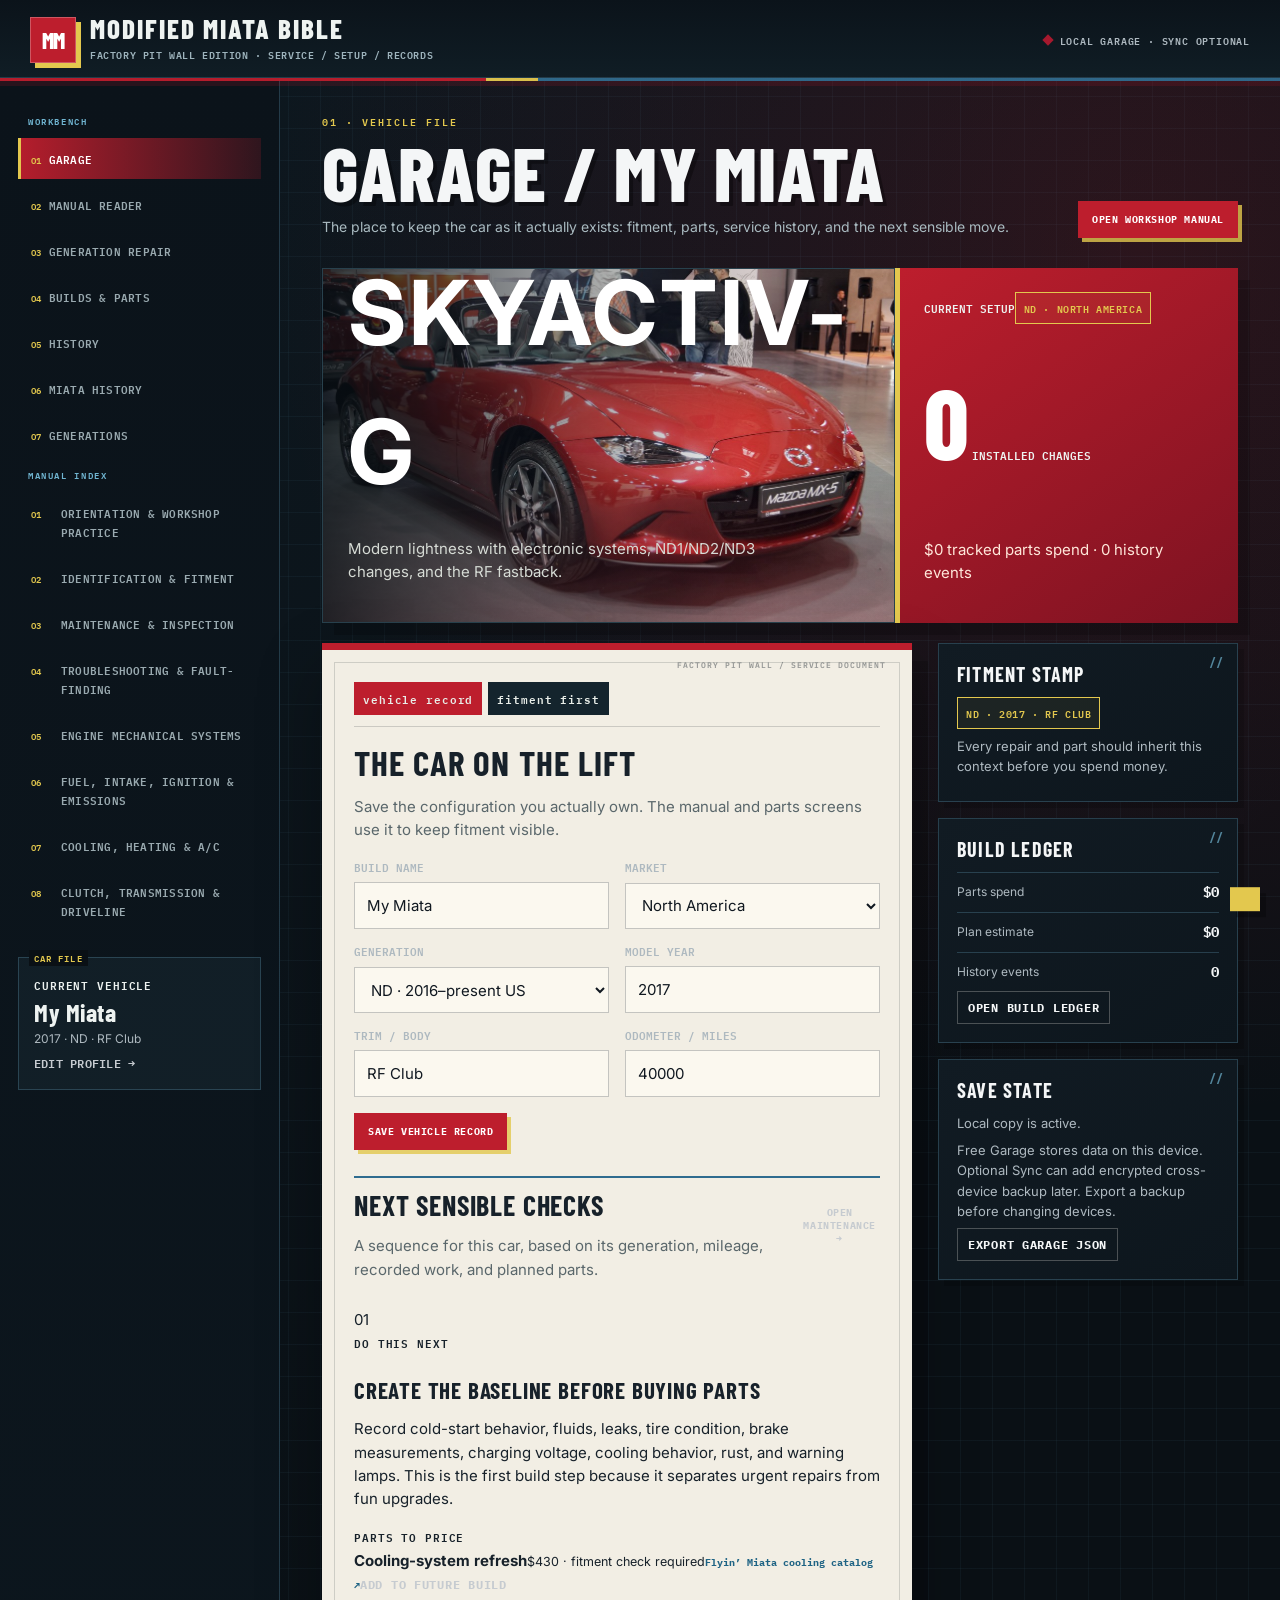
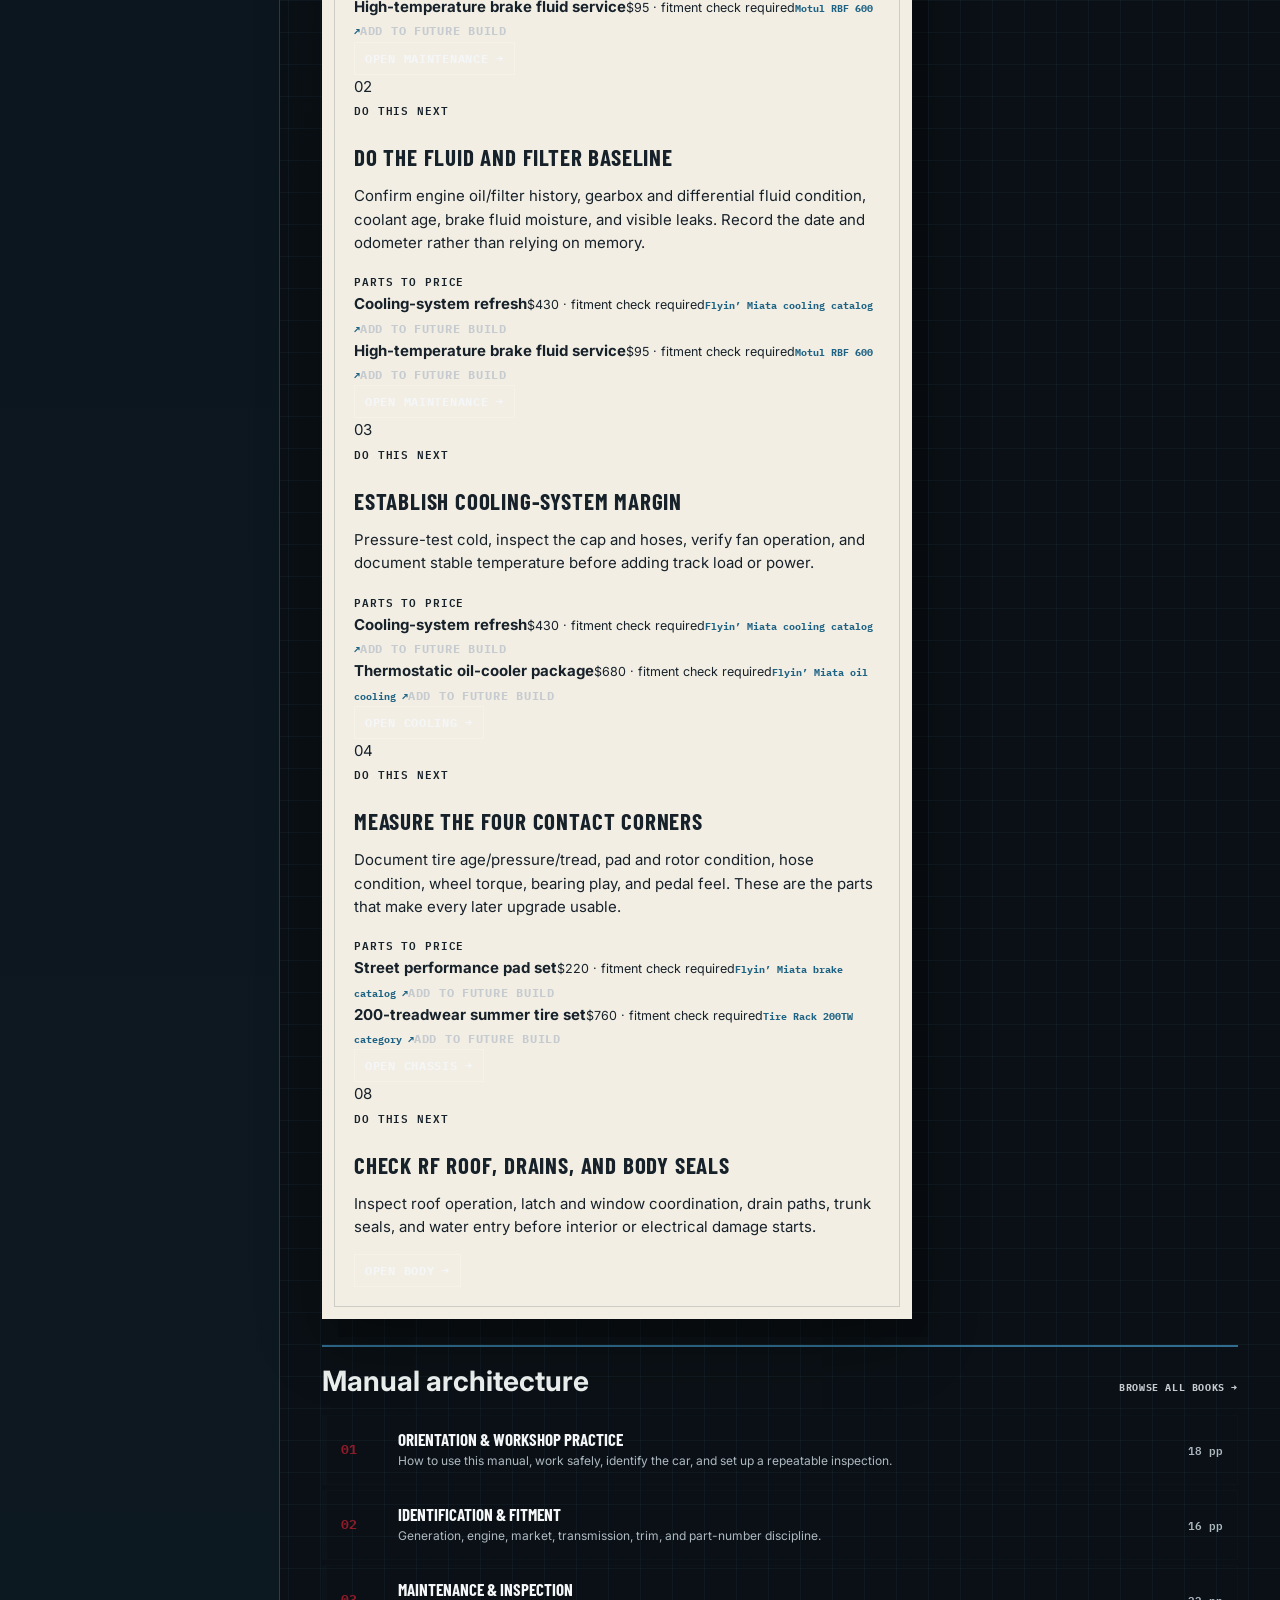
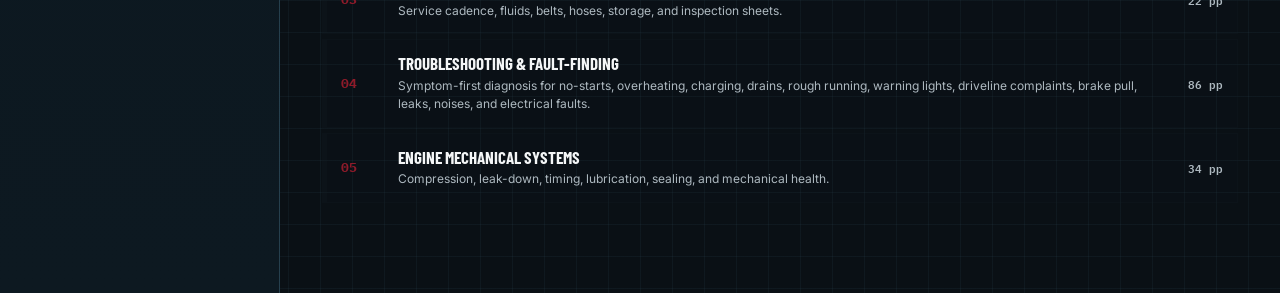
==== preview.html @ fbc11eaf "Remove manual companion warning banner" ====
<!doctype html>
<html lang="en">
<head>
  <meta charset="utf-8">
  <meta name="viewport" content="width=device-width, initial-scale=1">
  <meta name="theme-color" content="#101820">
  <meta name="description" content="Modified Miata Bible — a source-aware workshop manual, garage, and build planner for NA, NB, NC, and ND Miatas.">
  <title>Modified Miata Bible — Workshop edition</title>
  <link rel="preconnect" href="https://fonts.googleapis.com">
  <link rel="preconnect" href="https://fonts.gstatic.com" crossorigin>
  <link href="https://fonts.googleapis.com/css2?family=Barlow+Condensed:wght@500;600;700;800&family=IBM+Plex+Mono:wght@500;600&family=Inter:wght@400;500;600;700&display=swap" rel="stylesheet">
  <style id="miata-bible-inline-styles">
:root{
  --ink:#101820;--ink-2:#18232d;--ink-3:#24323d;--paper:#f4f6f7;--paper-2:#e4e8eb;--steel:#aeb8bf;--line:rgba(228,232,235,.17);--vermilion:#a6192e;--vermilion-dark:#7d1021;--amber:#c6cbd0;--green:#75b798;--white:#ffffff;--muted:#aeb9c0;--blue:#3d7397;--mono:'IBM Plex Mono',monospace;--display:'Barlow Condensed',Impact,sans-serif;--body:Inter,system-ui,sans-serif;--radius:3px;--shadow:0 24px 60px rgba(0,0,0,.28)
}
*{box-sizing:border-box}html{scroll-behavior:smooth}body{margin:0;background:var(--ink);color:var(--paper);font:15px/1.55 var(--body)}button,input,select,textarea{font:inherit}button{cursor:pointer}a{color:inherit}button:focus-visible,input:focus-visible,select:focus-visible,textarea:focus-visible,a:focus-visible{outline:3px solid var(--amber);outline-offset:3px}.skip-link{position:fixed;left:16px;top:12px;z-index:20;padding:10px 14px;background:var(--amber);color:var(--ink);transform:translateY(-160%);font-weight:800}.skip-link:focus{transform:none}.noscript{padding:32px;max-width:760px;margin:auto}.app-shell{min-height:100vh;display:grid;grid-template-columns:280px minmax(0,1fr);grid-template-rows:auto 1fr}.topbar{grid-column:1/-1;display:flex;align-items:center;justify-content:space-between;gap:24px;padding:22px 30px 18px;border-bottom:1px solid var(--line);background:linear-gradient(90deg,#0f171e 0%,#14232d 65%,#182c37 100%);position:sticky;top:0;z-index:10}.brand-lockup{display:flex;align-items:center;gap:14px}.brand-mark{display:grid;place-items:center;width:42px;height:42px;background:var(--vermilion);color:var(--white);font:800 22px/1 var(--display);letter-spacing:-.04em;box-shadow:5px 5px 0 rgba(243,182,77,.8)}.eyebrow,.mono{font:600 11px var(--mono);letter-spacing:.08em;text-transform:uppercase}.brand-name{font:800 27px/.9 var(--display);letter-spacing:.03em;text-transform:uppercase}.brand-sub{color:var(--muted);font-size:12px;margin-top:5px}.sync-pill{display:flex;align-items:center;gap:8px;color:var(--muted);font:600 11px var(--mono);text-transform:uppercase}.sync-dot{width:8px;height:8px;background:var(--amber);border-radius:50%;box-shadow:0 0 0 4px rgba(243,182,77,.12)}.sync-dot.saved{background:var(--green)}.sync-dot.offline{background:var(--vermilion)}.rail{background:#0d151c;border-right:1px solid var(--line);padding:26px 18px 36px;min-height:calc(100vh - 86px)}.rail-label{color:var(--muted);font:600 10px var(--mono);text-transform:uppercase;letter-spacing:.1em;margin:12px 10px 9px}.rail nav{display:grid;gap:3px}.rail button,.top-nav button{border:0;background:transparent;color:var(--muted);text-align:left;padding:10px 11px;border-radius:var(--radius);font-weight:600}.rail button:hover,.rail button.active,.top-nav button:hover,.top-nav button.active{background:var(--vermilion);color:var(--white)}.rail button.active{box-shadow:4px 0 0 var(--amber)}.chapter-link{display:flex;gap:10px;align-items:baseline}.chapter-number{color:var(--amber);font:600 10px var(--mono);min-width:20px}.rail-vehicle{margin-top:26px;padding:15px;border:1px solid var(--line);background:rgba(255,255,255,.025)}.rail-vehicle strong{display:block;font:700 22px var(--display);letter-spacing:.02em}.rail-vehicle p{margin:3px 0;color:var(--muted);font-size:12px}.main{min-width:0;background:radial-gradient(circle at 84% 10%,rgba(213,83,61,.12),transparent 30%),var(--ink);padding:28px 38px 80px}.top-nav{display:none}.view{max-width:1440px;margin:0 auto}.view-head{display:flex;justify-content:space-between;align-items:flex-end;gap:24px;margin:4px 0 26px}.view-kicker{color:var(--amber);font:600 11px var(--mono);text-transform:uppercase;letter-spacing:.12em}.view-title{font:800 clamp(34px,5vw,68px)/.9 var(--display);text-transform:uppercase;letter-spacing:-.02em;margin:7px 0 0;color:var(--paper)}.view-deck{max-width:680px;color:var(--muted);margin:10px 0 0}.button{border:1px solid rgba(255,250,241,.25);background:transparent;color:var(--paper);padding:10px 13px;border-radius:var(--radius);font-weight:700}.button:hover{border-color:var(--amber);color:var(--amber)}.button.primary{background:var(--vermilion);border-color:var(--vermilion);color:var(--white)}.button.primary:hover{background:var(--vermilion-dark);border-color:var(--vermilion-dark)}.button.small{font-size:12px;padding:8px 10px}.button.text{padding:0;border:0;color:var(--amber)}.button.danger{border-color:rgba(213,83,61,.6);color:#ff9c89}.workbench{display:grid;grid-template-columns:minmax(0,1fr) 300px;gap:22px}.sheet{background:var(--paper);color:var(--ink);padding:26px;box-shadow:var(--shadow);border-radius:var(--radius);position:relative}.sheet:before{content:'';position:absolute;inset:10px;pointer-events:none;border:1px solid rgba(16,24,32,.1)}.sheet>*{position:relative}.sheet h2,.sheet h3{font-family:var(--display);text-transform:uppercase;letter-spacing:.02em}.sheet h2{font-size:32px;line-height:1;margin:0 0 12px}.sheet h3{font-size:23px;line-height:1.05;margin:24px 0 8px}.sheet p{max-width:78ch}.sheet .muted{color:#58676b}.index-tabs{display:flex;gap:6px;flex-wrap:wrap;margin-bottom:18px}.index-tab{font:600 11px var(--mono);background:var(--ink);color:var(--paper);padding:7px 9px;border-radius:2px}.index-tab.active{background:var(--vermilion)}.notice{border-left:4px solid var(--amber);background:rgba(243,182,77,.12);padding:12px 14px;margin:15px 0}.notice.danger{border-left-color:var(--vermilion);background:rgba(213,83,61,.11)}.notice.success{border-left-color:var(--green);background:rgba(131,200,158,.12)}.context-rail{display:grid;gap:14px;align-content:start}.context-card{border:1px solid var(--line);background:rgba(255,255,255,.04);padding:18px;border-radius:var(--radius)}.context-card h3{font:700 18px var(--display);text-transform:uppercase;margin:0 0 11px;color:var(--paper)}.context-card p{color:var(--muted);font-size:13px;margin:7px 0}.fitment-stamp{display:inline-flex;gap:7px;align-items:center;border:1px solid rgba(243,182,77,.65);color:var(--amber);padding:6px 8px;font:600 10px var(--mono);letter-spacing:.06em;text-transform:uppercase}.metric-row{display:flex;justify-content:space-between;gap:15px;border-top:1px solid var(--line);padding:10px 0;color:var(--muted);font-size:12px}.metric-row b{color:var(--paper);font:700 14px var(--mono)}.field{display:grid;gap:6px;margin:12px 0}.field label{font:600 11px var(--mono);text-transform:uppercase;color:var(--muted)}.field input,.field select,.field textarea,.search-input{width:100%;background:var(--ink-2);color:var(--paper);border:1px solid rgba(255,255,255,.16);border-radius:var(--radius);padding:11px 12px}.sheet .field input,.sheet .field select,.sheet .field textarea{background:#fffaf1;color:var(--ink);border-color:rgba(16,24,32,.2)}.field textarea{min-height:110px;resize:vertical}.form-grid{display:grid;grid-template-columns:repeat(2,minmax(0,1fr));gap:12px 16px}.form-grid .field{margin:0}.hero-grid{display:grid;grid-template-columns:1.25fr .75fr;gap:18px;margin-bottom:20px}.hero-photo{min-height:325px;position:relative;overflow:hidden;background:#192b37}.hero-photo img{width:100%;height:100%;object-fit:cover;display:block;filter:saturate(.85) contrast(1.05)}.hero-photo:after{content:'';position:absolute;inset:0;background:linear-gradient(90deg,rgba(16,24,32,.75),transparent 70%)}.hero-copy{position:absolute;left:25px;bottom:24px;z-index:1;max-width:470px}.hero-copy .eyebrow{color:var(--amber)}.hero-copy h2{color:var(--white);font-size:clamp(40px,6vw,82px);margin:8px 0 4px}.hero-copy p{color:#d6dbd5}.hero-stat{background:var(--vermilion);padding:24px;display:flex;flex-direction:column;justify-content:space-between}.hero-stat .eyebrow{color:#ffd8c7}.hero-stat strong{font:800 clamp(46px,7vw,86px)/.85 var(--display);color:var(--white);letter-spacing:-.04em}.hero-stat p{color:#ffe7da}.stat-label{font:600 11px var(--mono);text-transform:uppercase}.section-band{display:flex;justify-content:space-between;align-items:baseline;border-top:1px solid var(--line);padding-top:15px;margin:26px 0 12px}.section-band h2{margin:0;font-size:25px}.section-band a{color:var(--amber);font:600 11px var(--mono);text-decoration:none}.quick-grid{display:grid;grid-template-columns:repeat(3,1fr);gap:10px}.quick-card{padding:17px;background:var(--ink-2);border:1px solid var(--line);border-top:3px solid var(--vermilion);min-height:120px}.quick-card h3{font-size:21px;margin:0 0 7px}.quick-card p{font-size:12px;color:var(--muted);margin:0}.chapter-list{display:grid;gap:8px}.chapter-row{display:grid;grid-template-columns:45px minmax(0,1fr) 60px;gap:12px;align-items:center;padding:13px 14px;background:rgba(255,255,255,.035);border:1px solid var(--line);text-align:left;color:var(--paper)}.chapter-row:hover{border-color:var(--amber);background:rgba(255,255,255,.06)}.chapter-row .num{font:700 13px var(--mono);color:var(--amber)}.chapter-row strong{font:700 17px var(--display);text-transform:uppercase}.chapter-row small{display:block;color:var(--muted);font-size:12px}.chapter-row .pages{font:600 11px var(--mono);color:var(--muted);text-align:right}.filter-bar{display:grid;grid-template-columns:minmax(0,1fr) 180px 180px;gap:10px;margin-bottom:18px}.search-input{background:rgba(255,255,255,.05)}.procedure-list{display:grid;gap:10px}.procedure-card{border:1px solid rgba(16,24,32,.14);padding:17px;background:rgba(255,255,255,.38)}.procedure-card summary{cursor:pointer;list-style:none}.procedure-card summary::-webkit-details-marker{display:none}.procedure-card summary:after{content:'+';float:right;color:var(--vermilion);font:700 22px var(--mono)}.procedure-card[open] summary:after{content:'−'}.procedure-title{font:700 23px var(--display);text-transform:uppercase;line-height:1}.procedure-meta{display:flex;flex-wrap:wrap;gap:8px;margin:7px 0}.meta-tag{font:600 10px var(--mono);color:#5b6b6d;border:1px solid rgba(16,24,32,.2);padding:4px 6px}.procedure-body{border-top:1px solid rgba(16,24,32,.15);margin-top:12px;padding-top:12px}.procedure-body h4{font:700 12px var(--mono);text-transform:uppercase;letter-spacing:.06em;margin:17px 0 6px;color:var(--vermilion-dark)}.procedure-body ol{padding-left:22px}.procedure-body li{margin:7px 0}.procedure-body ul{padding-left:20px}.photo-grid{display:grid;grid-template-columns:repeat(4,1fr);gap:10px}.generation-card{background:var(--ink-2);border:1px solid var(--line);overflow:hidden}.generation-card img{width:100%;height:155px;object-fit:cover;display:block}.generation-card .generation-copy{padding:13px}.generation-card h3{font-size:26px;margin:8px 0 4px}.generation-card p{font-size:12px;color:var(--muted);min-height:58px;margin:0}.generation-card a{display:block;margin-top:10px;color:var(--amber);font:600 10px var(--mono);text-decoration:none}.build-grid{display:grid;grid-template-columns:repeat(2,1fr);gap:12px}.build-card{border:1px solid var(--line);padding:17px;background:rgba(255,255,255,.035)}.build-card h3{font:700 25px var(--display);text-transform:uppercase;margin:0 0 5px}.build-card p{color:var(--muted);font-size:13px;margin:0 0 13px}.part-row,.history-row{display:grid;grid-template-columns:1fr auto;gap:16px;align-items:center;border-bottom:1px solid rgba(16,24,32,.14);padding:13px 0}.part-row:last-child,.history-row:last-child{border-bottom:0}.part-row h3,.history-row h3{margin:0;font-size:22px}.part-row p,.history-row p{margin:3px 0 0;color:#58676b;font-size:12px}.price{font:600 14px var(--mono);white-space:nowrap}.empty-state{padding:28px 0;color:var(--muted)}.toast{position:fixed;right:20px;bottom:20px;background:var(--green);color:var(--ink);padding:12px 15px;font:700 12px var(--mono);box-shadow:var(--shadow);transform:translateY(130%);transition:transform .2s ease;z-index:30}.toast.show{transform:none}.mobile-menu{display:none}
@media(max-width:1080px){.app-shell{grid-template-columns:220px minmax(0,1fr)}.main{padding:24px}.workbench{grid-template-columns:1fr}.context-rail{grid-template-columns:repeat(3,1fr)}.photo-grid{grid-template-columns:repeat(2,1fr)}}
@media(max-width:760px){.app-shell{display:block}.topbar{position:relative;padding:17px 18px}.brand-name{font-size:24px}.sync-pill{display:none}.rail{display:none}.main{padding:20px 15px 70px}.top-nav{display:flex;gap:3px;overflow:auto;margin:0 -15px 20px;padding:0 15px 8px}.top-nav button{white-space:nowrap;font-size:12px;padding:9px}.view-head{display:block;margin-bottom:20px}.view-title{font-size:48px}.hero-grid{grid-template-columns:1fr}.hero-photo{min-height:300px}.quick-grid,.build-grid,.context-rail{grid-template-columns:1fr}.photo-grid{grid-template-columns:1fr 1fr}.form-grid,.filter-bar{grid-template-columns:1fr}.sheet{padding:19px}.sheet:before{inset:7px}.chapter-row{grid-template-columns:34px minmax(0,1fr) 45px}.chapter-row strong{font-size:18px}.chapter-row small{font-size:11px}.generation-card img{height:130px}.generation-card h3{font-size:22px}.generation-card p{min-height:78px}}
@media(prefers-reduced-motion:reduce){*,*::before,*::after{scroll-behavior:auto!important;transition-duration:.01ms!important;animation-duration:.01ms!important;animation-iteration-count:1!important}}

/* Generation field manual and original circuit maps */
.generation-copy h1{font:800 35px/1 var(--display);text-transform:uppercase;margin:28px 0 10px}.generation-copy h2{font:700 27px/1.03 var(--display);text-transform:uppercase;margin:25px 0 8px}.generation-copy h3{font:700 21px/1.05 var(--display);text-transform:uppercase;margin:21px 0 7px}.generation-copy h4{font:600 12px var(--mono);text-transform:uppercase;color:var(--vermilion-dark);margin:18px 0 6px}.generation-copy p{max-width:88ch}.generation-copy ul,.generation-copy ol{max-width:86ch;padding-left:24px}.generation-copy li{margin:7px 0}.generation-copy a{color:var(--vermilion-dark);font-weight:700}.diagram-source{margin:16px 0;padding:14px;background:#172630;color:#dce9e4;border-left:4px solid var(--amber);overflow:auto}.diagram-source pre{white-space:pre-wrap;font:12px/1.5 var(--mono);margin:9px 0 0}.circuit-stack{display:grid;gap:12px}.circuit-card{background:var(--ink-2);color:var(--paper);border:1px solid var(--line);padding:17px}.circuit-card h3{font:700 24px/1 var(--display);text-transform:uppercase;margin:8px 0}.circuit-card p{font-size:12px}.circuit-flow{display:flex;align-items:stretch;gap:7px;overflow:auto;padding:13px 0 5px}.circuit-node{min-width:112px;min-height:60px;display:grid;place-items:center;text-align:center;padding:9px;background:#243d4a;border:1px solid rgba(243,182,77,.7);color:var(--paper);font:600 11px/1.2 var(--mono)}.circuit-node:first-child{background:var(--vermilion);border-color:var(--vermilion);color:var(--white)}.circuit-node:last-of-type{background:#2d5549}.circuit-arrow{display:grid;place-items:center;color:var(--amber);font:700 20px var(--mono)}.diagram-caption{color:var(--muted)!important;font:600 10px var(--mono)!important;text-transform:uppercase;letter-spacing:.04em}.generation-copy .notice{color:var(--ink)}
@media(max-width:760px){.circuit-flow{align-items:flex-start}.circuit-node{min-width:125px}.circuit-arrow{padding-top:18px}}

/* Recommended parts / sponsor-ready editorial layer */
.recommendation-panel{margin:24px 0 28px;padding:18px;border:1px solid rgba(16,24,32,.16);background:linear-gradient(135deg,rgba(246,241,231,.72),rgba(255,255,255,.58));}
.recommendation-list{display:grid;gap:10px;}
.recommendation-card{display:flex;align-items:flex-start;justify-content:space-between;gap:18px;padding:14px 0;border-top:1px solid rgba(16,24,32,.14);}
.recommendation-card:first-child{border-top:0;}
.recommendation-card h5{margin:4px 0 5px;font-size:17px;}
.recommendation-card p{margin:0;max-width:70ch;color:#58676b;font-size:14px;line-height:1.55;}
.recommendation-card .button{flex:none;white-space:nowrap;}
.recommendation-disclosure{margin:16px 0 0;color:#58676b;font-size:12px;line-height:1.5;}
@media (max-width:700px){.recommendation-card{display:block}.recommendation-card .button{display:inline-block;margin-top:10px}}

/* Estimated Build planner */
.build-tabs{display:flex;gap:8px;flex-wrap:wrap;margin:0 0 18px}
.custom-part-form{display:grid;grid-template-columns:minmax(0,1fr) 170px auto;gap:10px;align-items:end;padding:15px;background:rgba(16,24,32,.06);border:1px solid rgba(16,24,32,.14);margin:16px 0 20px}
.custom-part-form .field{margin:0}
.suggestion-card{display:grid;grid-template-columns:minmax(0,1fr) auto;gap:10px;padding:13px 0;border-top:1px solid var(--line)}
.suggestion-card:first-of-type{border-top:0}
.suggestion-card h3{font:700 20px/1 var(--display);text-transform:uppercase;margin:5px 0}
.suggestion-card p{margin:0;color:var(--muted);font-size:12px;line-height:1.45}
.suggestion-card.required h3{color:var(--vermilion)}
.suggestion-card.recommended h3{color:var(--amber)}
.suggestion-actions{display:grid;align-content:start;justify-items:end;gap:7px}
.suggestion-actions strong{font:700 13px var(--mono);color:var(--paper)}
@media(max-width:760px){.custom-part-form{grid-template-columns:1fr}.suggestion-card{display:block}.suggestion-actions{display:flex;align-items:center;justify-content:space-between;margin-top:9px}}

/* Top recommendation cards and delivered-cost estimates */
.top-recommendations{margin:20px 0 24px;padding:18px;background:rgba(16,24,32,.045);border:1px solid rgba(16,24,32,.14)}
.top-rec-grid{display:grid;grid-template-columns:repeat(3,minmax(0,1fr));gap:10px}
.top-rec-card{display:flex;flex-direction:column;gap:8px;padding:15px;background:var(--ink-2);color:var(--paper);border-top:3px solid var(--vermilion)}
.top-rec-card h3{font:700 23px/1 var(--display);text-transform:uppercase;margin:2px 0}
.top-rec-card p{font-size:12px;color:var(--muted);margin:0;flex:1}
.top-rec-cost{display:grid;gap:4px;border-top:1px solid var(--line);padding-top:10px;font:600 11px var(--mono);color:var(--muted)}
.top-rec-cost span{display:flex;justify-content:space-between;gap:10px}.top-rec-cost b{color:var(--paper)}.top-rec-cost strong{color:var(--amber);font-size:13px;margin-top:3px}
.top-rec-actions{display:flex;justify-content:space-between;gap:10px;align-items:center;flex-wrap:wrap;margin-top:4px}
@media(max-width:1080px){.top-rec-grid{grid-template-columns:1fr}}

/* Factory Pit Wall visual overhaul */
:root{--factory-paper:#f2eee4;--factory-paper-deep:#d8d2c4;--pit-blue:#2f6c8f;--pit-blue-bright:#70b5d1;--pit-red:#bd1e2d;--pit-yellow:#e3c84e;--graphite:#0a1015;--graphite-2:#111b23;--graphite-3:#1a2730;--rule-blue:rgba(112,181,209,.25);--paper-ink:#17212a}
body{background-color:var(--graphite);background-image:linear-gradient(rgba(112,181,209,.055) 1px,transparent 1px),linear-gradient(90deg,rgba(112,181,209,.055) 1px,transparent 1px);background-size:32px 32px;color:#eef3f1}
.topbar{padding:16px 30px 14px;background:linear-gradient(180deg,#0b131a,#101d25);border-bottom:1px solid var(--rule-blue);box-shadow:0 8px 0 rgba(189,30,45,.16)}
.topbar:after{content:'';position:absolute;left:0;right:0;bottom:-4px;height:3px;background:linear-gradient(90deg,var(--pit-red) 0 38%,var(--pit-yellow) 38% 42%,var(--pit-blue) 42% 100%);opacity:.95}
.brand-mark{width:46px;height:46px;background:var(--pit-red);box-shadow:5px 5px 0 var(--pit-yellow);border:1px solid rgba(255,255,255,.25)}
.brand-name{letter-spacing:.075em}.brand-sub{font:600 10px var(--mono);letter-spacing:.06em;text-transform:uppercase;color:#9eb4bd}
.sync-pill{font-size:10px;letter-spacing:.08em}.sync-dot{border-radius:0;transform:rotate(45deg);width:8px;height:8px;background:var(--pit-yellow);box-shadow:none}
.rail{background:linear-gradient(180deg,#0b131a,#0d1921);border-right:1px solid var(--rule-blue);padding-top:23px}.rail-label{color:var(--pit-blue-bright);font-size:9px;letter-spacing:.18em}.rail nav{gap:5px}.rail button,.top-nav button{border-radius:0;border-left:3px solid transparent;padding:11px 10px;color:#9aaab0;font:600 11px var(--mono);letter-spacing:.02em;text-transform:uppercase}.rail button:hover,.rail button.active,.top-nav button:hover,.top-nav button.active{background:linear-gradient(90deg,rgba(189,30,45,.95),rgba(189,30,45,.2));color:#fff;border-left-color:var(--pit-yellow)}.rail button.active{box-shadow:none}.chapter-number{color:var(--pit-yellow);font-size:9px}.rail-vehicle{border-radius:0;background:rgba(112,181,209,.06);border-color:var(--rule-blue);position:relative}.rail-vehicle:before{content:'CAR FILE';position:absolute;top:-8px;left:10px;background:var(--graphite);padding:0 5px;color:var(--pit-yellow);font:600 9px var(--mono);letter-spacing:.12em}.rail-vehicle strong{font-size:25px}
.main{padding:32px 42px 90px;background:radial-gradient(circle at 86% 5%,rgba(189,30,45,.18),transparent 26%),linear-gradient(135deg,rgba(47,108,143,.08),transparent 40%)}
.view-head{margin:2px 0 30px}.view-kicker{color:var(--pit-yellow);font-size:10px;letter-spacing:.2em}.view-title{font-size:clamp(42px,6vw,82px);letter-spacing:.015em;text-shadow:4px 4px 0 rgba(0,0,0,.32)}.view-deck{max-width:720px;color:#a9bac0;font-size:14px}
.button{border-radius:0;text-transform:uppercase;font:700 10px var(--mono);letter-spacing:.06em;padding:11px 13px}.button.primary{background:var(--pit-red);border-color:var(--pit-red);box-shadow:4px 4px 0 rgba(227,200,78,.8)}.button.primary:hover{background:#8f1522;border-color:#8f1522}.button:hover{transform:translate(-1px,-1px);transition:transform 160ms cubic-bezier(.23,1,.32,1),border-color 160ms ease}.button:active{transform:scale(.97)}
.workbench{gap:26px}.sheet{background:var(--factory-paper);color:var(--paper-ink);border-radius:0;padding:32px;box-shadow:16px 18px 0 rgba(0,0,0,.18),0 24px 60px rgba(0,0,0,.28);border-top:7px solid var(--pit-red)}.sheet:before{inset:12px;border:1px solid rgba(23,33,42,.16)}.sheet:after{content:'FACTORY PIT WALL / SERVICE DOCUMENT';position:absolute;right:26px;top:9px;color:rgba(23,33,42,.42);font:600 8px var(--mono);letter-spacing:.12em}.sheet h2{font-size:35px;letter-spacing:.03em}.sheet h3{letter-spacing:.035em}.sheet .muted{color:#5a676b}.index-tabs{border-bottom:1px solid rgba(23,33,42,.18);padding-bottom:11px}.index-tab{border-radius:0;background:#14242d;color:#e9eee9;letter-spacing:.08em}.index-tab.active{background:var(--pit-red)}
.context-rail{gap:16px}.context-card{border-radius:0;background:linear-gradient(145deg,var(--graphite-2),#0d161d);border-color:var(--rule-blue);box-shadow:6px 6px 0 rgba(0,0,0,.18);position:relative}.context-card:before{content:'//';position:absolute;right:14px;top:10px;color:var(--pit-blue-bright);font:700 12px var(--mono);opacity:.7}.context-card h3{font:700 20px var(--display);letter-spacing:.06em}.metric-row{border-top-color:var(--rule-blue)}.fitment-stamp{border-radius:0;border-color:var(--pit-yellow);color:var(--pit-yellow);background:rgba(227,200,78,.06)}
.hero-grid{gap:0;box-shadow:12px 12px 0 rgba(0,0,0,.2)}.hero-photo{min-height:355px;background:#101a20;border:1px solid var(--rule-blue)}.hero-photo:after{background:linear-gradient(90deg,rgba(8,14,19,.84),rgba(8,14,19,.05) 75%),linear-gradient(0deg,rgba(189,30,45,.28),transparent 42%)}.hero-copy h2{font-size:clamp(48px,7vw,94px);letter-spacing:.035em}.hero-stat{border-left:5px solid var(--pit-yellow);background:linear-gradient(145deg,var(--pit-red),#7d1221)}.hero-stat strong{font-size:clamp(50px,8vw,98px)}
.section-band{border-top:2px solid var(--pit-blue);padding-top:13px}.section-band h2{font-size:28px}.section-band .eyebrow{color:#5d7077}.quick-card,.build-card{border-radius:0;background:linear-gradient(145deg,#17262f,#0e171e);border-color:var(--rule-blue);border-top:3px solid var(--pit-red);box-shadow:4px 4px 0 rgba(0,0,0,.16)}.quick-card h3,.build-card h3{letter-spacing:.04em}.chapter-list{gap:5px}.chapter-row{border-radius:0;background:rgba(23,33,42,.055);border-left:5px solid var(--pit-blue);border-color:rgba(23,33,42,.15)}.chapter-row:hover{border-left-color:var(--pit-red);background:rgba(189,30,45,.08)}.chapter-row .num{color:#8e1b2a}
.procedure-card{border-radius:0;background:rgba(255,255,255,.42);border-left:4px solid var(--pit-blue);box-shadow:3px 3px 0 rgba(23,33,42,.08)}.procedure-card[open]{border-left-color:var(--pit-red)}.procedure-title{letter-spacing:.04em}.procedure-card summary:after{color:var(--pit-red)}.procedure-body h4{color:#173f59}.notice{border-radius:0;border-left-width:5px}.notice.danger{border-left-color:var(--pit-red)}
.photo-grid{gap:0;background:#111d24;padding:8px}.generation-card{border-radius:0;border-color:var(--rule-blue);background:#14232b}.generation-card img{filter:saturate(.72) contrast(1.08);height:175px}.generation-card .generation-copy{padding:15px}.generation-card h3{letter-spacing:.06em}.generation-card a{color:var(--pit-yellow)}
.top-recommendations{border-radius:0;background:linear-gradient(135deg,#d7d0c0,#f1ede2);border:0;border-top:5px solid var(--pit-red);box-shadow:7px 7px 0 rgba(23,33,42,.14)}.top-rec-card{border-radius:0;background:linear-gradient(145deg,#17262f,#101a21);border-top-color:var(--pit-red);box-shadow:3px 3px 0 rgba(0,0,0,.15)}.top-rec-card h3{letter-spacing:.04em}.top-rec-cost strong{color:var(--pit-yellow)}
.custom-part-form{border-radius:0;background:rgba(47,108,143,.08);border:1px solid rgba(47,108,143,.32)}.field input,.field select,.field textarea,.search-input{border-radius:0}.sheet .field input,.sheet .field select,.sheet .field textarea{background:#fbf8ef;border-color:rgba(23,33,42,.24)}
.toast{border-radius:0;background:var(--pit-yellow);box-shadow:6px 6px 0 rgba(0,0,0,.25)}
@media(max-width:760px){.main{padding:22px 15px 70px}.sheet{padding:22px 18px}.sheet:after{display:none}.topbar{padding:14px 18px}.brand-sub{font-size:9px}.hero-grid{box-shadow:6px 6px 0 rgba(0,0,0,.2)}.hero-photo{min-height:330px}.view-title{font-size:52px}.top-rec-grid{gap:8px}}

/* Reliable Street Build library */
.street-build-library{margin-top:34px;padding-top:18px;border-top:2px solid var(--pit-blue)}
.street-option-grid{display:grid;grid-template-columns:repeat(2,minmax(0,1fr));gap:12px;margin-top:16px}
.street-option-card{background:linear-gradient(145deg,#14242d,#0d161d);border:1px solid var(--rule-blue);border-left:4px solid var(--pit-yellow);padding:17px;box-shadow:4px 4px 0 rgba(0,0,0,.16);display:flex;flex-direction:column;gap:10px}
.street-option-card:hover{border-left-color:var(--pit-red);transform:translateY(-2px);transition:transform 180ms cubic-bezier(.23,1,.32,1),border-color 180ms ease}
.street-option-head{display:flex;justify-content:space-between;gap:10px;align-items:flex-start}.street-option-head .fitment-stamp{font-size:8px;padding:4px 6px;text-align:right}.street-option-card h3{font-size:24px;line-height:1.02;letter-spacing:.035em;margin:0;color:#f3f0e7}.street-option-card p{margin:0;color:#b3c1c5;font-size:12px;line-height:1.55}.street-option-parts{display:grid;gap:4px;border-top:1px solid var(--rule-blue);padding-top:10px;color:#dce5e3;font:11px var(--mono)}.street-option-parts strong{color:var(--pit-yellow);font-size:9px;letter-spacing:.14em;text-transform:uppercase}.street-option-card .notice{margin-top:auto;font-size:11px;padding:10px;background:rgba(189,30,45,.1);border-color:rgba(189,30,45,.6)}.street-option-card .button{align-self:flex-start;margin-top:2px}
@media(max-width:900px){.street-option-grid{grid-template-columns:1fr}}

/* Searchable diagnostic tree system */
.diagnostic-finder{margin:24px 0 28px;padding:20px;background:linear-gradient(145deg,#e7e1d5,#f5f1e8);border-top:5px solid var(--pit-red);box-shadow:7px 7px 0 rgba(23,33,42,.12);color:var(--paper-ink)}
.diagnostic-finder .section-band{border-top:0;padding-top:0}.diagnostic-finder .muted{color:#526268}.diagnostic-tree-list{display:grid;gap:10px;margin-top:16px}.diagnostic-tree{background:rgba(255,255,255,.5);border:1px solid rgba(23,33,42,.18);border-left:5px solid var(--pit-blue)}.diagnostic-tree[open]{border-left-color:var(--pit-red)}.diagnostic-tree summary{padding:15px 16px}.diagnostic-tree-body{padding:0 16px 18px}.diagnostic-tree-body h4{margin-top:20px;color:#174c68}.diagnostic-columns{display:grid;grid-template-columns:1.35fr .85fr;gap:15px}.diagnostic-columns ol{margin:8px 0 0;padding-left:22px}.diagnostic-columns li{margin:5px 0;font-size:12px}.diagnostic-columns .notice{background:rgba(189,30,45,.08);color:var(--paper-ink)}.diagnostic-columns .notice p{margin:7px 0 0}.diagnostic-branches{display:grid;grid-template-columns:repeat(2,minmax(0,1fr));gap:10px}.diagnostic-branch{background:#14242d;color:#eaf0ed;border:1px solid var(--rule-blue);padding:13px}.diagnostic-branch strong{font:700 9px var(--mono);letter-spacing:.15em;color:var(--pit-yellow)}.diagnostic-branch p{font-size:12px;line-height:1.45;margin:5px 0 10px}.diagnostic-branch .fitment-stamp{display:inline-block;font-size:9px;color:var(--pit-blue-bright);border-color:var(--pit-blue-bright)}.diagnostic-evidence{display:grid;grid-template-columns:repeat(3,minmax(0,1fr));gap:8px;margin-top:15px}.diagnostic-evidence>div{padding:11px;background:rgba(47,108,143,.1);border-top:3px solid var(--pit-blue)}.diagnostic-evidence>div:nth-child(2){border-top-color:var(--pit-red)}.diagnostic-evidence>div:nth-child(3){border-top-color:var(--pit-yellow)}.diagnostic-evidence strong{font:700 9px var(--mono);letter-spacing:.14em;text-transform:uppercase}.diagnostic-evidence p{font-size:11px;line-height:1.45;margin:6px 0 0}.diagnostic-tree .procedure-meta{margin-top:7px}
@media(max-width:760px){.diagnostic-columns,.diagnostic-branches,.diagnostic-evidence{grid-template-columns:1fr}}

/* Premium performance catalog */
.performance-toolbar{display:grid;grid-template-columns:auto auto 1fr;gap:20px;align-items:center;margin:18px 0 22px;padding:15px 18px;background:linear-gradient(90deg,var(--pit-red),#7c1522);color:#fff;box-shadow:6px 6px 0 rgba(0,0,0,.2)}.performance-toolbar strong{display:block;font:700 19px var(--display);letter-spacing:.04em}.performance-toolbar .eyebrow{color:var(--pit-yellow)}.performance-toolbar p{margin:0;color:#f5dad5;font-size:11px;line-height:1.5}.performance-grid{display:grid;grid-template-columns:repeat(3,minmax(0,1fr));gap:12px}.performance-card{background:linear-gradient(145deg,#14252e,#0e171d);border:1px solid var(--rule-blue);border-top:4px solid var(--pit-blue);color:#edf2ef}.performance-card[open]{border-top-color:var(--pit-yellow);box-shadow:0 10px 30px rgba(0,0,0,.22)}.performance-card summary{padding:16px;min-height:144px}.performance-card h3{font-size:23px;line-height:1.03;margin:12px 0;color:#fff;letter-spacing:.035em}.performance-card-top{display:flex;justify-content:space-between;align-items:center;gap:8px}.price-range{color:var(--pit-yellow);font:700 13px var(--mono);white-space:nowrap}.performance-open{display:block;color:#8fb5c2;font:10px var(--mono);letter-spacing:.06em;text-transform:uppercase}.performance-body{padding:0 16px 16px;border-top:1px solid var(--rule-blue)}.performance-body>p{font-size:12px;line-height:1.55;color:#b4c3c7}.performance-dependency{padding:11px;background:rgba(189,30,45,.12);border-left:3px solid var(--pit-red)}.performance-dependency strong{font:700 9px var(--mono);letter-spacing:.12em;text-transform:uppercase;color:#ffc5be}.performance-dependency p{margin:6px 0 0;font-size:11px;line-height:1.45;color:#f0ddda}.performance-actions{display:flex;flex-wrap:wrap;gap:8px;margin-top:13px}.other-upgrade-panel{margin-top:30px;padding:24px;background:linear-gradient(135deg,#e7e1d5,#f5f1e8);border-top:5px solid var(--pit-yellow);color:var(--paper-ink);box-shadow:7px 7px 0 rgba(0,0,0,.14)}.other-upgrade-panel h2{margin:5px 0;font-size:30px}.other-upgrade-panel p{max-width:650px;color:#53636a;font-size:12px}.other-upgrade-form{display:grid;grid-template-columns:1fr .45fr 1fr auto;gap:9px;align-items:center}.other-upgrade-form input{border:1px solid rgba(23,33,42,.25);border-radius:0;background:#fffdf6;padding:12px;font:12px var(--mono)}.catalog-buy-row{display:flex;justify-content:space-between;align-items:center;gap:8px;margin:8px 0 12px;padding:8px 10px;background:rgba(47,108,143,.08);font:10px var(--mono);color:#d9e6e7}.catalog-buy-row strong{color:var(--pit-yellow)}.product-link{color:var(--pit-blue-bright);font:700 10px var(--mono);text-decoration:none}.sheet .product-link{color:#1e6384}.product-link:hover{text-decoration:underline}.build-tabs{display:flex;gap:8px;flex-wrap:wrap}
@media(max-width:1000px){.performance-grid{grid-template-columns:repeat(2,minmax(0,1fr))}.performance-toolbar{grid-template-columns:1fr 1fr}.performance-toolbar p{grid-column:1/-1}}@media(max-width:680px){.performance-grid{grid-template-columns:1fr}.performance-toolbar{grid-template-columns:1fr}.other-upgrade-form{grid-template-columns:1fr}.performance-card summary{min-height:0}}

.performance-labor{margin:13px 0;padding:11px;background:rgba(232,186,43,.1);border:1px solid rgba(232,186,43,.45);color:#eef3ef}.performance-labor strong{font:700 9px var(--mono);letter-spacing:.13em;text-transform:uppercase;color:var(--pit-yellow)}.performance-labor p{margin:6px 0 4px;font:700 11px var(--mono);color:#fff}.performance-labor small{display:block;color:#b8c6c7;font-size:10px;line-height:1.4}.catalog-buy-row span{color:#9fc0c7;font-size:9px}.catalog-buy-row{flex-wrap:wrap}

.performance-hero{display:grid;grid-template-columns:1.15fr .85fr;min-height:285px;margin:8px 0 20px;overflow:hidden;background:#101b23;position:relative;box-shadow:9px 9px 0 rgba(0,0,0,.18);border:1px solid #314955}.performance-hero:before{content:"";position:absolute;inset:0;background:linear-gradient(125deg,transparent 0 56%,rgba(189,30,45,.22) 56% 71%,transparent 71%),repeating-linear-gradient(90deg,rgba(143,181,194,.05) 0 1px,transparent 1px 42px);pointer-events:none}.performance-hero-copy{padding:34px;position:relative;z-index:1}.performance-hero-copy .eyebrow{color:var(--pit-yellow)}.performance-hero-copy h2{font-size:58px;line-height:.9;color:#fff;margin:13px 0 18px;letter-spacing:.02em}.performance-hero-copy h2 em{color:#f0b72f;font-style:normal}.performance-hero-copy p{max-width:520px;color:#b7c8cb;font-size:13px;line-height:1.55;margin:0}.hero-metrics{display:flex;flex-wrap:wrap;gap:8px;margin-top:24px}.hero-metrics span{border:1px solid #3b5b68;padding:7px 9px;color:#d0dcdd;font:9px var(--mono);text-transform:uppercase;letter-spacing:.08em}.hero-metrics b{color:var(--pit-yellow);margin-right:4px}.performance-hero-visual{position:relative;min-height:285px;overflow:hidden;background:radial-gradient(circle at 45% 45%,rgba(47,108,143,.45),transparent 35%),linear-gradient(135deg,#192b35,#0c141a)}.performance-hero-visual:before,.performance-hero-visual:after{content:"";position:absolute;border:1px solid rgba(236,197,56,.3);border-radius:50%;inset:35px 50px 25px 25px}.performance-hero-visual:after{inset:64px 80px 54px 55px;border-color:rgba(143,181,194,.25)}.dial{position:absolute;width:72px;height:72px;border-radius:50%;border:2px solid var(--pit-yellow);display:grid;place-items:center;background:#14242c;z-index:2;box-shadow:0 0 0 7px rgba(232,186,43,.08)}.dial span{font:8px var(--mono);color:#9cb5bc;letter-spacing:.1em;position:absolute;top:17px}.dial b{font:700 25px var(--display);color:#fff;margin-top:11px}.dial-one{top:42px;left:44px}.dial-two{top:120px;right:50px;border-color:var(--pit-red)}.dial-three{bottom:35px;left:100px;border-color:var(--pit-blue-bright)}.hero-grid-line{position:absolute;left:0;right:0;top:50%;border-top:1px dashed rgba(143,181,194,.35);transform:rotate(-18deg)}.hero-caption{position:absolute;right:18px;bottom:13px;color:#8aaab4;font:9px var(--mono);letter-spacing:.16em}.performance-card summary{cursor:pointer}.performance-card summary::-webkit-details-marker{color:var(--pit-yellow)}
@media(max-width:760px){.performance-hero{grid-template-columns:1fr}.performance-hero-copy h2{font-size:43px}.performance-hero-visual{min-height:220px}.performance-hero-copy{padding:25px}}

/* Dyno & Drag Racer estimator */
.dyno-estimator{margin:0 0 26px;background:#0c171e;color:#edf3f1;border:1px solid #385462;border-top:5px solid var(--pit-yellow);box-shadow:8px 8px 0 rgba(0,0,0,.2);overflow:hidden}.dyno-head{display:grid;grid-template-columns:1fr 260px;gap:20px;padding:22px 24px;background:linear-gradient(120deg,#142d3a,#10181e)}.dyno-head h2{font-size:42px;line-height:.95;margin:7px 0 10px;color:#fff}.dyno-head p{max-width:670px;color:#b5c6ca;font-size:12px;line-height:1.5;margin:0}.dyno-readout{display:flex;flex-direction:column;justify-content:center;align-items:flex-end;border-left:1px solid #3c5663;padding-left:22px}.dyno-readout .eyebrow{color:var(--pit-yellow)}.dyno-readout strong{font:700 68px/.9 var(--display);color:#f3bd32;letter-spacing:.02em}.dyno-readout small{color:#b6c7ca;font:10px var(--mono);text-align:right;margin-top:7px}.dyno-controls{display:grid;grid-template-columns:repeat(4,1fr);gap:1px;background:#35515d}.dyno-control-card{padding:14px;background:#13222a}.dyno-control-card label{display:block;color:#f1f5f2;font:700 10px var(--mono);letter-spacing:.1em;text-transform:uppercase;margin-bottom:8px}.dyno-control-card input,.dyno-control-card select{width:100%;border:1px solid #486976;border-radius:0;background:#0b141a;color:#fff;padding:9px;font:12px var(--mono)}.dyno-control-card small{display:block;color:#9eb5ba;font-size:10px;line-height:1.4;margin-top:7px}.dyno-results{display:grid;grid-template-columns:repeat(4,1fr);gap:1px;background:#35515d}.dyno-results>div{background:#101b22;padding:15px}.dyno-results span{display:block;color:#95b1ba;font:9px var(--mono);letter-spacing:.1em;text-transform:uppercase}.dyno-results strong{display:block;color:#fff;font:700 27px var(--display);margin:8px 0 3px}.dyno-results small{color:#aabec3;font-size:10px}.dyno-layout{display:grid;grid-template-columns:1.35fr .65fr;gap:20px;padding:20px 24px}.dyno-layout .section-band{border-color:#3c5c68}.dyno-layout h3{color:#fff}.dyno-upgrade-grid{display:grid;grid-template-columns:repeat(2,minmax(0,1fr));gap:8px}.dyno-upgrade{display:flex;gap:10px;align-items:flex-start;padding:12px;background:#15262e;border:1px solid #355361;cursor:pointer;transition:background .16s,border-color .16s,transform .16s}.dyno-upgrade:hover{transform:translateY(-1px);border-color:var(--pit-yellow)}.dyno-upgrade.selected{background:#42391b;border-color:var(--pit-yellow)}.dyno-upgrade input{accent-color:var(--pit-yellow);margin-top:3px}.dyno-upgrade strong{display:block;color:#f4f5f1;font:12px var(--display);line-height:1.1}.dyno-upgrade small{display:block;color:#a9c0c4;font:9px var(--mono);line-height:1.4;margin-top:5px}.dyno-explain{border-left:1px solid #385462;padding-left:20px}.dyno-explain h3{font-size:24px;line-height:1.05;color:var(--pit-yellow);margin:8px 0 12px}.dyno-explain p{font-size:11px;line-height:1.55;color:#b8c8cb}.dyno-explain .notice{margin-top:15px;background:rgba(189,30,45,.14);border-color:var(--pit-red);color:#e5d9d6;font-size:10px;line-height:1.45}
@media(max-width:900px){.dyno-head{grid-template-columns:1fr}.dyno-readout{align-items:flex-start;border-left:0;border-top:1px solid #3c5663;padding:15px 0 0}.dyno-readout small{text-align:left}.dyno-controls,.dyno-results{grid-template-columns:repeat(2,1fr)}.dyno-layout{grid-template-columns:1fr}.dyno-explain{border-left:0;border-top:1px solid #385462;padding:18px 0 0}}@media(max-width:600px){.dyno-head h2{font-size:34px}.dyno-controls,.dyno-results,.dyno-upgrade-grid{grid-template-columns:1fr}.dyno-layout{padding:16px}.dyno-readout strong{font-size:53px}}

.recommendation-panel{margin:18px 0 22px;padding:16px;background:linear-gradient(135deg,rgba(19,37,45,.96),rgba(15,25,31,.96));border:1px solid #486774;border-left:4px solid var(--pit-yellow)}.recommendation-panel .section-band{margin-top:0}.recommendation-list{display:grid;grid-template-columns:repeat(2,minmax(0,1fr));gap:9px}.recommendation-card{display:flex;justify-content:space-between;gap:14px;align-items:flex-end;padding:13px;background:#102029;border:1px solid #365562;min-height:148px}.recommendation-card h5{font:700 16px/1.05 var(--display);color:#fff;margin:5px 0}.recommendation-card p{font-size:11px;line-height:1.45;color:#b8c9cc;margin:8px 0 0;max-width:410px}.recommendation-price{color:#a9c1c5;font:9px var(--mono);text-transform:uppercase;letter-spacing:.08em}.recommendation-price strong{color:var(--pit-yellow);font-size:11px;margin-left:4px}.recommendation-card .button{flex:0 0 auto}.recommendation-disclosure{margin:14px 0 0;color:#9fb6bb;font-size:10px;line-height:1.45;border-top:1px solid #365562;padding-top:10px}@media(max-width:760px){.recommendation-list{grid-template-columns:1fr}.recommendation-card{align-items:flex-start;flex-direction:column}.recommendation-card .button{align-self:flex-start}}

.repair-plate{margin:22px 0 26px;background:#101820;border:1px solid #3c5c66;box-shadow:0 8px 0 rgba(16,24,32,.09);overflow:hidden}.repair-plate img{display:block;width:100%;height:auto;max-height:410px;object-fit:cover;background:#101820}.repair-plate figcaption{display:grid;grid-template-columns:minmax(0,1fr) auto;gap:5px 18px;padding:13px 16px;color:#eef3f0}.repair-plate figcaption strong{font:700 13px var(--mono);text-transform:uppercase;letter-spacing:.06em;color:var(--pit-yellow)}.repair-plate figcaption span{font-size:13px;color:#d1dfe0}.repair-plate figcaption small{grid-column:1/-1;color:#91a8ad;font:10px/1.35 var(--mono);text-transform:uppercase;letter-spacing:.04em}.repair-plate + h4{margin-top:26px}@media(max-width:760px){.repair-plate figcaption{grid-template-columns:1fr}.repair-plate figcaption span{font-size:12px}.repair-plate img{max-height:none}}@media print{.repair-plate{break-inside:avoid;border:1px solid #777;box-shadow:none}.repair-plate figcaption{color:#111;background:#eee}.repair-plate figcaption strong,.repair-plate figcaption span,.repair-plate figcaption small{color:#111}}

</style>
</head>
<body>
<style id="miata-bible-body-styles">
:root{
  --ink:#101820;--ink-2:#18232d;--ink-3:#24323d;--paper:#f4f6f7;--paper-2:#e4e8eb;--steel:#aeb8bf;--line:rgba(228,232,235,.17);--vermilion:#a6192e;--vermilion-dark:#7d1021;--amber:#c6cbd0;--green:#75b798;--white:#ffffff;--muted:#aeb9c0;--blue:#3d7397;--mono:'IBM Plex Mono',monospace;--display:'Barlow Condensed',Impact,sans-serif;--body:Inter,system-ui,sans-serif;--radius:3px;--shadow:0 24px 60px rgba(0,0,0,.28)
}
*{box-sizing:border-box}html{scroll-behavior:smooth}body{margin:0;background:var(--ink);color:var(--paper);font:15px/1.55 var(--body)}button,input,select,textarea{font:inherit}button{cursor:pointer}a{color:inherit}button:focus-visible,input:focus-visible,select:focus-visible,textarea:focus-visible,a:focus-visible{outline:3px solid var(--amber);outline-offset:3px}.skip-link{position:fixed;left:16px;top:12px;z-index:20;padding:10px 14px;background:var(--amber);color:var(--ink);transform:translateY(-160%);font-weight:800}.skip-link:focus{transform:none}.noscript{padding:32px;max-width:760px;margin:auto}.app-shell{min-height:100vh;display:grid;grid-template-columns:280px minmax(0,1fr);grid-template-rows:auto 1fr}.topbar{grid-column:1/-1;display:flex;align-items:center;justify-content:space-between;gap:24px;padding:22px 30px 18px;border-bottom:1px solid var(--line);background:linear-gradient(90deg,#0f171e 0%,#14232d 65%,#182c37 100%);position:sticky;top:0;z-index:10}.brand-lockup{display:flex;align-items:center;gap:14px}.brand-mark{display:grid;place-items:center;width:42px;height:42px;background:var(--vermilion);color:var(--white);font:800 22px/1 var(--display);letter-spacing:-.04em;box-shadow:5px 5px 0 rgba(243,182,77,.8)}.eyebrow,.mono{font:600 11px var(--mono);letter-spacing:.08em;text-transform:uppercase}.brand-name{font:800 27px/.9 var(--display);letter-spacing:.03em;text-transform:uppercase}.brand-sub{color:var(--muted);font-size:12px;margin-top:5px}.sync-pill{display:flex;align-items:center;gap:8px;color:var(--muted);font:600 11px var(--mono);text-transform:uppercase}.sync-dot{width:8px;height:8px;background:var(--amber);border-radius:50%;box-shadow:0 0 0 4px rgba(243,182,77,.12)}.sync-dot.saved{background:var(--green)}.sync-dot.offline{background:var(--vermilion)}.rail{background:#0d151c;border-right:1px solid var(--line);padding:26px 18px 36px;min-height:calc(100vh - 86px)}.rail-label{color:var(--muted);font:600 10px var(--mono);text-transform:uppercase;letter-spacing:.1em;margin:12px 10px 9px}.rail nav{display:grid;gap:3px}.rail button,.top-nav button{border:0;background:transparent;color:var(--muted);text-align:left;padding:10px 11px;border-radius:var(--radius);font-weight:600}.rail button:hover,.rail button.active,.top-nav button:hover,.top-nav button.active{background:var(--vermilion);color:var(--white)}.rail button.active{box-shadow:4px 0 0 var(--amber)}.chapter-link{display:flex;gap:10px;align-items:baseline}.chapter-number{color:var(--amber);font:600 10px var(--mono);min-width:20px}.rail-vehicle{margin-top:26px;padding:15px;border:1px solid var(--line);background:rgba(255,255,255,.025)}.rail-vehicle strong{display:block;font:700 22px var(--display);letter-spacing:.02em}.rail-vehicle p{margin:3px 0;color:var(--muted);font-size:12px}.main{min-width:0;background:radial-gradient(circle at 84% 10%,rgba(213,83,61,.12),transparent 30%),var(--ink);padding:28px 38px 80px}.top-nav{display:none}.view{max-width:1440px;margin:0 auto}.view-head{display:flex;justify-content:space-between;align-items:flex-end;gap:24px;margin:4px 0 26px}.view-kicker{color:var(--amber);font:600 11px var(--mono);text-transform:uppercase;letter-spacing:.12em}.view-title{font:800 clamp(34px,5vw,68px)/.9 var(--display);text-transform:uppercase;letter-spacing:-.02em;margin:7px 0 0;color:var(--paper)}.view-deck{max-width:680px;color:var(--muted);margin:10px 0 0}.button{border:1px solid rgba(255,250,241,.25);background:transparent;color:var(--paper);padding:10px 13px;border-radius:var(--radius);font-weight:700}.button:hover{border-color:var(--amber);color:var(--amber)}.button.primary{background:var(--vermilion);border-color:var(--vermilion);color:var(--white)}.button.primary:hover{background:var(--vermilion-dark);border-color:var(--vermilion-dark)}.button.small{font-size:12px;padding:8px 10px}.button.text{padding:0;border:0;color:var(--amber)}.button.danger{border-color:rgba(213,83,61,.6);color:#ff9c89}.workbench{display:grid;grid-template-columns:minmax(0,1fr) 300px;gap:22px}.sheet{background:var(--paper);color:var(--ink);padding:26px;box-shadow:var(--shadow);border-radius:var(--radius);position:relative}.sheet:before{content:'';position:absolute;inset:10px;pointer-events:none;border:1px solid rgba(16,24,32,.1)}.sheet>*{position:relative}.sheet h2,.sheet h3{font-family:var(--display);text-transform:uppercase;letter-spacing:.02em}.sheet h2{font-size:32px;line-height:1;margin:0 0 12px}.sheet h3{font-size:23px;line-height:1.05;margin:24px 0 8px}.sheet p{max-width:78ch}.sheet .muted{color:#58676b}.index-tabs{display:flex;gap:6px;flex-wrap:wrap;margin-bottom:18px}.index-tab{font:600 11px var(--mono);background:var(--ink);color:var(--paper);padding:7px 9px;border-radius:2px}.index-tab.active{background:var(--vermilion)}.notice{border-left:4px solid var(--amber);background:rgba(243,182,77,.12);padding:12px 14px;margin:15px 0}.notice.danger{border-left-color:var(--vermilion);background:rgba(213,83,61,.11)}.notice.success{border-left-color:var(--green);background:rgba(131,200,158,.12)}.context-rail{display:grid;gap:14px;align-content:start}.context-card{border:1px solid var(--line);background:rgba(255,255,255,.04);padding:18px;border-radius:var(--radius)}.context-card h3{font:700 18px var(--display);text-transform:uppercase;margin:0 0 11px;color:var(--paper)}.context-card p{color:var(--muted);font-size:13px;margin:7px 0}.fitment-stamp{display:inline-flex;gap:7px;align-items:center;border:1px solid rgba(243,182,77,.65);color:var(--amber);padding:6px 8px;font:600 10px var(--mono);letter-spacing:.06em;text-transform:uppercase}.metric-row{display:flex;justify-content:space-between;gap:15px;border-top:1px solid var(--line);padding:10px 0;color:var(--muted);font-size:12px}.metric-row b{color:var(--paper);font:700 14px var(--mono)}.field{display:grid;gap:6px;margin:12px 0}.field label{font:600 11px var(--mono);text-transform:uppercase;color:var(--muted)}.field input,.field select,.field textarea,.search-input{width:100%;background:var(--ink-2);color:var(--paper);border:1px solid rgba(255,255,255,.16);border-radius:var(--radius);padding:11px 12px}.sheet .field input,.sheet .field select,.sheet .field textarea{background:#fffaf1;color:var(--ink);border-color:rgba(16,24,32,.2)}.field textarea{min-height:110px;resize:vertical}.form-grid{display:grid;grid-template-columns:repeat(2,minmax(0,1fr));gap:12px 16px}.form-grid .field{margin:0}.hero-grid{display:grid;grid-template-columns:1.25fr .75fr;gap:18px;margin-bottom:20px}.hero-photo{min-height:325px;position:relative;overflow:hidden;background:#192b37}.hero-photo img{width:100%;height:100%;object-fit:cover;display:block;filter:saturate(.85) contrast(1.05)}.hero-photo:after{content:'';position:absolute;inset:0;background:linear-gradient(90deg,rgba(16,24,32,.75),transparent 70%)}.hero-copy{position:absolute;left:25px;bottom:24px;z-index:1;max-width:470px}.hero-copy .eyebrow{color:var(--amber)}.hero-copy h2{color:var(--white);font-size:clamp(40px,6vw,82px);margin:8px 0 4px}.hero-copy p{color:#d6dbd5}.hero-stat{background:var(--vermilion);padding:24px;display:flex;flex-direction:column;justify-content:space-between}.hero-stat .eyebrow{color:#ffd8c7}.hero-stat strong{font:800 clamp(46px,7vw,86px)/.85 var(--display);color:var(--white);letter-spacing:-.04em}.hero-stat p{color:#ffe7da}.stat-label{font:600 11px var(--mono);text-transform:uppercase}.section-band{display:flex;justify-content:space-between;align-items:baseline;border-top:1px solid var(--line);padding-top:15px;margin:26px 0 12px}.section-band h2{margin:0;font-size:25px}.section-band a{color:var(--amber);font:600 11px var(--mono);text-decoration:none}.quick-grid{display:grid;grid-template-columns:repeat(3,1fr);gap:10px}.quick-card{padding:17px;background:var(--ink-2);border:1px solid var(--line);border-top:3px solid var(--vermilion);min-height:120px}.quick-card h3{font-size:21px;margin:0 0 7px}.quick-card p{font-size:12px;color:var(--muted);margin:0}.chapter-list{display:grid;gap:8px}.chapter-row{display:grid;grid-template-columns:45px minmax(0,1fr) 60px;gap:12px;align-items:center;padding:13px 14px;background:rgba(255,255,255,.035);border:1px solid var(--line);text-align:left;color:var(--paper)}.chapter-row:hover{border-color:var(--amber);background:rgba(255,255,255,.06)}.chapter-row .num{font:700 13px var(--mono);color:var(--amber)}.chapter-row strong{font:700 17px var(--display);text-transform:uppercase}.chapter-row small{display:block;color:var(--muted);font-size:12px}.chapter-row .pages{font:600 11px var(--mono);color:var(--muted);text-align:right}.filter-bar{display:grid;grid-template-columns:minmax(0,1fr) 180px 180px;gap:10px;margin-bottom:18px}.search-input{background:rgba(255,255,255,.05)}.procedure-list{display:grid;gap:10px}.procedure-card{border:1px solid rgba(16,24,32,.14);padding:17px;background:rgba(255,255,255,.38)}.procedure-card summary{cursor:pointer;list-style:none}.procedure-card summary::-webkit-details-marker{display:none}.procedure-card summary:after{content:'+';float:right;color:var(--vermilion);font:700 22px var(--mono)}.procedure-card[open] summary:after{content:'−'}.procedure-title{font:700 23px var(--display);text-transform:uppercase;line-height:1}.procedure-meta{display:flex;flex-wrap:wrap;gap:8px;margin:7px 0}.meta-tag{font:600 10px var(--mono);color:#5b6b6d;border:1px solid rgba(16,24,32,.2);padding:4px 6px}.procedure-body{border-top:1px solid rgba(16,24,32,.15);margin-top:12px;padding-top:12px}.procedure-body h4{font:700 12px var(--mono);text-transform:uppercase;letter-spacing:.06em;margin:17px 0 6px;color:var(--vermilion-dark)}.procedure-body ol{padding-left:22px}.procedure-body li{margin:7px 0}.procedure-body ul{padding-left:20px}.photo-grid{display:grid;grid-template-columns:repeat(4,1fr);gap:10px}.generation-card{background:var(--ink-2);border:1px solid var(--line);overflow:hidden}.generation-card img{width:100%;height:155px;object-fit:cover;display:block}.generation-card .generation-copy{padding:13px}.generation-card h3{font-size:26px;margin:8px 0 4px}.generation-card p{font-size:12px;color:var(--muted);min-height:58px;margin:0}.generation-card a{display:block;margin-top:10px;color:var(--amber);font:600 10px var(--mono);text-decoration:none}.build-grid{display:grid;grid-template-columns:repeat(2,1fr);gap:12px}.build-card{border:1px solid var(--line);padding:17px;background:rgba(255,255,255,.035)}.build-card h3{font:700 25px var(--display);text-transform:uppercase;margin:0 0 5px}.build-card p{color:var(--muted);font-size:13px;margin:0 0 13px}.part-row,.history-row{display:grid;grid-template-columns:1fr auto;gap:16px;align-items:center;border-bottom:1px solid rgba(16,24,32,.14);padding:13px 0}.part-row:last-child,.history-row:last-child{border-bottom:0}.part-row h3,.history-row h3{margin:0;font-size:22px}.part-row p,.history-row p{margin:3px 0 0;color:#58676b;font-size:12px}.price{font:600 14px var(--mono);white-space:nowrap}.empty-state{padding:28px 0;color:var(--muted)}.toast{position:fixed;right:20px;bottom:20px;background:var(--green);color:var(--ink);padding:12px 15px;font:700 12px var(--mono);box-shadow:var(--shadow);transform:translateY(130%);transition:transform .2s ease;z-index:30}.toast.show{transform:none}.mobile-menu{display:none}
@media(max-width:1080px){.app-shell{grid-template-columns:220px minmax(0,1fr)}.main{padding:24px}.workbench{grid-template-columns:1fr}.context-rail{grid-template-columns:repeat(3,1fr)}.photo-grid{grid-template-columns:repeat(2,1fr)}}
@media(max-width:760px){.app-shell{display:block}.topbar{position:relative;padding:17px 18px}.brand-name{font-size:24px}.sync-pill{display:none}.rail{display:none}.main{padding:20px 15px 70px}.top-nav{display:flex;gap:3px;overflow:auto;margin:0 -15px 20px;padding:0 15px 8px}.top-nav button{white-space:nowrap;font-size:12px;padding:9px}.view-head{display:block;margin-bottom:20px}.view-title{font-size:48px}.hero-grid{grid-template-columns:1fr}.hero-photo{min-height:300px}.quick-grid,.build-grid,.context-rail{grid-template-columns:1fr}.photo-grid{grid-template-columns:1fr 1fr}.form-grid,.filter-bar{grid-template-columns:1fr}.sheet{padding:19px}.sheet:before{inset:7px}.chapter-row{grid-template-columns:34px minmax(0,1fr) 45px}.chapter-row strong{font-size:18px}.chapter-row small{font-size:11px}.generation-card img{height:130px}.generation-card h3{font-size:22px}.generation-card p{min-height:78px}}
@media(prefers-reduced-motion:reduce){*,*::before,*::after{scroll-behavior:auto!important;transition-duration:.01ms!important;animation-duration:.01ms!important;animation-iteration-count:1!important}}

/* Generation field manual and original circuit maps */
.generation-copy h1{font:800 35px/1 var(--display);text-transform:uppercase;margin:28px 0 10px}.generation-copy h2{font:700 27px/1.03 var(--display);text-transform:uppercase;margin:25px 0 8px}.generation-copy h3{font:700 21px/1.05 var(--display);text-transform:uppercase;margin:21px 0 7px}.generation-copy h4{font:600 12px var(--mono);text-transform:uppercase;color:var(--vermilion-dark);margin:18px 0 6px}.generation-copy p{max-width:88ch}.generation-copy ul,.generation-copy ol{max-width:86ch;padding-left:24px}.generation-copy li{margin:7px 0}.generation-copy a{color:var(--vermilion-dark);font-weight:700}.diagram-source{margin:16px 0;padding:14px;background:#172630;color:#dce9e4;border-left:4px solid var(--amber);overflow:auto}.diagram-source pre{white-space:pre-wrap;font:12px/1.5 var(--mono);margin:9px 0 0}.circuit-stack{display:grid;gap:12px}.circuit-card{background:var(--ink-2);color:var(--paper);border:1px solid var(--line);padding:17px}.circuit-card h3{font:700 24px/1 var(--display);text-transform:uppercase;margin:8px 0}.circuit-card p{font-size:12px}.circuit-flow{display:flex;align-items:stretch;gap:7px;overflow:auto;padding:13px 0 5px}.circuit-node{min-width:112px;min-height:60px;display:grid;place-items:center;text-align:center;padding:9px;background:#243d4a;border:1px solid rgba(243,182,77,.7);color:var(--paper);font:600 11px/1.2 var(--mono)}.circuit-node:first-child{background:var(--vermilion);border-color:var(--vermilion);color:var(--white)}.circuit-node:last-of-type{background:#2d5549}.circuit-arrow{display:grid;place-items:center;color:var(--amber);font:700 20px var(--mono)}.diagram-caption{color:var(--muted)!important;font:600 10px var(--mono)!important;text-transform:uppercase;letter-spacing:.04em}.generation-copy .notice{color:var(--ink)}
@media(max-width:760px){.circuit-flow{align-items:flex-start}.circuit-node{min-width:125px}.circuit-arrow{padding-top:18px}}

/* Recommended parts / sponsor-ready editorial layer */
.recommendation-panel{margin:24px 0 28px;padding:18px;border:1px solid rgba(16,24,32,.16);background:linear-gradient(135deg,rgba(246,241,231,.72),rgba(255,255,255,.58));}
.recommendation-list{display:grid;gap:10px;}
.recommendation-card{display:flex;align-items:flex-start;justify-content:space-between;gap:18px;padding:14px 0;border-top:1px solid rgba(16,24,32,.14);}
.recommendation-card:first-child{border-top:0;}
.recommendation-card h5{margin:4px 0 5px;font-size:17px;}
.recommendation-card p{margin:0;max-width:70ch;color:#58676b;font-size:14px;line-height:1.55;}
.recommendation-card .button{flex:none;white-space:nowrap;}
.recommendation-disclosure{margin:16px 0 0;color:#58676b;font-size:12px;line-height:1.5;}
@media (max-width:700px){.recommendation-card{display:block}.recommendation-card .button{display:inline-block;margin-top:10px}}

/* Estimated Build planner */
.build-tabs{display:flex;gap:8px;flex-wrap:wrap;margin:0 0 18px}
.custom-part-form{display:grid;grid-template-columns:minmax(0,1fr) 170px auto;gap:10px;align-items:end;padding:15px;background:rgba(16,24,32,.06);border:1px solid rgba(16,24,32,.14);margin:16px 0 20px}
.custom-part-form .field{margin:0}
.suggestion-card{display:grid;grid-template-columns:minmax(0,1fr) auto;gap:10px;padding:13px 0;border-top:1px solid var(--line)}
.suggestion-card:first-of-type{border-top:0}
.suggestion-card h3{font:700 20px/1 var(--display);text-transform:uppercase;margin:5px 0}
.suggestion-card p{margin:0;color:var(--muted);font-size:12px;line-height:1.45}
.suggestion-card.required h3{color:var(--vermilion)}
.suggestion-card.recommended h3{color:var(--amber)}
.suggestion-actions{display:grid;align-content:start;justify-items:end;gap:7px}
.suggestion-actions strong{font:700 13px var(--mono);color:var(--paper)}
@media(max-width:760px){.custom-part-form{grid-template-columns:1fr}.suggestion-card{display:block}.suggestion-actions{display:flex;align-items:center;justify-content:space-between;margin-top:9px}}

/* Top recommendation cards and delivered-cost estimates */
.top-recommendations{margin:20px 0 24px;padding:18px;background:rgba(16,24,32,.045);border:1px solid rgba(16,24,32,.14)}
.top-rec-grid{display:grid;grid-template-columns:repeat(3,minmax(0,1fr));gap:10px}
.top-rec-card{display:flex;flex-direction:column;gap:8px;padding:15px;background:var(--ink-2);color:var(--paper);border-top:3px solid var(--vermilion)}
.top-rec-card h3{font:700 23px/1 var(--display);text-transform:uppercase;margin:2px 0}
.top-rec-card p{font-size:12px;color:var(--muted);margin:0;flex:1}
.top-rec-cost{display:grid;gap:4px;border-top:1px solid var(--line);padding-top:10px;font:600 11px var(--mono);color:var(--muted)}
.top-rec-cost span{display:flex;justify-content:space-between;gap:10px}.top-rec-cost b{color:var(--paper)}.top-rec-cost strong{color:var(--amber);font-size:13px;margin-top:3px}
.top-rec-actions{display:flex;justify-content:space-between;gap:10px;align-items:center;flex-wrap:wrap;margin-top:4px}
@media(max-width:1080px){.top-rec-grid{grid-template-columns:1fr}}

/* Factory Pit Wall visual overhaul */
:root{--factory-paper:#f2eee4;--factory-paper-deep:#d8d2c4;--pit-blue:#2f6c8f;--pit-blue-bright:#70b5d1;--pit-red:#bd1e2d;--pit-yellow:#e3c84e;--graphite:#0a1015;--graphite-2:#111b23;--graphite-3:#1a2730;--rule-blue:rgba(112,181,209,.25);--paper-ink:#17212a}
body{background-color:var(--graphite);background-image:linear-gradient(rgba(112,181,209,.055) 1px,transparent 1px),linear-gradient(90deg,rgba(112,181,209,.055) 1px,transparent 1px);background-size:32px 32px;color:#eef3f1}
.topbar{padding:16px 30px 14px;background:linear-gradient(180deg,#0b131a,#101d25);border-bottom:1px solid var(--rule-blue);box-shadow:0 8px 0 rgba(189,30,45,.16)}
.topbar:after{content:'';position:absolute;left:0;right:0;bottom:-4px;height:3px;background:linear-gradient(90deg,var(--pit-red) 0 38%,var(--pit-yellow) 38% 42%,var(--pit-blue) 42% 100%);opacity:.95}
.brand-mark{width:46px;height:46px;background:var(--pit-red);box-shadow:5px 5px 0 var(--pit-yellow);border:1px solid rgba(255,255,255,.25)}
.brand-name{letter-spacing:.075em}.brand-sub{font:600 10px var(--mono);letter-spacing:.06em;text-transform:uppercase;color:#9eb4bd}
.sync-pill{font-size:10px;letter-spacing:.08em}.sync-dot{border-radius:0;transform:rotate(45deg);width:8px;height:8px;background:var(--pit-yellow);box-shadow:none}
.rail{background:linear-gradient(180deg,#0b131a,#0d1921);border-right:1px solid var(--rule-blue);padding-top:23px}.rail-label{color:var(--pit-blue-bright);font-size:9px;letter-spacing:.18em}.rail nav{gap:5px}.rail button,.top-nav button{border-radius:0;border-left:3px solid transparent;padding:11px 10px;color:#9aaab0;font:600 11px var(--mono);letter-spacing:.02em;text-transform:uppercase}.rail button:hover,.rail button.active,.top-nav button:hover,.top-nav button.active{background:linear-gradient(90deg,rgba(189,30,45,.95),rgba(189,30,45,.2));color:#fff;border-left-color:var(--pit-yellow)}.rail button.active{box-shadow:none}.chapter-number{color:var(--pit-yellow);font-size:9px}.rail-vehicle{border-radius:0;background:rgba(112,181,209,.06);border-color:var(--rule-blue);position:relative}.rail-vehicle:before{content:'CAR FILE';position:absolute;top:-8px;left:10px;background:var(--graphite);padding:0 5px;color:var(--pit-yellow);font:600 9px var(--mono);letter-spacing:.12em}.rail-vehicle strong{font-size:25px}
.main{padding:32px 42px 90px;background:radial-gradient(circle at 86% 5%,rgba(189,30,45,.18),transparent 26%),linear-gradient(135deg,rgba(47,108,143,.08),transparent 40%)}
.view-head{margin:2px 0 30px}.view-kicker{color:var(--pit-yellow);font-size:10px;letter-spacing:.2em}.view-title{font-size:clamp(42px,6vw,82px);letter-spacing:.015em;text-shadow:4px 4px 0 rgba(0,0,0,.32)}.view-deck{max-width:720px;color:#a9bac0;font-size:14px}
.button{border-radius:0;text-transform:uppercase;font:700 10px var(--mono);letter-spacing:.06em;padding:11px 13px}.button.primary{background:var(--pit-red);border-color:var(--pit-red);box-shadow:4px 4px 0 rgba(227,200,78,.8)}.button.primary:hover{background:#8f1522;border-color:#8f1522}.button:hover{transform:translate(-1px,-1px);transition:transform 160ms cubic-bezier(.23,1,.32,1),border-color 160ms ease}.button:active{transform:scale(.97)}
.workbench{gap:26px}.sheet{background:var(--factory-paper);color:var(--paper-ink);border-radius:0;padding:32px;box-shadow:16px 18px 0 rgba(0,0,0,.18),0 24px 60px rgba(0,0,0,.28);border-top:7px solid var(--pit-red)}.sheet:before{inset:12px;border:1px solid rgba(23,33,42,.16)}.sheet:after{content:'FACTORY PIT WALL / SERVICE DOCUMENT';position:absolute;right:26px;top:9px;color:rgba(23,33,42,.42);font:600 8px var(--mono);letter-spacing:.12em}.sheet h2{font-size:35px;letter-spacing:.03em}.sheet h3{letter-spacing:.035em}.sheet .muted{color:#5a676b}.index-tabs{border-bottom:1px solid rgba(23,33,42,.18);padding-bottom:11px}.index-tab{border-radius:0;background:#14242d;color:#e9eee9;letter-spacing:.08em}.index-tab.active{background:var(--pit-red)}
.context-rail{gap:16px}.context-card{border-radius:0;background:linear-gradient(145deg,var(--graphite-2),#0d161d);border-color:var(--rule-blue);box-shadow:6px 6px 0 rgba(0,0,0,.18);position:relative}.context-card:before{content:'//';position:absolute;right:14px;top:10px;color:var(--pit-blue-bright);font:700 12px var(--mono);opacity:.7}.context-card h3{font:700 20px var(--display);letter-spacing:.06em}.metric-row{border-top-color:var(--rule-blue)}.fitment-stamp{border-radius:0;border-color:var(--pit-yellow);color:var(--pit-yellow);background:rgba(227,200,78,.06)}
.hero-grid{gap:0;box-shadow:12px 12px 0 rgba(0,0,0,.2)}.hero-photo{min-height:355px;background:#101a20;border:1px solid var(--rule-blue)}.hero-photo:after{background:linear-gradient(90deg,rgba(8,14,19,.84),rgba(8,14,19,.05) 75%),linear-gradient(0deg,rgba(189,30,45,.28),transparent 42%)}.hero-copy h2{font-size:clamp(48px,7vw,94px);letter-spacing:.035em}.hero-stat{border-left:5px solid var(--pit-yellow);background:linear-gradient(145deg,var(--pit-red),#7d1221)}.hero-stat strong{font-size:clamp(50px,8vw,98px)}
.section-band{border-top:2px solid var(--pit-blue);padding-top:13px}.section-band h2{font-size:28px}.section-band .eyebrow{color:#5d7077}.quick-card,.build-card{border-radius:0;background:linear-gradient(145deg,#17262f,#0e171e);border-color:var(--rule-blue);border-top:3px solid var(--pit-red);box-shadow:4px 4px 0 rgba(0,0,0,.16)}.quick-card h3,.build-card h3{letter-spacing:.04em}.chapter-list{gap:5px}.chapter-row{border-radius:0;background:rgba(23,33,42,.055);border-left:5px solid var(--pit-blue);border-color:rgba(23,33,42,.15)}.chapter-row:hover{border-left-color:var(--pit-red);background:rgba(189,30,45,.08)}.chapter-row .num{color:#8e1b2a}
.procedure-card{border-radius:0;background:rgba(255,255,255,.42);border-left:4px solid var(--pit-blue);box-shadow:3px 3px 0 rgba(23,33,42,.08)}.procedure-card[open]{border-left-color:var(--pit-red)}.procedure-title{letter-spacing:.04em}.procedure-card summary:after{color:var(--pit-red)}.procedure-body h4{color:#173f59}.notice{border-radius:0;border-left-width:5px}.notice.danger{border-left-color:var(--pit-red)}
.photo-grid{gap:0;background:#111d24;padding:8px}.generation-card{border-radius:0;border-color:var(--rule-blue);background:#14232b}.generation-card img{filter:saturate(.72) contrast(1.08);height:175px}.generation-card .generation-copy{padding:15px}.generation-card h3{letter-spacing:.06em}.generation-card a{color:var(--pit-yellow)}
.top-recommendations{border-radius:0;background:linear-gradient(135deg,#d7d0c0,#f1ede2);border:0;border-top:5px solid var(--pit-red);box-shadow:7px 7px 0 rgba(23,33,42,.14)}.top-rec-card{border-radius:0;background:linear-gradient(145deg,#17262f,#101a21);border-top-color:var(--pit-red);box-shadow:3px 3px 0 rgba(0,0,0,.15)}.top-rec-card h3{letter-spacing:.04em}.top-rec-cost strong{color:var(--pit-yellow)}
.custom-part-form{border-radius:0;background:rgba(47,108,143,.08);border:1px solid rgba(47,108,143,.32)}.field input,.field select,.field textarea,.search-input{border-radius:0}.sheet .field input,.sheet .field select,.sheet .field textarea{background:#fbf8ef;border-color:rgba(23,33,42,.24)}
.toast{border-radius:0;background:var(--pit-yellow);box-shadow:6px 6px 0 rgba(0,0,0,.25)}
@media(max-width:760px){.main{padding:22px 15px 70px}.sheet{padding:22px 18px}.sheet:after{display:none}.topbar{padding:14px 18px}.brand-sub{font-size:9px}.hero-grid{box-shadow:6px 6px 0 rgba(0,0,0,.2)}.hero-photo{min-height:330px}.view-title{font-size:52px}.top-rec-grid{gap:8px}}

/* Reliable Street Build library */
.street-build-library{margin-top:34px;padding-top:18px;border-top:2px solid var(--pit-blue)}
.street-option-grid{display:grid;grid-template-columns:repeat(2,minmax(0,1fr));gap:12px;margin-top:16px}
.street-option-card{background:linear-gradient(145deg,#14242d,#0d161d);border:1px solid var(--rule-blue);border-left:4px solid var(--pit-yellow);padding:17px;box-shadow:4px 4px 0 rgba(0,0,0,.16);display:flex;flex-direction:column;gap:10px}
.street-option-card:hover{border-left-color:var(--pit-red);transform:translateY(-2px);transition:transform 180ms cubic-bezier(.23,1,.32,1),border-color 180ms ease}
.street-option-head{display:flex;justify-content:space-between;gap:10px;align-items:flex-start}.street-option-head .fitment-stamp{font-size:8px;padding:4px 6px;text-align:right}.street-option-card h3{font-size:24px;line-height:1.02;letter-spacing:.035em;margin:0;color:#f3f0e7}.street-option-card p{margin:0;color:#b3c1c5;font-size:12px;line-height:1.55}.street-option-parts{display:grid;gap:4px;border-top:1px solid var(--rule-blue);padding-top:10px;color:#dce5e3;font:11px var(--mono)}.street-option-parts strong{color:var(--pit-yellow);font-size:9px;letter-spacing:.14em;text-transform:uppercase}.street-option-card .notice{margin-top:auto;font-size:11px;padding:10px;background:rgba(189,30,45,.1);border-color:rgba(189,30,45,.6)}.street-option-card .button{align-self:flex-start;margin-top:2px}
@media(max-width:900px){.street-option-grid{grid-template-columns:1fr}}

/* Searchable diagnostic tree system */
.diagnostic-finder{margin:24px 0 28px;padding:20px;background:linear-gradient(145deg,#e7e1d5,#f5f1e8);border-top:5px solid var(--pit-red);box-shadow:7px 7px 0 rgba(23,33,42,.12);color:var(--paper-ink)}
.diagnostic-finder .section-band{border-top:0;padding-top:0}.diagnostic-finder .muted{color:#526268}.diagnostic-tree-list{display:grid;gap:10px;margin-top:16px}.diagnostic-tree{background:rgba(255,255,255,.5);border:1px solid rgba(23,33,42,.18);border-left:5px solid var(--pit-blue)}.diagnostic-tree[open]{border-left-color:var(--pit-red)}.diagnostic-tree summary{padding:15px 16px}.diagnostic-tree-body{padding:0 16px 18px}.diagnostic-tree-body h4{margin-top:20px;color:#174c68}.diagnostic-columns{display:grid;grid-template-columns:1.35fr .85fr;gap:15px}.diagnostic-columns ol{margin:8px 0 0;padding-left:22px}.diagnostic-columns li{margin:5px 0;font-size:12px}.diagnostic-columns .notice{background:rgba(189,30,45,.08);color:var(--paper-ink)}.diagnostic-columns .notice p{margin:7px 0 0}.diagnostic-branches{display:grid;grid-template-columns:repeat(2,minmax(0,1fr));gap:10px}.diagnostic-branch{background:#14242d;color:#eaf0ed;border:1px solid var(--rule-blue);padding:13px}.diagnostic-branch strong{font:700 9px var(--mono);letter-spacing:.15em;color:var(--pit-yellow)}.diagnostic-branch p{font-size:12px;line-height:1.45;margin:5px 0 10px}.diagnostic-branch .fitment-stamp{display:inline-block;font-size:9px;color:var(--pit-blue-bright);border-color:var(--pit-blue-bright)}.diagnostic-evidence{display:grid;grid-template-columns:repeat(3,minmax(0,1fr));gap:8px;margin-top:15px}.diagnostic-evidence>div{padding:11px;background:rgba(47,108,143,.1);border-top:3px solid var(--pit-blue)}.diagnostic-evidence>div:nth-child(2){border-top-color:var(--pit-red)}.diagnostic-evidence>div:nth-child(3){border-top-color:var(--pit-yellow)}.diagnostic-evidence strong{font:700 9px var(--mono);letter-spacing:.14em;text-transform:uppercase}.diagnostic-evidence p{font-size:11px;line-height:1.45;margin:6px 0 0}.diagnostic-tree .procedure-meta{margin-top:7px}
@media(max-width:760px){.diagnostic-columns,.diagnostic-branches,.diagnostic-evidence{grid-template-columns:1fr}}

/* Premium performance catalog */
.performance-toolbar{display:grid;grid-template-columns:auto auto 1fr;gap:20px;align-items:center;margin:18px 0 22px;padding:15px 18px;background:linear-gradient(90deg,var(--pit-red),#7c1522);color:#fff;box-shadow:6px 6px 0 rgba(0,0,0,.2)}.performance-toolbar strong{display:block;font:700 19px var(--display);letter-spacing:.04em}.performance-toolbar .eyebrow{color:var(--pit-yellow)}.performance-toolbar p{margin:0;color:#f5dad5;font-size:11px;line-height:1.5}.performance-grid{display:grid;grid-template-columns:repeat(3,minmax(0,1fr));gap:12px}.performance-card{background:linear-gradient(145deg,#14252e,#0e171d);border:1px solid var(--rule-blue);border-top:4px solid var(--pit-blue);color:#edf2ef}.performance-card[open]{border-top-color:var(--pit-yellow);box-shadow:0 10px 30px rgba(0,0,0,.22)}.performance-card summary{padding:16px;min-height:144px}.performance-card h3{font-size:23px;line-height:1.03;margin:12px 0;color:#fff;letter-spacing:.035em}.performance-card-top{display:flex;justify-content:space-between;align-items:center;gap:8px}.price-range{color:var(--pit-yellow);font:700 13px var(--mono);white-space:nowrap}.performance-open{display:block;color:#8fb5c2;font:10px var(--mono);letter-spacing:.06em;text-transform:uppercase}.performance-body{padding:0 16px 16px;border-top:1px solid var(--rule-blue)}.performance-body>p{font-size:12px;line-height:1.55;color:#b4c3c7}.performance-dependency{padding:11px;background:rgba(189,30,45,.12);border-left:3px solid var(--pit-red)}.performance-dependency strong{font:700 9px var(--mono);letter-spacing:.12em;text-transform:uppercase;color:#ffc5be}.performance-dependency p{margin:6px 0 0;font-size:11px;line-height:1.45;color:#f0ddda}.performance-actions{display:flex;flex-wrap:wrap;gap:8px;margin-top:13px}.other-upgrade-panel{margin-top:30px;padding:24px;background:linear-gradient(135deg,#e7e1d5,#f5f1e8);border-top:5px solid var(--pit-yellow);color:var(--paper-ink);box-shadow:7px 7px 0 rgba(0,0,0,.14)}.other-upgrade-panel h2{margin:5px 0;font-size:30px}.other-upgrade-panel p{max-width:650px;color:#53636a;font-size:12px}.other-upgrade-form{display:grid;grid-template-columns:1fr .45fr 1fr auto;gap:9px;align-items:center}.other-upgrade-form input{border:1px solid rgba(23,33,42,.25);border-radius:0;background:#fffdf6;padding:12px;font:12px var(--mono)}.catalog-buy-row{display:flex;justify-content:space-between;align-items:center;gap:8px;margin:8px 0 12px;padding:8px 10px;background:rgba(47,108,143,.08);font:10px var(--mono);color:#d9e6e7}.catalog-buy-row strong{color:var(--pit-yellow)}.product-link{color:var(--pit-blue-bright);font:700 10px var(--mono);text-decoration:none}.sheet .product-link{color:#1e6384}.product-link:hover{text-decoration:underline}.build-tabs{display:flex;gap:8px;flex-wrap:wrap}
@media(max-width:1000px){.performance-grid{grid-template-columns:repeat(2,minmax(0,1fr))}.performance-toolbar{grid-template-columns:1fr 1fr}.performance-toolbar p{grid-column:1/-1}}@media(max-width:680px){.performance-grid{grid-template-columns:1fr}.performance-toolbar{grid-template-columns:1fr}.other-upgrade-form{grid-template-columns:1fr}.performance-card summary{min-height:0}}

.performance-labor{margin:13px 0;padding:11px;background:rgba(232,186,43,.1);border:1px solid rgba(232,186,43,.45);color:#eef3ef}.performance-labor strong{font:700 9px var(--mono);letter-spacing:.13em;text-transform:uppercase;color:var(--pit-yellow)}.performance-labor p{margin:6px 0 4px;font:700 11px var(--mono);color:#fff}.performance-labor small{display:block;color:#b8c6c7;font-size:10px;line-height:1.4}.catalog-buy-row span{color:#9fc0c7;font-size:9px}.catalog-buy-row{flex-wrap:wrap}

.performance-hero{display:grid;grid-template-columns:1.15fr .85fr;min-height:285px;margin:8px 0 20px;overflow:hidden;background:#101b23;position:relative;box-shadow:9px 9px 0 rgba(0,0,0,.18);border:1px solid #314955}.performance-hero:before{content:"";position:absolute;inset:0;background:linear-gradient(125deg,transparent 0 56%,rgba(189,30,45,.22) 56% 71%,transparent 71%),repeating-linear-gradient(90deg,rgba(143,181,194,.05) 0 1px,transparent 1px 42px);pointer-events:none}.performance-hero-copy{padding:34px;position:relative;z-index:1}.performance-hero-copy .eyebrow{color:var(--pit-yellow)}.performance-hero-copy h2{font-size:58px;line-height:.9;color:#fff;margin:13px 0 18px;letter-spacing:.02em}.performance-hero-copy h2 em{color:#f0b72f;font-style:normal}.performance-hero-copy p{max-width:520px;color:#b7c8cb;font-size:13px;line-height:1.55;margin:0}.hero-metrics{display:flex;flex-wrap:wrap;gap:8px;margin-top:24px}.hero-metrics span{border:1px solid #3b5b68;padding:7px 9px;color:#d0dcdd;font:9px var(--mono);text-transform:uppercase;letter-spacing:.08em}.hero-metrics b{color:var(--pit-yellow);margin-right:4px}.performance-hero-visual{position:relative;min-height:285px;overflow:hidden;background:radial-gradient(circle at 45% 45%,rgba(47,108,143,.45),transparent 35%),linear-gradient(135deg,#192b35,#0c141a)}.performance-hero-visual:before,.performance-hero-visual:after{content:"";position:absolute;border:1px solid rgba(236,197,56,.3);border-radius:50%;inset:35px 50px 25px 25px}.performance-hero-visual:after{inset:64px 80px 54px 55px;border-color:rgba(143,181,194,.25)}.dial{position:absolute;width:72px;height:72px;border-radius:50%;border:2px solid var(--pit-yellow);display:grid;place-items:center;background:#14242c;z-index:2;box-shadow:0 0 0 7px rgba(232,186,43,.08)}.dial span{font:8px var(--mono);color:#9cb5bc;letter-spacing:.1em;position:absolute;top:17px}.dial b{font:700 25px var(--display);color:#fff;margin-top:11px}.dial-one{top:42px;left:44px}.dial-two{top:120px;right:50px;border-color:var(--pit-red)}.dial-three{bottom:35px;left:100px;border-color:var(--pit-blue-bright)}.hero-grid-line{position:absolute;left:0;right:0;top:50%;border-top:1px dashed rgba(143,181,194,.35);transform:rotate(-18deg)}.hero-caption{position:absolute;right:18px;bottom:13px;color:#8aaab4;font:9px var(--mono);letter-spacing:.16em}.performance-card summary{cursor:pointer}.performance-card summary::-webkit-details-marker{color:var(--pit-yellow)}
@media(max-width:760px){.performance-hero{grid-template-columns:1fr}.performance-hero-copy h2{font-size:43px}.performance-hero-visual{min-height:220px}.performance-hero-copy{padding:25px}}

/* Dyno & Drag Racer estimator */
.dyno-estimator{margin:0 0 26px;background:#0c171e;color:#edf3f1;border:1px solid #385462;border-top:5px solid var(--pit-yellow);box-shadow:8px 8px 0 rgba(0,0,0,.2);overflow:hidden}.dyno-head{display:grid;grid-template-columns:1fr 260px;gap:20px;padding:22px 24px;background:linear-gradient(120deg,#142d3a,#10181e)}.dyno-head h2{font-size:42px;line-height:.95;margin:7px 0 10px;color:#fff}.dyno-head p{max-width:670px;color:#b5c6ca;font-size:12px;line-height:1.5;margin:0}.dyno-readout{display:flex;flex-direction:column;justify-content:center;align-items:flex-end;border-left:1px solid #3c5663;padding-left:22px}.dyno-readout .eyebrow{color:var(--pit-yellow)}.dyno-readout strong{font:700 68px/.9 var(--display);color:#f3bd32;letter-spacing:.02em}.dyno-readout small{color:#b6c7ca;font:10px var(--mono);text-align:right;margin-top:7px}.dyno-controls{display:grid;grid-template-columns:repeat(4,1fr);gap:1px;background:#35515d}.dyno-control-card{padding:14px;background:#13222a}.dyno-control-card label{display:block;color:#f1f5f2;font:700 10px var(--mono);letter-spacing:.1em;text-transform:uppercase;margin-bottom:8px}.dyno-control-card input,.dyno-control-card select{width:100%;border:1px solid #486976;border-radius:0;background:#0b141a;color:#fff;padding:9px;font:12px var(--mono)}.dyno-control-card small{display:block;color:#9eb5ba;font-size:10px;line-height:1.4;margin-top:7px}.dyno-results{display:grid;grid-template-columns:repeat(4,1fr);gap:1px;background:#35515d}.dyno-results>div{background:#101b22;padding:15px}.dyno-results span{display:block;color:#95b1ba;font:9px var(--mono);letter-spacing:.1em;text-transform:uppercase}.dyno-results strong{display:block;color:#fff;font:700 27px var(--display);margin:8px 0 3px}.dyno-results small{color:#aabec3;font-size:10px}.dyno-layout{display:grid;grid-template-columns:1.35fr .65fr;gap:20px;padding:20px 24px}.dyno-layout .section-band{border-color:#3c5c68}.dyno-layout h3{color:#fff}.dyno-upgrade-grid{display:grid;grid-template-columns:repeat(2,minmax(0,1fr));gap:8px}.dyno-upgrade{display:flex;gap:10px;align-items:flex-start;padding:12px;background:#15262e;border:1px solid #355361;cursor:pointer;transition:background .16s,border-color .16s,transform .16s}.dyno-upgrade:hover{transform:translateY(-1px);border-color:var(--pit-yellow)}.dyno-upgrade.selected{background:#42391b;border-color:var(--pit-yellow)}.dyno-upgrade input{accent-color:var(--pit-yellow);margin-top:3px}.dyno-upgrade strong{display:block;color:#f4f5f1;font:12px var(--display);line-height:1.1}.dyno-upgrade small{display:block;color:#a9c0c4;font:9px var(--mono);line-height:1.4;margin-top:5px}.dyno-explain{border-left:1px solid #385462;padding-left:20px}.dyno-explain h3{font-size:24px;line-height:1.05;color:var(--pit-yellow);margin:8px 0 12px}.dyno-explain p{font-size:11px;line-height:1.55;color:#b8c8cb}.dyno-explain .notice{margin-top:15px;background:rgba(189,30,45,.14);border-color:var(--pit-red);color:#e5d9d6;font-size:10px;line-height:1.45}
@media(max-width:900px){.dyno-head{grid-template-columns:1fr}.dyno-readout{align-items:flex-start;border-left:0;border-top:1px solid #3c5663;padding:15px 0 0}.dyno-readout small{text-align:left}.dyno-controls,.dyno-results{grid-template-columns:repeat(2,1fr)}.dyno-layout{grid-template-columns:1fr}.dyno-explain{border-left:0;border-top:1px solid #385462;padding:18px 0 0}}@media(max-width:600px){.dyno-head h2{font-size:34px}.dyno-controls,.dyno-results,.dyno-upgrade-grid{grid-template-columns:1fr}.dyno-layout{padding:16px}.dyno-readout strong{font-size:53px}}

.recommendation-panel{margin:18px 0 22px;padding:16px;background:linear-gradient(135deg,rgba(19,37,45,.96),rgba(15,25,31,.96));border:1px solid #486774;border-left:4px solid var(--pit-yellow)}.recommendation-panel .section-band{margin-top:0}.recommendation-list{display:grid;grid-template-columns:repeat(2,minmax(0,1fr));gap:9px}.recommendation-card{display:flex;justify-content:space-between;gap:14px;align-items:flex-end;padding:13px;background:#102029;border:1px solid #365562;min-height:148px}.recommendation-card h5{font:700 16px/1.05 var(--display);color:#fff;margin:5px 0}.recommendation-card p{font-size:11px;line-height:1.45;color:#b8c9cc;margin:8px 0 0;max-width:410px}.recommendation-price{color:#a9c1c5;font:9px var(--mono);text-transform:uppercase;letter-spacing:.08em}.recommendation-price strong{color:var(--pit-yellow);font-size:11px;margin-left:4px}.recommendation-card .button{flex:0 0 auto}.recommendation-disclosure{margin:14px 0 0;color:#9fb6bb;font-size:10px;line-height:1.45;border-top:1px solid #365562;padding-top:10px}@media(max-width:760px){.recommendation-list{grid-template-columns:1fr}.recommendation-card{align-items:flex-start;flex-direction:column}.recommendation-card .button{align-self:flex-start}}

.repair-plate{margin:22px 0 26px;background:#101820;border:1px solid #3c5c66;box-shadow:0 8px 0 rgba(16,24,32,.09);overflow:hidden}.repair-plate img{display:block;width:100%;height:auto;max-height:410px;object-fit:cover;background:#101820}.repair-plate figcaption{display:grid;grid-template-columns:minmax(0,1fr) auto;gap:5px 18px;padding:13px 16px;color:#eef3f0}.repair-plate figcaption strong{font:700 13px var(--mono);text-transform:uppercase;letter-spacing:.06em;color:var(--pit-yellow)}.repair-plate figcaption span{font-size:13px;color:#d1dfe0}.repair-plate figcaption small{grid-column:1/-1;color:#91a8ad;font:10px/1.35 var(--mono);text-transform:uppercase;letter-spacing:.04em}.repair-plate + h4{margin-top:26px}@media(max-width:760px){.repair-plate figcaption{grid-template-columns:1fr}.repair-plate figcaption span{font-size:12px}.repair-plate img{max-height:none}}@media print{.repair-plate{break-inside:avoid;border:1px solid #777;box-shadow:none}.repair-plate figcaption{color:#111;background:#eee}.repair-plate figcaption strong,.repair-plate figcaption span,.repair-plate figcaption small{color:#111}}

</style>
  <a class="skip-link" href="#main">Skip to content</a>
  <div id="app" aria-live="polite"></div>
  <noscript><main class="noscript"><h1>Modified Miata Bible</h1><p>This workshop requires JavaScript for its manual reader, garage, and build tools.</p></main></noscript>
  <script>
const generations = [
  { id:'NA', years:'1990–1997 US', engine:'1.6L / 1.8L BP', note:'The original lightweight roadster. Pop-up lamps, simple systems, and the widest restoration spread.', image:'assets/na.jpg', imageCredit:'Ondroeu / Wikimedia Commons', source:'https://commons.wikimedia.org/wiki/File:Mazda_MX-5_NA.jpg', watch:['Rust in sills, rails, and front chassis legs','Cooling-system age and brittle plastics','Timing-belt service history'] },
  { id:'NB', years:'1999–2005 US', engine:'1.8L BP / Mazdaspeed', note:'Fixed lamps, sharper bodywork, and a familiar mechanical core with more trim variation.', image:'assets/nb.jpg', imageCredit:'Elise240SX / Wikimedia Commons', source:'https://commons.wikimedia.org/wiki/File:1999_Mazda_MX-5_Miata_Base_in_Highlight_Silver_Metallic,_Front_Left,_08-06-2022.jpg', watch:['Front frame rails and rocker corrosion','Variable trim and brake-package fitment','Timing-belt and cooling history'] },
  { id:'NC', years:'2006–2015 US', engine:'2.0L MZR', note:'A larger, more planted generation. More room, more weight, and more powertrain variations.', image:'assets/nc.jpg', imageCredit:'M 93 / Wikimedia Commons', source:'https://commons.wikimedia.org/wiki/File:Mazda_MX-5_NC_front.JPG', watch:['Chassis weight and ride-height choices','PRHT hardware and drains','Cooling, belt, and suspension wear'] },
  { id:'ND', years:'2016–present US', engine:'1.5L / 2.0L SKYACTIV-G', note:'Modern lightness with electronic systems, ND1/ND2/ND3 changes, and the RF fastback.', image:'assets/nd.jpg', imageCredit:'Flyz1 / Wikimedia Commons', source:'https://commons.wikimedia.org/wiki/File:Mazda_MX-5_(MSP16).jpg', watch:['ND1/ND2/ND3 engine and ECU deltas','Electronic diagnostics before parts swapping','RF roof and body-seal inspection'] }
];

const miataHistory = [
  {period:'1989–1993 · NA early years',generation:'NA',years:'1990–1993 model years in the United States',headline:'The lightweight roadster arrives',summary:'The NA introduced Mazda’s front-engine, rear-wheel-drive two-seat roadster formula to the United States. Early cars used the 1.6L engine, five-speed manual, pop-up lamps, and a very low curb weight. Automatic transmission and ABS became available for 1991; special editions followed, including British Racing Green and Sunburst Yellow.',milestones:['1989: Chicago Auto Show debut; U.S. sale begins as a 1990 model.','1991: Automatic transmission and ABS become available; first U.S. special edition arrives.','1992: Sunburst Yellow special edition.','1993: Black/red-leather Limited Edition with Bilstein dampers and BBS wheels.'],service:'Early-car priorities: rust, cooling plastics, timing-belt history, seals, brakes, and evidence of chassis repair.',source:'https://www.mazdausa.com/discover/mazda-mx-5-miata-fans'},
  {period:'1994–1997 · NA late years',generation:'NA',years:'1994–1997 model years in the United States',headline:'More displacement, protection, and electronics',summary:'The 1.8L engine replaced the original 1.6L in the U.S. lineup for 1994, bringing more power, larger brakes, additional bracing, and a passenger airbag. The available Torsen limited-slip differential replaced the earlier viscous unit in applicable packages. OBD-II arrived for 1996.',milestones:['1994: 1.8L engine, larger brakes, additional bracing, passenger airbag, and new option structure.','1994–1997: R Package and M Edition variants add suspension, wheel, and trim differences.','1996: OBD-II controls and a power increase for the 1.8L.','1997: Final NA model year; STO and M Edition close the generation.'],service:'Late NA fitment depends heavily on 1.6 versus 1.8, brake package, ABS, differential, and OBD generation.',source:'https://www.caranddriver.com/features/g26111823/mazda-mx-5-miata-history/'},
  {period:'1998–2000 · NB launch',generation:'NB',years:'1999–2000 model years in the United States',headline:'Fixed lamps and a deeper mechanical package',summary:'The NB replaced the pop-up headlights with fixed lamps and introduced new bodywork and interior while retaining the familiar lightweight rear-drive character. The U.S. 1.8L received generation-specific intake, exhaust, control, and chassis changes. The early NB is not simply an NA parts catalog with a different nose.',milestones:['1997: NB debuts at the Tokyo Motor Show.','1999: NB goes on sale in the United States with fixed headlamps and redesigned body/interior.','2000: Additional chassis and engine updates arrive; the model reaches a Guinness-recognized sales milestone.'],service:'Confirm NB year, engine control system, brakes, immobilizer/security equipment, and market before ordering parts.',source:'https://www.mazdausa.com/discover/mazda-mx-5-miata-fans'},
  {period:'2001–2005 · NB development',generation:'NB',years:'2001–2005 model years in the United States',headline:'Special editions, variable valve timing, and Mazdaspeed',summary:'The NB matured through trim and calibration changes, special editions, and later performance variants. The Mazdaspeed MX-5 added factory turbocharging and its own cooling, intake, exhaust, clutch, ECU, and chassis considerations. Not every NB engine, brake, sensor, or ECU part is interchangeable.',milestones:['2001: Mid-generation updates bring revised equipment and engine-control changes.','2002–2003: Special editions and trim packages create fitment variation.','2004–2005: Mazdaspeed MX-5 turbo model adds factory forced-induction hardware and unique calibration.'],service:'Use exact year, engine, turbo/non-turbo status, brake package, and market when following NB procedures.',source:'https://www.caranddriver.com/features/g26111823/mazda-mx-5-miata-history/'},
  {period:'2005–2008 · NC launch',generation:'NC',years:'2006–2008 model years in the United States',headline:'A larger platform with the MZR 2.0L',summary:'The NC launched after its 2005 international debut with a larger, more planted chassis and a 2.0L MZR engine in the U.S. The retractable hardtop became an important body-style branch soon afterward. NC service planning must account for greater mass, different suspension geometry, electronic systems, and PRHT hardware.',milestones:['2005: Third-generation NC launches internationally.','2006: NC reaches the U.S. market with the 2.0L engine.','2007: Power Retractable Hard Top becomes available.','2008: Trim and equipment changes continue while the core platform remains NC.'],service:'Check soft-top versus PRHT, transmission, ABS/DSC, engine-control, and underbody hardware before parts selection.',source:'https://www.mazdausa.com/discover/mazda-mx-5-miata-fans'},
  {period:'2009–2012 · NC refresh',generation:'NC',years:'2009–2012 model years in the United States',headline:'NC2 refresh and equipment development',summary:'The NC received a substantial refresh during this period, with changes to styling, engine control, equipment, and trim. Special editions and suspension packages can change brakes, wheels, dampers, and alignment assumptions.',milestones:['2009: Refreshed body and equipment; generation-specific service and body parts matter.','2010–2011: Trim and special-edition combinations continue to vary.','2012: Late-NC equipment and color changes lead toward the final refresh.'],service:'Do not assume every NC electrical, body, or suspension part crosses NC1/NC2/NC3 without verification.',source:'https://www.caranddriver.com/features/g26111823/mazda-mx-5-miata-history/'},
  {period:'2013–2015 · NC final years',generation:'NC',years:'2013–2015 model years in the United States',headline:'Final NC revisions and Club focus',summary:'The final NC years added revised trim and performance equipment while preserving the third-generation platform. Later cars can have different brakes, dampers, wheels, electronics, and interior/body details from earlier NCs.',milestones:['2013: Late refresh and Club-oriented equipment expand the setup choices.','2014: Special editions and final-year trim combinations continue.','2015: Final NC model year before the ND transition.'],service:'Treat late NC as its own fitment branch when selecting chassis, brake, body, and control parts.',source:'https://www.caranddriver.com/features/g26111823/mazda-mx-5-miata-history/'},
  {period:'2014–2017 · ND launch and RF',generation:'ND',years:'2016–2017 model years in the United States',headline:'The fourth generation returns to compact lightness',summary:'The ND was unveiled in the United States in 2014 and went on sale for the 2016 model year. It returned to a smaller, lighter footprint while introducing SKYACTIV-G engines, modern networked electronics, and new suspension/body architecture. The RF retractable fastback joined for 2017.',milestones:['2014: ND unveiled in the United States.','2016: First U.S. ND model year with SKYACTIV-G powertrains.','2017: RF retractable fastback joins the roadster.'],service:'Separate ND soft-top and RF procedures, and confirm 1.5L/2.0L, transmission, market, and electronic revision.',source:'https://www.mazdausa.com/discover/mazda-mx-5-miata-fans'},
  {period:'2018–2023 · ND2 development',generation:'ND',years:'2018–2023 model years in the United States',headline:'More power and revised safety/electronic content',summary:'Later ND cars received important engine, control, trim, and safety changes. The 2.0L upgrade commonly called ND2 is not a universal retrofit assumption; calibration, engine, transmission, intake/exhaust, and chassis compatibility must be verified.',milestones:['2018: Important 2.0L and equipment updates arrive for applicable cars.','2019: 30th Anniversary Racing Orange edition marks three decades of MX-5.','2020–2023: Trim, safety, color, and equipment changes continue across soft-top and RF forms.'],service:'Use the exact model year and engine-control revision for ECU, engine, clutch, exhaust, and sensor work.',source:'https://www.caranddriver.com/features/g26111823/mazda-mx-5-miata-history/'},
  {period:'2024–present · ND3 era',generation:'ND',years:'2024 model year onward in the United States',headline:'Updated electronics, safety, and continued roadster formula',summary:'The current ND era continues the lightweight roadster and RF formats while adding newer electronic, safety, interface, and trim revisions. Current-year fitment and software should be checked against the VIN and authorized information before service.',milestones:['2024: ND3-era updates begin with revised equipment and electronic content.','Current: Roadster and RF body styles continue with market-specific trim and calibration differences.'],service:'Treat current cars as VIN- and software-sensitive; use current service information for network, safety, ADAS, and calibration work.',source:'https://www.mazdausa.com/discover/mazda-mx-5-miata-fans'}
];

const books = [
  {id:'orientation', number:'01', title:'Orientation & workshop practice', pages:18, description:'How to use this manual, work safely, identify the car, and set up a repeatable inspection.'},
  {id:'fitment', number:'02', title:'Identification & fitment', pages:16, description:'Generation, engine, market, transmission, trim, and part-number discipline.'},
  {id:'maintenance', number:'03', title:'Maintenance & inspection', pages:22, description:'Service cadence, fluids, belts, hoses, storage, and inspection sheets.'},
  {id:'diagnostics', number:'04', title:'Troubleshooting & fault-finding', pages:86, description:'Symptom-first diagnosis for no-starts, overheating, charging, drains, rough running, warning lights, driveline complaints, brake pull, leaks, noises, and electrical faults.'},
  {id:'engine', number:'05', title:'Engine mechanical systems', pages:34, description:'Compression, leak-down, timing, lubrication, sealing, and mechanical health.'},
  {id:'fuel', number:'06', title:'Fuel, intake, ignition & emissions', pages:22, description:'Air metering, fuel delivery, ignition, sensors, vacuum, and ECU context.'},
  {id:'cooling', number:'07', title:'Cooling, heating & A/C', pages:18, description:'Thermal management, fans, radiators, thermostats, HVAC, and refrigerant safety.'},
  {id:'driveline', number:'08', title:'Clutch, transmission & driveline', pages:28, description:'Clutch hydraulics, gearboxes, differential, axles, hubs, and driveline noise.'},
  {id:'chassis', number:'09', title:'Brakes, steering & suspension', pages:34, description:'Brake systems, ABS, steering, alignment, suspension, tires, and chassis setup.'},
  {id:'body', number:'10', title:'Body, top, leaks & corrosion', pages:18, description:'Soft tops, RF/PRHT notes, drains, seals, rust triage, glass, and trim.'},
  {id:'electrical', number:'11', title:'Electrical, lighting & accessories', pages:22, description:'Lighting, windows, instruments, charging, starting, switches, and accessories.'},
  {id:'generation', number:'12', title:'Generation books: NA / NB / NC / ND', pages:54, description:'Known differences, recurring checks, engine families, and fitment deltas by chassis.'},
  {id:'builds', number:'13', title:'Performance builds & track engineering', pages:96, description:'Street, autocross, HPDE, track, naturally aspirated, forced-induction, cooling, braking, suspension, safety, data logging, and repeatable setup.'},
  {id:'index', number:'14', title:'Indexes, forms & job sheets', pages:14, description:'Symptom index, component index, sources, inspection logs, and printable worksheets.'}
];

const common = {tools:['Floor jack and stands','Torque wrench','Inspection light','Nitrile gloves'], sources:['Mazda owner/service information for the exact VIN and market','OEM parts catalog or verified supplier fitment'], related:[]};

const procedures = [
  {id:'safe-lift',book:'orientation',system:'Safety',title:'Lift and support the Miata safely',applies:['NA','NB','NC','ND'],tags:['lift','jack','stands','safety'],difficulty:'Foundational',time:'30–45 min',symptoms:'Before any under-car inspection or repair.',tools:['Quality floor jack','Four rated stands','Wheel chocks','Flat working surface'],safety:'Never work under a vehicle supported only by a jack. Confirm the stand points for your generation before loading them.',steps:['Park on a hard, level surface and set the parking brake.','Chock the wheels that remain on the ground.','Use the correct front or rear lift point for the chassis, then place stands at verified structural support points.','Lower the car onto the stands, test stability, and keep the jack lightly positioned only as a secondary support.'],verify:'The vehicle is stable, level enough for the job, and cannot roll or rock under controlled hand pressure.',mistakes:'Using a pinch weld that is already rust-thinned; lifting one corner when the procedure requires a level car.',...common},
  {id:'fitment-id',book:'fitment',system:'Identification',title:'Build a fitment record before ordering parts',applies:['NA','NB','NC','ND'],tags:['fitment','vin','part number','trim'],difficulty:'Foundational',time:'15 min',symptoms:'Any repair or modification with multiple trim or market variants.',tools:['Phone camera','Notebook or build log'],safety:'A fitment record prevents expensive mistakes; it does not replace checking the current parts catalog.',steps:['Record VIN, production date, generation, engine, transmission, market, body style, ABS status, and current wheel/brake setup.','Photograph the original part, connector, mounting pattern, and label.','Record the old part number and compare it to the replacement supplier’s application notes.','Keep uncertain fitment marked as conditional until a physical or catalog match is confirmed.'],verify:'The part can be traced to the car’s exact configuration and the replacement number is documented.',mistakes:'Assuming all NB, ND, or “Club” parts are interchangeable.',...common},
  {id:'maintenance-baseline',book:'maintenance',system:'Inspection',title:'Create a first-day condition baseline',applies:['NA','NB','NC','ND'],tags:['inspection','baseline','used car'],difficulty:'Foundational',time:'2–4 hr',symptoms:'A newly purchased or newly acquired Miata with incomplete records.',tools:['Tire gauge','Flashlight','Paper towels','Paint marker'],safety:'Do not road-test a car with an active fuel leak, unsafe tire, severe brake fault, or loose wheel.',steps:['Photograph the car, odometer, warning lights, engine bay, underbody, tires, and fluid reservoirs.','Record cold-start behavior, idle quality, temperature behavior, clutch feel, brake feel, steering feel, and noises.','Mark urgent safety items separately from deferred maintenance and cosmetic work.','Create a parts-and-evidence list before buying anything.'],verify:'The baseline separates “must not drive,” “service soon,” and “monitor” items.',mistakes:'Starting with cosmetic upgrades before verifying brakes, tires, fluids, cooling, and rust.',...common},
  {id:'oil-service',book:'maintenance',system:'Lubrication',title:'Plan an engine oil and filter service',applies:['NA','NB','NC','ND'],tags:['oil','filter','service'],difficulty:'Foundational',time:'45–75 min',symptoms:'Routine service, unknown history, or oil contamination concern.',tools:['Drain pan','Filter wrench','Correct oil and filter','New sealing washer if specified'],safety:'Confirm the exact oil specification and capacity for the engine before filling. Keep hot oil off skin.',steps:['Confirm engine, market, capacity, filter, and service interval.','Warm the engine appropriately, then secure the vehicle if access requires lifting.','Drain into a clean pan and inspect for coolant, fuel smell, glitter, or unusual debris.','Install the correct filter and sealing hardware, fill in stages, check the level, and inspect for leaks.'],verify:'Oil level is correct on the specified measurement surface and the filter/drain area remains dry after running.',mistakes:'Overfilling; relying on a generic capacity; tightening a filter dry or with the wrong seal.',...common},
  {id:'cooling-triage',book:'cooling',system:'Cooling',title:'Diagnose an overheating complaint',applies:['NA','NB','NC','ND'],tags:['overheating','radiator','fan','thermostat'],difficulty:'Intermediate',time:'1–3 hr diagnosis',symptoms:'Temperature rise, coolant loss, fan concern, hot smell, or heater output change.',tools:['Cooling-system pressure tester','Infrared thermometer','Scan tool where supported'],safety:'Never open a hot pressurized cooling system. Let the car cool fully before removing a cap or hose.',steps:['Record when the temperature rises: idle, highway, load, or after shutdown.','Inspect level, cap, radiator airflow, hoses, belt routing, and visible leak paths cold.','Verify fan command and actual fan operation using the generation-appropriate procedure.','Pressure-test only with a cool system and trace leaks before replacing parts.','Refill and bleed using the correct method for the chassis and confirm stable temperature.'],verify:'The original symptom is reproduced or eliminated, and the system holds pressure without unexplained loss.',mistakes:'Replacing a thermostat without checking airflow, fan control, cap, leaks, or trapped air.',...common},
  {id:'no-start',book:'diagnostics',system:'Starting / ignition / fuel',title:'No-start: crank but will not fire',applies:['NA','NB','NC','ND'],tags:['no start','crank','spark','fuel','diagnosis'],difficulty:'Intermediate',time:'1–4 hr diagnosis',symptoms:'Starter turns the engine but it does not run.',tools:['Multimeter','Approved spark tester','Fuel-pressure test method for the model','Scan tool where supported'],safety:'Fuel vapors ignite easily. Do not create sparks and do not open a pressurized system without the correct procedure.',steps:['Confirm battery voltage and cranking speed before interpreting other tests.','Record diagnostic codes and freeze-frame data if available.','Establish whether the engine has the required spark, fuel delivery, injector command, compression, and timing signal.','Test power, ground, fuses, relays, connectors, and grounds with the wiring diagram.','Change one variable at a time and document the result.'],verify:'The failed requirement is identified before a component is replaced.',mistakes:'Swapping sensors based on internet folklore; clearing codes before recording them; ignoring low cranking voltage.',...common},
  {id:'parasitic-draw',book:'diagnostics',system:'Electrical',title:'Find a parasitic battery draw',applies:['NA','NB','NC','ND'],tags:['battery','draw','electrical','sleep'],difficulty:'Advanced',time:'1–3 hr diagnosis',symptoms:'Battery goes flat after sitting despite charging correctly while driving.',tools:['Fused current meter','Battery charger','Wiring diagram'],safety:'Never place an unfused meter in a high-current path or crank the engine through the meter.',steps:['Fully charge the battery and confirm it can hold charge.','Allow the vehicle to enter its normal sleep state, accounting for alarms, accessories, and modules.','Measure the baseline current using the correct fused setup.','Remove one fuse or isolate one circuit at a time, then trace the changed circuit to the component or wiring fault.','Restore the system and confirm the final draw after sleep.'],verify:'The draw is repeatable and the suspect circuit is isolated without relying on guesswork.',mistakes:'Pulling fuses before the car sleeps; waking modules during the test; using a meter without a fused lead.',...common},
  {id:'compression-plan',book:'engine',system:'Engine mechanical',title:'Plan a useful compression test',applies:['NA','NB','NC','ND'],tags:['compression','engine health','leakdown'],difficulty:'Intermediate',time:'1–2 hr',symptoms:'Hard starting, low power, misfire, oil use, or pre-purchase engine-health check.',tools:['Compression gauge','Battery charger','Model-specific disabling method'],safety:'Follow the exact engine-specific method for disabling fuel and ignition. Keep connectors and fuel vapors controlled.',steps:['Warm the engine as required, then prepare the approved fuel/ignition disable method.','Use a consistent battery state and record the number of pulses per cylinder.','Compare cylinders to one another and to current service limits.','If a cylinder is low, plan a wet test or leak-down test to separate ring, valve, and head-gasket clues.'],verify:'The result includes conditions, readings, and comparison notes—not just one number.',mistakes:'Testing with a weak battery; comparing different pulse counts; treating one low reading as a diagnosis.',...common},
  {id:'clutch-hydraulic',book:'driveline',system:'Clutch hydraulics',title:'Diagnose a low or inconsistent clutch pedal',applies:['NA','NB','NC','ND'],tags:['clutch','master','slave','bleed'],difficulty:'Intermediate',time:'1–2 hr',symptoms:'Engagement changes, hard shifting, pedal sinks, or clutch drags.',tools:['Flashlight','Correct fluid','Bleed equipment'],safety:'Keep fluid off paint and never let the reservoir run dry during bleeding.',steps:['Record pedal height, free play, bite point, and changes between cold and warm operation.','Inspect master, line, fittings, slave, and bellhousing area for dampness.','Check for air or contaminated fluid using the correct bleed sequence.','After service, confirm release, engagement, and leak-free operation.'],verify:'The pedal is consistent and the clutch releases without forcing gears or creeping.',mistakes:'Replacing the clutch before checking hydraulics; letting the reservoir empty; ignoring a damp firewall or slave.',...common},
  {id:'brake-inspection',book:'chassis',system:'Brakes',title:'Perform a brake safety inspection',applies:['NA','NB','NC','ND'],tags:['brakes','pads','rotors','fluid'],difficulty:'Foundational',time:'60–90 min',symptoms:'Routine inspection, noise, pull, vibration, or track preparation.',tools:['Wheel chocks','Tread-depth gauge','Brake measurement tools','Torque wrench'],safety:'Brake work is safety-critical. Do not drive with a soft pedal, severe leak, loose caliper, or damaged hose.',steps:['Inspect pad thickness, rotor condition, hose condition, caliper hardware, and fluid level.','Look for uneven wear, overheating, contamination, and seized guide hardware.','Measure against the correct generation and brake-package limits.','After any work, restore pedal pressure and test at low speed in a safe area.'],verify:'All four corners are documented and any measurement is tied to the correct brake package.',mistakes:'Mixing brake fitment across trims; lubricating friction surfaces; judging by pad thickness alone.',...common},
  {id:'alignment-baseline',book:'chassis',system:'Suspension / alignment',title:'Create an alignment and tire-wear baseline',applies:['NA','NB','NC','ND'],tags:['alignment','tires','suspension','handling'],difficulty:'Intermediate',time:'1–2 hr inspection',symptoms:'Pulling, wandering, uneven wear, or a new suspension setup.',tools:['Tire gauge','Tread-depth gauge','Ride-height notes','Alignment shop worksheet'],safety:'Inspect for loose or damaged suspension parts before driving to an alignment shop.',steps:['Record cold pressures, tire sizes, date codes, and tread depth at multiple points.','Measure ride height consistently and note steering-wheel position.','Inspect ball joints, tie rods, bushings, wheel bearings, and spring/damper fitment.','Obtain a four-wheel alignment and record the actual before/after values.'],verify:'Tire wear, ride height, and alignment values can be compared at the next inspection.',mistakes:'Chasing alignment numbers before fixing worn joints; changing several variables without notes.',...common},
  {id:'wheel-torque',book:'chassis',system:'Wheels / tires',title:'Install a wheel and verify torque',applies:['NA','NB','NC','ND'],tags:['wheels','lug nuts','torque','safety'],difficulty:'Foundational',time:'30–45 min',symptoms:'Wheel removal, tire service, or new wheel installation.',tools:['Torque wrench','Correct socket','Brush','Wheel chocks'],safety:'Use the correct seat type and hardware. Never rely on an impact gun for final torque.',steps:['Inspect wheel seats, studs, nuts, hub faces, and wheel clearance.','Start every fastener by hand and snug in a star pattern.','Lower enough to prevent rotation, then torque to the verified value for the exact hardware.','Recheck after the first short drive when a wheel has been removed.'],verify:'Hardware type and torque value are recorded in the build log.',mistakes:'Mixing cone and ball seats; anti-seize on studs without manufacturer approval; skipping the recheck.',...common},
  {id:'soft-top-drains',book:'body',system:'Convertible top / water management',title:'Clean and verify soft-top drains',applies:['NA','NB','NC','ND'],tags:['soft top','drains','water leak','convertible'],difficulty:'Foundational',time:'45–90 min',symptoms:'Wet carpets, water in the seat-belt tower, mildew, or slow drainage.',tools:['Flexible purpose-made drain tool','Gentle water source','Dry towels'],safety:'Do not use a rigid wire that can puncture a drain or force debris into the body cavity.',steps:['Remove loose debris from the top well and drain entrances.','Use a gentle cleaning method and watch below the car for the expected exit path.','Inspect header, side, and quarter seals for gaps or tears.','Dry the cabin and repeat a controlled water test.'],verify:'Water exits through the intended drains and the cabin remains dry after testing.',mistakes:'Pressure-washing seals; pushing debris deeper; sealing over rust or blocked drains.',...common},
  {id:'rust-triage',book:'body',system:'Body / chassis',title:'Triage rust before modifying the car',applies:['NA','NB','NC','ND'],tags:['rust','corrosion','chassis','restoration'],difficulty:'Intermediate',time:'2–4 hr inspection',symptoms:'Bubbling paint, flaking underbody, soft seams, or an unknown-history car.',tools:['Inspection light','Camera','Small probe for sound metal only','Cleaning supplies'],safety:'Do not puncture weakened structural areas or assume undercoating means protection.',steps:['Wash and dry the car so corrosion and seam damage are visible.','Inspect rocker seams, floor drains, subframes, suspension mounts, wheel arches, and windshield surrounds.','Photograph and date each finding before removing trim or coatings.','Separate cosmetic surface rust from structural corrosion that needs qualified fabrication.'],verify:'Each concern has a location, photo, severity, and recommended next action.',mistakes:'Hiding rust with undercoating; treating a structural area like a cosmetic paint job.',...common},
  {id:'charging-check',book:'electrical',system:'Starting / charging',title:'Check charging voltage and ground quality',applies:['NA','NB','NC','ND'],tags:['alternator','battery','ground','voltage drop'],difficulty:'Foundational',time:'45–90 min',symptoms:'Slow cranking, battery warning, dim lights, or repeated battery failure.',tools:['Multimeter','Battery charger','Back-probe leads'],safety:'Keep probes clear of belts and pulleys. Prevent accidental shorts at the positive terminal.',steps:['Inspect terminals, hold-down, battery grounds, engine ground strap, and belt condition.','Test rested battery voltage, cranking behavior, and charging voltage under sensible loads.','Use voltage-drop tests across positive and ground paths rather than relying only on static resistance.','Repair the connection or charging fault, then repeat the test.'],verify:'Battery, cable, ground, and alternator results are documented separately.',mistakes:'Replacing an alternator before checking grounds; trusting a clean-looking terminal; measuring resistance only.',...common},
  {id:'lighting-fault',book:'electrical',system:'Lighting',title:'Diagnose one exterior light that does not work',applies:['NA','NB','NC','ND'],tags:['headlight','tail light','fuse','connector'],difficulty:'Foundational',time:'30–90 min',symptoms:'One lamp, side, or function is dark or intermittent.',tools:['Multimeter or test light','Wiring diagram','Replacement bulb only after testing'],safety:'Some systems use switched grounds, modules, or high-current circuits. Test according to the diagram.',steps:['Confirm the symptom with the switch in each relevant position.','Inspect bulb, socket, connector, grounds, fuse, and wiring for heat or corrosion.','Check for power and ground at the socket under load.','Repair the root cause and verify all related lamps.'],verify:'The test identifies whether the fault is supply, control, ground, connector, or lamp.',mistakes:'Installing a bulb repeatedly into a melted socket; assuming a fuse is the only possible fault.',...common},
  {id:'pre-track',book:'builds',system:'Track preparation',title:'Prepare a street Miata for a track day',applies:['NA','NB','NC','ND'],tags:['track','safety','tires','brakes'],difficulty:'Advanced',time:'4–8 hr',symptoms:'Preparing a road car for a first event or new season.',tools:['Inspection tools','Tire gauge','Torque wrench','Notebook'],safety:'Track use raises heat and load. A street inspection is not a substitute for a qualified inspection of a modified car.',steps:['Inspect brakes, fluid, pedal, tires, wheel torque, hubs, leaks, belts, battery hold-down, and loose trim.','Verify seat, belt, helmet, and roll-bar geometry where applicable.','Start with conservative tire pressures and log hot pressures and temperatures.','Change one setup variable at a time and record what the car actually did.'],verify:'The car has a written inspection record, baseline pressures, and a plan for returning to road trim.',mistakes:'Adding power before tires and brakes; chasing internet setup numbers without measuring the car.',...common},
  {id:'na-nb-clutch-lightweight-flywheel',book:'driveline',system:'Clutch / driveline',title:'NA/NB clutch upgrade and lightweight flywheel — complete job plan',applies:['NA','NB'],tags:['clutch','flywheel','lightweight','transmission','pilot bearing','release bearing','hydraulics','break-in'],difficulty:'Advanced',time:'10–16 hr first-time DIY',symptoms:'Slipping under load, clutch chatter, high engagement point, noisy release bearing, leaking rear main seal, or a planned torque-capacity and response upgrade.',tools:['Transmission jack or stable transmission-support solution','Full socket and wrench set with long extensions and universal joints','Clutch alignment tool matched to the replacement disc','Pilot-bearing puller or approved extraction method','Torque wrench covering the exact fastener ranges','Brake cleaner or non-petroleum friction-surface cleaner','Drain pan, line plugs, paint marker, inspection light','New clutch kit, matched flywheel, pilot bearing/bushing, release bearing, rear cover gasket/seal as needed, fresh gearbox oil'],safety:'This is a heavy under-car job. Support the vehicle on rated stands at verified structural points, support the transmission before removing the PPF/tunnel hardware, disconnect the battery before starter work, and never use the transmission bolts to pull a misaligned gearbox into the engine. Keep friction surfaces dry and stop if the bellhousing, flywheel, crank flange, or chassis threads are damaged.',steps:['Confirm the exact car before buying parts. Record year, engine, transmission, market, clutch diameter, input-spline pattern, flywheel type, and whether the car has a turbo kit or other torque increase. The 1.6, 1.8, Mazdaspeed, five-speed, and six-speed combinations are not a single universal fitment.','Choose the clutch by use and torque, not by the largest stage number. A street organic disc generally preserves smoother engagement; more aggressive compounds can raise pedal effort, noise, heat sensitivity, and driveline shock. A flywheel and clutch must be a matched working set when the kit requires it.','Before disassembly, road-test and record the symptom: slip in a high gear, chatter on takeoff, gear clash with the pedal down, bearing noise, or hydraulic fade. Check pedal free play, master/slave travel, fluid condition, and leaks so a hydraulic fault is not mistaken for a worn disc.','Measure and photograph the existing setup. Mark driveshaft-to-differential orientation, label electrical connectors, and bag hardware by location. Drain the transmission before lowering it; remove the shift lever and inspect the turret oil while access is easy.','Remove the exhaust and undertrays required for access, then disconnect the battery negative cable. Remove the driveshaft after marking its flange orientation. Keep the driveshaft supported and protect the seal and splines from dirt.','Unbolt the slave cylinder and hydraulic-line bracket, then move the slave aside without hanging its hose. Remove the starter and any sensors, grounds, braces, or brackets that cross the bellhousing. Do not open the hydraulic circuit unless you are replacing or bleeding it.','Support the transmission with a transmission jack. Remove the PPF/tunnel brace and transmission mount using a controlled sequence. Keep the differential supported as the driveline load changes; do not allow the powertrain to rotate onto a hose, harness, or shifter turret.','Remove the bellhousing fasteners and separate the transmission straight back. If it will not release, stop and find the remaining fastener or dowel bind. Never pry against a machined sealing surface and never draw the transmission in with bellhousing bolts.','Inspect the input shaft splines, pilot nose, front seal area, release fork, pivot ball, guide tube, and bellhousing for cracks or abnormal wear. Any oil on the friction disc requires source diagnosis before installing new parts.','Remove the pressure plate gradually in a crisscross pattern so spring load is released evenly. Remove the disc and flywheel with the crank locked using the correct tool; do not use the starter ring gear as a pry point.','Inspect the rear main seal area, rear cover, crank flange, flywheel locating surface, dowel pins, and threaded holes. Replace a leaking seal only after confirming the leak source; a new seal installed too deep, crooked, or on a worn seal track can create a new leak.','Replace the pilot bearing/bushing while access is available. Note the original depth, extract it without scoring the crank, lightly lubricate only where the bearing design permits, and drive the new unit squarely to the verified depth. Do not pack the cavity with grease or use a random depth from another engine.','Select the lightweight flywheel with a clear tradeoff in mind. Lower rotational inertia improves rev response and heel-toe feel, but can increase closed-throttle gear rattle, make takeoff less forgiving, and expose driveline lash. Weight is only one variable; inertia distribution, balance, friction-surface height, ring gear, and clutch diameter matter.','Have a used flywheel resurfaced only by a shop that can preserve the correct friction-surface height and step. Replace a flywheel that is cracked, heat-checked beyond service limits, warped, below minimum thickness, or incompatible with the new clutch. Follow the kit maker’s rule for single-mass conversions; do not assume an OEM dual-mass unit can be machined.','Clean the crank flange and flywheel mating surfaces. Install the replacement flywheel with new fasteners when required, the specified thread-sealing compound where the fastener enters an oil-wet area, and the exact year/engine torque sequence. Tighten in stages and a star pattern; record the source specification on the job sheet instead of using a generic internet number.','Clean both friction faces with non-petroleum cleaner. Install the disc in the correct orientation using the alignment tool. Confirm the hub springs and protruding hub face are on the side specified by the kit; an inverted disc can clamp but will not operate correctly.','Install the pressure plate over the dowels, start every bolt by hand, and tighten in a gradual crisscross pattern. Torque only to the exact clutch/flywheel specification. Remove the alignment tool only after the plate is fully and evenly seated.','Service the release fork and pivot. Apply only a thin film of the manufacturer-approved lubricant to the pivot and guide surfaces; keep grease off the disc, flywheel, pressure plate, and release-bearing face. Install the new release bearing and confirm the retaining spring is completely engaged.','Test-fit the transmission input shaft through the disc and pilot bearing. If the gearbox will not slide home with light hand pressure and small controlled rotation, remove it and correct alignment. Do not use bellhousing bolts to force engagement.','Reinstall the transmission, bellhousing, PPF, mount, driveshaft, starter, slave cylinder, exhaust, braces, shifter, and undertrays in the reverse sequence. Restore grounds and connectors. Refill the transmission with the correct fluid and level for the exact gearbox.','Bleed the clutch hydraulics only if the system was opened or pedal travel remains wrong. Set pedal free play to the vehicle-specific requirement. Verify the slave-cylinder pushrod is not preloading the release fork and that the clutch fully releases before driving.','Before starting, rotate the engine by hand if access allows, confirm no tool or wiring is trapped, check for leaks, and confirm the starter interlock and neutral-start behavior are intentional. Start in neutral, listen for abnormal contact, then select gears with the clutch depressed.','Perform a stationary test for reverse engagement and creep, then a low-speed road test. Check for clutch slip under controlled load, chatter, vibration, gear clash, release noise, fluid leaks, and driveline vibration. Stop immediately for a smell of burning friction material, severe chatter, or a pedal that does not return.','Break in the clutch using the kit maker’s instructions. As a conservative street baseline, avoid launches, high-rpm shifts, and repeated slip until the friction surfaces have completed their bedding period; EXEDY publishes a 500-city-mile or 1,000-highway-mile easy-driving recommendation for its OE replacement kits, but the supplied kit instructions control.','After break-in, recheck fluid leaks, pedal feel, fastener witness marks, and any new gear rattle. Record clutch brand, disc compound, flywheel weight, resurfacing or replacement decision, torque-source document, mileage, and break-in completion in the Modified Miata history.'],verify:'The pedal has consistent travel, the clutch releases without creep, all gears engage hot and cold, the clutch holds the engine’s actual torque without slip, the flywheel and clutch produce no unsafe vibration, and the system is leak-free after a complete heat cycle and road test.',mistakes:'Buying a clutch by generation alone; mixing a clutch and flywheel with different diameter or step height; reusing a heat-spotted flywheel; contaminating friction surfaces with grease; forgetting the pilot bearing; pulling the transmission in with bolts; leaving the slave cylinder preloaded; skipping break-in; or using a generic torque value when the exact engine/transmission source is available.',sources:['https://flyinmiata.com/products/fm-na-nb-clutch-flywheel-happy-meal','https://www.exedyusa.com/faq/','https://www.youtube.com/watch?v=kuW20YByn-4'],recommendations:[{name:'Flyin’ Miata NA/NB Happy Meal',kind:'Best supported all-in-one',why:'A matched clutch and lightweight-flywheel package covering 1990–2005 fitment, with pilot/release bearings included. It costs more than piecing together parts, but reduces compatibility risk and gives one supplier a documented installation path.',url:'https://flyinmiata.com/products/fm-na-nb-clutch-flywheel-happy-meal'},{name:'Flyin’ Miata Level 1 clutch',kind:'Value performance choice',why:'A sensible street/turbo-on-stock-internals option when you already have a compatible flywheel. Near-stock manners are more useful for most road cars than an aggressive race disc.',url:'https://flyinmiata.com/products/fm-level-1-clutch'},{name:'Flyin’ Miata NA/NB flywheel locking tool',kind:'Low-cost job tool',why:'A purpose-made locking tool is cheap insurance when breaking loose and accurately torquing flywheel fasteners; safer than improvising against the ring gear.',url:'https://flyinmiata.com/products/flywheel-locking-tool-na-nb'}],recommendationDisclosure:'Editorial links only. No paid sponsorship or affiliate relationship is claimed. Verify exact year, engine, transmission, clutch diameter, and current supplier fitment before ordering.',related:['clutch-hydraulics','driveline-noise']},
  {id:'nc-clutch-lightweight-flywheel',book:'driveline',system:'Clutch / driveline',title:'NC clutch and lightweight flywheel replacement — powertrain removal without shortcuts',applies:['NC'],tags:['NC','clutch','flywheel','transmission','PPF','pilot bearing','break-in'],difficulty:'Advanced',time:'12–20 hr first-time DIY',symptoms:'Clutch slip, release noise, failed pilot bearing, hydraulic release problems, or a planned street/track clutch and flywheel upgrade.',tools:['Transmission jack','Engine support or safe powertrain support plan','Clutch alignment tool for the NC kit','Pilot-bearing puller','Torque wrench and angle/sequence notes for the exact engine/transmission','Drain pans and line plugs','Non-petroleum friction cleaner','New flywheel and clutch hardware where specified'],safety:'The NC requires substantial underbody, exhaust, starter, shifter, cooling, and powertrain access. Support the transmission and powertrain independently before removing the mount or PPF. Protect oxygen-sensor wiring, heater hoses, coolant, and the aluminum bellhousing. Treat the supplier installation video as an orientation aid, not a substitute for the exact service procedure.',steps:['Identify NC1/NC2/NC3, manual transmission type, clutch diameter, flywheel type, and any turbo/supercharger torque increase. Confirm the replacement clutch is designed for the selected flywheel; some larger or performance kits require their supplied flywheel.','Baseline the complaint and inspect the hydraulic system before pulling the transmission. A low or inconsistent pedal, external leak, or air in the line can imitate a worn clutch.','Disconnect the battery. Remove center-console and shifter access parts, record connector locations, and drain the transmission before under-car removal.','Remove splash shields, braces, exhaust sections, oxygen-sensor connections, starter wiring, slave cylinder and hydraulic-line bracket, shifter components, driveshaft, and the transmission support hardware in a controlled sequence. Mark driveline orientation where the design requires it.','Support the transmission, remove the powertrain/PPF and mount hardware, then separate the transmission from the engine without hanging it from the input shaft or wiring.','Inspect the input shaft, pilot bearing, release fork, guide tube, bellhousing, rear main seal area, crank flange, dowels, and flywheel surface. Replace the pilot bearing and address any oil leak before installing new friction parts.','Replace or machine the flywheel only according to the clutch manufacturer and exact service limits. Preserve the specified friction-surface height and use new flywheel fasteners or sealing compound if required by the source.','Install the disc with the correct orientation and alignment tool. Install the pressure plate over the dowels and tighten evenly in a star pattern to the exact kit and vehicle specification.','Lubricate only the approved release-fork, pivot, guide-tube, and input-spline surfaces with a thin film; wipe all excess from the disc and flywheel. Confirm the release-bearing retaining hardware is seated.','Reinstall the transmission by aligning the input shaft through the disc and pilot bearing. If it does not seat with light hand pressure and small rotation, stop and realign.','Reinstall the starter, exhaust, oxygen-sensor connectors, driveshaft, shifter, slave cylinder, mount, braces, PPF, undertrays, and console. Refill the correct transmission fluid and restore every heat shield and ground.','Bleed and set the clutch hydraulics if opened. Confirm the release fork has free movement and the clutch does not drag or pre-load at rest.','Run a stationary gear-engagement test, low-speed release test, and controlled road test. Then follow the kit maker’s break-in distance and driving limits before track use.','After the first heat cycle and after break-in, inspect for leaks, abnormal gear rattle, driveline vibration, fastener movement, and clutch slip.'],verify:'The transmission is fully seated without forced fasteners, all wiring and heat shields are restored, the clutch releases cleanly, the engine holds torque without slip, and the vehicle passes a controlled post-install road test.',mistakes:'Treating the NC like an NA/NB; leaving exhaust or oxygen-sensor hardware unsecured; using a flywheel step from another engine; omitting the pilot bearing; or taking a street clutch straight to track abuse before bedding.',sources:['https://www.youtube.com/watch?v=kuW20YByn-4','https://www.exedyusa.com/faq/'],recommendations:[{name:'ACT ZM10-HDSS street-sprung clutch kit',kind:'Street / mild track benchmark',why:'A documented NC application with a sprung street disc and higher clamp load. It is a reasonable middle ground when the stock clutch is marginal but a harsh race disc would make the car worse on the street.',url:'https://www.advancedclutch.com/zm10-hdss-act-heavy-duty-performance-street-sprung-clutch-kit'},{name:'ACT 601140 XACT Streetlite flywheel',kind:'Matched lightweight-flywheel option',why:'A purpose-built NC flywheel from the clutch manufacturer, with published application data and a durable steel construction. Use the clutch maker’s compatibility list rather than mixing random pressure plates and flywheels.',url:'https://www.advancedclutch.com/601140-act-xact-streetlite-clutch-flywheel'},{name:'EXEDY replacement / performance catalog',kind:'OEM-style alternative',why:'Use the OE-style route when smooth engagement and stock power are the priority. EXEDY documents flywheel resurfacing or replacement requirements, bearing contents, and break-in guidance, which is more valuable than a bargain kit with no installation support.',url:'https://www.exedyusa.com/'}],recommendationDisclosure:'Editorial links only. No paid sponsorship or affiliate relationship is claimed. Confirm NC1/NC2/NC3, transmission, clutch diameter, and flywheel requirements before ordering.',related:['na-nb-clutch-lightweight-flywheel']},
  {id:'nd-clutch-lightweight-flywheel',book:'driveline',system:'Clutch / driveline',title:'ND clutch upgrade and lightweight flywheel — electronic-era drivetrain workflow',applies:['ND'],tags:['ND','ND1','ND2','ND3','clutch','flywheel','transmission','RF','break-in'],difficulty:'Advanced',time:'12–22 hr first-time DIY',symptoms:'Slip, release-bearing noise, difficult engagement, clutch damage after a power upgrade, or a planned ND clutch/flywheel conversion.',tools:['Transmission jack','Stable lift and underbody support','ND-compatible clutch alignment tool','Pilot-bearing service tool','Torque wrench with exact fastener coverage','Scan/diagnostic capability if warning lamps or calibration are triggered','Drain pans, line plugs, non-petroleum cleaner','Exact ND clutch/flywheel installation documents'],safety:'ND1, ND2, and ND3 parts and calibrations are not automatically interchangeable. Disconnect the battery as directed by the vehicle and service information, protect sensor and network wiring, and do not disturb SRS, immobilizer, or CAN connectors casually. Confirm the replacement kit’s compatibility with the engine revision, transmission, RF/soft-top body, and intended use.',steps:['Record the VIN, ND revision, engine, transmission, body style, clutch history, modifications, and measured symptom. Do not order by “ND” alone.','Check the pedal, hydraulic fluid, slave-cylinder travel, clutch engagement, and stored diagnostic codes. A hydraulic or electronic fault should be resolved before declaring the friction assembly worn.','Plan the job around the ND’s access path. Disconnect the battery, remove the interior shifter access, underbody shields, exhaust sections, driveshaft, starter, sensors, harness brackets, and slave cylinder as required by the exact procedure.','Support the transmission and powertrain before removing its mount/crossmember. Keep the driveshaft and PPF-related hardware controlled and mark orientation if the service information requires it.','Separate the transmission from the engine straight back. Do not let the input shaft carry the transmission’s weight or contact the clutch fingers at an angle.','Inspect the pilot bearing, release bearing and fork, input shaft, bellhousing, rear main seal area, flywheel surface, dowels, and threaded holes. If the car has power modifications, inspect for heat damage and disc glazing rather than assuming the clutch rating alone explains the failure.','Use the clutch manufacturer’s compatibility chart. A performance clutch may require its own flywheel, different friction diameter, or different release characteristics. Do not mix a pressure plate, disc, and flywheel from unrelated kits.','Replace the pilot bearing if the kit or service procedure calls for it. Install it squarely to the verified depth and keep the crank bore clean.','Install the flywheel using the exact new-fastener, thread-sealant, staged-torque, and star-pattern instructions for the engine revision. Record the source and units on the job sheet; do not reuse the NC/NA/NB values.','Clean the new friction surfaces with non-petroleum cleaner. Align the disc in the correct orientation, seat the pressure plate on its dowels, and tighten gradually in a cross pattern to the exact kit specification.','Service the release fork and bearing with only the approved lubricant and only on the approved contact points. Any grease on the friction faces is a teardown-level mistake.','Reinstall the transmission without using bolts to force alignment. Reconnect every starter, sensor, ground, network, and oxygen-sensor connection before shields and undertrays hide the work.','Bleed the clutch only if the circuit was opened or air is present. Confirm pedal travel and release before starting, then check for warning lamps and scan data after reconnecting the battery.','Perform a stationary gear test, low-speed clutch-release test, and controlled road test. Monitor for clutch slip, chatter, release noise, vibration, warning lamps, and abnormal drivetrain sound.','Follow the clutch kit’s break-in procedure. Keep the car out of hard launches, repeated high-rpm shifts, and track use until the friction surfaces are bedded.','After break-in, repeat the leak, fastener, pedal, engagement, and diagnostic checks. Log the ND revision, kit, flywheel, software or calibration state, mileage, and break-in completion.'],verify:'The clutch releases cleanly, the ND has no new diagnostic warnings, all network and sensor functions operate, the flywheel/clutch produce no unsafe vibration, and the car holds the intended torque after break-in.',mistakes:'Treating all NDs as one fitment; mixing ND1/ND2/ND3 parts; losing a network ground; forcing the transmission onto the engine; using a generic torque figure; contaminating the disc; or skipping a post-repair scan when the vehicle reports a fault.',sources:['https://www.youtube.com/watch?v=vdTbxB89Ahw','https://www.exedyusa.com/faq/'],recommendations:[{name:'Flyin’ Miata ND Happy Meal',kind:'Supported ND conversion path',why:'A complete ND clutch and lightweight-flywheel package from a Miata specialist. The supplier publishes fitment and torque-capacity notes, but ND1/ND2/ND3 and warranty implications still need to be checked for the specific car.',url:'https://flyinmiata.com/products/fm-nd-happy-meal'},{name:'ACT ND clutch and flywheel catalog',kind:'Documented comparison option',why:'ACT publishes ND application-specific kits and installation guidance. A cataloged match is preferable to combining an unknown pressure plate with an unrelated flywheel.',url:'https://www.advancedclutch.com/'},{name:'EXEDY OEM replacement catalog',kind:'OEM-manners value route',why:'For a stock or lightly modified ND, a quality OE-style kit can be the better buy than a race clutch: predictable pedal feel, easier street break-in, and less drivetrain shock.',url:'https://www.exedyusa.com/'}],recommendationDisclosure:'Editorial links only. No paid sponsorship or affiliate relationship is claimed. Verify ND1/ND2/ND3, engine, transmission, soft-top/RF body, warranty, and kit-specific flywheel requirements.',related:['nc-clutch-lightweight-flywheel']},
  {id:'performance-baseline',book:'builds',system:'Performance build planning',title:'Build a performance baseline before adding speed',applies:['NA','NB','NC','ND'],tags:['performance','baseline','street','track','build order'],difficulty:'Intermediate',time:'2–6 hr',symptoms:'Planning a faster car, entering autocross/HPDE, or trying to stop wasting money on mismatched upgrades.',tools:['Tire gauge','Inspection light','Compression or leak-down plan','Notebook / lap or road log','Torque wrench'],safety:'Do not add power to a car with unknown brakes, tires, cooling, oil pressure, battery security, rust, or drivetrain condition. Performance modifications increase heat and failure consequences.',steps:['Record the exact generation, engine, transmission, trim, market, current tires, brakes, suspension, differential, power modifications, and known faults.','Separate the project into safety, reliability, control, grip, thermal margin, power, and cosmetic categories.','Measure baseline tire pressures, tread depth, ride height, alignment, brake condition, fluid condition, engine health, and temperature behavior.','Choose one operating goal: reliable street, back-road, autocross, HPDE, time attack, or race. The correct part depends on the goal.','Build a staged plan where each upgrade has a required companion check, a budget, and a way to verify whether it helped.'],verify:'The car has a written baseline, a defined operating goal, a budget, and a change log before parts are ordered.',mistakes:'Starting with horsepower; copying a race setup onto a street car; ignoring tires and brakes; changing several variables at once; measuring only peak power.',...common},
  {id:'suspension-tuning',book:'builds',system:'Performance suspension',title:'Tune Miata suspension as a system',applies:['NA','NB','NC','ND'],tags:['coilovers','springs','damping','alignment','corner balance','handling'],difficulty:'Advanced',time:'1–3 sessions',symptoms:'Installing dampers, changing ride height, solving understeer/oversteer, or preparing for track use.',tools:['Ride-height gauge','Tire-pressure gauge','Alignment report','Corner-weight scales where available','Notebook'],safety:'A lower car can lose bump travel, damage tires, overload bump stops, or create unsafe clearance. Confirm steering, brake-line, wheel, exhaust, and top/RF clearances at full travel.',steps:['Choose tire and use case before choosing spring rates.','Set ride height with repeatable reference points and preserve usable bump and droop travel.','Verify spring preload, damper adjustment direction, bump-stop engagement, and fastener security.','Align the car after ride height changes; record actual values, not only target numbers.','Change one variable at a time and use tire temperatures, wear, driver feedback, and repeatable behavior to judge the result.','Corner-balance only after the car, driver/load assumptions, pressures, and alignment are settled.'],verify:'The car is stable at the intended limit, tires wear predictably, controls remain clear, and the setup can be returned to a documented baseline.',mistakes:'Using spring rates without checking damper compatibility; lowering until the chassis rides bump stops; chasing internet alignment numbers; interpreting tire heat without pressure and camber context.',sources:['https://www.mazdamotorsports.com/2020/04/07/baseline-setup-for-spec-miata/','https://949racing.com/supermiata/tech-info/miata-race-alignment-info/'],related:['alignment-baseline']},
  {id:'track-brake-thermal',book:'builds',system:'Track brakes and thermal margin',title:'Build a brake package for repeated track stops',applies:['NA','NB','NC','ND'],tags:['track','brakes','fluid','pads','rotors','heat'],difficulty:'Advanced',time:'4–8 hr plus testing',symptoms:'Long pedal, fade, smoke, pad knockback, cracked rotors, or preparing a street car for repeated high-energy stops.',tools:['Brake temperature method','Tire gauge','Torque wrench','Fluid service equipment','Inspection light'],safety:'Brake failure is an immediate stop condition. Do not solve fade by fitting an aggressive pad without matching fluid, rotor condition, cooling, tire grip, and driver expectations.',steps:['Measure the current brake package, pad compound, rotor thickness, hose condition, fluid age, tire grip, and event length.','Select a pad compound for the actual temperature range and accept its cold bite, dust, noise, and rotor tradeoffs.','Flush with a compatible high-temperature fluid and verify pedal consistency before the event.','Inspect caliper hardware, guide movement, hose routing, rotor cracks, wheel clearance, and pad taper.','Log hot pedal feel, tire pressure, pad condition, rotor condition, and temperature evidence after each session.','Change one brake variable at a time and retain a road-safe return-to-street plan.'],verify:'The pedal remains consistent, pad and rotor temperatures are controlled, the system has no leaks or cracks, and the car can return to the road without an unsafe compromise.',mistakes:'Using race pads on the street without understanding cold performance; ignoring fluid age; treating a long pedal as a pad problem; running a track session with unknown rotors.',...common},
  {id:'forced-induction-plan',book:'builds',system:'Forced induction',title:'Plan a Miata forced-induction build before buying the kit',applies:['NA','NB','NC','ND'],tags:['turbo','supercharger','boost','fuel','ECU','wideband','cooling'],difficulty:'Expert',time:'Planning: 6–12 hr',symptoms:'Considering turbocharging or supercharging, increasing torque, or diagnosing a boost project that was assembled in the wrong order.',tools:['Compression / leak-down tools','Fuel-pressure test plan','Wideband plan','Boost-leak test equipment','Wiring documentation','Budget sheet'],safety:'Forced induction can turn a small fuel, cooling, oil, ignition, clutch, or calibration error into engine or fire damage. Do not use a generic map, unknown fuel pressure, unsecured oil feed, or improvised high-current wiring.',steps:['Define power, fuel, emissions, response, noise, climate, and reliability goals before choosing a turbo, supercharger, intercooler, or ECU.','Baseline compression, leak-down, cooling performance, oil leaks, charging voltage, grounds, fuel delivery, ignition, and clutch condition.','Size injectors, pump, regulator, lines, intercooler, exhaust, oil control, and clutch as one torque and heat system.','Design wiring with proper fusing, relay control, grounds, heat protection, strain relief, and service access.','Plan wideband placement, boost reference, sensor calibration, fail-safes, and a conservative first-start procedure.','Tune on measured data with a qualified calibration strategy, then recheck plugs, oil, coolant, fasteners, belt/boost leaks, and driveline behavior.'],verify:'The car has documented baseline health, fuel and thermal margin, safe wiring, a calibration plan, a torque-capacity plan, and a conservative validation sequence.',mistakes:'Buying the biggest turbo; tuning around a fuel-pressure problem; grounding sensors randomly; routing oil or fuel lines near heat; skipping a wideband; adding boost before brakes and tires.',sources:['https://www.mazdamotorsports.com/technical-information/','https://www.tunedbyshawn.com/pages/haltech-kb/fuel-pump-wiring-7-4-2020'],related:['performance-baseline','cooling-triage']}
,

  {id:'trouble-no-crank',book:'diagnostics',system:'Starting',title:'No crank or slow crank: prove the starting circuit',applies:['NA','NB','NC','ND'],tags:['troubleshooting','no crank','battery','starter','voltage drop'],difficulty:'Intermediate',time:'45–120 min',symptoms:'The key is turned and the engine does not turn, turns slowly, clicks, or works intermittently.',tools:['Digital multimeter','Battery charger','Voltage-drop leads','Test light','Wiring diagram'],safety:'Keep hands, clothing, and tools away from belts and fans. Disable starting only using the correct model procedure.',steps:['Confirm the complaint and record whether the symptom is a single click, rapid clicks, silence, slow crank, or intermittent crank.','Test battery state of charge and terminal condition before condemning the starter.','Measure voltage at the battery while cranking and compare it with voltage at the starter feed and ground path.','Test the start-command path through the switch, clutch or neutral safety input, relay, immobilizer boundary, and starter solenoid as applicable.','Inspect grounds between battery, engine, chassis, and starter. Clean and retest before replacing a component.'],verify:'The failed portion is identified as battery capacity, cable/ground loss, control command, solenoid, or starter motor.',mistakes:'Replacing a starter because of a dirty ground; measuring open-circuit voltage only; ignoring an immobilizer or clutch-switch input.',...common},
  {id:'trouble-crank-no-start',book:'diagnostics',system:'Engine start',title:'Crank but no start: separate spark, fuel, compression, and timing',applies:['NA','NB','NC','ND'],tags:['troubleshooting','no start','spark','fuel','compression','timing'],difficulty:'Advanced',time:'1–4 hr',symptoms:'The starter turns the engine at normal speed but the engine will not run.',tools:['Battery support','Approved spark tester','Fuel-pressure method','Compression or leak-down tools','Scan tool where supported'],safety:'Control fuel vapors and ignition sources. Do not repeatedly spray starting fluid into an unknown engine system.',steps:['Record battery voltage during cranking, engine speed data, codes, and whether the engine briefly fires.','Establish the four requirements: adequate cranking speed, usable spark at the correct time, fuel delivery and injector command, and compression with correct mechanical timing.','Check power, grounds, fuses, relays, crank/cam signal plausibility, and immobilizer boundaries before replacing sensors.','If fuel is present, check for flooding, contaminated fuel, incorrect pressure, injector leakage, and a lost ignition reference.','If spark and fuel are present, move to compression, valve timing, and mechanical damage instead of swapping more electrical parts.'],verify:'At least one required condition is proven missing or out of specification before a part is ordered.',mistakes:'Calling a pump bad without measuring pressure; confusing a crank sensor code with proof the sensor is bad; ignoring mechanical timing.',...common},
  {id:'trouble-rough-idle',book:'diagnostics',system:'Air / fuel / ignition',title:'Rough idle, stalling, or hunting: test the air and control loop',applies:['NA','NB','NC','ND'],tags:['troubleshooting','rough idle','stall','vacuum leak','misfire'],difficulty:'Intermediate',time:'1–3 hr',symptoms:'Unstable idle, stalling at stops, hunting RPM, stumble after start, or intermittent misfire.',tools:['Scan tool where supported','Smoke-test method','Multimeter','Fuel-trim data','Ignition inspection tools'],safety:'Do not create an uncontrolled fuel or ignition hazard while testing. Keep the engine clear of loose clothing and rotating parts.',steps:['Capture the symptom cold, warm, loaded, unloaded, with accessories on, and during deceleration.','Record codes, misfire counters, fuel trims, coolant temperature plausibility, throttle position, and idle-control behavior where available.','Check unmetered air, cracked hoses, intake leaks, throttle-body contamination, PCV routing, and brake-booster leaks.','Confirm fuel pressure, injector balance clues, ignition condition, and correct plug heat range or gap for the engine.','Repair the proven cause, clear learned values only when appropriate, and verify the symptom through a repeatable drive cycle.'],verify:'The repair changes the measured evidence and the original symptom does not return under the same conditions.',mistakes:'Cleaning a throttle body as a universal cure; replacing oxygen sensors from a lean code without checking for air leaks; ignoring low battery voltage.',...common},
  {id:'trouble-overheat',book:'diagnostics',system:'Cooling',title:'Overheats in traffic, at speed, or after shutdown: classify the heat event',applies:['NA','NB','NC','ND'],tags:['troubleshooting','overheating','coolant','fan','air lock'],difficulty:'Advanced',time:'1–4 hr',symptoms:'Temperature rises in traffic, during highway load, after shutdown, on hills, or only with A/C operating.',tools:['Pressure tester','Infrared thermometer','Scan tool where supported','Cooling-system fill and bleed equipment'],safety:'Never open a hot pressurized system. Coolant can burn and fans can start unexpectedly.',steps:['Classify the event by speed, ambient temperature, engine load, A/C state, heater output, and whether coolant is lost.','Inspect for low level, cap failure, leaks, collapsed hoses, blocked airflow, belt problems, and incorrect coolant mix.','Verify fan command and actual fan operation, then check radiator temperature distribution and thermostat behavior.','Pressure-test cold, inspect for combustion-gas evidence when appropriate, and search for trapped air after service.','Bleed using the exact generation procedure and verify stable temperature under the original complaint conditions.'],verify:'The cooling system reaches and holds normal operating temperature without unexplained loss, fan failure, pressure loss, or repeatable temperature spikes.',mistakes:'Installing a thermostat without finding the leak; blaming the radiator before checking fan control; treating a trapped-air condition as a bad head gasket.',...common},
  {id:'trouble-charge',book:'diagnostics',system:'Charging',title:'Battery goes flat or voltage is unstable: test the charge path',applies:['NA','NB','NC','ND'],tags:['troubleshooting','alternator','charging','battery','voltage'],difficulty:'Intermediate',time:'1–3 hr',symptoms:'Dead battery, dim lights, charging warning, unstable accessories, or repeated battery replacement.',tools:['Multimeter','Battery tester or charger','Voltage-drop leads','Belt inspection tools'],safety:'Avoid shorting alternator terminals. Keep the meter on the correct range and protect the battery from sparks.',steps:['Test battery health separately from the charging system.','Measure charging voltage at the battery under idle, electrical load, and elevated speed where appropriate.','Measure positive and ground-side voltage drop between the alternator, battery, engine, and chassis.','Inspect belt tension, pulley condition, main fuses, connectors, grounds, and alternator control wiring.','After repair, verify cold and warm charging behavior and confirm the battery can recover from a normal start.'],verify:'The fault is attributed to battery capacity, belt drive, alternator output, wiring loss, control input, or an abnormal electrical load.',mistakes:'Replacing the alternator without measuring voltage drop; assuming 14 volts proves the battery is healthy; overlooking an intermittent belt slip.',...common},
  {id:'trouble-parasitic',book:'diagnostics',system:'Battery drain',title:'Battery dies while parked: isolate a parasitic draw without waking the car',applies:['NA','NB','NC','ND'],tags:['troubleshooting','parasitic draw','sleep current','accessories'],difficulty:'Advanced',time:'1–3 hr',symptoms:'A known-good battery goes flat after hours or days parked.',tools:['Fused current meter','Charger','Fuse map','Wiring diagram','Thermal camera optional'],safety:'Do not crank through an inline meter. Use fused leads and follow the correct sleep procedure for the generation.',steps:['Confirm the battery can hold charge and record how long the vehicle takes to fail.','Set up the vehicle so doors, hood, alarm, infotainment, and modules can reach their normal sleep state.','Measure baseline sleep current without repeatedly opening the car or pressing buttons.','Remove one fuse or isolate one accessory at a time, recording the current change and restoring the circuit after each test.','Trace the affected circuit to a relay, module, lamp, aftermarket accessory, wiring fault, or water intrusion.'],verify:'The draw is repeatable, the affected circuit is identified, and the final sleep current is confirmed after repair.',mistakes:'Testing before the modules sleep; using an unfused meter; blaming the battery when an accessory is keeping the car awake.',...common},
  {id:'trouble-brake-pull',book:'diagnostics',system:'Brakes / steering',title:'Pulling, wandering, or uneven braking: compare the four corners',applies:['NA','NB','NC','ND'],tags:['troubleshooting','brake pull','steering','tire wear','alignment'],difficulty:'Intermediate',time:'1–3 hr',symptoms:'The car pulls under braking, drifts on a level road, has a crooked wheel, or develops uneven tire wear.',tools:['Tire gauge','Tread-depth gauge','Infrared thermometer','Lift and inspection tools','Alignment report'],safety:'Do not continue driving if a wheel is loose, a hose leaks, a tire is damaged, or a caliper is binding severely.',steps:['Confirm road crown and wind are not being mistaken for a vehicle fault.','Swap or compare tire pressures, sizes, wear, and construction before changing alignment.','Inspect wheel bearings, ball joints, tie rods, bushings, caliper slides, hoses, pad wear, and rotor condition.','Compare corner temperatures only after a controlled test and allow for brake-use differences.','Obtain a four-wheel alignment after worn parts are corrected and record actual values.'],verify:'The direction of the pull is repeatable, the physical cause is identified, and the post-repair alignment and brake behavior are documented.',mistakes:'Adjusting alignment around a seized caliper; blaming road crown; replacing tires without checking a bent wheel or worn joint.',...common},
  {id:'trouble-noise-vibration',book:'diagnostics',system:'NVH / driveline',title:'Noise, vibration, and harshness: locate the operating condition',applies:['NA','NB','NC','ND'],tags:['troubleshooting','noise','vibration','driveline','wheel bearing'],difficulty:'Advanced',time:'1–4 hr',symptoms:'Hum, rumble, click, clunk, shudder, vibration, or harshness that changes with speed, RPM, gear, steering, braking, or load.',tools:['Road-test notes','Lift and stands','Chassis ears optional','Torque wrench','Inspection light'],safety:'Use a second person for road-test observations and never work near rotating driveline components unless the approved procedure allows it.',steps:['Record whether the symptom follows road speed, engine RPM, gear, throttle, steering angle, braking, or bumps.','Separate tire/wheel speed symptoms from engine and driveline speed symptoms.','Inspect wheel balance, tire defects, hubs, bearings, axle joints, driveshaft, PPF or mounts, exhaust contact, and loose shields.','Reproduce the symptom with one controlled variable at a time and document the exact speed or RPM band.','Repair the confirmed source, then repeat the same road test to verify the change.'],verify:'The symptom has a repeatable trigger and the repair changes that trigger without creating a new vibration or clearance issue.',mistakes:'Replacing wheel bearings based only on a noise description; ignoring tire defects; confusing engine resonance with driveshaft vibration.',...common},
  {id:'trouble-water-leak',book:'diagnostics',system:'Body / water management',title:'Find a water leak without guessing at the carpet',applies:['NA','NB','NC','ND'],tags:['troubleshooting','water leak','top','drains','seal'],difficulty:'Intermediate',time:'1–3 hr',symptoms:'Wet carpet, damp seat-belt tower, water in the trunk, mildew, or a leak that appears only when parked a certain way.',tools:['Dry towels','Low-pressure water source','Inspection light','Trim tools','Drain-cleaning tool'],safety:'Do not use high-pressure water against seals or force rigid wire into drains. Protect electrical modules and dry wet interiors promptly.',steps:['Dry the vehicle and map the wettest point, then work backward to the highest likely entry point.','Inspect top drains, cowl and windshield paths, trunk seals, lamps, grommets, door membranes, and body seams for the generation.','Introduce a small amount of water to one zone at a time while observing from inside.','Clear drains with a purpose-made flexible tool and repair seals or body seams only after the path is proven.','Dry insulation and carpet fully, then repeat the test in the original parking and weather condition.'],verify:'The water path is reproduced, repaired, and retested without merely masking the wet carpet.',mistakes:'Pouring water everywhere at once; sealing the lowest wet point; leaving insulation damp; using silicone where a replaceable seal is required.',...common}
,

  {id:'timing-belt-na-nb',book:'engine',system:'Engine timing drive',title:'Replace the NA/NB timing belt and inspect the front cover',applies:['NA','NB'],tags:['timing belt','water pump','cam seals','crank seal','front cover'],difficulty:'Advanced',time:'5–10 hr',symptoms:'Unknown service history, belt age, oil contamination, water-pump noise, cam-seal leak, front-cover leak, or a broken belt/no-start condition.',tools:['Quality jack and stands','Crank-holding method','Pulley puller as required','Torque wrench','Cam/crank timing references','Cooling-system fill and bleed equipment','Paint marker and inspection light'],safety:'Support the vehicle securely, disconnect the battery where appropriate, control coolant and oil spills, and never rotate the engine with tools or fingers in a pinch point. Confirm the exact engine, market, and service information before using timing marks or torque values.',steps:['Record the exact chassis, engine, transmission, market, mileage, prior belt date, and any leak or overheating symptoms before disassembly.','Remove the required covers, accessory drive components, crank pulley, and timing covers using an organized fastener map. Photograph routing and label connectors and brackets.','Rotate the engine by hand in its normal direction to the verified reference position. Confirm crank and cam marks using the exact engine procedure; do not trust paint marks from a previous repair.','Inspect the old belt for oil, coolant, glazing, fraying, missing teeth, abnormal tracking, and tension. If the belt failed, inspect the cam drive, valves, tensioner path, and compression before assuming only a belt is needed.','With access available, inspect or renew the water pump, tensioner or idler components, cam seals, crank seal, front-cover sealing surfaces, and any oil or coolant source that could contaminate the new belt. Replace only with parts matched to the exact engine and belt system.','Clean sealing and mating surfaces without gouging aluminum. Keep oil, coolant, sealant, and fingerprints off the new belt and pulley teeth.','Install the belt with the tension side controlled, maintain the verified cam/crank relationship, set tension using the engine-specific method, and tighten fasteners to the authorized specification.','Rotate the engine by hand through at least two complete crank revolutions. Return to the reference position and confirm the marks, belt tracking, tension, and absence of binding.','Reassemble covers, accessory drives, hoses, connectors, and coolant plumbing. Refill and bleed the cooling system using the generation-appropriate method.','Start the engine and monitor oil pressure indication, belt tracking, coolant temperature, leaks, idle quality, and abnormal noise. Recheck after a complete heat cycle and document the parts, date, mileage, and observations.'],verify:'The engine rotates freely by hand, cam and crank references return correctly, the belt tracks centrally, there are no oil or coolant leaks, coolant temperature is stable, and the build record contains the service date and mileage.',mistakes:'Replacing only the belt after an oil leak; relying on old paint marks; turning the crank backward as a timing method; reusing a contaminated belt; pinching the belt between teeth; skipping the two-revolution recheck; failing to bleed the cooling system.',sources:['Mazda service information for the exact engine and market','Mazda owner information for maintenance context','Verified belt, pump, seal, and tensioner manufacturer instructions'],related:['compression-plan','cooling-triage','maintenance-baseline']},
  {id:'timing-chain-boundary-nc-nd',book:'engine',system:'Engine timing drive',title:'NC/ND timing-chain service boundary and diagnosis',applies:['NC','ND'],tags:['timing chain','cam timing','VVT','chain noise','diagnosis'],difficulty:'Advanced',time:'Diagnosis: 2–6 hr',symptoms:'Timing correlation codes, chain noise, VVT faults, extended cranking, cam/crank mismatch, or suspected chain wear.',tools:['Scan tool where supported','Compression or leak-down tools','Mechanical timing references','Oil-pressure test method','Engine-specific locking tools'],safety:'Do not apply the NA/NB belt procedure to an NC or ND. Timing-chain work can require engine-specific locking, cover removal, oil control, and calibration procedures.',steps:['Confirm the exact engine and revision, record codes and freeze-frame data, and listen for when the noise or starting symptom occurs.','Check oil level, oil condition, oil-pressure evidence, VVT control, battery voltage, and cam/crank correlation before condemning chain components.','Inspect for mechanical timing errors, guide or tensioner concerns, and prior repair evidence using the engine-specific service procedure.','If the chain must be serviced, use the exact locking, mark, tensioner, guide, sealant, and verification sequence for the engine.','After assembly, verify hand rotation, correlation data, oil pressure, leak-free operation, and the original symptom under the same conditions.'],verify:'The timing fault is separated from low voltage, oil-pressure, VVT, sensor, wiring, and calibration causes before chain parts are ordered.',mistakes:'Assuming every timing code means a stretched chain; using NA/NB belt marks; ignoring oil pressure or VVT control; starting without the required locking method.',sources:['Mazda service information for the exact NC or ND engine','Authorized parts and timing-component instructions'],related:['trouble-crank-no-start','compression-plan']}
,

  {id:'maintenance-fluid-map',book:'maintenance',system:'Routine service',title:'Build a generation-correct fluid and filter service plan',applies:['NA','NB','NC','ND'],tags:['maintenance','fluids','filters','service schedule'],difficulty:'Foundational',time:'1–3 hr planning',symptoms:'Unknown history, overdue service, new ownership, or preparing for long storage.',tools:['VIN and fitment record','Service log','Drain pans','Labels'],safety:'Use the exact fluid specification and disposal method for the vehicle and market. Never mix fluids because a container looks similar.',steps:['Record engine, transmission, differential, brake, clutch, coolant, A/C, and power-assist system configuration.','Separate time-based, mileage-based, condition-based, and event-based service items.','Inspect filters, belts, hoses, seals, plugs, battery, tires, brakes, and fluid contamination before ordering a kit.','Write a service sequence that prevents cross-contamination and leaves a verification step after each fluid is filled.','Record brand, specification, quantity, date, mileage, and any abnormal finding.'],verify:'The car has a traceable service record and no fluid level, leak, specification, or disposal question is left undocumented.',mistakes:'Using a generic internet capacity; filling to a mark without the correct surface or temperature; mixing coolant or brake fluids.',...common},
  {id:'spark-plug-service',book:'fuel',system:'Ignition',title:'Inspect and replace spark plugs by engine and use case',applies:['NA','NB','NC','ND'],tags:['spark plugs','ignition','misfire','maintenance'],difficulty:'Foundational',time:'45–90 min',symptoms:'Scheduled service, misfire, hard start, poor fuel economy, or plug-reading investigation.',tools:['Correct plug socket','Torque wrench','Gap gauge only where specified','Compressed air'],safety:'Keep debris out of the plug well and use the correct plug type. Do not force a plug into a damaged aluminum thread.',steps:['Confirm engine, plug application, heat range, reach, and any forced-induction or track requirement.','Clean around the plug before removal and remove one plug at a time if maintaining cylinder evidence.','Read deposits, wear, oil, fuel fouling, and insulator condition as clues—not as a single diagnosis.','Install the correct plug without cross-threading, use the manufacturer’s installation method, and restore coil or wire routing.','Start, scan or road-test as appropriate, and compare the original symptom and plug evidence.'],verify:'Every plug is correctly seated, the engine starts cleanly, and the old plugs are labeled by cylinder when diagnosis matters.',mistakes:'Changing heat range to hide a tune problem; using anti-seize without manufacturer approval; over-gapping a plug for boost.',...common},
  {id:'valve-clearance',book:'engine',system:'Valve train',title:'Check valve clearance and interpret the result',applies:['NA','NB','NC','ND'],tags:['valve clearance','lash','tappet','noise','maintenance'],difficulty:'Advanced',time:'2–6 hr',symptoms:'Valve noise, hard starting, compression variation, scheduled inspection, or camshaft work.',tools:['Feeler gauges or engine-specific measurement tools','Crank-turning tool','Service record','Torque wrench'],safety:'Use the exact cold or warm condition, cylinder position, and adjustment method for the engine. Do not rotate a cam or crank with interference risk ignored.',steps:['Confirm the engine’s valve-train design and the specified inspection condition.','Record each measurement by cylinder and valve before changing anything.','Compare to the exact engine limits and look for patterns rather than adjusting blindly.','If adjustment is supported, calculate the correction, install the correct component, and remeasure.','Investigate abnormal clearance with compression, leak-down, cam wear, lubrication, or timing evidence as appropriate.'],verify:'The record shows original and final measurements, the correct adjustment method, and a follow-up start or compression check where needed.',mistakes:'Using a generic clearance; measuring on the wrong cam position; treating one outlier as proof of a bent valve without further evidence.',...common},
  {id:'oil-pressure-test',book:'engine',system:'Lubrication',title:'Test low oil pressure before replacing parts',applies:['NA','NB','NC','ND'],tags:['oil pressure','warning light','lubrication','diagnosis'],difficulty:'Advanced',time:'1–3 hr',symptoms:'Oil warning lamp, hot-idle pressure concern, ticking, knocking, or a new leak after service.',tools:['Verified mechanical pressure gauge','Correct adapter','Oil-temperature measurement','Scan data where supported'],safety:'Stop operating the engine if oil pressure is genuinely low or a mechanical noise indicates damage. Keep the gauge and fittings away from belts and exhaust heat.',steps:['Confirm oil level, viscosity, filter, temperature, warning-light behavior, and the sensor circuit.','Test with a verified gauge at the engine using the exact adapter and conditions.','Compare cold, warm idle, and specified-speed behavior to the correct engine information.','If low, inspect pickup, filter, relief valve, pump, bearing clearance, leaks, and oil condition in a logical order.','Repair the proven cause and retest before returning the vehicle to load.'],verify:'The mechanical measurement explains the warning or rules out low pressure without guessing from lamp behavior alone.',mistakes:'Replacing the sender before measuring pressure; using the wrong oil viscosity as a universal cure; continuing to drive after a real low-pressure finding.',...common},
  {id:'fuel-pressure-test',book:'fuel',system:'Fuel delivery',title:'Test fuel pressure, volume, and hold behavior',applies:['NA','NB','NC','ND'],tags:['fuel pressure','pump','injector','no-start','lean'],difficulty:'Advanced',time:'1–3 hr',symptoms:'Crank/no-start, lean operation, stumble under load, hard hot start, fuel smell, or suspected pump fault.',tools:['Model-correct pressure test method','Fuel-safe gauge','Catch and containment equipment','Multimeter'],safety:'Fuel is flammable and pressurized. Work in ventilation, eliminate ignition sources, protect paint, and follow the vehicle-specific test connection and depressurization method.',steps:['Record the symptom, fuel quality, battery voltage, and whether the issue occurs hot, cold, idle, or load.','Measure pressure with the correct reference condition and compare prime, idle, load, and shutdown hold behavior.','Check pump power and ground under load before condemning the pump.','If pressure is high or low, separate regulator, return, filter, line restriction, pump, injector leak, and control faults.','Repair, clean spills, and verify pressure and driveability under the original complaint.'],verify:'Pressure and electrical evidence identify the failed portion of the fuel-delivery system before replacement.',mistakes:'Testing with an unsafe improvised fitting; replacing an injector for a pump fault; ignoring fuel contamination or low voltage.',...common},
  {id:'smoke-test-intake',book:'fuel',system:'Intake / vacuum',title:'Smoke-test an intake or vacuum leak without masking the fault',applies:['NA','NB','NC','ND'],tags:['smoke test','vacuum leak','intake','lean','idle'],difficulty:'Intermediate',time:'1–2 hr',symptoms:'Lean codes, high idle, hunting, poor cold start, brake-booster concern, or unexplained fuel trims.',tools:['Approved low-pressure smoke tester','Plugs and adapters','Scan tool where supported','Soapy-water method optional'],safety:'Use low pressure and keep smoke equipment away from fuel vapors, hot surfaces, and sensitive sensors unless the approved method protects them.',steps:['Record trims, idle speed, symptoms, and whether the leak appears cold or warm.','Seal or isolate the system using the engine-appropriate method and introduce low-pressure smoke.','Inspect hoses, manifold joints, throttle body, PCV, brake-booster circuit, evaporative connections, intercooler plumbing, and shaft seals.','Repair one leak at a time and confirm the fuel-trim or idle change after the repair.','Repeat the test if the first leak was large enough to hide smaller leaks.'],verify:'The leak path is visually located and the post-repair data moves toward normal under the same conditions.',mistakes:'Using shop air at damaging pressure; spraying flammable cleaner around a running engine; stopping after the first leak.',...common},
  {id:'water-pump-thermostat',book:'cooling',system:'Cooling service',title:'Replace a thermostat or water pump and prove circulation',applies:['NA','NB','NC','ND'],tags:['water pump','thermostat','coolant','overheating'],difficulty:'Advanced',time:'3–8 hr',symptoms:'Overheating, coolant leak, pump noise, thermostat fault, poor heater output, or scheduled timing-system access work.',tools:['Cooling drain and fill equipment','Pressure tester','Pulley or timing tools as applicable','Torque wrench'],safety:'Cool the engine fully, contain coolant, protect belts from contamination, and confirm whether pump access overlaps timing-belt or chain work.',steps:['Prove the suspected fault with leak, temperature, circulation, or pressure evidence before removing parts.','Drain and contain coolant, then document hose and fastener routing.','Replace the component with the exact engine and gasket or seal method; correct any contaminated belt or chain component.','Inspect mating surfaces, bleed paths, fan operation, and cap condition before refill.','Refill, bleed, pressure-test cold, heat-cycle, and retest the original complaint.'],verify:'The system reaches stable temperature, produces expected heater output, holds pressure, and remains leak-free after a heat cycle.',mistakes:'Installing a thermostat backward; using excess sealant; ignoring a contaminated timing belt; releasing coolant without a plan.',...common},
  {id:'hvac-heater-diagnosis',book:'cooling',system:'HVAC',title:'Diagnose heater airflow, temperature, and control complaints',applies:['NA','NB','NC','ND'],tags:['heater','HVAC','blower','airflow','defrost'],difficulty:'Intermediate',time:'1–4 hr',symptoms:'No heat, weak airflow, stuck mode door, fogging, blower speeds missing, or temperature that changes with RPM.',tools:['Thermometer','Multimeter','Fuses and wiring reference','Trim tools','Cooling-system test method'],safety:'Protect airbags and wiring when removing trim. Do not bypass a fuse or disturb refrigerant circuits without the correct equipment and qualification.',steps:['Separate coolant-temperature, airflow, blend-door, mode-door, blower, and electrical symptoms.','Confirm engine reaches normal temperature and heater hoses show the expected temperature relationship.','Test blower power, ground, resistor or controller, switch inputs, and airflow restrictions.','Inspect filters where fitted, ducts, drains, blend and mode control, and cable or actuator travel.','Verify defrost and demist function before returning the car to road use.'],verify:'The fault is attributed to heat supply, airflow, door control, blower control, or wiring and the defrost path works.',mistakes:'Changing the heater core before proving coolant flow; bypassing a blower resistor; ignoring a low engine operating temperature.',...common},
  {id:'transmission-fluid-service',book:'driveline',system:'Transmission',title:'Service manual transmission fluid and inspect the shift system',applies:['NA','NB','NC','ND'],tags:['transmission fluid','gear oil','shifter','shift quality'],difficulty:'Intermediate',time:'1–3 hr',symptoms:'Routine service, gear noise, difficult shifting, leaks, or unknown fluid history.',tools:['Correct fill method','Drain pan','Inspection light','Torque wrench','Fluid pump'],safety:'Support the car level and securely. Confirm fluid specification and filling order before opening a plug; do not rely on color alone.',steps:['Inspect case, plugs, shifter area, driveshaft, mounts, and PPF or braces for leaks or damage.','Open the fill point before the drain point when practical, then inspect fluid for metal, water, odor, and level clues.','Refill with the exact fluid and quantity method for the transmission, then clean and monitor the plugs and case.','Road-test all gears under the original complaint conditions and check for leaks after heat.'],verify:'Correct fluid is documented, shift quality and noise are recorded, and the case remains dry after a heat cycle.',mistakes:'Using differential oil in a synchronized gearbox; opening a drain before proving fill access; overfilling while the car is not level.',...common},
  {id:'differential-fluid-service',book:'driveline',system:'Differential',title:'Service differential fluid and investigate gear noise',applies:['NA','NB','NC','ND'],tags:['differential','gear oil','LSD','whine','service'],difficulty:'Intermediate',time:'1–3 hr',symptoms:'Routine service, whine, clunk, leak, limited-slip concern, or track-preparation service.',tools:['Correct fluid and additive guidance','Fluid pump','Drain pan','Torque wrench','Road-test notes'],safety:'Use the exact differential and limited-slip requirements. Support the car level and never confuse a gear-oil leak with an axle-seal or pinion-seal leak.',steps:['Record when the noise occurs: acceleration, deceleration, steady speed, cornering, or coast.','Inspect mounts, axle seals, pinion area, breather, cover, and driveshaft before draining.','Drain into a clean pan and inspect for water, glitter, chunks, or burnt odor.','Refill with the correct specification, clean the area, and repeat the exact road test.'],verify:'The fluid, leak source, and noise condition are documented, and the differential remains dry and quiet within the expected baseline.',mistakes:'Adding friction modifier without knowing the LSD requirement; blaming gears before checking bearings or tires; ignoring a blocked breather.',...common},
  {id:'hub-bearing-service',book:'driveline',system:'Hubs and bearings',title:'Diagnose wheel-bearing play and replace the correct hub assembly',applies:['NA','NB','NC','ND'],tags:['wheel bearing','hub','play','hum','ABS'],difficulty:'Advanced',time:'2–6 hr',symptoms:'Hum, growl, wheel play, uneven ABS signal, vibration, or a loose-feeling corner.',tools:['Lift and stands','Dial indicator where useful','Hub tools','Torque wrench','ABS inspection tools'],safety:'A loose hub is a safety-critical fault. Support the car correctly and do not treat a tire or suspension defect as a bearing diagnosis.',steps:['Road-test to determine whether noise follows speed, load, or cornering.','Inspect tire and wheel condition, then check play and roughness with the correct unloaded and loaded method.','Consider bearing, hub, knuckle, ball joint, tie rod, axle nut, and ABS sensor causes separately.','Replace the bearing or hub with the correct generation and press or torque method.','Verify sensor clearance, torque, wheel rotation, and post-repair road behavior.'],verify:'Play and noise are eliminated without an ABS or wheel-clearance fault, and final torque is documented.',mistakes:'Pressing on the wrong bearing race; reusing a torque-to-yield or damaged axle nut; blaming ABS for a mechanical hub fault.',...common},
  {id:'brake-pad-rotor-service',book:'chassis',system:'Brake service',title:'Replace pads and rotors while preserving caliper function',applies:['NA','NB','NC','ND'],tags:['brakes','pads','rotors','caliper','bed-in'],difficulty:'Intermediate',time:'2–5 hr',symptoms:'Worn friction material, vibration, noise, overheating, or a pad-and-rotor refresh.',tools:['Brake tools','Torque wrench','Micrometer','Brake cleaner','Bleed equipment'],safety:'Never contaminate friction surfaces. Support calipers without hanging them from hoses, and verify the pedal before moving the car.',steps:['Confirm brake-package fitment and measure pad, rotor, hose, caliper, and hardware condition.','Inspect piston and guide movement before installing new parts.','Install the matched pad and rotor package, clean friction surfaces, and restore hardware and torque.','Check fluid level and pedal travel, then perform a controlled low-speed test.','Bed in only according to the pad and rotor maker’s method, then inspect for abnormal heat or pull.'],verify:'Pedal is firm, wheel rotates freely, braking is straight, and bed-in evidence is recorded.',mistakes:'Replacing pads over a seized guide; machining below minimum thickness; contaminating a rotor; bedding with one hard stop.',...common},
  {id:'brake-fluid-bleed',book:'chassis',system:'Brake hydraulics',title:'Flush and bleed brake fluid without introducing air',applies:['NA','NB','NC','ND'],tags:['brake fluid','bleeding','pedal','ABS'],difficulty:'Intermediate',time:'1–3 hr',symptoms:'Soft pedal, old fluid, track preparation, hydraulic component replacement, or air in the system.',tools:['Correct fluid','Bleed equipment','Catch bottles','Wrench set','Pressure or vacuum tool as appropriate'],safety:'Use the correct fluid, protect paint, keep the reservoir from running dry, and follow ABS or DSC bleeding requirements for the generation.',steps:['Inspect hoses, calipers, master cylinder, reservoir, and leak points before bleeding.','Confirm the fluid specification and bleeding sequence for the exact system.','Flush until clean fluid appears without allowing air into the system.','If the pedal remains soft, separate trapped air, hose expansion, caliper movement, pad knockback, and master-cylinder bypass.','Perform a stationary pedal check and controlled road test before returning the car to service.'],verify:'Fluid is clean, the pedal is consistent, and no leak or ABS/DSC fault is present after the procedure.',mistakes:'Letting the reservoir empty; forcing a seized bleeder; using contaminated fluid; pumping the pedal past a damaged master-cylinder travel range.',...common},
  {id:'abs-dsc-warning',book:'diagnostics',system:'ABS / DSC',title:'Diagnose ABS, DSC, and traction-control warnings',applies:['NA','NB','NC','ND'],tags:['ABS','DSC','traction control','warning light','scan tool'],difficulty:'Advanced',time:'1–4 hr',symptoms:'ABS, DSC, traction, brake, or stability-control warning lamps; inconsistent intervention; or a dead speed signal.',tools:['Compatible scan tool','Multimeter','Wheel-speed inspection tools','Wiring reference','Brake inspection tools'],safety:'Do not road-test an unstable car in traffic. Do not bypass safety systems or clear codes before recording them.',steps:['Record every module code, freeze-frame, warning sequence, and whether the fault is key-on, moving, braking, or cornering related.','Inspect tire size, pressure, wheel bearings, tone rings, sensors, wiring, battery voltage, and brake-fluid level.','Compare live wheel-speed data and sensor power or signal behavior under the correct test conditions.','Separate a mechanical wheel or tire fault from sensor, wiring, module, hydraulic, or network faults.','Repair the proven cause, clear codes only after recording them, and verify the warning does not return in a controlled test.'],verify:'The system fault is identified at the correct module or mechanical source and the vehicle’s braking and stability behavior is confirmed.',mistakes:'Replacing a sensor without checking the hub or tone ring; ignoring low battery voltage; treating a stored code as a current failure.',...common},
  {id:'scan-code-workflow',book:'diagnostics',system:'Scan data',title:'Capture codes and live data before clearing anything',applies:['NA','NB','NC','ND'],tags:['scan tool','DTC','freeze frame','diagnosis'],difficulty:'Foundational',time:'30–90 min',symptoms:'Any warning light, intermittent fault, failed inspection, or repair that may erase evidence.',tools:['Compatible scan tool','Battery support','Notebook or camera','VIN and fitment record'],safety:'Use the scan tool’s correct vehicle profile. Do not reprogram modules or clear safety-system codes without the exact procedure.',steps:['Record VIN, mileage, warning lamps, customer symptom, recent work, battery state, and environmental conditions.','Read all available modules and save codes, status, freeze-frame, monitor state, and live data snapshots.','Separate a code’s monitored circuit from the failed component; test power, ground, signal, plausibility, and mechanical cause.','Only clear codes after the evidence is saved and the repair is complete.','Repeat the drive cycle or self-test required to verify the repair.'],verify:'A repair record contains the original evidence, the test path, the correction, and the post-repair result.',mistakes:'Clearing codes before saving them; replacing the named sensor automatically; ignoring module communication and low-voltage codes.',...common},
  {id:'aftermarket-wiring',book:'electrical',system:'Accessory wiring',title:'Install aftermarket power and signal wiring without creating a new fault',applies:['NA','NB','NC','ND'],tags:['wiring','accessories','relay','fuse','ground','mods'],difficulty:'Intermediate',time:'1–4 hr',symptoms:'Adding lights, gauges, pumps, fans, audio, ECU equipment, or a forced-induction accessory.',tools:['Wire tools','Crimper','Heat-shrink','Fuse and relay selection','Multimeter','Harness loom'],safety:'Every added power branch needs appropriate overcurrent protection close to the source. Protect heat, movement, water, SRS, CAN, fuel, and high-current paths.',steps:['Define load current, duty cycle, source, control method, fuse location, ground path, heat exposure, and service access.','Use a relay when the switch or module should not carry the load; size wire and fuse to the load and routing.','Make grounds clean and mechanically secure without sharing sensitive sensor grounds casually.','Protect the harness with loom, grommets, strain relief, labels, and a reversible connector strategy.','Load-test the circuit, inspect voltage drop and heat, then verify factory systems and sleep current.'],verify:'The accessory works at the intended load without excess voltage drop, heat, fuse failure, warning lights, network faults, or parasitic draw.',mistakes:'Using an add-a-fuse with no load analysis; grounding sensors to a noisy high-current point; twisting wires together; routing near exhaust or moving parts.',...common},
  {id:'prepurchase-inspection',book:'fitment',system:'Vehicle buying',title:'Perform a Miata pre-purchase inspection that separates urgent risk from deferred work',applies:['NA','NB','NC','ND'],tags:['pre-purchase','inspection','rust','used car','buying'],difficulty:'Intermediate',time:'2–4 hr',symptoms:'Evaluating a used Miata, project car, modified car, or incomplete service history.',tools:['Flashlight','Mirror','Tire gauge','Paint meter optional','Scan tool where supported','Inspection sheet'],safety:'Do not crawl under an unsupported vehicle or road-test a car with unsafe tires, brakes, steering, fuel leaks, or structural corrosion.',steps:['Verify VIN, title, market, generation, engine, transmission, trim, modifications, and service records.','Inspect structure, rails, rockers, floors, suspension pickups, brake lines, fuel lines, drains, top, seals, and collision evidence.','Cold-start and road-test the vehicle while recording temperature, warning lamps, smoke, noises, clutch, gearbox, brakes, steering, and vibration.','Scan supported modules and photograph evidence before changing anything.','Classify findings as stop-driving, immediate service, planned repair, monitor, or cosmetic.'],verify:'The report explains condition, risk, likely cost bands, evidence gaps, and whether the car matches the intended use.',mistakes:'Focusing on paint before structural rust; accepting a warm engine as proof of health; ignoring modified wiring; treating a seller’s parts list as service evidence.',...common},
  {id:'storage-winterization',book:'maintenance',system:'Storage',title:'Prepare a Miata for seasonal or long-term storage',applies:['NA','NB','NC','ND'],tags:['storage','winterization','battery','fluids','tires'],difficulty:'Foundational',time:'1–3 hr',symptoms:'Winter storage, long travel, project pause, or preserving a car that will not be driven.',tools:['Battery maintainer','Tire gauge','Cover or breathable storage materials','Fuel and fluid plan','Desiccant where appropriate'],safety:'Do not store a fuel-leaking, coolant-leaking, rodent-damaged, or structurally unsafe car. Use a safe battery-maintainer installation.',steps:['Service urgent leaks, tires, brakes, cooling, and battery issues before storage.','Choose fuel strategy, oil service timing, tire-pressure plan, moisture control, and battery isolation for the storage length.','Clean and dry the interior, clear drains, protect the top, and avoid trapping moisture under a non-breathable cover.','Record mileage, fluids, tire pressure, battery state, and any open repair.','On return to service, inspect rodents, leaks, brakes, tires, battery, fluids, and warning lamps before driving normally.'],verify:'The storage record contains preparation and return-to-service checklists rather than only a cover and a disconnected battery.',mistakes:'Storing a dirty wet car; parking on low tires; leaving the parking brake seized; starting briefly without reaching full temperature.',...common},
  {id:'post-mod-validation',book:'builds',system:'Modification validation',title:'Validate a modification before calling the build finished',applies:['NA','NB','NC','ND'],tags:['mods','validation','build log','road test','track prep'],difficulty:'Advanced',time:'1–3 sessions',symptoms:'Any new power, fuel, suspension, brake, wheel, tire, safety, or electrical modification.',tools:['Build log','Torque record','Scan tool where supported','Tire gauge','Inspection tools','Data notes'],safety:'Use a staged low-risk test. Do not validate an unknown power or safety modification at the limit or in traffic.',steps:['Record part numbers, fitment, installed torque evidence, fluids, wiring changes, settings, and baseline symptoms.','Inspect clearance, heat, leaks, connectors, fastener witness marks, tire rub, brake-line routing, and safety-system compatibility.','Perform a gentle stationary test, then a low-load road test, then a controlled load test appropriate to the modification.','Capture temperatures, pressures, codes, noises, handling changes, and driver observations.','If the result is not understood, return to the last known-good configuration instead of stacking another change.'],verify:'The modification has a documented baseline, staged validation result, and a clear return-to-known-good plan.',mistakes:'Testing several mods at once; skipping post-install torque checks; assuming no warning light means no fault; chasing dyno numbers before heat and reliability.',...common},


  {"id": "engine-remove-install", "book": "engine", "system": "Engine mechanical", "title": "Remove and reinstall the engine as a documented assembly", "applies": ["NA", "NB", "NC", "ND"], "tags": ["engine removal", "hoist", "mounts", "harness"], "difficulty": "Advanced", "time": "10–24 hr", "symptoms": "Engine replacement, rebuild, major seal work, or a powertrain swap.", "tools": ["Engine hoist and load leveler", "Engine stand", "Labeling tape and bags", "Torque wrench", "Service information for fluids and connectors"], "safety": "Support the car and powertrain independently. Drain and contain fuel, coolant, oil, and refrigerant-related fluids before separation.", "steps": ["Photograph and label every connector, hose, ground, bracket, and fastener before disassembly.", "Record the exact engine, transmission, ECU, immobilizer, exhaust, accessory, and mount combination.", "Disconnect the battery, drain fluids, remove intake/exhaust/cooling/accessory connections, and support the transmission and engine at approved points.", "Lift slowly while checking for trapped wiring, hoses, grounds, shifter, PPF, and body clearance.", "On installation, renew accessible seals and mounts as justified, reconnect by the record, fill fluids, prime lubrication where applicable, and run a staged leak and temperature check."], "verify": "The engine starts or cranks as intended, has no fluid leaks, stable temperature, correct charging, no new warning lamps, and every removed system is verified.", "mistakes": "Pulling on wiring or hoses; mixing fasteners; forgetting grounds; running the engine dry after a long-open lubrication system.", "sources": ["Mazda owner/service information for the exact VIN and market", "OEM parts catalog or verified supplier fitment"], "related": []},
  {"id": "head-gasket-service", "book": "engine", "system": "Engine mechanical", "title": "Diagnose and plan a head-gasket or cylinder-head repair", "applies": ["NA", "NB", "NC", "ND"], "tags": ["head gasket", "cylinder head", "coolant loss", "compression"], "difficulty": "Advanced", "time": "12–30 hr", "symptoms": "Coolant loss, combustion gas, low compression, oil/coolant mixing, or repeated overheating.", "tools": ["Cooling pressure tester", "Combustion-gas test where appropriate", "Compression/leak-down equipment", "Straightedge and inspection lighting"], "safety": "Do not condemn a head gasket from one symptom. Do not machine or torque a head without the engine-specific limits and sequence.", "steps": ["Confirm the symptom with pressure, combustion-gas, compression, leak-down, oil, and cooling evidence.", "Decide whether the head, block, fasteners, and gasket surfaces require machine-shop inspection.", "Document cam timing, connector routing, coolant paths, and fastener locations before removal.", "Use new sealing components and the approved tightening method; do not improvise a torque-angle sequence.", "Prime fluids, bleed cooling, verify oil pressure and temperature, then retest for leaks and combustion evidence."], "verify": "The original symptom is absent and repeatable cold/hot checks show stable fluids, compression behavior, temperature, and no unexplained pressure rise.", "mistakes": "Replacing the gasket without correcting overheating; reusing damaged fasteners; skipping surface checks; failing to retest after first heat cycle.", "sources": ["Mazda owner/service information for the exact VIN and market", "OEM parts catalog or verified supplier fitment"], "related": []},
  {"id": "valve-train-service", "book": "engine", "system": "Engine mechanical", "title": "Inspect and service valve train, camshafts, and valve clearance", "applies": ["NA", "NB", "NC", "ND"], "tags": ["valves", "cams", "lash", "tappets"], "difficulty": "Advanced", "time": "6–18 hr", "symptoms": "Valve noise, misfire, low compression, timing work, or clearance outside the service window.", "tools": ["Feeler gauges or approved measuring tools", "Cam-timing references", "Micrometer/caliper as needed", "Clean trays and labeling"], "safety": "Keep dirt out of the open engine. Follow the engine-specific clearance measurement position and never force a valve adjustment against a cam lobe.", "steps": ["Identify the engine and exact valve-train design before ordering shims, buckets, adjusters, or seals.", "Measure and record every valve in a repeatable crank position.", "Inspect cam lobes, journals, followers, lash hardware, and oil passages for wear or scoring.", "Correct only the positions supported by the measurements, then rotate the engine by hand through the required verification.", "Reassemble with the correct sealing method and confirm timing, oiling, and noise after startup."], "verify": "All measurements are recorded, corrected clearances are within the verified range, timing marks agree, and the engine has no abnormal noise or misfire.", "mistakes": "Adjusting by feel; losing shim locations; reusing damaged cam-cover seals; rotating against interference without understanding the engine.", "sources": ["Mazda owner/service information for the exact VIN and market", "OEM parts catalog or verified supplier fitment"], "related": []},
  {"id": "oil-pan-pickup-service", "book": "engine", "system": "Lubrication", "title": "Remove the oil pan and inspect pickup, baffle, and sealing surfaces", "applies": ["NA", "NB", "NC", "ND"], "tags": ["oil pan", "pickup", "baffle", "oil leak"], "difficulty": "Intermediate", "time": "4–10 hr", "symptoms": "Oil leak, low oil pressure evidence, suspected debris, track preparation, or bottom-end inspection.", "tools": ["Drain pan", "Plastic scraper", "Torque wrench", "Oil-pressure test equipment", "Clean inspection tray"], "safety": "Support the vehicle securely and keep debris out of the open sump. Do not run an engine with an uncertain pickup seal or blocked oil path.", "steps": ["Confirm the leak or pressure symptom with cleaning and measurement first.", "Remove the pan without bending the flange and inspect debris, sealant fragments, pickup screen, baffle, and fastener condition.", "Measure or document any wear evidence and inspect the sealing surfaces for distortion.", "Reassemble with the approved sealant or gasket pattern, cure time, and torque sequence.", "Refill with the correct oil, prime as appropriate, and verify pressure and leaks."], "verify": "The pan is dry, the pickup is unobstructed, oil pressure is stable under the approved test, and no new debris appears after service.", "mistakes": "Overusing sealant; blocking the pickup; overtightening a thin flange; treating a low-pressure symptom as an oil-pan-only repair.", "sources": ["Mazda owner/service information for the exact VIN and market", "OEM parts catalog or verified supplier fitment"], "related": []},
  {"id": "throttle-body-iac-service", "book": "fuel", "system": "Air / fuel / ignition", "title": "Service the throttle body and idle-control system without creating a new fault", "applies": ["NA", "NB", "NC", "ND"], "tags": ["throttle body", "idle air", "IAC", "idle"], "difficulty": "Intermediate", "time": "2–6 hr", "symptoms": "Hunting idle, stall, throttle contamination, poor response, or an idle-control code.", "tools": ["Approved cleaner", "Lint-free cloths", "Multimeter or scan tool where supported", "New gasket if required"], "safety": "Do not flood electronic throttle motors or use a cleaner that attacks coatings, seals, or sensors. Account for relearn requirements.", "steps": ["Record idle symptoms, codes, trims, and throttle data before cleaning.", "Inspect for unmetered-air leaks, cable or pedal issues, deposits, connector damage, and coolant passages where fitted.", "Clean only the serviceable surfaces and replace a damaged gasket or hose.", "Perform the generation-appropriate idle or throttle relearn and confirm warm/cold behavior."], "verify": "Idle speed, trims, throttle response, and fault status are stable in the same conditions that created the complaint.", "mistakes": "Cleaning before checking for leaks; forcing an electronic plate; skipping relearn; replacing an idle valve without measuring its control circuit.", "sources": ["Mazda owner/service information for the exact VIN and market", "OEM parts catalog or verified supplier fitment"], "related": []},
  {"id": "injector-service", "book": "fuel", "system": "Fuel delivery", "title": "Test, remove, reseal, and verify fuel injectors", "applies": ["NA", "NB", "NC", "ND"], "tags": ["injectors", "fuel rail", "leak", "dead time"], "difficulty": "Intermediate", "time": "3–8 hr", "symptoms": "Misfire, fuel trim imbalance, fuel odor, hard start, or a planned injector change.", "tools": ["Fuel-pressure test method", "Noid light or approved injector test", "New seals and clips", "Clean fuel-safe work area"], "safety": "Relieve pressure using the correct method. Keep fuel away from ignition sources and do not reuse damaged injector seals.", "steps": ["Confirm the symptom with trim, balance, pressure, and electrical evidence before removing injectors.", "Identify injector connector, flow, impedance, and calibration data for the exact ECU and engine.", "Depressurize, cap open fuel paths, remove the rail carefully, and inspect for cracked clips or contamination.", "Install lubricated new seals, verify seating, and pressure-test before starting.", "For upgraded injectors, enter correct characterization data and validate idle, trims, and load response."], "verify": "No leaks occur at key-on or running pressure, the misfire or trim issue is resolved, and calibration data matches the fitted injectors.", "mistakes": "Using flow rate alone; dry-installing seals; mixing injector data; starting with a fuel leak.", "sources": ["Mazda owner/service information for the exact VIN and market", "OEM parts catalog or verified supplier fitment"], "related": []},
  {"id": "fuel-tank-pump-service", "book": "fuel", "system": "Fuel delivery", "title": "Remove the fuel tank and service the pump, sender, and contamination safely", "applies": ["NA", "NB", "NC", "ND"], "tags": ["fuel tank", "fuel pump", "sender", "contamination"], "difficulty": "Advanced", "time": "6–14 hr", "symptoms": "Pump noise, low pressure/volume, sender fault, stale fuel, or tank contamination.", "tools": ["Fuel-safe drain and storage equipment", "Approved lifting support", "Fire extinguisher", "Pressure test method", "New seals as required"], "safety": "Fuel work is a fire hazard. Work ventilated, control static and ignition sources, and do not improvise tank support or fuel storage.", "steps": ["Confirm pressure, volume, electrical supply, and tank condition before removing the tank.", "Drain and store fuel legally and safely; mark lines, vents, and electrical connections.", "Support and lower the tank while checking straps, shields, filler, vent, and brake/fuel line clearance.", "Inspect the pump sock, sender, wiring, tank interior, and sealing flange.", "Reassemble, leak-test, verify pressure/volume, and document sender operation."], "verify": "The tank is dry externally, pressure and volume meet the verified requirement, the sender reads plausibly, and the engine restarts without fuel odor.", "mistakes": "Replacing a pump without testing voltage drop; damaging the sender arm; pinching a vent; reusing a flattened seal.", "sources": ["Mazda owner/service information for the exact VIN and market", "OEM parts catalog or verified supplier fitment"], "related": []},
  {"id": "evap-diagnosis", "book": "fuel", "system": "Emissions / EVAP", "title": "Diagnose an EVAP leak or purge fault without replacing parts by code", "applies": ["NA", "NB", "NC", "ND"], "tags": ["EVAP", "purge", "vapor leak", "emissions"], "difficulty": "Advanced", "time": "2–8 hr diagnosis", "symptoms": "EVAP code, fuel odor, hard fill, purge symptom, or inspection failure.", "tools": ["Low-pressure smoke machine", "Scan tool", "Hand vacuum pump where appropriate", "Fuel-safe plugs and adapters"], "safety": "Do not pressurize a fuel tank beyond the approved test pressure. Use a low-pressure method and keep vapors away from ignition.", "steps": ["Record code, freeze-frame, fuel level, and recent work.", "Inspect cap/seal, hoses, purge and vent valves, canister, tank connections, and wiring.", "Apply a controlled low-pressure test and observe smoke or commanded valve behavior.", "Repair the actual leak or control fault, then complete the required monitor drive cycle or verification."], "verify": "The leak path or control fault is proven, repaired, and the monitor completes without returning the original code.", "mistakes": "Using shop air pressure; clearing the code without a monitor; blaming the gas cap without inspection.", "sources": ["Mazda owner/service information for the exact VIN and market", "OEM parts catalog or verified supplier fitment"], "related": []},
  {"id": "radiator-fan-service", "book": "cooling", "system": "Cooling", "title": "Test and service radiator fans, relays, control, and airflow", "applies": ["NA", "NB", "NC", "ND"], "tags": ["radiator fan", "fan relay", "overheat", "airflow"], "difficulty": "Intermediate", "time": "2–8 hr", "symptoms": "Overheating in traffic, fan not running, A/C pressure concern, or fan noise.", "tools": ["Multimeter", "Scan tool or command method where supported", "Current-safe test leads", "Infrared thermometer"], "safety": "Keep hands and tools away from an automatically commanded fan. Do not bypass protection with an unfused jumper.", "steps": ["Classify when the temperature rises and whether A/C request changes fan behavior.", "Verify power, ground, fuse, relay/control command, connector condition, and motor current separately.", "Inspect shroud, condenser/radiator airflow, debris, and fan blade condition.", "Replace only the failed component, restore routing and protection, and retest hot and under A/C load."], "verify": "Fan command, current, airflow, and temperature behavior agree with the repair and no fuse or connector overheats.", "mistakes": "Testing only by applying battery power; ignoring ground-side control; installing a fan backward; overlooking blocked airflow.", "sources": ["Mazda owner/service information for the exact VIN and market", "OEM parts catalog or verified supplier fitment"], "related": []},
  {"id": "heater-core-valve-service", "book": "cooling", "system": "HVAC", "title": "Diagnose heater output and service heater-core valves and hoses", "applies": ["NA", "NB", "NC", "ND"], "tags": ["heater", "heater core", "blend door", "coolant"], "difficulty": "Intermediate", "time": "3–10 hr", "symptoms": "No cabin heat, coolant smell, fogging, restricted flow, or uneven heater output.", "tools": ["Cooling pressure tester", "Temperature probe", "Clamps and catch pan", "Approved coolant"], "safety": "Never open a hot cooling system. Treat coolant inside the cabin as a leak and protect electronics and carpet.", "steps": ["Compare engine temperature, hose temperatures, airflow, control movement, and coolant level.", "Separate restricted coolant flow from blend-door, cable, actuator, or blower problems.", "Pressure-test before replacing a heater core or valve and inspect firewall passages.", "After service, refill and bleed correctly, dry the interior, and verify heat and defrost operation."], "verify": "Cabin temperature and airflow are stable, no coolant odor or leak remains, and the engine cooling system remains full and controlled.", "mistakes": "Replacing a heater core for a blend-door fault; trapping air; leaving coolant under carpet; ignoring defrost safety.", "sources": ["Mazda owner/service information for the exact VIN and market", "OEM parts catalog or verified supplier fitment"], "related": []},
  {"id": "ac-system-diagnosis", "book": "cooling", "system": "HVAC / A/C", "title": "Diagnose A/C pressure, airflow, leak, and compressor complaints", "applies": ["NA", "NB", "NC", "ND"], "tags": ["A/C", "refrigerant", "compressor", "condenser"], "difficulty": "Advanced", "time": "2–8 hr diagnosis", "symptoms": "Warm air, cycling, noise, pressure imbalance, leak, or poor defrost performance.", "tools": ["Approved manifold or service equipment", "Thermometer", "Electrical test tools", "Leak-detection method"], "safety": "Refrigerant handling and recovery are regulated. Use qualified equipment and do not vent refrigerant or guess the charge.", "steps": ["Confirm blower, mode doors, condenser airflow, clutch/control, and cabin temperature before connecting gauges.", "Record ambient conditions and pressures using the exact system procedure.", "Separate low charge, restriction, compressor fault, electrical control, and airflow problems.", "Repair the leak or failed component, evacuate and charge by verified mass, then confirm outlet temperature and cycling."], "verify": "The system is leak-free, correctly charged, cools under repeatable conditions, and the compressor/control system behaves normally.", "mistakes": "Topping off blindly; venting refrigerant; diagnosing by pressure alone; ignoring condenser airflow.", "sources": ["Mazda owner/service information for the exact VIN and market", "OEM parts catalog or verified supplier fitment"], "related": []},
  {"id": "transmission-remove-install", "book": "driveline", "system": "Transmission / driveline", "title": "Remove and reinstall the manual transmission with driveline alignment checks", "applies": ["NA", "NB", "NC", "ND"], "tags": ["transmission removal", "PPF", "driveshaft", "clutch"], "difficulty": "Advanced", "time": "10–22 hr", "symptoms": "Clutch service, gear noise, synchronizer diagnosis, seal repair, or transmission replacement.", "tools": ["Transmission jack", "Support stands", "Torque wrench", "Driveline marking tools", "Fluid and seal supplies"], "safety": "Support the transmission and vehicle independently. Do not work under a suspended assembly or force the input shaft into the clutch.", "steps": ["Record shifter, PPF, driveshaft, wiring, mount, and exhaust routing before removal.", "Disconnect battery and required systems, support the powertrain, and remove driveline components in a controlled order.", "Inspect input splines, seals, mount, PPF/shaft alignment, and clutch release components before reinstalling.", "Install without hanging the transmission on the input shaft, restore fasteners and fluids, and verify clutch release and gear selection."], "verify": "All gears select with the engine off and running, no driveline vibration or leaks appear, and clutch engagement is repeatable.", "mistakes": "Forcing the input shaft; missing a ground or reverse switch; mixing fluid; failing to mark or inspect driveline alignment.", "sources": ["Mazda owner/service information for the exact VIN and market", "OEM parts catalog or verified supplier fitment"], "related": []},
  {"id": "shifter-turret-service", "book": "driveline", "system": "Transmission / driveline", "title": "Service shifter turret, bushings, and gear-lever isolation", "applies": ["NA", "NB", "NC", "ND"], "tags": ["shifter", "turret", "bushing", "gear selection"], "difficulty": "Intermediate", "time": "2–6 hr", "symptoms": "Loose shift feel, gear rattle, difficult selection, or oil leak at the turret.", "tools": ["Trim tools", "Correct gear oil", "Seals/bushings", "Torque wrench"], "safety": "Keep debris out of the transmission and verify the correct fluid level after service.", "steps": ["Compare lever movement and gear selection with clutch release verified.", "Remove the trim and lever/turret components without tearing boots or losing spring hardware.", "Inspect bushings, boots, turret oil, wear surfaces, and heat damage.", "Renew worn parts, refill to the correct level, and road-test every gear under load and coast."], "verify": "Shift effort and centering are improved without new noise, leakage, or gear pop-out.", "mistakes": "Replacing a shifter for a clutch fault; overfilling; tearing an inner boot; losing detent hardware.", "sources": ["Mazda owner/service information for the exact VIN and market", "OEM parts catalog or verified supplier fitment"], "related": []},
  {"id": "driveshaft-ppf-service", "book": "driveline", "system": "Driveline", "title": "Inspect driveshaft, PPF, U-joints, and driveline angles", "applies": ["NA", "NB", "NC", "ND"], "tags": ["driveshaft", "PPF", "U-joint", "vibration"], "difficulty": "Advanced", "time": "4–12 hr", "symptoms": "Load-change clunk, vibration, flange noise, or driveline removal.", "tools": ["Dial indicator where needed", "Torque wrench", "Support equipment", "Paint marker"], "safety": "Support rotating assemblies and keep hands clear during any powered test. Replace damaged structural or driveline parts rather than straightening them by guess.", "steps": ["Classify vibration by road speed, engine speed, gear, throttle, and coast.", "Inspect flange fasteners, U-joints, shaft play, PPF fasteners, mounts, and signs of contact.", "Mark orientation before separation and verify runout, alignment, and fastener condition.", "Reassemble to the verified sequence, torque, and alignment, then repeat the same road test."], "verify": "The original operating condition no longer produces abnormal vibration or clunk and all fasteners remain secure.", "mistakes": "Replacing a bearing without isolating road-speed versus engine-speed vibration; mixing flange orientation; ignoring PPF or mount damage.", "sources": ["Mazda owner/service information for the exact VIN and market", "OEM parts catalog or verified supplier fitment"], "related": []},
  {"id": "cv-axle-service", "book": "driveline", "system": "Axles / hubs", "title": "Remove and inspect CV axles, boots, seals, and axle nuts", "applies": ["NA", "NB", "NC", "ND"], "tags": ["CV axle", "halfshaft", "boot", "hub"], "difficulty": "Intermediate", "time": "3–8 hr", "symptoms": "Clicking, grease loss, wheel-speed vibration, seal leak, or hub service.", "tools": ["Hub socket", "Torque wrench", "Axle support", "New lock nut or retainer as required"], "safety": "Never reuse a one-time-use fastener when the service information prohibits it. Keep the car supported at structural points.", "steps": ["Confirm the noise changes with steering/load and inspect boots before removing the axle.", "Remove the axle without damaging the hub, seal, ABS sensor, or threads.", "Inspect splines, joints, boot clamps, grease, seal lip, and differential output area.", "Install with clean splines, correct seating, new retention hardware where required, and a final torque verification."], "verify": "No grease leak, abnormal click, or play remains and the wheel-speed/ABS system is undisturbed.", "mistakes": "Hammering the threaded end; contaminating a seal; reusing a distorted nut; ignoring a worn hub that caused the symptom.", "sources": ["Mazda owner/service information for the exact VIN and market", "OEM parts catalog or verified supplier fitment"], "related": []},
  {"id": "caliper-overhaul", "book": "chassis", "system": "Brakes", "title": "Overhaul a brake caliper or restore seized slider/piston action", "applies": ["NA", "NB", "NC", "ND"], "tags": ["caliper", "piston", "slider", "brake drag"], "difficulty": "Advanced", "time": "3–8 hr per axle", "symptoms": "Uneven pad wear, hot wheel, pull, seized piston, or leaking caliper.", "tools": ["Brake-safe cleaning supplies", "Caliper service tools", "New seals/boots", "Brake fluid and bleed equipment"], "safety": "Brake fluid and dust require controlled handling. Do not reuse damaged seals or drive with an unverified hydraulic repair.", "steps": ["Confirm drag with temperature and wheel/free-spin comparison, then inspect hose, slides, piston, pad, and rotor.", "Remove and cap the hydraulic connection using the approved method.", "Clean and inspect bores, pistons, sliders, seals, and threads; replace anything pitted or damaged.", "Reassemble, bleed, check for leaks, bed the pads if applicable, and compare corner temperatures after a controlled test."], "verify": "The caliper moves smoothly, holds pressure without leakage, the pedal is firm, and corner temperatures are consistent.", "mistakes": "Polishing away sealing surfaces; forcing a pitted piston back in; contaminating pads; treating a blocked hose as a caliper fault.", "sources": ["Mazda owner/service information for the exact VIN and market", "OEM parts catalog or verified supplier fitment"], "related": []},
  {"id": "master-booster-service", "book": "chassis", "system": "Brake hydraulics", "title": "Diagnose master cylinder, booster, and pedal complaints", "applies": ["NA", "NB", "NC", "ND"], "tags": ["master cylinder", "booster", "soft pedal", "sinking pedal"], "difficulty": "Advanced", "time": "2–8 hr diagnosis", "symptoms": "Sinking pedal, excessive travel, hard pedal, assist loss, or inconsistent brake pressure.", "tools": ["Vacuum test equipment", "Brake pressure tools where appropriate", "Light and mirror", "Bleed equipment"], "safety": "Do not road-test a car with a sinking pedal or leak. Brake booster and hydraulic service must be verified before driving.", "steps": ["Separate air, hose expansion, pad knockback, caliper travel, master bypass, and booster assist using controlled tests.", "Inspect reservoir, lines, master cylinder, firewall, vacuum source, check valve, and pedal linkage.", "Repair the proven fault and bleed using the correct sequence and fluid.", "Perform a stationary pedal hold, low-speed stop, and repeatable corner-temperature check before normal use."], "verify": "Pedal height and firmness remain stable under hold, assist is present when expected, and no leak or warning remains.", "mistakes": "Replacing the master cylinder before eliminating air or pad knockback; driving with a soft pedal; confusing hard pedal with hydraulic restriction.", "sources": ["Mazda owner/service information for the exact VIN and market", "OEM parts catalog or verified supplier fitment"], "related": []},
  {"id": "steering-rack-tie-rod", "book": "chassis", "system": "Steering", "title": "Service steering rack, tie rods, boots, and rack mounts", "applies": ["NA", "NB", "NC", "ND"], "tags": ["steering rack", "tie rod", "rack boot", "wander"], "difficulty": "Advanced", "time": "4–12 hr", "symptoms": "Steering play, torn boot, fluid leak, uneven toe, or rack-mount movement.", "tools": ["Inner tie-rod tool", "Ball-joint separator where approved", "Torque wrench", "Alignment access"], "safety": "Steering is safety-critical. Replace damaged joints and verify alignment before road use.", "steps": ["Measure play and identify whether it is in the wheel bearing, outer joint, inner joint, rack, mount, or column.", "Remove the failed component while preserving thread counts only as a temporary reference, not a final alignment.", "Inspect rack seals, boots, mounts, lines, and subframe attachment.", "Reassemble, center the rack, torque, and obtain a four-wheel alignment with a printout."], "verify": "No measurable unsafe play remains, the wheel is centered, and alignment values are documented.", "mistakes": "Counting threads as alignment; clamping the rack tube; ignoring rack mounts; road-testing before alignment.", "sources": ["Mazda owner/service information for the exact VIN and market", "OEM parts catalog or verified supplier fitment"], "related": []},
  {"id": "control-arm-balljoint", "book": "chassis", "system": "Suspension", "title": "Replace control arms, ball joints, and suspension hardware", "applies": ["NA", "NB", "NC", "ND"], "tags": ["ball joint", "control arm", "bushing", "knuckle"], "difficulty": "Advanced", "time": "6–16 hr", "symptoms": "Play, clunk, torn boot, uneven tire wear, bent arm, or corrosion.", "tools": ["Press or approved ball-joint tools", "Support stands", "Torque wrench", "Alignment service"], "safety": "Support the knuckle and spring load correctly. Do not press on the wrong housing or reuse damaged locking hardware.", "steps": ["Confirm play with the wheel loaded/unloaded as appropriate and inspect bushings, arm, knuckle, fasteners, and corrosion.", "Control spring and knuckle movement before removing the arm or joint.", "Install the correct generation/trim component and tighten bonded bushings at the correct ride-height condition.", "Recheck clearance, torque, ride height, and alignment before road use."], "verify": "No unsafe play or contact remains and the alignment is reset after the suspension geometry changes.", "mistakes": "Tightening rubber bushings at full droop; mixing trim arms; ignoring rusted mounting points; skipping alignment.", "sources": ["Mazda owner/service information for the exact VIN and market", "OEM parts catalog or verified supplier fitment"], "related": []},
  {"id": "damper-spring-topmount", "book": "chassis", "system": "Suspension", "title": "Replace dampers, springs, top mounts, and bump stops as a system", "applies": ["NA", "NB", "NC", "ND"], "tags": ["damper", "spring", "top mount", "coilover"], "difficulty": "Advanced", "time": "6–18 hr", "symptoms": "Leak, bounce, sag, noise, ride-height change, or planned suspension setup.", "tools": ["Spring compressor where required", "Strut/suspension support", "Ride-height tools", "Alignment service"], "safety": "Stored spring energy can injure or kill. Use the correct compressor and never improvise with loose clamps or impact tools on an unsupported spring.", "steps": ["Measure ride height and document current settings, tire pressures, and corner condition.", "Remove the assembly with the knuckle supported and inspect mount, bearing, spring seat, bump stop, and brake-line routing.", "Assemble with the correct orientation, preload, travel, and fastener sequence.", "Set ride height, verify bump/rebound travel and clearance, then align and record the setup."], "verify": "The car settles evenly, steering returns correctly, no coil or tire rub occurs, and the alignment/setup record is saved.", "mistakes": "Chasing a noise with ride height; over-lowering into bump stops; misorienting a spring; forgetting brake-line clearance.", "sources": ["Mazda owner/service information for the exact VIN and market", "OEM parts catalog or verified supplier fitment"], "related": []},
  {"id": "parking-brake-service", "book": "chassis", "system": "Brakes", "title": "Service parking-brake cables, mechanisms, and adjustment", "applies": ["NA", "NB", "NC", "ND"], "tags": ["parking brake", "handbrake", "cable", "rear caliper"], "difficulty": "Intermediate", "time": "2–6 hr", "symptoms": "Poor holding, uneven release, drag, or rear-brake service.", "tools": ["Wheel chocks", "Cable tools", "Brake inspection tools", "Torque wrench"], "safety": "Do not rely on the parking brake as the only support during service. Confirm the car cannot roll.", "steps": ["Inspect lever travel, cables, equalizer, rear mechanisms, caliper levers, and shoe/hat surfaces where fitted.", "Free or replace the failed component instead of tightening the cable to mask a seized mechanism.", "Set the adjustment using the generation-specific sequence and confirm both sides release fully.", "Perform a static hold and a low-speed release/drag check."], "verify": "The car holds on the intended incline, both sides release without heat, and pedal/ABS behavior remains normal.", "mistakes": "Overtightening the cable; ignoring seized rear hardware; testing on a steep public road.", "sources": ["Mazda owner/service information for the exact VIN and market", "OEM parts catalog or verified supplier fitment"], "related": []},
  {"id": "softtop-remove-install", "book": "body", "system": "Convertible top", "title": "Remove, install, and adjust a soft top with drain and seal checks", "applies": ["NA", "NB", "NC", "ND"], "tags": ["soft top", "convertible", "header", "weather seal"], "difficulty": "Advanced", "time": "8–20 hr", "symptoms": "Torn top, failed window, leaks, header latch issue, or frame damage.", "tools": ["Trim tools", "Protective blankets", "Second person", "Seal adhesive only where approved", "Drain-cleaning tools"], "safety": "Support the frame and glass. Do not crease or tension a top incorrectly; protect paint and avoid trapping water in the interior.", "steps": ["Photograph bows, cables, seals, fasteners, and drain paths before removal.", "Remove trim and top hardware in a supported sequence, preserving the frame and glass.", "Inspect header, rain rail, drains, seals, and mounting points before installation.", "Install without wrinkles or trapped fabric, adjust latches/windows, then perform a low-pressure leak test."], "verify": "The top opens/closes smoothly, seals uniformly, drains flow, windows clear the header, and the cabin remains dry.", "mistakes": "Using sealant instead of adjustment; stretching fabric in the wrong temperature; blocking drains; damaging glass or frame.", "sources": ["Mazda owner/service information for the exact VIN and market", "OEM parts catalog or verified supplier fitment"], "related": []},
  {"id": "window-regulator-service", "book": "body", "system": "Body / glass", "title": "Service a door window regulator, motor, glass, and alignment", "applies": ["NA", "NB", "NC", "ND"], "tags": ["window", "regulator", "glass", "door"], "difficulty": "Intermediate", "time": "3–8 hr", "symptoms": "Slow, crooked, noisy, stuck, or water-leaking window.", "tools": ["Trim tools", "Glass support", "Electrical test tools", "Weatherstrip supplies"], "safety": "Support glass before unbolting the regulator. Protect fingers and verify anti-pinch behavior where equipped.", "steps": ["Separate switch, motor, regulator, guide, glass, seal, and alignment faults.", "Remove trim without breaking clips and support the glass before releasing the mechanism.", "Inspect rollers, cables, guides, wiring, water membrane, and drain holes.", "Install, align the glass to the seal, restore the membrane, and verify operation through the full travel."], "verify": "The glass moves evenly, seals without excessive wind noise/water entry, and the switch/anti-pinch function behaves correctly.", "mistakes": "Replacing a motor for a binding guide; leaving the membrane open; overloading the regulator with misalignment.", "sources": ["Mazda owner/service information for the exact VIN and market", "OEM parts catalog or verified supplier fitment"], "related": []},
  {"id": "door-latch-lock-service", "book": "body", "system": "Body / locks", "title": "Service door latch, handle, lock actuator, and alignment", "applies": ["NA", "NB", "NC", "ND"], "tags": ["door latch", "lock", "handle", "actuator"], "difficulty": "Intermediate", "time": "2–7 hr", "symptoms": "Door will not latch, unlock, open from one side, or stay aligned.", "tools": ["Trim tools", "Lubricant appropriate to latch", "Electrical test tools", "Alignment markers"], "safety": "Do not close a door with a latch that has not been proven. Keep a safe exit plan when working inside a locked vehicle.", "steps": ["Inspect striker alignment, latch movement, rods/cables, handle, actuator power, and water intrusion.", "Mark alignment before adjustment and remove trim carefully.", "Repair or replace the failed mechanical/electrical component, lubricate correctly, and verify both handles and lock states.", "Cycle the door repeatedly before final trim installation and confirm the door seals."], "verify": "Door closes and releases from inside and outside, locks/unlocks reliably, and does not require slamming.", "mistakes": "Adjusting the striker to hide a bent door; using sticky grease that attracts grit; trapping a rod behind trim.", "sources": ["Mazda owner/service information for the exact VIN and market", "OEM parts catalog or verified supplier fitment"], "related": []},
  {"id": "rust-structural-triage", "book": "body", "system": "Body / chassis", "title": "Inspect rust and decide between cosmetic treatment, repair, or professional fabrication", "applies": ["NA", "NB", "NC", "ND"], "tags": ["rust", "corrosion", "frame rail", "welding"], "difficulty": "Advanced", "time": "2–10 hr inspection", "symptoms": "Visible corrosion, failed lifting point, bubbling paint, soft rail, or restoration planning.", "tools": ["Inspection hammer", "Pick and mirror", "Lift equipment", "Paint-thickness/borescope tools where useful", "Rust documentation camera"], "safety": "Never lift from rust-thinned structure. Structural rust, seat-belt mounts, suspension mounts, and fuel/brake-line corrosion require professional escalation when integrity is uncertain.", "steps": ["Clean and map corrosion from both sides, including seams, cavities, rails, subframes, and mounting points.", "Distinguish surface oxidation, perforation, layered corrosion, and structural section loss.", "Document the affected area and decide whether cleaning/coating, section replacement, or fabrication is required.", "After structural repair, verify dimensions, lifting points, line routing, coating, and drainage before returning to service."], "verify": "The repaired structure supports the intended load, corrosion is isolated, and no fuel, brake, suspension, or restraint mount remains questionable.", "mistakes": "Painting over scale; using coating as structural repair; poking a lift point with the car supported on it; ignoring hidden corrosion.", "sources": ["Mazda owner/service information for the exact VIN and market", "OEM parts catalog or verified supplier fitment"], "related": []},
  {"id": "starter-service", "book": "electrical", "system": "Starting", "title": "Diagnose and service the starter, solenoid, control circuit, and cables", "applies": ["NA", "NB", "NC", "ND"], "tags": ["starter", "no crank", "solenoid", "voltage drop"], "difficulty": "Intermediate", "time": "2–6 hr", "symptoms": "No crank, click, slow crank, intermittent start, or heat-soak complaint.", "tools": ["Multimeter", "High-current voltage-drop method", "Battery tester", "Starter support and hand tools"], "safety": "Do not bypass interlocks or create unfused high-current jumpers. Keep the transmission in neutral/park and control the ignition.", "steps": ["Confirm battery state and cable/ground voltage drop during the event.", "Test the control terminal, relay/interlock path, and high-current feed separately.", "Inspect heat shielding, terminals, grounds, and mounting before removing the starter.", "Install or repair the proven fault, torque connections, and repeat cold/hot starts."], "verify": "Cranking speed, current/voltage behavior, and control operation are repeatable across the original failure condition.", "mistakes": "Replacing the starter for a weak battery; using resistance alone instead of loaded voltage drop; bypassing safety interlocks.", "sources": ["Mazda owner/service information for the exact VIN and market", "OEM parts catalog or verified supplier fitment"], "related": []},
  {"id": "alternator-service", "book": "electrical", "system": "Charging", "title": "Diagnose and service alternator output, control, belt, and cable path", "applies": ["NA", "NB", "NC", "ND"], "tags": ["alternator", "charging", "battery light", "ripple"], "difficulty": "Intermediate", "time": "2–6 hr", "symptoms": "Battery warning, dim lights, unstable voltage, overcharge, or repeated battery failure.", "tools": ["Multimeter", "AC ripple capability or scope where available", "Battery tester", "Belt inspection tools"], "safety": "High voltage can damage modules. Avoid shorting the output terminal and keep the belt path guarded during tests.", "steps": ["Test battery state, belt drive, charging voltage under load, ripple, and positive/ground voltage drop.", "Verify fuse/link, control wiring, connector, grounds, and alternator behavior before replacement.", "Install the correct unit and restore belt tension, heat shielding, and cable protection.", "Repeat cold and hot load tests and inspect for new warning lamps or abnormal voltage."], "verify": "Charging remains within the verified range under load without excessive ripple, heat, or warning-lamp return.", "mistakes": "Using a no-load voltage number as the whole diagnosis; ignoring grounds; fitting the wrong regulator strategy.", "sources": ["Mazda owner/service information for the exact VIN and market", "OEM parts catalog or verified supplier fitment"], "related": []},
  {"id": "power-window-locks", "book": "electrical", "system": "Electrical accessories", "title": "Diagnose power windows, locks, mirrors, and accessory circuits", "applies": ["NA", "NB", "NC", "ND"], "tags": ["power window", "door lock", "mirror", "accessory"], "difficulty": "Intermediate", "time": "1–6 hr", "symptoms": "One or more body accessories fail, work intermittently, or drain the battery.", "tools": ["Wiring diagram for exact car", "Multimeter/test light", "Trim tools", "Terminal repair tools"], "safety": "Protect airbag wiring and avoid probing connectors in a way that spreads terminals. Disconnect the battery when required by the service information.", "steps": ["Classify one-side, one-function, or all-function failure and record when it occurs.", "Check fuse, supply, ground, switch/command, motor/load, connector, and harness flex points separately.", "Repair terminals or wiring with proper automotive splices and strain relief.", "Cycle the system through normal operation and confirm sleep current remains normal."], "verify": "The accessory operates under repeated cycles, wiring is secured, and no new draw or warning appears.", "mistakes": "Replacing motors without checking switches and grounds; household connectors; crushing door-harness wiring during reassembly.", "sources": ["Mazda owner/service information for the exact VIN and market", "OEM parts catalog or verified supplier fitment"], "related": []},
  {"id": "cluster-gauges-warning", "book": "electrical", "system": "Instrumentation", "title": "Diagnose instrument-cluster, gauge, dimmer, and warning-lamp faults", "applies": ["NA", "NB", "NC", "ND"], "tags": ["instrument cluster", "gauge", "warning light", "dimmer"], "difficulty": "Intermediate", "time": "2–8 hr", "symptoms": "Dead gauge, flickering cluster, false warning, or dim/failed illumination.", "tools": ["Wiring diagram", "Scan tool where supported", "Multimeter", "Trim tools"], "safety": "Do not defeat a warning lamp or SRS/ABS indicator. Preserve calibration and connector orientation.", "steps": ["Record which functions fail together and check supply, grounds, dimmer, network data, and sender signals.", "Inspect connector tension, water damage, fuse paths, and aftermarket wiring.", "Test the input at the sender and the cluster/module side before replacing either.", "Repair the proven supply, wiring, sender, or cluster issue and verify all warning functions."], "verify": "Every affected gauge or lamp responds correctly and safety warnings remain functional rather than merely hidden.", "mistakes": "Clearing codes; grounding a signal wire; installing a used cluster without understanding immobilizer or mileage implications.", "sources": ["Mazda owner/service information for the exact VIN and market", "OEM parts catalog or verified supplier fitment"], "related": []},
  {"id": "wiper-washer-service", "book": "electrical", "system": "Electrical accessories", "title": "Service wipers, washer pumps, linkages, and intermittent control", "applies": ["NA", "NB", "NC", "ND"], "tags": ["wipers", "washer", "motor", "linkage"], "difficulty": "Intermediate", "time": "2–6 hr", "symptoms": "Wiper stall, streaking, no washer spray, park fault, or noise.", "tools": ["Multimeter", "Trim tools", "Washer-safe fluid", "Linkage tools"], "safety": "Keep the wiper arms controlled and clear of the glass. Do not run a dry pump or a seized linkage.", "steps": ["Separate blade, arm, linkage, motor, switch, fuse, and washer-pump faults.", "Inspect pivots, cowl drains, connector condition, and frozen or blocked spray paths.", "Repair or lubricate only appropriate pivots, restore arm position, and verify park and wipe speeds.", "Test washer aiming and water drainage before closing the cowl."], "verify": "Wipers park correctly, sweep the glass without contact, and washer fluid reaches the intended area.", "mistakes": "Forcing a seized linkage with a new motor; mis-indexing arms; using household lubricant that attacks bushings.", "sources": ["Mazda owner/service information for the exact VIN and market", "OEM parts catalog or verified supplier fitment"], "related": []},
  {"id": "srs-escalation", "book": "electrical", "system": "SRS / restraint safety", "title": "Triage SRS and restraint warnings with a professional-handoff boundary", "applies": ["NA", "NB", "NC", "ND"], "tags": ["SRS", "airbag", "seat belt", "warning light"], "difficulty": "Advanced", "time": "1–4 hr diagnosis", "symptoms": "Airbag lamp, seat-belt pretensioner fault, water damage, or post-collision warning.", "tools": ["Generation-capable scan tool", "Battery support", "Wiring documentation", "Non-invasive inspection tools"], "safety": "Do not probe, power, substitute, or disassemble pyrotechnic restraint circuits casually. Follow the exact service information and use qualified repair support.", "steps": ["Record the warning and all module codes before clearing anything.", "Inspect battery voltage history, connectors, seat wiring, water intrusion, and obvious collision damage without disturbing initiators.", "Separate low-voltage/network faults from a confirmed restraint-component fault.", "Escalate replacement, calibration, collision, or pyrotechnic work to a qualified technician and verify the lamp after repair."], "verify": "The restraint system passes its required self-check with no warning and the repair record identifies the responsible procedure and technician.", "mistakes": "Clearing the lamp; using a resistor to hide a fault; probing yellow connectors; treating SRS work like ordinary accessory wiring.", "sources": ["Mazda owner/service information for the exact VIN and market", "OEM parts catalog or verified supplier fitment"], "related": []},
  {"id": "seasonal-storage-recommission", "book": "maintenance", "system": "Ownership / maintenance", "title": "Store and recommission a Miata without creating new failures", "applies": ["NA", "NB", "NC", "ND"], "tags": ["storage", "winterization", "battery", "recommission"], "difficulty": "Foundational", "time": "2–6 hr", "symptoms": "Seasonal storage, long-term parking, or returning a car to service.", "tools": ["Battery maintainer", "Fuel-stabilizer guidance", "Tire gauge", "Moisture control", "Inspection sheet"], "safety": "Do not start an enclosed car without ventilation. Inspect brakes, tires, fluids, rodents, and leaks before driving after storage.", "steps": ["Photograph and record condition, fluids, tire pressures, battery state, and planned storage duration.", "Choose fuel, battery, tire, moisture, and cover measures appropriate to the storage environment.", "On recommissioning, inspect for nests, leaks, seized brakes, tire damage, and stale fuel before starting.", "Prime systems as appropriate, start under supervision, verify charging/cooling/brakes, and perform a short controlled road test."], "verify": "The car reaches normal temperature, charges correctly, stops and steers safely, and has no storage-related warning or leak.", "mistakes": "Starting immediately with a dead battery; driving on flat-spotted or aged tires; leaving moisture trapped under a cover.", "sources": ["Mazda owner/service information for the exact VIN and market", "OEM parts catalog or verified supplier fitment"], "related": []},
  {"id": "post-repair-roadtest", "book": "maintenance", "system": "Verification", "title": "Perform a post-repair and post-modification validation record", "applies": ["NA", "NB", "NC", "ND"], "tags": ["validation", "road test", "sign off", "history"], "difficulty": "Foundational", "time": "30–90 min", "symptoms": "Any repair, maintenance event, or modification before calling the job complete.", "tools": ["Inspection sheet", "Torque record", "Scan tool where applicable", "Tire gauge", "Camera or phone"], "safety": "Do the first test at low speed in a safe area. Stop for leaks, warning lamps, abnormal heat, steering/brake faults, or loose hardware.", "steps": ["Record parts, torque-critical fasteners, fluids, clearances, codes, and unresolved questions.", "Check static operation, then perform a controlled low-speed test with one variable at a time.", "Reinspect for leaks, heat, rubbing, loose fasteners, and warning lamps after the test.", "Save measurements, photos, alignment printout, and the next service date in the garage history."], "verify": "The work has evidence, a repeatable test result, no safety-critical warning, and a documented next inspection.", "mistakes": "Calling a job complete at first startup; skipping reinspection; failing to record the actual part number or unresolved issue.", "sources": ["Mazda owner/service information for the exact VIN and market", "OEM parts catalog or verified supplier fitment"], "related": []},
,
{"id":"radiator-remove-install","book":"cooling","system":"Cooling","title":"Remove, inspect, and replace the radiator","applies":["NA","NB","NC","ND"],"tags":["radiator","cooling","replacement"],"difficulty":"Intermediate","time":"3–6 hr","symptoms":"Aged radiator, cracked tank, blocked core, repeated coolant loss, or poor temperature control.","tools":["Drain pan","Cooling-system pressure tester","Hose-pinch tools","Correct coolant and clamps"],"safety":"Never open a hot system. Capture and dispose of coolant responsibly; keep pets away from antifreeze.","steps":["Record the symptom and inspect the radiator, cap, tanks, fins, mounts, hoses, and fan clearance before removal.","Drain the cool system and label hoses, connectors, shrouds, and brackets.","Remove the radiator without levering against brittle tanks or condenser fins.","Compare replacement dimensions, necks, mounts, drain, and fan/shroud interfaces before installation.","Refill and bleed using the generation-specific method, then pressure-test and road-test."],"verify":"No leaks, correct fan operation, stable temperature, and a dry system after heat cycles.","mistakes":"Installing a radiator without checking the cap, hose condition, fan control, or trapped-air risk.","sources":["Mazda owner/service information for the exact VIN, engine, transmission, market, and model year","Verify current torque values, clearances, fluid specifications, and calibration procedures against authorized service information"],"related":[]},
{"id":"fan-control-test","book":"cooling","system":"Cooling","title":"Test fan motor, relay, resistor, and command circuit","applies":["NA","NB","NC","ND"],"tags":["fan","relay","overheat","electrical"],"difficulty":"Intermediate","time":"1–3 hr","symptoms":"Fan does not run, runs constantly, or temperature rises at idle.","tools":["Multimeter","Test light","Scan tool where supported","Infrared thermometer"],"safety":"Keep hands, clothing, and tools clear of a fan that may start unexpectedly.","steps":["Confirm the symptom and temperature conditions.","Check fuse, relay, power, ground, connector tension, and motor current path.","Command the fan where supported or test the control input using the generation wiring strategy.","Separate a failed motor from a failed relay, sensor, ECU command, resistor, or wiring fault."],"verify":"Fan command, current draw, temperature behavior, and control circuit all test within the applicable limits.","mistakes":"Jumping power to a fan without protecting the circuit or proving the ground path.","sources":["Mazda owner/service information for the exact VIN, engine, transmission, market, and model year","Verify current torque values, clearances, fluid specifications, and calibration procedures against authorized service information"],"related":[]},
{"id":"ac-leak-diagnosis","book":"cooling","system":"A/C","title":"Diagnose A/C leaks and cooling performance","applies":["NA","NB","NC","ND"],"tags":["air conditioning","refrigerant","leak","compressor"],"difficulty":"Advanced","time":"2–6 hr diagnosis","symptoms":"Weak cooling, cycling, oily residue, pressure loss, or compressor concern.","tools":["Approved manifold or service equipment","Electronic leak detector or approved dye method","Thermometer","Scan data where supported"],"safety":"Refrigerant recovery and charging require approved equipment and legal handling. Do not vent refrigerant.","steps":["Confirm ambient conditions and blower performance first.","Inspect fittings, condenser, compressor, hoses, evaporator drain, and service ports for evidence.","Use approved recovery, vacuum, and leak-test procedures rather than guessing from pressure alone.","Separate a leak from airflow, blend-door, compressor-clutch, sensor, or control faults.","Document the refrigerant and oil specification for the exact system."],"verify":"The source of loss or control failure is identified and the system passes leak and performance checks after authorized service.","mistakes":"Adding refrigerant repeatedly without finding the leak.","sources":["Mazda owner/service information for the exact VIN, engine, transmission, market, and model year","Verify current torque values, clearances, fluid specifications, and calibration procedures against authorized service information"],"related":[]},
{"id":"hvac-blower-controls","book":"cooling","system":"HVAC","title":"Diagnose blower, resistor, doors, cables, and control panels","applies":["NA","NB","NC","ND"],"tags":["blower","resistor","hvac","cable","actuator"],"difficulty":"Intermediate","time":"1–5 hr","symptoms":"No blower, one speed only, poor defrost, incorrect mode, or temperature control complaint.","tools":["Multimeter","12 V test lamp","Trim tools","Wiring diagram"],"safety":"Preserve airbag and trim safety boundaries; disconnect power where the generation procedure requires it.","steps":["Map the complaint to blower power, ground, resistor/control module, switch, motor, fuse, door, cable, or actuator.","Check connector heat damage and grounds before replacing the motor.","Move the control through every position and record what changes.","Repair the failed electrical or mechanical path, then verify all modes and defrost."],"verify":"Every blower speed and air-distribution mode works, with no abnormal current draw or control binding.","mistakes":"Replacing a blower motor when the fault is a burned connector or failed resistor.","sources":["Mazda owner/service information for the exact VIN, engine, transmission, market, and model year","Verify current torque values, clearances, fluid specifications, and calibration procedures against authorized service information"],"related":[]},
{"id":"clutch-master-slave","book":"driveline","system":"Clutch hydraulics","title":"Replace and set up the clutch master or slave cylinder","applies":["NA","NB","NC","ND"],"tags":["clutch","master cylinder","slave cylinder","hydraulic"],"difficulty":"Intermediate","time":"2–5 hr","symptoms":"Fluid loss, sinking pedal, difficult bleeding, clutch drag, or inconsistent engagement.","tools":["Line wrench set","Bleed equipment","Correct fluid","Torque wrench"],"safety":"Keep hydraulic fluid off paint. Do not drive if the clutch cannot reliably disengage.","steps":["Identify the leaking or bypassing cylinder and inspect the line, firewall, pedal, and slave pushrod.","Replace the correct cylinder without stressing the hard line or cross-threading fittings.","Bench-prime or prefill only when appropriate for the component and generation.","Bleed using a controlled sequence and maintain reservoir level.","Set or verify pedal free play and confirm release at cold and hot conditions."],"verify":"No leaks, consistent pedal, complete clutch release, and normal engagement without creep or forced shifts.","mistakes":"Bleeding until the pedal feels better without finding the leak or bypass path.","sources":["Mazda owner/service information for the exact VIN, engine, transmission, market, and model year","Verify current torque values, clearances, fluid specifications, and calibration procedures against authorized service information"],"related":[]},
{"id":"clutch-fork-pivot","book":"driveline","system":"Clutch mechanics","title":"Inspect clutch fork, pivot, release bearing, and bellhousing","applies":["NA","NB","NC","ND"],"tags":["clutch","fork","pivot","release bearing"],"difficulty":"Advanced","time":"8–16 hr","symptoms":"Noise, stiff pedal, incomplete release, repeated clutch wear, or bellhousing movement.","tools":["Transmission-support equipment","Inspection light","Torque wrench","Generation-specific clutch tools"],"safety":"Support the transmission securely. Never work under a drivetrain supported by a jack alone.","steps":["Remove the transmission using the correct support and driveshaft/PPF sequence.","Inspect fork geometry, pivot wear, release bearing, guide surfaces, input splines, bellhousing cracks, and oil contamination.","Replace only worn interfaces and correct any input-seal or engine-rear leak before reassembly.","Use the correct alignment and fastener sequence; do not force the transmission into place.","Verify pedal operation and clutch release after installation."],"verify":"The release mechanism moves smoothly with correct travel and the bellhousing is dry and structurally sound.","mistakes":"Replacing a disc and pressure plate while leaving a worn pivot or contaminated input area.","sources":["Mazda owner/service information for the exact VIN, engine, transmission, market, and model year","Verify current torque values, clearances, fluid specifications, and calibration procedures against authorized service information"],"related":[]},
{"id":"transmission-teardown-boundaries","book":"driveline","system":"Transmission","title":"Decide when a manual transmission needs teardown","applies":["NA","NB","NC","ND"],"tags":["transmission","synchro","bearing","gearbox"],"difficulty":"Advanced","time":"Diagnosis 2–6 hr; teardown varies","symptoms":"Gear clash, jumping out of gear, bearing noise, metal in fluid, or repeat failure after external checks.","tools":["Stethoscope","Fluid inspection pan","Dial indicator where applicable","Service information"],"safety":"Transmission internals require controlled cleanliness and correct preload/clearance measurement.","steps":["Rule out clutch release, shifter bushings, mount movement, fluid level, and external linkage first.","Document which gear, temperature, load, and shift direction cause the symptom.","Inspect drained fluid and magnetic debris without treating normal paste as proof of failure.","Escalate to teardown only when symptom evidence points inside the case.","Record gear, synchro, bearing, selector, and case measurements during disassembly."],"verify":"The teardown decision is evidence-based and the rebuild plan identifies measured parts, not just a symptom label.","mistakes":"Replacing a gearbox because of a clutch-hydraulic fault or worn shifter bushing.","sources":["Mazda owner/service information for the exact VIN, engine, transmission, market, and model year","Verify current torque values, clearances, fluid specifications, and calibration procedures against authorized service information"],"related":[]},
{"id":"differential-remove-seals","book":"driveline","system":"Differential","title":"Remove a differential, service seals, and verify mounts","applies":["NA","NB","NC","ND"],"tags":["differential","seal","mount","final drive"],"difficulty":"Advanced","time":"6–14 hr","symptoms":"Whine, leaks, clunk, mount movement, or differential removal for gearing/LSD work.","tools":["Drivetrain support","Seal driver","Torque wrench","Fluid pump"],"safety":"Support the differential and protect the propeller shaft, axles, and exhaust from uncontrolled movement.","steps":["Identify the leak or noise location and check mounts, backlash clues, fluid level, and axle/driveshaft play first.","Remove the differential with generation-specific subframe and propeller-shaft support.","Replace seals without nicking sealing surfaces and inspect flange/yoke wear.","Replace damaged mounts or bushings and confirm correct fluid compatibility for the differential.","Check for leaks, abnormal backlash/noise, and correct fastener torque after a controlled road test."],"verify":"The differential is secure, correctly filled, leak-free, and no new driveline vibration or mount movement is present.","mistakes":"Mixing limited-slip and open-differential fluid requirements or over-tightening a seal.","sources":["Mazda owner/service information for the exact VIN, engine, transmission, market, and model year","Verify current torque values, clearances, fluid specifications, and calibration procedures against authorized service information"],"related":[]},
{"id":"axle-cv-boot-service","book":"driveline","system":"Axles","title":"Remove an axle and replace or inspect CV boots","applies":["NA","NB","NC","ND"],"tags":["axle","cv joint","boot","wheel hub"],"difficulty":"Intermediate","time":"3–7 hr","symptoms":"Clicking, grease sling, torn boot, vibration, or hub-side service.","tools":["Axle-nut socket","Torque wrench","Circlip tools","CV boot clamps"],"safety":"Use the exact axle-nut replacement and torque procedure. A loose axle can destroy a hub or cause loss of control.","steps":["Inspect both boots, joints, splines, nut, hub, and differential output before removal.","Remove the axle without damaging seals or threads.","If rebuilding the joint, clean it fully and inspect tracks, cage, balls, and spline fit.","Install the correct grease and clamp, or replace the complete axle when wear exceeds the serviceable boundary.","Set the axle nut and verify no play, noise, or grease leakage."],"verify":"The joint moves smoothly, boots seal, axle torque is documented, and the road test is quiet.","mistakes":"Fitting a new boot to a joint that is already pitted or noisy.","sources":["Mazda owner/service information for the exact VIN, engine, transmission, market, and model year","Verify current torque values, clearances, fluid specifications, and calibration procedures against authorized service information"],"related":[]},
{"id":"master-cylinder-booster","book":"chassis","system":"Brakes","title":"Diagnose master cylinder, booster, and hydraulic assist","applies":["NA","NB","NC","ND"],"tags":["master cylinder","booster","brake pedal","hydraulic"],"difficulty":"Advanced","time":"2–6 hr","symptoms":"Pedal sinks, hard pedal, poor assist, internal bypass, or uneven pressure.","tools":["Vacuum gauge","Pressure test equipment where specified","Line wrenches","Brake fluid"],"safety":"Brake faults require a controlled repair and low-speed verification before road use.","steps":["Separate air, external leaks, pad knock-back, hose expansion, master bypass, booster assist, and ABS-unit faults.","Check pedal height, free play, vacuum/assist, reservoir, fittings, and pressure behavior.","Replace or service only the failed assembly and protect painted surfaces.","Bleed the correct circuit sequence and verify assist before moving the car."],"verify":"Pedal height, assist, pressure response, and holding behavior are stable with no leaks.","mistakes":"Calling every low pedal a master-cylinder failure before checking air and pad movement.","sources":["Mazda owner/service information for the exact VIN, engine, transmission, market, and model year","Verify current torque values, clearances, fluid specifications, and calibration procedures against authorized service information"],"related":[]},
{"id":"abs-sensor-ring","book":"chassis","system":"ABS / DSC","title":"Inspect and replace ABS sensors, tone rings, and wiring","applies":["NA","NB","NC","ND"],"tags":["abs","dsc","wheel speed sensor","tone ring"],"difficulty":"Intermediate","time":"1–5 hr","symptoms":"ABS/DSC warning, intermittent wheel-speed data, false intervention, or damaged sensor wiring.","tools":["Scan tool","Multimeter","Wheel-speed data display","Feeler gauges where applicable"],"safety":"Do not defeat ABS/DSC safety systems for street use. Support the vehicle securely during wheel-speed testing.","steps":["Read codes and live wheel-speed data before removing parts.","Inspect sensor gap, connector, harness routing, bearing play, tone ring/encoder, and contamination.","Test continuity and power/reference according to the generation.","Replace the failed sensor or bearing/encoder assembly and route the harness exactly as intended.","Clear codes only after recording them and verify no warning returns during a controlled test."],"verify":"All wheel speeds agree under comparable conditions and the warning remains off after self-test.","mistakes":"Replacing a sensor when the real problem is wheel bearing play or a damaged encoder ring.","sources":["Mazda owner/service information for the exact VIN, engine, transmission, market, and model year","Verify current torque values, clearances, fluid specifications, and calibration procedures against authorized service information"],"related":[]},
{"id":"steering-rack-removal","book":"chassis","system":"Steering","title":"Remove and install steering rack or rack mounts","applies":["NA","NB","NC","ND"],"tags":["steering rack","tie rod","rack mount","alignment"],"difficulty":"Advanced","time":"6–14 hr","symptoms":"Rack leak, looseness, torn boot, internal play, or damaged mount.","tools":["Ball-joint tools","Line tools","Subframe support","Alignment equipment"],"safety":"Steering is safety-critical. Mark steering position and verify the wheel is centered before disconnecting shafts.","steps":["Measure and locate play before removal; separate inner tie-rod, rack, mount, and column faults.","Lock or mark the steering wheel and disconnect the intermediate shaft safely.","Remove the rack with support for lines, subframes, and adjacent components.","Replace seals/boots/mounts or the rack assembly according to the confirmed fault.","Bleed hydraulic systems where fitted, center the rack, torque fasteners, and obtain an alignment."],"verify":"No play or leak, steering self-centers normally, wheel is centered, and alignment is within the chosen specification.","mistakes":"Driving after rack work without an alignment or steering-centering check.","sources":["Mazda owner/service information for the exact VIN, engine, transmission, market, and model year","Verify current torque values, clearances, fluid specifications, and calibration procedures against authorized service information"],"related":[]},
{"id":"control-arm-ball-joint","book":"chassis","system":"Suspension","title":"Replace control arm, ball joint, or knuckle interfaces","applies":["NA","NB","NC","ND"],"tags":["control arm","ball joint","knuckle","bushing"],"difficulty":"Advanced","time":"4–12 hr","symptoms":"Clunk, tire wear, looseness, bent component, or collision damage.","tools":["Ball-joint press or approved tool","Support stands","Torque wrench","Alignment tools"],"safety":"Do not load a damaged or separated ball joint during inspection. Use the correct press adapters.","steps":["Confirm play with the suspension loaded and unloaded as appropriate.","Inspect arm, bushing, ball joint, knuckle, fastener, and subframe mounting surfaces.","Replace or press only the serviceable component; do not reuse damaged tapered hardware when specified as one-time use.","Tighten bonded-rubber bushings at ride height or with the correct neutral position.","Measure ride height and align after reassembly."],"verify":"No measurable play, bushing is neutralized correctly, and alignment/tire wear are verified.","mistakes":"Tightening a rubber bushing at full droop and preloading it through its travel.","sources":["Mazda owner/service information for the exact VIN, engine, transmission, market, and model year","Verify current torque values, clearances, fluid specifications, and calibration procedures against authorized service information"],"related":[]},
{"id":"swaybar-bushing-link","book":"chassis","system":"Suspension","title":"Replace sway-bar bushings and end links","applies":["NA","NB","NC","ND"],"tags":["sway bar","end link","bushing","handling"],"difficulty":"Foundational","time":"2–5 hr","symptoms":"Clunk, roll imbalance, cracked bushings, or loose end link.","tools":["Jack and stands","Penetrating oil","Torque wrench","Bushing lubricant if specified"],"safety":"Support the car securely and do not preload the bar unpredictably during removal.","steps":["Inspect bar, brackets, bushings, links, threads, and subframe mounts.","Compare left and right hardware and identify aftermarket bar geometry before ordering parts.","Replace damaged components, lubricate only compatible bushings, and tighten at the intended suspension position.","Check for bar bind and clearance at full steering and suspension travel."],"verify":"No clunk or bind, both sides respond evenly, and fasteners remain tight after a road test.","mistakes":"Over-tightening polyurethane bushings or installing end links at the wrong length.","sources":["Mazda owner/service information for the exact VIN, engine, transmission, market, and model year","Verify current torque values, clearances, fluid specifications, and calibration procedures against authorized service information"],"related":[]},
{"id":"wheel-bearing-hub","book":"chassis","system":"Hubs / bearings","title":"Diagnose and replace wheel bearing or hub assembly","applies":["NA","NB","NC","ND"],"tags":["wheel bearing","hub","noise","play"],"difficulty":"Advanced","time":"3–8 hr","symptoms":"Humming, growling, play, ABS fault, or uneven hub temperature.","tools":["Dial indicator or approved play method","Press tools where required","Torque wrench","ABS inspection tools"],"safety":"A damaged bearing can affect wheel control and ABS. Do not road-test a wheel with excessive play.","steps":["Determine whether noise follows speed, load, or steering direction and rule out tire noise.","Check hub play, bearing roughness, seal, sensor/encoder, and axle torque.","Press or replace the bearing/hub using support on the correct race.","Set axle and hub fasteners exactly, then verify ABS data and wheel torque."],"verify":"Noise and play are gone, sensor data is normal, and torque/fitment are documented.","mistakes":"Pressing through the wrong race or replacing a bearing without finding the source of play.","sources":["Mazda owner/service information for the exact VIN, engine, transmission, market, and model year","Verify current torque values, clearances, fluid specifications, and calibration procedures against authorized service information"],"related":[]},
{"id":"tire-wheel-tpms","book":"chassis","system":"Wheels / tires","title":"Inspect wheels, balance, tire age, and TPMS","applies":["NA","NB","NC","ND"],"tags":["tires","wheels","tpms","balance"],"difficulty":"Foundational","time":"1–3 hr","symptoms":"Vibration, pull, pressure loss, uneven wear, warning lamp, or track preparation.","tools":["Tire gauge","Tread-depth gauge","Date-code reference","TPMS tool where fitted"],"safety":"A tire with structural damage, severe age cracking, or a bulge is not a tuning problem; replace it.","steps":["Record size, load/speed rating, date code, pressure, tread, wear pattern, and wheel damage.","Check bead, valve, balance, runout, and hub seating.","Reset or relearn TPMS using the generation-specific method.","Set cold pressure for the actual use case and document it before and after driving."],"verify":"Tires are safe, pressures are repeatable, wheel runout is understood, and the warning system is clear.","mistakes":"Using pressure changes to mask bent wheels, bad alignment, or tire separation.","sources":["Mazda owner/service information for the exact VIN, engine, transmission, market, and model year","Verify current torque values, clearances, fluid specifications, and calibration procedures against authorized service information"],"related":[]},
{"id":"soft-top-remove-install","book":"body","system":"Convertible top","title":"Remove, install, and adjust a soft top","applies":["NA","NB","NC","ND"],"tags":["soft top","convertible","weatherseal","installation"],"difficulty":"Advanced","time":"6–14 hr","symptoms":"Torn top, failed rear window, leaks, latch misalignment, or replacement installation.","tools":["Trim tools","Top-specific fastener tools","Weatherstrip adhesive where specified","Helper"],"safety":"Support the top and protect glass, paint, and weather seals. Never force a latch or bow against a misaligned frame.","steps":["Photograph bow, cable, seal, and fastener positions before removal.","Inspect frame, rain rail, drains, header latches, seals, and mounting points.","Transfer or replace hardware as a system, keeping seams and tension even.","Adjust header and side seals gradually; close the top without forcing it.","Water-test in stages and inspect for wind noise, wrinkles, and latch load."],"verify":"The top operates smoothly, seals evenly, drains correctly, and no fastener or bow is under abnormal load.","mistakes":"Treating a leak as a top-fabric problem when the drain or seal alignment is the cause.","sources":["Mazda owner/service information for the exact VIN, engine, transmission, market, and model year","Verify current torque values, clearances, fluid specifications, and calibration procedures against authorized service information"],"related":[]},
{"id":"prht-service","book":"body","system":"NC PRHT","title":"Diagnose and service the NC power retractable hardtop","applies":["NC"],"tags":["prht","roof","retractable hardtop","drain"],"difficulty":"Advanced","time":"2–12 hr diagnosis","symptoms":"Roof stops, binds, clicks, leaks, or reports an interlock fault.","tools":["Scan tool where supported","Trim tools","Voltage meter","Roof support method"],"safety":"Keep people clear of moving roof sections and use the specified support position. Do not bypass interlocks casually.","steps":["Check battery voltage, fuses, switches, latches, position signals, drains, and mechanical interference.","Observe the sequence and identify the exact point of failure.","Repair wiring, sensor, latch, seal, or mechanical fault without forcing the roof.","Cycle the roof through its full sequence and water-test drains and seals."],"verify":"The roof completes its sequence, interlocks work, and no water enters after testing.","mistakes":"Replacing motors before checking low voltage, limit feedback, or obstruction.","sources":["Mazda owner/service information for the exact VIN, engine, transmission, market, and model year","Verify current torque values, clearances, fluid specifications, and calibration procedures against authorized service information"],"related":[]},
{"id":"rf-roof-service","book":"body","system":"ND RF","title":"Diagnose RF roof latch, motor, position, and seal faults","applies":["ND"],"tags":["rf","roof","latch","motor","seal"],"difficulty":"Advanced","time":"2–12 hr diagnosis","symptoms":"RF roof fails to move, stops, rattles, leaks, or shows body-seal noise.","tools":["Scan tool where supported","Trim tools","Voltage meter","Roof-safe support method"],"safety":"Keep clear of moving panels and do not operate a misaligned roof with force. Escalate structural or restraint faults.","steps":["Record whether the problem is latch, switch, motor, position feedback, seal, drain, or trim noise.","Check voltage, grounds, interlocks, fasteners, seal seating, and drain paths.","Repair the identified path and preserve roof alignment.","Cycle the roof in a controlled area and water-test after seal work."],"verify":"Roof operation is smooth and repeatable, latches seat, seals remain quiet, and drains flow.","mistakes":"Adjusting one seal or latch without checking the complete roof sequence.","sources":["Mazda owner/service information for the exact VIN, engine, transmission, market, and model year","Verify current torque values, clearances, fluid specifications, and calibration procedures against authorized service information"],"related":[]},
{"id":"window-regulator-glass","book":"body","system":"Glass / doors","title":"Replace window regulator, motor, glass, and alignment","applies":["NA","NB","NC","ND"],"tags":["window","regulator","glass","door"],"difficulty":"Intermediate","time":"3–8 hr","symptoms":"Slow window, tilt, binding, glass rattle, or failed motor.","tools":["Trim tools","Glass suction support","Multimeter","Protective tape"],"safety":"Secure glass before releasing the regulator. Protect fingers and avoid energizing an unsecured mechanism.","steps":["Inspect switch, fuse, motor current, guide channels, regulator cables, glass stops, and weatherstrip.","Support and remove the glass without damaging the door or seals.","Install and align the regulator, then set stops and anti-pinch where fitted.","Check full travel, seal contact, wind noise, and water entry."],"verify":"Glass travels evenly, stops correctly, seals without excessive drag, and the door remains dry.","mistakes":"Replacing the regulator when the real fault is a swollen seal, misalignment, or weak ground.","sources":["Mazda owner/service information for the exact VIN, engine, transmission, market, and model year","Verify current torque values, clearances, fluid specifications, and calibration procedures against authorized service information"],"related":[]},
{"id":"door-lock-latch","book":"body","system":"Doors","title":"Service door latch, handle, lock actuator, and key cylinder","applies":["NA","NB","NC","ND"],"tags":["door latch","lock","handle","actuator"],"difficulty":"Intermediate","time":"2–6 hr","symptoms":"Door will not latch, unlock, open from one side, or shows intermittent central locking.","tools":["Trim tools","Lubricant appropriate to latch","Multimeter","Replacement clips"],"safety":"Do not close a door with an unverified latch or leave a vehicle unable to exit safely.","steps":["Inspect rods, cables, latch, striker, handle, actuator, key cylinder, and water intrusion.","Test mechanical and electrical operation separately.","Replace or lubricate the failed component and adjust striker/rod only as needed.","Cycle from inside and outside, with the window up and down."],"verify":"Door latches securely, releases from all required controls, and lock actuation is repeatable.","mistakes":"Adjusting the striker to hide a bent door or damaged latch.","sources":["Mazda owner/service information for the exact VIN, engine, transmission, market, and model year","Verify current torque values, clearances, fluid specifications, and calibration procedures against authorized service information"],"related":[]},
{"id":"lamp-housing-service","book":"electrical","system":"Lighting","title":"Replace and aim headlamp, tail-lamp, fog-lamp, or housing","applies":["NA","NB","NC","ND"],"tags":["lighting","headlamp","tail lamp","aim"],"difficulty":"Foundational","time":"1–5 hr","symptoms":"Broken housing, condensation, dim output, intermittent lamp, or collision repair.","tools":["Trim tools","Multimeter","Aim board or flat-wall setup","Replacement seals"],"safety":"Headlamp aim affects other drivers. Keep moisture out of connectors and use the correct bulb/LED load.","steps":["Identify the exact lamp and market/trim version.","Inspect housing, mounting, connector, ground, fuse, switch, and water path.","Replace the housing or bulb without touching prohibited bulb surfaces or stressing mounts.","Restore seals and set aim on a level surface with correct tire pressure."],"verify":"All lamps work in every required mode and aim is verified after installation.","mistakes":"Replacing a housing without correcting water entry or grounding.","sources":["Mazda owner/service information for the exact VIN, engine, transmission, market, and model year","Verify current torque values, clearances, fluid specifications, and calibration procedures against authorized service information"],"related":[]},
{"id":"bumper-undertray-service","book":"body","system":"Body panels","title":"Remove and install bumper, fender, rocker, undertray, or splash shield","applies":["NA","NB","NC","ND"],"tags":["bumper","fender","undertray","fastener"],"difficulty":"Intermediate","time":"2–8 hr","symptoms":"Collision repair, damaged clips, aero panel loss, or service access.","tools":["Trim tools","Fastener organizer","Torque wrench","Panel gap tools"],"safety":"Protect painted edges and support panels before releasing fasteners. Confirm no sensor, harness, or airbag component is trapped.","steps":["Photograph gaps, clips, shields, brackets, and sensor routing.","Remove fasteners in a controlled sequence and label reusable hardware.","Inspect mounting points, crash structure, liners, and harnesses before installing panels.","Set gaps and verify wheel clearance, airflow, splash protection, and sensor function."],"verify":"Panels are secure, gaps are even, undertrays are complete, and no harness or cooling path is pinched.","mistakes":"Deleting underbody panels without considering cooling, water, or aero effects.","sources":["Mazda owner/service information for the exact VIN, engine, transmission, market, and model year","Verify current torque values, clearances, fluid specifications, and calibration procedures against authorized service information"],"related":[]},
{"id":"rust-repair-escalation","book":"body","system":"Corrosion","title":"Classify rust and decide repair or professional escalation","applies":["NA","NB","NC","ND"],"tags":["rust","corrosion","structural","welding"],"difficulty":"Advanced","time":"Inspection 2–6 hr; repair varies","symptoms":"Bubbling paint, perforation, crust at rails, sills, subframes, or suspension mounts.","tools":["Inspection pick","Magnet","Rust converter only where appropriate","Camera"],"safety":"Structural rust can make lifting and driving unsafe. Welding near fuel, wiring, airbags, or painted surfaces requires professional controls.","steps":["Clean and map the affected area rather than judging from paint alone.","Separate surface corrosion, perforation, seam corrosion, and structural loss.","Inspect both sides of rails, sills, mounts, drain paths, and adjacent cavities.","Choose preservation, section repair, replacement panel, or professional structural repair based on evidence.","Protect repaired metal and document what was opened or left inaccessible."],"verify":"The rust classification is documented and the car is not driven or lifted beyond its verified structural capacity.","mistakes":"Painting over corrosion or treating a structural rail like a cosmetic panel.","sources":["Mazda owner/service information for the exact VIN, engine, transmission, market, and model year","Verify current torque values, clearances, fluid specifications, and calibration procedures against authorized service information"],"related":[]},
{"id":"starter-remove-control","book":"electrical","system":"Starting","title":"Diagnose starter control circuit and remove the starter","applies":["NA","NB","NC","ND"],"tags":["starter","solenoid","crank","starting"],"difficulty":"Intermediate","time":"2–5 hr","symptoms":"No crank, click, intermittent start, slow crank, or heat-soak failure.","tools":["Multimeter","Voltage-drop leads","Socket set","Battery support"],"safety":"Disconnect the battery before starter removal and keep the car secured against movement.","steps":["Confirm battery state, cable drops, grounds, start request, relay/fuse, clutch/park interlock, and solenoid command.","Separate a control fault from a high-current motor or cable fault.","Remove and install the starter without stressing the harness or bellhousing threads.","Perform a loaded voltage-drop and hot/cold repeat test."],"verify":"Cranking speed and control voltage are repeatable with no excessive drop or heat-related failure.","mistakes":"Replacing the starter without measuring battery and cable voltage drop.","sources":["Mazda owner/service information for the exact VIN, engine, transmission, market, and model year","Verify current torque values, clearances, fluid specifications, and calibration procedures against authorized service information"],"related":[]},
{"id":"alternator-ripple-cable","book":"electrical","system":"Charging","title":"Test alternator output, ripple, regulator, and cable drops","applies":["NA","NB","NC","ND"],"tags":["alternator","charging","ripple","voltage drop"],"difficulty":"Intermediate","time":"1–4 hr","symptoms":"Battery lamp, low voltage, overcharge, dim lights, or repeated battery failure.","tools":["Multimeter","AC millivolt measurement","Clamp meter where available","Battery charger"],"safety":"Protect electronics from accidental shorts and do not disconnect the battery with the engine running.","steps":["Fully charge and test the battery first.","Measure key-off, crank, idle, loaded, and elevated-rpm voltage as appropriate.","Check positive and ground voltage drop under load.","Check ripple and regulator behavior, then inspect belt, pulley, connector, fuse link, and grounds.","Replace the failed component and confirm charging under real electrical load."],"verify":"Output, ripple, cable drops, and warning-lamp behavior remain normal after heat soak.","mistakes":"Calling a battery failure an alternator diagnosis or relying only on open-circuit voltage.","sources":["Mazda owner/service information for the exact VIN, engine, transmission, market, and model year","Verify current torque values, clearances, fluid specifications, and calibration procedures against authorized service information"],"related":[]},
{"id":"fuse-relay-ground-service","book":"electrical","system":"Power distribution","title":"Trace fuse, relay, fusible-link, and main-ground faults","applies":["NA","NB","NC","ND"],"tags":["fuse","relay","ground","fusible link"],"difficulty":"Intermediate","time":"1–5 hr","symptoms":"Multiple dead systems, intermittent accessories, heat-damaged fuse box, or unexplained voltage loss.","tools":["Test light","Multimeter","Voltage-drop leads","Wiring diagram"],"safety":"Never replace a fuse with a larger rating or bypass a fusible link. Protect modules from short circuits.","steps":["Map the dead systems and identify their shared feed or ground.","Test both sides of fuses under load; do not rely on visual inspection alone.","Check relay command and load contacts, fuse-box heat damage, battery cables, body grounds, and engine grounds.","Repair the root cause, restore protection, and retest every affected circuit."],"verify":"The correct protection remains installed and all shared systems work under load.","mistakes":"Installing a larger fuse or adding a ground without finding the short or high resistance.","sources":["Mazda owner/service information for the exact VIN, engine, transmission, market, and model year","Verify current torque values, clearances, fluid specifications, and calibration procedures against authorized service information"],"related":[]},
{"id":"cluster-gauge-warning","book":"electrical","system":"Instrumentation","title":"Diagnose gauges, warning lamps, dimmer, and cluster faults","applies":["NA","NB","NC","ND"],"tags":["instrument cluster","gauge","warning lamp","dimmer"],"difficulty":"Intermediate","time":"1–5 hr","symptoms":"Dead gauge, false warning, dim cluster, intermittent illumination, or failed odometer display.","tools":["Multimeter","Scan tool where supported","Back-probe leads","Wiring diagram"],"safety":"Do not ignore a warning lamp because the cluster is suspected; verify the underlying system independently.","steps":["Record which lamps and gauges fail together.","Check power, ground, dimmer, connector, network, sender, and cluster input.","Compare the gauge signal with a direct measurement or scan value.","Repair the source circuit or cluster assembly and confirm self-test behavior."],"verify":"The indicator is accurate or the remaining limitation is documented, with no safety warning suppressed.","mistakes":"Replacing a sender when the cluster feed or ground is missing.","sources":["Mazda owner/service information for the exact VIN, engine, transmission, market, and model year","Verify current torque values, clearances, fluid specifications, and calibration procedures against authorized service information"],"related":[]},
{"id":"wiper-washer-horn","book":"electrical","system":"Accessories","title":"Service wipers, washer system, horn, and related switches","applies":["NA","NB","NC","ND"],"tags":["wiper","washer","horn","switch"],"difficulty":"Foundational","time":"1–4 hr","symptoms":"No wipe, park fault, weak spray, pump failure, or inoperative horn.","tools":["Multimeter","Test lamp","Trim tools","Nozzle cleaning tools"],"safety":"Keep hands clear of linkage and do not test a horn in a confined space without hearing protection.","steps":["Check fuse, switch input, motor power/ground, park contacts, linkage, pump, hoses, nozzles, and horn ground.","Separate frozen linkage or blocked nozzle from an electrical fault.","Repair or replace the failed part and route hoses/wires away from moving arms.","Verify park position, spray pattern, horn output, and switch cancel behavior."],"verify":"Wipers park correctly, washer reaches the glass, and the horn works without excessive current draw.","mistakes":"Forcing a frozen wiper arm or replacing a motor before checking linkage seizure.","sources":["Mazda owner/service information for the exact VIN, engine, transmission, market, and model year","Verify current torque values, clearances, fluid specifications, and calibration procedures against authorized service information"],"related":[]},
{"id":"audio-accessory-integration","book":"electrical","system":"Accessories","title":"Integrate audio, amplifier, antenna, camera, and accessory wiring","applies":["NA","NB","NC","ND"],"tags":["audio","amplifier","camera","accessory wiring"],"difficulty":"Intermediate","time":"2–12 hr","symptoms":"Noise, battery drain, failed accessory, poor camera image, or unsafe aftermarket wiring.","tools":["Multimeter","Fuse taps only where appropriate","Crimp/solder tools","Cable loom"],"safety":"Every added circuit needs correct fusing, grounding, strain relief, and routing away from airbags and pedals.","steps":["Document factory wiring before modification and identify switched versus constant feeds.","Plan current draw, fuse location, ground, signal routing, and module compatibility.","Use protected, serviceable connections and avoid cutting critical harnesses when an adapter exists.","Test accessory operation with engine off and running, then check sleep current and interference."],"verify":"The accessory works, does not create noise or drain, and can be removed or serviced without damaging the factory harness.","mistakes":"Using an unfused accessory feed or routing wiring across airbag deployment paths.","sources":["Mazda owner/service information for the exact VIN, engine, transmission, market, and model year","Verify current torque values, clearances, fluid specifications, and calibration procedures against authorized service information"],"related":[]},
{"id":"can-network-diagnosis","book":"electrical","system":"Networks","title":"Diagnose NC/ND CAN or network communication faults","applies":["NC","ND"],"tags":["can","network","communication","module"],"difficulty":"Advanced","time":"2–8 hr","symptoms":"Multiple warning lamps, lost scan modules, intermittent communication, or battery drain after module faults.","tools":["Professional scan tool","Multimeter","Oscilloscope where available","Wiring diagrams"],"safety":"Network faults can disable safety systems. Do not bridge network wires or probe connectors carelessly.","steps":["Record all modules, codes, voltage state, and symptom timing before clearing anything.","Check battery and grounds, network topology, termination behavior, connector water entry, and bus physical condition.","Isolate one branch or module at a time using the correct service method.","Repair wiring, connector, power, ground, or module fault and verify the network returns to normal."],"verify":"All expected modules communicate and warning lamps/self-tests behave normally after a sleep/wake cycle.","mistakes":"Replacing the most expensive module named in a communication code.","sources":["Mazda owner/service information for the exact VIN, engine, transmission, market, and model year","Verify current torque values, clearances, fluid specifications, and calibration procedures against authorized service information"],"related":[]},
{"id":"immobilizer-keyless-boundaries","book":"electrical","system":"Security","title":"Diagnose immobilizer, keyless entry, alarm, and key boundaries","applies":["NA","NB","NC","ND"],"tags":["immobilizer","key","alarm","keyless"],"difficulty":"Advanced","time":"1–6 hr diagnosis","symptoms":"Crank/no-start with security indicator, keyless failure, alarm activation, or lost key.","tools":["Scan tool where supported","Battery tester","Key battery tools","Authorized programming access"],"safety":"Do not bypass theft-deterrent systems. Key programming and security resets may require authorized equipment or proof of ownership.","steps":["Confirm battery voltage, key battery, antenna/receiver, security indicator behavior, and stored codes.","Separate a crank/no-start engine fault from authorization failure.","Check fuses, grounds, door/hood switches, and module communication.","Use the correct authorized programming or relearn boundary for the market and year."],"verify":"The security cause is identified and any programming is documented without defeating the system.","mistakes":"Treating a security indicator as proof of a failed ECU or attempting an unsafe bypass.","sources":["Mazda owner/service information for the exact VIN, engine, transmission, market, and model year","Verify current torque values, clearances, fluid specifications, and calibration procedures against authorized service information"],"related":[]},
{"id":"module-water-recovery","book":"electrical","system":"Modules / connectors","title":"Recover from water-damaged modules and connectors","applies":["NA","NB","NC","ND"],"tags":["water damage","connector","module","corrosion"],"difficulty":"Advanced","time":"2–12 hr","symptoms":"Intermittent electronics, corrosion, no-start, multiple codes, or wet carpet/trunk.","tools":["Inspection light","Contact cleaner approved for electronics","Pin tools","Insulation tester where appropriate"],"safety":"Disconnect power when required and do not energize wet or contaminated high-value modules. SRS and high-voltage boundaries require professional handling.","steps":["Find and stop the water path before repairing electronics.","Document connector positions and inspect pins, seals, grounds, carpets, and module housings.","Dry and clean only within the component’s service boundary; replace corroded terminals rather than masking them.","Check insulation, power, ground, and communication before reconnecting.","Perform a complete scan and functional test after repair."],"verify":"The water source is corrected, connectors are sound, modules communicate, and the symptom does not return after a controlled wet test.","mistakes":"Replacing modules while leaving the cowl, drain, seal, or RF/PRHT leak unresolved.","sources":["Mazda owner/service information for the exact VIN, engine, transmission, market, and model year","Verify current torque values, clearances, fluid specifications, and calibration procedures against authorized service information"],"related":[]},
{"id":"severe-use-maintenance","book":"maintenance","system":"Maintenance","title":"Build a generation-aware severe-use maintenance schedule","applies":["NA","NB","NC","ND"],"tags":["maintenance","track","severe use","service interval"],"difficulty":"Foundational","time":"1–2 hr planning","symptoms":"Frequent short trips, track use, autocross, high heat, storage, or modified powertrain.","tools":["Owner manual","Service records","Fluid labels","Tire gauge"],"safety":"Intervals vary by engine, market, fluid, and use. Treat this as a planning framework, not a substitute for the exact schedule.","steps":["Classify use: street, short-trip, track, winter, dusty, or forced-induction.","List engine oil, coolant, brake fluid, transmission, differential, filters, belts, hoses, tires, and fastener checks.","Set calendar and mileage triggers, with shorter checks after events or repairs.","Record fluid condition, temperatures, pressures, and wear trends rather than resetting a generic reminder."],"verify":"The schedule has explicit mileage/time/event triggers and a recorded next due point for each high-risk system.","mistakes":"Using a street interval unchanged for track or forced-induction use.","sources":["Mazda owner/service information for the exact VIN, engine, transmission, market, and model year","Verify current torque values, clearances, fluid specifications, and calibration procedures against authorized service information"],"related":[]},
{"id":"fluid-filter-fitment","book":"maintenance","system":"Fluids","title":"Select fluids and filters by exact engine, transmission, differential, and market","applies":["NA","NB","NC","ND"],"tags":["fluid","filter","fitment","maintenance"],"difficulty":"Foundational","time":"30–90 min planning","symptoms":"Unknown service history, fluid change, noisy drivetrain, or parts-order uncertainty.","tools":["Owner/service information","Parts catalog","Clean sample containers","Labels"],"safety":"Never mix fluids based only on color or marketing names. Confirm compatibility and disposal requirements.","steps":["Record engine, transmission, differential, LSD/Torsen status, climate, and use.","Match capacity, specification, filter, seal, and service method to that combination.","Use clean containers and labels; inspect old fluid for water, fuel, glitter, or clutch material.","Record brand, viscosity/specification, quantity, date, and mileage."],"verify":"Every fill has a documented specification and level check for the exact combination.","mistakes":"Treating “Miata fluid” as one universal specification.","sources":["Mazda owner/service information for the exact VIN, engine, transmission, market, and model year","Verify current torque values, clearances, fluid specifications, and calibration procedures against authorized service information"],"related":[]},
{"id":"battery-storage-tender","book":"maintenance","system":"Storage","title":"Prepare the battery and electrical system for storage","applies":["NA","NB","NC","ND"],"tags":["battery","storage","tender","winter"],"difficulty":"Foundational","time":"1–3 hr","symptoms":"Long-term storage, repeated dead battery, alarm drain, or seasonal vehicle use.","tools":["Battery tester","Approved tender","Tire gauge","Fuel stabilizer if appropriate"],"safety":"Use a charger/tender rated for the battery type and keep ventilation and polarity correct.","steps":["Test battery health rather than assuming a tender will revive it.","Choose storage method for the battery, alarm, climate, and access.","Record tire pressure, fuel, fluids, seals, rodents, and tender connection.","Recheck key-off draw and battery state during storage."],"verify":"The battery remains healthy, the car can be safely recommissioned, and the storage date and next check are recorded.","mistakes":"Leaving a failing battery connected to a tender indefinitely.","sources":["Mazda owner/service information for the exact VIN, engine, transmission, market, and model year","Verify current torque values, clearances, fluid specifications, and calibration procedures against authorized service information"],"related":[]},
{"id":"recall-campaign-vin-check","book":"maintenance","system":"Ownership","title":"Verify recalls, campaigns, warranty, and VIN-specific information","applies":["NA","NB","NC","ND"],"tags":["recall","campaign","vin","warranty"],"difficulty":"Foundational","time":"30–60 min","symptoms":"Used-car purchase, warning campaign, safety concern, or uncertain repair history.","tools":["VIN","Manufacturer owner portal","Service records","Dealer or authorized repair contact"],"safety":"Do not assume an online summary proves completion. Safety campaigns should be verified with the manufacturer or authorized channel.","steps":["Record the full VIN and production details.","Check the official market-specific recall/campaign source.","Separate open campaigns from completed repairs and aftermarket modifications.","Save the verification date and supporting record in the garage history."],"verify":"Open safety items are identified, completed work is documented, and unresolved items have an owner and next action.","mistakes":"Using a generic model-year search without checking the exact VIN.","sources":["Mazda owner/service information for the exact VIN, engine, transmission, market, and model year","Verify current torque values, clearances, fluid specifications, and calibration procedures against authorized service information"],"related":[]},
{"id":"prepurchase-generation-inspection","book":"maintenance","system":"Inspection","title":"Run a generation-specific pre-purchase inspection","applies":["NA","NB","NC","ND"],"tags":["pre-purchase","inspection","buyer","rust"],"difficulty":"Intermediate","time":"2–5 hr","symptoms":"Evaluating a used Miata or documenting a newly acquired car.","tools":["Flashlight","Mirror","Tire gauge","OBD scan tool where supported","Compression tester optional"],"safety":"Do not road-test an unsafe car. A pre-purchase inspection is evidence gathering, not a guarantee.","steps":["Verify VIN, title/records, generation, trim, engine, transmission, roof, brakes, tires, rust, leaks, cooling, electrical, and modifications.","Start cold when possible and record sounds, smoke, warning lamps, and temperature behavior.","Perform a controlled road test and rescan after the drive.","Separate urgent safety issues, predictable maintenance, and preference/cosmetic items."],"verify":"The report includes evidence, photos, measured values, unknowns, and a repair-budget range before purchase.","mistakes":"Focusing on paint and options while missing rust, cooling, brakes, or title/VIN problems.","sources":["Mazda owner/service information for the exact VIN, engine, transmission, market, and model year","Verify current torque values, clearances, fluid specifications, and calibration procedures against authorized service information"],"related":[]},
{"id":"post-repair-signoff","book":"maintenance","system":"Records","title":"Complete a post-repair and post-modification sign-off","applies":["NA","NB","NC","ND"],"tags":["verification","records","road test","quality control"],"difficulty":"Foundational","time":"30–90 min","symptoms":"Any major repair, safety repair, or modification before returning the car to regular use.","tools":["Torque checklist","Scan tool where supported","Test route","Camera"],"safety":"Do not sign off a safety system without a functional test under controlled conditions.","steps":["Review the job scope, parts, fasteners, fluid levels, torque marks, connectors, routing, and leaks.","Clear and record codes only after preserving the original evidence.","Perform static, low-speed, and normal-load checks appropriate to the repair.","Record measurements, noises, temperatures, alignment, and unresolved observations.","Set the next inspection mileage/date in the garage."],"verify":"The car has a written verification record, no unexplained warning, and a defined follow-up interval.","mistakes":"Calling a repair complete because the engine starts or the warning light is off.","sources":["Mazda owner/service information for the exact VIN, engine, transmission, market, and model year","Verify current torque values, clearances, fluid specifications, and calibration procedures against authorized service information"],"related":[]}
];
const parts = [
  {id:'pads-street',slot:'Brake pads',category:'Brakes',name:'Street performance pad set',generations:['NA','NB','NC','ND'],cost:220,impact:'More consistent street braking; bed-in required.',prereq:'Verify caliper package before ordering.'},
  {id:'pads-track',slot:'Brake pads',category:'Brakes',name:'Track-capable pad set',generations:['NA','NB','NC','ND'],cost:310,impact:'Higher temperature range; may trade cold bite and dust.',prereq:'Requires fluid, rotor, and tire review.'},
  {id:'coilovers',slot:'Dampers',category:'Suspension',name:'Height-adjustable damper package',generations:['NA','NB','NC','ND'],cost:1450,impact:'Changes ride height, damping, alignment, and clearance.',prereq:'Alignment required after installation.'},
  {id:'tires-200tw',slot:'Tires',category:'Wheels & tires',name:'200-treadwear summer tire set',generations:['NA','NB','NC','ND'],cost:760,impact:'More dry grip; pressure and wet-weather behavior change.',prereq:'Confirm wheel width and clearance.'},
  {id:'sway-bar',slot:'Sway bars',category:'Chassis',name:'Adjustable sway-bar package',generations:['NA','NB','NC','ND'],cost:520,impact:'Changes roll balance and may alter lift-off behavior.',prereq:'Check end-link and bushing condition.'},
  {id:'cooling-refresh',slot:'Cooling',category:'Reliability',name:'Cooling-system refresh',generations:['NA','NB','NC','ND'],cost:430,impact:'Restores thermal margin; exact parts vary by generation.',prereq:'Use exact engine and market fitment.'},
  {id:'oil-cooler',slot:'Oil cooling',category:'Powertrain',name:'Thermostatic oil-cooler package',generations:['NA','NB','NC','ND'],cost:680,impact:'Adds thermal control for sustained load.',prereq:'Plan hose routing and service access.'},
  {id:'roll-bar',slot:'Safety',category:'Safety',name:'Track-oriented roll-bar package',generations:['NA','NB','NC','ND'],cost:950,impact:'Changes occupant protection, harness/helmet geometry, and soft-top clearance.',prereq:'Verify seat, belt, helmet, and top compatibility.'}
,
  {id:'clutch-flywheel-na-nb',slot:'Clutch / flywheel',category:'Driveline',name:'NA/NB street clutch + lightweight flywheel package',generations:['NA','NB'],cost:980,impact:'Faster engine response and a matched street clutch/flywheel system.',prereq:'Verify engine, transmission, clutch diameter, torque target, pilot bearing, release bearing, and break-in plan.'},
  {id:'clutch-flywheel-nc',slot:'Clutch / flywheel',category:'Driveline',name:'NC street clutch + lightweight flywheel package',generations:['NC'],cost:1250,impact:'Raises torque margin and reduces rotational inertia when correctly matched.',prereq:'Verify NC revision, clutch diameter, flywheel compatibility, hydraulic condition, and post-install break-in.'},
  {id:'clutch-flywheel-nd',slot:'Clutch / flywheel',category:'Driveline',name:'ND street clutch + lightweight flywheel package',generations:['ND'],cost:1450,impact:'Adds torque capacity and response while preserving street manners when properly selected.',prereq:'Verify ND1/ND2/ND3, engine, transmission, RF/soft-top fitment, warranty implications, and required companion parts.'},
  {id:'alignment-four-wheel',slot:'Alignment',category:'Chassis',name:'Professional four-wheel alignment',generations:['NA','NB','NC','ND'],cost:180,impact:'Sets the geometry that every suspension, tire, and ride-height decision depends on.',prereq:'Perform after suspension, steering, ride-height, bushing, or tire changes.'},
  {id:'brake-fluid-high-temp',slot:'Brake fluid',category:'Brakes',name:'High-temperature brake fluid service',generations:['NA','NB','NC','ND'],cost:95,impact:'Adds thermal margin and gives a track or mountain-road brake upgrade a real fluid baseline.',prereq:'Flush with the correct fluid and verify seals, hoses, calipers, and bleed screws.'},
  {id:'corner-balance',slot:'Corner weights',category:'Chassis',name:'Corner balance and setup session',generations:['NA','NB','NC','ND'],cost:275,impact:'Balances diagonal load and makes adjustable suspension settings repeatable.',prereq:'Do only after ride height, tire pressure, alignment hardware, and driver/load assumptions are settled.'}

];

const buildPaths = [
  {id:'reliability',title:'Reliable road car',summary:'Fix age-related systems before adding speed.',items:['cooling-refresh','pads-street','tires-200tw']},
  {id:'street',title:'Street handling',summary:'Make the car sharper without making it miserable.',items:['tires-200tw','sway-bar','coilovers']},
  {id:'track',title:'Track preparation',summary:'Build heat margin and repeatability before chasing lap time.',items:['pads-track','oil-cooler','roll-bar','tires-200tw']},
  {id:'restoration',title:'Thoughtful restoration',summary:'Preserve the car’s character while bringing systems back to baseline.',items:['cooling-refresh','pads-street']}
];

const streetBuildOptions = [
  {id:'street-baseline',stage:'Stage 0',title:'Known-good daily driver',budget:'$300–$1,200',bestFor:'Any generation with unknown history',summary:'A no-drama baseline before upgrades: fluids, tires, brakes, leaks, battery, cooling, and records.',items:['cooling-refresh','pads-street'],watchouts:'Do not add power until the temperature, brake, tire, oil, and charging baselines are known.'},
  {id:'street-budget',stage:'Stage 1',title:'Budget reliability refresh',budget:'$1,000–$2,500',bestFor:'High-mileage or recently purchased cars',summary:'Prioritizes the failures that strand owners: cooling age, brake wear, tires, belts, hoses, and charging.',items:['cooling-refresh','pads-street','tires-200tw'],watchouts:'Use the maintenance and inspection procedures to split urgent work from “nice to have” parts.'},
  {id:'street-oem-plus',stage:'Stage 1',title:'OEM-plus road car',budget:'$1,500–$4,000',bestFor:'Owners who want factory manners with sharper confidence',summary:'Keep stock-like ride, noise, weather tolerance, and serviceability while improving the weak links.',items:['cooling-refresh','pads-street','alignment-four-wheel'],watchouts:'Avoid stacking stiff springs, loud tires, and aggressive pads if the car is used every day.'},
  {id:'street-high-mileage',stage:'Stage 1',title:'High-mileage recovery',budget:'$2,000–$5,000',bestFor:'Older NA/NB/NC cars with deferred maintenance',summary:'Restore the systems that wear invisibly: mounts, bushings, hoses, seals, brakes, hubs, cooling, and fluids.',items:['cooling-refresh','pads-street'],watchouts:'Budget for discovered corrosion and labor; the catalog estimate is not a promise of total project cost.'},
  {id:'street-hot-climate',stage:'Stage 1',title:'Hot-climate cooling-first',budget:'$1,000–$3,500',bestFor:'Hot weather, mountain driving, traffic, and A/C use',summary:'Build thermal margin before suspension or power parts, then validate fans, cap, bleed, airflow, and oil temperature.',items:['cooling-refresh','oil-cooler'],watchouts:'A larger radiator cannot compensate for trapped air, a weak cap, failed fan control, or a leaking system.'},
  {id:'street-wet-weather',stage:'Stage 1',title:'Wet-weather confidence',budget:'$900–$3,000',bestFor:'Rain, cold mornings, and year-round commuting',summary:'Choose predictable tires, healthy drains, strong demisting, good wipers and lights, and progressive brake feel.',items:['tires-200tw','pads-street'],watchouts:'Many 200TW tires trade wet and cold-weather behavior for dry grip; choose by climate, not internet status.'},
  {id:'street-touring',stage:'Stage 2',title:'Grand touring roadster',budget:'$2,000–$6,000',bestFor:'Long drives, comfort, luggage, and low fatigue',summary:'Preserve compliance and quiet while improving alignment, cooling, tires, brakes, storage, and serviceability.',items:['cooling-refresh','pads-street','alignment-four-wheel'],watchouts:'Do not lower the car until approach angle, bump travel, tire clearance, and ride comfort are measured.'},
  {id:'street-backroad',stage:'Stage 2',title:'Back-road balance',budget:'$2,500–$7,000',bestFor:'Curvy roads without turning the car into a race car',summary:'Use tires, alignment, dampers, roll balance, and brakes as a system; keep enough compliance for rough public roads.',items:['tires-200tw','sway-bar','alignment-four-wheel'],watchouts:'One aggressive rear roll-stiffness change can create lift-off behavior that is not obvious in a parking lot.'},
  {id:'street-lightweight',stage:'Stage 2',title:'Lightweight response build',budget:'$2,000–$6,500',bestFor:'Owners who value feel over peak horsepower',summary:'Use sensible wheels, tires, flywheel response, seating, alignment, and maintenance to make the car feel alive.',items:['tires-200tw','clutch-flywheel-na-nb'],watchouts:'A lightweight flywheel changes launch and low-speed behavior; clutch, pilot bearing, release bearing, and break-in belong in the budget.'},
  {id:'street-mild-power',stage:'Stage 3',title:'Mild naturally aspirated street power',budget:'$2,500–$8,000',bestFor:'Sound, response, and modest power without a full boost project',summary:'Start with engine health, intake and exhaust fitment, cooling, fuel delivery, calibration, and drivability validation.',items:['cooling-refresh','oil-cooler','alignment-four-wheel'],watchouts:'A bolt-on part is not a tune, and a dyno number does not prove reliability, fuel control, or heat margin.'},
  {id:'street-boost-ready',stage:'Stage 3',title:'Reliable boost-ready street chassis',budget:'$4,000–$12,000+',bestFor:'A future turbo or supercharger project',summary:'Prepare tires, brakes, cooling, fuel, wiring, clutch capacity, and logging before adding boost.',items:['cooling-refresh','oil-cooler','pads-street','tires-200tw'],watchouts:'Do not buy the power part first. The supporting system and calibration budget usually decide whether the build lasts.'},
  {id:'street-cross-over',stage:'Stage 3',title:'Street / autocross crossover',budget:'$3,000–$9,000',bestFor:'Daily use with occasional cones or HPDE',summary:'Keep road manners while adding tires, alignment adjustability, brake heat margin, and repeatable setup notes.',items:['tires-200tw','pads-track','alignment-four-wheel','corner-balance'],watchouts:'Track pads, tire pressure, alignment, and temperature must be validated together; do not copy a race setup blindly.'}
];


const diagnosticTrees = [
  {id:'tree-no-crank',title:'No crank, click, or slow crank',applies:['NA','NB','NC','ND'],symptoms:['silence when key is turned','single click','rapid clicks','starter turns slowly','intermittent starting'],entry:'The engine does not rotate normally when the start command is requested.',firstChecks:['Battery state of charge and terminal condition','What the symptom sounds like: silence, click, rapid clicks, or slow rotation','Battery voltage during cranking','Starter feed and ground voltage drop','Clutch or neutral input, relay, immobilizer, and start-command evidence'],branches:[{when:'Battery voltage collapses under load or terminals are loose/corroded',meaning:'The starter may be innocent. Correct battery capacity and connection first, then retest.',next:'battery-path'},{when:'Battery holds but the starter feed or ground loses significant voltage under load',meaning:'Cable, ground, connection, or fuse-link resistance is limiting current.',next:'cable-ground'},{when:'The starter receives a valid command and full voltage but does not operate',meaning:'Solenoid or starter motor fault is likely after mechanical engagement is confirmed.',next:'starter'},{when:'No start command reaches the solenoid',meaning:'Trace the switch, clutch/neutral input, relay, immobilizer, fuse, and control wiring.',next:'control-path'}],stop:'Stop if cables heat, smoke, a battery swells, or the engine may be mechanically locked.',related:['trouble-no-crank','charging-check'],facts:'A no-crank complaint is an electrical or mechanical rotation problem before it is a fuel or spark problem.',misconception:'A new starter is not a diagnosis; dirty grounds and low battery capacity commonly imitate starter failure.',unknown:'Exact voltage-drop limits and start-command logic vary by generation, market, and modification.'},
  {id:'tree-crank-no-start',title:'Cranks normally but will not start',applies:['NA','NB','NC','ND'],symptoms:['crank no start','starts then dies','no spark','no fuel pressure','flooded engine','long crank'],entry:'The engine rotates at normal speed but does not sustain combustion.',firstChecks:['Battery voltage and cranking speed','Check-engine lamp behavior and stored codes','Spark presence and timing reference','Fuel pressure, injector command, and fuel quality','Compression, valve timing, and cam/crank plausibility'],branches:[{when:'No usable spark or no ignition reference is proven',meaning:'Test power, grounds, crank/cam signals, ignition control, immobilizer boundaries, and timing—not only the named sensor.',next:'spark-reference'},{when:'Fuel pressure or injector command is missing',meaning:'Separate pump power, relay, filter, regulator, injector control, fuel contamination, and ECU authorization.',next:'fuel-path'},{when:'Spark and fuel exist but compression or cam timing is abnormal',meaning:'Move to mechanical timing, valve-train, compression, and possible internal damage.',next:'mechanical'},{when:'The engine fires briefly on a controlled test but will not run',meaning:'Check sustained fuel delivery, air metering, idle control, immobilizer behavior, and flooding without repeated starting-fluid use.',next:'sustain'}],stop:'Stop repeated cranking if fuel smell is strong, oil is fuel-diluted, the belt or chain may have failed, or mechanical damage is suspected.',related:['trouble-crank-no-start','compression-plan','timing-belt-na-nb'],facts:'An engine needs adequate rotation, correctly timed ignition, usable fuel delivery, compression, and authorization/control.',misconception:'A crankshaft-position code is evidence of a signal problem, not automatic proof that the sensor itself is bad.',unknown:'Exact fuel pressure, scan parameters, and self-test methods depend on engine and market.'},
  {id:'tree-overheat',title:'Overheats in traffic, at speed, or after shutdown',applies:['NA','NB','NC','ND'],symptoms:['temperature rises in traffic','overheats on highway','heater goes cold','coolant loss','fans do not run','hot after shutdown'],entry:'Classify the heat event before replacing cooling parts.',firstChecks:['When the temperature rises: idle, speed, load, A/C, or after shutdown','Coolant level, leak evidence, cap condition, and air in the system','Fan command and actual fan operation','Radiator temperature distribution and thermostat behavior','Combustion-gas or internal-leak evidence if external causes are excluded'],branches:[{when:'Overheats mainly while stationary or with A/C load',meaning:'Prioritize airflow, fan command, fan motor, shroud, condenser blockage, and low-speed control.',next:'airflow'},{when:'Overheats mainly at speed or under sustained load',meaning:'Prioritize coolant level, circulation, radiator restriction, thermostat, pump, cap, and internal load.',next:'circulation'},{when:'Coolant is repeatedly lost or the system pressurizes abnormally',meaning:'Find the external leak and evaluate combustion-gas or internal leakage evidence.',next:'leak'},{when:'Heater output goes cold during the event',meaning:'Low coolant, trapped air, or loss of circulation is more likely than a simple fan-only fault.',next:'air-circulation'}],stop:'Do not open a hot pressurized system. Stop driving if coolant is lost, the gauge is abnormal, steam appears, or oil pressure is in doubt.',related:['trouble-overheat','water-pump-thermostat','cooling-triage'],facts:'Cooling diagnosis depends on heat load, airflow, coolant circulation, pressure, and accurate temperature evidence.',misconception:'A larger radiator cannot correct a failed fan, trapped air, weak cap, or coolant leak.',unknown:'Gauge behavior and fan strategy differ across generation, engine, market, and ECU calibration.'},
  {id:'tree-rough-idle',title:'Rough idle, stumble, hunting, or stalling',applies:['NA','NB','NC','ND'],symptoms:['rough idle','stall at stops','surging rpm','cold-start stumble','misfire','lean code'],entry:'Determine whether the problem is air, fuel, ignition, mechanical timing, control, or low voltage.',firstChecks:['Cold versus warm behavior and accessory load','Codes, misfire counters, fuel trims, coolant temperature, throttle position','Unmetered air, PCV, brake-booster, and intake leaks','Spark plugs, coils/wires, fuel pressure, and injector clues','Battery voltage, grounds, compression, and cam timing when evidence points mechanical'],branches:[{when:'Fuel trims are strongly positive and smoke reveals a leak',meaning:'Repair unmetered-air entry before replacing oxygen or airflow sensors.',next:'intake-leak'},{when:'One cylinder shows repeated misfire and ignition or injector evidence follows it',meaning:'Swap-test or measure the component, then confirm wiring and mechanical health.',next:'cylinder'},{when:'All cylinders change with coolant temperature or load data',meaning:'Check sensor plausibility, idle control, throttle, fuel delivery, and low voltage.',next:'control'},{when:'Misfire follows compression or timing evidence',meaning:'Move to valve clearance, timing, leak-down, and mechanical inspection.',next:'mechanical'}],stop:'Avoid extended operation if the check-engine lamp flashes, the catalyst may overheat, or oil is fuel-diluted.',related:['trouble-rough-idle','smoke-test-intake','spark-plug-service'],facts:'Fuel trims and misfire data are clues that must be paired with air, ignition, fuel, and mechanical tests.',misconception:'Cleaning a throttle body is not a universal repair for rough idle.',unknown:'Normal trim and idle values vary with generation, engine, temperature, and modifications.'},
  {id:'tree-charge-drain',title:'Battery goes flat or charging warning appears',applies:['NA','NB','NC','ND'],symptoms:['dead battery','battery light','dim lights','voltage unstable','battery dies parked','accessory drain'],entry:'Separate battery health, charging output, voltage loss, and parasitic draw.',firstChecks:['Battery health and state of charge','Charging voltage under load and at operating temperature','Positive and ground-side voltage drop','Belt, alternator, main fuse, and connector condition','Sleep current after the vehicle reaches its normal module state'],branches:[{when:'Battery fails a health test or cannot hold charge',meaning:'Resolve battery capacity before condemning the alternator or chasing a draw.',next:'battery'},{when:'Charging output is low or unstable under load',meaning:'Test belt drive, alternator, grounds, main fuse, control wiring, and voltage drop.',next:'charge-path'},{when:'Charging is normal but the battery dies parked',meaning:'Perform a controlled parasitic-draw test without waking the modules repeatedly.',next:'parasitic'},{when:'Voltage is normal but warning lamps or accessories behave oddly',meaning:'Check grounds, low-voltage history, network/module faults, and aftermarket wiring.',next:'low-voltage'}],stop:'Do not continue driving if the battery warning is on, the belt is failing, or voltage is high enough to damage modules.',related:['trouble-charge','trouble-parasitic','charging-check','aftermarket-wiring'],facts:'A charging number at one moment does not prove battery health or correct sleep current.',misconception:'Replacing the alternator is not the correct first response to every dead battery.',unknown:'Sleep-current expectations and module wake behavior differ by generation and accessories.'},
  {id:'tree-brake-steering',title:'Brake pull, soft pedal, vibration, or steering wander',applies:['NA','NB','NC','ND'],symptoms:['pulls under braking','soft pedal','crooked steering wheel','wheel shake','uneven tire wear','wanders'],entry:'Separate tire, wheel, brake, hydraulic, bearing, bushing, and alignment causes before adjustment.',firstChecks:['Tire pressure, size, construction, wear, and wheel condition','Fluid level, leaks, hose condition, pad wear, and caliper movement','Wheel-bearing, ball-joint, tie-rod, and bushing play','Rotor runout or temperature difference after a controlled test','Four-wheel alignment measurements after worn parts are corrected'],branches:[{when:'Pull is stronger only under braking and one corner runs hot',meaning:'Prioritize caliper, hose, pad, rotor, or bearing drag.',next:'brake-drag'},{when:'Pedal is soft or changes after pumping',meaning:'Check air, fluid, hose expansion, pad knockback, leaks, and master-cylinder behavior.',next:'hydraulic'},{when:'Pull or drift occurs at steady speed with uneven tire wear',meaning:'Check tire conicity, road crown, steering geometry, and alignment.',next:'alignment'},{when:'Vibration follows speed rather than braking',meaning:'Check tire/wheel balance, hub, bearing, axle, and driveline sources.',next:'speed-vibration'}],stop:'Do not drive if the pedal is sinking, a hose leaks, a wheel is loose, or steering play is severe.',related:['trouble-brake-pull','brake-pad-rotor-service','brake-fluid-bleed','hub-bearing-service'],facts:'Alignment cannot correct a seized brake, loose joint, damaged tire, or bent wheel.',misconception:'A crooked steering wheel is not automatically an alignment-only problem.',unknown:'Target alignment depends on generation, tire, ride height, use, and driver preference.'},
  {id:'tree-nvh',title:'Noise, vibration, harshness, clunk, or hum',applies:['NA','NB','NC','ND'],symptoms:['wheel hum','driveline vibration','clunk over bumps','engine vibration','gear whine','exhaust rattle'],entry:'Find the variable that changes the symptom: road speed, engine RPM, gear, throttle, steering, braking, or bumps.',firstChecks:['Does it follow road speed or engine speed?','Does load, coast, gear, or steering change it?','Tire, wheel, hub, bearing, mount, axle, driveshaft, exhaust, and shield inspection','Fastener torque, clearance, fluid leak, and contact evidence','Repeatable road test with one variable changed at a time'],branches:[{when:'Noise follows road speed and cornering changes it',meaning:'Prioritize tire, wheel, hub, and bearing evidence.',next:'wheel-speed'},{when:'Vibration follows engine RPM while stationary',meaning:'Prioritize engine mount, accessory, ignition, fueling, and engine-balance evidence.',next:'engine-speed'},{when:'Vibration changes with throttle or gear',meaning:'Prioritize mounts, driveshaft, PPF, axle, differential, and transmission evidence.',next:'load'},{when:'Clunk appears on bumps or steering input',meaning:'Inspect joints, bushings, sway links, rack mounts, top mounts, and loose hardware.',next:'chassis'}],stop:'Stop if the noise is accompanied by looseness, fluid loss, heat, tire damage, or a rapidly worsening vibration.',related:['trouble-noise-vibration','hub-bearing-service','transmission-fluid-service','differential-fluid-service'],facts:'The change condition is often more diagnostic than the noise description.',misconception:'Replacing a wheel bearing based only on a generic humming sound creates expensive misdiagnosis.',unknown:'Noise transfer through the lightweight chassis can make the source appear several feet from the failed part.'},
  {id:'tree-water-leak',title:'Water leak, wet carpet, damp trunk, or soft-top issue',applies:['NA','NB','NC','ND'],symptoms:['wet carpet','water in trunk','damp seat-belt tower','mildew','top leak','window or seal leak'],entry:'Map the wettest point and reproduce one possible entry path at a time.',firstChecks:['Dry interior and locate the highest wet point','Top drains, cowl, windshield, trunk seals, lamps, grommets, door membranes, and seams','Parking angle and weather direction','Low-pressure water test by zone','Drain flow and drying condition after repair'],branches:[{when:'Water appears near the top or seat-belt tower',meaning:'Inspect roof seams, header, side seals, drain paths, and adjustment before sealing anything.',next:'top-path'},{when:'Water pools in the footwell or cowl area',meaning:'Inspect cowl drains, windshield path, firewall grommets, and door membrane.',next:'cowl-path'},{when:'Trunk or spare-wheel area is wet',meaning:'Inspect trunk seal, lamps, antenna, drains, seams, and rear body openings.',next:'trunk-path'},{when:'The leak is not repeatable',meaning:'Dry completely, use one-zone low-pressure testing, and avoid high-pressure water that creates false paths.',next:'controlled-test'}],stop:'Dry electrical modules and saturated insulation promptly. Do not trap moisture under sealant or continue driving if visibility or electrical safety is affected.',related:['trouble-water-leak','soft-top-drains'],facts:'Water travels through seams, cavities, insulation, and trim before appearing at the lowest visible point.',misconception:'Sealing the wettest carpet point is not the same as repairing the entry path.',unknown:'Top and drain routing varies significantly across NA/NB, NC PRHT, and ND RF/soft-top configurations.'},
  {id:'tree-abs-dsc',title:'ABS, DSC, traction, or brake warning light',applies:['NA','NB','NC','ND'],symptoms:['ABS light','DSC light','traction-control warning','wheel-speed fault','brake warning','stability-control intervention'],entry:'Record codes and module data before clearing anything or replacing a sensor.',firstChecks:['All module codes and freeze-frame data','Battery voltage and charging history','Tire size, pressure, wear, and wheel-bearing play','Wheel-speed live data and sensor wiring','Brake fluid, hydraulic condition, tone ring, and hub fitment'],branches:[{when:'One wheel-speed signal drops out or disagrees',meaning:'Inspect sensor, wiring, tone ring, hub, bearing, tire, and connector before replacing the sensor.',next:'wheel-speed'},{when:'Multiple modules report low voltage or communication faults',meaning:'Resolve battery, charging, grounds, fuses, and network power before chasing individual codes.',next:'network'},{when:'The warning follows a brake or suspension modification',meaning:'Verify wheel speed, brake package, alignment, sensor routing, and calibration requirements.',next:'modification'},{when:'The warning is accompanied by a sinking pedal or hydraulic leak',meaning:'Treat the mechanical brake fault as the priority and stop driving.',next:'hydraulic'}],stop:'Do not treat disabled stability or ABS systems as normal. Escalate brake, SRS, or network faults when the required equipment or procedure is unavailable.',related:['abs-dsc-warning','scan-code-workflow','hub-bearing-service'],facts:'A code identifies a monitored circuit or condition, not automatically the component that should be replaced.',misconception:'Clearing a warning light is not verification of a repair.',unknown:'Module access, calibration, and test requirements vary across generation, market, trim, and scan-tool capability.'}
];

const performanceUpgradeOptions = [
  {id:'perf-tires',category:'Grip / control',name:'200-treadwear summer tire set',price:'$650–$950',generations:['NA','NB','NC','ND'],why:'The most immediately felt grip and braking upgrade when size, load rating, temperature, and weather use are correct.',requires:'Wheel fitment, alignment, pressures, and wet-weather plan.',url:'https://www.tirerack.com/tires/types/200tw-summer-tires',retailer:'Tire Rack category'},
  {id:'perf-dampers',category:'Suspension',name:'Generation-matched adjustable damper package',price:'$1,200–$2,200',generations:['NA','NB','NC','ND'],why:'Adds control and ride-height adjustability, but only with bump-travel, spring-rate, and alignment discipline.',requires:'Alignment, ride-height record, clearance check, and corner-balance plan.',url:'https://949racing.com/supermiata/',retailer:'949 Racing SuperMiata'},
  {id:'perf-sway',category:'Chassis balance',name:'Adjustable sway-bar package',price:'$400–$750',generations:['NA','NB','NC','ND'],why:'Useful for tuning roll balance after the baseline is healthy; it is not a substitute for dampers or tires.',requires:'Healthy end links and bushings; document front/rear settings.',url:'https://flyinmiata.com/collections/suspension',retailer:'Flyin’ Miata suspension'},
  {id:'perf-brake-pads',category:'Brakes',name:'Track-capable brake pad set',price:'$250–$450',generations:['NA','NB','NC','ND'],why:'Adds temperature margin for repeated stops when compound, rotor, fluid, and tire package are matched.',requires:'Rotor condition, high-temperature fluid, bedding procedure, and street-temperature suitability.',url:'https://www.flyinmiata.com/collections/brakes',retailer:'Flyin’ Miata brakes'},
  {id:'perf-fluid',category:'Brakes',name:'High-temperature brake fluid service',price:'$70–$160',generations:['NA','NB','NC','ND'],why:'A real thermal baseline for mountain roads, autocross, and HPDE before changing calipers.',requires:'Correct fluid specification, healthy hoses, calipers, bleeders, and a complete bleed.',url:'https://motul.com/en-US/products/rbf-600-factory-line',retailer:'Motul RBF 600'},
  {id:'perf-alignment',category:'Setup',name:'Professional four-wheel performance alignment',price:'$150–$300',generations:['NA','NB','NC','ND'],why:'Turns suspension and tire choices into a repeatable setup instead of an expensive guess.',requires:'No loose steering or suspension joints; record actual before/after values.',url:'https://949racing.com/supermiata/tech-info/miata-race-alignment-info/',retailer:'949 Racing alignment reference'},
  {id:'perf-corner',category:'Setup',name:'Corner-balance and setup session',price:'$250–$500',generations:['NA','NB','NC','ND'],why:'Balances diagonal load and records driver/load assumptions for adjustable suspension.',requires:'Ride height, tire pressure, alignment hardware, and intended driver/load fixed first.',url:'https://949racing.com/supermiata/',retailer:'949 Racing SuperMiata'},
  {id:'perf-oil-cooler',category:'Thermal',name:'Thermostatic oil-cooler package',price:'$550–$900',generations:['NA','NB','NC','ND'],why:'Adds oil-temperature control for sustained load when installed with safe routing and service access.',requires:'Oil-pressure checks, hose routing, heat protection, leak test, and filter access.',url:'https://flyinmiata.com/collections/oil-cooling',retailer:'Flyin’ Miata oil cooling'},
  {id:'perf-rollbar',category:'Safety',name:'Generation-correct roll-bar package',price:'$800–$1,500',generations:['NA','NB','NC','ND'],why:'Provides a serious safety-planning starting point for track use, not a cosmetic cabin brace.',requires:'Seat, belt, helmet, soft-top/RF clearance, harness geometry, and track-rule review.',url:'https://bethania-garage.com/',retailer:'Bethania Garage'},
  {id:'perf-clutch',category:'Driveline',name:'Generation-matched clutch and lightweight flywheel',price:'$900–$1,700',generations:['NA','NB','NC','ND'],why:'Changes response and torque capacity when clutch, flywheel, pilot bearing, release bearing, and break-in plan are matched.',requires:'Exact engine/transmission fitment, leak inspection, and hydraulic baseline.',url:'https://flyinmiata.com/collections/clutch-flywheel',retailer:'Flyin’ Miata clutch/flywheel'},
  {id:'perf-intake-exhaust',category:'Response',name:'Intake and exhaust response package',price:'$500–$2,500',generations:['NA','NB','NC','ND'],why:'Can improve response and sound, but gains depend on calibration, restrictions, heat, and emissions requirements.',requires:'Air-metering compatibility, heat shielding, noise/emissions rules, and post-install validation.',url:'https://www.good-win-racing.com/Mazda-Miata/',retailer:'Good-Win Racing catalog'},
  {id:'perf-forced-induction',category:'Power',name:'Turbo or supercharger system',price:'$4,000–$12,000+',generations:['NA','NB','NC','ND'],why:'Major power change requiring fuel, cooling, clutch, brakes, tires, ECU calibration, logging, and conservative validation.',requires:'Compression/leak-down baseline, fuel system, charge cooling, oil control, heat management, calibration, and legal review.',url:'https://flyinmiata.com/collections/forced-induction',retailer:'Flyin’ Miata forced induction'},
  {id:'perf-data',category:'Data',name:'Temperature, pressure, and lap-data package',price:'$250–$1,500',generations:['NA','NB','NC','ND'],why:'Turns “feels fine” into evidence for oil, coolant, intake, brake, tire, and suspension decisions.',requires:'Sensor placement, wiring protection, data logging plan, and baseline run before modifications.',url:'https://www.aim-sportline.com/en/products/',retailer:'AiM data systems'},
  {id:'perf-wrap-full',category:'Appearance / protection',name:'Full vinyl wrap with paint correction',price:'$2,500–$5,500',generations:['NA','NB','NC','ND'],why:'Changes the visual identity while preserving reversible paint protection when the underlying finish and seals are properly prepared.',requires:'Rust and paint inspection, trim removal plan, clean storage, and realistic material-life expectations.',url:'https://www.averydennison.com/en/home/graphics-and-signage/vehicle-wrapping.html',retailer:'Avery Dennison vehicle wrap guide',labor:'DIY 35–60 hr · shop 2–5 days'},
  {id:'perf-paint-refresh',category:'Appearance / restoration',name:'Paint correction and ceramic protection',price:'$600–$1,800',generations:['NA','NB','NC','ND'],why:'Restores gloss and makes the car photograph like a better car before committing to paint or graphics.',requires:'Paint-thickness awareness, trim masking, correction test spot, and coating cure time.',url:'https://www.gtechniq.com/',retailer:'Gtechniq surface-care systems',labor:'DIY 12–25 hr · shop 1–3 days'},
  {id:'perf-respray',category:'Appearance / restoration',name:'Professional color-change respray',price:'$6,000–$18,000+',generations:['NA','NB','NC','ND'],why:'The highest-commitment visual upgrade; value comes from metal repair, panel gaps, jambs, underside decisions, and finish quality—not just color.',requires:'Rust repair, disassembly scope, booth schedule, legal color documentation, and storage plan.',url:'https://www.ppg.com/en-US/automotive-refinish',retailer:'PPG automotive refinish',labor:'DIY not recommended · shop 60–140 hr'},
  {id:'perf-livery',category:'Appearance / motorsport',name:'Custom stripe and sponsor-style livery package',price:'$700–$3,500',generations:['NA','NB','NC','ND'],why:'Creates a recognizable race-garage identity with reversible graphics and planned panel alignment.',requires:'Vector artwork, panel-gap map, logo permissions, surface prep, and removal plan.',url:'https://www.3m.com/3M/en_US/graphics-signage-us/vehicle-wraps/',retailer:'3M vehicle graphics',labor:'DIY 8–20 hr · shop 1–3 days'},
  {id:'perf-decal-kit',category:'Appearance / identity',name:'OEM-plus decal and badge refresh',price:'$150–$900',generations:['NA','NB','NC','ND'],why:'A restrained way to restore missing badges, add period-correct detail, or establish a clean build theme.',requires:'Correct emblem placement, paint-safe removal, VIN/market legality, and color matching.',url:'https://www.good-win-racing.com/Mazda-Miata/',retailer:'Good-Win Racing Miata catalog',labor:'DIY 2–8 hr · shop 2–6 hr'}
];

const repairProducts = [
  {k:'oem',kind:'OEM baseline',name:'Mazda genuine service part',price:'Varies by generation',url:'https://www.mazdausa.com/owners/how-to-use-my-mazda',why:'Best choice when calibration, sealing, connector fit, or long-term interchangeability matters more than the lowest shelf price.'},
  {k:'oil',kind:'Oil / filter',name:'WIX, Mazda OEM, or Mann oil filter matched to engine',price:'$8–$18',url:'https://www.wixfilters.com/',why:'Use the correct bypass-valve and gasket specification; a familiar brand is not a substitute for the correct application.'},
  {k:'oilfluid',kind:'Fluid',name:'Motul 8100 or Mazda-approved engine oil',price:'$45–$85',url:'https://motul.com/en-US/products',why:'Choose viscosity and approval for the actual engine, climate, use, and service interval—not the badge on the bottle.'},
  {k:'gearfluid',kind:'Gear oil',name:'Red Line MT-90 / MTL application check',price:'$18–$25 per qt',url:'https://www.redlineoil.com/',why:'Popular enthusiast option when the viscosity and synchronizer compatibility match the exact transmission.'},
  {k:'diff',kind:'Differential fluid',name:'Red Line 75W-90 or Mazda hypoid gear oil',price:'$20–$35 per qt',url:'https://www.redlineoil.com/gear-oil',why:'Verify open, Torsen, or limited-slip requirements and do not assume every 75W-90 behaves the same.'},
  {k:'coolant',kind:'Cooling',name:'Mazda FL22 coolant or compatible phosphate-free coolant',price:'$25–$55',url:'https://www.mazdausa.com/owners/how-to-use-my-mazda',why:'Correct chemistry, concentration, cap pressure, and bleed procedure matter more than a bright color.'},
  {k:'thermostat',kind:'Cooling',name:'Gates or Mazda thermostat and seal',price:'$25–$75',url:'https://www.gates.com/us/en/automotive.html',why:'A credible replacement with the correct opening temperature avoids chasing fan or sensor faults with the wrong thermostat.'},
  {k:'hose',kind:'Cooling',name:'Gates molded coolant hose set',price:'$45–$180',url:'https://www.gates.com/us/en/automotive.html',why:'Molded fit and heat-rated rubber are worth paying for where a soft universal hose can kink or rub.'},
  {k:'radiator',kind:'Cooling upgrade',name:'Koyorad or OEM-style replacement radiator',price:'$180–$650',url:'https://www.koyorad.com/',why:'Use a quality core when the original tanks, fins, or necks are beyond service; bigger is not automatically better.'},
  {k:'belt',kind:'Drive belt',name:'Gates Micro-V belt matched by engine',price:'$20–$55',url:'https://www.gates.com/us/en/automotive.html',why:'A correctly sized belt with known routing prevents charging and cooling faults that look like electrical failures.'},
  {k:'timing',kind:'Timing service',name:'AISIN or OEM timing-belt / water-pump kit',price:'$180–$450',url:'https://www.aisinworld.com/',why:'A complete matched kit reduces the risk of mixing belt, tensioner, idler, pump, and seal assumptions on NA/NB engines.'},
  {k:'plug',kind:'Ignition',name:'NGK or Denso plugs by exact engine code',price:'$25–$70',url:'https://www.ngk.com/',why:'Correct heat range, reach, electrode, and gap beat a fashionable plug brand.'},
  {k:'coil',kind:'Ignition',name:'Denso / OEM ignition coil option',price:'$60–$180',url:'https://www.densoautoparts.com/',why:'Use measured spark and primary/secondary evidence before replacing coils; counterfeit ignition parts are a real risk.'},
  {k:'fuel',kind:'Fuel delivery',name:'Denso fuel pump or OEM pump module',price:'$120–$400',url:'https://www.densoautoparts.com/',why:'Match pressure, flow, connector, tank depth, and fuel compatibility instead of buying by horsepower claim alone.'},
  {k:'injector',kind:'Fuel delivery',name:'Injector Dynamics or Denso matched injector set',price:'$350–$1,200',url:'https://injectordynamics.com/',why:'Only upgrade flow when the ECU, dead-time data, fuel pressure, and calibration plan can use it.'},
  {k:'sensor',kind:'Sensor',name:'Denso / NTK sensor matched to the circuit',price:'$60–$220',url:'https://www.densoautoparts.com/',why:'A sensor code is a circuit clue; confirm wiring, reference voltage, ground, and plausibility before ordering.'},
  {k:'battery',kind:'Electrical',name:'Interstate or OEM-spec battery',price:'$120–$260',url:'https://www.interstatebatteries.com/',why:'Correct group size, reserve capacity, terminal layout, and secure hold-down matter more than peak cranking marketing.'},
  {k:'alternator',kind:'Charging',name:'Denso remanufactured or OEM alternator',price:'$220–$650',url:'https://www.densoautoparts.com/',why:'Confirm voltage drop, belt drive, grounds, fuse path, and control wiring before condemning the alternator.'},
  {k:'wire',kind:'Electrical repair',name:'TXL automotive wire, sealed terminals, and heat-shrink',price:'$25–$120',url:'https://www.pegasusautoracing.com/',why:'Use proper automotive insulation, strain relief, fuse protection, and crimp quality instead of household wire or twist connectors.'},
  {k:'scan',kind:'Diagnostics',name:'OBDLink MX+ or generation-capable scan tool',price:'$100–$500',url:'https://www.obdlink.com/',why:'A scan tool is valuable only when it can access the needed modules and display live data, not merely clear codes.'},
  {k:'compression',kind:'Engine test',name:'Lisle or OTC compression tester',price:'$45–$160',url:'https://www.otctools.com/',why:'A repeatable gauge, correct adapter, charged battery, and written test conditions make the number useful.'},
  {k:'leakdown',kind:'Engine test',name:'OTC leak-down tester and regulated air supply',price:'$90–$250',url:'https://www.otctools.com/',why:'Leak-down location and repeatability matter more than a single percentage readout.'},
  {k:'smoke',kind:'Diagnostic tool',name:'Autool or OTC smoke machine',price:'$110–$600',url:'https://www.otctools.com/',why:'Controlled low-pressure smoke finds intake and evaporative leaks without replacing parts by guess.'},
  {k:'brakefluid',kind:'Brake hydraulics',name:'ATE Type 200 or Motul RBF brake fluid',price:'$18–$65',url:'https://www.ate-brakes.com/products/brake-fluids/',why:'Use a fluid whose boiling point and service interval match street, mountain, autocross, or track use.'},
  {k:'brakepad',kind:'Brake friction',name:'Centric, Hawk, Ferodo, or OEM-equivalent pad set',price:'$90–$450 per axle',url:'https://www.hawkperformance.com/',why:'Choose compound by temperature window, rotor condition, noise tolerance, and tire grip—not by “race” label.'},
  {k:'rotor',kind:'Brake hardware',name:'Centric premium rotor or Mazda OEM rotor',price:'$70–$220 each',url:'https://centricparts.com/',why:'A straight, correctly surfaced rotor with the right metallurgy is more useful than drilled styling.'},
  {k:'hosebrake',kind:'Brake hydraulics',name:'Goodridge or OEM rubber brake hose set',price:'$90–$260',url:'https://www.goodridge.com/',why:'Replace aged or swollen hoses; braided lines still require correct routing, inspection, and legal use.'},
  {k:'bearing',kind:'Hub / bearing',name:'SKF, Timken, or OEM hub assembly',price:'$120–$500',url:'https://www.skf.com/',why:'Bearing quality, encoder/tone-ring compatibility, preload, and hub seating are generation-specific.'},
  {k:'alignment',kind:'Alignment',name:'Professional four-wheel alignment service',price:'$150–$350',url:'https://949racing.com/supermiata/tech-info/miata-race-alignment-info/',why:'A printout with actual before/after values is the product; ask for the settings that match the car’s use.'},
  {k:'bushing',kind:'Chassis refresh',name:'SuperPro or OEM rubber bushing kit',price:'$180–$900',url:'https://superpro.com.au/',why:'Rubber preserves compliance; polyurethane can sharpen response while adding noise, friction, and installation sensitivity.'},
  {k:'damper',kind:'Suspension',name:'Bilstein B6/B8 or generation-matched adjustable damper',price:'$650–$2,200',url:'https://www.bilstein.com/us/en/',why:'A damper must match spring rate, travel, ride height, and intended use; fitment alone is not a setup.'},
  {k:'clutch',kind:'Clutch / flywheel',name:'Exedy, ACT, or Flyin’ Miata matched clutch and flywheel kit',price:'$750–$1,800',url:'https://www.exedyusa.com/',why:'Match torque capacity, clamp load, inertia, engagement, flywheel step, and break-in—not just advertised power.'},
  {k:'seal',kind:'Sealing',name:'Fel-Pro, Victor Reinz, or Mazda gasket/seal',price:'$15–$180',url:'https://www.felpro.com/',why:'Correct material, thickness, surface preparation, and torque sequence are more important than brand alone.'},
  {k:'fastener',kind:'Fasteners',name:'ARP or Mazda replacement critical fastener',price:'$25–$350',url:'https://arp-bolts.com/',why:'Use upgraded fasteners only where the application, torque method, clearance, and material are understood.'},
  {k:'top',kind:'Convertible top',name:'OEM-style drain brush and vinyl / fabric care kit',price:'$25–$120',url:'https://www.303products.com/',why:'Clean and restore drain paths before applying sealant or replacing a top; blocked drains create secondary damage.'},
  {k:'rust',kind:'Rust repair',name:'POR-15 or epoxy primer system with weld-through primer',price:'$60–$250',url:'https://por15.com/',why:'Rust coating is not structural repair; cut out compromised metal and protect the repaired area correctly.'},
  {k:'lighting',kind:'Lighting',name:'Osram / Philips bulb and sealed connector repair kit',price:'$15–$100',url:'https://www.osram.com/',why:'Verify ground, socket heat damage, and charging voltage before treating a repeated bulb failure as a bulb problem.'},
  {k:'hvac',kind:'HVAC service',name:'Robinair-compatible A/C gauge and recovery service',price:'$80–$500 plus service',url:'https://www.robinair.com/',why:'Refrigerant handling is regulated in many places; leak diagnosis and correct charge beat topping off blindly.'},
  {k:'fluidsafe',kind:'Workshop consumable',name:'Fumoto valve, drain pan, nitrile gloves, and spill kit',price:'$35–$120',url:'https://www.fumotousa.com/',why:'Small workshop tools reduce spills and make repeatable service easier without pretending they replace inspection.'},
  {k:'track',kind:'Track preparation',name:'Motul RBF, Hawk/Ferodo track pads, and tire-pressure gauge',price:'$250–$750',url:'https://flyinmiata.com/collections/brakes',why:'A track package is a system: fluid, pads, rotors, tires, torque checks, and a cooling plan must agree.'}
];
function productMatch(p){const text=[p.id,p.title,p.system,p.symptoms,p.tags].flat().join(' ').toLowerCase();let keys=[];
  if(/oil|lubric|filter/.test(text))keys.push('oil','oilfluid','fluidsafe');
  if(/cool|overheat|water pump|thermostat|heater|hvac|a\/c/.test(text))keys.push('coolant','thermostat','hose','radiator');
  if(/timing|belt|chain/.test(text))keys.push('timing','belt','seal','fastener');
  if(/spark|ignition|no start|crank|rough|fuel|injector|intake|vacuum|compression|engine/.test(text))keys.push('plug','coil','fuel','sensor','compression','leakdown','smoke');
  if(/charge|battery|electrical|lighting|wire|parasitic|scan|abs|dsc/.test(text))keys.push('battery','alternator','wire','scan','sensor');
  if(/brake|abs|track/.test(text))keys.push('brakefluid','brakepad','rotor','hosebrake');
  if(/clutch|transmission|differential|driveline|gear/.test(text))keys.push('clutch','gearfluid','diff','seal');
  if(/wheel|tire|hub|bearing|alignment|suspension|steering|noise|vibration/.test(text))keys.push('bearing','alignment','bushing','damper');
  if(/top|water leak|convertible/.test(text))keys.push('top','seal');
  if(/rust|body|chassis/.test(text))keys.push('rust','seal','fastener');
  if(/track|performance/.test(text))keys.push('track','alignment','damper');
  if(!keys.length)keys=['oem','fluidsafe','fastener'];
  const unique=[...new Set(keys)].map(k=>repairProducts.find(x=>x.k===k)).filter(Boolean);
  return unique.slice(0,5).map(x=>({kind:x.kind,name:x.name,price:x.price,url:x.url,why:x.why}));
}
procedures.forEach(p=>{const generated=productMatch(p);p.recommendations=[...(p.recommendations||[]),...generated.filter(g=>!(p.recommendations||[]).some(r=>r.name===g.name))].slice(0,6);p.recommendationDisclosure=p.recommendationDisclosure||'Product links are editorial suggestions, not paid endorsements. Prices are planning ranges; verify generation, engine, market, trim, current stock, warranty, shipping, and installation requirements. OEM is not always best value, and the cheapest option is not always equivalent.';});

const manualSearchIndex = procedures.map(p => ({id:p.id, text:[p.title,p.system,p.book,p.symptoms,...p.tags,...p.applies].join(' ').toLowerCase()}));

const generationManuals = [
  {
    "id": "NA",
    "title": "NA generation field manual",
    "docs": [
      {
        "file": "docs/research/na-nb/01-na-electrical.md",
        "title": "NA Miata electrical: starting, charging, grounds, lighting, and fuse strategy",
        "markdown": "# NA Miata electrical: starting, charging, grounds, lighting, and fuse strategy\n\n**Scope.** Original-generation MX-5/Miata NA, broadly 1990–1997. This is an original diagnostic outline, not a reproduction of Mazda diagrams, tables, connector pinouts, or factory wording. The public 1997 wiring reference separates charging, automatic- and manual-transmission starting, ground distribution, power distribution, exterior lamps, and headlamps into different circuit views [1]. Treat it as a navigation aid only; confirm the car’s own fuse/relay labels and wiring for its model year, market, transmission, engine, ABS/DRL equipment, and modifications.\n\n## Diagnostic procedures\n\n### 1. Establish the symptom and baseline power state\n\n**Use for:** no crank, click/no crank, slow crank, dimming lights, battery warning, or repeated flat battery.\n\n**Safety:** Park/neutral, parking brake set, ignition off for inspection, and keep hands/leads away from belts and fans. When cranking for a test, disable fuel/ignition if needed so the engine cannot start; Fluke explicitly recommends this approach for starter voltage-drop work [3].\n\n**Tools:** DMM, eye protection, battery terminal brush, known-good charger or load tester, serviceable jumper leads.\n\n**Steps:**\n1. Record whether the starter is silent, clicks, cranks slowly, or cranks at normal speed but the engine does not fire. Do not call a crank-no-start a starter fault.\n2. Inspect battery posts, clamps, the main positive cable, engine/body ground straps, alternator belt, starter connections, and the under-hood high-current fuse/fusible-link area for looseness, heat damage, or corrosion.\n3. Measure directly at the battery posts, not on a convenient accessory feed. Check resting voltage after the battery has been allowed to stabilize, then perform a proper battery load/conductance test if the resting result or symptom is suspect.\n4. If voltage collapses under cranking or the battery fails its test, repair/charge or replace the battery before condemning the starter. If battery voltage is credible, continue with voltage-drop tests.\n\n**Tests:** Compare battery-post voltage with the same reading at the cable clamps; a meaningful difference indicates a connection problem. A battery test is required before interpreting starter or alternator results.\n\n**Verify:** The car now has a known-good, charged battery and clean, tight primary connections, with the original symptom reproduced under controlled conditions.\n\n**Mistakes:** Replacing a starter or alternator because an old battery reads near 12 V at rest; measuring on painted/corroded surfaces; confusing “cranks normally but will not start” with “does not crank.”\n\n### 2. Isolate a no-crank or slow-crank fault with voltage drop\n\n**Use for:** slow cranking, a single click, intermittent no-crank, hot-start trouble, or a starter that tests good off the car.\n\n**Safety:** Transmission in neutral/park, parking brake on, wheels secured. Disable fuel/ignition before repeated cranking. Keep the probes from bridging adjacent terminals.\n\n**Tools:** DMM with min/max or a helper, back-probe leads, wiring diagram for the exact year/market.\n\n**Steps:**\n1. For the positive side, place the meter across the battery positive post and the starter motor’s main battery stud; crank for a few seconds and capture the peak drop. Fluke describes this placement and interprets excessive drop as cable/connection resistance [3].\n2. For the ground side, place one lead on the battery negative post and the other on clean starter housing/engine-block metal; crank again.\n3. If either side is high, move the probes in smaller sections: post-to-clamp, clamp-to-cable, cable-to-starter stud, battery negative-to-body, and engine/starter housing-to-battery negative. The section that accounts for the drop contains the likely fault.\n4. Clean and tighten the identified connection or replace a damaged cable/strap, then repeat the same test. Do not use a temporary jumper as the final repair.\n\n**Tests:** Fluke gives a practical total starter-circuit guideline of about 0.2–0.5 V, with roughly 0.3 V positive-side and 0.2 V or less ground-side examples; use the exact vehicle service specification when available [3].\n\n**Verify:** Cranking speed is consistent hot and cold, the key-start signal reaches the starter control path, and both side drops remain within the chosen specification during a repeat crank.\n\n**Mistakes:** Ohming a cable with no load and declaring it good; probing the battery clamp instead of the post; assuming a visual ground inspection proves a low-resistance ground.\n\n### 3. Confirm charging output and alternator-circuit integrity\n\n**Use for:** charge warning lamp, low battery after driving, dimming with loads, overcharging, or alternator replacement decisions.\n\n**Safety:** Keep clothing and probes clear of the rotating belt/pulleys. Do not disconnect the battery with the engine running. Stop if the belt is damaged, slipping, or contaminated.\n\n**Tools:** DMM, belt-tension/inspection tools, clamp meter if available, exact-year wiring reference.\n\n**Steps:**\n1. Inspect belt condition, alignment, and tension before electrical conclusions. DENSO lists belt condition/tension, battery connections, fuses/fusible links, and wiring among the first checks [2].\n2. With the engine running, measure at the alternator output and at the battery. DENSO’s general passenger-vehicle check uses about 2,000 rpm and expects approximately 13–15 V, then repeats with headlights, blower, and defroster loads; the car-specific specification takes precedence [2].\n3. Measure positive-side charging drop from alternator output stud to battery positive post, and negative-side drop from alternator case/ground strap to battery negative post. DENSO gives 0.2 V or less on each side as its general target [2].\n4. If alternator output is present but battery voltage is low, trace the cable, fusible link/high-current fuse, grounds, and sense/indicator wiring before replacing the alternator. If output is high, investigate regulation and sense connections; protect the battery and electronics from continued overvoltage.\n\n**Tests:** Compare no-load and loaded voltage, alternator-to-battery drop, belt condition, and battery condition. A good alternator cannot overcome a high-resistance cable.\n\n**Verify:** Charging remains in the vehicle-specific range at idle and approximately 2,000 rpm, with normal loads applied, and the charge warning behavior is normal after a restart.\n\n**Mistakes:** Testing only at the alternator; ignoring belt slip; accepting a brief no-load voltage as proof of charging health; installing a new alternator before checking the high-current path.\n\n### 4. Trace lighting and accessory failures by branch, ground, and load\n\n**Use for:** one lamp out, one side dim, headlights/turn/brake lights interacting, intermittent lamps, or radio/blower changes when lights are switched.\n\n**Safety:** Switch the lighting circuit off before opening connectors or removing fuses. Use fused test equipment; do not probe airbag/SRS wiring or short a lighting socket.\n\n**Tools:** DMM/test light, back-probes, wiring reference for exact year/market, terminal-cleaning tools, correct replacement bulbs and fuses.\n\n**Steps:**\n1. Classify the failure: one bulb, one side, an entire function, or several loads changing together. Several loads changing together favors a shared feed, ground, switch/relay, or distribution issue over multiple bulbs.\n2. Verify the bulb, socket contact, connector condition, and ground under load. Measure voltage at the socket while the lamp is commanded on, then measure voltage drop on the ground side from socket ground to battery negative/body ground.\n3. Work upstream in order: socket → branch connector → switch/relay output → fuse output → fuse input → main feed. Probe both sides of a fuse with the circuit energized; a fuse can look intact while its holder or upstream feed is corroded.\n4. For a blown fuse, find the short/overload before replacement. Fit only the same type and rating shown for that vehicle; never bridge a fuse or substitute a higher rating.\n\n**Tests:** Compare left/right lamp voltage and ground drop under the same load. DENSO’s general method likewise emphasizes checking every component, connections, wires, and voltage drop rather than jumping straight to a part [2].\n\n**Verify:** The affected lamp/function operates at normal brightness, related loads no longer interact, and the fuse survives repeated operation with the original load.\n\n**Mistakes:** Replacing bulbs repeatedly; testing continuity with the circuit off but never testing loaded voltage; adding a larger fuse; assuming a modern LED conversion follows the stock load behavior.\n\n### 5. Check the NA fuse/distribution strategy without trusting a generic map\n\n**Use for:** multiple dead accessories, intermittent electrical resets, recurring fuse failures, or corrosion around the engine-bay distribution area.\n\n**Safety:** Disconnect the negative battery cable before removing high-current links or cleaning exposed high-current hardware. The main feed can remain live until the battery is disconnected; avoid tools bridging the feed to body metal.\n\n**Tools:** Exact-year owner/service wiring reference, DMM, test light, terminal tools, contact cleaner, replacement fuses/fusible links of the specified type and rating.\n\n**Steps:**\n1. Use the vehicle’s fuse-box cover/manual and VIN/year/market match first. The public 1997 reference shows that power distribution, ground distribution, starting/charging, exterior lamps, and headlamps are separate circuit groups [1]; it is not a universal NA fuse chart.\n2. Inspect the fuse/relay box, high-current links, mounting hardware, and nearby connectors for oxidized contact surfaces, heat discoloration, water entry, or loose fasteners.\n3. With the battery reconnected, test for power at fuse input and output under the relevant key/switch state. A missing input points upstream; input present but no output with a good fuse points to the fuse/holder; output present but load dead points downstream.\n4. After repair, load the circuit and recheck voltage drop and heat. Document any non-factory alarm, audio amplifier, lighting, or engine-swap wiring before declaring the stock circuit faulty.\n\n**Tests:** Fuse continuity is only a first screen. Loaded voltage on both sides and voltage drop across the holder/connection are more diagnostic.\n\n**Verify:** All related branches operate, no fuse or high-current connection heats abnormally, and the repair remains stable after vibration and a repeat load test.\n\n**Mistakes:** Using an internet fuse map from another year; cleaning only the visible blade while ignoring the holder/feed; replacing a fusible link with ordinary wire; overlooking aftermarket wiring.\n\n## Simplified wiring notes\n\n### Starting path (conceptual)\n\n**Diagram:** `Battery + → main protection/distribution → ignition/start switch → transmission safety path (if equipped) → starter solenoid/control → starter motor → engine/transmission case → engine/body ground strap → battery −`\n\n**Explanation:** A no-crank diagnosis follows control permission and high-current delivery separately. Manual- and automatic-transmission starting circuits are shown as distinct in the public 1997 reference [1]. Use voltage drop while the starter is loaded to find resistance; do not infer cable health from an unloaded resistance check.\n\n**Limits:** Exact relay placement, switch logic, connector names, and market equipment vary. This is intentionally not a pinout or factory diagram.\n\n### Charging path (conceptual)\n\n**Diagram:** `Alternator output → high-current cable/protection → battery + / distribution`; `alternator case → engine ground → battery −`; `ignition/indicator and sense wiring → regulator/control path`\n\n**Explanation:** Charging is a loop, not just an alternator test. Belt condition, battery connections, the positive cable/protection path, and the ground path all affect battery voltage. DENSO recommends positive- and negative-side charging voltage-drop checks at roughly 0.2 V or less each, plus loaded output testing [2].\n\n**Limits:** Output targets and regulator/sense details are general guidance, not a universal NA specification. Confirm 1.6 vs 1.8, year, market, and replacement-alternator configuration.\n\n### Lighting and fuse branching (conceptual)\n\n**Diagram:** `Battery/distribution → fuse or fusible link → switch/relay → branch fuse/feed → lamp/socket → body ground`\n\n**Explanation:** The 1997 public wiring index separates exterior lamps, headlamps, power distribution, and ground distribution [1]. A shared symptom across radio, blower, and lights makes the common feed/ground/distribution path more likely than several independent bulbs. Test at the load with the circuit energized, then move upstream.\n\n**Limits:** DRL-equipped and non-DRL markets differ in lamp control; bulb wattage, added relays, LED conversions, alarms, and audio wiring can change loads and failure modes. Do not apply a generic fuse number or color without the car-specific source.\n\n## Model-year and evidence caveats\n\nThe NA spans 1990–1997 and includes 1.6 L and later 1.8 L cars, manual and automatic transmissions, and market/equipment differences. The accessible public wiring reference is specifically labeled 1997 and includes separate DRL/non-DRL lamp views [1], so it supports system relationships but not every earlier NA fuse or connector detail. The Manualslib-hosted Miata service information is a secondary reproduction; it emphasizes checking battery connections, fuses, and electrical connections before deeper starting/engine diagnosis [4]. The Miata Forum discussion is enthusiast evidence only: it reports real-world intermittent voltage/ground and high-current fuse-box corrosion observations, but its anecdotal measurements and advice are not factory specifications [5].\n\n## References\n\n[1]: https://www.mellens.net/mazda/Mazda-Miata-1997/wiring.pdf \"1997 Mazda MX-5 Miata System Wiring Diagrams\"\n[2]: https://www.densoautoparts.com/reference-charging-system-troubleshooting/ \"DENSO Charging System Troubleshooting\"\n[3]: https://www.fluke.com/en-us/learn/blog/digital-multimeters/how-to-check-starter-circuit-voltage-drop-with-a-multimeter \"Fluke: How to Check Starter Circuit Voltage Drop with a Multimeter\"\n[4]: https://www.manualslib.com/manual/1001464/Mazda-Miata.html \"Mazda Miata Service Manual reproduction\"\n[5]: https://forum.miata.net/vb/showthread.php?t=472045 \"MX-5 Miata Forum: Ground Problem or Voltage Supply Problem?\"\n",
        "references": "## References\n\n[1]: https://www.mellens.net/mazda/Mazda-Miata-1997/wiring.pdf \"1997 Mazda MX-5 Miata System Wiring Diagrams\"\n[2]: https://www.densoautoparts.com/reference-charging-system-troubleshooting/ \"DENSO Charging System Troubleshooting\"\n[3]: https://www.fluke.com/en-us/learn/blog/digital-multimeters/how-to-check-starter-circuit-voltage-drop-with-a-multimeter \"Fluke: How to Check Starter Circuit Voltage Drop with a Multimeter\"\n[4]: https://www.manualslib.com/manual/1001464/Mazda-Miata.html \"Mazda Miata Service Manual reproduction\"\n[5]: https://forum.miata.net/vb/showthread.php?t=472045 \"MX-5 Miata Forum: Ground Problem or Voltage Supply Problem?\""
      },
      {
        "file": "docs/research/na-nb/03-na-engine.md",
        "title": "NA engine mechanical, fuel, ignition, emissions, and no-start diagnosis",
        "markdown": "# NA engine mechanical, fuel, ignition, emissions, and no-start diagnosis\n\nThis note covers first-generation MX-5/Miata (NA, roughly 1989–1997) diagnosis without reproducing factory manual language, diagrams, or proprietary connector pinouts. The safest order is to prove the failure mode before replacing parts: battery/cranking, ECU power and codes, mechanical timing, spark, fuel delivery/injection, then emissions-control faults. A “new coil,” “pump noise,” or wet plug is not proof that the complete subsystem works.\n\n## Model-year and market caveats\n\n- NA cars use more than one engine/control configuration. Early cars are commonly 1.6 L B6; later cars commonly 1.8 L BP. Harness routing, sensors, relay logic, emissions equipment, and test values vary by year, market, transmission, and California/non-California specification. Use the VIN/year-specific service information for any numerical limit or connector identification.\n- The public Miata fault-code reference describes two-digit self-diagnosis for 1990–1993 and a different 1994–1995 code set; it also says 1996-on cars use OBD and need a scanner. Treat that as a strong model-year guide, not a substitute for confirming the car’s market and ECU. [1]\n- The public 1991 wiring reference is useful for circuit relationships, but it is explicitly a 1991 diagram. Do not transfer its wire colors, terminal numbers, or relay details to every NA. [2]\n- Mazda’s owner information is newer than NA, but its general safety point remains relevant: ignition, fuel, and emissions systems are interdependent and should not be tampered with; inspect fuel lines/hoses, battery, air filter, evaporative equipment, and exhaust as applicable to the actual car. [3]\n\n## Procedure 1 — Establish the symptom and make the car safe\n\n**Symptom:** “Won’t start” is ambiguous: no crank, slow crank, crank/no-fire, starts then stalls, or runs badly. Separate it before testing.\n\n**Safety:** Work outdoors or with strong ventilation. Keep sparks, cigarettes, and hot lamps away from fuel vapour. Disable ignition/fuel as appropriate before extended cranking. Support the hood and keep hands, clothing, and test leads clear of belts and fans.\n\n**Tools:** Charged battery or approved jump pack, multimeter, insulated hand tools, eye protection, scan/code-reading equipment appropriate to year.\n\n**Steps:** Confirm fuel level and battery condition; observe whether the starter turns the engine at a normal, even speed. Note whether the check-engine lamp illuminates with key ON. Inspect for loose grounds, disconnected intake hoses, damaged wiring, blown fuses, rodent damage, and obvious timing-belt debris. Do not use repeated starting-fluid tests as a repair strategy.\n\n**Tests:** If there is no crank, test battery voltage under load, starter control, and starter current path before investigating fuel or spark. If it cranks, stop treating the starter circuit as the primary fault and proceed to the engine-control checks.\n\n**Verify:** The symptom is recorded as one precise state, with key-ON lamp behavior and any recent work or event documented.\n\n**Mistakes:** Replacing plugs, wires, coil, pump, or ECU because the engine “sounds like” a fuel or ignition fault; continuing to crank with a flooded cylinder or a weak battery.\n\n## Procedure 2 — Check ECU power, diagnostic status, and mechanical timing\n\n**Symptom:** Cranks but does not fire, or the check-engine lamp is absent when it should be on.\n\n**Safety:** Disconnect battery power before disturbing fuses or major connectors; reconnect only when the work area is safe. Never bridge random diagnostic terminals. A paper clip method is only for the specific diagnostic procedure and terminal labels verified for that car.\n\n**Tools:** Year-appropriate code reader or a verified NA self-diagnosis procedure, multimeter, timing-light or inspection tools, helper.\n\n**Steps:** Record codes before clearing them. For early NA self-diagnosis, the published procedure uses the under-hood diagnostic connector and the car’s GND/TEN positions; later configurations require the applicable procedure or scanner. [1] If the check-engine lamp does not illuminate at key ON, check the relevant fuses, main relay/ECU supply, grounds, lamp circuit, and ignition-switch feed rather than assuming the ECU has failed. Remove the oil filler cap and observe cam movement while cranking; absent cam motion strongly indicates a broken timing belt or valvetrain drive fault. If the cam turns, verify crank/cam timing marks before pursuing sensors.\n\n**Tests:** Confirm battery voltage remains adequate during cranking. Confirm ECU power and grounds with a voltage-drop test under load. Retrieve and document codes; a no-code result does not prove the system is healthy. A moving cam does not prove correct valve timing.\n\n**Verify:** There is a documented power/ground result, code result, and mechanical-timing result before parts are replaced.\n\n**Mistakes:** Treating an old stored code as the current cause; using a 1991 wiring diagram or 1990–1993 blink-code procedure on a different year/market without verification; assuming a spinning cam means the belt has not jumped.\n\n## Procedure 3 — Prove ignition output and engine-position signaling\n\n**Symptom:** Crank/no-fire with dry plugs, no visible spark, intermittent spark, or a sudden stall.\n\n**Safety:** Use an approved adjustable spark tester or an insulated test method; do not hold a plug wire by hand. Keep the tester away from fuel vapour. Do not repeatedly crank with disconnected high-tension leads.\n\n**Tools:** Spark tester, multimeter, service data for the exact coil/igniter/CAS configuration, timing light if the engine can run.\n\n**Steps:** Test for spark at more than one cylinder, not just by fitting a new plug. If all cylinders lack spark, work upstream: ignition-switch/relay/fuse power, coil feed, igniter control, engine-position/CAS signal, ECU grounds, and the ECU’s ignition command. If one cylinder differs, inspect that lead, plug, coil tower, and mechanical condition. If spark is present but badly timed, return to belt alignment and position-signal checks. Use resistance checks only as a screen; a component can pass an ohms test and fail under heat or load.\n\n**Tests:** Compare coil supply voltage during crank with battery voltage; perform voltage-drop checks on grounds; observe spark strength and consistency during repeated cranking. Do not infer spark from a new coil or wires. The 1991 public wiring reference shows the ECU, igniter, coil, crank-angle signal, injectors, airflow meter, and circuit-opening relay as connected parts of one control system, which is why a single “bad ignition part” assumption is unsafe. [2]\n\n**Verify:** A repeatable spark result is recorded for each tested cylinder, and timing is verified if spark exists.\n\n**Mistakes:** Testing only one plug; confusing an ignition-power fault with an ECU-command fault; declaring a CAS or igniter bad before checking power, ground, connectors, and timing.\n\n## Procedure 4 — Prove fuel-pump power, pressure, and injector operation\n\n**Symptom:** Cranks with strong spark but does not run; plugs remain dry; starts briefly only with enrichment.\n\n**Safety:** Relieve fuel pressure using the exact vehicle procedure. Use a rated fuel-pressure gauge and catch fuel safely. Do not clamp old or brittle hoses aggressively. Wipe spills and wait for vapour to clear before sparking or cranking.\n\n**Tools:** Fuel-pressure gauge and adapters, multimeter, noid light or injector test equipment, mechanic’s stethoscope, fused jumper only where the verified diagnostic procedure calls for it.\n\n**Steps:** Listen for the pump only as an initial clue. Prove power at the pump with the correct diagnostic test and verify the circuit-opening relay, fuse, grounds, and harness. The enthusiast no-start guide describes an FP-to-ground diagnostic test for applicable NA layouts; verify terminal labels and year before using it. [4] Measure pressure while cranking/running against the exact engine’s service specification. Check injector electrical feed and listen for consistent injector operation; a wet plug proves fuel reached that cylinder but not that pressure, pulse width, or spray quality is correct.\n\n**Tests:** If pump power is present but pressure is low, distinguish pump/filter/line restriction from regulator or return-path faults using the service procedure. If pressure is correct but injectors do not pulse, check injector power, ECU ground, engine-position signal, and ECU control. If one cylinder differs, compare injector resistance and pulse with the others rather than replacing the whole rail.\n\n**Verify:** Pressure, hold/decay behavior, injector power, and injector pulse are each recorded; the engine responds consistently to a controlled fuel test only if it is safe and permitted by the service information.\n\n**Mistakes:** Equating pump noise with correct pressure; bypassing a relay and leaving the pump powered; using starting fluid near an intake backfire risk; replacing the pump before testing voltage drop and pressure.\n\n## Procedure 5 — Diagnose emissions and mixture faults after basic operation is proven\n\n**Symptom:** Starts but stalls, runs rich/lean, has unstable idle, fails emissions, or logs sensor/evaporative/EGR/oxygen-related faults.\n\n**Safety:** Exhaust gas is toxic; run only outdoors or with extraction. Do not defeat emissions equipment as a “test.” Avoid probing sealed connectors with oversized probes.\n\n**Tools:** Year/market-appropriate scanner or blink-code method, multimeter, vacuum gauge or smoke tester, fuel-pressure gauge, exhaust-gas analyzer if available, service information.\n\n**Steps:** First repair vacuum leaks, intake restrictions, poor grounds, and ignition misfire. Then use codes as direction, not verdict: the published NA list includes airflow, coolant-temperature, intake-temperature, throttle-position, oxygen, purge, EGR, and idle-control faults depending on year. [1] Compare sensor plausibility cold and warm; check wiring and reference/ground circuits before condemning a sensor. Inspect purge and EGR hoses/solenoids for routing, leaks, and stuck valves. Check fuel pressure and ignition timing under the condition that creates the complaint.\n\n**Tests:** Clear codes only after recording them, reproduce the symptom, and rescan. Verify closed-loop behavior only after the engine reaches operating temperature and has a stable ignition/fuel base. Confirm exhaust leaks near the oxygen sensor before interpreting oxygen readings.\n\n**Verify:** The repair changes the measured condition (mixture, vacuum, pressure, sensor plausibility, or code state) and the vehicle completes a cold/warm road test without the original symptom.\n\n**Mistakes:** Replacing an oxygen sensor for every emissions code; adjusting the airflow meter or ignition timing to hide a vacuum/fuel fault; applying modern OBD-II assumptions to an earlier NA.\n\n## Simplified wiring notes\n\n### 1. ECU power and ground are prerequisites, not a diagnosis\n\n**Diagram:** `Battery → fuses/main relay/ignition switch → ECU + engine-control loads; engine/body grounds → battery negative`\n\n**Explanation:** The ECU, igniter, injectors, sensors, and relays need both stable supply and low-resistance grounds. A relay click or a static 12 V reading does not prove usable voltage during cranking; measure voltage drop under load. The 1991 public diagram shows the ECU in the same control network as the main relay, injector feed, ignition switch, and diagnostic connector. [2]\n\n**Limits:** This is a functional block diagram, not a pinout. Wire colours, terminal numbers, fuses, and relay layouts vary by year and market.\n\n### 2. The fuel-pump path is conditional\n\n**Diagram:** `Key/ECU logic + safety inputs → circuit-opening relay → pump → fuel rail → regulator/return`\n\n**Explanation:** Pump operation is controlled through a relay and safety/airflow logic on applicable NA configurations; the public NA guide uses a verified diagnostic jumper to separate relay/control faults from pump and wiring faults. [4] Use pressure measurement to confirm delivery rather than listening for a brief prime.\n\n**Limits:** Do not assume every NA has identical relay logic or diagnostic-terminal behavior. Never leave a bypass jumper installed for normal driving.\n\n### 3. Ignition is a chain from position signal to spark\n\n**Diagram:** `Crank/CAS signal → ECU timing decision → igniter/coil → plug wires → plugs → cylinder`\n\n**Explanation:** No spark can originate from missing position information, ECU power/ground, igniter control, coil supply, high-tension hardware, or mechanical timing. The public 1991 diagram identifies these functional links without making them interchangeable across all NA years. [2]\n\n**Limits:** The diagram intentionally omits proprietary connector pinouts and does not provide resistance/voltage limits; use exact service data.\n\n### 4. Emissions sensors influence mixture but do not replace fundamentals\n\n**Diagram:** `Airflow/throttle/temperature inputs → ECU → injector/ignition commands; oxygen feedback + purge/EGR status → corrections/diagnostics`\n\n**Explanation:** NA self-diagnostics can report sensor and actuator circuits, but a code can be caused by wiring, vacuum leaks, exhaust leaks, or a real mechanical/mixture problem. Mazda’s owner guidance reinforces treating ignition, fuel, and emissions as linked systems. [1] [3]\n\n**Limits:** California and export cars may have additional emissions hardware. Confirm equipment by VIN and under-hood labels before testing or deleting anything.\n\n## References\n\n[1]: https://www.miata.net/garage/faultcodes.html \"Miata Engine Computer Self Diagnostics\"\n[2]: https://www.mellens.net/mazda/Mazda-Miata-1991-1993/1991_wiring.pdf \"1991 Mazda MX-5 Miata Wiring Diagrams\"\n[3]: https://owners-manual.mazda.com/gen/en/mx-5/mx-5_8gu7ee18e/contents/07020100.html \"Mazda MX-5 Scheduled Maintenance and Emission Control Guidance\"\n[4]: https://forum.miata.net/vb/showthread.php?t=279746 \"Miata No-Start Troubleshooting Guide\"\n[5]: https://forum.miata.net/vb/showthread.php?p=9468381 \"Miata Forum No-Start Diagnostic Discussion\"\n[6]: https://archive.org/details/1990-mazda-mx-5-miata-workshop-manual \"1990 Mazda MX-5 Miata Workshop Manual scan listing\"\n",
        "references": "## References\n\n[1]: https://www.miata.net/garage/faultcodes.html \"Miata Engine Computer Self Diagnostics\"\n[2]: https://www.mellens.net/mazda/Mazda-Miata-1991-1993/1991_wiring.pdf \"1991 Mazda MX-5 Miata Wiring Diagrams\"\n[3]: https://owners-manual.mazda.com/gen/en/mx-5/mx-5_8gu7ee18e/contents/07020100.html \"Mazda MX-5 Scheduled Maintenance and Emission Control Guidance\"\n[4]: https://forum.miata.net/vb/showthread.php?t=279746 \"Miata No-Start Troubleshooting Guide\"\n[5]: https://forum.miata.net/vb/showthread.php?p=9468381 \"Miata Forum No-Start Diagnostic Discussion\"\n[6]: https://archive.org/details/1990-mazda-mx-5-miata-workshop-manual \"1990 Mazda MX-5 Miata Workshop Manual scan listing\""
      },
      {
        "file": "docs/research/na-nb/05-na-cooling.md",
        "title": "NA Miata cooling, heating, belts, hoses, and overheating diagnosis",
        "markdown": "# NA Miata cooling, heating, belts, hoses, and overheating diagnosis\n\n## Scope and model caveats\n\nThis note covers first-generation NA MX-5/Miata cooling and heater diagnosis, with emphasis on safe sequencing rather than parts swapping. NA cars are commonly divided into 1.6 L cars (roughly 1990–1993) and 1.8 L cars (roughly 1994–1997), but production dates, engines, emissions equipment, A/C fitment, and fan control details vary by market. Confirm the VIN, engine, market, and any cooling reroute, aftermarket radiator, fan, or A/C modification before using a component location or test. Public electrical references here are location/circuit summaries, not a substitute for the correct year-specific wiring diagram.\n\nA hot gauge or steam is a stop-and-cool event, not a reason to keep driving. Mazda owner guidance says to confirm fan operation, shut down after temperature falls, and, when cool, check coolant level and look for leaks at the radiator and hoses [1]. The public 1990–95 reference warns that the fan can start with the key off and that the radiator cap must not be removed hot [2].\n\n## Procedure 1: Triage an active overheat safely\n\n**Symptom:** Gauge higher than its normal position, steam/sweet coolant smell, coolant loss, or fan not heard during a hot idle.\n\n**Safety:** Pull off safely, switch off the engine if temperature continues to rise or coolant is escaping, keep hands away from the fan, and never open the cap hot. Let the system cool fully. Do not use the heater as a license to continue driving; it is only a temporary heat-load reduction and diagnostic clue.\n\n**Tools:** Gloves and eye protection; flashlight; absorbent cloth; coolant-safe catch pan; infrared thermometer if available.\n\n**Steps:** (1) Record whether the fault occurred in traffic, with A/C on, at speed, on a hill, or immediately after service. (2) Once cool, inspect the radiator, cap/neck, upper and lower hoses, heater hoses, water-pump area, and belt path for wetness, dried deposits, split rubber, collapse, or rubbing. (3) Check the radiator and reservoir levels only when cold; do not infer a full radiator from the reservoir alone. (4) Look for a missing shroud/ducting or debris blocking the radiator. (5) If the engine was run low on coolant, treat air entry and possible head-gasket damage as unresolved until tested.\n\n**Tests:** Compare the gauge with an independent temperature measurement at the thermostat housing/radiator inlet, recognizing that infrared readings depend on surface emissivity. Pressure-test the cold system and cap with appropriate equipment if a leak is not visible. A combustion-gas test or leak-down/compression test is warranted when coolant is repeatedly expelled, bubbles persist after proper bleeding, or overheating returns without an external leak.\n\n**Verify:** After repair, refill and bleed using the correct coolant procedure for the installed layout, warm from cold while monitoring level and hose temperature, confirm stable gauge behavior, and recheck for leaks after a complete cool-down.\n\n**Mistakes:** Opening a hot cap; trusting a normal-looking reservoir; continuing after the gauge rises; replacing a thermostat before proving coolant level, air, fan operation, and leaks.\n\n## Procedure 2: Distinguish airflow/fan faults from circulation faults\n\n**Symptom:** Overheats mainly while idling or in traffic, or fan does not run when temperature rises; alternatively, overheats at road speed where fan airflow should be less decisive.\n\n**Safety:** Disconnect the fan connector before working near the blades; the fan may start unexpectedly, including after key-off [2]. Keep jumper leads fused and away from belts.\n\n**Tools:** Multimeter or test lamp; fused 12 V jumper; wiring diagram for the exact year/market; infrared thermometer; basic hand tools.\n\n**Steps:** (1) With the engine cold and key off, inspect fan blades, shroud, connector, grounds, and wiring for damage. (2) Verify the relevant fuses before condemning a motor. The public 1990–95 listing identifies a 30 A main cooling-fan fuse, a 15 A interior engine-cooling-fan fuse, and a separate A/C additional-fan fuse, but fuse assignments can vary by year/market [3]. (3) Test the fan motor directly with a fused battery feed and confirm it spins freely without abnormal current draw. (4) If the motor works, trace the control side through the thermoswitch, relay, power, and ground. (5) If the fan runs but the car overheats at speed, inspect radiator blockage, missing duct seals/undertray, collapsed hose, incorrect thermostat, pump circulation, and combustion-gas symptoms before adding a manual fan switch.\n\n**Tests:** A direct motor test separates motor failure from control failure. Voltage-drop testing across the fan ground and supply while loaded is more useful than continuity alone. Observe whether the fan-control circuit is being commanded as temperature rises; do not substitute a permanent ground as a repair.\n\n**Verify:** Fan starts at the expected operating condition for the exact configuration, runs quietly, and cycles off after temperature falls. Confirm A/C operation does not create a second-fan or relay fault where fitted.\n\n**Mistakes:** Bridging random terminals; using an unfused jumper; assuming a fan that spins freely has a healthy electrical load; fitting a lower-temperature switch to mask poor airflow or low coolant.\n\n## Procedure 3: Check belts, hoses, thermostat, cap, and water-pump circulation in a logical order\n\n**Symptom:** Overheating, weak/no cabin heat, squeal, coolant smell, unexplained level loss, or an upper hose that warms too early or stays cold after the engine is hot.\n\n**Safety:** Inspect belts with the engine off and cold. Keep clear of moving pulleys and the fan during any running test. Coolant can burn and is toxic to people and animals.\n\n**Tools:** Flashlight; belt-tension method or gauge appropriate to the belt; cooling-system pressure tester; cap tester; infrared thermometer; drain pan; correct replacement clamps/hoses; service information for the exact engine.\n\n**Steps:** (1) Inspect accessory and timing-belt service history; look for glazing, cracking, oil contamination, fraying, slack, pulley misalignment, and bearing noise. A belt failure can stop an accessory and, on some engine designs, coolant circulation; establish the NA engine-specific drive arrangement rather than assuming from a generic belt diagram [4]. (2) Cold-squeeze radiator and heater hoses. Cracks, abrasion, dried deposits, hard/crunchy rubber, excessive softness, swelling, or oil soak are replacement findings, consistent with AAA inspection guidance [4]. (3) Pressure-test the system cold and inspect hose ends, radiator tanks, cap/neck, heater circuit, and pump area. (4) From cold, monitor hose temperatures: an upper hose warming immediately suggests thermostat leakage/opening too early; an upper hose remaining cold while the engine is genuinely hot suggests a closed thermostat, air pocket, or absent circulation. This is a screening test, not a substitute for removing and testing the thermostat. (5) If thermostat and fill/bleed are correct, assess pump circulation, impeller condition, belt timing, radiator restriction, and internal blockage.\n\n**Tests:** Test the thermostat in heated water with a thermometer against its specified opening behavior for the installed engine; do not rely on a generic temperature. Check cap pressure with a tester. Compare heater-hose temperatures with the heater valve open: a large difference suggests restricted heater-core flow or trapped air, while similar hot hoses with cold cabin air points toward HVAC door/valve/blower issues. Gates identifies the radiator, heater core, fan, thermal switch, hoses, thermostat, pump, and caps as interdependent parts of heat absorption, transport, and rejection [5].\n\n**Verify:** No pressure loss or external seepage; belt tracks correctly; thermostat behavior is plausible; heater produces stable heat; radiator has an even temperature pattern after warm-up; gauge remains stable through idle and road test.\n\n**Mistakes:** Replacing a thermostat without testing for trapped air; tightening clamps onto damaged hose necks; over-tensioning belts; treating an old brown/yellow plastic radiator tank as merely cosmetic. The last point is a clearly labeled enthusiast warning, not an official Mazda interval: 949 Racing describes aged discolored NA/NB plastic tanks as brittle and high-risk [6].\n\n## Procedure 4: Diagnose “overheats with no heat” and rule out internal engine damage\n\n**Symptom:** Engine overheats while cabin heater stays cold, coolant disappears, reservoir overflows, hoses become abnormally hard soon after cold start, or the system repeatedly traps air.\n\n**Safety:** Do not run an engine with an empty radiator. Avoid opening any pressurized system hot. Stop if coolant sprays, the belt is damaged, or oil/coolant cross-contamination is suspected.\n\n**Tools:** Cooling-system pressure tester; combustion-gas/block tester; compression or leak-down tester; spark-plug tools; cooling-system fill/bleed equipment; service data for the exact engine.\n\n**Steps:** (1) Confirm coolant level cold and verify the heater-control valve/air-mix controls before concluding there is no heater flow. (2) Compare heater-hose temperatures and inspect for kinked hoses or restricted core. (3) Pressure-test cold and inspect for external loss. (4) If pressure falls without an external leak, or if the system pressurizes unusually quickly from cold, test for combustion gases and perform compression/leak-down testing. (5) Inspect oil for coolant contamination and coolant for oil contamination, but treat visual checks as screening only. (6) If the engine has overheated severely, do not assume a new radiator or thermostat cured it; repeat the pressure and combustion-gas tests after the first complete heat cycle.\n\n**Tests:** A cold pressure test finds external leaks; a combustion-gas test addresses an internal leak. Leak-down bubbles in the cooling system or consistently abnormal compression support head-gasket/head/crack investigation, but results must be interpreted with engine-specific test conditions. A cold heater with a hot engine can reflect low coolant/air, restricted core, closed heater valve, or HVAC control trouble; it does not by itself prove a head gasket.\n\n**Verify:** Stable cold level after several heat/cool cycles, no unexplained reservoir rise, no external seepage, normal heater output, and repeatable temperature behavior under both idle and road-load conditions.\n\n**Mistakes:** Using cabin heat as the primary cooling strategy; declaring “head gasket” from bubbles alone; ignoring a leaking heater hose or radiator cap; bleeding repeatedly without finding why air entered.\n\n## Simplified electrical notes\n\n- **NA fan control is a switched-power circuit, not a single sensor-to-motor wire.** In the public 1991 component locator, the cooling-fan relay is in the engine-compartment fuse/relay block and the cooling-fan thermoswitch is on the thermostat housing [7]. Conceptually: battery/fused supply → relay contacts → fan motor → ground; a temperature switch/control path energizes the relay. Exact polarity, connector cavities, and A/C interaction vary; use the year-specific diagram and test loaded circuits rather than copying a pinout.\n\n- **There are separate protection paths worth checking.** The public 1990–95 reference lists a 30 A cooling-fan fuse in the main block, a 15 A engine-cooling-fan fuse in the interior panel, and a 20 A A/C additional-fan fuse [3]. These labels are useful for triage, not permission to install a larger fuse. A blown fuse is evidence of overload, short, seized motor, or wiring damage; find the cause.\n\n- **Fan operation is a safety hazard during diagnosis.** The public reference says the thermostatic fan may start or continue for up to about 15 minutes after shutdown [2]. Treat the fan as live whenever the system is connected; disconnect the motor before hands-on work and restore the connector before functional testing.\n\n## Differences and uncertainty\n\n- NA 1.6 and 1.8 engines, A/C-equipped and non-A/C cars, and different markets can use different fuse labels, relay logic, connector routing, and component locations. The cited locator is explicitly a 1991 reference; do not transfer its locations or colors blindly to 1994–1997 cars.\n- 949 Racing’s airflow, OEM coolant-routing, and plastic-tank observations are enthusiast/aftermarket technical commentary. They are useful hypotheses for a modified or track-driven car, but they do not establish a Mazda service interval or prove that every stock NA will overheat.\n- Temperature-gauge position is not a precision measurement. Confirm with an independent measurement and compare behavior over time. Infrared readings are affected by surface finish and location.\n- Public owner information available through Mazda’s current manual site is for newer MX-5 generations, so the safe “cool, then check level/leaks/fan” principle is transferable, but NA-specific procedures and specifications must come from the correct NA manual or equivalent service data.\n\n## References\n\n[1]: https://owners-manual.mazda.com/gen/en/mx-5/mx-5_8gu7ee18/contents/08050100.html \"Mazda MX-5 owner information, overheating\"\n[2]: https://www.mellens.net/mazda/Mazda-Miata-1991-1993/fuses.pdf \"1990–95 Mazda Miata fuses and safety cautions\"\n[3]: https://www.mellens.net/mazda/Mazda-Miata-1991-1993/fuses.pdf \"1990–95 Mazda Miata fuse assignments\"\n[4]: https://exchange.aaa.com/wp-content/uploads/2012/09/AAA-Car-Care-Belts-Hoses.pdf \"AAA Car Care: belts and hoses\"\n[5]: https://www.gatestechzone.com/content/dam/documents-library/operating-manuals/cooling-system-troubleshooting-guide-gb-en.pdf \"Gates Cooling System Troubleshooting Guide\"\n[6]: https://949racing.com/supermiata/tech-info/na-nb-cooling-system-performance/ \"949 Racing: 90–05 NA/NB Miata cooling system performance\"\n[7]: https://www.mellens.net/mazda/Mazda-Miata-1991-1993/electrical_component_locations.pdf \"1991 Mazda Miata electrical component locations\"\n",
        "references": "## References\n\n[1]: https://owners-manual.mazda.com/gen/en/mx-5/mx-5_8gu7ee18/contents/08050100.html \"Mazda MX-5 owner information, overheating\"\n[2]: https://www.mellens.net/mazda/Mazda-Miata-1991-1993/fuses.pdf \"1990–95 Mazda Miata fuses and safety cautions\"\n[3]: https://www.mellens.net/mazda/Mazda-Miata-1991-1993/fuses.pdf \"1990–95 Mazda Miata fuse assignments\"\n[4]: https://exchange.aaa.com/wp-content/uploads/2012/09/AAA-Car-Care-Belts-Hoses.pdf \"AAA Car Care: belts and hoses\"\n[5]: https://www.gatestechzone.com/content/dam/documents-library/operating-manuals/cooling-system-troubleshooting-guide-gb-en.pdf \"Gates Cooling System Troubleshooting Guide\"\n[6]: https://949racing.com/supermiata/tech-info/na-nb-cooling-system-performance/ \"949 Racing: 90–05 NA/NB Miata cooling system performance\"\n[7]: https://www.mellens.net/mazda/Mazda-Miata-1991-1993/electrical_component_locations.pdf \"1991 Mazda Miata electrical component locations\""
      },
      {
        "file": "docs/research/na-nb/07-na-chassis.md",
        "title": "NA chassis: clutch, transmission, differential, brakes, steering, suspension, rust, and top",
        "markdown": "# NA chassis: clutch, transmission, differential, brakes, steering, suspension, rust, and top\n\n**Scope.** First-generation MX-5/Miata NA, generally 1989–1997, with US-market references where stated. This is an original diagnostic outline, not a reproduction of factory procedures, diagrams, tables, torque values, or connector pinouts. Mazda’s current owner portal is useful for locating the correct year/market owner material, but its readily indexed content is primarily for later cars; do not substitute a later manual for an NA specification. [1]\n\n## What is solid, and what is conditional\n\nThe NA chassis is a rear-wheel-drive, four-wheel independent-suspension car with hydraulic service brakes and a hydraulic clutch on manual-transmission cars. A 1991 public wiring reference shows the clutch switch, starter-interlock circuit, brake-stop-light switch, parking-brake switch, brake-fluid level sensor, ABS controller/hydraulic unit (where fitted), diagnostic connector, fuse block, ignition switch, and starter as separate circuit elements. [2] The exact equipment is conditional: engine, transmission, differential, ABS, steering wheel position, emissions package, and option package vary by year and market.\n\nA useful model-year anchor is the 1994 change to the 1.8 L car with additional bracing, larger brakes, and availability of the Torsen differential; earlier 1.6 cars and some non-US cars cannot be assumed to share those parts. [3] Treat buyer-guide claims and forum procedures as enthusiast evidence, not as universal specifications. The strongest rust/top consensus is practical rather than a single factory interval: blocked soft-top drains allow water to remain in the sill/rocker area, so inspection must include drain flow and hidden structural metal, not just visible paint. [4] [5]\n\n## Diagnostic procedures\n\n### 1. Clutch disengagement and manual-transmission complaint\n\n**Symptom.** Hard selection into first/reverse, clutch drag, slipping under load, a low or changing pedal, or a gearbox noise that changes when the pedal is pressed.\n\n**Safety.** Chock wheels, keep the engine off for static selection tests, support the car on rated stands at stable points, and never place any body part under a car supported only by a jack. Brake/clutch fluid damages paint; clean spills promptly.\n\n**Tools.** Light, inspection mirror, catch bottle and hose, correct brake/clutch fluid, basic hand tools, ruler or vernier, and a pressure bleeder or a helper.\n\n**Steps.** Start with pedal travel, free play, reservoir level/condition, and evidence of leakage at the master cylinder, line, hose, and slave cylinder. With the engine off, select each gear; then compare reverse and first with the clutch fully depressed. Inspect the slave-cylinder pushrod movement while an assistant operates the pedal. If travel is short or inconsistent, repair the leak/air ingress and bleed before touching the clutch assembly. If travel is normal but the clutch still drags, check release-fork movement, pilot-bearing symptoms, clutch disc installation history, and engine/transmission alignment. For slip, compare engine speed rise against road speed in a high gear under controlled load; do not infer a worn disc solely from a high engagement point.\n\n**Tests.** Repeat the engagement test cold and warm; check whether pumping the pedal changes release; inspect fluid for contamination; road-test only after the hydraulic system is firm and the car can select reverse without grinding.\n\n**Verify.** A successful repair gives repeatable pedal height, full release without gear clash, no external wetness, and no slip in a controlled load test.\n\n**Mistakes.** Replacing a clutch before proving hydraulic travel; using a later NB part assumption; over-pressurizing a brittle old hose; and treating a transmission noise as proof of gearbox failure before checking release bearing, pilot bearing, fluid level, and mounts.\n\n### 2. Driveline noise: transmission, propeller shaft, differential, and axles\n\n**Symptom.** Whine, rumble, clunk on throttle transition, vibration, or noise that follows vehicle speed rather than engine speed.\n\n**Safety.** Do not run a raised car in gear unless using professional restrained equipment and a controlled procedure. Keep hands clear of rotating shafts and hot exhaust parts.\n\n**Tools.** Chassis ears or mechanic’s stethoscope, pry bar, dial indicator if available, drain pan, magnet, and a level lift/stands.\n\n**Steps.** First identify whether the noise changes with engine rpm, selected gear, clutch state, throttle load, or road speed. Inspect transmission and differential housings for impact damage and wet seals, confirm lubricant level with the car level, and inspect drained fluid for abnormal metal without treating a magnet finding as a diagnosis by itself. Check propeller-shaft flange fasteners, universal-joint play, differential mounting bushings, axle boots, wheel bearings, and engine/transmission mounts. A coast-versus-acceleration comparison helps separate gear-mesh load from tires, bearings, and exhaust contact. Only after external checks should a gearbox or differential be removed for internal inspection.\n\n**Tests.** On a quiet road, log the noise in the same gear during acceleration, steady cruise, and closed-throttle coast; compare left/right turns for wheel-bearing changes; check backlash/play only with the manufacturer-appropriate method for the installed differential.\n\n**Verify.** Confirm the repaired component is the one whose sound and load dependence changed, then recheck lubricant leaks and fastener security after a short reinspection drive.\n\n**Mistakes.** Assuming every NA has the same differential; confusing tire cupping or wheel bearings with final-drive whine; tightening or shimming internal gears by feel; and copying a torque value from a different engine, year, or market.\n\n### 3. Brake pull, low pedal, vibration, or ABS warning\n\n**Symptom.** Pulling, a soft/low pedal, dragging wheel, steering shake under braking, or an ABS lamp on an equipped car.\n\n**Safety.** Brakes are safety-critical. Support the car securely, use eye protection, do not reuse contaminated fluid, and do not drive until the pedal is firm and all four corners have been checked.\n\n**Tools.** Brake-fluid tester or clean sample container, pressure bleeder, flare-nut tools, infrared thermometer, dial indicator where available, and a scan/test method appropriate to the installed ABS system.\n\n**Steps.** Verify fluid level and condition, inspect every hose and hard line, and look for caliper/slider leaks. Measure pad/disc condition and compare wheel temperatures after a cautious stop; a hotter corner suggests drag, while a much cooler corner may indicate poor application. Check wheel bearing play, caliper piston/slider freedom, hose restriction, and rear parking-brake mechanism before blaming the master cylinder. If equipped with ABS, inspect the warning circuit and sensor wiring, but do not bypass the system. A low pedal that improves after pumping points toward air, excess clearance, or hydraulic leakage; a firm pedal with poor stopping points toward friction, tire, or mechanical issues.\n\n**Tests.** Static pedal-hold test with the engine off and then assisted; controlled low-speed stop for pull; wheel-temperature comparison; and ABS self-test/diagnostic check only with year-specific information.\n\n**Verify.** The car stops straight, the pedal remains firm during a sustained hold, no wheel overheats, and the warning lamp behavior matches the vehicle’s actual equipment.\n\n**Mistakes.** Bleeding only the visibly bad corner; using ABS assumptions on a non-ABS car; machining/replacing discs without checking bearings and calipers; and relying on pad thickness alone.\n\n### 4. Steering and suspension looseness, wandering, or uneven tire wear\n\n**Symptom.** Wandering, shimmy, clunks, poor return-to-center, uneven wear, or a car that feels different left-to-right.\n\n**Safety.** Inspect on level ground with the car supported at approved points; use a helper for steering movement and keep fingers away from pinch points. Any cracked structural metal or major ball-joint looseness is a stop-driving finding.\n\n**Tools.** Tire gauge, pry bar, dial indicator if available, light, alignment equipment or a reputable alignment shop, and a tread-depth gauge.\n\n**Steps.** Set tire pressures to the vehicle’s correct cold values and inspect tire age, damage, and wear pattern before chassis conclusions. Check wheel-bearing play, tie-rod ends, ball joints, steering rack mounts, control-arm bushings, sway-bar links, dampers, springs, and upper mounts. Use a helper to move the steering wheel through a small arc while observing rack and joint movement. Compare ride height and left/right clearance, then obtain a four-wheel alignment only after worn parts and bent wheels are addressed. Do not use alignment to hide a loose joint or bent arm.\n\n**Tests.** Wheel shake at the correct unloaded positions, pry-bar bushing observation, bounce/settling comparison, and road test on a safe straight section with hands ready to correct.\n\n**Verify.** No measurable unsafe play, matched response on both sides, stable braking/acceleration tracking, and an alignment printout that is plausible for the installed suspension and tire setup.\n\n**Mistakes.** Replacing shocks before checking tires and bearings; tightening suspension fasteners with bushings preloaded at full droop; treating aftermarket ride height as an OEM target; and applying NB/1.8 geometry assumptions to an early 1.6 car.\n\n### 5. Rust, water ingress, and soft-top/drain assessment\n\n**Symptom.** Wet carpet, sloshing water, musty smell, bubbling paint, soft jacking points, rocker/quarter-panel corrosion, or a top that leaks or will not latch/stack correctly.\n\n**Safety.** Wear gloves and eye protection, ventilate when using cleaners, and do not jack on corroded metal. Structural corrosion around sills, suspension pick-up areas, chassis rails, or seat-belt mounts requires qualified body/structural assessment.\n\n**Tools.** Flashlight, trim-safe drain probe/brush, small amount of clean water, magnet, inspection pick used gently, borescope if available, and moisture meter.\n\n**Steps.** Inspect the top fabric, seams, rear window, header seal, side seals, frame pivots, and latch alignment without forcing old material. Clear debris from the top-drain inlets using a flexible, non-puncturing tool; flow-test with a small water pour and verify discharge beneath the car. Inspect the drain outlets, sill/rocker cavities, jacking points, rear quarter areas, floor pans, front chassis rails, suspension pick-up points, and subframe mounts from both sides. Lift carpets only after documenting wetness; trace the water path rather than sealing the first visible seam. Surface rust can be cleaned and protected, but perforation or distortion in load paths is not a cosmetic repair.\n\n**Tests.** Water-flow test, dry-car moisture recheck after 24 hours, magnet/pick comparison between suspect and sound metal, and a professional lift inspection when corrosion is more than superficial.\n\n**Verify.** Drains discharge freely, the cabin remains dry after a controlled water test, the top latches and folds without abnormal force, and no structural corrosion is being mistaken for a top or seal problem.\n\n**Mistakes.** Blasting compressed air into a blocked drain and dislodging a tube; drilling new holes before understanding the original drainage path; coating over scale; and buying a replacement top before locating the leak and checking the frame and header alignment.\n\n## Simplified wiring notes\n\n1. **Start/interlock path (1991 reference).** Battery power is distributed through the main fuse/relay area and ignition switch; the manual-transmission starter-interlock/clutch-switch path then permits the starter-control circuit to operate. A no-crank diagnosis should therefore proceed from battery/grounds and fuse protection to ignition-switch output, clutch/interlock switch operation, relay/control continuity, and starter feed—not by jumping the interlock first. The reference explicitly lists the clutch switch, starter-interlock switch, ignition switch, main relay, fuse block, and starter motor. [2]\n\n2. **Brake input versus ABS control.** The stop-light switch and brake-fluid level sensor are separate low-voltage inputs from the ABS hydraulic/control system shown on ABS-equipped 1991 diagrams. A brake lamp, low-fluid indication, and ABS warning are not interchangeable diagnoses. Confirm which lamp is active, check fluid/leaks and stop-lamp operation, then use year-specific ABS information for sensor or hydraulic faults. [2]\n\n3. **Market/year limits.** The public repository lists separate system diagrams from 1990 through 1997 and later NB years, which is a warning against carrying wire colors, fuse locations, or connector identities across years. Use the diagram matching VIN/year/market and treat the simplified path above as functional orientation only; it intentionally omits proprietary pinouts. [6]\n\n## Differences and uncertainty\n\n- NA production is commonly described as 1989–1997, but registration year, build date, market, engine, emissions package, and option package can differ. Confirm the VIN/build information before parts selection.\n- 1994–1997 1.8 cars generally have the larger-brake/bracing package and different drivetrain details from early 1.6 cars; Torsen availability is option- and market-dependent. [3]\n- ABS was optional or equipment-dependent; never infer its presence from a generic diagram or a replacement-part listing.\n- Enthusiast drain and rust advice is valuable for failure patterns but is not a substitute for a structural inspection. Forum posts can be anecdotal and may describe modified cars.\n\n## References\n\n[1]: https://www.mazdausa.com/owners/how-to-use-my-mazda \"Mazda USA owner resources\"\n[2]: https://www.mellens.net/mazda/Mazda-Miata-1991-1993/1991_wiring.pdf \"1991 Mazda MX-5 Miata public wiring reference\"\n[3]: https://www.hagerty.com/media/buying-and-selling/1990-97-mazda-miata-buyers-guide/ \"Hagerty 1990–1997 Mazda Miata buyer guide\"\n[4]: https://forum.miata.net/vb/archive/index.php/t-579357.html \"MX-5 Miata Forum NA drainage discussion\"\n[5]: https://www.octane-magazine.com/articles/buying-guides/mazda-mx-5-mk1-na-buying-guide-history-and-model-review/ \"Octane Mazda MX-5 Mk1 buying guide\"\n[6]: https://www.miataforumz.com/how-40/mazda-miata-wiring-diagrams-1990-2002-a-497/ \"MiataForumz 1990–2002 wiring repository index\"\n",
        "references": "## References\n\n[1]: https://www.mazdausa.com/owners/how-to-use-my-mazda \"Mazda USA owner resources\"\n[2]: https://www.mellens.net/mazda/Mazda-Miata-1991-1993/1991_wiring.pdf \"1991 Mazda MX-5 Miata public wiring reference\"\n[3]: https://www.hagerty.com/media/buying-and-selling/1990-97-mazda-miata-buyers-guide/ \"Hagerty 1990–1997 Mazda Miata buyer guide\"\n[4]: https://forum.miata.net/vb/archive/index.php/t-579357.html \"MX-5 Miata Forum NA drainage discussion\"\n[5]: https://www.octane-magazine.com/articles/buying-guides/mazda-mx-5-mk1-na-buying-guide-history-and-model-review/ \"Octane Mazda MX-5 Mk1 buying guide\"\n[6]: https://www.miataforumz.com/how-40/mazda-miata-wiring-diagrams-1990-2002-a-497/ \"MiataForumz 1990–2002 wiring repository index\""
      }
    ]
  },
  {
    "id": "NB",
    "title": "NB generation field manual",
    "docs": [
      {
        "file": "docs/research/na-nb/02-nb-electrical.md",
        "title": "NB electrical: starting, charging, grounds, lighting, and fuse strategy",
        "markdown": "# NB electrical: starting, charging, grounds, lighting, and fuse strategy\n\nThe NB (roughly 1998–2005) is best diagnosed from the symptom outward: first separate **no crank**, **slow crank**, and **normal crank/no fire**; then prove battery state, cable integrity, grounds, fuse feeds, and control signals before condemning a starter, alternator, relay, or ECU. The owner manual confirms 12-volt jump-start limits and warns against working around SRS wiring; the public Mazda service reference emphasizes voltage testing, continuity checks only on de-energized circuits, and replacing a fuse with the specified rating rather than increasing it [1] [2].\n\n## Procedures\n\n### 1. Establish battery, cable, and ground integrity before deeper testing\n\n**Symptom:** Multiple electrical systems are weak, intermittent, dim, or reset; starter clicks or cranks slowly.\n\n**Safety:** Wear eye protection. Keep sparks and flames away from the battery. Do not probe SRS/airbag connectors or add test power to them. Disable ignition and secure the car in neutral/park with the parking brake set.\n\n**Tools:** Digital multimeter; battery charger or known-good 12 V source; test light; small wire brush; insulated hand tools; optional carbon-pile/electronic load tester.\n\n**Steps:**\n1. Inspect battery case, terminals, hold-down, positive cable, negative cable, engine/chassis bonding strap, and the high-current connection at the under-hood fuse box. Look for looseness, white/green corrosion, heat discoloration, or aftermarket add-ons.\n2. With the car rested and loads off, measure directly across the battery posts, not on cable clamps. A low reading must be charged and retested; open-circuit voltage alone does not prove cranking capacity.\n3. Clean and retighten only after disconnecting the negative terminal. Recheck the battery-to-body and engine-to-body return paths.\n4. During a crank attempt, measure voltage at the battery posts and separately across each cable path. A large positive-side or ground-side drop points to a cable/connection fault rather than automatically to a bad starter.\n5. If symptoms change when headlights, blower, brake lamps, or indicators are switched on, measure at the battery and at the affected load while reproducing the fault. A convenient accessory or radio feed can show a drop that is not present at the battery.\n\n**Tests:** Rested battery voltage; crank-voltage observation; positive cable drop from battery positive post to starter feed; ground drop from starter case/engine metal to battery negative post; voltage at the under-hood fuse-box supply.\n\n**Verify:** The battery is charged and load-capable, the high-current path remains stable during cranking, and added accessories are isolated before further diagnosis.\n\n**Mistakes:** Treating “12 V” as proof of a healthy battery; measuring only at a remote ground; replacing an alternator when the real fault is a corroded high-current joint; using an ohmmeter on a live circuit.\n\n### 2. No-crank or single-click diagnosis\n\n**Symptom:** Turning the key to START produces no crank, a single click, or a slow/erratic crank.\n\n**Safety:** Keep hands and clothing clear of belts and fans. Do not bypass a starter or interlock unless the vehicle is secured and the bypass is used only as a controlled diagnostic test.\n\n**Tools:** Multimeter; test light; wiring reference for the exact year/market; remote starter switch only when safe; socket set.\n\n**Steps:**\n1. Confirm the battery/cable checks above and observe what other lamps do when START is selected.\n2. Check the relevant high-current and ignition/start feeds at both fuse boxes using a test light or meter on both sides of the fuse. A fuse that has power on only one side is open; a fuse with no power may be downstream of the ignition switch and not itself faulty.\n3. Confirm that the START command reaches the starter-control side only when the ignition switch is in START. Manual-transmission cars include a clutch interlock; automatic-market cars use a transmission/range interlock. Do not assume the same circuit or switch arrangement across markets.\n4. If the control command is present at the starter solenoid but the motor does not operate, recheck ground drop and the high-current positive path, then test the starter/solenoid. If the command is absent, trace backward through the ignition switch, interlock, relay/fuse feed, and connectors.\n5. If the starter spins without turning the engine, stop treating it as an electrical no-crank and inspect the starter drive/flywheel interface.\n\n**Tests:** Battery voltage during crank; voltage at starter main terminal; voltage at the starter control terminal only while START is selected; positive and ground voltage-drop tests; interlock input/output checks.\n\n**Verify:** The fault is assigned to battery/cabling, control-side command, interlock, or starter motor by a measured missing voltage or excessive drop—not by sound alone.\n\n**Mistakes:** Repeatedly jumping the starter, substituting a relay because it clicks, or assuming a clutch/range switch is the same on every NB. The 2003 public wiring reference shows separate start-feed, ignition, and interlock paths [3].\n\n### 3. Cranks normally but will not fire: prove ECU power and engine-control feeds\n\n**Symptom:** The engine turns at normal speed but does not start; the check-engine lamp or other key-on indicators may be absent.\n\n**Safety:** Do not back-probe airbag circuits. Avoid grounding power feeds with jumper wires. Disconnect the battery before removing a main fuse or unplugging major harnesses.\n\n**Tools:** Multimeter/test light; scan tool appropriate to the car; fuse puller; wiring reference; noid/spark tester as appropriate.\n\n**Steps:**\n1. With key ON, note whether the check-engine lamp and normal warning lamps illuminate. Their absence is a power/feed clue, not proof of a failed ECU.\n2. Check the cabin ROOM and ENGINE-related feeds and the under-hood fuel-injection/main feeds against the vehicle’s own lid label or exact-year reference. Inspect both sides of each fuse and the relay socket supply/control sides.\n3. Verify ECU/PCM constant and switched power and its ground at the harness using the exact year/market wiring information. Do not use a generic online pinout as a substitute for the correct diagram.\n4. If ECU power is good, move to independent engine requirements: crank/cam signal, ignition output, injector pulse, fuel pressure, and immobilizer/security behavior where fitted. Use scan data or fault codes as evidence, not as a parts list.\n5. Clear stale codes only after recording them, then retest the symptom and read the resulting codes again. The service reference identifies generator/PCM voltage-related codes, but code presence still requires circuit confirmation [2].\n\n**Tests:** Key-on lamp behavior; fuse voltage on both sides; relay feed and command; ECU constant/switched power and ground; scan communication; crank signal; spark/injector/fuel checks.\n\n**Verify:** The no-fire branch is narrowed to missing ECU power/ground, missing engine-speed reference, fuel/ignition delivery, or immobilizer/control logic.\n\n**Mistakes:** Copying an NA procedure onto an NB; treating a forum terminal label as authoritative; replacing the ECU because the MIL is dark without checking ROOM/ENGINE/main feeds; disconnecting the battery before recording codes.\n\n### 4. Charging-system and battery-lamp diagnosis under load\n\n**Symptom:** Battery/charge lamp stays on or flickers; battery repeatedly goes flat; lights dim or voltage changes with engine speed.\n\n**Safety:** Keep clear of the belt and rotating pulley. Never disconnect the battery with the engine running. Stop if the battery is hot, swollen, leaking, or frozen. The owner manual limits jump starting to a 12 V source [1].\n\n**Tools:** Multimeter; belt-tension/condition inspection tools; clamp ammeter if available; scan tool or data logger optional.\n\n**Steps:**\n1. Fully charge and test the battery first. A weak battery can imitate charging trouble and can be damaged by repeated deep discharge.\n2. Measure voltage at the battery posts with the engine off, idling, and at a modest raised speed. Repeat with headlights, blower, and rear defogger where equipped. The result should rise above resting voltage and remain stable; exact values vary with temperature, load, regulator strategy, and meter accuracy.\n3. Compare alternator output-terminal-to-case voltage with battery-post voltage. A meaningful difference identifies the positive cable/fuse-box path; compare alternator case/engine metal to battery negative to identify the ground path.\n4. Inspect belt slip, alternator connector, charge-lamp circuit, main fuse link, and high-current fuse-box joints before condemning the alternator.\n5. If the car is an early 1999–2000 variant, treat regulator architecture as a model-specific question: enthusiast reports disagree about how much regulation is internal versus ECU-associated. Verify by the exact alternator/wiring reference, not by a year-only assumption [4].\n\n**Tests:** Resting battery voltage; charging voltage at battery under load; alternator-to-battery voltage drop; charge-lamp behavior; belt and connector inspection; ripple test if charging voltage is abnormal.\n\n**Verify:** Charging failure is demonstrated by low/unstable output or excessive cable drop after the battery and belt are known good.\n\n**Mistakes:** Replacing the battery because the charge lamp is on; using a fixed “14.5 V” pass/fail rule in all conditions; testing only at idle with no load; disconnecting the battery to “test” the alternator.\n\n### 5. Lighting and fuse strategy: branch from the symptom\n\n**Symptom:** One headlamp, both headlamps, tail/park lamps, turn signals, brake lamps, or dash illumination fail; a fuse opens repeatedly.\n\n**Safety:** Use the specified fuse rating only. If a replacement opens again, stop and find the short/overload. Do not probe an SRS circuit or install higher-rated protection. Replace bulbs with the lamp circuit off and allow hot bulbs to cool.\n\n**Tools:** Test light or fused jumper for controlled short-finding; multimeter; fuse puller; correct bulb; wiring reference.\n\n**Steps:**\n1. Identify whether the failure is one side, one function, or an entire branch. This separates a bulb/socket/ground fault from a shared feed, switch, relay, or fuse fault.\n2. Check the cabin and under-hood fuse boxes at the fuse and load side. For 2002–2005 US references, the secondary fuse index groups left/right headlamps separately, while tail/parking/side-marker and turn/hazard functions use their own branches; exact equipment and ratings vary by year, market, DRL, ABS, fog lamps, and Mazdaspeed trim [3] [5].\n3. If a fuse is open, inspect the harness near lamp housings, bumper/quarter-panel transitions, trunk-lid movement, aftermarket lamps, trailer wiring, and wet/corroded sockets before fitting another fuse.\n4. If a fuse is good but the load is dead, test for power at the socket and test the return path to body ground. A shared ground can make several lamps dim or backfeed.\n5. For headlights, remember that the switch/relay/fuse arrangement differs between DRL and non-DRL diagrams. Use the exact-market diagram and trace the circuit from supply to switch/relay to left/right branch to ground [3].\n\n**Tests:** Both sides of fuse; voltage at lamp socket; continuity only with power removed; voltage drop on supply and ground under load; wiggle test at harness/socket; current draw if a fuse repeatedly opens.\n\n**Verify:** The repair restores the affected branch without an oversized fuse, and all lamps remain stable with other electrical loads operating.\n\n**Mistakes:** Copying a 2002–2003 fuse assignment to a 2004–2005 Mazdaspeed; assuming a good fuse proves power reaches the bulb; replacing a fuse repeatedly without finding the short; using a chassis ground far from the lamp and missing a bad local ground.\n\n## Wiring notes\n\n### Battery, main fuse, and distribution\n\n**Diagram:** `Battery + → high-current cable/main fuse link → under-hood fuse/relay box → ignition/start, engine-control, lighting, and cabin branches; battery − → body/engine bonding paths → component returns.`\n\n**Explanation:** The high-current distribution point is common to many apparently unrelated faults. A bad main connection can cause dimming, resets, no-crank, or low charging even when individual small fuses look intact. The 2003 public diagram shows a large main fuse and separate ignition/start and charging paths [3].\n\n**Limits:** This is a simplified topology, not a pinout or a substitute for the exact year/market schematic.\n\n### Start command path\n\n**Diagram:** `Ignition switch START → start/interlock logic (clutch or range, market-dependent) → starter control terminal → solenoid/motor; high-current battery feed supplies the starter separately.`\n\n**Explanation:** Testing the control terminal and the high-current terminal separately distinguishes an open command path from a bad starter or cable. A click proves movement/noise, not adequate contact or motor current.\n\n**Limits:** Automatic/manual, immobilizer, and market equipment change the control path; do not infer wire colors or terminal numbers from another NB.\n\n### Lighting branches\n\n**Diagram:** `Protected supply → light switch/relay or control module → function fuse → left/right lamp branch → local body ground; tail/park, turn/hazard, brake, and headlamp functions are separate branches.`\n\n**Explanation:** One dead side suggests socket, bulb, branch wire, or local ground; both sides suggest shared supply, switch/relay, or fuse feed. DRL-equipped diagrams add control logic and can change where the headlamp feed is switched [3].\n\n**Limits:** Fuse labels and ratings shown in secondary indexes are useful orientation only. Confirm the lid label and exact-market/year documentation before repair [5].\n\n## Model-year and market caveats\n\nThe NB spans 1998–2005, but the public 1999–2001 service reference, 2002 US owner manual, and 2003 wiring diagrams are not interchangeable as complete manuals. US 2002–2003 and 2004–2005 fuse assignments are broadly similar in the secondary index, but equipment differs, including Mazdaspeed fan/ABS/audio/fog options [5]. Headlight DRL versus non-DRL wiring, manual versus automatic transmission interlocks, immobilizer/security equipment, California/emissions controls, and non-US lighting rules can change circuit details. Use this note for test order and circuit logic only; use the car’s fuse-cover legend and exact-market wiring documentation for ratings, connector locations, and terminal identification.\n\n## References\n\n[1]: https://www.mazdausa.com/siteassets/pdf/owners-optimized/2002/mx5-miata/2002-mx-5-miata-owners-manual.pdf \"2002 Mazda MX-5 Miata Owner's Manual\"\n[2]: https://www.mellens.net/mazda/Mazda-Miata-1999-2001.pdf \"Mazda Miata 1999–2001 public service reference\"\n[3]: https://www.mellens.net/mazda/mazda_miata_extra_manual/2003_wiring.pdf \"2003 Mazda MX-5 Miata system wiring diagrams\"\n[4]: https://forum.miata.net/vb/showthread.php?t=767251 \"Miata.net NB charging-voltage discussion\"\n[5]: https://fuse-box.info/mazda/mazda-mx-5-miata-nb-1999-2005-fuses \"Secondary NB fuse index, 2002–2005 coverage\"\n[6]: https://forum.miata.net/vb/archive/index.php/t-279746.html \"Miata.net enthusiast no-start troubleshooting discussion\"\n[7]: https://forum.miata.net/vb/showthread.php?t=472045 \"Miata.net enthusiast voltage-supply and ground discussion\"\n",
        "references": "## References\n\n[1]: https://www.mazdausa.com/siteassets/pdf/owners-optimized/2002/mx5-miata/2002-mx-5-miata-owners-manual.pdf \"2002 Mazda MX-5 Miata Owner's Manual\"\n[2]: https://www.mellens.net/mazda/Mazda-Miata-1999-2001.pdf \"Mazda Miata 1999–2001 public service reference\"\n[3]: https://www.mellens.net/mazda/mazda_miata_extra_manual/2003_wiring.pdf \"2003 Mazda MX-5 Miata system wiring diagrams\"\n[4]: https://forum.miata.net/vb/showthread.php?t=767251 \"Miata.net NB charging-voltage discussion\"\n[5]: https://fuse-box.info/mazda/mazda-mx-5-miata-nb-1999-2005-fuses \"Secondary NB fuse index, 2002–2005 coverage\"\n[6]: https://forum.miata.net/vb/archive/index.php/t-279746.html \"Miata.net enthusiast no-start troubleshooting discussion\"\n[7]: https://forum.miata.net/vb/showthread.php?t=472045 \"Miata.net enthusiast voltage-supply and ground discussion\""
      },
      {
        "file": "docs/research/na-nb/04-nb-engine.md",
        "title": "NB engine mechanical, fuel, ignition, emissions, and no-start diagnosis",
        "markdown": "# NB engine mechanical, fuel, ignition, emissions, and no-start diagnosis\n\n## Scope and model caveats\n\nThis note covers the second-generation MX-5/Miata (NB, broadly 1999–2005 in North America) and is intentionally a diagnostic outline rather than a reproduction of a workshop manual. The exact engine-control hardware varies by year, market, transmission, emissions package, and special model. In particular, 1999–2000 NB1 cars use a different intake strategy from 2001–2005 NB2 cars: the earlier cars use VICS, while NB2 uses intake-cam VVT and a revised ECU. The 2004–2005 Mazdaspeed is turbocharged and has a different calibration and hardware set; do not apply naturally aspirated assumptions to it. These generation changes are documented in the enthusiast buyer’s guide [4].\n\nMazda’s owner information is useful for operating warnings and safe starting/maintenance behavior, but it is not a complete fault-isolation manual. The owner manuals state that the check-engine lamp can indicate an emissions-control problem and warn against repeated long starter operation; they also emphasize that equipment descriptions can vary by model and option [1] [2].\n\n## Safe diagnostic sequence\n\nA crank/no-start should be treated as a missing requirement, not as a reason to replace parts. Establish: adequate cranking speed and stable battery voltage; correct mechanical timing and compression; a valid engine-speed signal; ignition spark at the correct time; injector command and fuel pressure/volume; then air, exhaust restriction, and emissions-control faults. Record fault codes and freeze-frame data before clearing anything. Keep fuel away from ignition sources, depressurize fuel lines safely, use an approved spark tester, and never probe an airbag/immobilizer circuit with improvised jumpers.\n\n## Procedures\n\n### 1. Classify the failure and capture baseline evidence\n\n**Symptom:** The engine does not crank, cranks slowly, cranks normally but never fires, or starts and immediately stalls.\n\n**Safety:** Neutral/park, parking brake set, wheels chocked. Do not crank continuously; Mazda’s owner guidance limits starter attempts and calls for a pause to protect the starter and battery [2].\n\n**Tools:** Battery tester or multimeter, scan tool, compression gauge, inspection light, notebook/camera.\n\n**Steps:**\n1. Confirm the complaint and distinguish no-crank from crank/no-start. Note whether the immobilizer/security indicator behaves normally for the car’s market and equipment.\n2. Check battery state, terminal tightness, engine/body grounds, and cranking speed. A weak battery can create misleading ignition and injector symptoms.\n3. With key ON, confirm the warning lamps perform their normal bulb check. A missing check-engine lamp or absent scan communication is evidence of a power, ground, fuse, connector, or module problem—not proof that the PCM is bad.\n4. Scan for stored and pending codes without erasing them. Treat an emissions code as a lead; it does not automatically explain a no-start.\n5. Inspect for recent work, water intrusion, rodent damage, disconnected grounds, loose intake ducting, and timing-belt history before testing individual components.\n\n**Tests:** Battery voltage at rest and during crank; scan-tool communication; visual fuse/ground/connector inspection; code capture.\n\n**Verify:** The failure mode and baseline electrical condition are documented before any part is substituted.\n\n**Mistakes:** Repeatedly cranking a weak battery, clearing codes before recording them, or assuming the most prominent code is the root cause.\n\n### 2. Check mechanical timing, compression, and engine-speed input\n\n**Symptom:** Strong cranking with no ignition, very low/uneven compression, a sudden loss of compression, or an intermittent hot no-start.\n\n**Safety:** Disable fuel/ignition as appropriate for the test plan; keep hands and clothing clear of belts and fans. Follow the exact engine-specific timing procedure for the installed engine.\n\n**Tools:** Compression gauge, remote starter switch or assistant, timing-mark light/inspection mirror, scan tool with live RPM if available, oscilloscope or back-probe tools where trained.\n\n**Steps:**\n1. Observe cranking sound and compare cylinder compression using the same test method on all cylinders. A uniform low result suggests test conditions, throttle position, valve timing, or battery speed; one or two low cylinders suggest a localized mechanical issue.\n2. Confirm cam-to-crank relationship at the timing marks. Do not infer belt integrity from the fact that the engine turns.\n3. During cranking, check whether the scan tool sees a plausible engine-speed signal. No RPM can point toward crank/cam sensing, wiring, power, or PCM input problems, but the exact sensor arrangement differs between NB variants.\n4. If timing is suspect, stop spraying fuel or repeatedly cranking until valve-train and belt condition are understood.\n\n**Tests:** Relative or cylinder compression; cam/crank correlation; live-RPM observation; continuity/power/ground checks against the correct year/market diagram.\n\n**Verify:** Compression and valve timing are adequate before condemning fuel or ignition control.\n\n**Mistakes:** Treating a sensor code as proof the sensor itself failed, using an unverified pinout, or timing the wrong engine variant.\n\n### 3. Separate ignition loss from fuel delivery and injector control\n\n**Symptom:** Cranks normally but does not even briefly fire, or runs only on a combustible spray (use only a controlled, manufacturer-safe method).\n\n**Safety:** Ignition produces high voltage; use an approved spark tester and keep fuel vapors away. Do not spray flammable liquid into an intake near an ignition source. Depressurize the rail before disconnecting fuel plumbing.\n\n**Tools:** Adjustable spark tester, noid light or injector current probe, multimeter, fuel-pressure gauge rated for the system, scan tool.\n\n**Steps:**\n1. Test for spark at a coil output/plug lead using the correct NB ignition arrangement. Check spark strength and repeatability while cranking; a single visible spark is not enough.\n2. If spark is absent, work backward through ignition power, coil/plug-lead condition, engine-speed input, grounds, and PCM control. Verify timing of the spark rather than only its presence.\n3. Check injector command with a noid light/current probe and confirm injector power supply. No command with valid RPM shifts attention to PCM power/grounds, immobilizer where fitted, sensor inputs, or wiring.\n4. If injector command exists, check whether plugs are dry, wet, or fuel-fouled. Wet plugs do not prove correct pressure or mixture; dry plugs do not prove a dead pump.\n5. Avoid a parts-swapping loop. Change one controlled variable and retest.\n\n**Tests:** Spark under cranking, injector pulse, injector supply, plug condition, and code/live-data correlation.\n\n**Verify:** The fault is assigned to ignition, injector control, or neither before proceeding to fuel-pressure diagnosis.\n\n**Mistakes:** Testing spark by holding a plug against random metal, using starting fluid as a substitute for pressure testing, or condemning the ECU before checking its power, grounds, and timing inputs.\n\n### 4. Test fuel-pump control, pressure/volume, and mixture/emissions causes\n\n**Symptom:** No fuel pressure, pressure that collapses during crank, lean start-and-stall, flooding, or an engine that runs but has a check-engine/emissions complaint.\n\n**Safety:** No smoking/open flame. Capture fuel in approved containers and use eye protection. Do not leave a diagnostic-box jumper installed while driving. Verify terminal identity for the specific year before applying any jumper.\n\n**Tools:** Fuel-pressure gauge and safe adapter, multimeter/test light, scan tool, vacuum gauge where useful, smoke tester for EVAP/intake leaks.\n\n**Steps:**\n1. Verify pump power and ground at the pump while it is commanded. On many Miata diagnostic boxes, an FP-to-ground test is used by owners to force the pump circuit for testing; the public reference explicitly warns that confusing battery-positive and ground can blow a fuse [5]. Treat this as a circuit-isolation test, not a factory universal procedure.\n2. If the pump runs, measure pressure and observe retention after shutdown. Low pressure can result from restricted filtration, weak pump, poor pump wiring, regulator problems, or a leak; pressure alone does not prove correct volume.\n3. If the pump does not run, test fuse, relay command, relay output, harness continuity, rear connector condition, and pump ground in that order. The public 2003 wiring reference shows the pump relay, PCM, fuse feeds, and rear fuel-pump circuit as separate parts of the system [3].\n4. Once the engine runs, investigate vacuum/intake leaks, coolant-temperature plausibility, MAF/air-meter signal, oxygen-sensor behavior, purge/EVAP faults, EGR where equipped, and exhaust restriction. A check-engine lamp is a prompt to diagnose the emissions system, not to replace the oxygen sensor automatically [2].\n5. For a suspected flooded engine, stop adding fuel, dry/replace fouled plugs as appropriate, verify oil is not fuel-diluted, and follow the year-specific clear-flood strategy rather than holding the throttle open blindly.\n\n**Tests:** Pump voltage drop, pressure and decay, fuel volume, injector leak/fueling evidence, smoke test, scan data, and code correlation.\n\n**Verify:** Fuel delivery is proven at the rail and the post-start mixture/emissions fault is separated from the original no-start.\n\n**Mistakes:** Assuming the pump must prime on key-ON, replacing the pump because it is quiet, trusting a pressure number without checking volume/voltage drop, or jumping an unlabeled diagnostic connector.\n\n## Wiring notes (simplified, not pinouts)\n\n### Fuel-pump control is a chain, not one component\n\n**Diagram:** `battery/fuse → main/engine relay feed → fuel-pump relay → rear harness/connector → pump → chassis ground`, with the PCM controlling the relay side.\n\n**Explanation:** The public 2003 system diagram presents the pump relay, PCM, fuse feeds, and pump unit as distinct elements [3]. Therefore, “no pump sound” should lead to voltage-at-pump and voltage-drop tests, not immediately to a pump replacement. An FP diagnostic-box test, where applicable, can bypass part of normal control for isolation [5].\n\n**Limits:** Connector location and terminal labeling vary by year/market. Use a verified diagram for the exact car and do not reproduce or rely on an unverified pinout.\n\n### Ignition and injector power share system dependencies\n\n**Diagram:** `ignition switch → fuse/relay feeds → coils/injectors and PCM power`, while `crank/cam signals → PCM → coil/injector control`.\n\n**Explanation:** A crank/no-start can remove both spark and injector pulse when a shared power, ground, engine-speed signal, or PCM input is missing. Test for supply and control separately. The 2003 wiring reference shows engine-performance circuits for crankshaft/camshaft position sensing, MAF, coils, injectors, and PCM connections [3].\n\n**Limits:** NB1/NB2, naturally aspirated/Mazdaspeed, LHD/RHD, and market emissions packages can change sensor/actuator hardware. Do not infer exact wire colors or connector cavities from another year.\n\n### Immobilizer is market/equipment dependent\n\n**Diagram:** `key/transponder (where fitted) → immobilizer coil/module → PCM authorization → normal engine-control operation`.\n\n**Explanation:** The 2003 wiring reference includes an immobilizer circuit, while owner manuals state that equipment descriptions vary by model and option [1] [2]. A security-indicator anomaly can inhibit starting on equipped cars, but it should be checked alongside PCM power, grounds, and engine-speed input.\n\n**Limits:** Do not assume every NB has the same immobilizer arrangement; early North American cars and other markets differ. Never jumper security wiring as a first-line test.\n\n## Model-year and market differences\n\n- North American 1999–2000 cars are generally NB1; 2001–2005 are NB2, with the VICS-to-VVT and ECU/intake/exhaust changes noted above [4].\n- 2004–2005 Mazdaspeed cars use turbo-specific engine management and hardware; naturally aspirated test assumptions may be unsafe or misleading [4].\n- Immobilizer, emissions equipment, diagnostic-box labeling, and OBD behavior can vary by market and equipment. Confirm the VIN, engine code, model year, and market before using a wiring diagram.\n- The enthusiast no-start discussion is useful only as anecdotal support for checking pump power, relay/harness condition, and sensor intermittency; it is not a specification source [6].\n\n## References\n\n[1]: https://www.mazdausa.com/siteassets/pdf/owners-optimized/2001/mx5-miata/2001-mx-5-miata-owners-manual.pdf \"2001 Mazda MX-5 Miata Owner's Manual\"\n[2]: https://www.mazdausa.com/siteassets/pdf/owners-optimized/2005/mx5-miata/2005-mx-5-miata-owners-manual.pdf \"2005 Mazda MX-5 Miata Owner's Manual\"\n[3]: https://www.mellens.net/mazda/mazda_miata_extra_manual/2003_wiring.pdf \"2003 Mazda MX-5 Miata System Wiring Diagrams\"\n[4]: https://www.onallcylinders.com/2025/02/13/1999-2005-mazda-miata-nb-buyers-guide-year-by-year-changes/ \"1999-2005 Mazda MX-5 Miata NB Buyer’s Guide: Year-by-Year Changes\"\n[5]: https://www.miataforumz.com/how-40/diagnostic-port-pinouts-349/ \"Miata Forumz Diagnostic Port Pinouts\"\n[6]: https://www.reddit.com/r/Miata/comments/ykes74/my_2000_nb_suddenly_wont_start_cranks_but_doesnt/ \"r/Miata: 2000 NB crank/no-start discussion\"\n",
        "references": "## References\n\n[1]: https://www.mazdausa.com/siteassets/pdf/owners-optimized/2001/mx5-miata/2001-mx-5-miata-owners-manual.pdf \"2001 Mazda MX-5 Miata Owner's Manual\"\n[2]: https://www.mazdausa.com/siteassets/pdf/owners-optimized/2005/mx5-miata/2005-mx-5-miata-owners-manual.pdf \"2005 Mazda MX-5 Miata Owner's Manual\"\n[3]: https://www.mellens.net/mazda/mazda_miata_extra_manual/2003_wiring.pdf \"2003 Mazda MX-5 Miata System Wiring Diagrams\"\n[4]: https://www.onallcylinders.com/2025/02/13/1999-2005-mazda-miata-nb-buyers-guide-year-by-year-changes/ \"1999-2005 Mazda MX-5 Miata NB Buyer’s Guide: Year-by-Year Changes\"\n[5]: https://www.miataforumz.com/how-40/diagnostic-port-pinouts-349/ \"Miata Forumz Diagnostic Port Pinouts\"\n[6]: https://www.reddit.com/r/Miata/comments/ykes74/my_2000_nb_suddenly_wont_start_cranks_but_doesnt/ \"r/Miata: 2000 NB crank/no-start discussion\""
      },
      {
        "file": "docs/research/na-nb/06-nb-cooling.md",
        "title": "NB Miata cooling, heating, belts, hoses, and overheating diagnosis",
        "markdown": "# NB Miata cooling, heating, belts, hoses, and overheating diagnosis\n\n## Scope and evidence\n\nThis note covers the 1998–2005 MX-5/Miata NB family, with emphasis on safe diagnosis rather than replacing parts by guesswork. Mazda owner manuals are the safety baseline. A 2002 manual gives the same emergency sequence as the later 2005 manual; the 2005 manual adds explicit warnings about an unexpectedly running fan and hose condition. The 949 Racing article is a useful enthusiast/technical interpretation of NA/NB airflow and coolant-routing behavior, but it is not factory documentation and includes track-use opinions. The wiring observations below are simplified circuit logic, not a reproduced factory diagram or pinout.\n\n## Generation and market caveats\n\n- “NB” generally means 1998–2005, but the fan hardware, relay layout, connector details, engine (1.6 or 1.8), emissions package, transmission, and market can vary. Confirm the vehicle by VIN, engine, and the under-hood fuse/relay labels before probing.\n- NB1 (roughly 1998–2000) and NB2 (roughly 2001–2005) should not be assumed to share relay locations, fan-control details, or wire colors. The 1999–2000 enthusiast modification reference is specifically not a universal NB procedure.\n- The dashboard gauge is an indication of coolant temperature, not proof that coolant is circulating correctly. A normal gauge does not rule out a localized air pocket, poor flow, or a sensor/gauge fault.\n- The 949 Racing source is especially relevant to modified or track-driven cars. Its airflow conclusions should not be treated as a diagnosis for every stock street car.\n\n## Diagnostic procedures\n\n### 1. Immediate response to an overheating indication\n\n**Symptom:** Gauge moves toward H, loss of power, or abnormal pinging/knocking.\n\n**Safety:** Stop driving hard. Steam and pressurized coolant can burn; do not remove the radiator/cooling-system cap while hot. The fan may start unexpectedly with the ignition on, so keep hands, clothing, and tools clear.\n\n**Tools:** Gloves and eye protection; flashlight; phone or roadside assistance. No tool is required for the first stop.\n\n**Steps:**\n1. Reduce load, pull safely off the road, select Park or Neutral, and apply the parking brake.\n2. Turn the A/C off. Look for steam or active coolant escaping without putting your face or hands near the front of the car.\n3. If steam is present, stop the engine and wait until steam dissipates before opening the hood. If there is no steam or visible leak, allow the engine to idle only while monitoring it and stop the engine if temperature does not fall.\n4. Once cool, inspect the belt, hose connections, radiator area, and reservoir. Do not add coolant to a hot engine. If a belt is broken, coolant is leaking, or the fan is not operating, do not continue driving; arrange recovery.\n\n**Tests:** Compare the cold reservoir level with the marked range; inspect for wet trails, dried coolant residue, split hose ends, and belt damage. A cooling fan that does not operate during an overheating event is a stop condition, not an invitation to bypass the control circuit.\n\n**Verify:** After the root cause is repaired, refill with the correct coolant mixture, bleed air using the vehicle-specific service method, and confirm stable temperature during idle and a controlled road test.\n\n**Mistakes:** Opening the cap hot, standing over the radiator, continuing because the gauge later falls, or treating a temporary cool-down as a repair.\n\n### 2. Separate coolant loss, circulation, and airflow faults\n\n**Symptom:** Repeated overheating, low reservoir, gurgling, a cold heater, or temperature that rises at idle versus at speed.\n\n**Safety:** Work cold. Support the car securely if inspecting underneath. Keep the belt and fan clear during any running test.\n\n**Tools:** Flashlight; cooling-system pressure tester with the correct adapter if available; thermometer or scan tool; drain pan; inspection mirror.\n\n**Steps:**\n1. With the engine cold, establish the baseline: radiator/cooling-system level if accessible, reservoir level, hose condition, belt condition, and evidence of external leaks.\n2. Pressure-test only on a cold system and look for leaks at the radiator, hose joints, thermostat housing, heater hoses, water-pump area, and reservoir/cap interfaces.\n3. If level is correct and no external leak appears, check for circulation and trapped air. A heater that stays cold while the engine overheats suggests low coolant, air, or inadequate flow; it is not proof of a bad thermostat by itself.\n4. Compare symptom conditions. Overheating mainly at idle points toward fan operation, airflow, or an obstructed radiator; overheating mainly under sustained load or speed points toward heat rejection, restriction, coolant flow, combustion-gas intrusion, or vehicle modifications.\n5. If coolant disappears without an external leak, stop escalating parts replacement and test for combustion-gas intrusion or have a qualified shop perform that test.\n\n**Tests:** Pressure loss with no external wetness, repeated air return, bubbling after proper filling, oil/coolant contamination, or exhaust-gas evidence materially changes the diagnosis. Do not infer head-gasket failure from a single bubble or a single gauge event.\n\n**Verify:** No unexplained pressure loss; heater produces stable heat; fan and radiator airflow are adequate; temperature remains stable after warm-up, idle, and a measured road test.\n\n**Mistakes:** Replacing the thermostat before confirming coolant level and leaks; using only the reservoir as proof the radiator is full; ignoring a damaged undertray or blocked radiator fins; adding a thicker radiator before fixing airflow or leaks.\n\n### 3. Belt, hose, thermostat, and radiator inspection\n\n**Symptom:** Overheating after belt noise, visible hose deterioration, slow warm-up, rapid temperature rise, or unexplained coolant loss.\n\n**Safety:** Engine off and cold for contact inspections. Keep fingers away from the belt path. Use only the specified coolant chemistry and do not mix incompatible products.\n\n**Tools:** Flashlight; belt-tension/deflection reference for the exact engine; straightedge; cooling-system pressure tester; infrared thermometer; replacement clamps only after diagnosis.\n\n**Steps:**\n1. Inspect the alternator/water-pump drive belt for breakage, looseness, glazing, cracking, contamination, and misalignment. Mazda explicitly warns that a loose or broken belt can stop water-pump drive and lead to overheating.\n2. Inspect every accessible cooling and heater hose for swelling, soft spots, hardening, cracks, chafing, and leaking connections. Replace deteriorated hoses rather than tightening a clamp onto damaged rubber.\n3. Check the radiator core and fins for blockage, bent fins, external contamination, and evidence that air can bypass the core. Check that shrouds, seals, and the undertray are present where applicable.\n4. Test the thermostat and radiator cap against exact-vehicle specifications if symptoms support them. A thermostat swap without confirming the symptom pattern can hide a leak, air pocket, fan fault, or restriction.\n5. Refill and bleed with a compatible ethylene-glycol coolant mixture and demineralized/soft water as specified by Mazda’s owner information; do not exceed the owner-manual mixture limits.\n\n**Tests:** Belt condition and drive must be confirmed before blaming the pump. Pressure-test for hose/radiator leaks. Use temperature comparison across the radiator only as a clue; an infrared reading is not a substitute for the correct service test.\n\n**Verify:** Cold level is stable over repeated heat cycles, hoses remain dry, belt tracks correctly, heater output is stable, and operating temperature is repeatable.\n\n**Mistakes:** Running with a loose belt, using plain water or an unsuitable coolant, over-tightening hose clamps, or assuming a new radiator fixes poor airflow.\n\n### 4. Cooling-fan electrical diagnosis without guessing\n\n**Symptom:** Overheats in traffic or at idle; fan never runs; fan runs only with A/C; intermittent operation; blown fuse or melted connector.\n\n**Safety:** The fan can start with ignition on and the engine stopped. Use fused test leads, back-probe carefully, and never short unknown terminals. Disconnect the battery only when the test requires it, because some checks need ignition power.\n\n**Tools:** Wiring diagram for the exact year/market; digital multimeter; fused jumper leads; test light; current clamp if available; serviceable fuse of the specified rating.\n\n**Steps:**\n1. Confirm the symptom with the engine cold-to-warm while monitoring temperature; do not intentionally overheat the engine.\n2. Check the fan blade for obstruction and the motor connector for corrosion, heat damage, loose terminals, or broken ground. A brief direct motor test uses a fused supply and ground, with hands clear.\n3. Check the fan fuse for continuity and verify power at the supply side. A visually good fuse is not enough if the socket or terminal is heat-damaged.\n4. Check relay feed and ignition/control supply, then check continuity from the relay output toward the fan. A voltage-drop test under load is better than an open-circuit voltage check alone.\n5. Check the control side: the ECU/temperature-switch command path and the diagnostic-box fan test point vary by year and market. Use the correct diagram; do not transplant NB1 wire colors or relay positions into an NB2 car.\n6. Test the A/C request path separately. A/C fan operation can prove part of the fan-power path but does not prove that the temperature-triggered control path works.\n\n**Tests:** The enthusiast wiring reference describes a useful logical sequence: supply at fuse, fuse continuity, relay feed, relay-switched output continuity, motor ground, and control-path continuity. Treat its wire-color examples as model-specific clues only. If a motor runs directly but not through the car, move upstream to fuse, relay, connector, ground, and command—not to another motor.\n\n**Verify:** Both the normal temperature-triggered behavior and the A/C-related behavior match the exact vehicle’s wiring information, with no overheated terminals and no repeat fuse failure.\n\n**Mistakes:** Installing a larger fuse, jumping unknown relay terminals, permanently paralleling fans as a “fix,” or assuming the A/C fan logic is identical to the engine-cooling-fan logic.\n\n### 5. Modified or track-driven NB: diagnose airflow before adding parts\n\n**Symptom:** Stock-like street driving is acceptable but temperature climbs on track, in hot weather, with A/C, or after intake/intercooler/undertray changes.\n\n**Safety:** Validate the street cooling system first. Do not use a manual fan switch as a substitute for automatic protection. Secure all test wiring away from hot and moving parts.\n\n**Tools:** Temperature logger or scan tool; inspection light; anemometer only if available; checklist of ducting, undertray, radiator, fan shroud, and intercooler changes.\n\n**Steps:**\n1. Confirm coolant level, pressure integrity, belt, thermostat, fan operation, radiator condition, and correct bleeding before evaluating modifications.\n2. Inspect whether air is forced through the radiator rather than around it. Missing seals, a damaged undertray, and intercooler openings can pressurize the engine bay and reduce radiator pressure differential.\n3. Check that the radiator is not over-thick for the available airflow. Improving ducting and extraction can be more effective than simply adding core thickness.\n4. Compare temperature versus speed, load, A/C state, and ambient temperature. Record conditions instead of relying on memory.\n5. Restore a known-good configuration before changing one item at a time.\n\n**Tests:** The 949 Racing technical article attributes common NA/NB track problems to airflow leakage and the OEM coolant path, while noting that conclusions are based on enthusiast testing and consensus. Use it to form hypotheses, then verify with repeatable temperature data.\n\n**Verify:** The car remains stable in the intended duty cycle with automatic fan control intact and no coolant loss.\n\n**Mistakes:** Adding larger intake openings that bypass the radiator, removing the undertray, stacking modifications, or accepting a fan-parallel modification that overloads a relay.\n\n## Simplified wiring notes\n\n### Fan power and control are separate paths\n\n**Diagram:** `battery/fusible supply → fan fuse → relay contacts → fan motor → ground`; `temperature/ECU or A/C request → relay coil/control → relay contacts`\n\n**Explanation:** A fan can be electrically healthy yet not run because its fuse feed, relay contacts, connector, ground, or control command is open. A direct motor test checks only the motor and part of its ground/supply path. A/C operation may exercise a different request or relay path than temperature-triggered cooling.\n\n**Limits:** This is a conceptual circuit, not a year-specific pinout. Relay locations, fan count, control strategy, and colors differ across NB1/NB2 and markets.\n\n### Use voltage drop under load, not continuity alone\n\n**Diagram:** `loaded supply → meter across each connection → unexpectedly high drop identifies the restriction`\n\n**Explanation:** A corroded fuse socket, relay contact, crimp, or ground can show continuity and near-battery voltage with no load, then fail when the fan draws current. Measure across the fuse, relay path, connector, and ground while the fan is commanded on.\n\n**Limits:** Exact acceptable voltage-drop limits depend on the circuit and test setup. Follow the exact service information and use a fused test lead.\n\n### Diagnostic-box or relay jump tests are conditional\n\n**Diagram:** `approved test point → control/relay command → fan circuit`\n\n**Explanation:** Some enthusiast references describe grounding a designated diagnostic-box point to command the fan. This can isolate the control side from the motor/fuse/relay side, but only when the exact year/market diagram confirms the terminal. If the fan still does not run, continue downstream testing rather than repeatedly swapping relays.\n\n**Limits:** Do not copy a terminal name or wire color from an NA, NB1, NB2, or different-market diagram without verification. Never jumper unknown terminals or bypass the specified fuse.\n\n## References\n\n[1]: https://www.mazdausa.com/siteassets/pdf/owners-optimized/2002/mx5-miata/2002-mx-5-miata-owners-manual.pdf \"2002 Mazda MX-5 Miata Owner's Manual\"\n[2]: https://www.mazdausa.com/siteassets/pdf/owners-optimized/2005/mx5-miata/2005-mx-5-miata-owners-manual.pdf \"2005 Mazda MX-5 Miata Owner's Manual\"\n[3]: https://949racing.com/supermiata/tech-info/na-nb-cooling-system-performance/ \"90-05 NA/NB Miata Cooling System Performance, 949 Racing\"\n[4]: https://www.miata.net/garage/parallel_fan.html \"Parallel Fan Operation - '99-2000, Miata.net Garage\"\n[5]: https://forum.miata.net/vb/showthread.php?t=607253 \"General Wiring Question - Cooling Fan, MX-5 Miata Forum\"\n",
        "references": "## References\n\n[1]: https://www.mazdausa.com/siteassets/pdf/owners-optimized/2002/mx5-miata/2002-mx-5-miata-owners-manual.pdf \"2002 Mazda MX-5 Miata Owner's Manual\"\n[2]: https://www.mazdausa.com/siteassets/pdf/owners-optimized/2005/mx5-miata/2005-mx-5-miata-owners-manual.pdf \"2005 Mazda MX-5 Miata Owner's Manual\"\n[3]: https://949racing.com/supermiata/tech-info/na-nb-cooling-system-performance/ \"90-05 NA/NB Miata Cooling System Performance, 949 Racing\"\n[4]: https://www.miata.net/garage/parallel_fan.html \"Parallel Fan Operation - '99-2000, Miata.net Garage\"\n[5]: https://forum.miata.net/vb/showthread.php?t=607253 \"General Wiring Question - Cooling Fan, MX-5 Miata Forum\""
      },
      {
        "file": "docs/research/na-nb/08-nb-chassis.md",
        "title": "NB chassis: clutch, transmission, differential, brakes, steering, suspension, rust, and top",
        "markdown": "# NB chassis: clutch, transmission, differential, brakes, steering, suspension, rust, and top\n\n**Scope.** Generation NB means Mazda MX-5/Miata model years 1999–2005 in the common North American naming convention. Confirm the VIN, market, engine, ABS fitment, transmission, limited-slip differential, and soft-top/glass-window configuration before applying any test. The 2003 Mazda owner manual explicitly covers multiple equipment combinations, so not every described feature is installed on every car [1].\n\n## Diagnostic posture\n\nStart with a road-test symptom and a visual/physical inspection. Check fluid level and condition, leaks, fastener security, boots, lines, mounts, and obvious structural damage before condemning a component. A failed part may be the result of rust, misadjustment, air, contamination, worn bushings, or a preceding hydraulic/electrical fault. Raise the car only on rated stands with the wheels chocked; never rely on a jack. Brake and clutch hydraulic work requires clean compatible fluid and a controlled bleed, not repeated pedal pumping against an unknown corroded master cylinder.\n\n## Procedures\n\n### 1. Clutch complaint: separate release hydraulics from clutch or gearbox wear\n\n**Symptom:** hard shifting, reverse crunch, clutch engagement near the floor, slipping under load, or pedal that changes after repeated use.\n\n**Safety:** Engine off for linkage checks; keep hands clear when testing with the engine running. Do not drive if the clutch cannot reliably disengage.\n\n**Tools:** flashlight; gloves; catch bottle and hose; compatible brake/clutch fluid; basic hand tools; ruler or tape measure; optional pressure/vacuum bleeder.\n\n**Steps:**\n1. Record whether the fault is pedal feel, incomplete release, or clutch slip. With the engine off, select every gear; then check whether reverse engagement changes when the pedal is held down.\n2. Inspect the reservoir, master-cylinder area, pipe, flexible hose, slave cylinder, and bellhousing for wetness. Look for a damaged dust boot or fluid emerging from the slave.\n3. Observe slave-cylinder movement while an assistant operates the pedal. Movement that is low, delayed, or inconsistent points first to air, leakage, flexing hose, or master/slave wear; no movement requires hydraulic tracing before transmission removal.\n4. Bleed only after finding and correcting leaks. If release travel is normal but the clutch slips in a higher gear under steady load, inspect clutch friction, pressure plate, and flywheel rather than adjusting the pedal to hide it.\n5. If release is normal but one gear remains difficult, compare engine-off and engine-running behavior and inspect shift mechanism/oil level before blaming synchronizers.\n\n**Tests:** Hold the pedal down for 30–60 seconds; sinking indicates hydraulic bypass or leakage. Check reverse with the pedal fully down after a short pause. During a cautious road test, note whether engine speed rises without matching road speed (slip) or whether selecting gears is the primary issue.\n\n**Verify:** No leaks, stable pedal, repeatable release, quiet engagement, and no slip on a controlled load test. Exact free-play and fluid specification should be taken from the VIN/market-specific service information, not assumed from an internet guide.\n\n**Mistakes:** Replacing the clutch before proving hydraulic travel; forcing reverse; bleeding with an empty reservoir; confusing worn engine/transmission mounts or low gearbox oil with clutch failure.\n\n### 2. Transmission and differential noise: locate the source before opening either unit\n\n**Symptom:** whine, rumble, clunk on throttle transition, vibration, hard shifts, or fluid spots.\n\n**Safety:** Inspect hot components cautiously. Support the driveline and never run a driven wheel while the car is supported unsafely.\n\n**Tools:** inspection light; clean drain pan; gloves; suitable fill pump; magnet; chassis ears or mechanic’s stethoscope if available; service-level fluid information for the exact gearbox/differential.\n\n**Steps:**\n1. Road-test in a repeatable loop: coast, light acceleration, steady cruise, and on/off throttle in the same gear. Record whether noise follows vehicle speed, engine speed, or torque direction.\n2. Inspect transmission, propeller shaft, differential case, axle seals, boots, and mounts. Check for impact damage and loose fasteners before interpreting a clunk as gear damage.\n3. Confirm fluid level through the correct fill point before draining. Look for metallic paste or chips on the drain plug magnet; a small paste film is not equivalent to large chips.\n4. Check driveshaft and axle play with the car safely supported, distinguishing normal backlash from a sharp knock, loose flange, or failed joint. Do not rotate parts with fingers near pinch points.\n5. If the symptom changes with steering load, tire condition, or wheel bearing play, rule out those sources. If it is torque-direction-specific and fluid/ mounts are sound, escalate to a driveline specialist.\n\n**Tests:** Compare noise in neutral while stationary, at constant speed in different gears, and on coast versus drive. Verify that a suspected wheel bearing changes with corner loading; this is not proof by itself.\n\n**Verify:** The confirmed source reproduces the original symptom and the repair removes it without introducing driveline vibration. Fluid intervals and grades vary by market and LSD/gearbox configuration; Mazda’s later owner schedule demonstrates that transmission and differential service are configuration- and condition-dependent rather than universal NB values [2].\n\n**Mistakes:** Filling through the wrong plug; using an LSD additive or fluid without confirming differential type; diagnosing by noise alone; ignoring axle boots, mounts, or bent underbody parts.\n\n### 3. Brake pull, low pedal, or ABS warning: hydraulic and mechanical sequence\n\n**Symptom:** pull, vibration, low/spongy pedal, uneven pad wear, dragging wheel, or ABS lamp.\n\n**Safety:** Brakes are safety-critical. Stop driving if the pedal is sinking, fluid is leaking, a hose is damaged, or a wheel is overheating. Use proper stands and protect friction surfaces from fluid.\n\n**Tools:** flashlight; brake-fluid tester if available; temperature comparison tool; line clamp only where appropriate; scan/diagnostic capability for ABS; pressure or vacuum bleeder.\n\n**Steps:**\n1. Check warning lamps, reservoir level, visible lines/hoses, calipers, pad thickness, rotor condition, wheel torque, and tire pressures. The public NB inspection guide specifically recommends checking pad/rotor condition through the wheel and looking for leaks and bent suspension [3].\n2. For a pull, compare tire pressures and tire condition, then inspect caliper slide/piston operation, hose restriction, pad contamination, and wheel-bearing play. Do not assume the steering rack is at fault.\n3. For a low pedal, check for external leaks first, then air, excessive pad/caliper travel, rear adjustment condition where applicable, and master-cylinder bypass. A firm pedal that slowly sinks under constant pressure is a different path from a pedal that is spongy immediately.\n4. For vibration, separate pedal pulsation from steering-wheel shake and inspect rotor runout, hub face cleanliness, wheel bearing, and suspension play.\n5. For ABS faults, inspect sensor wiring, tone-ring/reluctor condition, connectors, fuses, and stored codes before replacing a hydraulic unit. The 2003 public wiring reference shows ABS as a fused system with a brake switch, hydraulic/control module, four wheel-speed sensors, cluster, and data-link connections [4].\n\n**Tests:** Static pedal-hold test; low-speed controlled stop; wheel-temperature comparison after equal braking; ABS code and live wheel-speed comparison where supported. Never test ABS on public roads beyond a safe, legal low-speed check.\n\n**Verify:** Straight, repeatable stops; stable pedal; no leaks or drag; warning lamps self-check then extinguish as expected for that car’s equipment. Mazda owner information treats brake lines, hoses, disc brakes, parking brake, steering linkages, and suspension as recurring inspection items [1][2].\n\n**Mistakes:** Bleeding around a hidden leak; replacing pads without correcting a seized slider; using contaminated pads; clearing ABS codes without checking sensor wiring; mixing market-specific ABS assumptions.\n\n### 4. Steering and suspension: identify play, collapsed mounts, and structural risk\n\n**Symptom:** wandering, shimmy, clunk, uneven tire wear, harsh ride, nose dive, or poor return-to-center.\n\n**Safety:** Do not road-test a car with loose steering, a cracked/rusted structural member, a separated ball joint, or a damaged tire. Support the car at approved structural points and keep fingers away from loaded joints.\n\n**Tools:** pry bar; inspection light; wheel chocks; jack/stands; torque wrench; tread-depth gauge; alignment measurement or shop alignment equipment.\n\n**Steps:**\n1. Check tires and pressures, then inspect ride height, leaks, bent arms, tie rods, ball joints, sway-bar links, bushings, wheel bearings, and shock bodies.\n2. Rock the wheel at 3/9 o’clock and 12/6 o’clock, then isolate play by watching each joint while an assistant moves the wheel. Play can be steering linkage, bearing, or suspension; the observation matters more than the position alone.\n3. Inspect upper shock mounts/top hats and bump stops. The NB inspection guide identifies shocks, mounts, and bump stops as age-sensitive items and notes that collapsed mounts can create a harsh ride [3].\n4. Inspect front frame rails, rocker panels, floor pans, suspension pickup areas, and rear structure before alignment. NB frame-rail corrosion is a known structural inspection item [3].\n5. Correct worn or bent parts, set tire pressures, then obtain a four-wheel alignment. Alignment readings are evidence of geometry; they are not a substitute for finding looseness or rust.\n\n**Tests:** Bounce/settle comparison is only a screen. Use joint-play observation, wheel-bearing feel, tire wear pattern, and alignment printout together. Recheck fasteners and steering-center after repair.\n\n**Verify:** No detectable safety-critical play, no contact or fluid leak, predictable steering, even braking, and alignment within the chosen road/track specification.\n\n**Mistakes:** Installing lowering springs before checking rust and mounts; aligning around a bent or loose part; calling every clunk a sway-bar link; relying on a visual rust check from outside the rocker alone.\n\n### 5. Rust, water ingress, and soft top: diagnose the path, not the symptom\n\n**Symptom:** bubbling paint, wet carpet/trunk, musty smell, corroded hardware, torn top, cloudy window, or top that binds.\n\n**Safety:** Structural corrosion can make lifting and suspension loads unsafe. Keep fingers clear of folding top bows and do not operate a zipper under tension.\n\n**Tools:** flashlight; trim-safe probe; magnet; absorbent paper; low-pressure water source; gloves; drain-cleaning tool that cannot puncture a tube; camera.\n\n**Steps:**\n1. Inspect NB rocker panels, fender arches, floor pans, jack/spare area, suspension pickup zones, and especially front frame rails. Bubbles or external rocker rust may conceal deeper structural corrosion; the Miata.net guide calls this out explicitly [3].\n2. Check inside the cabin and trunk after a controlled low-pressure water test, following the water path from top/rain rail to drains. Do not use a pressure washer as a diagnostic.\n3. Inspect drain openings and tubes for blockage, disconnection, kinks, or crushed exits. Dry the area and check for secondary corrosion before patching trim or carpet.\n4. For the soft top, unlatch it from the windshield header before moving a zippered rear window. Lower and raise it slowly; zip the window before clamping the header. Inspect seams, rain rail, window, latches, and frame alignment. These operating sequences and window failure signs are documented in the NB inspection guide [3].\n5. Classify corrosion as cosmetic panel rust, repairable localized metal, or structural/section loss requiring a qualified body or chassis shop. Do not seal over active rust or use filler as structural repair.\n\n**Tests:** Repeat the water test after clearing a drain. Compare wet location with the suspected entry point. Photograph metal before cleaning so the extent is not lost.\n\n**Verify:** Drains flow freely, cabin/trunk remain dry, top latches without force, window is not being twisted, and a competent inspector confirms structural soundness.\n\n**Mistakes:** Poking through a soft drain tube; lowering the top with a zippered window still tensioned; treating frame-rail rust as cosmetic; replacing carpet before finding the water path.\n\n## Wiring notes (simplified; no pinouts)\n\n### Brake/ABS topology\n\n`battery/fuse protection → brake switch → stop lamps / cluster / control inputs`\n\n`wheel-speed sensors (4) → ABS control/hydraulic unit → warning cluster + diagnostic connector`\n\nThe 2003 public diagram supports this block-level topology. It is a routing aid, not a substitute for the exact year/market diagram; do not infer wire colors or connector cavities from this summary [4].\n\n### Engine-control power as a diagnostic boundary\n\n`ignition RUN/START → engine fuse → ECU/main relay control → relay-switched ECU and actuator power`\n\nThe 2003 rusEFI reference describes the ECU/main-relay relationship and notes a year change from 2002, which is a useful warning against carrying NA/NB or year-to-year pin assumptions forward [5]. Test power, grounds, relay command, and load-side voltage under the actual fault instead of probing a connector by color alone.\n\n### Clutch/starting interlock caveat\n\n`pedal switch(es) → starter/cruise/engine-control logic (equipment-dependent) → relay or ECU decision`\n\nA manual-transmission clutch switch may be involved in starting or cruise-control logic, but exact implementation varies by market, year, and cruise/immobilizer equipment. Confirm the relevant circuit in the VIN-specific wiring diagram and test continuity/state change at the switch before bypassing anything. Never defeat an interlock as a permanent repair.\n\n## Model-year and market differences\n\n- NB is commonly 1999–2005, but “NB” includes early and facelift cars, different engines, ABS availability, cruise/immobilizer equipment, transmissions, and differential choices.\n- North American, European, Japanese, and other-market cars can differ in emissions, lighting, ABS, immobilizer, wiring, and service intervals. The 2003 Mazda manual says its descriptions cover options that may not be fitted [1].\n- The 2003 wiring reference is useful for topology but is a Mitchell-derived public reference and should not be treated as an authoritative pinout for another year or market [4].\n- Enthusiast inspection material is valuable for recurring NB issues such as frame-rail rust, collapsed mounts, and top handling, but it is not a substitute for structural inspection, measured diagnosis, or the applicable Mazda service information [3].\n\n## References\n\n[1]: https://www.mazda.ca/globalassets/mazda-canada/en/pdf/manuals/vehicles/mx-5/2003_mx-5_manual_en_optimized.pdf \"2003 Mazda MX-5 Owner’s Manual\"\n[2]: https://owners-manual.mazda.com/gen/en/mx-5/mx-5_8gu7ee18e/contents/07020100.html \"Mazda MX-5 Scheduled Maintenance\"\n[3]: https://www.miata.net/garage/Checking%20Out%20a%20Used%20Miata%20-%20Update%202018.pdf \"Checking Out a Used NA or NB Miata\"\n[4]: https://www.mellens.net/mazda/mazda_miata_extra_manual/2003_wiring.pdf \"2003 Mazda MX-5 Miata System Wiring Diagrams\"\n[5]: https://wiki.rusefi.com/Mazda-Miata-2003/ \"rusEFI 2003 Mazda Miata reference\"\n[6]: https://bofiracing.com/blog/mx5-miata-workshop-manuals/ \"BOFI Racing MX-5/Miata workshop-manual index\"\n",
        "references": "## References\n\n[1]: https://www.mazda.ca/globalassets/mazda-canada/en/pdf/manuals/vehicles/mx-5/2003_mx-5_manual_en_optimized.pdf \"2003 Mazda MX-5 Owner’s Manual\"\n[2]: https://owners-manual.mazda.com/gen/en/mx-5/mx-5_8gu7ee18e/contents/07020100.html \"Mazda MX-5 Scheduled Maintenance\"\n[3]: https://www.miata.net/garage/Checking%20Out%20a%20Used%20Miata%20-%20Update%202018.pdf \"Checking Out a Used NA or NB Miata\"\n[4]: https://www.mellens.net/mazda/mazda_miata_extra_manual/2003_wiring.pdf \"2003 Mazda MX-5 Miata System Wiring Diagrams\"\n[5]: https://wiki.rusefi.com/Mazda-Miata-2003/ \"rusEFI 2003 Mazda Miata reference\"\n[6]: https://bofiracing.com/blog/mx5-miata-workshop-manuals/ \"BOFI Racing MX-5/Miata workshop-manual index\""
      }
    ]
  },
  {
    "id": "NC",
    "title": "NC generation field manual",
    "docs": [
      {
        "file": "docs/research/nc-nd/01-nc-electrical.md",
        "title": "Mazda MX-5 NC (2006–2015): electrical and diagnostic research note",
        "markdown": "# Mazda MX-5 NC (2006–2015): electrical and diagnostic research note\n\nThis note is an original, practical outline for **Modified Miata**. It describes system relationships and safe diagnostic logic without reproducing Mazda wiring diagrams, proprietary connector pinouts, or factory-manual text. A vehicle-specific wiring diagram, service information, and scan-tool coverage chart are still required for component-level repair.\n\n## 1. Generation facts and caveats\n\nThe NC is the third-generation MX-5, sold in the United States from model year 2006 through 2015. For electrical diagnosis, it is more useful to think in three working groups than to treat every NC as identical:\n\n- **NC1, approximately 2006–2008:** the completely new platform introduced modern engine control, anti-lock braking availability that varied by market/trim, optional Dynamic Stability Control (DSC), and—starting in 2007—the Power Retractable Hard Top (PRHT). A 2006 Canadian base car is an important exception to the otherwise broad “all NCs have ABS” shorthand. [1]\n- **NC2, approximately 2009–2012:** facelifted cars received engine and chassis revisions. The changes matter when comparing scan data, control-unit behavior, and parts, even where the driver-facing warning lamps look similar. [1]\n- **NC3, 2013–2015:** a second facelift. DSC became standard in the cited U.S. year-by-year account, and the engine-control calibration and brake-booster details changed. Do not assume an NC1 ABS/DSC configuration, fuse assignment, or module part number applies to an NC3. [1]\n\nThe safest identification method is the VIN, market, model year, transmission, trim, body style, and equipment list. Fuse labels and ratings can vary with market and options such as PRHT, fog lamps, headlamp washers, heated seats, automatic transmission, DSC, and emissions equipment. Use the label in that vehicle’s fuse-box cover and the correct owner information before substituting a fuse.\n\nMazda owner information presents two fuse areas: a cabin/left-side block and an under-bonnet block. The published panel description includes dedicated protection for engine control, headlights, tail/position/number-plate lamps, hazard/indicators, ABS/DSC, SRS, and cooling-fan circuits. It also warns that the MAIN fuse is a high-current device not intended for casual owner replacement. [2] The practical strategy is therefore **protect the feed first, then the branch**: inspect the correct block, preserve the original amperage, and find the cause of a repeat failure rather than installing a larger fuse.\n\n### Starting and charging behavior\n\nThe starter is not only a high-current motor. The start request is gated by the vehicle’s interlocks: a manual-transmission car needs the clutch depressed, while an automatic requires Park or Neutral. Early NCs with Advanced Keyless Entry also add key recognition and an immobilizer condition. Mazda cautions against cranking for more than 10 seconds at a time and recommends a pause before another attempt because extended cranking heats the starter and drains the battery. [3]\n\nA no-crank complaint and a crank-but-no-start complaint should be separated immediately. No-crank diagnosis begins with battery state, terminal/ground integrity, the interlock, and starter control. Crank-but-no-start diagnosis moves toward engine-management inputs, fuel, ignition, immobilizer authorization, and stored data rather than repeatedly replacing the starter.\n\nThe charging warning lamp is a system-level alarm, not proof that the alternator alone is defective. Mazda states that illumination while driving indicates a charging-system or alternator fault and warns that continued driving can end with an unexpected stall. [4] A weak battery or poor ground can also create misleading ABS/DSC warnings during a jump-start or low-voltage event; Mazda specifically notes that an ABS lamp may appear after jump-starting a weak battery and may clear after the battery is properly recharged. [5]\n\n### Grounds and voltage drop\n\nThe NC’s compact engine bay and exposed under-bonnet connections make grounds a high-value inspection point. A ground can look tight yet fail under starter or fan load because of corrosion between terminal faces, a damaged cable, or a loose body/engine connection. DENSO’s general charging procedure recommends visual inspection, a battery load test, belt inspection, cable inspection, and separate positive- and negative-side voltage-drop tests. It gives 0.2 V or less as a useful charging-circuit target and recommends checking alternator output at roughly 2,000 rpm with electrical loads applied, while deferring final limits to the vehicle specification. [6]\n\n### Lighting and cooling-fan control\n\nLighting faults should be divided into a single lamp, one side, one function, or a whole shared feed. The fuse panel documentation identifies separate headlamp left/right protection and shared tail, hazard, and related lighting branches. [2] A dark lamp is not automatically a bulb: check the bulb/socket, ground, connector, switch command, fuse, and power feed in that order appropriate to the symptom.\n\nThe electric cooling fan is a high-current, relay/fuse-fed load that may start unexpectedly. Mazda’s maintenance warnings tell the technician to keep hands, tools, and clothing clear and to confirm the fan is not running before working near it. [7] A fan complaint therefore needs two distinct questions: does the motor run when commanded, and does the control system command it for the observed coolant/air-conditioning condition? Do not “prove” a fan circuit by jumping unknown terminals or bypassing its protection.\n\n### ABS, DSC, and airbag cautions\n\nA basic OBD-II reader is primarily an emissions/engine tool. A reputable scan-tool reference notes that not all OBD-II scanners can access ABS, SRS (airbag), transmission, or other manufacturer-specific modules; full-system capability and year/make/model coverage must be checked before buying or borrowing a tool. [8] For an NC, record which module a code came from, whether it is current or historical, and the vehicle voltage at the time. Do not call an engine-code-only scan a “full vehicle scan.”\n\nMazda says an ABS warning lamp that stays on means the ABS control unit has detected a fault; base braking remains, but ABS-related functions may not. If the ABS and brake-system warning lamps are on together, Mazda warns against driving and calls for towing/inspection because rear-wheel lock behavior can change. [5] DSC-equipped cars add stability/brake-assist functions and may illuminate several warnings from one low-voltage, wheel-speed, steering-angle, or communication problem.\n\nThe SRS/seat-belt-pretensioner lamp is a safety-system status indicator. Mazda’s owner information says a lamp that stays on, flashes continuously, or fails to illuminate at key-on indicates a fault and warns that the system may not work in a crash. It also explicitly warns against self-servicing or tampering with airbag/pretensioner systems. [9] Keep ordinary multimeter probes, test lights, powered test leads, and improvised resistors out of yellow SRS connectors and initiator circuits. Treat an SRS fault as a scan-and-repair decision for a trained technician, not a lamp-reset exercise.\n\n## 2. Diagnostic procedures\n\n### Procedure A — No-crank or intermittent crank\n\n**Symptom.** The key/start request produces no crank, a single click, repeated clicks, or an intermittent starter response.\n\n**Safety.** Park securely, set the parking brake, select Neutral or Park as appropriate, and keep hands clear of belts and fans. If testing at the starter, prevent an unintended start and follow the vehicle-specific service procedure.\n\n**Tools.** Digital multimeter, battery tester or load tester, insulated hand tools, test light only on non-SRS circuits, and a scan tool if warning lamps or immobilizer symptoms are present.\n\n**Steps and tests.**\n\n1. Confirm the symptom and check the instrument cluster at key-on. Note whether the cluster is dim, resets, or shows a key/immobilizer warning.\n2. Inspect battery terminals, the negative cable, engine/body grounds, and the high-current fuse/fusible-link area. Clean and tighten only after the ignition is off and the battery is handled safely.\n3. Measure resting battery voltage, then observe the voltage during a brief crank request. A large collapse points toward a discharged/failed battery or high-resistance connection; a normal battery with no starter response moves the investigation toward interlocks, control, relay, cable, or starter.\n4. Verify the manual clutch switch or automatic Park/Neutral condition. Try Neutral only where safe and appropriate; do not defeat an interlock as a repair.\n5. If the control side is commanded, measure voltage at the starter feed/control circuit using the model-appropriate service information. A voltage-drop test under load is more useful than an unloaded continuity beep.\n\n**Verification.** The car should crank repeatedly at normal speed with no cluster reset, and the original symptom should not return after heat soak or several start cycles. If it cranks normally but does not fire, stop calling it a starter fault and begin engine-management diagnosis.\n\n**Common mistakes.** Replacing a starter before testing the battery and grounds; holding START continuously; confusing immobilizer/key authorization with a dead starter; using a test light on SRS wiring; and assuming all NC trims share the same start-control hardware.\n\n### Procedure B — Charging warning lamp, dimming lights, or repeated dead battery\n\n**Symptom.** Charging lamp illuminates while driving, the battery repeatedly discharges, lights change brightness with rpm, or the car stalls after a short drive.\n\n**Safety.** Do not remove a battery cable with the engine running. Keep clear of the belt and fan. Ventilate around a conventional battery and avoid sparks.\n\n**Tools.** Digital multimeter, battery load tester, clamp ammeter if available, belt inspection light, and an appropriate scan tool for low-voltage history.\n\n**Steps and tests.**\n\n1. Inspect battery age/condition, terminal tightness, ground connections, alternator belt condition/tension, the charge cable, and the relevant high-current fuse/fusible link.\n2. Test the battery at rest and under load before condemning the alternator.\n3. With the engine running, measure voltage at the battery and alternator output point if safely accessible. At about 2,000 rpm, repeat with headlights, blower, and defogger loaded. DENSO’s generic reference uses 13–15 V as a broad output check and 0.2 V or less for each side of the charging-circuit voltage drop; use the NC specification for the final pass/fail decision. [6]\n4. For the positive drop, measure between alternator output and battery positive while loaded. For the negative drop, measure between alternator case/ground and battery negative while loaded. A high reading localizes resistance without guessing at a part.\n5. Scan for low-voltage-related codes in the PCM, ABS/DSC, and other accessible modules, recording freeze-frame or event voltage where available.\n\n**Verification.** The charge lamp stays off after start, loaded voltage is stable within the vehicle specification, voltage drops are low, and the battery passes a retest after charging. Clear only confirmed, repair-related codes and road-test while monitoring voltage.\n\n**Common mistakes.** Using a single 12 V reading as proof of alternator health; replacing the alternator without checking the belt, fuse, and grounds; relying on a jump-start to “fix” the cause; and treating secondary ABS/DSC codes as independent failures before correcting low voltage.\n\n### Procedure C — Headlamp, tail-lamp, hazard, or turn-signal fault\n\n**Symptom.** One lamp is dark, one side is dark, a function fails intermittently, or several lamps fail together.\n\n**Safety.** Switch ignition and lamps off before opening fuse covers or changing a bulb. Allow hot bulbs to cool. Do not install a higher-rated fuse.\n\n**Tools.** Correct replacement bulb, fuse puller, digital multimeter or fused test probe, contact-cleaning supplies, and the vehicle’s exact fuse-panel legend.\n\n**Steps and tests.**\n\n1. Classify the failure: single bulb, one side, one switch function, or multiple unrelated lamps.\n2. Check the bulb filament and socket for heat damage, corrosion, loose tension, or water entry.\n3. Check the applicable cabin and under-bonnet fuse against the exact model-year/market legend. Mazda’s published panel data shows separate left/right headlamp protection and distinct tail and hazard/indicator branches, but the car’s own label takes precedence. [2]\n4. With the command on, test for power at the socket and test the ground side under load. If power is absent, work backward through the fuse, relay/switch command, connector, and feed. If power and ground are present, the bulb/socket is the likely local fault.\n5. For an intermittent fault, flex the harness only gently while monitoring the circuit, and inspect body/lamphouse grounds and connector seals.\n\n**Verification.** Confirm correct beam/indicator operation, hazard operation, brake/tail separation, and no blown fuse after a complete lighting check. Repair the cause of a repeat fuse opening before returning the vehicle to service.\n\n**Common mistakes.** Swapping a fuse for a larger one; checking continuity without load; assuming a shared ground from a wiring diagram for another trim; and overlooking trailer/accessory wiring or water intrusion.\n\n### Procedure D — Cooling fan not running, running constantly, or overheating in traffic\n\n**Symptom.** Temperature rises at idle, the fan never runs, the fan runs from cold, or an A/C/fan-related code is stored.\n\n**Safety.** Assume the fan can start with the ignition off. Keep hands and tools away from the fan and belts. Never open a hot cooling system. Do not use an improvised jumper in an unknown relay socket.\n\n**Tools.** Scan tool with live data and output-test capability where supported, digital multimeter, infrared thermometer, fuse/relay legend, and cooling-system pressure/temperature equipment only when trained.\n\n**Steps and tests.**\n\n1. Verify coolant level and obvious leaks only when cold; confirm the temperature gauge behavior and whether the A/C request changes fan behavior.\n2. Inspect the fan fuses, relay area, connector, harness, and motor for heat damage. Mazda’s fuse description identifies dedicated fan protection, including FAN1 and FAN2 entries in the published panel data. [2]\n3. Use scan data to compare reported coolant temperature with an independent temperature observation. A plausible reported temperature with no fan command suggests control/output trouble; an implausible reading suggests sensor, wiring, or reference trouble.\n4. If the tool supports it and the procedure is approved for the specific car, command the fan and observe current draw, motor speed, and voltage at the motor. Otherwise test power and ground under a known-safe manufacturer procedure.\n5. If the fan runs constantly, separate a fail-safe command, stuck relay, shorted control, incorrect sensor signal, and A/C request from a mechanically failed motor.\n\n**Verification.** The fan responds to the appropriate command/temperature condition, the engine reaches and holds normal operating temperature, A/C operation does not cause abnormal overheating, and no fan-control code returns.\n\n**Common mistakes.** Testing only by spinning the blades by hand; replacing the motor without checking the feed and ground; trusting the dash gauge as a precise temperature instrument; ignoring a low coolant/leak problem; and working near a fan because the key is removed.\n\n### Procedure E — ABS/DSC warning lamp or post-jump-start warning\n\n**Symptom.** ABS, DSC/traction, or brake warning lamps remain on, especially after a weak-battery event, wheel work, or jump-start.\n\n**Safety.** If ABS and the red brake-system warning are on together, do not road-test the car; Mazda calls for towing/inspection. [5] Brake-system diagnosis is safety-critical.\n\n**Tools.** Full-system scan tool with confirmed NC coverage, battery charger/tester, multimeter, wheel chocks, and service information for sensor and steering-angle procedures.\n\n**Steps and tests.**\n\n1. Record all warning lamps and the sequence in which they appear. Check battery voltage and charging first.\n2. Scan the ABS/DSC module, not only the PCM. Confirm the tool can read the module and identify each code’s status and data.\n3. Inspect wheel-speed sensor wiring, connectors, tone/reluctor areas, wheel bearing play, tire-size consistency, and obvious harness damage without probing SRS circuits.\n4. Compare live wheel-speed data during a controlled, safe roll if the tool and conditions permit. A single dropout or implausible speed is more actionable than simply clearing the lamp.\n5. After correcting the root cause, perform only the required calibration or drive cycle for that VIN/equipment. Do not assume a battery disconnect is a calibration procedure.\n\n**Verification.** The warning lamps complete their normal key-on self-check and go out after the fault is repaired; a road test confirms consistent wheel-speed data and normal braking behavior.\n\n**Common mistakes.** Calling a generic engine scan “clear”; replacing an ABS module before checking voltage and wheel-speed wiring; driving with both ABS and brake lamps illuminated; and clearing codes before recording freeze-frame/data.\n\n### Procedure F — Airbag/pretensioner lamp\n\n**Symptom.** The SRS lamp stays on, flashes, or does not illuminate at key-on.\n\n**Safety.** Do not probe, power, short, substitute, or ohm yellow SRS connectors, airbag initiators, pretensioners, crash sensors, or occupant-classification circuits. Mazda warns that self-servicing can accidentally activate or disable the system. [9]\n\n**Tools.** A scan tool with confirmed SRS capability and a trained technician using the vehicle-specific SRS procedure. A battery charger may be useful for stable system voltage, but it is not a reason to bypass SRS precautions.\n\n**Steps and tests.**\n\n1. Observe the key-on lamp behavior and document recent battery work, seat movement, collision history, water intrusion, or connector disturbance.\n2. Verify system voltage and inspect only external, accessible damage without disconnecting SRS components casually.\n3. Read SRS codes with a compatible full-system tool. Record the exact module, code state, and data before clearing anything.\n4. Follow the model-specific repair and post-repair confirmation procedure. If the fault involves an airbag, pretensioner, crash sensor, occupant sensor, or SRS wiring, refer the work to qualified service.\n\n**Verification.** The lamp performs the normal key-on check and extinguishes, the SRS module reports no current fault, and no safety-system work is returned to service based only on a cleared lamp.\n\n**Common mistakes.** Using a generic code reader that cannot access SRS; probing an initiator with an ordinary meter; unplugging a seat connector with the battery connected; and assuming a lamp reset proves the airbags are ready.\n\n## 3. Simplified circuit descriptions for abstract diagrams\n\nThese are intentionally conceptual. They are suitable for an abstract diagram, not as a wiring or pinout substitute.\n\n### A. Start and charge energy path\n\n```mermaid\nflowchart LR\n    accTitle: NC Start and Charge Path\n    accDescr: Conceptual relationship among battery, protected feeds, start control, starter, alternator, and vehicle loads.\n    battery[12 V battery] --> protection[High-current protection and main feeds]\n    protection --> start_control[Ignition/start request and interlocks]\n    start_control --> starter[Starter motor]\n    engine[Running engine] --> alternator[Alternator and regulator]\n    alternator --> protection\n    protection --> loads[Engine, lighting, ABS/DSC, SRS, body loads]\n    protection --> battery\n```\n\nThe battery supplies the high-current start event and stabilizes the vehicle bus. Once the engine runs, the alternator replenishes the battery and feeds loads through protected distribution. A poor ground or feed can therefore create several unrelated-looking symptoms at once.\n\n### B. Cooling-fan control loop\n\n```mermaid\nflowchart LR\n    temp[Coolant-temperature information] --> controller[Engine/body control decision]\n    ac[A/C request and operating conditions] --> controller\n    controller --> relay[Fuse/relay power stage]\n    relay --> fan[Electric cooling fan motor]\n    fan --> airflow[Airflow through radiator/condenser]\n    relay -. monitored fault .-> controller\n```\n\nThe diagram separates **command logic** from **motor power**. A fan that does not run can fail in either side; a fan that runs constantly can have a control-input, relay, or motor-power fault. The protection and relay arrangement must be confirmed for the exact NC configuration.\n\n### C. Lighting branch strategy\n\n```mermaid\nflowchart LR\n    source[Battery/ignition-fed distribution] --> fuse[Fused lighting branch]\n    fuse --> command[Switch/body control command]\n    command --> lamp[Lamp and socket]\n    lamp --> ground[Body/lighting ground]\n    fuse --> other[Other lamps on the same function]\n```\n\nUse the symptom pattern to decide whether to start at the lamp/socket, the shared fuse/command, or the ground. One dark lamp suggests a local branch; several lamps failing together suggests a common feed, fuse, relay, command, or ground.\n\n### D. Scan-tool scope and safety modules\n\n```mermaid\nflowchart LR\n    port[Diagnostic connector] --> pcm[PCM/engine and emissions data]\n    port --> abs[ABS/DSC module]\n    port --> srs[SRS/pretensioner module]\n    basic[Basic OBD-II reader] -. usually limited .-> pcm\n    enhanced[Compatible full-system tool] --> pcm\n    enhanced --> abs\n    enhanced --> srs\n```\n\nThe connector is an access point, not a guarantee that every module is readable. Tool capability, software coverage, vehicle equipment, and the code’s originating module must all be recorded.\n\n## References\n\n[1]: https://www.onallcylinders.com/2025/02/21/2006-15-mazda-mx-5-miata-nc-buyers-guide-year-by-year-changes/ \"2006–15 Mazda MX-5 Miata NC Buyer’s Guide: Year-by-Year Changes\"\n[2]: https://owners-manual.mazda.com/gen/en/mx-5/mx-5_8gg1ee17j/contents/07031602.html \"Mazda MX-5 Owner’s Manual: Fuse Panel Description\"\n[3]: https://www.mazdausa.com/siteassets/pdf/owners-optimized/2006/mx5-miata/2006-mx-5-miata-owners-manual.pdf \"2006 Mazda MX-5 Owner’s Manual\"\n[4]: https://www.mazdausa.com/siteassets/pdf/owners-optimized/2006/mx5-miata/2006-mx-5-miata-owners-manual.pdf \"2006 Mazda MX-5 Owner’s Manual — Charging System Warning\"\n[5]: https://www.mazdausa.com/siteassets/pdf/owners-optimized/2012/mx5-miata/2012-mx-5-owners-manual.pdf \"2012 Mazda MX-5 Owner’s Manual — ABS and Brake Warnings\"\n[6]: https://www.densoautoparts.com/reference-charging-system-troubleshooting/ \"DENSO Charging System Troubleshooting\"\n[7]: https://www.mazdausa.com/siteassets/pdf/owners-optimized/2007/mx5-miata/2007-mx-5-owners-manual.pdf \"2007 Mazda MX-5 Owner’s Manual — Electrical Fan Safety\"\n[8]: https://www.innova.com/collections/mazda-mx-5-miata \"Innova Mazda MX-5 Miata OBD2 Scanner Coverage and Limitations\"\n[9]: https://www.mazdausa.com/siteassets/pdf/owners-optimized/2012/mx5-miata/2012-mx-5-owners-manual.pdf \"2012 Mazda MX-5 Owner’s Manual — SRS and Pretensioner Warnings\"\n",
        "references": "## References\n\n[1]: https://www.onallcylinders.com/2025/02/21/2006-15-mazda-mx-5-miata-nc-buyers-guide-year-by-year-changes/ \"2006–15 Mazda MX-5 Miata NC Buyer’s Guide: Year-by-Year Changes\"\n[2]: https://owners-manual.mazda.com/gen/en/mx-5/mx-5_8gg1ee17j/contents/07031602.html \"Mazda MX-5 Owner’s Manual: Fuse Panel Description\"\n[3]: https://www.mazdausa.com/siteassets/pdf/owners-optimized/2006/mx5-miata/2006-mx-5-miata-owners-manual.pdf \"2006 Mazda MX-5 Owner’s Manual\"\n[4]: https://www.mazdausa.com/siteassets/pdf/owners-optimized/2006/mx5-miata/2006-mx-5-miata-owners-manual.pdf \"2006 Mazda MX-5 Owner’s Manual — Charging System Warning\"\n[5]: https://www.mazdausa.com/siteassets/pdf/owners-optimized/2012/mx5-miata/2012-mx-5-owners-manual.pdf \"2012 Mazda MX-5 Owner’s Manual — ABS and Brake Warnings\"\n[6]: https://www.densoautoparts.com/reference-charging-system-troubleshooting/ \"DENSO Charging System Troubleshooting\"\n[7]: https://www.mazdausa.com/siteassets/pdf/owners-optimized/2007/mx5-miata/2007-mx-5-owners-manual.pdf \"2007 Mazda MX-5 Owner’s Manual — Electrical Fan Safety\"\n[8]: https://www.innova.com/collections/mazda-mx-5-miata \"Innova Mazda MX-5 Miata OBD2 Scanner Coverage and Limitations\"\n[9]: https://www.mazdausa.com/siteassets/pdf/owners-optimized/2012/mx5-miata/2012-mx-5-owners-manual.pdf \"2012 Mazda MX-5 Owner’s Manual — SRS and Pretensioner Warnings\""
      },
      {
        "file": "docs/research/nc-nd/03-nc-mechanical.md",
        "title": "Mazda MX-5 NC (2006–2015): mechanical, cooling, driveline, chassis, brakes, suspension, body, and top systems",
        "markdown": "# Mazda MX-5 NC (2006–2015): mechanical, cooling, driveline, chassis, brakes, suspension, body, and top systems\n\n**Research note for Modified Miata**  \n**Prepared:** 2026-11-06  \n**Scope:** North American NC emphasis, with cautions where market, engine, roof, transmission, or trim changes alter the procedure. This is an original synthesis for inspection and service planning. It is not a substitute for the VIN-specific Mazda workshop information, recall lookup, or a trained technician for high-risk work.\n\n## 1. Generation facts and caveats\n\nThe NC is the third-generation MX-5, sold from the 2006 model year through 2015 in North America. The 2006 Mazda specification describes a front-engine, rear-wheel-drive two-seater with a 2.0-liter DOHC 16-valve four-cylinder, VVT, electronic fuel injection, rear multilink suspension, front double wishbones, ventilated front discs, solid rear discs, a mechanical handbrake, diagonal hydraulic braking, and ABS. The same sheet lists manual five- and six-speed options plus a six-speed automatic, but equipment and ratios vary by trim and market. [1]\n\nDo not treat “NC” as one mechanical configuration. Early NC1 cars (roughly 2006–2008) differ from NC2/NC3 cars (roughly 2009–2015) in engine internals, transmission revisions, suspension geometry and calibration, nose/body details, equipment, and available roof packages. A reputable period technical source reports stronger manual-transmission internals appearing during the early run and forged engine internals from 2009; verify any individual car by VIN, build date, engine label, transmission, and parts catalog rather than by registration year alone. [2]\n\nThe 1.8-liter engine found in many non-US markets is not interchangeable in diagnosis or service assumptions with the North American 2.0-liter. Cooling capacity, sensors, ECU calibration, gearboxes, brakes, limited-slip differential availability, and maintenance intervals can vary. The 2006 Mazda sheet is therefore a US-market baseline, not a global NC specification. [1]\n\nThe plastic coolant expansion tank is not merely a passive overflow bottle on the NC; it is part of the pressurized cooling circuit. Age-related cracking can release coolant and pressure, allowing rapid overheating and secondary engine damage. This is a generation-specific inspection priority, especially on cars with unknown tank age or a history of overheating. [2]\n\nPRHT means power retractable hardtop. It adds motors, switches, latches, position sensing, wiring, deck-lid mechanisms, drainage paths, mass, and different roll-protection constraints. Mazda’s owner information requires the PRHT to be operated on level ground, with the parking brake applied, transmission in Park or Neutral, and the engine running so the battery is not unnecessarily depleted; the top should complete its cycle and its indicator should report the expected state. [3] A PRHT car can be mechanically healthy while its roof is unsafe or unusable, so inspect the roof as a separate system.\n\nFor track use, the roof choice is a safety caveat, not a comfort preference. Grassroots Motorsports notes that the PRHT design limits installation of taller roll protection and can conflict with track-oriented bars. Confirm the track’s rollover requirements, the bar/top clearance, and helmet clearance before buying or modifying a PRHT car. [2]\n\nRust and water management are structural-service issues. Inspect door sealing edges, rear wheel arches, trunk/license-plate-light areas, and the inside of side sills/rockers. On either roof type, wet carpet behind the seats is a diagnostic clue for blocked drains, failed seals, or a body leak—not an acceptable “convertible quirk.” [4]\n\nUse Mazda’s VIN-specific recall lookup before closing a purchase or returning a repaired car to service. A generic statement that “NCs had no recalls” is unsafe because recall status is VIN- and market-dependent, and the current Mazda owner portal directs owners to check by vehicle identification number. [5]\n\n## 2. Safe sequencing rules that apply to most NC work\n\n1. **Identify the car first.** Record VIN, build date, engine, transmission, roof type, trim, brake package, modifications, and market. Photograph routing and connector positions before disassembly.\n2. **Stabilize before diagnosis.** Work on a level surface; use wheel chocks and properly rated stands on approved support points. Never rely on a jack. Keep the PRHT mechanically supported if panels, hinges, or actuators are disturbed.\n3. **Separate observation from intervention.** Scan codes, inspect fluid levels and leaks, road-test only when safe, and document the symptom before replacing parts. A code, noise, or hot wheel is evidence—not a diagnosis.\n4. **Make the system safe before opening it.** Let the cooling system cool fully before removing a cap. Depressurize hydraulics carefully. Disconnect the battery where the procedure or airbag/roof wiring requires it, but plan for window/top relearning.\n5. **Repair upstream causes before downstream calibration.** Fix leaks before bleeding; repair worn joints before alignment; restore coolant pressure before chasing temperature readings; free a seized brake before replacing pads; correct a roof obstruction before resetting its control logic.\n6. **Finish with a controlled test and reinspection.** Verify fluid level, fasteners, routing, pedal feel, wheel temperature, leaks, warning lamps, alignment, and the original symptom. Recheck after a short drive and again when cold.\n\n## 3. Procedures and inspections\n\n### Procedure 1 — Cooling-system pressure, expansion tank, and thermostat screening\n\n**Symptom or trigger:** Coolant smell, unexplained loss, dried residue around the tank, temperature that stays unusually low, temperature rise in traffic, overheating, or an unknown-age expansion tank.\n\n**Safety:** Never open the cap hot. Keep hands clear of the fan; it can start unexpectedly. Do not continue driving after a low-coolant or overheating warning. Mazda’s owner guidance treats fluid loss and brake/clutch fluid checks as pre-drive inspection items, while Grassroots Motorsports specifically identifies the NC pressurized plastic tank as a failure point. [2] [6]\n\n**Tools:** Inspection light, gloves, cooling-system pressure tester with the correct adapter, refractometer or coolant tester, infrared thermometer, scan tool with live data if available, drain pan, approved coolant, and a way to raise the front safely if bleeding requires it.\n\n**Steps:** With the engine cold, inspect the expansion tank seams, cap, hose necks, radiator, thermostat housing, water-pump area, heater hoses, and undertray for wetness or dried crystallized residue. Check the radiator level and tank level against the cold marks; do not infer level from the tank alone if the system has been opened. Pressure-test only within the tester and vehicle maker’s limits, then observe for pressure decay and external leakage. If the gauge runs low or warm-up is abnormally slow, confirm coolant temperature with scan data or an infrared cross-check before condemning the thermostat. If the system was opened, refill with the correct coolant and bleed according to VIN-specific instructions; do not “burp” by repeatedly revving a cold, open system.\n\n**Tests and verification:** Pressure should remain stable during the specified test interval; no fresh leaks should appear. On a road test, temperature should rise normally and remain stable under idle and load. Verify heater output, radiator hose temperature transition, fan operation, and cold-level recheck. A replacement tank is not a cure for a blocked radiator, failed thermostat, air pocket, or combustion leak.\n\n**Common mistakes:** Treating the tank as a non-pressurized overflow bottle; topping up without finding the leak; opening the system hot; using mixed or unknown coolant; relying only on the dashboard gauge; and road-testing after an overheat without checking oil condition and compression/leak-down evidence.\n\n### Procedure 2 — Cooling-system leak and overheat triage\n\n**Symptom or trigger:** Steam, rising temperature, coolant pushed out, misfire after an overheat, or a tank that empties quickly.\n\n**Safety:** Stop safely, shut down, and let the system cool. Do not remove the cap or add cold liquid to a very hot engine. Do not run an engine with low oil pressure; Mazda warns that continued operation can cause extensive damage. [6]\n\n**Tools:** Flashlight, pressure tester, combustion-gas test kit, cooling-system UV dye only if compatible, compression or leak-down tester, scan tool, and oil inspection supplies.\n\n**Steps:** Record whether the loss is external, expelled through the cap, or unexplained. Inspect the tank and cap first, then hoses, radiator, pump, thermostat housing, heater circuit, and cabin for signs of leakage. Pressure-test cold. If pressure falls without an external leak, test for combustion gases and inspect oil/coolant contamination. If the engine overheated, check oil level and condition before restarting; then use scan data and misfire counters during a controlled test.\n\n**Tests and verification:** A repaired system must hold pressure, maintain stable temperature, and show no continuing coolant loss. A compression or leak-down result should be interpreted across all cylinders, not from one number in isolation. Verify that the fan, thermostat behavior, heater, and warning lamps work.\n\n**Common mistakes:** Replacing only the thermostat after a tank rupture; assuming a clean oil cap rules out damage; repeated “short drives” with a known leak; and clearing overheat-related codes before recording freeze-frame data.\n\n### Procedure 3 — Brake fluid, pedal, caliper, and ABS inspection\n\n**Symptom or trigger:** Soft or sinking pedal, brake warning lamp, pulling, vibration, uneven pad wear, scraping, one hot wheel, or a car that has sat for a long period.\n\n**Safety:** A brake warning lamp with a released handbrake can indicate low fluid or a hydraulic fault. Mazda says not to drive when braking performance is abnormal and to have the vehicle towed for inspection. [6] Support the car securely; never work under it with only a jack.\n\n**Tools:** Brake-fluid tester or visual inspection light, pressure/vacuum bleeder, flare-nut wrench, piston tool appropriate to the caliper, dial indicator if checking rotor runout, infrared thermometer, scan tool capable of ABS data, and a torque wrench.\n\n**Steps:** Inspect reservoir level and fluid condition, then look for wetness at the master cylinder, lines, hoses, calipers, and clutch hydraulic area. Spin each lifted wheel and compare drag; inspect slide pins, piston dust boots, pad movement, rotor surface, and parking-brake mechanism. Check wheel-speed sensor wiring and tone-ring condition before blaming the ABS module. Repair leaks and seized hardware first. Bleed with fresh compatible fluid in a sequence appropriate to the specific brake system, keeping the reservoir from running dry.\n\n**Tests and verification:** Pedal should be firm and stable under sustained pressure. No warning lamps should remain after the self-test. On a safe road, verify straight stops and ABS operation only where conditions allow. Recheck for leaks and compare wheel temperatures after a moderate drive; a persistently hotter wheel requires further diagnosis.\n\n**Common mistakes:** Pumping the pedal with a caliper piston removed; using a contaminated hose or wrong fluid; replacing pads without freeing slide pins; interpreting normal ABS pulsing as a fault; and assuming a new pad set fixes a hydraulic restriction or seized rear mechanism.\n\n### Procedure 4 — Clutch hydraulic and gear-selection diagnosis\n\n**Symptom or trigger:** Clutch engagement changes, pedal stays down, difficult reverse/first selection, grinding, fluid loss, or a clutch that drags after bleeding.\n\n**Safety:** Keep the car immobilized and engine off during linkage checks. Hydraulic fluid damages paint. If the car cannot disengage the clutch reliably, do not drive it in traffic.\n\n**Tools:** Correct fluid, catch bottle and hose, flare-nut wrench, inspection light, assistant, and scan/road-test notes. A clutch-line pressure gauge is useful for advanced diagnosis but is not required for basic inspection.\n\n**Steps:** Check the shared reservoir level and condition, inspect the clutch master cylinder at the firewall and pedal area, then inspect the slave cylinder, hose, and bellhousing for leakage. Measure pedal movement and observe slave-cylinder travel while an assistant operates the pedal. Bleed only after repairing leaks and confirming the bleeder is the high point for the chosen procedure. If hydraulic travel is correct but the clutch still drags or slips, separate release-system faults from disc, pressure-plate, pilot-bearing, and flywheel faults.\n\n**Tests and verification:** With the engine running, reverse should select without abnormal grinding; engagement should be repeatable, and the pedal should return consistently. Recheck reservoir level and all fittings after a road test.\n\n**Common mistakes:** Repeated bleeding without finding a leak; mistaking worn synchros for clutch drag; letting the shared reservoir run low; and adjusting pedal feel to mask a failing master cylinder or release bearing.\n\n### Procedure 5 — Manual transmission, differential, and driveline-noise isolation\n\n**Symptom or trigger:** Rear whine, humming that changes on/off throttle, clunk on take-up, vibration, gear noise, or fluid residue.\n\n**Safety:** Use four secure supports when rotating driveline components. Keep hands and clothing clear. Do not run the drivetrain in gear with the vehicle supported unless using professional equipment and controls.\n\n**Tools:** Chassis ears or mechanic’s stethoscope, inspection light, drain pan, fluid pump, correct fluids, pry bar, dial indicator where needed, and scan tool for automatic-transmission variants.\n\n**Steps:** Road-test at consistent speed and load. Note whether the sound follows vehicle speed, engine rpm, gear, throttle direction, or cornering. Inspect propeller-shaft joints, differential mounts, axle seals, gearbox casing, and underbody impact marks. Check fluid level and metal contamination before draining. Mazda service bulletin 03-004/14 identifies a rear-differential whine condition on specified 2006–2013 vehicles built before May 29, 2013 and attributes it to abnormal gear-tooth wear; it directs dealer-level verification and differential replacement rather than a casual additive treatment. [7] For any car within the bulletin’s applicability, verify the VIN and symptom with Mazda service information.\n\n**Tests and verification:** A repair is verified by repeating the same speed/load test, checking for leaks and correct fluid level, and confirming that the original noise is gone without introducing backlash or vibration. Do not call a wheel bearing or tire noise a differential fault until the sound is tested during coast, acceleration, and gentle direction changes.\n\n**Common mistakes:** Using “whine” as a diagnosis; changing differential fluid without inspecting the drained material; ignoring pinion or axle-seal leaks; and relying on a generic bulletin summary without VIN applicability.\n\n### Procedure 6 — Wheel bearing, hub, tire, and alignment baseline\n\n**Symptom or trigger:** Humming, play, steering wander, uneven tire wear, pull, shimmy, or a car with lowered suspension or impact history.\n\n**Safety:** Support the car at the correct points. Do not diagnose play with the wheel barely off the ground or with suspension load masking the fault. Replace damaged tires; do not use alignment to compensate for a bent arm or subframe.\n\n**Tools:** Floor jack and stands, pry bar, dial indicator, tread-depth gauge, tire-pressure gauge, alignment rack, and inspection light.\n\n**Steps:** Verify tire size, age, pressure, directional mounting, and tread. Rock the wheel at multiple positions, spin it while listening, and compare left/right. Inspect hub flange, knuckle, ball joints, tie-rod ends, control-arm bushings, and subframe attachment points. On a four-wheel alignment, record before-values; do not loosen seized eccentric hardware until confirming the bushings and bolts can be safely serviced.\n\n**Tests and verification:** Bearing noise should change predictably with speed and loading; play should not remain after repair. Alignment should be within the intended road or track setup, with steering wheel centered and no pull on a level road.\n\n**Common mistakes:** Blaming a bearing for cupped tires; aligning a car with bent or seized suspension hardware; using unequal tire pressures during diagnosis; and ignoring rusted bushing sleeves that can turn a “simple alignment” into a cutting and hardware-replacement job. [4]\n\n### Procedure 7 — Suspension bushings, dampers, anti-roll links, and ride-height check\n\n**Symptom or trigger:** Rattle over bumps, float, harshness, uneven ride height, instability, clunks, or poor tire contact.\n\n**Safety:** Springs and dampers can store energy. Use a proper spring compressor where required and follow the component maker’s instructions. Never heat a suspension fastener near a pressurized damper or fuel/brake line.\n\n**Tools:** Lift or stands, pry bar, torque wrench, ride-height gauge, spring compressor, penetrant, cutting tools only when controlled and shielded, and alignment equipment.\n\n**Steps:** Inspect dampers for leakage and bent rods, springs for cracks or incorrect seating, bump stops, top mounts, ball joints, anti-roll-bar links, and every bushing. Load the suspension at normal ride height before tightening bonded-rubber bushings, unless the replacement design specifies otherwise. On early cars, prioritize damper condition; Grassroots Motorsports describes 2006–2012 damping as a major handling weakness and notes better factory Bilstein-equipped damping in 2013 cars. [2] Treat that as a buying and setup clue, not a reason to skip measurement.\n\n**Tests and verification:** Compare rebound behavior, ride height, left/right clearances, and post-repair alignment. Road-test over several surfaces, then retorque/reinspect as specified by the component supplier.\n\n**Common mistakes:** Tightening rubber-bushed arms at full droop; installing short springs that remove bump travel; mixing damper and spring assumptions from another trim; and replacing a rattle-producing link without checking its mounting holes and nearby bushings.\n\n### Procedure 8 — Steering assist and front cooling-loop leak inspection\n\n**Symptom or trigger:** Heavy steering, intermittent assist, fluid smell, wetness at the front of the radiator, or a steering warning.\n\n**Safety:** Loss of assist increases steering effort. Do not work near belts or a running fan. Use the correct fluid and do not run the pump dry.\n\n**Tools:** Flashlight, fluid-compatible cleaning material, UV dye only if approved, pressure/inspection equipment suitable for the system, and a scan tool for electric/hydraulic-control faults.\n\n**Steps:** Identify whether the car has the relevant electro-hydraulic power-assist arrangement and locate the front cooling loop and hose connections. Clean suspected areas, inspect for fresh seepage, check reservoir level/condition, and scan for assist faults. A specialist NC guide flags corrosion-through of the early power-steering-oil cooling loop in front of the radiator. [4] Confirm the leak rather than replacing a pump because the reservoir is low.\n\n**Tests and verification:** Steering effort should be even left-to-right with no pump noise or warning lamp. Recheck the loop, fittings, and reservoir after a warm road test.\n\n**Common mistakes:** Treating low fluid as normal; fitting an incompatible hose; confusing tire pressure or alignment pull with assist failure; and allowing leaked fluid to contaminate belts or brake components.\n\n### Procedure 9 — Soft-top drains, seals, latches, and water intrusion\n\n**Symptom or trigger:** Wet carpet behind seats, damp door speakers, musty odor, wind noise, latch looseness, or slow/strained top movement.\n\n**Safety:** Keep fingers out of linkages and latches. Do not operate the top in strong wind, below 5 °C/41 °F, or while wet. Mazda warns that leaves can block drains and that top mechanisms can injure fingers. [3] [6]\n\n**Tools:** Soft brush, low-pressure water, flexible non-sharp drain-cleaning probe, trim tools, flashlight, towels, and a helper.\n\n**Steps:** Park level. Inspect fabric, seams, rear window, header latches, seals, rain rails, and drain entrances. Remove debris by hand and brush; flush gently with low-pressure water while observing exits. Do not force a hard wire through a drain or blast compressed air into a disconnected path. Test door vapor barriers and speaker condition if water is present in the door. Operate the top through a complete cycle only after checking for obstructions.\n\n**Tests and verification:** Water should exit below the car, not into the cabin or rocker. Latches must engage fully and the top must not rattle or lift at the header. Dry the carpet and insulation before deciding the leak is fixed.\n\n**Common mistakes:** Pushing debris deeper with compressed air; testing only with a hose aimed at the seam; folding a wet top; and treating a blocked drain as a roof-fabric replacement problem.\n\n### Procedure 10 — PRHT cycle, interlocks, latches, and emergency-state inspection\n\n**Symptom or trigger:** Top stops mid-cycle, beeps, operation lamp flashes, deck lid does not sequence, windows fail to dip, or the roof is loose/noisy.\n\n**Safety:** Follow Mazda’s operating conditions: level surface, parking brake applied, transmission in Park or Neutral, engine running, clear roof/deck area, and no hands near moving mechanisms. Do not force a stalled roof or remove actuators under load. [3]\n\n**Tools:** Battery/charging-system tester, scan tool if the vehicle supports roof-body diagnostics, multimeter, trim tools, flashlight, and service-position supports. Avoid probing airbag or high-current circuits without the correct procedure.\n\n**Steps:** Record the exact stopping point and indicator behavior. Check battery voltage and charging first, then verify trunk closure, window position, top latches, deck-lid clearance, switches, harnesses, and visible mechanical obstruction. Inspect drains and water damage around roof/deck wiring. Use the owner-described sequence as a functional baseline, but use VIN-specific workshop information for manual closure or control-unit initialization. If the roof moves only after repeated switch commands, stop cycling and diagnose voltage, interlock, position-sensor, and mechanical-load causes.\n\n**Tests and verification:** The top should complete multiple open/close cycles without hesitation, with expected window movement and indicator state. Confirm the roof seals, trunk contents remain clear, and no new rattle or water leak appears.\n\n**Common mistakes:** Replacing a motor before checking the battery; repeatedly cycling a misaligned roof; resetting the system before recording codes; and assuming a soft-top procedure applies to the PRHT.\n\n### Procedure 11 — Body, underbody, and modification inspection before mechanical work\n\n**Symptom or trigger:** A used-car inspection, crash history, lowered suspension, underbody scraping, uneven gaps, or unexplained alignment problems.\n\n**Safety:** Rust flakes and sharp edges require eye and hand protection. Do not use corroded sill or pinch-weld areas as sole lifting points.\n\n**Tools:** Inspection light, magnet where appropriate, plastic pick, paint-thickness gauge if available, borescope, measuring tape, and photographs.\n\n**Steps:** Inspect door sealing edges, rear arches, trunk seams/license-plate-light area, inner side sills, floor, subframes, control-arm mounts, jacking points, and exhaust/undertray damage. Compare left/right seams and suspension pickup geometry. Look for water trails from roof drains and for aftermarket wiring or drilled bodywork. A specialist NC guide identifies door sealing edges, rear arches, trunk areas, and inner side skirts as recurring rust checks. [4]\n\n**Tests and verification:** Confirm doors, hood, trunk, and roof align and latch. After any structural repair, obtain professional corrosion and geometry assessment before alignment or performance modifications.\n\n**Common mistakes:** Inspecting only painted outer panels; confusing surface rust with perforation; aligning around a bent pickup point; and installing a roll bar without checking its load paths, clearance, and roof compatibility.\n\n## 4. Simplified system-flow descriptions\n\n### Cooling and overheat flow\n\n`Radiator / engine heat exchanger → pressurized expansion tank and cap → thermostat-controlled circulation → water pump → engine and heater circuit → radiator return.`\n\nThe diagnostic order should follow containment, not part popularity: **coolant level and visible leak → tank/cap and hose pressure → thermostat/fan behavior → pump/radiator flow → combustion leak and post-overheat engine condition**. The NC-specific trap is that a cracked expansion tank can be the initiating failure, while the dashboard symptom appears only after pressure and coolant are already lost. [2]\n\n### Brake and clutch hydraulic relationship\n\n`Reservoir → master cylinder circuit(s) → rigid lines / flexible hoses → caliper pistons`  \n`Shared fluid reservoir branch → clutch master → clutch line → slave cylinder → release mechanism.`\n\nA low shared reservoir can create both brake and clutch symptoms. Diagnose fluid level and leaks before bleeding, and never use clutch pedal feel alone to judge brake-system health. Mazda’s owner information treats an illuminated brake warning after the handbrake is released as a stop-and-inspect condition. [6]\n\n### PRHT authorization and motion sequence\n\n`Battery/charging health → ignition and engine running → parking brake + Park/Neutral + trunk closed → latch/interlock confirmation → windows dip → deck opens → hardtop moves → deck closes → indicator confirms complete.`\n\nA mid-cycle stop is not automatically a failed motor. The same symptom can be produced by low voltage, an unconfirmed latch, trunk obstruction, position-sensor disagreement, wiring damage, or mechanical resistance. Record the stop position and indicator state before resetting anything. [3]\n\n### Driveline-noise isolation\n\n`Noise during acceleration / coast / turn → classify by engine rpm vs road speed → compare gear and throttle direction → inspect tire and bearing → inspect propeller shaft and mounts → inspect differential fluid, seals, and backlash → apply VIN-specific bulletin or teardown decision.`\n\nA rear differential whine is a documented NC service-bulletin condition for a defined VIN/build range, but not every rear hum is that defect. The useful test is repeatability under controlled load and coast, followed by inspection rather than guesswork. [7]\n\n## 5. Practical diagnostic traps to call out in Modified Miata\n\n- **“The gauge is normal” is not a cooling-system certificate.** Confirm actual coolant level, pressure integrity, fan behavior, and temperature trend.\n- **A new expansion tank does not repair an overheat-damaged engine.** Check oil, misfire, compression/leak-down, and continued coolant loss after the repair.\n- **A PRHT fault is often an interlock or voltage problem.** Do not force the roof or replace an actuator before documenting sequence state.\n- **A hot wheel is a symptom, not a pad diagnosis.** Check hose restriction, caliper piston, slide pins, parking-brake mechanism, bearing, and ABS signals.\n- **Differential whine and tire/bearing hum overlap.** Test acceleration, coast, gear, road speed, and gentle loading changes.\n- **Alignment cannot compensate for seized bushings or bent pickup points.** Rusted sleeves and bolts can turn a routine setup into a suspension-rebuild job. [4]\n- **NC year labels hide configuration differences.** Confirm 1.8 vs 2.0, NC1 vs NC2/3, manual vs automatic, open roof vs PRHT, and brake/limited-slip options before selecting parts or procedure.\n- **A generic recall claim is not enough.** Check the VIN in Mazda’s current recall portal and any applicable local authority database. [5]\n\n## References\n\n[1]: https://news.mazdausa.com/download/SPECS-MX5-06.pdf \"2006 Mazda MX-5 Miata Technical Specifications\"\n\n[2]: https://grassrootsmotorsports.com/articles/tech-tips-200615-mazda-mx-5/ \"2006–'15 Mazda MX-5 Tech Tips\"\n\n[3]: https://www.mazdausa.com/siteassets/pdf/owners-optimized/2015/mx-5-miata/2015-mx-5-owners-manual.pdf \"2015 Mazda MX-5 Owner's Manual\"\n\n[4]: https://sps-motorsportshop.com/en/blog/MX-5-NC-Buying-Guide-Common-Issues-Rust-Technical-Checks-SPS-Motorsport?srsltid=AYCX9vIQYO61wiuln3yNZeg4QF9N_iF3dK4jY0t-Oyj9Ell-johsmiG \"SPS Motorsport MX-5 NC Buying Guide: Common Issues, Rust & Technical Checks\"\n\n[5]: https://www.mazdausa.com/owners/recalls \"Mazda Recall Information\"\n\n[6]: https://www.mazdausa.com/siteassets/pdf/owners-optimized/2006/mx5-miata/2006-mx-5-miata-owners-manual.pdf \"2006 Mazda MX-5 Miata Owner's Manual\"\n\n[7]: https://static.nhtsa.gov/odi/tsbs/2014/SB-10061517-0335.pdf \"Mazda Service Bulletin 03-004/14: Whining Noise From Rear Differential\"\n\n[8]: https://uk.haynes.com/blogs/tips-tutorials/mazda-mx-5-nc-common-problems-2005-2015 \"Haynes: Mazda MX-5 NC Common Problems (2005–2015)\"\n",
        "references": "## References\n\n[1]: https://news.mazdausa.com/download/SPECS-MX5-06.pdf \"2006 Mazda MX-5 Miata Technical Specifications\"\n\n[2]: https://grassrootsmotorsports.com/articles/tech-tips-200615-mazda-mx-5/ \"2006–'15 Mazda MX-5 Tech Tips\"\n\n[3]: https://www.mazdausa.com/siteassets/pdf/owners-optimized/2015/mx-5-miata/2015-mx-5-owners-manual.pdf \"2015 Mazda MX-5 Owner's Manual\"\n\n[4]: https://sps-motorsportshop.com/en/blog/MX-5-NC-Buying-Guide-Common-Issues-Rust-Technical-Checks-SPS-Motorsport?srsltid=AYCX9vIQYO61wiuln3yNZeg4QF9N_iF3dK4jY0t-Oyj9Ell-johsmiG \"SPS Motorsport MX-5 NC Buying Guide: Common Issues, Rust & Technical Checks\"\n\n[5]: https://www.mazdausa.com/owners/recalls \"Mazda Recall Information\"\n\n[6]: https://www.mazdausa.com/siteassets/pdf/owners-optimized/2006/mx5-miata/2006-mx-5-miata-owners-manual.pdf \"2006 Mazda MX-5 Miata Owner's Manual\"\n\n[7]: https://static.nhtsa.gov/odi/tsbs/2014/SB-10061517-0335.pdf \"Mazda Service Bulletin 03-004/14: Whining Noise From Rear Differential\"\n\n[8]: https://uk.haynes.com/blogs/tips-tutorials/mazda-mx-5-nc-common-problems-2005-2015 \"Haynes: Mazda MX-5 NC Common Problems (2005–2015)\""
      }
    ]
  },
  {
    "id": "ND",
    "title": "ND generation field manual",
    "docs": [
      {
        "file": "docs/research/nc-nd/02-nd-electrical.md",
        "title": "Mazda MX-5 ND Electrical and Diagnostic Systems (2016–present)",
        "markdown": "# Mazda MX-5 ND Electrical and Diagnostic Systems (2016–present)\n\nThis note is an original, non-factory-manual research outline for *Modified Miata*. It describes system relationships and safe diagnostic logic without reproducing Mazda wiring diagrams, connector pinouts, proprietary service-manual text, or fuse-box artwork.\n\n## 1. Generation facts and caveats\n\n### ND1, ND2, ND3 in practical diagnostic terms\n\nThe ND is the fourth-generation MX-5 and begins with the 2016 model year in North America. Mazda’s 2016 material identifies it as the fourth generation. [1] The labels **ND1**, **ND2**, and **ND3** are enthusiast shorthand rather than three clean electrical platforms. They are useful for parts and symptom context, but the exact equipment mix depends on market, trim, transmission, body style, and build date.\n\n- **ND1 (roughly 2016–2018):** early fourth-generation cars. The 2.0-liter North American car used the earlier engine calibration and equipment set. Some cars have simpler lighting and driver-assistance content than later cars. Treat a 2016–2018 car as a specific VIN/build configuration, not as a universal “ND1 circuit.”\n- **ND2 (roughly 2019–2023):** Mazda’s 2019 update increased the 2.0-liter output to 181 hp and raised the redline to 7,500 rpm. Mazda also added a standard rearview camera and made additional i-ACTIVSENSE features available. [2] These changes matter diagnostically because a later car may have different camera, safety, calibration, and module behavior even when the basic 12-volt architecture looks familiar.\n- **ND3 (2024–present in the current run):** the 2024 refresh added revised exterior lighting, updated steering/electronic-control content, and new driver-assistance or display behavior depending on market and trim. Independent contemporary coverage highlights the all-LED exterior lighting change; Mazda’s owner information lists LED assemblies that are replaced as a unit rather than as a conventional bulb. [3] [4] Do not use an ND1 lighting assumption to diagnose an ND3 lamp or its control fault.\n- **RF versus soft top:** the RF arrived as a 2017 model with an electronically operated retractable fastback roof; the soft top is manually operated. Mazda describes the RF roof as an electronically operated hard retractable fastback and separately documents operation prerequisites and emergency manual closing. [4] [5] The RF adds motors, position/operation logic, switches, and body-side wiring that are not present on a soft top.\n\n### Electrical-system caveats that apply across the range\n\nThe ND is a modern networked 12-volt vehicle. A weak battery, bad terminal, or poor engine/body ground can create a large-looking collection of unrelated symptoms: slow or no crank, warning lamps, communication DTCs, intermittent lighting, keyless complaints, i-stop warnings, or a roof that refuses to move. Stabilize power and grounds before condemning a control module. Fluke’s general automotive guidance notes that low-current computer circuits are especially sensitive to small voltage drops and recommends checking grounds before replacing modules. [7]\n\nThe owner manual is market-specific. Mazda USA explicitly says its manuals refer to U.S. vehicles only. [6] Fuse labels, lamps, emissions equipment, i-stop availability, and driver-assistance content can differ in other markets. Use the VIN-specific owner information and the vehicle’s own fuse-cover legend as the final authority.\n\nFor cars equipped with **i-stop** or an equivalent battery-monitoring strategy, replacement and charging are not merely mechanical operations. Mazda owner information describes lead-acid battery safety and maintenance, while ND owner reports describe battery-state-of-charge learning and an i-stop initialization process after battery replacement or extended external charging. Treat the owner-forum procedure as secondary evidence, not as a substitute for the correct market service information. [8]\n\n### Battery, charging, and starting architecture\n\nThe useful abstraction is: battery and high-current cables feed the starter and the under-hood distribution/fuse center; the alternator replenishes the battery and supplies vehicle loads after the engine starts; an engine/body ground network completes both high-current and low-current paths; control modules supervise the engine, transmission, stability, body, lighting, keyless, infotainment, and (on RF cars) roof functions. The alternator is not proven healthy merely because the engine runs. Ripple, voltage drop, loose grounds, and intermittent terminals can remain hidden until the car is loaded.\n\nA conventional open-circuit battery reading is only a state-of-charge clue. A battery can show a reasonable resting voltage and still collapse during crank. DENSO recommends beginning with a fully charged battery and clean cables, then combining cranking voltage/current and voltage-drop tests. It cites approximately 9.6 V as a usual minimum cranking voltage at 20–25 °C, but the vehicle maker’s specification takes precedence. [9]\n\n### Lighting and body electronics\n\nMazda’s 2024 information lists many exterior lamps as integrated LED units and warns that a short can occur if a tool contacts a lamp terminal during removal. [10] Therefore, a dead lamp is not automatically a replaceable “bulb” problem. Start with the complaint pattern: one lamp, one side, an entire function, or several unrelated body functions. Then check power, ground, connector condition, fuse protection, network/body-module data, and the unit itself. If one fuse blows repeatedly, Mazda says to stop using that system and have it checked rather than repeatedly installing a new fuse. [11]\n\n### RF roof cautions\n\nThe RF roof should be diagnosed as a complete electromechanical system, not as a convenience accessory. Mazda’s 2024 operating conditions include ignition ON, selector not in reverse, vehicle speed at or below 10 km/h, trunk closed, and vehicle angle within the specified limit. [5] If those conditions are satisfied and the roof still will not close, Mazda directs the owner to have it checked; emergency manual closing requires two adults and leaves electric operation unavailable until the system is restored by an authorized repairer. [12] Keep hands, tools, and loose trim clear of moving panels and linkages. Do not bypass interlocks or repeatedly cycle a stalled roof to “see if it catches.”\n\n### Cooling fan and overheat cautions\n\nThe fan is capable of running after the engine is switched off. Mazda warns that it may continue running indefinitely when the engine compartment is hot and says not to touch rotating parts or remove a hot cooling-system cap. [13] An overheating diagnosis starts with cooling-system level, leaks, and actual temperature—not with a hand placed near the fan. A fan that runs with A/C demand does not prove that its temperature-triggered path is healthy; a fan that never runs may reflect a fuse, relay/control command, motor, wiring, ground, sensor input, or a genuine lack of command because the engine has not reached the relevant condition.\n\n## 2. Diagnostic procedures\n\n### Procedure 1 — Battery health, charging output, and parasitic symptom triage\n\n**Symptom:** slow crank, clicking, random warning lamps after startup, i-stop unavailable, battery warning, flickering lamps, or a battery that repeatedly goes flat.\n\n**Safety:** wear eye protection around a lead-acid battery; keep sparks and metal tools away from the terminals; do not work around belts or a fan with the engine running unless the test requires it and the tool/lead routing is secure. Mazda warns about sulfuric acid, hydrogen gas, and accidental shorting at the positive terminal. [14]\n\n**Tools:** digital multimeter, battery conductance/load tester if available, charger, scan tool with live data for battery-state information where supported, and a current clamp for deeper diagnosis.\n\n**Steps and tests:**\n\n1. Record the symptom, recent battery age, jump-starts, accessories, and whether the car is an RF or i-stop-equipped variant.\n2. Inspect the battery case, hold-down, terminal posts, cable ends, current-sensor connection if fitted, and visible engine/body ground straps. Clean and tighten only after the ignition is off and the vehicle is safely secured.\n3. Measure resting voltage after the car has been undisturbed long enough to settle. Use the result as a screening value, not a pass/fail verdict.\n4. Perform a controlled load or conductance test. During cranking, watch the minimum voltage and compare it with the tester’s temperature-corrected guidance and the vehicle specification. DENSO gives approximately 9.6 V at 20–25 °C as a usual minimum, while emphasizing manufacturer limits. [9]\n5. With the engine running, measure charging voltage at the battery posts at idle and with electrical loads. A stable number is more useful than a single “14-volt” snapshot. Check for warning-lamp behavior and scan-tool charging/battery PIDs if the platform exposes them.\n6. If symptoms persist, screen alternator ripple in AC-volts mode at the battery with loads on. Fluke describes ripple as the AC component riding on the DC charging output and gives 0.30–0.50 V AC as a fault range that commonly points to diode or stator trouble; use that as a screening reference, not a Mazda-specific specification. [15]\n7. If the battery is good but goes flat while parked, perform a timed key-off current test only after the vehicle has entered sleep. Do not infer a parasitic draw while the RF roof, trunk, keyless system, infotainment, or diagnostic tool is still awake.\n\n**Verification:** the car starts repeatedly, charging warning does not return, resting voltage recovers after a drive, and scan data no longer shows implausible battery-state or communication symptoms.\n\n**Common mistakes:** replacing the alternator before testing grounds; judging battery health from resting voltage alone; leaving a scan tool or phone accessory connected during a parasitic test; confusing i-stop inhibition with a charging failure; and using an incorrect battery type or skipping the required battery-monitor learning on equipped cars.\n\n### Procedure 2 — No-crank, slow-crank, and ground-side voltage-drop test\n\n**Symptom:** no starter operation, a single click, intermittent crank, or a starter that turns too slowly despite a battery that appears charged.\n\n**Safety:** transmission in the required safe position, parking brake applied, wheels secured, and ignition/fuel disabled as appropriate for the test. Keep hands and leads away from moving parts. Mazda’s jump-start guidance also requires a 12-volt booster system, a remote ground point, and cable routing away from fans and belts. [16]\n\n**Tools:** high-impedance DMM with min/max capture, test leads with long extensions, battery tester, and optionally a current clamp.\n\n**Steps and tests:**\n\n1. Verify the complaint and note whether the dash blacks out, clicks, or remains powered. Confirm the key is recognized and that the clutch/selector interlock is being satisfied.\n2. Measure battery voltage at the posts while attempting to crank. If it collapses, prove the battery and high-current connections before chasing the starter control circuit.\n3. Test the positive side under crank: battery positive post to starter B+ connection. DENSO describes more than about 0.5 V across the complete positive side as excessive, with about 0.2 V or less expected across a cable and about 0.3 V or less across the magnetic switch as general starter guidance. [9]\n4. Test the negative side under crank: starter housing to battery negative post. DENSO gives about 0.2 V or less as an acceptable negative-side drop and specifically calls out the battery ground, engine/chassis straps, and starter mounting path. [9]\n5. If high drop is found, move one probe at a time across the terminal, cable, strap, and mounting interface to isolate the exact restriction. Clean, repair, or replace the failed connection, then retest.\n6. If power and ground drops are acceptable, check the starter-control command at the starter while the start request is made. Compare the result with the vehicle-specific specification; do not bridge terminals as a casual test.\n\n**Verification:** the engine cranks at normal speed repeatedly, the voltage-drop readings remain within the applicable specification, and no ground-related warning or communication cascade returns.\n\n**Common mistakes:** measuring resistance with the circuit off and assuming it proves a high-current connection; probing painted or corroded metal; blaming the starter before testing the negative side; and using a 24-volt jump source. Mazda explicitly warns that a 24-volt source can damage the starter, ignition, and other electrical parts. [16]\n\n### Procedure 3 — Scan-tool workflow for engine, body, chassis, and network faults\n\n**Symptom:** warning lamps, multiple U-codes, intermittent body behavior, i-stop or keyless faults, unexplained limp mode, or a fault that disappears after a battery disconnect.\n\n**Safety:** save vehicle state before clearing anything. Do not disconnect the battery or erase codes until freeze-frame and module data have been recorded. Observe airbag and high-current safety rules; do not probe unknown connectors.\n\n**Tools:** a scan tool that can access more than generic OBD-II powertrain data, stable battery support, DMM, and a way to save a vehicle report.\n\n**Steps and tests:**\n\n1. Identify VIN, model year, ND generation shorthand, engine/transmission, soft top or RF, market, and modifications. This prevents applying an ND1 assumption to an ND3 body or lighting system.\n2. Before clearing codes, capture all modules, code status, freeze-frame, system voltage, and communication faults. A low-voltage event can make several modules report secondary communication codes.\n3. Run a global scan if supported: PCM/engine, transmission, ABS/DSC, restraint, body/BCM, instrument cluster, keyless, infotainment, camera/ADAS, and RF roof-related modules where fitted.\n4. Triage by first occurrence and power/ground plausibility. If many modules logged faults at the same time, test battery voltage, grounds, ignition feeds, and network integrity before replacing a module.\n5. Use live data to validate the complaint: engine coolant temperature against a cold-soak ambient reading; commanded versus actual fan state; steering-angle and vehicle-speed plausibility; battery state or current-sensor values; roof operation prerequisites; and switch/door/trunk status.\n6. Repair the physical cause, then clear codes only when appropriate and perform the required relearn/calibration. A battery disconnect can erase learned values or create initialization requirements; the ND i-stop evidence describes battery-state and steering-angle learning after disconnection. [8]\n7. Repeat a global scan and road-test under the original conditions. A generic code reader that sees only P0xxx codes is not a complete ND diagnostic workflow.\n\n**Verification:** the relevant module communicates, live data changes plausibly, the original symptom is gone, and a post-repair scan does not show new low-voltage, lost-communication, calibration, or safety-system faults.\n\n**Common mistakes:** clearing codes before recording them; treating every U-code as a failed module; failing to support the battery during a scan or programming operation; ignoring the vehicle’s market/trim; and assuming the 16-pin connector guarantees full-system access.\n\n### Procedure 4 — Body electronics and lighting fault isolation\n\n**Symptom:** one lamp out, a whole lighting function dead, flicker, repeated fuse failure, power-window/lock/keyless oddities, or several body systems failing together.\n\n**Safety:** ignition and lighting switch off before disconnecting lamp units; do not short a connector with a probe; use fused test equipment; and keep airbag/pretensioner connectors out of the test path.\n\n**Tools:** wiring information appropriate to the VIN, DMM, fused test lead, low-current test probe, scan tool with body access, and a known-good load where appropriate.\n\n**Steps and tests:**\n\n1. Define the scope: one side, one lamp, one switch position, all lamps on a fuse, or several unrelated functions. Check whether the fault follows a lamp unit or stays with the vehicle-side connector.\n2. Inspect the fuse by the correct circuit description, then test for voltage on both sides of the fuse with the circuit commanded on. If the same fuse opens again, stop cycling replacements; Mazda directs owners to discontinue use and seek service. [11]\n3. At the failed load, test command voltage and ground under load. A DMM reading with no current flow can miss a corroded terminal; use a voltage-drop test while the lamp is commanded on.\n4. Inspect connectors, water entry, harness strain, prior accessory splices, and body grounds. For LED assemblies, do not assume a replaceable bulb; Mazda lists many 2024 exterior lamps as integrated units. [10]\n5. Use the scan tool to check body-module switch inputs, output commands, and related DTCs. Compare an inoperative lamp with its working counterpart without copying a pinout from a proprietary diagram.\n6. If multiple functions share a symptom, return to battery/ground and network testing before replacing the body module.\n\n**Verification:** the lamp or body function works under all switch positions, fuse current is stable, no connector heats or drops excessive voltage, and the body scan is clean after a full sleep/wake cycle.\n\n**Common mistakes:** installing a higher-rated fuse; condemning an LED assembly from a visual inspection alone; grounding a computer circuit with a traditional high-current test light; and chasing a body-module code without checking battery/ground voltage first. Fluke warns that computer circuits are low-current and that an ordinary test light can damage them. [7]\n\n### Procedure 5 — RF roof will not move or stops partway\n\n**Symptom:** roof switch does nothing, roof stops during a cycle, roof-operation message, windows move but roof does not, or a roof warning after low voltage or battery work.\n\n**Safety:** park level and clear of traffic, keep people clear of panel/linkage travel, and do not drive with the roof partly open. Mazda says manual emergency closing requires two adults and that electric operation is unavailable until the system is restored by an authorized repairer. [12]\n\n**Tools:** stable 12-volt supply/charger, DMM, scan tool with body/roof access if available, inspection light, and VIN-specific owner/service information.\n\n**Steps and tests:**\n\n1. Confirm the operation prerequisites: ignition ON, transmission not in reverse, speed at or below the specified limit, trunk closed, and acceptable vehicle angle. [5]\n2. Check battery voltage and ground integrity before cycling. A low-voltage event can mimic a roof-module or position-sensor failure.\n3. Inspect the trunk latch/status, roof switch, window state, visible connectors, harness routing, and mechanical obstruction. Do not force panels or bypass interlocks.\n4. Scan the body/roof system for switch, position, overcurrent, communication, and calibration faults. Record codes before clearing them.\n5. If the roof moves only partway, note the exact stopping point and whether the system reverses, times out, or reports a prerequisite. That symptom distinguishes a blocked/interlocked condition from a pure no-power complaint.\n6. If the roof cannot close electrically after prerequisites and power checks, secure the vehicle and use Mazda’s emergency procedure or arrange professional repair. Do not improvise a jumper across an unknown motor or sensor circuit.\n\n**Verification:** the roof completes several open/close cycles at the permitted speed and angle, windows and status messages agree with the physical position, and no roof or body DTC returns.\n\n**Common mistakes:** testing the roof with the trunk ajar; repeatedly cycling a weak battery; assuming a roof warning means only a motor; driving with a partially open roof; and treating an emergency manual close as a permanent repair.\n\n### Procedure 6 — Cooling-fan complaint: no fan, always on, or overheating at idle\n\n**Symptom:** temperature rises in traffic, fan never appears to run, fan runs after key-off, fan runs continuously, or A/C performance changes with fan behavior.\n\n**Safety:** never open a hot cooling-system cap. Keep hands, clothing, and leads clear of the fan and belt. Mazda warns that the fan can continue running after the engine stops and may run indefinitely while the engine compartment is hot. [13]\n\n**Tools:** scan tool with coolant-temperature and fan-command data, DMM, fused jumper/appropriate back-probing tools, infrared thermometer used cautiously, and VIN-specific fuse information.\n\n**Steps and tests:**\n\n1. If the vehicle is overheating, stop safely, switch off, and allow it to cool. Check the reservoir and visible leaks only when safe; do not use fan operation as the first or only test.\n2. Compare scan-tool coolant temperature to a cold-soak ambient value. An implausible sensor reading can change fan command and also create mixture or warning-light faults.\n3. Check the fan fuse and control device using the vehicle’s fuse legend. Test for supply voltage and ground at the fan circuit under the commanded condition.\n4. Use the scan tool’s output-control test if supported. If the module commands the fan but the motor does not run, isolate power, ground, connector, and motor. If the motor runs under a safe, fused direct test but not by command, move upstream to relay/control wiring, module command, or sensor logic.\n5. Check whether A/C operation commands the fan. A fan response to A/C is evidence about one command path, not proof that the temperature-control path is correct.\n6. Inspect coolant level, hoses, radiator airflow, and signs of a leak. A fan that works cannot compensate for low coolant, air, a blocked radiator, or a thermostat/circulation problem.\n\n**Verification:** coolant temperature remains controlled during idle and road testing, the fan responds to the applicable command conditions, the engine does not overheat after shutdown, and no fan/control/sensor DTC returns.\n\n**Common mistakes:** opening the cap hot; assuming no audible fan at cold idle is a failure; replacing the sensor before verifying its data and wiring; back-probing a high-current motor circuit with an unfused short; and ignoring low coolant or airflow restrictions.\n\n## 3. Simplified circuit descriptions for abstract diagrams\n\nThese are deliberately conceptual and are suitable for new abstract diagrams. They are not pinouts or factory wiring reproductions.\n\n### A. Power, charging, and ground backbone\n\n`12-V battery → high-current fuse/distribution → starter and vehicle loads`\n\n`Engine-driven alternator → charging cable/control → battery and vehicle bus`\n\n`Battery negative → body ground → engine/transmission ground → return path for starter and sensors`\n\nDiagram note: show battery voltage/ground as a prerequisite shared by PCM, body electronics, ABS/DSC, keyless, infotainment, lighting control, and RF roof logic. Mark a “voltage drop / poor ground” fault as capable of producing many apparently unrelated symptoms.\n\n### B. Networked scan and body-control path\n\n`Switches/sensors → body or engine controller → CAN/network messages → cluster, warning lamps, actuators, and scan tool`\n\n`Battery/ignition feeds + clean module grounds → controller health`\n\nDiagram note: distinguish a **command** from an **actuator result**. A scan tool can show that a module requested a lamp, fan, or roof operation; a separate power/ground/load test proves whether the actuator circuit delivered it.\n\n### C. RF roof interlock and actuator path\n\n`Roof switch + ignition state + speed/gear + trunk/position inputs → roof controller → motor/drive mechanism → position/status feedback → cluster message`\n\nDiagram note: place low battery voltage, trunk-open status, reverse selected, excessive vehicle angle, obstruction, and position disagreement as separate inhibit branches. Show emergency manual closing outside the normal electric path and label it “temporary recovery; electric operation requires restoration.”\n\n### D. Cooling-fan control path\n\n`Coolant-temperature data and A/C demand → engine/body control decision → fuse/relay or electronic driver → fan motor → airflow through radiator`\n\n`Battery/ground integrity and coolant level → conditions that can invalidate the diagnosis`\n\nDiagram note: show fan operation after key-off as a normal possible state during high under-hood temperature, not automatically as a stuck relay. Show “fan runs” and “engine stays hot” as two different branches requiring separate coolant-flow and airflow checks.\n\n## References\n\n[1]: https://news.mazdausa.com/vehicles-2016-mx-5 \"Mazda USA 2016 MX-5 vehicle archive\"\n[2]: https://news.mazdausa.com/2018-06-20-2019-mazda-mx-5-miata-packs-more-punch-features \"Mazda USA 2019 MX-5 update release\"\n[3]: https://www.caranddriver.com/news/a45456983/2024-mazda-mx-5-miata-details/ \"Car and Driver 2024 Mazda MX-5 update\"\n[4]: https://www.mazdausa.com/vehicles/mx-5-miata-rf \"Mazda USA MX-5 Miata RF overview\"\n[5]: https://www.mazdausa.com/static/manuals/2024/mx-5/contents/64160400.html \"2024 Mazda MX-5 Owner’s Manual: retractable fastback operation\"\n[6]: https://www.mazdausa.com/owners/how-to-use-my-mazda \"Mazda USA owner resources and manual scope\"\n[7]: https://www.fluke.com/en-us/learn/blog/automotive/electrical-automotive-troubleshooting \"Fluke automotive electrical troubleshooting and voltage-drop guidance\"\n[8]: https://forum.miata.net/vb/showthread.php?t=751755 \"MX-5 Miata Forum: i-stop battery-state initialization discussion\"\n[9]: https://www.denso-am.eu/news/starter-troubleshooting \"DENSO starter troubleshooting and voltage-drop tests\"\n[10]: https://www.mazdausa.com/static/manuals/2024/mx-5/contents/69050200.html \"2024 Mazda MX-5 Owner’s Manual: replacing light bulbs\"\n[11]: https://www.mazdausa.com/static/manuals/2016/mx5/contents/07031600.html \"2016 Mazda MX-5 Owner’s Manual: fuses\"\n[12]: https://owners-manual.mazda.com/gen/en/mx-5/mx-5_8fl9ee16j/contents/08120100.html \"Mazda MX-5 Owner’s Manual: when the roof cannot be closed\"\n[13]: https://www.mazdausa.com/static/manuals/2024/mx-5/contents/69040300.html \"2024 Mazda MX-5 Owner’s Manual: coolant and cooling-fan safety\"\n[14]: https://www.mazdausa.com/static/manuals/2024/mx-5/contents/69040600.html \"2024 Mazda MX-5 Owner’s Manual: lead-acid battery safety and maintenance\"\n[15]: https://www.fluke.com/en-us/learn/blog/digital-multimeters/how-to-test-alternator-ripple-voltage-with-a-multimeter \"Fluke alternator ripple-voltage test\"\n[16]: https://www.mazdausa.com/static/manuals/2016/mx5/contents/08030100.html \"2016 Mazda MX-5 Owner’s Manual: jump-starting\"\n",
        "references": "## References\n\n[1]: https://news.mazdausa.com/vehicles-2016-mx-5 \"Mazda USA 2016 MX-5 vehicle archive\"\n[2]: https://news.mazdausa.com/2018-06-20-2019-mazda-mx-5-miata-packs-more-punch-features \"Mazda USA 2019 MX-5 update release\"\n[3]: https://www.caranddriver.com/news/a45456983/2024-mazda-mx-5-miata-details/ \"Car and Driver 2024 Mazda MX-5 update\"\n[4]: https://www.mazdausa.com/vehicles/mx-5-miata-rf \"Mazda USA MX-5 Miata RF overview\"\n[5]: https://www.mazdausa.com/static/manuals/2024/mx-5/contents/64160400.html \"2024 Mazda MX-5 Owner’s Manual: retractable fastback operation\"\n[6]: https://www.mazdausa.com/owners/how-to-use-my-mazda \"Mazda USA owner resources and manual scope\"\n[7]: https://www.fluke.com/en-us/learn/blog/automotive/electrical-automotive-troubleshooting \"Fluke automotive electrical troubleshooting and voltage-drop guidance\"\n[8]: https://forum.miata.net/vb/showthread.php?t=751755 \"MX-5 Miata Forum: i-stop battery-state initialization discussion\"\n[9]: https://www.denso-am.eu/news/starter-troubleshooting \"DENSO starter troubleshooting and voltage-drop tests\"\n[10]: https://www.mazdausa.com/static/manuals/2024/mx-5/contents/69050200.html \"2024 Mazda MX-5 Owner’s Manual: replacing light bulbs\"\n[11]: https://www.mazdausa.com/static/manuals/2016/mx5/contents/07031600.html \"2016 Mazda MX-5 Owner’s Manual: fuses\"\n[12]: https://owners-manual.mazda.com/gen/en/mx-5/mx-5_8fl9ee16j/contents/08120100.html \"Mazda MX-5 Owner’s Manual: when the roof cannot be closed\"\n[13]: https://www.mazdausa.com/static/manuals/2024/mx-5/contents/69040300.html \"2024 Mazda MX-5 Owner’s Manual: coolant and cooling-fan safety\"\n[14]: https://www.mazdausa.com/static/manuals/2024/mx-5/contents/69040600.html \"2024 Mazda MX-5 Owner’s Manual: lead-acid battery safety and maintenance\"\n[15]: https://www.fluke.com/en-us/learn/blog/digital-multimeters/how-to-test-alternator-ripple-voltage-with-a-multimeter \"Fluke alternator ripple-voltage test\"\n[16]: https://www.mazdausa.com/static/manuals/2016/mx5/contents/08030100.html \"2016 Mazda MX-5 Owner’s Manual: jump-starting\""
      },
      {
        "file": "docs/research/nc-nd/04-nd-mechanical.md",
        "title": "Mazda MX-5 ND Mechanical Research Note (2016–present)",
        "markdown": "# Mazda MX-5 ND Mechanical Research Note (2016–present)\n\nThis note is an original field-reference outline for the fourth-generation MX-5 (ND), not a reproduction of Mazda workshop-manual prose, torque tables, wiring diagrams, or illustrations. Exact fastener torque, fluid capacity, calibration, and software procedures remain VIN-, market-, transmission-, and equipment-specific; confirm them in the applicable Mazda service information before performing work.\n\n## 1. Generation facts and caveats\n\n### ND1: 2016–2018 (market timing varies)\n\nThe launch ND is the lightest and mechanically simplest branch, with the 1.5- or 2.0-liter Skyactiv-G family depending on market. North-American 2016–2018 2.0-liter cars are the important gearbox caveat: early six-speed manuals developed a documented pattern of hard use-related second-, third-, and fourth-gear failures. Mazda issued transmission-replacement policy/technical guidance during the warranty era, and the gearbox received multiple internal revisions. A symptom such as a 2–3 crunch, gear pop-out, metallic debris on the magnetic plug, or a gear that suddenly disappears should not be “fixed” by endlessly adjusting the clutch. Diagnose the gearbox and check VIN history first. [1] [2]\n\nEarly soft-top suspension tuning is also a caveat. The ND’s short-travel suspension can reach its bump stops sooner than an owner expects, especially after lowering springs or aggressive ride-height changes. A car that feels nervous, skips over bumps, or shows abrupt oversteer may have inadequate bump travel, incorrect damper/spring pairing, or bushing preload rather than a simple alignment problem. Measure ride height and inspect bump-stop engagement before chasing toe settings. Independent competition guidance treats ND alignment and rake differently from earlier Miatas, which is a useful cross-check but not a substitute for the owner’s market-specific specification. [3]\n\n### ND2: 2019–2023 (approximately)\n\nThe 2019 update brought the higher-output 2.0-liter engine in markets that previously used the lower-output version, a higher redline, revised engine calibration, and driveline refinements. Independent technical reporting identifies a dual-mass flywheel and revised shift behavior as important reasons that ordinary ND2 transmission warranty claims fell toward normal levels, although failures did not become impossible. Treat an ND2 as improved, not failure-proof, particularly if modified, tracked, or fitted with excess power. [2]\n\nThe ND2 also introduced or expanded electronic and ergonomic changes by trim and market. Do not assume that a warning light, steering behavior, infotainment symptom, or roof/window interaction is identical to an ND1. Battery disconnection can disturb power-window auto functions, and low voltage can create misleading multi-system warnings. Restore battery health and initialize affected functions before condemning a module. [4]\n\n### ND3: 2024–present (market naming varies)\n\nThe 2024 refresh is commonly called ND3, but nomenclature and equipment differ by market. The major service implication is a more extensively revised electrical/electronic platform and additional driver-assistance features on some trims. An independent road comparison reports a new infotainment/electrical platform, new displays and USB-C behavior, and features such as camera-based sign recognition and radar cruise on the tested Canadian car; those features are not universal to every ND3. Diagnose by VIN and equipment, not by internet shorthand. [5]\n\nThe 2024 update also changed lighting, steering feel, software, and limited-slip/traction-control behavior by specification. A calibration or sensor fault can present as a chassis complaint. Before replacing suspension or steering parts, scan all relevant modules, record freeze-frame data, check tire pressures and alignment, and determine whether the symptom is mechanical, electrical, or a normal characteristic of the installed control strategy.\n\n### Shared ND architecture and service boundaries\n\nAll ND variants combine a compact front-engine/rear-drive layout, independent suspension, a propeller shaft and rear differential, four-wheel disc brakes, electric power steering, and a high level of networked control. The mechanical systems are accessible, but the electronic systems are not isolated: battery voltage, wheel-speed signals, steering-angle data, brake/ABS information, roof/window interlocks, and body-control logic can interact.\n\nMazda’s scheduled-maintenance information calls for recurring inspection of cooling-system condition, battery, brake lines and discs, parking brake, steering linkages, suspension/ball joints/wheel bearings, driveshaft boots, chassis/body fasteners, exhaust/heat shields, tires, and body corrosion. It also specifies coolant replacement intervals by market and warns against using an incorrect coolant type; for the referenced owner information, FL-22 is the intended coolant family. Never transfer an interval from one market or model year to another without checking the car’s manual. [6]\n\nSoft-top and RF cars are not interchangeable for body-water diagnosis. The soft top has a drain-filter service point and fabric/seam vulnerabilities. The RF adds powered roof motors, position/interlock logic, hardtop drainage outlets, moving links, and window coordination. A water leak, roof stop, or window drop problem must be approached as a body-and-electrical system, not only as a seal problem. [4] [7]\n\n### Original simplified system flows\n\nThe following are conceptual service maps, not factory schematics.\n\n```mermaid\nflowchart LR\n    accTitle: ND cooling diagnostic flow\n    accDescr: A safe sequence from symptom to cooling-system verification.\n    A[Temperature rises] --> B[Stop safely; do not open a hot system]\n    B --> C[Check warning state, coolant level when cold, leaks, belt and fan clearance]\n    C --> D{Fan commanded and airflow present?}\n    D -- No --> E[Check fuse, relay/control command, motor, wiring, sensor data]\n    D -- Yes --> F{Coolant circulates and system holds pressure?}\n    F -- No --> G[Inspect thermostat, water pump, radiator, hose and trapped air]\n    F -- Yes --> H[Verify airflow, radiator/condenser blockage and load-related fault]\n    E --> I[Clear codes only after cause is corrected]\n    G --> I\n    H --> I\n```\n\n```mermaid\nflowchart LR\n    accTitle: RF roof service interlock flow\n    accDescr: Conditions that must be satisfied before powered RF roof operation and drain service.\n    A[Roof symptom] --> B[Confirm VIN, roof type, battery state and warning display]\n    B --> C{Ignition on; neutral/P; parking brake; trunk closed; low speed; level ground?}\n    C -- No --> D[Correct operating conditions; do not force the mechanism]\n    C -- Yes --> E[Operate switch while observing indicator and window movement]\n    E --> F{Stops, flashes rapidly, or remains partial?}\n    F -- No --> G[Confirm full latch, window operation and water drainage]\n    F -- Yes --> H[Stop; scan body/roof-related faults and inspect obstruction/drain/seal]\n    H --> I[Manual emergency closure or specialist repair only per applicable service information]\n```\n\n```mermaid\nflowchart TD\n    accTitle: ND low-voltage diagnostic flow\n    accDescr: A battery-first approach to networked warning lights and lost window or roof functions.\n    A[Multiple warnings or lost convenience functions] --> B[Measure battery state and charging voltage]\n    B --> C{Battery and grounds healthy?}\n    C -- No --> D[Repair/charge/replace battery; reconnect correctly]\n    C -- Yes --> E[Scan all modules, not only engine ECU]\n    E --> F[Record codes and freeze frame]\n    F --> G[Repair mechanical or wiring cause]\n    G --> H[Initialize windows/steering or calibrate only when the service procedure calls for it]\n    H --> I[Road-test and rescan; verify warnings do not return]\n```\n\n## 2. Repair and inspection procedures\n\n### Procedure 1 — Cooling-system triage and coolant-level verification\n\n**Symptom.** Temperature warning, coolant smell, level falling, heater output changing, or overheating in traffic/load.\n\n**Safety.** Park safely, shut down, keep hands clear of fans and belts, and never remove a pressure cap while hot. Mazda warns that moving fans and incorrect jump-start lead routing can injure; treat the fan as live until proven otherwise. [4]\n\n**Tools.** Flashlight, gloves/eye protection, clean inspection tray, cooling-system pressure tester appropriate to the vehicle, scan tool with live temperature data, and the correct coolant.\n\n**Steps.** Let the engine cool completely. Inspect the reservoir and visible hose/radiator/water-pump areas for wetness or dried residue. Check the cold level against the marked range. Inspect radiator/condenser fins for packed debris and confirm the fan shroud is intact. If level is low, find the leak before topping up repeatedly. Use the specified coolant family; Mazda’s maintenance information warns that the wrong coolant can damage the engine/cooling system. [6]\n\n**Tests.** Pressure-test only with the correct adapter and a cold system. Compare scan-tool temperature rise with gauge behavior and fan command. If the fan never runs when commanded, branch to power, ground, control, motor, and sensor diagnosis rather than replacing the thermostat first.\n\n**Verification.** After repair, bleed/fill using the vehicle-specific procedure, warm to operating temperature, confirm stable level after cool-down, and road-test under the condition that caused the symptom. Recheck for leaks.\n\n**Common mistakes.** Assuming a normal-looking dash gauge proves normal temperature; opening the cap hot; mixing unknown coolant; bypassing the fan with an unfused jumper; and fitting a larger radiator before proving the actual fault.\n\n### Procedure 2 — Engine oil, accessory belt, and front-of-engine leak inspection\n\n**Symptom.** Oil smell, belt chirp, visible oil/coolant residue, charging fluctuation, or unexplained low oil level.\n\n**Safety.** Keep clothing and tools away from rotating parts. Support the hood securely and keep the ignition off during static inspection.\n\n**Tools.** Inspection light, clean dipstick cloth, mirror, UV dye only if compatible with the fluid, and scan tool for charging/engine data.\n\n**Steps.** Inspect oil level on level ground after the specified wait period. Look around the filter, drain area, front cover, crank seal area, belt path, and coolant-pump region. Check belt ribs for glazing, cracks, contamination, or misalignment. Do not mistake assembly residue or spilled oil for an active leak; clean first, then recheck.\n\n**Tests.** With the engine off, rotate/inspect only as allowed by the service procedure. With the engine running, observe from a safe distance for belt tracking and charging behavior. If the belt is contaminated or frayed, stop driving until corrected.\n\n**Verification.** Confirm the oil level, charging voltage, belt tracking, and absence of fresh residue after a warm road-test. Record the fluid type and service date.\n\n**Common mistakes.** Overfilling; using the dipstick on an incline; spraying degreaser into electrical connectors; replacing a belt without finding the pulley misalignment or leak; and treating a charging warning as a battery-only issue.\n\n### Procedure 3 — Manual-transmission symptom screen and fluid/debris check\n\n**Symptom.** Crunching or lockout during 2–3/3–4 shifts, gear pop-out, whining, vibration, or a gear that no longer engages.\n\n**Safety.** Use a lift or stands rated for the car, keep the car level for fluid checks, and never run a driveline with personnel under an unsecured vehicle.\n\n**Tools.** Scan tool if transmission-related codes are present, borescope/inspection light, drain pan, magnet inspection method, and the VIN-specific fluid specification.\n\n**Steps.** Road-test only if the car can be operated safely. Separate clutch-release symptoms from gear engagement: note whether the fault changes with engine speed, clutch pedal position, temperature, and shift direction. Check for leaks and damage. If draining fluid, inspect the plug magnet and fluid for abnormal metallic fragments. Early ND1 gearbox failures are a known caveat; a hard shift is not automatically a clutch adjustment problem. [2]\n\n**Tests.** With the engine off, check static gear selection. With the engine running, compare engagement in neutral, reverse, and the affected gear without forcing the lever. Use scan data where available, but do not expect a scan tool to detect every mechanical gear failure.\n\n**Verification.** After a confirmed repair or replacement, verify every gear cold and hot, check for leaks, and use a measured break-in road-test appropriate to the replacement unit. Reinspect fluid and mount/propeller-shaft fasteners if the symptom persists.\n\n**Common mistakes.** Continuing track use after metal appears; forcing a gear; blaming synchros before checking clutch release; installing an unspecified fluid; and assuming ND2/ND3 revisions make an abused or modified transmission immune.\n\n### Procedure 4 — Clutch-release and hydraulic diagnosis\n\n**Symptom.** Clutch drag, difficulty selecting reverse, engagement near the floor/top, slipping under load, or judder.\n\n**Safety.** Secure the car against movement; keep hands clear of the rotating driveline. Brake fluid damages paint and absorbs moisture.\n\n**Tools.** Light, catch bottle and hose, fluid-condition tester if available, pedal observation aid, and VIN-specific clutch/bleeding information.\n\n**Steps.** Inspect reservoir level and fluid condition, line/connection areas, master-cylinder pushrod region, and slave-cylinder area for leakage. Check pedal free movement and whether the release point changes after pumping. Distinguish slip (engine speed rises without matching road speed) from drag (gear selection difficult with pedal down) and judder (engagement vibration).\n\n**Tests.** With the engine off, select gears. With the engine idling and clutch fully depressed, test reverse engagement without force. Check whether pumping the pedal temporarily changes the fault; this suggests hydraulic air/leakage but does not prove the component at fault.\n\n**Verification.** Bleed using the correct sequence and fluid, confirm a firm consistent pedal, clean engagement, quiet release, and no fluid loss. If the symptom remains, inspect clutch/flywheel and transmission input support rather than continuing to bleed.\n\n**Common mistakes.** Using the wrong reservoir; spilling fluid on painted parts; diagnosing a failing gearbox as clutch drag; and replacing the clutch without checking the hydraulic leak that caused it.\n\n### Procedure 5 — Propeller shaft, differential, mounts, and driveline-play inspection\n\n**Symptom.** Clunk on throttle transition, vibration by road speed, shudder on take-up, or backlash that worsens after clutch/transmission work.\n\n**Safety.** Chock wheels, use secure stands, and keep the engine off unless a documented test requires otherwise. Never rotate a shaft with hands near pinch points.\n\n**Tools.** Pry bar for controlled play checks, dial indicator if measuring runout, paint marker, torque documentation, and inspection light.\n\n**Steps.** Inspect engine/transmission mounts, propeller-shaft joints, differential mounts, axle/CV boots, and surrounding structure for looseness, cracks, grease loss, or witness marks. Check whether the noise occurs on load reversal, during acceleration, or at a fixed road speed. Mark suspect flange positions before disassembly so balance/indexing is preserved.\n\n**Tests.** Compare rotational backlash at the wheels/shaft with the transmission in neutral as appropriate. A vibration that follows road speed points toward rotating hardware, wheel/tire, shaft, or differential; one that follows engine speed points elsewhere. Check mount and Power Plant Frame alignment/fastener history after major driveline work.\n\n**Verification.** Road-test in a controlled area through light and moderate load transitions. Confirm no new vibration, leak, boot sling, or mount movement.\n\n**Common mistakes.** Replacing a differential for a tire/wheel imbalance; ignoring a torn boot because the joint is currently quiet; mixing flange orientation; and reusing damaged self-locking hardware without checking the service requirement.\n\n### Procedure 6 — Brake, ABS, and electronic-parking-brake inspection\n\n**Symptom.** Pulling, pulsation, squeal, long pedal, warning lights, uneven pad wear, or parking-brake release fault.\n\n**Safety.** Brake dust may contain hazardous material; do not blow it into the air. Support the car securely and never road-test with an uncertain hydraulic pedal.\n\n**Tools.** Thickness gauge, dial indicator, brake-fluid tester, scan tool capable of ABS/body modules, pressure bleeder if appropriate, and a brake-temperature comparison method.\n\n**Steps.** Inspect pad thickness and wear pattern, rotor face/condition, caliper slide/piston behavior, hoses, hard lines, reservoir, and parking-brake mechanism. Look for one hot wheel after a short controlled drive, which can indicate drag. Mazda schedules recurring checks of brake lines, parking brake, discs, and related components. [6]\n\n**Tests.** Check pedal firmness with the engine off and with assist available. Scan ABS for wheel-speed plausibility and compare live speeds during a slow drive. If a warning appears after battery work, still verify battery voltage and grounds before clearing codes.\n\n**Verification.** Bleed only with the correct fluid and sequence, perform a low-speed brake test, then confirm straight stops, consistent pedal height, no leaks, and no returning ABS/brake/parking-brake warnings.\n\n**Common mistakes.** Treating a wheel-speed fault as a bad bearing without checking sensor wiring and tone-ring condition; pressing an electronic parking-brake piston without the required service mode; contaminating friction surfaces; and bedding pads before proving the hydraulics are sound.\n\n### Procedure 7 — Suspension, steering, wheel-bearing, and bushing inspection\n\n**Symptom.** Clunk, wandering, uneven tire wear, steering pull, unstable braking, ride harshness, or sudden oversteer.\n\n**Safety.** Inspect at ride height where possible for bonded rubber bushings; support unsprung components before separating joints.\n\n**Tools.** Tire-pressure gauge, pry bar, dial indicator for bearing play, alignment rack or plates, ride-height measure, and inspection light.\n\n**Steps.** Set tire pressures and confirm tire condition first. Inspect ball joints, control-arm bushings, sway-bar links, dampers, springs, bump stops, wheel bearings, steering rack/links, and subframe fasteners. Measure ride height and rake before altering parts. If suspension arms with bonded rubber bushings are replaced, final tightening must account for normal ride position; torquing everything with the suspension hanging can preload the rubber and change height/feel.\n\n**Tests.** Check wheel play at appropriate positions, compare left/right damper response, and measure alignment. For modified cars, inspect for insufficient bump travel and tire/fender contact. ND-specific alignment guidance uses different rake and toe/camber targets than NA/NB; use the 949 Racing numbers only as an aftermarket reference and confirm the intended use case. [3]\n\n**Verification.** Torque at the prescribed ride position, perform alignment, road-test over the original symptom, and inspect tire contact/wear after the test.\n\n**Common mistakes.** Aligning a bent or loose car; lowering without checking bump travel; using visual tire wear alone to set camber; tightening bonded bushings at full droop; and installing offset bushings that bind or shift without confirming design suitability. [3]\n\n### Procedure 8 — Wheel/tire, hub, and alignment verification\n\n**Symptom.** Steering shake, pull, tramlining, uneven wear, or vibration that appears at a narrow speed band.\n\n**Safety.** Use correct lift points and torque procedure. Do not diagnose alignment with a damaged tire or bent wheel.\n\n**Tools.** Calibrated pressure gauge, tread-depth gauge, wheel balancer, runout gauge, alignment rack, and tire-temperature probe for advanced use.\n\n**Steps.** Record tire size, brand, age, pressures, and previous rotation. Inspect for sidewall damage, belt separation, bent wheels, hub-face corrosion, and uneven bead seating. Measure radial/lateral runout and balance before changing suspension settings. Verify wheel-lug seating and correct hardware for the wheel.\n\n**Tests.** Swap front tires side-to-side only when directionality permits, or move a suspect wheel to identify whether the symptom follows the assembly. Compare steering-wheel angle and toe/camber/caster side-to-side. Confirm that electronic steering-angle data is plausibly centered after alignment when the platform requires it.\n\n**Verification.** Rebalance/repair, align, center the steering wheel, and repeat the same-speed road test. Confirm even contact and no new warning lights.\n\n**Common mistakes.** Chasing a pull with toe changes while a tire is conical or damaged; ignoring tire pressure differences; using a generic Miata alignment target; and forgetting steering-angle initialization when required by the vehicle’s control system.\n\n### Procedure 9 — Soft-top drain, fabric, and seal inspection\n\n**Symptom.** Wet carpet, damp trunk, water tracks at the window/top seam, mildew smell, or top material that will not fold cleanly.\n\n**Safety.** Keep fingers away from bows and latch points. Dry the top fully before folding; water trapped in folds accelerates deterioration.\n\n**Tools.** Soft brush, neutral synthetic detergent, clean water, trim-safe cloth, flashlight, and a non-sharp inspection probe only where appropriate.\n\n**Steps.** Remove loose debris before washing. Clean gently with mild detergent and plenty of water, rinse completely, and dry fully before lowering. Locate and remove the soft-top drain filter, clear leaves/debris, and reinstall until its retaining tab is secure. Mazda warns that blocked or incorrectly refitted filters can allow water into the vehicle. [7]\n\n**Tests.** Use a gentle controlled water test, section by section, without directing high-pressure spray at glass/top seams or body/top seams. Trace the water path before replacing seals.\n\n**Verification.** Confirm both drains pass water, the interior remains dry, the fabric folds without pinching, and seals sit evenly.\n\n**Common mistakes.** Using a pressure washer or automatic car wash; applying solvent, wax, or aggressive dressing to fabric; forcing a blocked drain with a stiff wire that damages the hose; and assuming a wet cabin is always a windshield or door seal.\n\n### Procedure 10 — RF roof operation, drainage, and electronic interlock diagnosis\n\n**Symptom.** Roof stops partway, rapid-flashing roof indicator, windows fail to dip/return, roof warning, water at rear-window area, or intermittent operation.\n\n**Safety.** The RF roof is powered and can pinch. Operate only on level ground with the trunk closed, parking brake applied, transmission in neutral/P, ignition on, and within the specified low-speed condition. For drain cleaning, raise the rear roof section as directed, switch ignition off, and keep clear of links and framework. Mazda explicitly warns that the motors can move unexpectedly if ignition remains on during this service step. [4] [7]\n\n**Tools.** Healthy 12-V battery/charger, scan tool with body/roof capability, trim-safe flashlight, soft cleaning tools, and the applicable emergency-closure information.\n\n**Steps.** Confirm battery state first. Check roof operation conditions, trunk-lid closure, seat position, window behavior, and the roof indicator/display. Do not repeatedly cycle a stalled mechanism. Inspect visible drainage outlets and foreign matter without touching moving links. If a partial roof remains, preserve its position and follow the VIN-specific emergency-closure procedure or refer to a specialist; do not improvise by levering panels.\n\n**Tests.** Scan all body/roof-related modules, record codes before clearing, and observe whether the fault correlates with low voltage, trunk switch state, window initialization, roof-position feedback, or a physical obstruction. Mazda lists ignition, selector position, speed, trunk closure, and vehicle tilt as roof-operation conditions; exceeding the speed condition can stop the cycle midstream. [4]\n\n**Verification.** After correction, complete multiple open/close cycles with the engine running, confirm the indicator extinguishes at full travel, verify windows dip/return, check trunk clearance, and perform a controlled water test at the drains and seals.\n\n**Common mistakes.** Forcing the roof by hand; cleaning with ignition on; disconnecting the battery before recording faults; replacing a roof motor when the battery or interlock is at fault; and using RF procedures on a soft-top car or vice versa.\n\n### Procedure 11 — Battery, jump-start, and post-power-loss initialization\n\n**Symptom.** Multiple warning lights, intermittent roof/window failure, lost auto-window function, no-start, or false-looking module codes after a flat battery.\n\n**Safety.** Use only a 12-V booster. Mazda directs the negative jumper to a suitable ground away from the discharged battery and warns against routing leads near fans/belts. [4]\n\n**Tools.** Battery tester, multimeter, insulated leads, memory-safe support only if approved for the operation, and scan tool.\n\n**Steps.** Test state of charge, cranking performance, terminals, ground paths, and charging output. If jump-starting, connect positive to positive, then booster negative to the designated ground point on the disabled car; disconnect in reverse. Avoid 24-V sources. After restoring power, scan all modules before clearing, then perform only the window/steering/roof initializations specified for the equipment.\n\n**Tests.** Verify charging under electrical load and inspect for parasitic drain only after the car has entered its normal sleep state. A low-voltage event can create several unrelated-looking warnings; do not replace every warning-light component before proving voltage and grounds.\n\n**Verification.** Confirm stable starting, charging, auto-window operation, roof operation if equipped, no persistent warnings, and a clean rescan after a road-test.\n\n**Common mistakes.** Reversing jumper polarity; using a 24-V booster; connecting the negative lead directly to the discharged battery terminal when a ground point is specified; clearing codes before saving them; and assuming the battery replacement is complete without initialization or charging verification.\n\n## 3. Diagnostic traps and safe sequencing rules\n\n1. **Start with identity.** Record VIN, market, model year, engine, transmission, roof type, trim, modifications, and software/recall history. “ND1/ND2/ND3” is useful shorthand, not a service specification.\n2. **Make the car safe before making it quiet.** For overheating, brake, roof, or steering symptoms, stop and secure the vehicle before testing. A warning that disappears after cycling the ignition is not proof of repair.\n3. **Battery and grounds come before network conclusions.** A weak battery can produce roof, window, ABS, steering, and body warnings at once. Measure first, scan second, clear last.\n4. **Mechanical checks precede alignment changes.** Check tire pressure, wheel/tire condition, bearing play, bent parts, loose fasteners, and bushing condition before changing toe or camber.\n5. **Use symptom reproduction, not parts roulette.** Record temperature, road speed, engine speed, gear, load direction, roof position, and warning state. Repeat only when safe.\n6. **Preserve evidence.** Photograph leaks and warning displays, save scan reports and freeze frames, inspect drained fluids and magnets, and mark shaft/flange orientation before disassembly.\n7. **Sequence RF work deliberately.** Operate the roof under its conditions; stop if it becomes partial or rapid-flashes; isolate the ignition for drain cleaning; and never put hands into links or the framework.\n8. **Verify after repair.** A successful part replacement is not the same as a successful repair. Recheck fluid levels, leaks, clearances, warnings, calibration/initialization, and the original symptom.\n\n## References\n\n[1]: https://www.mazdausa.com/siteassets/pdf/owners-optimized/2016/mx5-miata/2016-mx-5-owners-manual.pdf \"2016 Mazda MX-5 Owner’s Manual\"\n\n[2]: https://grassrootsmotorsports.com/project-cars/2019-nd-mx-5/giving-our-triple-threat-nd-miata-a-proper-bluepri/ \"Grassroots Motorsports: How to bulletproof an ND Miata transmission\"\n\n[3]: https://949racing.com/supermiata/tech-info/miata-race-alignment-info/ \"949 Racing: Miata race and street alignment information\"\n\n[4]: https://www.mazdausa.com/siteassets/pdf/owners-optimized/2022/mx-5-rf/2022-mx-5-miata-rf-owners-manual.pdf \"2022 Mazda MX-5 RF Owner’s Manual\"\n\n[5]: https://chrisirwin.ca/posts/2016-ND1-vs-2024-ND3/ \"Chris Irwin: Thoughts after a week with the 2024 MX-5 RF (ND3)\"\n\n[6]: https://owners-manual.mazda.com/gen/en/mx-5/mx-5_8gu7ee18e/contents/07020100.html \"Mazda MX-5 Owner’s Manual: Scheduled Maintenance\"\n\n[7]: https://owners-manual.mazda.com/gen/en/mx-5/mx-5_8gu7ee18e/contents/07040100.html \"Mazda MX-5 Owner’s Manual: Soft-top and retractable-hardtop maintenance\"\n\n[8]: https://www.mazdausa.com/owners/recalls \"Mazda Recall and SSP Information\"\n\n[9]: https://www.nhtsa.gov/vehicle/2020/Mazda/MX-5%20Miata/recalls \"NHTSA vehicle recall lookup: 2020 Mazda MX-5 Miata\"\n",
        "references": "## References\n\n[1]: https://www.mazdausa.com/siteassets/pdf/owners-optimized/2016/mx5-miata/2016-mx-5-owners-manual.pdf \"2016 Mazda MX-5 Owner’s Manual\"\n\n[2]: https://grassrootsmotorsports.com/project-cars/2019-nd-mx-5/giving-our-triple-threat-nd-miata-a-proper-bluepri/ \"Grassroots Motorsports: How to bulletproof an ND Miata transmission\"\n\n[3]: https://949racing.com/supermiata/tech-info/miata-race-alignment-info/ \"949 Racing: Miata race and street alignment information\"\n\n[4]: https://www.mazdausa.com/siteassets/pdf/owners-optimized/2022/mx-5-rf/2022-mx-5-miata-rf-owners-manual.pdf \"2022 Mazda MX-5 RF Owner’s Manual\"\n\n[5]: https://chrisirwin.ca/posts/2016-ND1-vs-2024-ND3/ \"Chris Irwin: Thoughts after a week with the 2024 MX-5 RF (ND3)\"\n\n[6]: https://owners-manual.mazda.com/gen/en/mx-5/mx-5_8gu7ee18e/contents/07020100.html \"Mazda MX-5 Owner’s Manual: Scheduled Maintenance\"\n\n[7]: https://owners-manual.mazda.com/gen/en/mx-5/mx-5_8gu7ee18e/contents/07040100.html \"Mazda MX-5 Owner’s Manual: Soft-top and retractable-hardtop maintenance\"\n\n[8]: https://www.mazdausa.com/owners/recalls \"Mazda Recall and SSP Information\"\n\n[9]: https://www.nhtsa.gov/vehicle/2020/Mazda/MX-5%20Miata/recalls \"NHTSA vehicle recall lookup: 2020 Mazda MX-5 Miata\""
      }
    ]
  }
];

function createGarageStore(key, defaultsFactory){
  return {
    load(){
      try{
        const raw=JSON.parse(localStorage.getItem(key)||'null');
        return raw ? {...defaultsFactory(),...raw,profile:{...defaultsFactory().profile,...(raw.profile||{})}} : defaultsFactory();
      }catch{return defaultsFactory()}
    },
    save(value){
      try{localStorage.setItem(key,JSON.stringify(value));return {ok:true,status:'local'}}
      catch{return {ok:false,status:'offline'}}
    },
    clear(){try{localStorage.removeItem(key)}catch{}}
  };
}


const STORAGE_KEY='miataBibleRebuildV1';
const baseProfile={buildName:'My Miata',generation:'ND',year:2017,trim:'RF Club',mileage:40000,market:'North America'};
const store=createGarageStore(STORAGE_KEY,()=>({view:'garage',buildTab:'future',activeBook:'orientation',query:'',generationFilter:'all',profile:{...baseProfile},parts:[],history:[],plan:[],budget:3500,planName:'Reliable street build',estimateAddress:'',estimateZip:'',taxRate:8,savedProcedures:[],generationManual:'NA',dyno:{upgrades:[],weight:0,loss:15,surface:'street',driver:'average'}}));
let state=store.load();

function loadState(){
  try{
    const raw=JSON.parse(localStorage.getItem(STORAGE_KEY)||'null')||{};
    return {
      view:raw.view||'garage', buildTab:raw.buildTab||'future', activeBook:raw.activeBook||'orientation', query:raw.query||'', generationFilter:raw.generationFilter||'all',
      profile:{...baseProfile,...(raw.profile||{})}, parts:Array.isArray(raw.parts)?raw.parts:[], history:Array.isArray(raw.history)?raw.history:[],
      plan:Array.isArray(raw.plan)?raw.plan:[], budget:Number(raw.budget)||3500, planName:raw.planName||'Reliable street build', estimateAddress:raw.estimateAddress||'', estimateZip:raw.estimateZip||'', taxRate:Number(raw.taxRate)||8, savedProcedures:Array.isArray(raw.savedProcedures)?raw.savedProcedures:[], dyno:{upgrades:[],weight:0,loss:15,surface:'street',driver:'average',...(raw.dyno||{})}
    };
  }catch{return {view:'garage',buildTab:'future',activeBook:'orientation',query:'',generationFilter:'all',profile:{...baseProfile},parts:[],history:[],plan:[],budget:3500,planName:'Reliable street build',estimateAddress:'',estimateZip:'',taxRate:8,savedProcedures:[],dyno:{upgrades:[],weight:0,loss:15,surface:'street',driver:'average'}}}
}
function persist(){store.save(state);render();toast('Saved to this device · export backup or add optional sync');}
function $(selector,root=document){return root.querySelector(selector)}
function esc(value){return String(value??'').replace(/[&<>"']/g,c=>({'&':'&amp;','<':'&lt;','>':'&gt;','"':'&quot;',"'":'&#39;'}[c]))}
function money(value){return '$'+Number(value||0).toLocaleString('en-US',{maximumFractionDigits:0})}
const catalogLinks={
  'pads-street':['https://flyinmiata.com/collections/brakes','Flyin’ Miata brake catalog'],
  'pads-track':['https://flyinmiata.com/collections/brakes','Flyin’ Miata brake catalog'],
  'coilovers':['https://949racing.com/supermiata/','949 Racing SuperMiata'],
  'tires-200tw':['https://www.tirerack.com/tires/types/200tw-summer-tires','Tire Rack 200TW category'],
  'sway-bar':['https://flyinmiata.com/collections/suspension','Flyin’ Miata suspension catalog'],
  'cooling-refresh':['https://flyinmiata.com/collections/cooling','Flyin’ Miata cooling catalog'],
  'oil-cooler':['https://flyinmiata.com/collections/oil-cooling','Flyin’ Miata oil cooling'],
  'roll-bar':['https://bethania-garage.com/','Bethania Garage'],
  'clutch-flywheel-na-nb':['https://flyinmiata.com/collections/clutch-flywheel','Flyin’ Miata clutch/flywheel'],
  'clutch-flywheel-nc':['https://flyinmiata.com/collections/clutch-flywheel','Flyin’ Miata clutch/flywheel'],
  'clutch-flywheel-nd':['https://flyinmiata.com/collections/clutch-flywheel','Flyin’ Miata clutch/flywheel'],
  'alignment-four-wheel':['https://949racing.com/supermiata/tech-info/miata-race-alignment-info/','949 Racing alignment reference'],
  'brake-fluid-high-temp':['https://motul.com/en-US/products/rbf-600-factory-line','Motul RBF 600'],
  'corner-balance':['https://949racing.com/supermiata/','949 Racing SuperMiata']
};
function catalogLink(id){const x=catalogLinks[id];return x?`<a class="product-link" href="${x[0]}" target="_blank" rel="noopener noreferrer">${x[1]} ↗</a>`:''}
const laborGuide={
  'perf-tires':'DIY 2–4 hr · shop 1–2 hr · $120–$300',
  'perf-dampers':'DIY 10–18 hr · shop 6–10 hr · $750–$1,500',
  'perf-sway':'DIY 4–8 hr · shop 2–4 hr · $250–$600',
  'perf-brake-pads':'DIY 3–6 hr · shop 2–4 hr · $180–$500',
  'perf-fluid':'DIY 1–3 hr · shop 1–2 hr · $100–$250',
  'perf-alignment':'DIY setup only · shop 1–2 hr · $150–$300',
  'perf-corner':'DIY not equivalent · shop 3–6 hr · $250–$500',
  'perf-oil-cooler':'DIY 6–12 hr · shop 4–8 hr · $500–$1,200',
  'perf-rollbar':'DIY 8–16 hr · shop 5–10 hr · $600–$1,500',
  'perf-clutch':'DIY 12–22 hr · shop 8–14 hr · $900–$2,100',
  'perf-intake-exhaust':'DIY 3–10 hr · shop 2–6 hr · $250–$900',
  'perf-forced-induction':'DIY 30–70 hr · shop 20–45 hr · $2,500–$7,500',
  'perf-data':'DIY 6–20 hr · shop 4–12 hr · $400–$1,800',
  'cooling-refresh':'DIY 4–8 hr · shop 3–6 hr · $300–$900',
  'pads-track':'DIY 3–6 hr · shop 2–4 hr · $180–$500',
  'pads-street':'DIY 3–6 hr · shop 2–4 hr · $180–$500',
  'coilovers':'DIY 10–18 hr · shop 6–10 hr · $750–$1,500',
  'clutch-flywheel-na-nb':'DIY 12–22 hr · shop 8–14 hr · $900–$2,100',
  'clutch-flywheel-nc':'DIY 14–24 hr · shop 9–16 hr · $1,100–$2,400',
  'clutch-flywheel-nd':'DIY 14–24 hr · shop 9–16 hr · $1,100–$2,400'
};
function laborFor(id){return laborGuide[id]||'DIY 2–8 hr · shop 1–4 hr · $150–$600'}
const repairIllustrations={
  cooling:['https://raw.githubusercontent.com/Silverguy80/miata-bible/main/assets/illustrations/cooling-flow.svg','Cooling system relationship plate','Use the flow as a diagnostic map. Hose routing, thermostat behavior, fan command, and bleed procedure vary by generation and engine.'],
  clutch:['https://raw.githubusercontent.com/Silverguy80/miata-bible/main/assets/illustrations/clutch-stack.svg','Clutch and lightweight-flywheel stack','A lightweight flywheel is not a standalone part choice. Confirm clutch diameter, flywheel step, pilot support, release geometry, torque sequence, and break-in requirements.'],
  brake:['https://raw.githubusercontent.com/Silverguy80/miata-bible/main/assets/illustrations/brake-hydraulics.svg','Brake hydraulic diagnostic path','Follow pressure and movement from the pedal to the tire. A soft pedal, pull, warning lamp, or pad knock-back can have different causes.'],
  electrical:['https://raw.githubusercontent.com/Silverguy80/miata-bible/main/assets/illustrations/no-crank-flow.svg','No-crank electrical diagnostic flow','Separate battery condition, cable voltage drop, start request, interlock, solenoid command, and starter-motor faults before replacing parts.'],
  chassis:['https://raw.githubusercontent.com/Silverguy80/miata-bible/main/assets/illustrations/alignment-setup.svg','Alignment and suspension setup plate','Record toe, camber, caster, ride height, corner weights, tire pressures, and driver-load assumptions as one setup record.'],
  body:['https://raw.githubusercontent.com/Silverguy80/miata-bible/main/assets/illustrations/roof-drains.svg','Convertible top and drain inspection plate','Find the water path before replacing fabric, trim, carpet, or electronics. Confirm seal contact and drain flow with a controlled water test.']
};
function illustrationFor(p){
  const t=[p.title,p.system,p.tags?.join(' ')||''].join(' ').toLowerCase();
  let key='';
  if(/radiator|fan control|heater|a\/c|cooling|hvac|thermostat/.test(t)) key='cooling';
  else if(/clutch|flywheel|release bearing|bellhousing|transmission|differential|axle|cv/.test(t)) key='clutch';
  else if(/brake|abs|parking brake|master cylinder|booster/.test(t)) key='brake';
  else if(/starter|alternator|fuse|relay|ground|cluster|wiper|washer|horn|audio|can |network|immobilizer|module|lighting|charging|starting/.test(t)) key='electrical';
  else if(/steering|suspension|alignment|wheel bearing|tire|wheel|ball joint|damper|spring|sway/.test(t)) key='chassis';
  else if(/roof|top|drain|window|door|rust|bumper|body|corrosion/.test(t)) key='body';
  return key?repairIllustrations[key]:null;
}
function renderIllustration(p){const item=illustrationFor(p);if(!item)return '';return `<figure class="repair-plate"><img src="${item[0]}" alt="Original technical illustration: ${esc(item[1])}" loading="lazy"><figcaption><strong>${esc(item[1])}</strong><span>${esc(item[2])}</span><small>Original Modified Miata Bible field plate · schematic, not a VIN-specific wiring or torque diagram.</small></figcaption></figure>`}

const dynoBase={NA:{hp:116,weight:2200,zero:8.5},NB:{hp:140,weight:2350,zero:7.7},NC:{hp:170,weight:2500,zero:6.8},ND:{hp:181,weight:2330,zero:6.5}};
const dynoPower={
  'perf-intake-exhaust':8,'perf-forced-induction':75,'perf-tires':0,'perf-dampers':0,'perf-sway':0,'perf-brake-pads':0,'perf-fluid':0,'perf-alignment':0,'perf-corner':0,'perf-oil-cooler':0,'perf-rollbar':0,'perf-clutch':0,'perf-data':0,'perf-wrap-full':0,'perf-paint-refresh':0,'perf-respray':0,'perf-livery':0,'perf-decal-kit':0
};
function dynoCalc(){const base=dynoBase[genKey()]||dynoBase.ND;const selected=(state.dyno?.upgrades||[]).map(id=>performanceUpgradeOptions.find(x=>x.id===id)).filter(Boolean);const powerGain=selected.reduce((sum,x)=>sum+(dynoPower[x.id]||0),0);const crank=base.hp+powerGain;const loss=Math.max(5,Math.min(35,Number(state.dyno?.loss)||15));const wheel=crank*(1-loss/100);const addedWeight=selected.reduce((sum,x)=>sum+(x.id==='perf-rollbar'?45:x.id==='perf-wrap-full'?8:x.id==='perf-respray'?30:x.id==='perf-data'?5:0),0);const weight=Math.max(1500,Number(state.dyno?.weight)||base.weight)+addedWeight;const surface=state.dyno?.surface||'street';const grip={street:1,drag:1.08,prep:1.16,wet:.84}[surface]||1;const driver={average:1.0,good:1.06,launch:1.11}[state.dyno?.driver||'average']||1;const powerRatio=Math.sqrt(base.hp/Math.max(1,crank));const weightRatio=Math.sqrt(weight/base.weight);const aero=surface==='drag'?0.96:surface==='prep'?0.94:surface==='wet'?1.1:1;const zero=Math.max(3.2,base.zero*powerRatio*weightRatio*aero/(grip*driver));const low=zero*.94,high=zero*1.08;const q=selected.filter(x=>dynoPower[x.id]>0).map(x=>`${x.name} +${dynoPower[x.id]} hp`);return {base,selected,powerGain,crank,wheel,loss,weight,zero,low,high,traction:grip,q};}
function renderDynoEstimator(){const d=dynoCalc();const gen=genKey();const options=performanceUpgradeOptions.filter(x=>x.generations.includes(gen));return `<section class="dyno-estimator"><div class="dyno-head"><div><span class="eyebrow">Instrument bay / estimate mode</span><h2>Dyno &amp; Drag Racer</h2><p>Model the combination before buying it. Select upgrades, change the car’s weight and drivetrain loss, then switch from a street launch to a prepared drag surface.</p></div><div class="dyno-readout"><span class="eyebrow">${gen} estimate</span><strong>${d.zero.toFixed(2)} sec</strong><small>0–60 expected · ${d.low.toFixed(2)}–${d.high.toFixed(2)} sec band</small></div></div><div class="dyno-controls"><div class="dyno-control-card"><label for="dyno-weight">Curb weight override (lb)</label><input id="dyno-weight" type="number" min="1500" max="4000" step="10" value="${state.dyno?.weight||d.base.weight}" data-field="dyno-weight"><small>Base ${d.base.weight.toLocaleString()} lb · use a measured race weight when possible.</small></div><div class="dyno-control-card"><label for="dyno-loss">Drivetrain loss (%)</label><input id="dyno-loss" type="number" min="5" max="35" step="1" value="${state.dyno?.loss||15}" data-field="dyno-loss"><small>Use a range when comparing dyno types. This is not a dyno correction factor.</small></div><div class="dyno-control-card"><label for="dyno-surface">Launch surface</label><select id="dyno-surface" data-field="dyno-surface"><option value="street" ${state.dyno?.surface==='street'?'selected':''}>Street / normal grip</option><option value="drag" ${state.dyno?.surface==='drag'?'selected':''}>Drag strip</option><option value="prep" ${state.dyno?.surface==='prep'?'selected':''}>Prepared launch pad</option><option value="wet" ${state.dyno?.surface==='wet'?'selected':''}>Wet / low grip</option></select></div><div class="dyno-control-card"><label for="dyno-driver">Driver launch quality</label><select id="dyno-driver" data-field="dyno-driver"><option value="average" ${state.dyno?.driver==='average'?'selected':''}>Average street launch</option><option value="good" ${state.dyno?.driver==='good'?'selected':''}>Good repeatable launch</option><option value="launch" ${state.dyno?.driver==='launch'?'selected':''}>Drag-racer launch</option></select></div></div><div class="dyno-results"><div><span>Estimated crank power</span><strong>${Math.round(d.crank)} hp</strong><small>Base ${d.base.hp} + ${d.powerGain} modeled upgrade hp</small></div><div><span>Estimated wheel power</span><strong>${Math.round(d.wheel)} whp</strong><small>${d.loss}% modeled drivetrain loss</small></div><div><span>Modeled mass</span><strong>${Math.round(d.weight).toLocaleString()} lb</strong><small>Includes modeled upgrade mass</small></div><div><span>Grip multiplier</span><strong>${d.traction.toFixed(2)}×</strong><small>${esc(state.dyno?.surface||'street')} surface assumption</small></div></div><div class="dyno-layout"><div><div class="section-band"><h3>Select upgrades to model</h3><span class="eyebrow">${d.selected.length} selected</span></div><div class="dyno-upgrade-grid">${options.map(o=>`<label class="dyno-upgrade ${state.dyno?.upgrades?.includes(o.id)?'selected':''}"><input type="checkbox" data-action="toggle-dyno-upgrade" data-upgrade="${o.id}" ${state.dyno?.upgrades?.includes(o.id)?'checked':''}><span><strong>${esc(o.name)}</strong><small>${esc(o.category)} · ${dynoPower[o.id]||0} modeled hp · ${esc(o.price)}</small></span></label>`).join('')}</div></div><aside class="dyno-explain"><span class="eyebrow">What is driving the result</span><h3>${d.q.length?d.q.join(' · '):'Select a power-producing upgrade'}</h3><p>Grip upgrades mostly change the launch result. Suspension, brakes, cooling, and safety upgrades improve repeatability and margin but are not free horsepower.</p><div class="notice"><strong>Model limits:</strong> This is a planning estimator, not a dyno graph, ECU calibration, or race timing slip. Tire temperature, launch technique, gearing, altitude, wind, surface prep, and shift time can move the result significantly.</div></aside></div></section>`}
function genKey(value=state.profile.generation){return String(value).slice(0,2).toUpperCase()}
function currentGeneration(){return generations.find(g=>g.id===genKey())||generations[3]}
function showToast(message){const node=$('#toast');if(!node)return;node.textContent=message;node.classList.add('show');setTimeout(()=>node.classList.remove('show'),2200)}
function toast(message){showToast(message)}
function record(type,description,cost=0,notes=''){state.history.unshift({id:Date.now()+Math.random(),date:new Date().toISOString().slice(0,10),type,description,cost:Number(cost)||0,notes,mileage:state.profile.mileage})}
function setView(view){state.view=view;render()}
function activeBook(){return books.find(b=>b.id===state.activeBook)||books[0]}
function filteredProcedures(){
  const q=state.query.trim().toLowerCase(); const g=state.generationFilter==='all'?null:state.generationFilter;
  return procedures.filter(p=>p.book===state.activeBook && (!g||p.applies.includes(g)) && (!q||[p.title,p.system,p.symptoms,p.tags.join(' '),p.applies.join(' ')].join(' ').toLowerCase().includes(q)));
}
function render(){
  document.querySelector('#app').innerHTML=`<div class="app-shell">
    ${renderTopbar()}
    ${renderRail()}
    <main class="main" id="main">${renderView()}</main>
    <div class="toast" id="toast" role="status" aria-live="polite"></div>
  </div>`;
  bind();
}
function renderTopbar(){return `<header class="topbar"><div class="brand-lockup"><div class="brand-mark" aria-hidden="true">MM</div><div><div class="brand-name">Modified Miata Bible</div><div class="brand-sub">Factory pit wall edition · service / setup / records</div></div></div><div class="sync-pill"><span class="sync-dot offline"></span> local garage · sync optional</div></header>`}
function renderRail(){return `<aside class="rail" aria-label="Primary navigation"><div class="rail-label">Workbench</div><nav>${navButton('garage','Garage','01')}${navButton('manual','Manual reader','02')}${navButton('genmanual','Generation repair','03')}${navButton('builds','Builds & parts','04')}${navButton('history','History','05')}${navButton('miata-history','Miata history','06')}${navButton('facts','Generations','07')}</nav><div class="rail-label">Manual index</div><nav>${books.slice(0,8).map(b=>`<button class="chapter-link" data-action="open-book" data-book="${b.id}"><span class="chapter-number">${b.number}</span><span>${esc(b.title)}</span></button>`).join('')}</nav><div class="rail-vehicle"><span class="eyebrow">Current vehicle</span><strong>${esc(state.profile.buildName)}</strong><p>${esc(state.profile.year)} · ${esc(genKey())} · ${esc(state.profile.trim)}</p><button class="button text small" data-action="edit-vehicle">Edit profile →</button></div></aside>`}
function navButton(id,label,number){return `<button class="${state.view===id?'active':''}" data-action="view" data-view="${id}"><span class="chapter-number">${number}</span> ${label}</button>`}
function renderView(){
  if(state.view==='manual')return renderManual();
  if(state.view==='builds')return renderBuilds();
  if(state.view==='history')return renderHistory();
  if(state.view==='miata-history')return renderMiataHistory();
  if(state.view==='facts')return renderFacts();
  if(state.view==='genmanual')return renderGenerationManual();
  return renderGarage();
}
function renderHead(kicker,title,deck,actions=''){return `<div class="view-head"><div><div class="view-kicker">${kicker}</div><h1 class="view-title">${title}</h1>${deck?`<p class="view-deck">${deck}</p>`:''}</div><div class="view-actions">${actions}</div></div>`}
function nextPartSuggestions(title,gen){
  const t=String(title).toLowerCase();
  const ids=[];
  if(t.includes('fluid')||t.includes('baseline')) ids.push('cooling-refresh','brake-fluid-high-temp');
  if(t.includes('cooling')) ids.push('cooling-refresh','oil-cooler');
  if(t.includes('contact')||t.includes('corner')) ids.push('pads-street','tires-200tw');
  if(t.includes('alignment')||t.includes('fitment')) ids.push('alignment-four-wheel');
  if(t.includes('timing')) ids.push(gen==='NA'||gen==='NB'?'timing-belt-kit':'cooling-refresh');
  if(t.includes('clutch')) ids.push(gen==='NA'||gen==='NB'?'clutch-flywheel-na-nb':gen==='NC'?'clutch-flywheel-nc':'clutch-flywheel-nd');
  if(t.includes('roof')||t.includes('rust')) ids.push('weatherseal-refresh');
  return [...new Set(ids)].map(id=>parts.find(x=>x.id===id)).filter(Boolean).slice(0,3);
}
function garageNextSteps(g){
  const gen=genKey();
  const miles=Number(state.profile.mileage)||0;
  const corpus=[...state.history,...state.parts].map(x=>JSON.stringify(x).toLowerCase()).join(' ');
  const planNames=state.plan.map(x=>String(x.name||'').toLowerCase()).join(' ');
  const steps=[];
  const add=(priority,title,detail,book='maintenance',action='open-book',view='')=>steps.push({priority,title,detail,book,action,view,partSuggestions:nextPartSuggestions(title,gen)});
  const has=(...terms)=>terms.some(t=>corpus.includes(t));
  if(!state.history.length && !state.parts.length) add('01','Create the baseline before buying parts','Record cold-start behavior, fluids, leaks, tire condition, brake measurements, charging voltage, cooling behavior, rust, and warning lamps. This is the first build step because it separates urgent repairs from fun upgrades.','maintenance');
  if(!has('oil','engine oil','oil filter') || miles>=5000) add('02','Do the fluid and filter baseline','Confirm engine oil/filter history, gearbox and differential fluid condition, coolant age, brake fluid moisture, and visible leaks. Record the date and odometer rather than relying on memory.','maintenance');
  if((gen==='NA'||gen==='NB') && !has('timing belt','timing-belt','water pump')) add('03','Prove the timing-belt service','NA and NB engines use a belt service plan. If there is no documented date, schedule the belt, tensioner, idler, water pump, front seals, and cooling-system inspection as one evidence-backed job.','engine');
  if((gen==='NA'||gen==='NB') && !has('rust','corrosion','frame rail')) add('04','Inspect structural rust before modifying','Check rocker seams, sills, frame rails, front chassis legs, subframes, jack points, and floor areas. Do not spend on power parts until structure and lifting points are trustworthy.','body');
  if((gen==='NC'||gen==='ND') && !has('cooling','radiator','coolant','thermostat')) add('03','Establish cooling-system margin','Pressure-test cold, inspect the cap and hoses, verify fan operation, and document stable temperature before adding track load or power.','cooling');
  if(!has('brake','pad','rotor','fluid') || !has('tire','wheel')) add('04','Measure the four contact corners','Document tire age/pressure/tread, pad and rotor condition, hose condition, wheel torque, bearing play, and pedal feel. These are the parts that make every later upgrade usable.','chassis');
  if(!has('alignment') && (state.parts.length || state.plan.length)) add('05','Get a fitment and alignment baseline','After any wheel, tire, ride-height, bushing, or damper change, record ride height and obtain a four-wheel alignment printout. Save the settings with the build history.','chassis');
  if(state.plan.length || /turbo|supercharg|coilover|damper|tire|brake|clutch|flywheel/.test(planNames)) add('06','Sequence the planned build before ordering','Open Future Build and resolve required companions, generation fitment, labor, safety hardware, and post-install validation before purchasing the headline part.','builds','view','builds');
  if(state.parts.length && !has('validation','post-install','installed')) add('07','Validate what is already installed','Record brand, part number, date, torque notes, alignment, clearances, warning lamps, and a controlled road test for each modification.','builds','view','builds');
  if(gen==='ND' && state.profile.trim.toLowerCase().includes('rf') && !has('roof','rf','seal')) add('08','Check RF roof, drains, and body seals','Inspect roof operation, latch and window coordination, drain paths, trunk seals, and water entry before interior or electrical damage starts.','body');
  if(gen==='NC' && !has('prht','roof','drain')) add('08','Check PRHT hardware and drains','Cycle the roof carefully, inspect drains and seals, and document any noise, hesitation, or water trace before track or cosmetic work.','body');
  if((gen==='NA'||gen==='NB') && miles>=90000 && !has('compression','leak-down','valve')) add('09','Measure engine health before a power plan','Use compression, leak-down, oil-pressure, and cooling evidence before choosing cams, boost, or an engine rebuild.','engine');
  const unique=[]; for(const x of steps){if(!unique.some(y=>y.title===x.title))unique.push(x);}
  return unique.slice(0,5);
}
function renderNextSteps(g){const steps=garageNextSteps(g);return `<div class="section-band"><div><h2>Next sensible checks</h2><p class="muted">A sequence for this car, based on its generation, mileage, recorded work, and planned parts.</p></div><button class="button text" data-action="open-book" data-book="maintenance">Open maintenance →</button></div><div class="next-step-list">${steps.map((item,i)=>`<article class="next-step-card"><div class="next-step-index">${esc(item.priority||String(i+1).padStart(2,'0'))}</div><div class="next-step-copy"><span class="eyebrow">${item.book==='builds'?'BUILD SEQUENCE':'DO THIS NEXT'}</span><h3>${esc(item.title)}</h3><p>${esc(item.detail)}</p>${item.partSuggestions?.length?`<div class="next-parts"><span class="eyebrow">PARTS TO PRICE</span>${item.partSuggestions.map(part=>`<div class="next-part"><span><strong>${esc(part.name||part.title)}</strong><small>${part.cost?money(part.cost):'Verify current price'} · fitment check required</small>${catalogLink(part.id)}</span><button class="button text small" data-action="add-plan" data-part="${esc(part.id)}">Add to Future Build</button></div>`).join('')}</div>`:''}</div><button class="button small" data-action="${item.action}" ${item.action==='open-book'?`data-book="${esc(item.book)}"`:item.action==='view'?`data-view="${esc(item.view)}"`:''}>${item.action==='view'?'Open build ledger →':'Open '+esc(item.book)+' →'}</button></article>`).join('')}</div>`}
function renderGarage(){const g=currentGeneration();const checks=garageNextSteps(g);const installedCost=state.parts.reduce((sum,p)=>sum+p.cost,0);return `<div class="view">${renderHead('01 · vehicle file',`Garage / ${esc(state.profile.buildName)}`,'The place to keep the car as it actually exists: fitment, parts, service history, and the next sensible move.','<button class="button primary" data-action="view" data-view="manual">Open workshop manual</button>')}
  <div class="hero-grid"><div class="hero-photo"><img src="${g.image}" alt="${g.id} generation Mazda MX-5 Miata"><div class="hero-copy"><div class="eyebrow">${g.id} · ${g.years}</div><h2>${g.engine}</h2><p>${esc(g.note)}</p></div></div><div class="hero-stat"><div><span class="stat-label">Current setup</span><div class="fitment-stamp">${g.id} · ${esc(state.profile.market)}</div></div><div><strong>${state.parts.length}</strong><span class="stat-label"> installed changes</span></div><p>${money(installedCost)} tracked parts spend · ${state.history.length} history events</p></div></div>
  <div class="workbench"><section class="sheet" aria-labelledby="garage-profile-title"><div class="index-tabs"><span class="index-tab active">vehicle record</span><span class="index-tab">fitment first</span></div><h2 id="garage-profile-title">The car on the lift</h2><p class="muted">Save the configuration you actually own. The manual and parts screens use it to keep fitment visible.</p>${renderProfileForm()}${renderNextSteps(g)}</section>${renderContextRail(g)}</div>
  <div class="section-band"><h2>Manual architecture</h2><button class="button text" data-action="view" data-view="manual">Browse all books →</button></div><div class="chapter-list">${books.slice(0,5).map(chapterRow).join('')}</div></div>`}
function renderProfileForm(){return `<div class="form-grid"><div class="field"><label for="profile-name">Build name</label><input id="profile-name" data-field="buildName" value="${esc(state.profile.buildName)}"></div><div class="field"><label for="profile-market">Market</label><select id="profile-market" data-field="market"><option ${state.profile.market==='North America'?'selected':''}>North America</option><option ${state.profile.market==='Japan'?'selected':''}>Japan</option><option ${state.profile.market==='Europe'?'selected':''}>Europe</option><option ${state.profile.market==='Other'?'selected':''}>Other</option></select></div><div class="field"><label for="profile-generation">Generation</label><select id="profile-generation" data-field="generation">${generations.map(g=>`<option value="${g.id}" ${state.profile.generation===g.id?'selected':''}>${g.id} · ${g.years}</option>`).join('')}</select></div><div class="field"><label for="profile-year">Model year</label><input id="profile-year" data-field="year" type="number" min="1989" max="2030" value="${esc(state.profile.year)}"></div><div class="field"><label for="profile-trim">Trim / body</label><input id="profile-trim" data-field="trim" value="${esc(state.profile.trim)}"></div><div class="field"><label for="profile-mileage">Odometer / miles</label><input id="profile-mileage" data-field="mileage" type="number" min="0" value="${esc(state.profile.mileage)}"></div></div><div style="margin-top:16px"><button class="button primary" data-action="save-profile">Save vehicle record</button></div>`}
function renderContextRail(g){return `<aside class="context-rail"><div class="context-card"><h3>Fitment stamp</h3><div class="fitment-stamp">${g.id} · ${esc(state.profile.year)} · ${esc(state.profile.trim)}</div><p>Every repair and part should inherit this context before you spend money.</p></div><div class="context-card"><h3>Build ledger</h3><div class="metric-row"><span>Parts spend</span><b>${money(state.parts.reduce((s,p)=>s+p.cost,0))}</b></div><div class="metric-row"><span>Plan estimate</span><b>${money(state.plan.reduce((s,p)=>s+p.cost,0))}</b></div><div class="metric-row"><span>History events</span><b>${state.history.length}</b></div><button class="button small" data-action="view" data-view="builds">Open build ledger</button></div><div class="context-card"><h3>Save state</h3><p><span class="sync-dot offline"></span> Local copy is active.</p><p>Free Garage stores data on this device. Optional Sync can add encrypted cross-device backup later. Export a backup before changing devices.</p><button class="button small" data-action="export">Export garage JSON</button></div></aside>`}
function chapterRow(book){return `<button class="chapter-row" data-action="open-book" data-book="${book.id}"><span class="num">${book.number}</span><span><strong>${esc(book.title)}</strong><small>${esc(book.description)}</small></span><span class="pages">${book.pages} pp</span></button>`}
function renderDiagnosticFinder(){const q=state.query.trim().toLowerCase();const trees=diagnosticTrees.filter(t=>!q||[t.title,t.entry,t.symptoms.join(' '),t.firstChecks.join(' '),t.branches.map(b=>`${b.when} ${b.meaning}`).join(' '),t.applies.join(' '),t.related.join(' ')].join(' ').toLowerCase().includes(q));return `<section class="diagnostic-finder" aria-labelledby="diagnostic-finder-title"><div class="section-band"><h2 id="diagnostic-finder-title">Symptom router</h2><span class="eyebrow">${trees.length} matching diagnostic trees</span></div><p class="muted">Search the complaint in plain language. Start with evidence, follow the branch that matches the test result, and open the linked canonical procedures only after the fault domain is narrowed.</p><div class="diagnostic-tree-list">${trees.length?trees.map(renderDiagnosticTree).join(''):`<div class="empty-state"><h3>No symptom tree matches that search.</h3><p>Try “no start”, “overheat”, “battery”, “brake pull”, “water”, “ABS”, or “vibration”.</p></div>`}</div></section>`}
function renderDiagnosticTree(t){return `<details class="diagnostic-tree" open><summary><div class="procedure-title">${esc(t.title)}</div><div class="procedure-meta">${t.applies.map(g=>`<span class="meta-tag">${g}</span>`).join('')}<span class="meta-tag">symptom router</span></div></summary><div class="diagnostic-tree-body"><p><strong>Entry condition:</strong> ${esc(t.entry)}</p><div class="diagnostic-columns"><div><h4>Start here</h4><ol>${t.firstChecks.map(x=>`<li>${esc(x)}</li>`).join('')}</ol></div><div class="notice danger"><strong>Stop driving / escalate</strong><p>${esc(t.stop)}</p></div></div><h4>Branch on the evidence</h4><div class="diagnostic-branches">${t.branches.map(b=>`<article class="diagnostic-branch"><strong>IF</strong><p>${esc(b.when)}</p><strong>THEN</strong><p>${esc(b.meaning)}</p><span class="fitment-stamp">next: ${esc(b.next)}</span></article>`).join('')}</div><div class="diagnostic-evidence"><div><strong>Fact</strong><p>${esc(t.facts)}</p></div><div><strong>Common myth</strong><p>${esc(t.misconception)}</p></div><div><strong>Verify</strong><p>${esc(t.unknown)}</p></div></div><p class="muted"><strong>Canonical procedures:</strong> ${t.related.map(id=>{const p=procedures.find(x=>x.id===id);return p?esc(p.title):esc(id)}).join(' · ')}</p></div></details>`}
function renderManual(){const book=activeBook();const list=filteredProcedures();return `<div class="view">${renderHead('02 · workshop manual',book.title,'A structured, original reference layer. Filter by chassis before reading a procedure; verify exact specifications against authorized service information.','<button class="button" data-action="print">Print chapter</button>')}
  <div class="top-nav" aria-label="Primary navigation">${navButton('garage','Garage','01')}${navButton('manual','Manual','02')}${navButton('genmanual','Generation repair','03')}${navButton('builds','Builds','04')}${navButton('history','History','05')}${navButton('facts','Facts','06')}</div>
  <div class="workbench"><section class="sheet"><div class="index-tabs"><span class="index-tab active">book ${book.number}</span><span class="index-tab">original content</span><span class="index-tab">fitment-aware</span></div><div class="filter-bar"><input class="search-input" aria-label="Search this manual" placeholder="Search title, symptom, system, tag…" value="${esc(state.query)}" data-field="query"><select class="search-input" aria-label="Filter by generation"><option value="all">All generations</option>${generations.map(g=>`<option value="${g.id}" ${state.generationFilter===g.id?'selected':''}>${g.id} · ${g.years}</option>`).join('')}</select><button class="button" data-action="clear-search">Clear filters</button></div>${book.id==='diagnostics'?renderDiagnosticFinder():''}<div class="procedure-list">${list.length?list.map(renderProcedure).join(''):`<div class="empty-state"><h3>No procedure matches this filter.</h3><p>Try another generation, system, or symptom. Do not broaden fitment assumptions just to make a part fit.</p></div>`}</div></section><aside class="context-rail"><div class="context-card"><h3>Manual index</h3><div class="chapter-list">${books.map(b=>`<button class="chapter-link ${b.id===book.id?'active':''}" data-action="open-book" data-book="${b.id}"><span class="chapter-number">${b.number}</span><span>${esc(b.title)}</span></button>`).join('')}</div></div><div class="context-card"><h3>Reading state</h3><div class="metric-row"><span>Procedures in book</span><b>${procedures.filter(p=>p.book===book.id).length}</b></div><div class="metric-row"><span>Diagnostic trees</span><b>${book.id==='diagnostics'?diagnosticTrees.length:'—'}</b></div><div class="metric-row"><span>Saved procedures</span><b>${state.savedProcedures.length}</b></div><p>Use the save control inside a procedure to build your own service queue.</p></div></aside></div></div>`}
function renderProcedure(p){
  const saved=state.savedProcedures.includes(p.id);
  const recs=p.recommendations?.length?`<section class="recommendation-panel" aria-labelledby="recommended-parts-${esc(p.id)}"><div class="section-band"><h4 id="recommended-parts-${esc(p.id)}">Recommended parts & buying logic</h4><span class="eyebrow">${p.recommendations.length} options · editorial / fitment-aware</span></div><div class="recommendation-list">${p.recommendations.map(r=>`<article class="recommendation-card"><div><span class="eyebrow">${esc(r.kind)}</span><h5>${esc(r.name)}</h5><div class="recommendation-price">Planning range <strong>${esc(r.price||'Verify current price')}</strong></div><p>${esc(r.why)}</p></div><a class="button text small" href="${esc(r.url)}" target="_blank" rel="noopener noreferrer">View product ↗</a></article>`).join('')}</div><p class="recommendation-disclosure">${esc(p.recommendationDisclosure||'Product links are editorial suggestions. Verify fitment, current pricing, warranty, and installation instructions before purchase.')}</p></section>`:'';
  return `<details class="procedure-card" ${saved?'open':''}><summary><div class="procedure-title">${esc(p.title)}</div><div class="procedure-meta"><span class="meta-tag">${esc(p.system)}</span><span class="meta-tag">${esc(p.difficulty)}</span><span class="meta-tag">${esc(p.time)}</span>${p.applies.map(g=>`<span class="meta-tag">${g}</span>`).join('')}</div></summary><div class="procedure-body"><p><strong>Use when:</strong> ${esc(p.symptoms)}</p><h4>Before you begin</h4><div class="notice danger">${esc(p.safety)}</div><h4>Tools & supplies</h4><ul>${p.tools.map(t=>`<li>${esc(t)}</li>`).join('')}</ul>${renderIllustration(p)}${recs}<h4>Procedure</h4><ol>${p.steps.map(s=>`<li>${esc(s)}</li>`).join('')}</ol><h4>Verification</h4><p>${esc(p.verify)}</p><h4>Common mistakes</h4><p>${esc(p.mistakes)}</p><div class="notice"><strong>Sources to check:</strong> ${p.sources.map(s=>esc(s)).join(' · ')}</div><div style="display:flex;gap:12px;flex-wrap:wrap"><button class="button small ${saved?'primary':''}" data-action="save-procedure" data-id="${p.id}">${saved?'Saved to queue':'Save to service queue'}</button><button class="button text small" data-action="view" data-view="builds">Open parts / build ledger →</button></div></div></details>`;
}
const upgradeRules={
  'coilovers':{required:[{name:'Professional four-wheel alignment',cost:180,reason:'Ride height and damper changes alter toe, camber, and steering behavior.',source:'alignment-four-wheel'}],recommended:[{name:'Corner balance and setup session',cost:275,reason:'Makes adjustable suspension settings repeatable with driver/load assumptions recorded.'}],warnings:['Check bump travel, spring preload, tire clearance, brake-line routing, and soft-top/RF clearance before final ride height.']},
  'tires-200tw':{required:[{name:'Professional four-wheel alignment',cost:180,reason:'New grip exposes alignment errors and can make a car unstable if toe is wrong.',source:'alignment-four-wheel'}],recommended:[{name:'Corner balance and setup session',cost:275,reason:'Useful when the car has adjustable suspension or is being prepared for track use.'}],warnings:['Verify wheel width, offset, tire age, cold pressure baseline, fender clearance, and wet-weather use.']},
  'pads-track':{required:[{name:'High-temperature brake fluid service',cost:95,reason:'Track-capable pads need a known fluid baseline and a complete brake inspection.',source:'brake-fluid-high-temp'}],recommended:[{name:'Brake rotor and hose inspection',cost:120,reason:'Pad changes do not fix cracked rotors, seized pistons, damaged hoses, or uneven caliper action.'}],warnings:['Pad compound, rotor temperature, tire grip, and pedal feel must be treated as one system.']},
  'sway-bar':{required:[{name:'Professional four-wheel alignment',cost:180,reason:'Changing roll stiffness can change the balance and exposes worn bushings or end links.',source:'alignment-four-wheel'}],recommended:[{name:'Replacement end-link and bushing inspection',cost:80,reason:'New bars are wasted if the mounting hardware or links are loose, seized, or cracked.'}],warnings:['Adjustable bars can create snap oversteer or understeer if installed without a neutral baseline.']},
  'clutch-flywheel-na-nb':{required:[{name:'Pilot and release bearing service kit',cost:95,reason:'The transmission is already out; old bearings can undo the value of the upgrade.'},{name:'Clutch hydraulic inspection / bleed',cost:75,reason:'A worn master, slave, hose, or air in the circuit can mimic a bad clutch.'}],recommended:[{name:'Rear main seal inspection',cost:35,reason:'Oil contamination is easier to address before the flywheel and clutch hide the crank flange.'}],warnings:['Confirm 1.6/1.8, clutch diameter, flywheel step, torque target, and break-in instructions before ordering.']},
  'clutch-flywheel-nc':{required:[{name:'Pilot and release bearing service kit',cost:120,reason:'Replace wear items while the NC powertrain is open.'},{name:'Clutch hydraulic inspection / bleed',cost:90,reason:'The release system must be proven before blaming the new friction assembly.'}],recommended:[{name:'Rear main seal inspection',cost:45,reason:'Correct oil leaks before installing clean friction surfaces.'}],warnings:['Verify NC revision, clutch diameter, flywheel compatibility, PPF/driveline alignment, and heat-shield restoration.']},
  'clutch-flywheel-nd':{required:[{name:'Pilot and release bearing service kit',cost:150,reason:'The access labor is substantial; renewing wear items protects the job.'},{name:'Post-install scan and clutch-system check',cost:110,reason:'ND low-voltage, network, and warning-lamp issues need to be checked after reconnecting the battery.'}],recommended:[{name:'Rear main seal inspection',cost:55,reason:'Address contamination before installing the new clutch and flywheel.'}],warnings:['Confirm ND1/ND2/ND3, engine, transmission, RF/soft-top fitment, warranty implications, and kit-specific flywheel requirements.']}
};
const topRecommendations=[
  {id:'top-tires-200tw',name:'200-treadwear performance tire set',category:'Grip / safety',price:760,shipping:45,why:'The most immediately felt upgrade for braking, cornering, and confidence. Buy by size, load rating, weather use, and wheel fitment—not just treadwear number.',link:'https://www.tirerack.com/tires/types/200tw-summer-tires',source:'Tire Rack 200TW category'},
  {id:'top-coilovers',name:'Generation-matched adjustable damper package',category:'Suspension',price:1450,shipping:95,why:'Adds control and ride-height adjustability, but only becomes a good buy when paired with alignment, bump-travel checks, and sensible spring rates.',link:'https://949racing.com/supermiata/',source:'949 Racing SuperMiata catalog'},
  {id:'top-cooling',name:'Generation-specific cooling-system refresh',category:'Reliability',price:430,shipping:35,why:'Cooling margin protects the engine before power mods. Budget for hoses, thermostat, cap, clamps, coolant, fan verification, and a proper bleed—not only a radiator.',link:'https://flyinmiata.com/',source:'Flyin’ Miata catalog'}
];
function shippingMultiplier(){const zip=String(state.estimateZip||'').match(/\b\d{5}\b/);if(!zip)return 1;const zone=zip[0][0];return zone==='0'||zone==='1'?0.9:zone==='2'||zone==='3'?0.95:zone==='4'||zone==='5'?1:zone==='6'||zone==='7'?1.08:1.16}
function deliveredEstimate(item){const shipping=Math.round(item.shipping*shippingMultiplier());const subtotal=item.price+shipping;const tax=Math.round(subtotal*(Number(state.taxRate)||0)/100);return {shipping,tax,total:subtotal+tax};}
function renderTopRecommendations(){return `<section class="top-recommendations"><div class="section-band"><h2>Top 3 starting recommendations</h2><span class="eyebrow">editorial · verify fitment</span></div><p class="muted">These are broad starting points for a healthy Miata, not universal orders. Prices are planning estimates; supplier price, stock, destination, sales tax, and oversized-package rules can change. Shipping adjusts by ZIP zone when entered, but only the retailer can quote the final delivered price.</p><div class="top-rec-grid">${topRecommendations.map(item=>{const d=deliveredEstimate(item);return `<article class="top-rec-card"><div class="eyebrow">${esc(item.category)} · ${esc(genKey())} review</div><h3>${esc(item.name)}</h3><p>${esc(item.why)}</p><div class="top-rec-cost"><span>Part est. <b>${money(item.price)}</b></span><span>Ship est. <b>${money(d.shipping)}</b></span><span>Tax est. <b>${money(d.tax)}</b></span><strong>Delivered est. ${money(d.total)}</strong></div><div class="top-rec-actions"><a class="button text small" href="${esc(item.link)}" target="_blank" rel="noopener noreferrer">View ${esc(item.source)} ↗</a><button class="button small" data-action="add-top-recommendation" data-name="${esc(item.name)}" data-cost="${item.price}" data-notes="${esc(item.why)}">Add to estimate</button></div></article>`}).join('')}</div></section>`}
function inferredRule(item){
  if(upgradeRules[item.source])return upgradeRules[item.source];
  const n=(item.name||'').toLowerCase();
  if(/turbo|supercharg|forced induction/.test(n))return {required:[{name:'Fuel system sizing and pressure verification',cost:250,reason:'Forced induction needs verified fuel delivery before boost is applied.'},{name:'Wideband oxygen sensor and safe calibration',cost:350,reason:'A boost project needs measured mixture data and a calibration strategy.'}],recommended:[{name:'Clutch torque-capacity review',cost:0,reason:'The stock clutch may become the limiting part after torque rises.'}],warnings:['Do not run a new boost system on an unknown cooling, fuel, oil, or ignition baseline.']};
  if(/coilover|damper|suspension/.test(n))return upgradeRules.coilovers;
  if(/tire|wheel/.test(n))return upgradeRules['tires-200tw'];
  if(/brake|pad|rotor/.test(n))return upgradeRules['pads-track'];
  if(/clutch|flywheel/.test(n))return upgradeRules['clutch-flywheel-na-nb'];
  if(/roll bar|harness|seat/.test(n))return {required:[{name:'Seat, belt, helmet, and harness compatibility review',cost:0,reason:'Occupant restraints must work together; a roll bar is not automatically safe with every seat or harness.',source:null}],recommended:[{name:'Professional installation inspection',cost:150,reason:'Verify clearance, mounting, head position, and soft-top or RF operation.'}],warnings:['Do not combine a harness, fixed-back seat, roll bar, and factory airbags without understanding the complete occupant-protection system.']};
  return {required:[],recommended:[],warnings:[]};
}
function planSuggestions(){
  const selected=new Set(state.plan.map(x=>x.source||x.name));
  const required=[],recommended=[],warnings=[];
  state.plan.forEach(item=>{const rule=inferredRule(item);(rule.required||[]).forEach(x=>{if(!selected.has(x.source||x.name))required.push({...x,from:item.name})});(rule.recommended||[]).forEach(x=>{if(!selected.has(x.source||x.name))recommended.push({...x,from:item.name})});(rule.warnings||[]).forEach(x=>warnings.push({text:x,from:item.name}))});
  const dedupe=a=>a.filter((x,i)=>a.findIndex(y=>y.name===x.name)===i);
  return {required:dedupe(required),recommended:dedupe(recommended),warnings:dedupe(warnings)};
}
function renderPlanItem(item){return `<div class="part-row"><div><div class="fitment-stamp">${esc(item.category||'Planned part')} · ${esc(item.generation||genKey())}</div><h3>${esc(item.name)}</h3><p>${esc(item.notes||'No notes yet.')} ${item.source?'· catalog item':''}</p></div><div><div class="price">${money(item.cost)}</div><button class="button text small" data-action="remove-plan" data-id="${item.id}">Remove</button></div></div>`}
function renderSuggestion(item,kind){return `<article class="suggestion-card ${kind}"><div><span class="eyebrow">${kind==='required'?'required companion':'strongly recommended'} · from ${esc(item.from)}</span><h3>${esc(item.name)}</h3><p>${esc(item.reason)}</p></div><div class="suggestion-actions"><strong>${item.cost?money(item.cost):'review'}</strong><button class="button small" data-action="add-suggestion" data-name="${esc(item.name)}" data-source="${esc(item.source||'')}" data-cost="${item.cost||0}" data-notes="${esc(item.reason)}">${item.cost?'Add to estimate':'Add note'}</button></div></article>`}
function renderStreetBuildOptions(){return `<div class="street-build-library"><div class="section-band"><h2>Reliable Street Build library</h2><span class="eyebrow">12 paths · compare before you buy</span></div><p class="muted">Start with the goal, not the loudest part. These paths are deliberately different: a comfortable commuter, a hot-climate daily, a back-road car, and a boost-ready chassis should not share one shopping list.</p><div class="street-option-grid">${streetBuildOptions.map(o=>`<article class="street-option-card"><div class="street-option-head"><span class="eyebrow">${esc(o.stage)} · ${esc(o.budget)}</span><span class="fitment-stamp">${esc(o.bestFor)}</span></div><h3>${esc(o.title)}</h3><p>${esc(o.summary)}</p><div class="street-option-parts"><strong>Starts with</strong><span>${o.items.map(id=>{const part=parts.find(p=>p.id===id);return part?esc(part.name):esc(id)}).join(' · ')}</span></div><div class="notice"><strong>Watch:</strong> ${esc(o.watchouts)}</div><button class="button primary small" data-action="load-street-option" data-option="${esc(o.id)}">Load this path →</button></article>`).join('')}</div></div>`}
function renderPerformanceUpgrades(){const g=genKey();const options=performanceUpgradeOptions.filter(x=>x.generations.includes(g));return `<div class="view">${renderHead('04 · performance catalog','Performance upgrades','Compare performance parts by goal, generation, price, product source, and supporting work before anything gets ordered.','<button class="button primary" data-action="build-tab" data-tab="future">Open Future Build</button>')}<section class="performance-hero"><div class="performance-hero-copy"><span class="eyebrow">Modified Miata performance lab</span><h2>Build the feel.<br><em>Keep the car.</em></h2><p>Upgrade by outcome—grip, response, thermal margin, confidence, or identity. Every card shows the supporting work before the checkout link.</p><div class="hero-metrics"><span><b>${options.length}</b> fitment-matched paths</span><span><b>DIY + shop</b> labor view</span><span><b>NA · NB · NC · ND</b> coverage</span></div></div><div class="performance-hero-visual"><div class="dial dial-one"><span>GRIP</span><b>+02</b></div><div class="dial dial-two"><span>HEAT</span><b>+04</b></div><div class="dial dial-three"><span>FEEL</span><b>+07</b></div><div class="hero-grid-line"></div><div class="hero-caption">SETUP / EVIDENCE / REPEAT</div></div></section><div class="build-tabs"><button class="button" data-action="build-tab" data-tab="future">Future build</button><button class="button primary" data-action="build-tab" data-tab="performance">Performance upgrades</button><button class="button" data-action="build-tab" data-tab="installed">Installed parts</button></div><div class="performance-toolbar"><div><span class="eyebrow">Fitment stamp</span><strong>${g} · ${esc(state.profile.year)} · ${esc(state.profile.trim)}</strong></div><div><span class="eyebrow">Catalog depth</span><strong>${options.length} matched options</strong></div><p>Prices are planning ranges, not live quotes. Product links open the retailer or manufacturer page; verify current fitment, stock, shipping, tax, warranty, and legal requirements.</p></div>${renderDynoEstimator()}<div class="performance-grid">${options.map(o=>`<details class="performance-card"><summary><div class="performance-card-top"><span class="eyebrow">${esc(o.category)}</span><span class="price-range">${esc(o.price)}</span></div><h3>${esc(o.name)}</h3><span class="performance-open">View rationale, dependencies, and product link +</span></summary><div class="performance-body"><p>${esc(o.why)}</p><div class="performance-labor"><strong>Labor estimate</strong><p>${esc(o.labor||laborFor(o.id))}</p><small>Shop range assumes a competent independent Miata shop; rust, seized hardware, paint repair, setup changes, and diagnosis can add time.</small></div><div class="performance-dependency"><strong>Supporting work / required checks</strong><p>${esc(o.requires)}</p></div><div class="performance-actions"><a class="button primary small" href="${esc(o.url)}" target="_blank" rel="noopener noreferrer">${esc(o.retailer)} ↗</a><button class="button small" data-action="add-performance" data-performance="${esc(o.id)}">Add to Future Build</button></div></div></details>`).join('')}</div><section class="other-upgrade-panel"><div><span class="eyebrow">Not in the catalog?</span><h2>Add an Other upgrade</h2><p>Enter your own part, service, shop quote, or sponsor product. It will be added to Future Build with a fitment note.</p></div><div class="other-upgrade-form"><input id="other-upgrade-name" placeholder="Part or service name"><input id="other-upgrade-cost" type="number" min="0" placeholder="Estimated price"><input id="other-upgrade-url" type="url" placeholder="Product link (optional)"><button class="button primary" data-action="add-other-upgrade">Add Other to Future Build</button></div></section></div>`}
function renderBuilds(){
  if(state.buildTab==='performance')return renderPerformanceUpgrades();
  const total=state.plan.reduce((s,p)=>s+Number(p.cost||0),0);
  const suggestions=planSuggestions();
  const estimate=state.buildTab!=='installed';
  return `<div class="view">${renderHead('03 · build ledger',estimate?'Future build / parts planner':'Build ledger / installed parts','Enter what you want to buy. The planner adds the running estimate and calls out required companions, strongly recommended support work, and fitment warnings.','<button class="button primary" data-action="export">Export garage JSON</button>')}
  <div class="build-tabs"><button class="button ${estimate?'primary':''}" data-action="build-tab" data-tab="future">Future build</button><button class="button ${state.buildTab==='performance'?'primary':''}" data-action="build-tab" data-tab="performance">Performance upgrades</button><button class="button ${!estimate?'primary':''}" data-action="build-tab" data-tab="installed">Installed parts</button></div>
  <div class="workbench"><section class="sheet">${estimate?`<div class="index-tabs"><span class="index-tab active">future build</span><span class="index-tab">dependencies</span><span class="index-tab">fitment first</span></div><h2>${esc(state.planName)}</h2><p class="muted">Add catalog parts or enter a custom part. This is an estimate, not permission to skip fitment, safety, or the correct service information.</p>${renderTopRecommendations()}<div class="custom-part-form"><div class="field"><label for="custom-part-name">Part or service you want to buy</label><input id="custom-part-name" placeholder="Example: turbo kit, clutch, coilovers, roll bar"></div><div class="field"><label for="custom-part-cost">Estimated cost (USD)</label><input id="custom-part-cost" type="number" min="0" value="0"></div><button class="button primary" data-action="add-custom-plan">Add to estimated build</button></div><div class="section-band"><h2>Catalog parts</h2><span class="eyebrow">click to add</span></div><div class="procedure-list">${parts.filter(p=>p.generations.includes(genKey())).map(p=>`<div class="procedure-card"><div class="procedure-title">${esc(p.name)}</div><div class="procedure-meta"><span class="meta-tag">${esc(p.category)}</span><span class="meta-tag">${money(p.cost)}</span><span class="meta-tag">${genKey()} fitment</span></div><p>${esc(p.impact)}</p><p class="muted"><strong>Fitment check:</strong> ${esc(p.prereq)}</p><div class="catalog-buy-row"><strong>Planning price ${money(p.cost)}</strong><span>${esc(laborFor(p.id))}</span>${catalogLink(p.id)}</div><button class="button small" data-action="add-plan" data-part="${p.id}">Add to estimate</button></div>`).join('')}</div><div class="section-band"><h2>Current estimate</h2><span class="eyebrow">${state.plan.length} line items</span></div>${state.plan.length?state.plan.map(renderPlanItem).join(''):`<div class="empty-state"><h3>Your estimate is empty.</h3><p>Add a part above. Recommendations will appear when the selected upgrade creates dependencies.</p></div>`}</section><aside class="context-rail"><div class="context-card"><h3>Budget</h3><div class="metric-row"><span>Budget ceiling</span><b>${money(state.budget)}</b></div><div class="metric-row"><span>Planned total</span><b>${money(total)}</b></div><div class="metric-row"><span>Remaining</span><b class="${total>state.budget?'warn':''}">${money(state.budget-total)}</b></div><div class="field"><label for="budget-input">Budget (USD)</label><input id="budget-input" type="number" value="${state.budget}" data-field="budget"></div><div class="field"><label for="plan-name">Plan name</label><input id="plan-name" value="${esc(state.planName)}" data-field="planName"></div><div class="field"><label for="estimate-address">Shipping address (local estimate only)</label><textarea id="estimate-address" rows="2" placeholder="Street, city, state, ZIP" data-field="estimateAddress">${esc(state.estimateAddress||'')}</textarea></div><div class="field"><label for="estimate-zip">Destination ZIP (optional)</label><input id="estimate-zip" value="${esc(state.estimateZip||'')}" placeholder="e.g. 90210" data-field="estimateZip"></div><div class="field"><label for="tax-rate">Estimated sales tax %</label><input id="tax-rate" type="number" min="0" max="20" step="0.1" value="${state.taxRate}" data-field="taxRate"></div><button class="button small primary" data-action="save-plan">Save plan settings</button></div><div class="context-card"><h3>Required companions</h3>${suggestions.required.length?suggestions.required.map(x=>renderSuggestion(x,'required')).join(''):'<p>No mandatory companion items detected yet. Add the upgrade you are considering.</p>'}</div><div class="context-card"><h3>Strongly recommended</h3>${suggestions.recommended.length?suggestions.recommended.map(x=>renderSuggestion(x,'recommended')).join(''):'<p>No additional recommendations yet.</p>'}</div>${suggestions.warnings.length?`<div class="context-card"><h3>Stop and check</h3>${suggestions.warnings.map(x=>`<div class="notice danger"><strong>${esc(x.from)}</strong><br>${esc(x.text)}</div>`).join('')}</div>`:''}<div class="context-card"><h3>Suggested paths</h3>${buildPaths.map(path=>`<div class="build-card" style="margin:8px 0;padding:12px"><h3 style="font-size:19px">${esc(path.title)}</h3><p>${esc(path.summary)}</p><button class="button text small" data-action="load-path" data-path="${path.id}">Load path →</button></div>`).join('')}</div>${renderStreetBuildOptions()}</aside></div></div>`:`<div class="workbench"><section class="sheet"><div class="section-band"><h2>Current installed parts</h2><span class="eyebrow">what is actually on the car</span></div>${state.parts.length?state.parts.map(renderPart).join(''):`<div class="empty-state"><h3>Nothing installed yet.</h3><p>Install or record a part only after it is actually on the car.</p></div>`}</section><aside class="context-rail"><div class="context-card"><h3>Next step</h3><p>Switch to Future build to plan purchases and see required companion work before you install anything.</p><button class="button primary small" data-action="build-tab" data-tab="estimate">Open Future build</button></div></aside></div>`}</div>`;
}
function renderPart(p){return `<div class="part-row"><div><div class="fitment-stamp">${esc(p.category)} · ${esc(p.slot)}</div><h3>${esc(p.part)}</h3><p>${esc(p.notes||'No install notes yet.')} · installed ${esc(p.date)}</p></div><div><div class="price">${money(p.cost)}</div><button class="button text small" data-action="remove-part" data-id="${p.id}">Archive</button></div></div>`}
function renderHistory(){return `<div class="view">${renderHead('04 · service ledger','History / every mile','A plain-language record of what changed, why it changed, and what it cost.','<button class="button primary" data-action="export">Export history</button>')}<div class="workbench"><section class="sheet"><div class="index-tabs"><span class="index-tab active">append-only ledger</span><span class="index-tab">service notes</span></div><h2>Record service</h2><div class="form-grid"><div class="field"><label for="history-type">Type</label><select id="history-type"><option>Service</option><option>Repair</option><option>Inspection</option><option>Modification</option><option>Note</option></select></div><div class="field"><label for="history-cost">Cost (USD)</label><input id="history-cost" type="number" min="0" value="0"></div></div><div class="field"><label for="history-title">What happened?</label><input id="history-title" placeholder="Timing belt and water pump service"></div><div class="field"><label for="history-notes">Notes</label><textarea id="history-notes" placeholder="Parts, measurements, symptoms, next check…"></textarea></div><button class="button primary" data-action="add-history">Add ledger entry</button><div class="section-band"><h2>Recorded work</h2><span class="eyebrow">${state.history.length} events</span></div>${state.history.length?state.history.map(h=>`<div class="history-row"><div><div class="fitment-stamp">${esc(h.type)} · ${esc(h.date)}</div><h3>${esc(h.description)}</h3><p>${esc(h.notes||'No notes recorded.')} · ${Number(h.mileage||0).toLocaleString()} mi</p></div><div class="price">${money(h.cost)}</div></div>`).join(''):`<div class="empty-state">Your service ledger is empty. Add the first honest note.</div>`}</section><aside class="context-rail"><div class="context-card"><h3>Ledger rules</h3><p>Entries are append-only in this version. Replaced parts stay visible so future-you can understand the car’s history.</p><div class="metric-row"><span>Vehicle mileage</span><b>${Number(state.profile.mileage).toLocaleString()}</b></div><div class="metric-row"><span>Tracked spend</span><b>${money(state.history.reduce((s,h)=>s+h.cost,0))}</b></div></div></aside></div></div>`}
function renderGenerationManual(){
  const id=state.generationManual||genKey();
  const manual=generationManuals.find(x=>x.id===id)||generationManuals[0];
  const gen=generations.find(x=>x.id===id)||generations[0];
  return `<div class="view">${renderHead('03 · generation field manual',`${id} / repair procedures`,'A generation-specific reference layer assembled from the research notes. It keeps chassis caveats, safe sequencing, and source links next to the procedures instead of flattening every Miata into one generic car.','<button class="button" data-action="print">Print generation file</button>')}
    <div class="index-tabs">${generationManuals.map(m=>`<button class="index-tab ${m.id===id?'active':''}" data-action="generation-manual" data-generation="${m.id}">${m.id} file</button>`).join('')}</div>
    <div class="notice danger"><strong>Original diagnostic reference, not a factory schematic.</strong> The circuit maps below are functional abstractions. They intentionally omit proprietary pinouts, connector cavities, wire colors, fuse art, and copied factory-manual language. Confirm exact VIN, market, model year, engine, trim, equipment, and modifications before testing.</div>
    <div class="workbench"><section class="sheet"><div class="hero-grid" style="grid-template-columns:.7fr 1.3fr"><div class="hero-stat" style="min-height:215px"><span class="stat-label">Selected chassis</span><strong>${id}</strong><p>${esc(gen.years)} · ${esc(gen.engine)}</p></div><div class="context-card" style="background:var(--ink-2);border:0"><h3>Fitment brief</h3><p>${esc(gen.note)}</p><div class="metric-row"><span>Research files</span><b>${manual.docs.length}</b></div><div class="metric-row"><span>Coverage</span><b>Procedures + systems</b></div></div></div>
      <div class="section-band"><h2>Original circuit maps</h2><span class="eyebrow">functional logic · no pinouts</span></div>${renderCircuitMaps(id)}
      <div class="section-band"><h2>Field procedures</h2><span class="eyebrow">${manual.docs.length} research files</span></div>${manual.docs.map(doc=>`<details class="procedure-card" open><summary><div class="procedure-title">${esc(doc.title)}</div><div class="procedure-meta"><span class="meta-tag">${id}</span><span class="meta-tag">source-backed</span><span class="meta-tag">original synthesis</span></div></summary><div class="procedure-body generation-copy">${renderMarkdown(doc.markdown)}</div></details>`).join('')}</section><aside class="context-rail"><div class="context-card"><h3>${id} watch list</h3>${gen.watch.map((w,i)=>`<div class="metric-row"><span>0${i+1}</span><b style="font-family:var(--body);font-size:12px;text-align:right">${esc(w)}</b></div>`).join('')}</div><div class="context-card"><h3>Source trail</h3><p>Each research file retains public references and model-year caveats. Open the repository note when you need the complete citation list.</p>${manual.docs.map(doc=>`<a class="button text small" href="${doc.file}" target="_blank" rel="noreferrer">${esc(doc.file.split('/').pop())} ↗</a>`).join('')}</div><div class="context-card"><h3>Safety boundary</h3><p>ABS, SRS/airbag, immobilizer, PRHT/RF roof, networked low-voltage faults, and structural corrosion are escalation points. The app can help organize diagnosis; it cannot make an unsafe repair safe.</p></div></aside></div></div>`;
}
function renderMarkdown(markdown){
  const lines=markdown.split(/\r?\n/); let out=''; let inFence=false; let fence=[]; let listType='';
  const closeList=()=>{if(listType){out+=`</${listType}>`;listType='';}};
  for(const line of lines){
    if(line.startsWith('```')){if(!inFence){closeList();inFence=true;fence=[];}else{inFence=false;out+=`<div class="diagram-source"><div class="eyebrow">editable source abstraction</div><pre>${esc(fence.join('\n'))}</pre></div>`;}continue;}
    if(inFence){fence.push(line);continue;}
    if(!line.trim()){closeList();continue;}
    let m=line.match(/^(#{1,4})\s+(.*)$/); if(m){closeList();const level=Math.min(4,m[1].length);out+=`<h${level}>${inlineMarkdown(m[2])}</h${level}>`;continue;}
    m=line.match(/^\s*[-*]\s+(.*)$/); if(m){if(listType!=='ul'){closeList();out+='<ul>';listType='ul';}out+=`<li>${inlineMarkdown(m[1])}</li>`;continue;}
    m=line.match(/^\s*\d+\.\s+(.*)$/); if(m){if(listType!=='ol'){closeList();out+='<ol>';listType='ol';}out+=`<li>${inlineMarkdown(m[1])}</li>`;continue;}
    closeList();
    if(line.startsWith('> ')){out+=`<div class="notice">${inlineMarkdown(line.slice(2))}</div>`;continue;}
    out+=`<p>${inlineMarkdown(line)}</p>`;
  }
  closeList(); if(inFence)out+=`<div class="diagram-source"><pre>${esc(fence.join('\n'))}</pre></div>`; return out;
}
function inlineMarkdown(text){return esc(text).replace(/\*\*(.*?)\*\*/g,'<strong>$1</strong>').replace(/\*([^*]+)\*/g,'<em>$1</em>').replace(/\[([^\]]+)\]\(([^)]+)\)/g,'<a href="$2" target="_blank" rel="noreferrer">$1 ↗</a>');}
const circuitMaps={
  NA:[['Starting path',['Battery +','Protection / distribution','Ignition + interlock','Starter control','Starter motor','Engine / body ground','Battery −']],['Charging path',['Alternator output','High-current protection','Battery + / loads','Engine case ground','Battery −']],['Fuel enable path',['Key / ECU logic','Circuit-opening relay','Pump + harness','Fuel pump','Rail / regulator','Ground return']]],
  NB:[['Start and engine-control boundary',['Battery / fuse','Ignition + interlock','Starter control','Crank / cam inputs','PCM command','Starter / coils / injectors']],['Fuel-pump chain',['Battery +','Fuse / relay feed','PCM relay control','Pump harness','Pump','Rail / return']],['Lighting branches',['Protected supply','Switch / relay','Function fuse','Lamp branch','Socket / ground']]],
  NC:[['Networked low-voltage path',['Battery + / sensor','Main fuse / distribution','Ground network','PCM / ABS / DSC / body modules','Starter / loads','Battery −']],['Cooling-fan logic',['Temp / A/C request','Control module','Fan fuse / relay','Fan motor','Ground']],['SRS boundary',['SRS module','Yellow harness / initiator','Warning cluster','Trained scan / repair']]],
  ND:[['Low-voltage cascade',['Battery + / current sensor','Main distribution','Engine / body grounds','Networked modules','Windows / keyless / RF / DSC','Battery −']],['RF roof interlock',['Roof request','Ignition / neutral / brake / trunk / speed','Roof controller','Motors / latches / position','Window coordination']],['ND cooling logic',['Temperature data','PCM / control request','Fuse / relay','Fan motor','Airflow / coolant verification']]]
};
function renderCircuitMaps(id){return `<div class="circuit-stack">${(circuitMaps[id]||[]).map(([title,nodes])=>`<article class="circuit-card"><div class="eyebrow">${esc(id)} · original functional map</div><h3>${esc(title)}</h3><p class="muted">Trace the circuit as a sequence of requirements. A failed upstream condition can make a good downstream part look bad.</p><div class="circuit-flow" role="img" aria-label="${esc(title)} functional circuit map">${nodes.map((n,i)=>`<span class="circuit-node">${esc(n)}</span>${i<nodes.length-1?'<span class="circuit-arrow" aria-hidden="true">→</span>':''}`).join('')}</div><p class="diagram-caption">Not a factory schematic. No connector cavities, wire colors, fuse numbers, or pinouts are implied.</p></article>`).join('')}</div>`}
function renderMiataHistory(){return `<div class="view">${renderHead('06 · model archive','Miata history / the four generations','A source-backed timeline of the MX-5 Miata from the 1989 debut through the current ND era. Model-year details can vary by market, trim, engine, transmission, and production date.','<button class="button primary" data-action="view" data-view="facts">Open generation atlas</button>')}<div class="history-intro"><div class="history-intro-main"><span class="eyebrow">Jinba Ittai · 1989 → present</span><h2>Same idea. Four very different service realities.</h2><p>The Miata kept its front-engine, rear-wheel-drive, two-seat roadster identity while the hardware moved from pop-up lamps and simple analog systems to SKYACTIV engines, networked modules, RF roof hardware, and modern safety electronics. Use this timeline to identify the car before opening a repair procedure.</p></div><div class="history-fact"><strong>4</strong><span>major generations</span><small>NA · NB · NC · ND</small></div></div><div class="history-timeline">${miataHistory.map((entry,i)=>`<article class="timeline-card"><div class="timeline-marker">${String(i+1).padStart(2,'0')}</div><div class="timeline-copy"><div class="timeline-topline"><span class="fitment-stamp">${esc(entry.period)}</span><span class="meta-tag">${esc(entry.generation)}</span></div><h2>${esc(entry.headline)}</h2><p class="timeline-years">${esc(entry.years)}</p><p>${esc(entry.summary)}</p><h3>Milestones</h3><ul>${entry.milestones.map(x=>`<li>${esc(x)}</li>`).join('')}</ul><div class="history-service"><strong>Service implication</strong><span>${esc(entry.service)}</span></div><a class="source-link" href="${entry.source}" target="_blank" rel="noopener noreferrer">Open source reference ↗</a></div></article>`).join('')}</div><div class="notice"><strong>Fitment rule:</strong> A generation label is only the starting point. Confirm model year, production date, engine, transmission, market, trim, body style, ABS/DSC, roof type, and VIN before ordering parts or using a calibration procedure.</div></div>`}

function renderFacts(){return `<div class="view">${renderHead('07 · chassis archive','Generations / fitment atlas','A visual reference for the four chassis families. Use the manual filter after choosing the car, not before.')}<div class="photo-grid">${generations.map(g=>`<article class="generation-card"><img src="${g.image}" alt="${g.id} generation Mazda MX-5 Miata"><div class="generation-copy"><span class="fitment-stamp">${g.id} · ${g.years}</span><h3>${g.engine}</h3><p>${esc(g.note)}</p><p><strong>Watch first:</strong> ${esc(g.watch[0])}</p><a href="${g.source}" target="_blank" rel="noreferrer">Photo: ${esc(g.imageCredit)} ↗</a><button class="button text small" data-action="generation-manual" data-generation="${g.id}">Open ${g.id} repair file →</button></div></article>`).join('')}</div><div class="section-band"><h2>Workshop manual architecture</h2><span class="eyebrow">${books.reduce((s,b)=>s+b.pages,0)} planned pages</span></div><div class="chapter-list">${books.map(chapterRow).join('')}</div></div>`}
function bind(){
  document.querySelectorAll('[data-action]').forEach(el=>el.addEventListener('click',handleAction));
  document.querySelectorAll('[data-field]').forEach(el=>el.addEventListener('change',handleField));
  document.querySelectorAll('[data-field="query"]').forEach(el=>el.addEventListener('input',e=>{state.query=e.target.value;renderManualOnly()}));
}
function handleField(e){const field=e.currentTarget.dataset.field;if(field.startsWith('dyno-')){const key=field.replace('dyno-','');state.dyno={...(state.dyno||{}),[key]:e.currentTarget.value};if(key==='weight'||key==='loss')state.dyno[key]=Number(state.dyno[key])||0;persistSilent();render();return}state[field]=e.currentTarget.value;if(field==='year'||field==='mileage'||field==='budget'||field==='taxRate')state[field]=Number(state[field])||0;if(field.startsWith('profile'))state.profile[field.replace('profile-','')]=e.currentTarget.value;persistSilent()}
function persistSilent(){store.save(state)}
function handleAction(e){const el=e.currentTarget;const action=el.dataset.action;
  if(action==='view'){setView(el.dataset.view);return}
  if(action==='edit-vehicle'){setView('garage');setTimeout(()=>$('#profile-name')?.focus(),0);return}
  if(action==='open-book'){state.activeBook=el.dataset.book;state.view='manual';state.query='';render();return}
  if(action==='clear-search'){state.query='';state.generationFilter='all';render();return}
  if(action==='filter-generation'){state.generationFilter=el.dataset.generation;state.activeBook='generation';state.view='manual';render();return}
  if(action==='generation-manual'){state.generationManual=el.dataset.generation;state.view='genmanual';render();return}
  if(action==='build-tab'){state.buildTab=el.dataset.tab||'estimate';render();return}
  if(action==='save-profile'){saveProfile();return}
  if(action==='save-procedure'){const id=el.dataset.id;state.savedProcedures=state.savedProcedures.includes(id)?state.savedProcedures.filter(x=>x!==id):[...state.savedProcedures,id];persist();return}
  if(action==='print'){window.print();return}
  if(action==='export'){exportState();return}
  if(action==='add-part'){addCatalogPart(el.dataset.part);return}
  if(action==='add-plan'){addPlanItem(el.dataset.part);return}
  if(action==='add-custom-plan'){addCustomPlan();return}
  if(action==='add-suggestion'){addSuggestion(el);return}
  if(action==='add-top-recommendation'){addTopRecommendation(el);return}
  if(action==='add-performance'){addPerformanceUpgrade(el.dataset.performance);return}
  if(action==='add-other-upgrade'){addOtherUpgrade();return}
  if(action==='toggle-dyno-upgrade'){toggleDynoUpgrade(el.dataset.upgrade);return}
  if(action==='remove-plan'){removePlan(el.dataset.id);return}
  if(action==='remove-part'){removePart(el.dataset.id);return}
  if(action==='save-plan'){state.budget=Number($('#budget-input')?.value)||0;state.planName=$('#plan-name')?.value||'Build plan';persist();return}
  if(action==='load-path'){loadPath(el.dataset.path);return}
  if(action==='load-street-option'){loadStreetOption(el.dataset.option);return}
  if(action==='add-history'){addHistory();return}
}
function renderManualOnly(){const main=$('.main');if(state.view==='manual'&&main){main.innerHTML=renderManual();bind()}}
function saveProfile(){state.profile={...state.profile,buildName:$('#profile-name')?.value||state.profile.buildName,market:$('#profile-market')?.value||state.profile.market,generation:$('#profile-generation')?.value||state.profile.generation,year:Number($('#profile-year')?.value)||state.profile.year,trim:$('#profile-trim')?.value||state.profile.trim,mileage:Number($('#profile-mileage')?.value)||state.profile.mileage};record('Vehicle','Updated vehicle record');persist()}
function addCatalogPart(id){const item=parts.find(p=>p.id===id);if(!item)return;if(!item.generations.includes(genKey())){toast(`${item.name} needs ${item.generations.join('/')} fitment review`);return}const prior=state.parts.find(p=>p.slot===item.slot);if(prior){record('Replaced',`${prior.part} replaced in ${prior.slot}`,0,`New part: ${item.name}`);state.parts=state.parts.filter(p=>p.id!==prior.id)}const part={id:Date.now(),category:item.category,slot:item.slot,part:item.name,cost:item.cost,date:new Date().toISOString().slice(0,10),notes:item.impact};state.parts.push(part);record('Installed',`${item.name} → ${item.slot}`,item.cost,item.impact);persist()}
function addPlanItem(id){const item=parts.find(p=>p.id===id);if(!item)return;if(!item.generations.includes(genKey())){toast(`${item.name} needs ${item.generations.join('/')} fitment review`);return}if(state.plan.some(x=>x.source===item.id)){toast('That part is already in the estimate');return}state.plan.push({id:Date.now()+Math.random(),source:item.id,name:item.name,category:item.category,generation:genKey(),cost:item.cost,done:false,notes:item.prereq});persist()}
function addCustomPlan(){const name=$('#custom-part-name')?.value?.trim();if(!name){toast('Name the part or service first');return}const cost=Number($('#custom-part-cost')?.value)||0;state.plan.push({id:Date.now()+Math.random(),source:null,name,category:'Custom',generation:genKey(),cost,done:false,notes:'Custom estimate · verify fitment and companion work'});persist()}
function addSuggestion(el){const name=el.dataset.name;if(!name)return;if(state.plan.some(x=>x.name===name)){toast('That recommendation is already estimated');return}state.plan.push({id:Date.now()+Math.random(),source:el.dataset.source||null,name,category:'Recommended companion',generation:genKey(),cost:Number(el.dataset.cost)||0,done:false,notes:el.dataset.notes||'Recommended companion item'});persist()}
function addTopRecommendation(el){const name=el.dataset.name;if(!name)return;if(state.plan.some(x=>x.name===name)){toast('That recommendation is already estimated');return}state.plan.push({id:Date.now()+Math.random(),source:null,name,category:'Top recommendation',generation:genKey(),cost:Number(el.dataset.cost)||0,done:false,notes:el.dataset.notes||'Editorial top recommendation · verify current price, fitment, shipping, and tax'});persist()}
function addPerformanceUpgrade(id){const item=performanceUpgradeOptions.find(x=>x.id===id);if(!item)return;if(!item.generations.includes(genKey())){toast(`${item.name} needs ${item.generations.join('/')} fitment review`);return}if(state.plan.some(x=>x.source===`performance:${item.id}`)){toast('That upgrade is already in the estimate');return}const first=Number((item.price.match(/[0-9,]+/)||['0'])[0].replace(/,/g,''));state.plan.push({id:Date.now()+Math.random(),source:`performance:${item.id}`,name:item.name,category:`Performance · ${item.category}`,generation:genKey(),cost:first,done:false,notes:`${item.requires} Product: ${item.url}`});state.planName=item.name;persist()}
function addOtherUpgrade(){const name=$('#other-upgrade-name')?.value?.trim();if(!name){toast('Name the Other upgrade first');return}const cost=Number($('#other-upgrade-cost')?.value)||0;const url=$('#other-upgrade-url')?.value?.trim();state.plan.push({id:Date.now()+Math.random(),source:`other:${Date.now()}`,name,category:'Performance · Other',generation:genKey(),cost,done:false,notes:`Custom part or service${url?` · ${url}`:''} · verify fitment and dependencies`});state.planName=name;record('Plan',`Added Other performance upgrade: ${name}`,cost,url||'Custom performance catalog entry');persist()}
function toggleDynoUpgrade(id){const current=state.dyno?.upgrades||[];state.dyno={...(state.dyno||{}),upgrades:current.includes(id)?current.filter(x=>x!==id):[...current,id]};persistSilent();render()}
function removePlan(id){state.plan=state.plan.filter(x=>String(x.id)!==String(id));persist()}
function removePart(id){const item=state.parts.find(p=>String(p.id)===String(id));if(!item)return;state.parts=state.parts.filter(p=>String(p.id)!==String(id));record('Archived',`${item.part} archived from ${item.slot}`);persist()}
function loadPath(id){const path=buildPaths.find(p=>p.id===id);if(!path)return;path.items.forEach(itemId=>{const item=parts.find(p=>p.id===itemId);if(item&&!state.plan.some(x=>x.source===item.id))state.plan.push({id:Date.now()+Math.random(),source:item.id,name:item.name,cost:item.cost,done:false})});state.planName=path.title;persist()}
function loadStreetOption(id){const option=streetBuildOptions.find(x=>x.id===id);if(!option)return;let added=0;option.items.forEach(itemId=>{const item=parts.find(p=>p.id===itemId);if(item&&!state.plan.some(x=>x.source===item.id)){state.plan.push({id:Date.now()+Math.random(),source:item.id,name:item.name,category:item.category,generation:genKey(),cost:item.cost,done:false,notes:item.prereq});added++}});state.planName=option.title;record('Plan',`Loaded street-build path: ${option.title}`,0,`${option.stage} · ${option.budget} · ${option.summary}`);persist();toast(added?`${option.title} loaded · ${added} starting items added`:`${option.title} selected · existing items kept`)}
function addHistory(){const type=$('#history-type')?.value||'Service';const description=$('#history-title')?.value?.trim();if(!description){toast('Add a short description first');return}record(type,description,Number($('#history-cost')?.value)||0,$('#history-notes')?.value||'');persist()}
function exportState(){const blob=new Blob([JSON.stringify({...state,exportedAt:new Date().toISOString()},null,2)],{type:'application/json'});const url=URL.createObjectURL(blob);const a=document.createElement('a');a.href=url;a.download=`miata-bible-garage-${new Date().toISOString().slice(0,10)}.json`;a.click();URL.revokeObjectURL(url);toast('Garage export downloaded')}
window.addEventListener('hashchange',()=>{const match=location.hash.match(/manual\/([^/]+)/);if(match){state.activeBook=match[1];state.view='manual';render()}});
render();
</script>
</body>
</html>
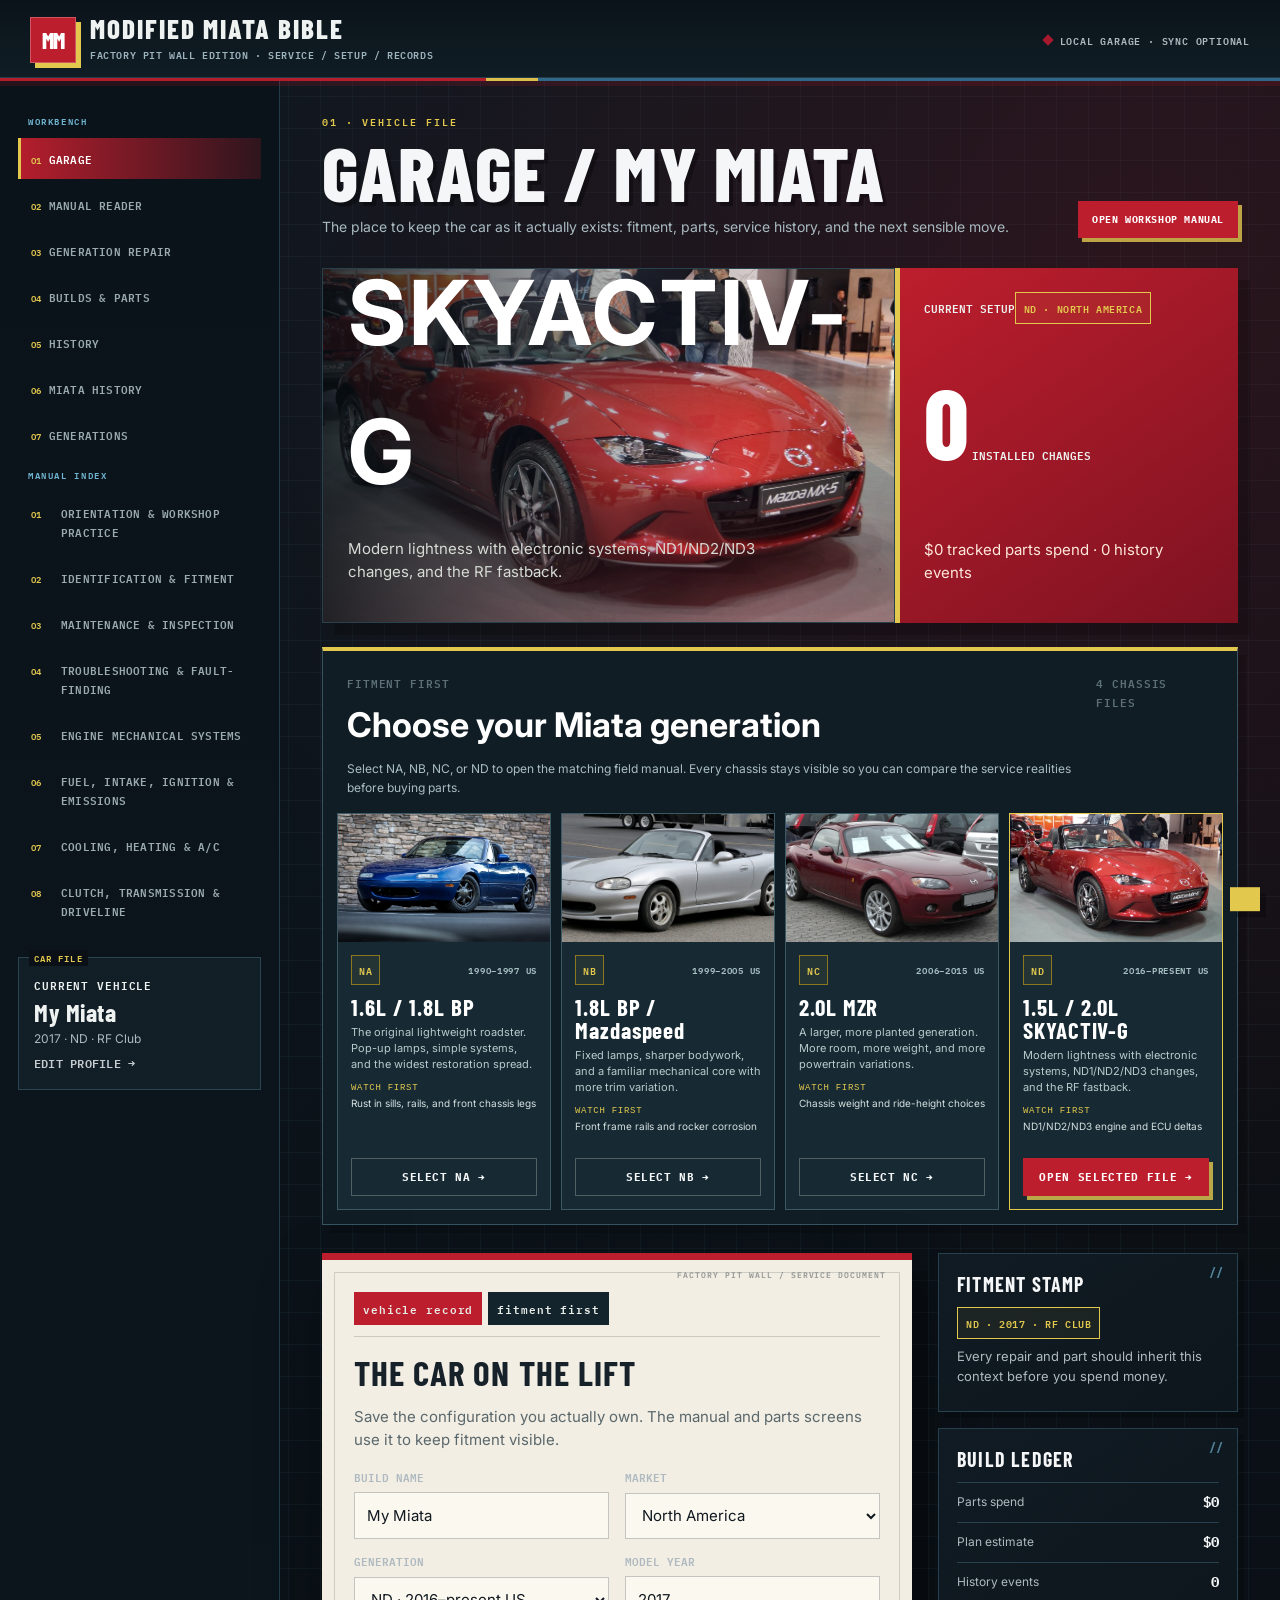
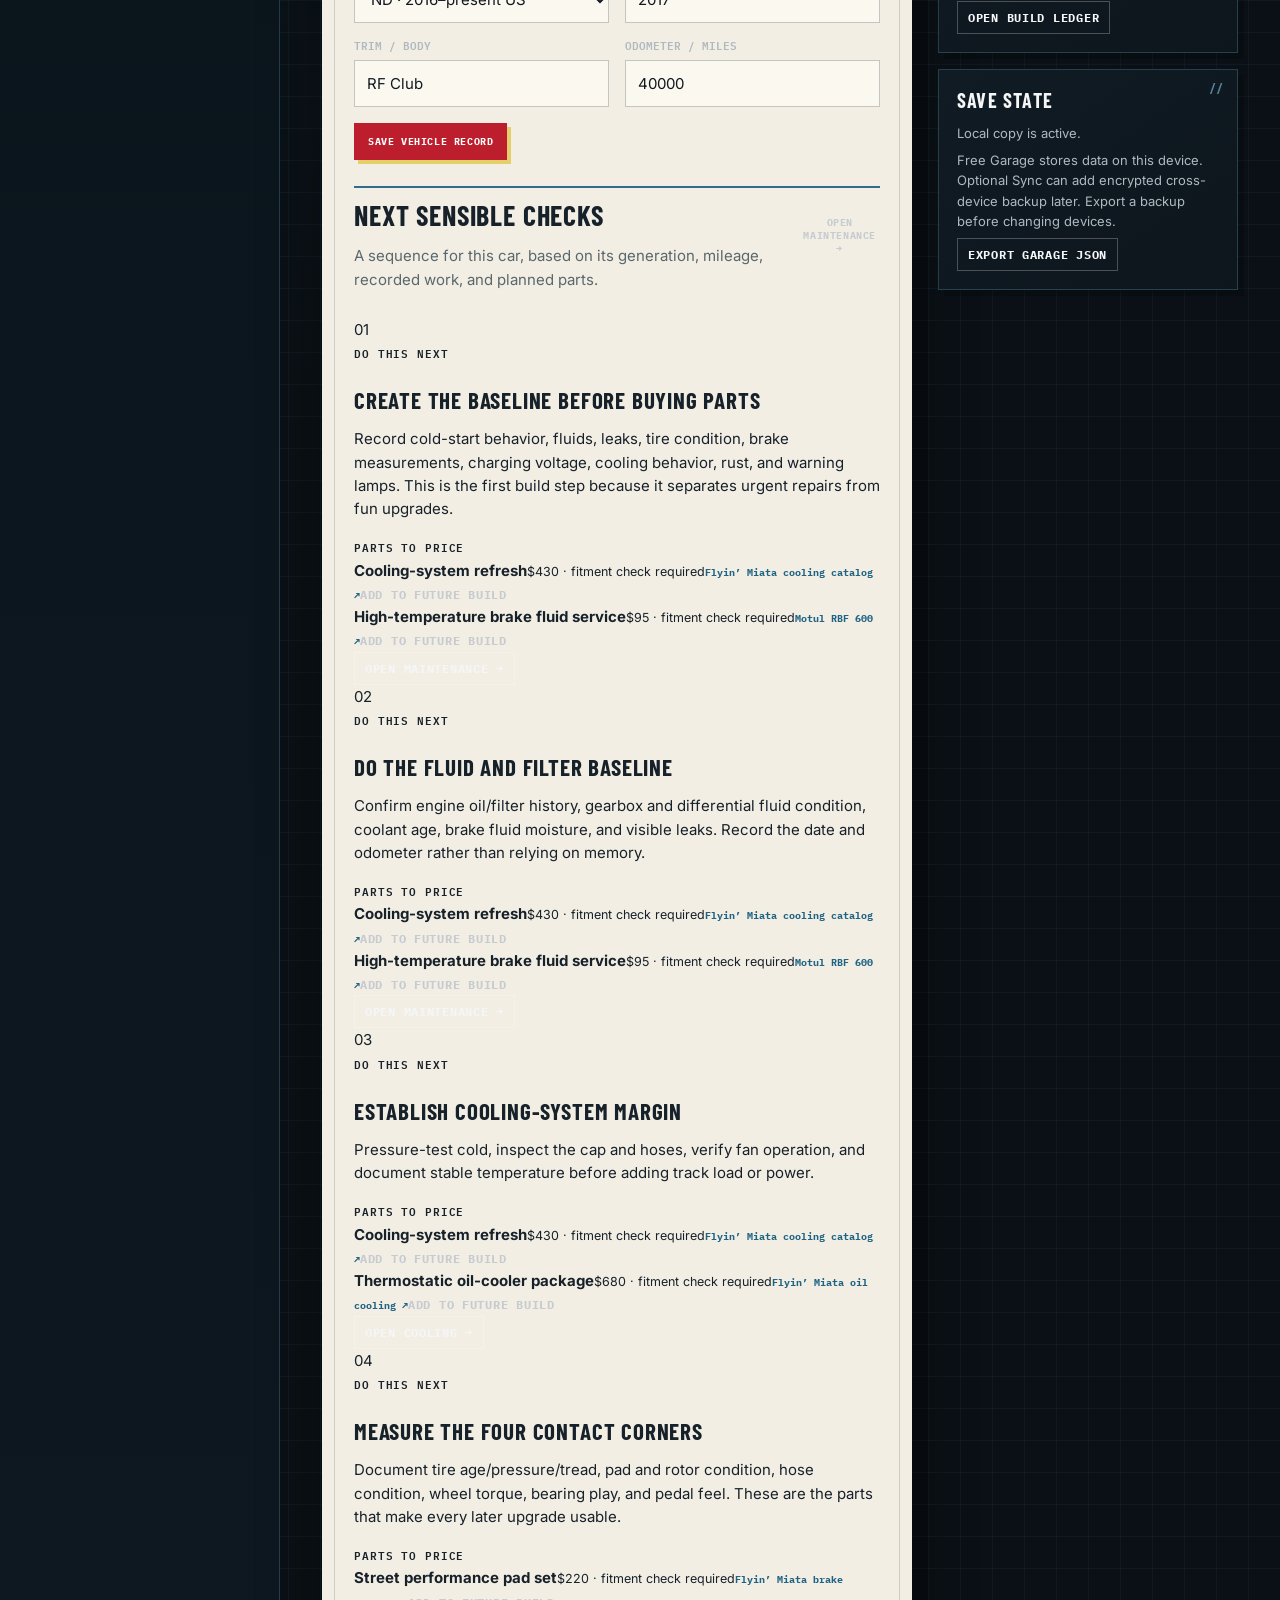
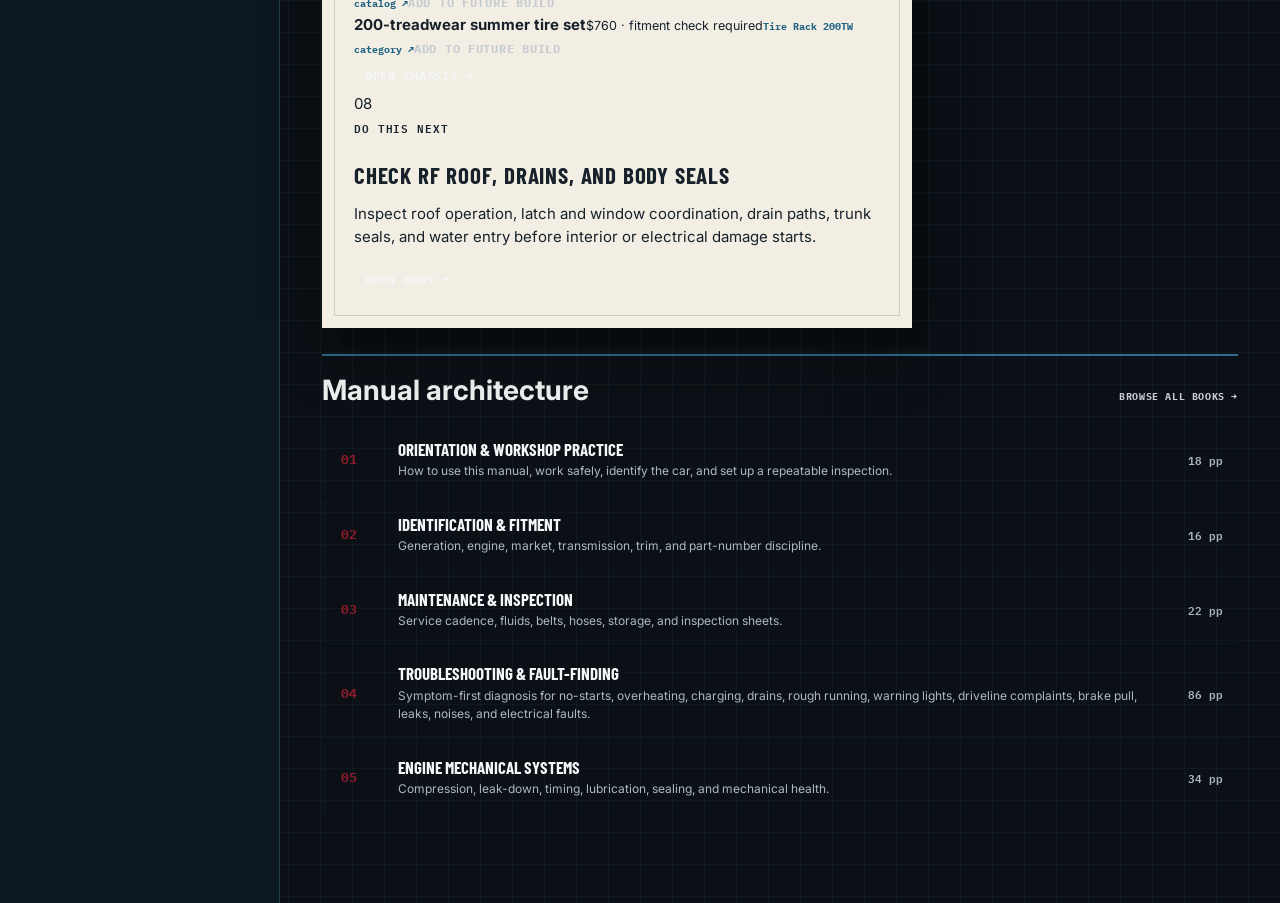
==== commit cc810d31: "Add selectable Miata generations to garage home" ====
--- a/preview.html
+++ b/preview.html
@@ -110,6 +110,12 @@
 .recommendation-panel{margin:18px 0 22px;padding:16px;background:linear-gradient(135deg,rgba(19,37,45,.96),rgba(15,25,31,.96));border:1px solid #486774;border-left:4px solid var(--pit-yellow)}.recommendation-panel .section-band{margin-top:0}.recommendation-list{display:grid;grid-template-columns:repeat(2,minmax(0,1fr));gap:9px}.recommendation-card{display:flex;justify-content:space-between;gap:14px;align-items:flex-end;padding:13px;background:#102029;border:1px solid #365562;min-height:148px}.recommendation-card h5{font:700 16px/1.05 var(--display);color:#fff;margin:5px 0}.recommendation-card p{font-size:11px;line-height:1.45;color:#b8c9cc;margin:8px 0 0;max-width:410px}.recommendation-price{color:#a9c1c5;font:9px var(--mono);text-transform:uppercase;letter-spacing:.08em}.recommendation-price strong{color:var(--pit-yellow);font-size:11px;margin-left:4px}.recommendation-card .button{flex:0 0 auto}.recommendation-disclosure{margin:14px 0 0;color:#9fb6bb;font-size:10px;line-height:1.45;border-top:1px solid #365562;padding-top:10px}@media(max-width:760px){.recommendation-list{grid-template-columns:1fr}.recommendation-card{align-items:flex-start;flex-direction:column}.recommendation-card .button{align-self:flex-start}}
 
 .repair-plate{margin:22px 0 26px;background:#101820;border:1px solid #3c5c66;box-shadow:0 8px 0 rgba(16,24,32,.09);overflow:hidden}.repair-plate img{display:block;width:100%;height:auto;max-height:410px;object-fit:cover;background:#101820}.repair-plate figcaption{display:grid;grid-template-columns:minmax(0,1fr) auto;gap:5px 18px;padding:13px 16px;color:#eef3f0}.repair-plate figcaption strong{font:700 13px var(--mono);text-transform:uppercase;letter-spacing:.06em;color:var(--pit-yellow)}.repair-plate figcaption span{font-size:13px;color:#d1dfe0}.repair-plate figcaption small{grid-column:1/-1;color:#91a8ad;font:10px/1.35 var(--mono);text-transform:uppercase;letter-spacing:.04em}.repair-plate + h4{margin-top:26px}@media(max-width:760px){.repair-plate figcaption{grid-template-columns:1fr}.repair-plate figcaption span{font-size:12px}.repair-plate img{max-height:none}}@media print{.repair-plate{break-inside:avoid;border:1px solid #777;box-shadow:none}.repair-plate figcaption{color:#111;background:#eee}.repair-plate figcaption strong,.repair-plate figcaption span,.repair-plate figcaption small{color:#111}}
+
+
+/* Home-screen generation chooser */
+.generation-chooser{margin:24px 0 28px;background:#111d24;border:1px solid #385462;border-top:4px solid var(--pit-yellow);box-shadow:8px 8px 0 rgba(0,0,0,.18);padding:0 14px 14px}.generation-chooser .section-band{border-top:0;margin:0;padding:20px 10px 16px}.generation-chooser .section-band h2{color:#fff;margin:5px 0 0;font-size:34px}.generation-chooser .section-band p{color:#a9bec2;max-width:760px;font-size:12px;margin:8px 0 0}.generation-chooser-grid{display:grid;grid-template-columns:repeat(4,minmax(0,1fr));gap:10px}.generation-chooser-card{display:flex;flex-direction:column;background:#172a33;border:1px solid #3a5965;min-width:0;transition:border-color .16s,transform .16s,box-shadow .16s}.generation-chooser-card:hover{border-color:var(--pit-yellow);transform:translateY(-2px);box-shadow:0 8px 18px rgba(0,0,0,.2)}.generation-chooser-card.selected{border-color:var(--pit-yellow);box-shadow:inset 0 3px 0 var(--pit-yellow)}.generation-chooser-card img{width:100%;height:128px;object-fit:cover;display:block;filter:saturate(.78) contrast(1.08)}.generation-chooser-copy{display:flex;flex:1;flex-direction:column;padding:13px}.generation-chooser-top{display:flex;align-items:center;justify-content:space-between;gap:7px}.generation-chooser-top .eyebrow{color:#a8c0c4;font-size:9px;text-align:right}.generation-chooser-card h3{color:#fff;font:700 23px/1 var(--display);letter-spacing:.04em;margin:11px 0 6px}.generation-chooser-card p{color:#b8cacc;font-size:11px;line-height:1.45;margin:0 0 10px}.chooser-watch{display:block;min-height:39px;color:#d5e0df;font-size:10px;line-height:1.4;margin-bottom:13px}.chooser-watch strong{display:block;color:var(--pit-yellow);font:9px var(--mono);letter-spacing:.08em;text-transform:uppercase;margin-bottom:3px}.generation-chooser-card .button{margin-top:auto;width:100%;font-size:11px}.generation-chooser-card .fitment-stamp{color:var(--pit-yellow);border-color:#8c7620;padding:5px 7px}
+@media(max-width:1080px){.generation-chooser-grid{grid-template-columns:repeat(2,minmax(0,1fr))}}
+@media(max-width:600px){.generation-chooser{margin-left:-2px;margin-right:-2px;padding:0 9px 9px}.generation-chooser .section-band{display:block;padding:17px 7px 13px}.generation-chooser .section-band> .eyebrow{display:block;margin-top:10px}.generation-chooser .section-band h2{font-size:29px}.generation-chooser-grid{grid-template-columns:1fr 1fr;gap:8px}.generation-chooser-card img{height:104px}.generation-chooser-copy{padding:10px}.generation-chooser-card h3{font-size:19px}.generation-chooser-card p{font-size:10px;min-height:58px}.chooser-watch{font-size:9px;min-height:47px}.generation-chooser-card .button{padding:8px 6px;font-size:10px}}
 
 </style>
 </head>
@@ -805,8 +811,10 @@
   return unique.slice(0,5);
 }
 function renderNextSteps(g){const steps=garageNextSteps(g);return `<div class="section-band"><div><h2>Next sensible checks</h2><p class="muted">A sequence for this car, based on its generation, mileage, recorded work, and planned parts.</p></div><button class="button text" data-action="open-book" data-book="maintenance">Open maintenance →</button></div><div class="next-step-list">${steps.map((item,i)=>`<article class="next-step-card"><div class="next-step-index">${esc(item.priority||String(i+1).padStart(2,'0'))}</div><div class="next-step-copy"><span class="eyebrow">${item.book==='builds'?'BUILD SEQUENCE':'DO THIS NEXT'}</span><h3>${esc(item.title)}</h3><p>${esc(item.detail)}</p>${item.partSuggestions?.length?`<div class="next-parts"><span class="eyebrow">PARTS TO PRICE</span>${item.partSuggestions.map(part=>`<div class="next-part"><span><strong>${esc(part.name||part.title)}</strong><small>${part.cost?money(part.cost):'Verify current price'} · fitment check required</small>${catalogLink(part.id)}</span><button class="button text small" data-action="add-plan" data-part="${esc(part.id)}">Add to Future Build</button></div>`).join('')}</div>`:''}</div><button class="button small" data-action="${item.action}" ${item.action==='open-book'?`data-book="${esc(item.book)}"`:item.action==='view'?`data-view="${esc(item.view)}"`:''}>${item.action==='view'?'Open build ledger →':'Open '+esc(item.book)+' →'}</button></article>`).join('')}</div>`}
+function renderGenerationChooser(){return `<section class="generation-chooser" aria-labelledby="generation-chooser-title"><div class="section-band"><div><span class="eyebrow">FITMENT FIRST</span><h2 id="generation-chooser-title">Choose your Miata generation</h2><p class="muted">Select NA, NB, NC, or ND to open the matching field manual. Every chassis stays visible so you can compare the service realities before buying parts.</p></div><span class="eyebrow">4 chassis files</span></div><div class="generation-chooser-grid">${generations.map(gen=>`<article class="generation-chooser-card ${gen.id===state.profile.generation?'selected':''}"><img src="${gen.image}" alt="${gen.id} generation Mazda MX-5 Miata"><div class="generation-chooser-copy"><div class="generation-chooser-top"><span class="fitment-stamp">${gen.id}</span><span class="eyebrow">${esc(gen.years)}</span></div><h3>${esc(gen.engine)}</h3><p>${esc(gen.note)}</p><span class="chooser-watch"><strong>Watch first</strong> ${esc(gen.watch[0])}</span><button class="button ${gen.id===state.profile.generation?'primary':''}" data-action="select-generation" data-generation="${gen.id}">${gen.id===state.profile.generation?'Open selected file →':'Select '+gen.id+' →'}</button></div></article>`).join('')}</div></section>`}
 function renderGarage(){const g=currentGeneration();const checks=garageNextSteps(g);const installedCost=state.parts.reduce((sum,p)=>sum+p.cost,0);return `<div class="view">${renderHead('01 · vehicle file',`Garage / ${esc(state.profile.buildName)}`,'The place to keep the car as it actually exists: fitment, parts, service history, and the next sensible move.','<button class="button primary" data-action="view" data-view="manual">Open workshop manual</button>')}
   <div class="hero-grid"><div class="hero-photo"><img src="${g.image}" alt="${g.id} generation Mazda MX-5 Miata"><div class="hero-copy"><div class="eyebrow">${g.id} · ${g.years}</div><h2>${g.engine}</h2><p>${esc(g.note)}</p></div></div><div class="hero-stat"><div><span class="stat-label">Current setup</span><div class="fitment-stamp">${g.id} · ${esc(state.profile.market)}</div></div><div><strong>${state.parts.length}</strong><span class="stat-label"> installed changes</span></div><p>${money(installedCost)} tracked parts spend · ${state.history.length} history events</p></div></div>
+  ${renderGenerationChooser()}
   <div class="workbench"><section class="sheet" aria-labelledby="garage-profile-title"><div class="index-tabs"><span class="index-tab active">vehicle record</span><span class="index-tab">fitment first</span></div><h2 id="garage-profile-title">The car on the lift</h2><p class="muted">Save the configuration you actually own. The manual and parts screens use it to keep fitment visible.</p>${renderProfileForm()}${renderNextSteps(g)}</section>${renderContextRail(g)}</div>
   <div class="section-band"><h2>Manual architecture</h2><button class="button text" data-action="view" data-view="manual">Browse all books →</button></div><div class="chapter-list">${books.slice(0,5).map(chapterRow).join('')}</div></div>`}
 function renderProfileForm(){return `<div class="form-grid"><div class="field"><label for="profile-name">Build name</label><input id="profile-name" data-field="buildName" value="${esc(state.profile.buildName)}"></div><div class="field"><label for="profile-market">Market</label><select id="profile-market" data-field="market"><option ${state.profile.market==='North America'?'selected':''}>North America</option><option ${state.profile.market==='Japan'?'selected':''}>Japan</option><option ${state.profile.market==='Europe'?'selected':''}>Europe</option><option ${state.profile.market==='Other'?'selected':''}>Other</option></select></div><div class="field"><label for="profile-generation">Generation</label><select id="profile-generation" data-field="generation">${generations.map(g=>`<option value="${g.id}" ${state.profile.generation===g.id?'selected':''}>${g.id} · ${g.years}</option>`).join('')}</select></div><div class="field"><label for="profile-year">Model year</label><input id="profile-year" data-field="year" type="number" min="1989" max="2030" value="${esc(state.profile.year)}"></div><div class="field"><label for="profile-trim">Trim / body</label><input id="profile-trim" data-field="trim" value="${esc(state.profile.trim)}"></div><div class="field"><label for="profile-mileage">Odometer / miles</label><input id="profile-mileage" data-field="mileage" type="number" min="0" value="${esc(state.profile.mileage)}"></div></div><div style="margin-top:16px"><button class="button primary" data-action="save-profile">Save vehicle record</button></div>`}
@@ -924,6 +932,7 @@
   if(action==='clear-search'){state.query='';state.generationFilter='all';render();return}
   if(action==='filter-generation'){state.generationFilter=el.dataset.generation;state.activeBook='generation';state.view='manual';render();return}
   if(action==='generation-manual'){state.generationManual=el.dataset.generation;state.view='genmanual';render();return}
+  if(action==='select-generation'){state.profile={...state.profile,generation:el.dataset.generation};state.generationManual=el.dataset.generation;state.view='genmanual';persist();return}
   if(action==='build-tab'){state.buildTab=el.dataset.tab||'estimate';render();return}
   if(action==='save-profile'){saveProfile();return}
   if(action==='save-procedure'){const id=el.dataset.id;state.savedProcedures=state.savedProcedures.includes(id)?state.savedProcedures.filter(x=>x!==id):[...state.savedProcedures,id];persist();return}
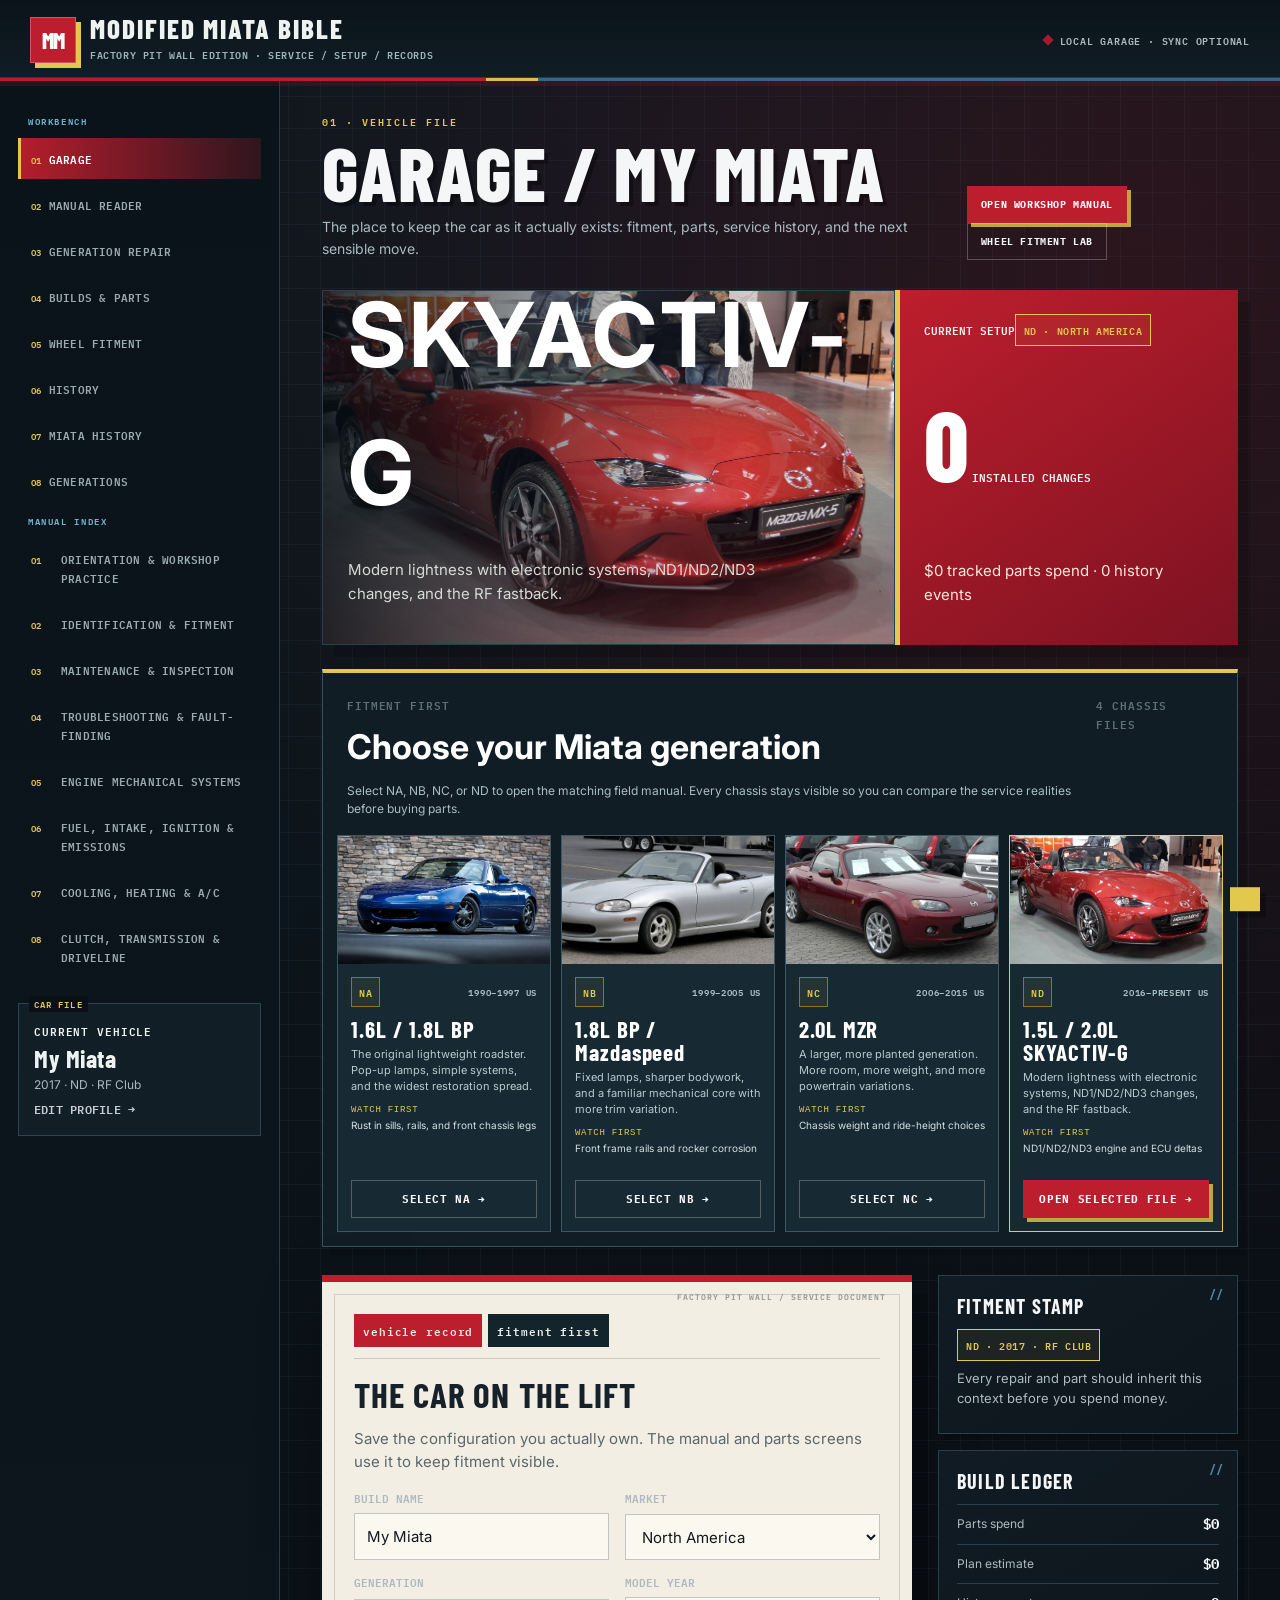
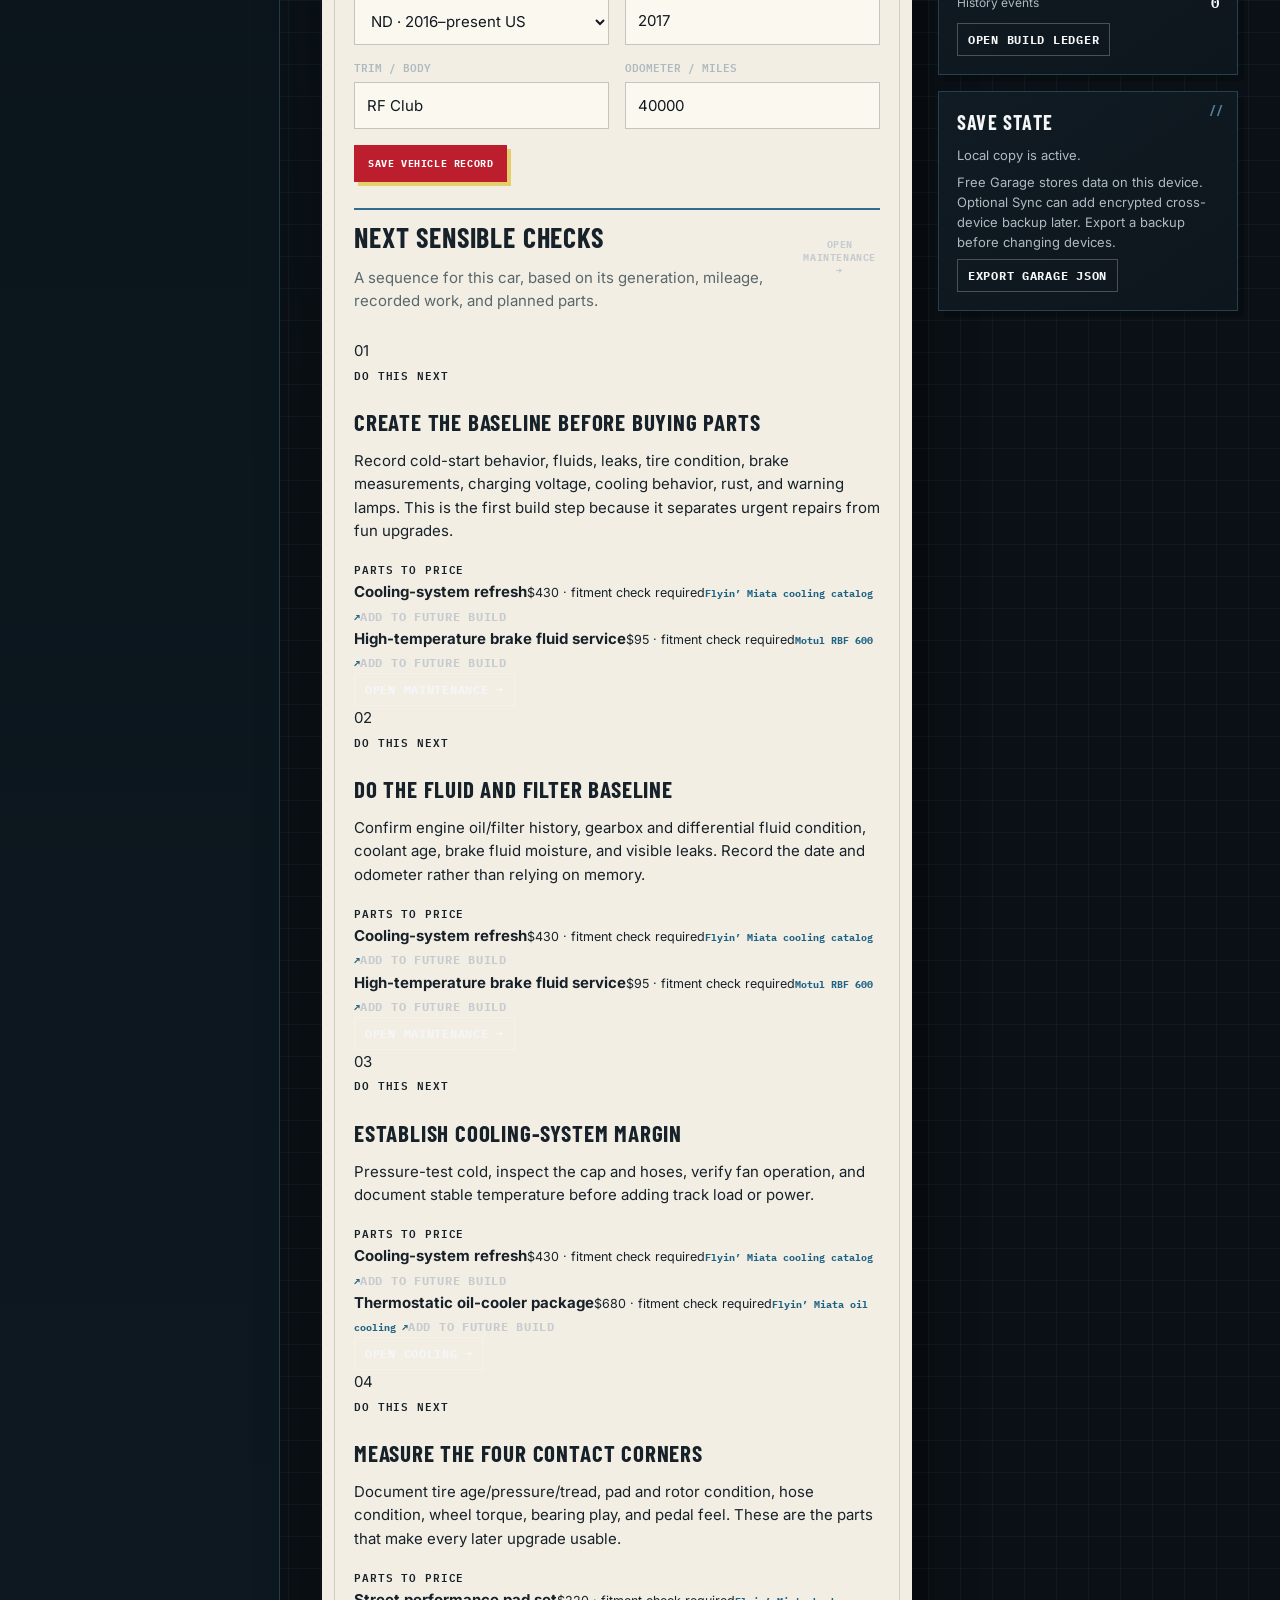
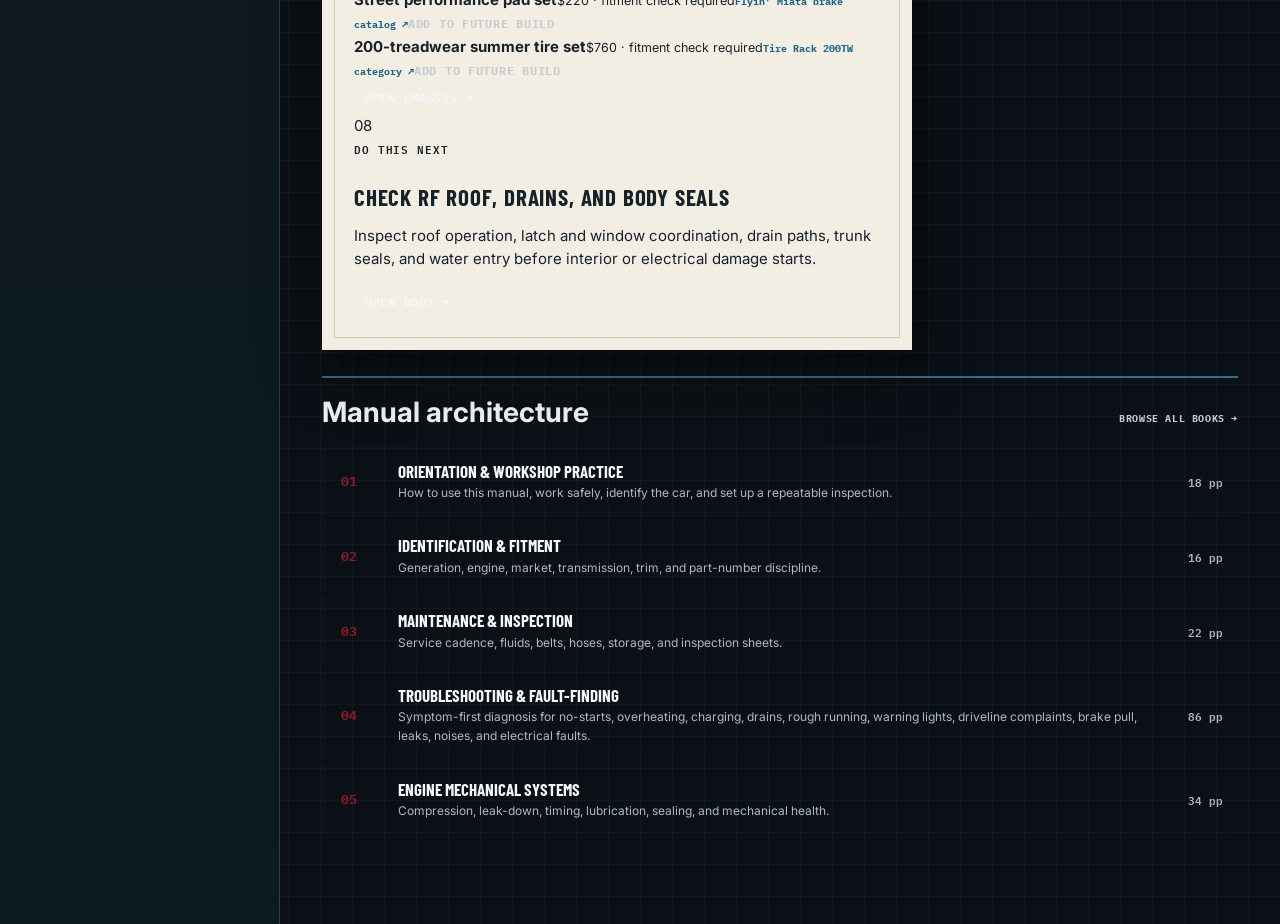
==== commit 01bb6e35: "Add wheel and tire fitment lab" ====
--- a/preview.html
+++ b/preview.html
@@ -117,6 +117,12 @@
 @media(max-width:1080px){.generation-chooser-grid{grid-template-columns:repeat(2,minmax(0,1fr))}}
 @media(max-width:600px){.generation-chooser{margin-left:-2px;margin-right:-2px;padding:0 9px 9px}.generation-chooser .section-band{display:block;padding:17px 7px 13px}.generation-chooser .section-band> .eyebrow{display:block;margin-top:10px}.generation-chooser .section-band h2{font-size:29px}.generation-chooser-grid{grid-template-columns:1fr 1fr;gap:8px}.generation-chooser-card img{height:104px}.generation-chooser-copy{padding:10px}.generation-chooser-card h3{font-size:19px}.generation-chooser-card p{font-size:10px;min-height:58px}.chooser-watch{font-size:9px;min-height:47px}.generation-chooser-card .button{padding:8px 6px;font-size:10px}}
 
+
+/* Wheel & Tire Fitment Lab */
+.fitment-warning{display:flex;gap:14px;align-items:flex-start;margin:0 0 18px;padding:15px 17px;background:#321b22;border:1px solid #83414a;border-left:5px solid var(--pit-red);color:#f3e2df;font-size:12px;line-height:1.5}.fitment-warning strong{color:#fff;font:700 12px var(--mono);white-space:nowrap}.fitment-tabs{display:flex;gap:8px;flex-wrap:wrap;margin:0 0 17px}.fitment-tabs .button{display:flex;flex-direction:column;align-items:flex-start;min-width:94px}.fitment-tabs small{font:9px var(--mono);color:#9fb7bc;margin-top:3px}.fitment-tabs .primary small{color:#ffe2a1}.fitment-identity{display:flex;justify-content:space-between;gap:20px;padding:24px;background:linear-gradient(120deg,#142d3a,#10191f);border:1px solid #385462;border-top:4px solid var(--pit-yellow);box-shadow:8px 8px 0 rgba(0,0,0,.18);color:#fff;margin-bottom:22px}.fitment-identity h2{font:700 42px/.95 var(--display);letter-spacing:.03em;margin:7px 0 8px}.fitment-identity p{color:#b4c6ca;font-size:12px;margin:0;max-width:720px}.fitment-identity-stats{display:flex;gap:28px;align-items:center}.fitment-identity-stats>div{border-left:1px solid #44616b;padding-left:18px}.fitment-identity-stats strong{display:block;color:var(--pit-yellow);font:700 24px var(--mono);margin-top:8px}.fitment-layout{display:grid;grid-template-columns:minmax(0,1fr) 290px;gap:20px}.fitment-main{min-width:0}.fitment-tier-grid{display:grid;grid-template-columns:repeat(2,minmax(0,1fr));gap:10px}.fitment-tier{padding:17px;background:#14242c;border:1px solid #365361;border-left:5px solid #547482;color:#eef3f0;min-height:198px}.fitment-tier.fitment-no-mod{border-left-color:#75b798}.fitment-tier.fitment-slight-rub{border-left-color:var(--pit-yellow)}.fitment-tier.fitment-modify{border-left-color:#e58c51}.fitment-tier.fitment-widebody{border-left-color:var(--pit-red)}.fitment-tier-head{display:flex;justify-content:space-between;gap:10px;align-items:center}.fitment-tier-head .eyebrow{color:#9bb5bc;font-size:9px}.fitment-level{display:inline-block;padding:5px 7px;background:#263e48;color:#dbe7e4;font:700 10px var(--mono);letter-spacing:.06em;text-transform:uppercase}.fitment-no-mod .fitment-level{background:#21483d;color:#b9ead0}.fitment-slight-rub .fitment-level{background:#51431b;color:#ffe59b}.fitment-modify .fitment-level{background:#59351f;color:#ffd0a6}.fitment-widebody .fitment-level{background:#54232b;color:#ffc8c1}.fitment-tier h3{font:700 25px/1.02 var(--display);color:#fff;margin:16px 0 9px}.fitment-tier p{color:#b6c9cc;font-size:12px;line-height:1.5;margin:0}.fitment-tier-foot{display:flex;justify-content:space-between;gap:8px;border-top:1px solid #365361;padding-top:10px;margin-top:14px;color:#91acb3;font:9px var(--mono);text-transform:uppercase;letter-spacing:.05em}.rub-cause-grid{display:grid;grid-template-columns:repeat(2,minmax(0,1fr));gap:10px}.rub-cause-grid article{padding:16px;background:#f0eee7;color:#16242c;border-top:4px solid #47748b}.rub-cause-grid h3{font:700 23px/1 var(--display);margin:11px 0 6px;text-transform:uppercase}.rub-cause-grid p{font-size:12px;line-height:1.5;color:#516166;margin:0}.rub-cause-grid .fitment-level{background:#dbe7e8;color:#214c61}.spacer-grid{display:grid;grid-template-columns:repeat(2,minmax(0,1fr));gap:10px}.spacer-card{padding:17px;background:#102029;border:1px solid #456675;color:#edf3f0}.spacer-card h3{font:700 21px/1.05 var(--display);color:#fff;margin:11px 0 8px}.spacer-card p{color:#b8c9cc;font-size:12px;line-height:1.5;margin:0}.spacer-math{display:inline-block;margin-top:15px;padding:7px 9px;color:var(--pit-yellow);border:1px solid #665b28;font:10px var(--mono)}.widebody-grid{display:grid;grid-template-columns:repeat(2,minmax(0,1fr));gap:10px}.widebody-card{padding:18px;background:linear-gradient(135deg,#321c24,#19252b);border:1px solid #75414b;color:#fff}.widebody-card h3{font:700 27px/1 var(--display);margin:12px 0 8px;color:#fff}.widebody-card p{font-size:12px;line-height:1.5;color:#e0c8c6;margin:0 0 15px}.fitment-source{display:block;margin:8px 0 2px}.context-card .fitment-source + p{font-size:11px;margin:0 0 11px}.fitment-checklist{padding-left:20px;color:#b8cacc;font-size:12px;line-height:1.55}.fitment-checklist li{margin:7px 0}
+@media(max-width:1000px){.fitment-layout{grid-template-columns:1fr}.fitment-layout .context-rail{grid-template-columns:repeat(2,minmax(0,1fr))}.fitment-identity-stats{align-items:flex-start}.fitment-tier-grid{grid-template-columns:repeat(2,minmax(0,1fr))}}
+@media(max-width:680px){.fitment-warning{display:block}.fitment-warning strong{display:block;margin-bottom:7px}.fitment-identity{display:block;padding:18px}.fitment-identity h2{font-size:35px}.fitment-identity-stats{margin-top:18px;gap:18px}.fitment-tier-grid,.rub-cause-grid,.spacer-grid,.widebody-grid,.fitment-layout .context-rail{grid-template-columns:1fr}.fitment-tier{min-height:0}.fitment-tier-foot{display:block}.fitment-tier-foot span{display:block;margin-top:4px}.fitment-tabs .button{flex:1;min-width:0}.fitment-tabs{gap:5px}}
+
 </style>
 </head>
 <body>
@@ -232,6 +238,68 @@
   { id:'NB', years:'1999–2005 US', engine:'1.8L BP / Mazdaspeed', note:'Fixed lamps, sharper bodywork, and a familiar mechanical core with more trim variation.', image:'assets/nb.jpg', imageCredit:'Elise240SX / Wikimedia Commons', source:'https://commons.wikimedia.org/wiki/File:1999_Mazda_MX-5_Miata_Base_in_Highlight_Silver_Metallic,_Front_Left,_08-06-2022.jpg', watch:['Front frame rails and rocker corrosion','Variable trim and brake-package fitment','Timing-belt and cooling history'] },
   { id:'NC', years:'2006–2015 US', engine:'2.0L MZR', note:'A larger, more planted generation. More room, more weight, and more powertrain variations.', image:'assets/nc.jpg', imageCredit:'M 93 / Wikimedia Commons', source:'https://commons.wikimedia.org/wiki/File:Mazda_MX-5_NC_front.JPG', watch:['Chassis weight and ride-height choices','PRHT hardware and drains','Cooling, belt, and suspension wear'] },
   { id:'ND', years:'2016–present US', engine:'1.5L / 2.0L SKYACTIV-G', note:'Modern lightness with electronic systems, ND1/ND2/ND3 changes, and the RF fastback.', image:'assets/nd.jpg', imageCredit:'Flyz1 / Wikimedia Commons', source:'https://commons.wikimedia.org/wiki/File:Mazda_MX-5_(MSP16).jpg', watch:['ND1/ND2/ND3 engine and ECU deltas','Electronic diagnostics before parts swapping','RF roof and body-seal inspection'] }
+];
+
+// Fitment is organized as a measured starting point, not a promise that every tire brand,
+// alignment, ride height, brake package, or body condition will clear. “No modification”
+// means a commonly repeatable stock-body setup at a sane ride height; always test at full
+// steering lock, full bump, and full droop before driving hard.
+const wheelFitmentProfiles = [
+  {id:'NA', years:'1990–1997', pattern:'4x100', hub:'54.1 mm', factory:'Common OE baselines include 14x5.5–6 +45 with 185/60R14 and 15x6 +45 with 195/50R15; trim and market vary.', tiers:[
+    {level:'no-mod',label:'No body modification',setup:'15x7 +35 to +40 · 195/50R15 or 205/50R15',notes:'Usually the easiest performance street package. Confirm brake clearance, tire shoulder shape, and actual ride height; 205/50 can become tight on tired springs or low-offset wheels.'},
+    {level:'slight-rub',label:'May rub slightly',setup:'15x8 +25 to +35 · 205/50R15 or 225/45R15',notes:'Expect the rear lip and front outer shoulder to be the first contact points. Mild negative camber, a small lip roll, or inner-liner relief may be needed; do not assume “fits” means full-bump clearance.'},
+    {level:'modify',label:'Modification required',setup:'15x8.5–9 +20 to +30 · 225/45R15 or 245/40R15',notes:'Plan narrow coilover springs or perch clearance, rolled/flattened lips, alignment work, and a tire-by-tire test. 245 sections are not a casual street fitment.'},
+    {level:'widebody',label:'Widebody / extensive work',setup:'15x9–10 +0 to +25 · 225/45R15, 245/40R15, or 255/40R15',notes:'Requires a specific flare width, cut/finish work, inner-liner and bumper-edge clearance, and an alignment chosen around the kit—not just wheel poke.'}
+  ], spacers:[
+    {name:'OEM NA 14/15-inch wheel',use:'5–10 mm hub-centric spacer only when a measured inner clearance problem is identified',notes:'A spacer moves the factory wheel outward and increases fender-rub risk. Use longer studs or properly engineered extended hardware; never stack spacers.'},
+    {name:'BBS RS / mesh 4x100',use:'Measure center bore, pad thickness, and backside first; 3–5 mm can solve caliper or arm clearance',notes:'BBS wheels are not one specification. A spacer can change lug engagement, center location, and fender clearance. Verify the wheel’s seat type and hardware.'}
+  ], widebodies:[
+    {kit:'Pandem / Rocket Bunny NA-style flare package',target:'15x9 +0 to +20 · 225/45R15 or 245/40R15',work:'Trim and seal the flare area, set bump travel, check door/bumper transitions, and confirm the kit’s actual flare width before ordering.'},
+    {kit:'Carbon Miata NA/NB wide-fender package',target:'15x9 +10 to +25 · 225/45R15 or 245/40R15',work:'Treat this as a planning range only. Measure the mounted flare, inner tub, and front lock-to-lock clearance on the exact kit.'}
+  ]},
+  {id:'NB', years:'1999–2005', pattern:'4x100', hub:'54.1 mm', factory:'Common OE baselines range from 14x6 +45 / 185/60R14 to 15x6 +40 / 195/50R15, 16x6.5 +40 / 205/45R16, and Mazdaspeed 17x7 +40 / 205/40R17.', tiers:[
+    {level:'no-mod',label:'No body modification',setup:'15x7 +30 to +40 · 195/50R15 or 205/50R15',notes:'A strong all-purpose street and autocross starting point. Sport brakes and tire brand section width still require a physical check.'},
+    {level:'slight-rub',label:'May rub slightly',setup:'15x8 +25 to +35 · 205/50R15 or 225/45R15',notes:'Commonly workable with sensible height, but full compression and steering lock can expose rear-lip or front-shoulder contact. A light roll or small camber correction may be needed.'},
+    {level:'modify',label:'Modification required',setup:'15x9 +35 to +45 · 225/45R15 or 245/40R15',notes:'The high-offset 15x9 track recipe usually needs coilover perch clearance, alignment, and careful tire selection; stock spring-perch cars may not clear the inner barrel.'},
+    {level:'widebody',label:'Widebody / extensive work',setup:'15x9–10 +0 to +25 · 245/40R15 or 255/40R15',notes:'Plan flare-specific measurements, inner tub clearance, bump-stop strategy, and brake/steering lock checks. A wide tire can contact the chassis even when the outer flare looks generous.'}
+  ], spacers:[
+    {name:'OEM NB 15x6 or 16x6.5 wheel',use:'5–10 mm can add outer clearance to coilover hardware, but usually reduces fender margin',notes:'The factory wheel is already a known fitment. Spacer it only for a measured conflict, not to make the wheel look flush without checking the tire.'},
+    {name:'BBS 4x100 wheel',use:'Use the smallest hub-centric spacer that solves the measured inner conflict; 3–8 mm is a test range, not a universal recommendation',notes:'Check BBS pad thickness and center bore. Recalculate effective offset: a 5 mm spacer changes ET40 to an effective ET35.'}
+  ], widebodies:[
+    {kit:'Pandem / Rocket Bunny NB flare package',target:'15x9 +0 to +20 · 245/40R15 or 255/40R15',work:'The kit determines flare position. Mock up with the actual tire, confirm bumper and door gaps, and finish the inner arch so water and debris cannot attack cut metal.'},
+    {kit:'Carbon Miata NB widebody / over-fender package',target:'15x9–10 +10 to +25 · 245/40R15 or 255/40R15',work:'Planning range only; kit revisions differ. Measure flare-to-hub distance and maintain tire clearance through suspension travel.'}
+  ]},
+  {id:'NC', years:'2006–2015', pattern:'5x114.3', hub:'66.1 mm', factory:'Common OE baselines are 16x6.5 or 17x7 around +55; NC1/NC2/NC3 trim, brake, and roof equipment can change clearance.', tiers:[
+    {level:'no-mod',label:'No body modification',setup:'16x8 +38 to +45 · 205/50R16 or 215/45R16',notes:'A practical lightweight upgrade. The ThreePiece NC examples show 16x8 +38 with 205/50R16 and no rubbing on a mildly lowered car.'},
+    {level:'slight-rub',label:'May rub slightly',setup:'17x8 +38 to +45 · 215/45R17 or 225/45R17',notes:'Often works on stock fenders with a sensible height, but 225 section width and alignment matter. Check the large rear lip and inner suspension clearance.'},
+    {level:'modify',label:'Modification required',setup:'17x8.5–9 +30 to +40 · 235/40R17 or 245/40R17',notes:'Plan a rear lip roll, tire clearance inspection, and possibly inner-liner or damper adjustments. 235 and up should not be ordered without a mock-up.'},
+    {level:'widebody',label:'Widebody / extensive work',setup:'17x9–10 +10 to +35 · 245/40R17, 255/40R17, or 275/35R17',notes:'Stock-body “aggressive” and true widebody are different categories. The kit, ride height, wheel barrel, and steering lock determine whether the package is usable.'}
+  ], spacers:[
+    {name:'OEM NC 16/17-inch wheel',use:'5–10 mm hub-centric spacer only after checking the large 66.1 mm hub and wheel pocket',notes:'A spacer can expose the rear lip as the new limit. Use correct extended studs or a properly retained bolt-on spacer with verified thread engagement.'},
+    {name:'BBS 5x114.3 wheel',use:'Measure center bore and spoke/brake clearance; 3–10 mm can move a high-offset BBS away from the damper',notes:'Do not assume an NA/NB BBS wheel is compatible: the NC uses 5x114.3, a different hub, and different brake clearance.'}
+  ], widebodies:[
+    {kit:'Garage Vary / NC over-fender style package',target:'17x9 +20 to +35 · 245/40R17 or 255/40R17',work:'Confirm the actual flare extension and mounting overlap. Preserve inner liner sealing and verify PRHT/soft-top operation after final ride height.'},
+    {kit:'Carbon Miata NC widebody / over-fender package',target:'17x9–10 +10 to +30 · 255/40R17 or 275/35R17',work:'Use as an initial sizing window only. Mock up the kit and tire together; wider is not automatically faster if scrub radius and bump travel become poor.'}
+  ]},
+  {id:'ND', years:'2016–present', pattern:'4x100', hub:'54.1 mm', factory:'Common OE baselines include 16x6.5 +45 with 195/50R16 and 17x7 +45 with 205/45R17; ND1/ND2/ND3, Brembo packages, and RF details matter.', tiers:[
+    {level:'no-mod',label:'No body modification',setup:'16x7 +35 to +45 · 195/50R16 or 205/50R16',notes:'Keeps useful sidewall and usually suits street use. Verify spoke clearance on Brembo-equipped cars.'},
+    {level:'slight-rub',label:'May rub slightly',setup:'17x8 +38 to +45 · 215/45R17 or 225/45R17',notes:'949 lists 17x8 +38 and +45 applications for ND. Actual tire section width, alignment, ride height, and RF/soft-top trim determine whether the outer shoulder touches.'},
+    {level:'modify',label:'Modification required',setup:'17x9 +45 · 235/40R17 or 245/40R17',notes:'A high-offset 17x9 is an aggressive setup that commonly needs coilover/spring-perch clearance and careful front lock/bump testing; wider tires may need fender work.'},
+    {level:'widebody',label:'Widebody / extensive work',setup:'17x9–10 +10 to +35 · 245/40R17, 255/40R17, or 275/35R17',notes:'Treat ND widebody wheel numbers as kit-specific targets. Confirm flare width, bumper return, liner, aero, steering lock, and RF roof clearance before purchasing.'}
+  ], spacers:[
+    {name:'OEM ND 16/17-inch wheel',use:'3–10 mm hub-centric spacer can solve a measured damper or spoke issue, but the tire may become the outer limit',notes:'Recheck lug engagement, hub lip support, fender clearance, and steering effort. Spacer thickness changes effective offset and scrub radius.'},
+    {name:'BBS 4x100 wheel',use:'Start by measuring spoke-to-caliper and inner-barrel clearance; 3–5 mm is often preferable to a large spacer',notes:'Use the correct 4x100 hardware and center bore. A BBS wheel’s pad profile can matter more than its advertised offset.'}
+  ], widebodies:[
+    {kit:'Pandem / Rocket Bunny ND over-fender package',target:'17x9–10 +0 to +25 · 245/40R17 or 255/40R17',work:'Use the manufacturer’s flare template as the authority. Cut/seal work, bumper and liner changes, and a full lock/bump test are part of the install—not optional finishing.'},
+    {kit:'Carbon Miata ND widebody / over-fender package',target:'17x9 +10 to +30 · 245/40R17 or 255/40R17',work:'Planning range only. Measure the installed kit and use the actual tire’s section width; two tires with the same nominal size can occupy different space.'}
+  ]}
+];
+
+const wheelFitmentSources = [
+  {title:'949 Racing wheel list',url:'https://949racing.com/wheel-list/',note:'Published wheel dimensions, offsets, bolt patterns, load ratings, and ND/4x100 application examples.'},
+  {title:'ThreePiece NC fitment guide',url:'https://www.threepiece.us/blog/guide-to-perfect-fitment-on-your-nc-miata/',note:'NC hub and lug data plus real 16x8, 17x8, and 225-width examples and fender-rolling context.'},
+  {title:'RimList NB wheel guide',url:'https://rimlist.com/guides/mazda/miata/nb/wheels',note:'NB factory wheel, tire, hub, lug, and cross-generation 4x100 reference data.'},
+  {title:'Konig NA/NB fit check',url:'https://konigwheels.com/blogs/fit-check/here-s-what-wheels-fit-your-mx-5-miata-na-nb-fit-check',note:'Manufacturer fit-check guidance for practical NA/NB width and offset ranges.'}
 ];
 
 const miataHistory = [
@@ -764,10 +832,12 @@
 }
 function renderTopbar(){return `<header class="topbar"><div class="brand-lockup"><div class="brand-mark" aria-hidden="true">MM</div><div><div class="brand-name">Modified Miata Bible</div><div class="brand-sub">Factory pit wall edition · service / setup / records</div></div></div><div class="sync-pill"><span class="sync-dot offline"></span> local garage · sync optional</div></header>`}
 function renderRail(){return `<aside class="rail" aria-label="Primary navigation"><div class="rail-label">Workbench</div><nav>${navButton('garage','Garage','01')}${navButton('manual','Manual reader','02')}${navButton('genmanual','Generation repair','03')}${navButton('builds','Builds & parts','04')}${navButton('history','History','05')}${navButton('miata-history','Miata history','06')}${navButton('facts','Generations','07')}</nav><div class="rail-label">Manual index</div><nav>${books.slice(0,8).map(b=>`<button class="chapter-link" data-action="open-book" data-book="${b.id}"><span class="chapter-number">${b.number}</span><span>${esc(b.title)}</span></button>`).join('')}</nav><div class="rail-vehicle"><span class="eyebrow">Current vehicle</span><strong>${esc(state.profile.buildName)}</strong><p>${esc(state.profile.year)} · ${esc(genKey())} · ${esc(state.profile.trim)}</p><button class="button text small" data-action="edit-vehicle">Edit profile →</button></div></aside>`}
+function renderRail(){return `<aside class="rail" aria-label="Primary navigation"><div class="rail-label">Workbench</div><nav>${navButton('garage','Garage','01')}${navButton('manual','Manual reader','02')}${navButton('genmanual','Generation repair','03')}${navButton('builds','Builds & parts','04')}${navButton('fitment','Wheel fitment','05')}${navButton('history','History','06')}${navButton('miata-history','Miata history','07')}${navButton('facts','Generations','08')}</nav><div class="rail-label">Manual index</div><nav>${books.slice(0,8).map(b=>`<button class="chapter-link" data-action="open-book" data-book="${b.id}"><span class="chapter-number">${b.number}</span><span>${esc(b.title)}</span></button>`).join('')}</nav><div class="rail-vehicle"><span class="eyebrow">Current vehicle</span><strong>${esc(state.profile.buildName)}</strong><p>${esc(state.profile.year)} · ${esc(genKey())} · ${esc(state.profile.trim)}</p><button class="button text small" data-action="edit-vehicle">Edit profile →</button></div></aside>`}
 function navButton(id,label,number){return `<button class="${state.view===id?'active':''}" data-action="view" data-view="${id}"><span class="chapter-number">${number}</span> ${label}</button>`}
 function renderView(){
   if(state.view==='manual')return renderManual();
   if(state.view==='builds')return renderBuilds();
+  if(state.view==='fitment')return renderFitment();
   if(state.view==='history')return renderHistory();
   if(state.view==='miata-history')return renderMiataHistory();
   if(state.view==='facts')return renderFacts();
@@ -812,7 +882,7 @@
 }
 function renderNextSteps(g){const steps=garageNextSteps(g);return `<div class="section-band"><div><h2>Next sensible checks</h2><p class="muted">A sequence for this car, based on its generation, mileage, recorded work, and planned parts.</p></div><button class="button text" data-action="open-book" data-book="maintenance">Open maintenance →</button></div><div class="next-step-list">${steps.map((item,i)=>`<article class="next-step-card"><div class="next-step-index">${esc(item.priority||String(i+1).padStart(2,'0'))}</div><div class="next-step-copy"><span class="eyebrow">${item.book==='builds'?'BUILD SEQUENCE':'DO THIS NEXT'}</span><h3>${esc(item.title)}</h3><p>${esc(item.detail)}</p>${item.partSuggestions?.length?`<div class="next-parts"><span class="eyebrow">PARTS TO PRICE</span>${item.partSuggestions.map(part=>`<div class="next-part"><span><strong>${esc(part.name||part.title)}</strong><small>${part.cost?money(part.cost):'Verify current price'} · fitment check required</small>${catalogLink(part.id)}</span><button class="button text small" data-action="add-plan" data-part="${esc(part.id)}">Add to Future Build</button></div>`).join('')}</div>`:''}</div><button class="button small" data-action="${item.action}" ${item.action==='open-book'?`data-book="${esc(item.book)}"`:item.action==='view'?`data-view="${esc(item.view)}"`:''}>${item.action==='view'?'Open build ledger →':'Open '+esc(item.book)+' →'}</button></article>`).join('')}</div>`}
 function renderGenerationChooser(){return `<section class="generation-chooser" aria-labelledby="generation-chooser-title"><div class="section-band"><div><span class="eyebrow">FITMENT FIRST</span><h2 id="generation-chooser-title">Choose your Miata generation</h2><p class="muted">Select NA, NB, NC, or ND to open the matching field manual. Every chassis stays visible so you can compare the service realities before buying parts.</p></div><span class="eyebrow">4 chassis files</span></div><div class="generation-chooser-grid">${generations.map(gen=>`<article class="generation-chooser-card ${gen.id===state.profile.generation?'selected':''}"><img src="${gen.image}" alt="${gen.id} generation Mazda MX-5 Miata"><div class="generation-chooser-copy"><div class="generation-chooser-top"><span class="fitment-stamp">${gen.id}</span><span class="eyebrow">${esc(gen.years)}</span></div><h3>${esc(gen.engine)}</h3><p>${esc(gen.note)}</p><span class="chooser-watch"><strong>Watch first</strong> ${esc(gen.watch[0])}</span><button class="button ${gen.id===state.profile.generation?'primary':''}" data-action="select-generation" data-generation="${gen.id}">${gen.id===state.profile.generation?'Open selected file →':'Select '+gen.id+' →'}</button></div></article>`).join('')}</div></section>`}
-function renderGarage(){const g=currentGeneration();const checks=garageNextSteps(g);const installedCost=state.parts.reduce((sum,p)=>sum+p.cost,0);return `<div class="view">${renderHead('01 · vehicle file',`Garage / ${esc(state.profile.buildName)}`,'The place to keep the car as it actually exists: fitment, parts, service history, and the next sensible move.','<button class="button primary" data-action="view" data-view="manual">Open workshop manual</button>')}
+function renderGarage(){const g=currentGeneration();const checks=garageNextSteps(g);const installedCost=state.parts.reduce((sum,p)=>sum+p.cost,0);return `<div class="view">${renderHead('01 · vehicle file',`Garage / ${esc(state.profile.buildName)}`,'The place to keep the car as it actually exists: fitment, parts, service history, and the next sensible move.','<button class="button primary" data-action="view" data-view="manual">Open workshop manual</button><button class="button" data-action="view" data-view="fitment">Wheel fitment lab</button>')}
   <div class="hero-grid"><div class="hero-photo"><img src="${g.image}" alt="${g.id} generation Mazda MX-5 Miata"><div class="hero-copy"><div class="eyebrow">${g.id} · ${g.years}</div><h2>${g.engine}</h2><p>${esc(g.note)}</p></div></div><div class="hero-stat"><div><span class="stat-label">Current setup</span><div class="fitment-stamp">${g.id} · ${esc(state.profile.market)}</div></div><div><strong>${state.parts.length}</strong><span class="stat-label"> installed changes</span></div><p>${money(installedCost)} tracked parts spend · ${state.history.length} history events</p></div></div>
   ${renderGenerationChooser()}
   <div class="workbench"><section class="sheet" aria-labelledby="garage-profile-title"><div class="index-tabs"><span class="index-tab active">vehicle record</span><span class="index-tab">fitment first</span></div><h2 id="garage-profile-title">The car on the lift</h2><p class="muted">Save the configuration you actually own. The manual and parts screens use it to keep fitment visible.</p>${renderProfileForm()}${renderNextSteps(g)}</section>${renderContextRail(g)}</div>
@@ -916,7 +986,8 @@
 };
 function renderCircuitMaps(id){return `<div class="circuit-stack">${(circuitMaps[id]||[]).map(([title,nodes])=>`<article class="circuit-card"><div class="eyebrow">${esc(id)} · original functional map</div><h3>${esc(title)}</h3><p class="muted">Trace the circuit as a sequence of requirements. A failed upstream condition can make a good downstream part look bad.</p><div class="circuit-flow" role="img" aria-label="${esc(title)} functional circuit map">${nodes.map((n,i)=>`<span class="circuit-node">${esc(n)}</span>${i<nodes.length-1?'<span class="circuit-arrow" aria-hidden="true">→</span>':''}`).join('')}</div><p class="diagram-caption">Not a factory schematic. No connector cavities, wire colors, fuse numbers, or pinouts are implied.</p></article>`).join('')}</div>`}
 function renderMiataHistory(){return `<div class="view">${renderHead('06 · model archive','Miata history / the four generations','A source-backed timeline of the MX-5 Miata from the 1989 debut through the current ND era. Model-year details can vary by market, trim, engine, transmission, and production date.','<button class="button primary" data-action="view" data-view="facts">Open generation atlas</button>')}<div class="history-intro"><div class="history-intro-main"><span class="eyebrow">Jinba Ittai · 1989 → present</span><h2>Same idea. Four very different service realities.</h2><p>The Miata kept its front-engine, rear-wheel-drive, two-seat roadster identity while the hardware moved from pop-up lamps and simple analog systems to SKYACTIV engines, networked modules, RF roof hardware, and modern safety electronics. Use this timeline to identify the car before opening a repair procedure.</p></div><div class="history-fact"><strong>4</strong><span>major generations</span><small>NA · NB · NC · ND</small></div></div><div class="history-timeline">${miataHistory.map((entry,i)=>`<article class="timeline-card"><div class="timeline-marker">${String(i+1).padStart(2,'0')}</div><div class="timeline-copy"><div class="timeline-topline"><span class="fitment-stamp">${esc(entry.period)}</span><span class="meta-tag">${esc(entry.generation)}</span></div><h2>${esc(entry.headline)}</h2><p class="timeline-years">${esc(entry.years)}</p><p>${esc(entry.summary)}</p><h3>Milestones</h3><ul>${entry.milestones.map(x=>`<li>${esc(x)}</li>`).join('')}</ul><div class="history-service"><strong>Service implication</strong><span>${esc(entry.service)}</span></div><a class="source-link" href="${entry.source}" target="_blank" rel="noopener noreferrer">Open source reference ↗</a></div></article>`).join('')}</div><div class="notice"><strong>Fitment rule:</strong> A generation label is only the starting point. Confirm model year, production date, engine, transmission, market, trim, body style, ABS/DSC, roof type, and VIN before ordering parts or using a calibration procedure.</div></div>`}
-
+function renderFitmentTier(tier){return `<article class="fitment-tier fitment-${tier.level}"><div class="fitment-tier-head"><span class="fitment-level">${esc(tier.label)}</span><span class="eyebrow">${tier.level==='no-mod'?'stock body':tier.level==='slight-rub'?'clearance watch':tier.level==='modify'?'hardware + body work':'kit-specific build'}</span></div><h3>${esc(tier.setup)}</h3><p>${esc(tier.notes)}</p><div class="fitment-tier-foot"><span>Test at full lock, bump, and droop</span><span>Actual tire section width wins</span></div></article>`}
+function renderFitment(){const id=state.fitmentGeneration||genKey();const profile=wheelFitmentProfiles.find(x=>x.id===id)||wheelFitmentProfiles[0];return `<div class="view">${renderHead('05 · chassis setup lab','Wheel & tire fitment','A generation-by-generation database for what usually clears, what may touch, what needs a roll or inner-liner change, and what belongs under a widebody. Treat every entry as a starting specification that still needs a physical test.','<button class="button" data-action="print">Print fitment page</button>')}<div class="top-nav" aria-label="Primary navigation">${navButton('garage','Garage','01')}${navButton('manual','Manual','02')}${navButton('genmanual','Generation repair','03')}${navButton('builds','Builds','04')}${navButton('fitment','Fitment','05')}${navButton('facts','Generations','08')}</div><div class="fitment-warning"><strong>Fitment is a measured system, not a magic number.</strong><span>Ride height, alignment, spring perch, brake package, tire brand, sidewall shape, wheel face, bushings, chassis damage, and fender condition can move the result by millimeters. Never use a spacer to hide a tire that already rubs.</span></div><div class="fitment-tabs">${wheelFitmentProfiles.map(x=>`<button class="button ${x.id===id?'primary':''}" data-action="fitment-generation" data-generation="${x.id}">${x.id}<small>${esc(x.years)}</small></button>`).join('')}</div><section class="fitment-identity"><div><span class="eyebrow">Selected chassis</span><h2>${profile.id} · ${esc(profile.years)}</h2><p>${esc(profile.factory)}</p></div><div class="fitment-identity-stats"><div><span class="eyebrow">Lug pattern</span><strong>${esc(profile.pattern)}</strong></div><div><span class="eyebrow">Hub</span><strong>${esc(profile.hub)}</strong></div></div></section><div class="fitment-layout"><section class="fitment-main"><div class="section-band"><div><h2>Stock-body fitment ladder</h2><p class="muted">Move down the ladder only when the car’s use justifies the extra work. “Slight rub” means a contact event can occur in a specific condition; it does not mean the setup is safe to ignore.</p></div><span class="eyebrow">${profile.tiers.length} tiers</span></div><div class="fitment-tier-grid">${profile.tiers.map(renderFitmentTier).join('')}</div><div class="section-band"><div><h2>What actually causes the rub?</h2><p class="muted">Use this diagnosis before ordering a different offset or adding camber.</p></div></div><div class="rub-cause-grid"><article><span class="fitment-level">Outer fender / lip</span><h3>Shoulder meets metal</h3><p>Usually driven by low effective offset, a wide tire section, compression, or a rear lip that has never been rolled. A roll can create space; it cannot fix a tire that contacts the bumper tab or inner tub.</p></article><article><span class="fitment-level">Inner suspension</span><h3>Barrel or sidewall meets hardware</h3><p>High offset and wide barrels move inward toward springs, perches, upper control arms, and dampers. A narrow coilover spring or a small spacer may solve this, but recheck outer clearance after moving the wheel outward.</p></article><article><span class="fitment-level">Lock / bump interaction</span><h3>It clears parked but not driving</h3><p>Full steering lock, bump travel, body roll, and tire deflection are the real test. Check both directions with the suspension loaded and the wheel centered; a static finger gap is not evidence.</p></article><article><span class="fitment-level">Geometry</span><h3>Camber changes the answer</h3><p>Lowering, control-arm adjustment, bushings, and alignment can change the contact path. Do not add extreme negative camber solely to make an oversized street tire clear; the inner shoulder and braking stability may suffer.</p></article></div><div class="section-band"><div><h2>Spacers and BBS wheels</h2><p class="muted">Spacer advice is separated from wheel advice because the same wheel can be safe on one car and a poor choice on another.</p></div></div><div class="spacer-grid">${profile.spacers.map(s=>`<article class="spacer-card"><span class="eyebrow">${esc(s.name)}</span><h3>${esc(s.use)}</h3><p>${esc(s.notes)}</p><div class="spacer-math">Effective offset = wheel offset − spacer thickness</div></article>`).join('')}</div><div class="section-band"><div><h2>Widebody planning targets</h2><p class="muted">These are starting windows for the named style of kit, not a manufacturer guarantee. Kit revisions and flare placement differ.</p></div></div><div class="widebody-grid">${profile.widebodies.map(w=>`<article class="widebody-card"><div class="eyebrow">${esc(w.kit)}</div><h3>${esc(w.target)}</h3><p>${esc(w.work)}</p><span class="fitment-stamp">Mock up before paint</span></article>`).join('')}</div></section><aside class="context-rail"><div class="context-card"><h3>Hardware checklist</h3><div class="metric-row"><span>Pattern</span><b>${esc(profile.pattern)}</b></div><div class="metric-row"><span>Hub</span><b>${esc(profile.hub)}</b></div><p>Confirm lug-seat shape, thread engagement, center-bore support, brake-spoke clearance, stud length, and wheel load rating.</p></div><div class="context-card"><h3>Spacer rules</h3><p>Use hub-centric parts where possible. Do not stack spacers. Re-torque after a short drive and inspect for witness marks. Bolt-on spacers need correct hub engagement and wheel seating.</p><p>For track use, treat a spacer as a load-path and stud-length decision, not a cosmetic accessory.</p></div><div class="context-card"><h3>Research trail</h3>${wheelFitmentSources.map(s=>`<a class="button text small fitment-source" href="${s.url}" target="_blank" rel="noopener noreferrer">${esc(s.title)} ↗</a><p>${esc(s.note)}</p>`).join('')}</div><div class="context-card"><h3>Before you order</h3><ol class="fitment-checklist"><li>Measure the current wheel, tire, hub, and suspension clearance.</li><li>Compare effective offset and tire section width, not just diameter.</li><li>Mock up one corner with the actual wheel and tire.</li><li>Cycle lock, bump, droop, and steering before installing all four.</li><li>Record the final setup in Garage history.</li></ol></div></aside></div></div>`}
 function renderFacts(){return `<div class="view">${renderHead('07 · chassis archive','Generations / fitment atlas','A visual reference for the four chassis families. Use the manual filter after choosing the car, not before.')}<div class="photo-grid">${generations.map(g=>`<article class="generation-card"><img src="${g.image}" alt="${g.id} generation Mazda MX-5 Miata"><div class="generation-copy"><span class="fitment-stamp">${g.id} · ${g.years}</span><h3>${g.engine}</h3><p>${esc(g.note)}</p><p><strong>Watch first:</strong> ${esc(g.watch[0])}</p><a href="${g.source}" target="_blank" rel="noreferrer">Photo: ${esc(g.imageCredit)} ↗</a><button class="button text small" data-action="generation-manual" data-generation="${g.id}">Open ${g.id} repair file →</button></div></article>`).join('')}</div><div class="section-band"><h2>Workshop manual architecture</h2><span class="eyebrow">${books.reduce((s,b)=>s+b.pages,0)} planned pages</span></div><div class="chapter-list">${books.map(chapterRow).join('')}</div></div>`}
 function bind(){
   document.querySelectorAll('[data-action]').forEach(el=>el.addEventListener('click',handleAction));
@@ -933,6 +1004,7 @@
   if(action==='filter-generation'){state.generationFilter=el.dataset.generation;state.activeBook='generation';state.view='manual';render();return}
   if(action==='generation-manual'){state.generationManual=el.dataset.generation;state.view='genmanual';render();return}
   if(action==='select-generation'){state.profile={...state.profile,generation:el.dataset.generation};state.generationManual=el.dataset.generation;state.view='genmanual';persist();return}
+  if(action==='fitment-generation'){state.fitmentGeneration=el.dataset.generation;persistSilent();render();return}
   if(action==='build-tab'){state.buildTab=el.dataset.tab||'estimate';render();return}
   if(action==='save-profile'){saveProfile();return}
   if(action==='save-procedure'){const id=el.dataset.id;state.savedProcedures=state.savedProcedures.includes(id)?state.savedProcedures.filter(x=>x!==id):[...state.savedProcedures,id];persist();return}
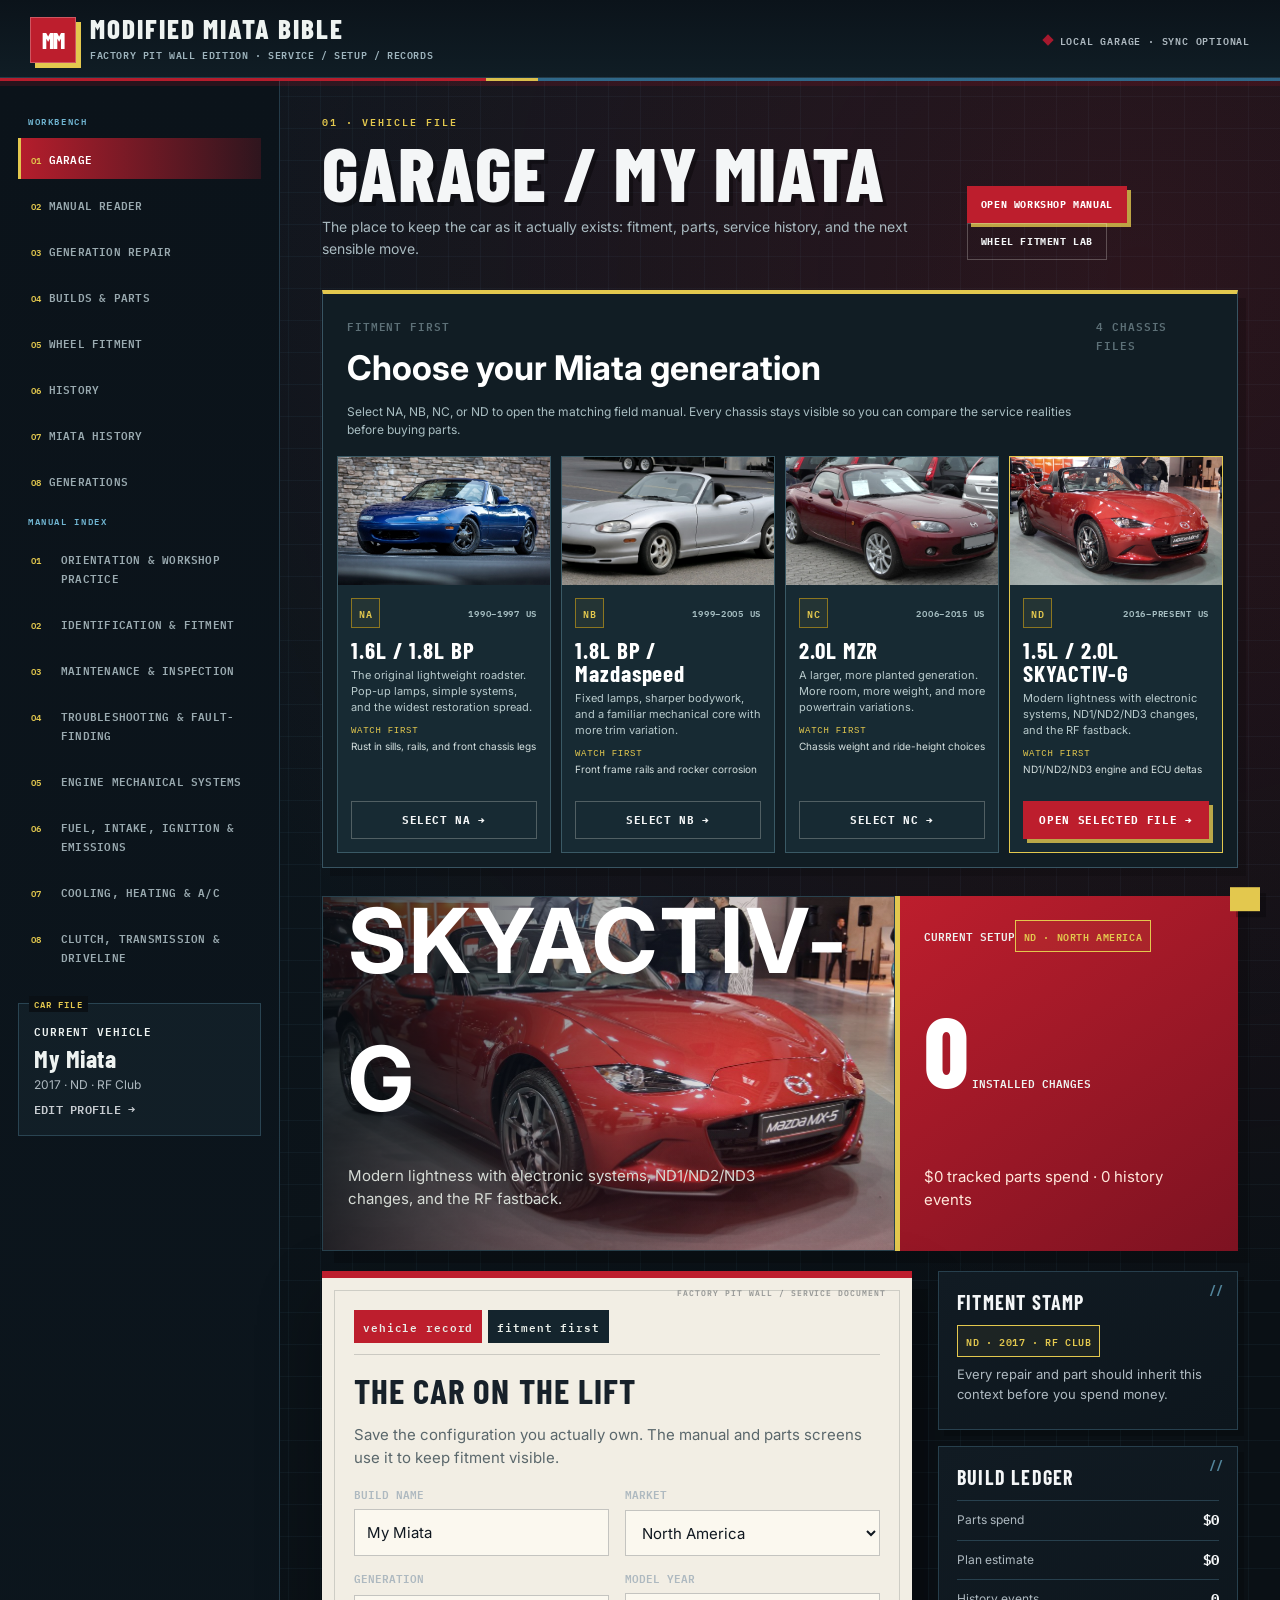
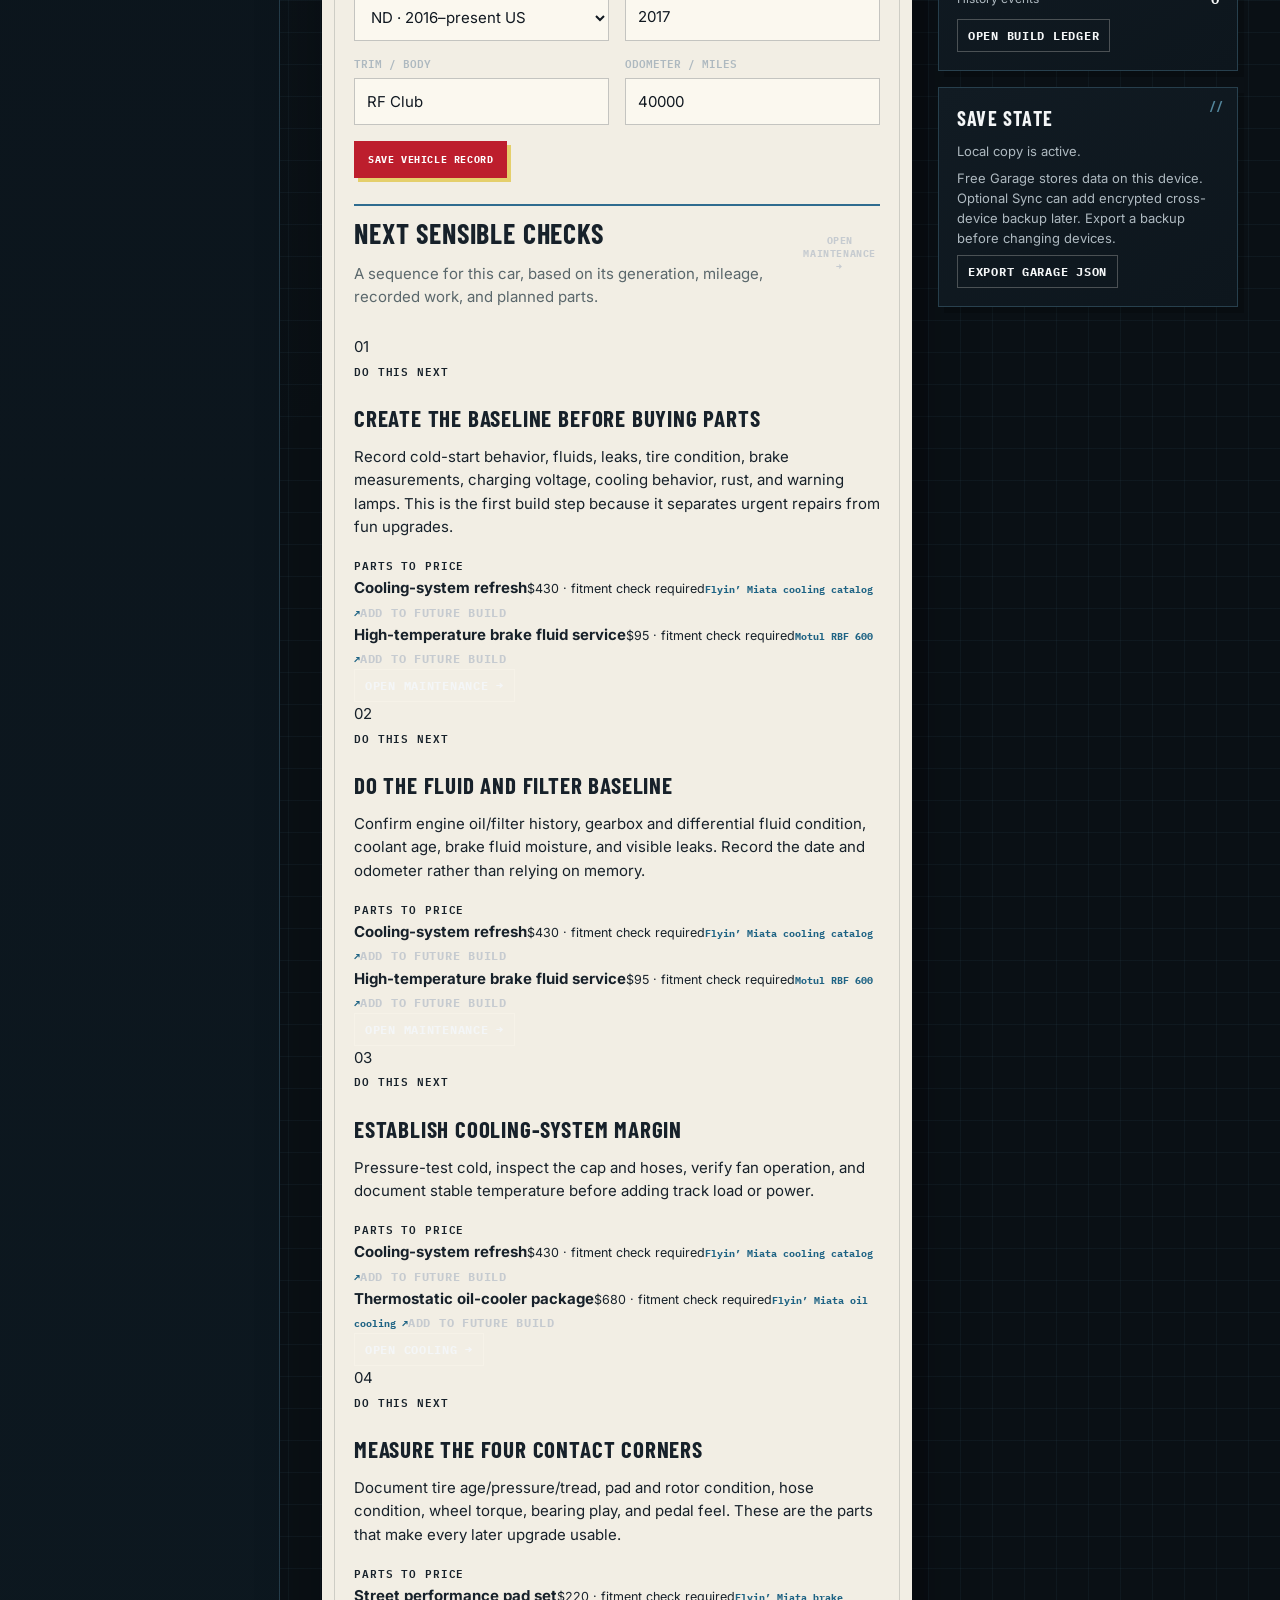
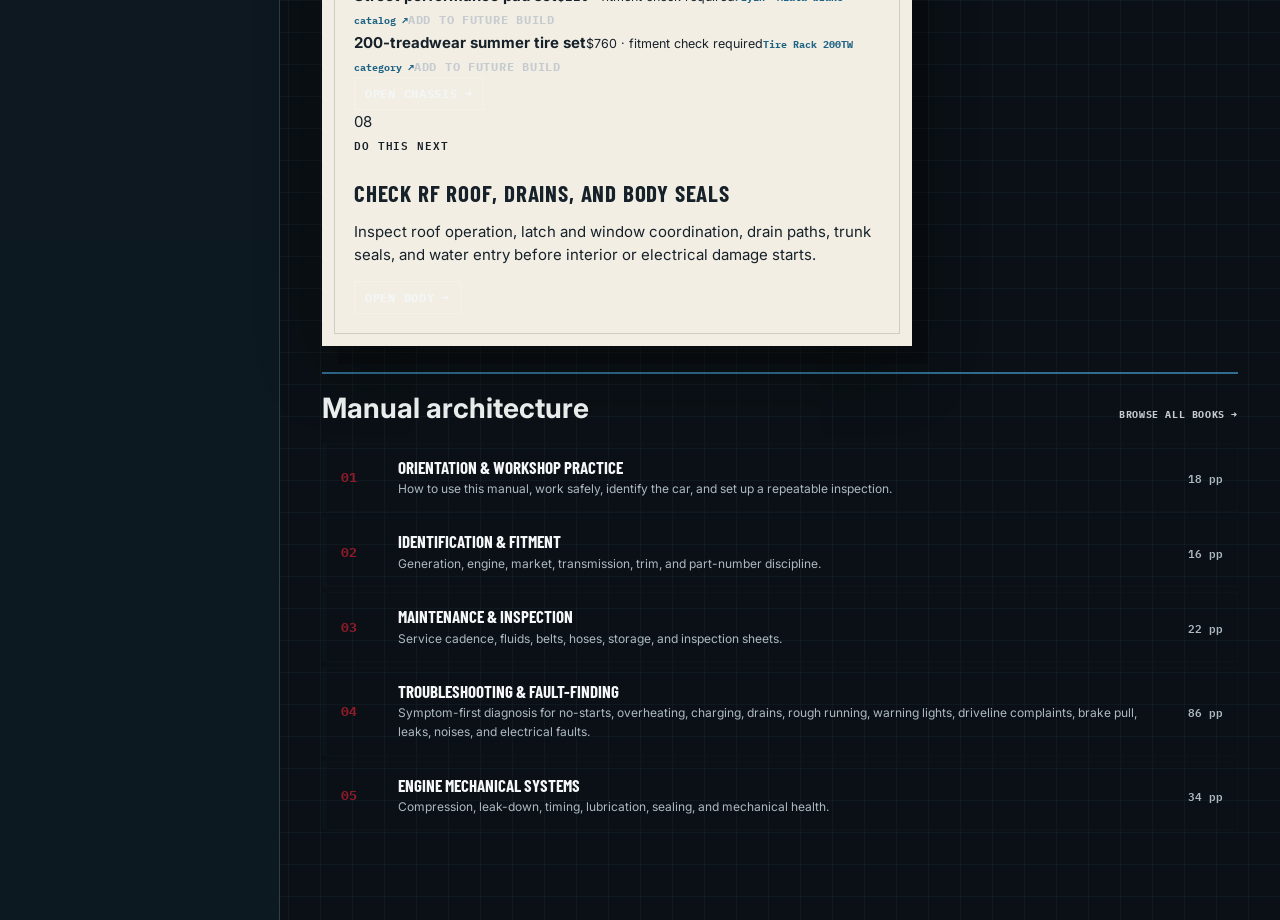
==== commit 5c18f6a7: "Make generation chooser the garage hero" ====
--- a/preview.html
+++ b/preview.html
@@ -883,8 +883,8 @@
 function renderNextSteps(g){const steps=garageNextSteps(g);return `<div class="section-band"><div><h2>Next sensible checks</h2><p class="muted">A sequence for this car, based on its generation, mileage, recorded work, and planned parts.</p></div><button class="button text" data-action="open-book" data-book="maintenance">Open maintenance →</button></div><div class="next-step-list">${steps.map((item,i)=>`<article class="next-step-card"><div class="next-step-index">${esc(item.priority||String(i+1).padStart(2,'0'))}</div><div class="next-step-copy"><span class="eyebrow">${item.book==='builds'?'BUILD SEQUENCE':'DO THIS NEXT'}</span><h3>${esc(item.title)}</h3><p>${esc(item.detail)}</p>${item.partSuggestions?.length?`<div class="next-parts"><span class="eyebrow">PARTS TO PRICE</span>${item.partSuggestions.map(part=>`<div class="next-part"><span><strong>${esc(part.name||part.title)}</strong><small>${part.cost?money(part.cost):'Verify current price'} · fitment check required</small>${catalogLink(part.id)}</span><button class="button text small" data-action="add-plan" data-part="${esc(part.id)}">Add to Future Build</button></div>`).join('')}</div>`:''}</div><button class="button small" data-action="${item.action}" ${item.action==='open-book'?`data-book="${esc(item.book)}"`:item.action==='view'?`data-view="${esc(item.view)}"`:''}>${item.action==='view'?'Open build ledger →':'Open '+esc(item.book)+' →'}</button></article>`).join('')}</div>`}
 function renderGenerationChooser(){return `<section class="generation-chooser" aria-labelledby="generation-chooser-title"><div class="section-band"><div><span class="eyebrow">FITMENT FIRST</span><h2 id="generation-chooser-title">Choose your Miata generation</h2><p class="muted">Select NA, NB, NC, or ND to open the matching field manual. Every chassis stays visible so you can compare the service realities before buying parts.</p></div><span class="eyebrow">4 chassis files</span></div><div class="generation-chooser-grid">${generations.map(gen=>`<article class="generation-chooser-card ${gen.id===state.profile.generation?'selected':''}"><img src="${gen.image}" alt="${gen.id} generation Mazda MX-5 Miata"><div class="generation-chooser-copy"><div class="generation-chooser-top"><span class="fitment-stamp">${gen.id}</span><span class="eyebrow">${esc(gen.years)}</span></div><h3>${esc(gen.engine)}</h3><p>${esc(gen.note)}</p><span class="chooser-watch"><strong>Watch first</strong> ${esc(gen.watch[0])}</span><button class="button ${gen.id===state.profile.generation?'primary':''}" data-action="select-generation" data-generation="${gen.id}">${gen.id===state.profile.generation?'Open selected file →':'Select '+gen.id+' →'}</button></div></article>`).join('')}</div></section>`}
 function renderGarage(){const g=currentGeneration();const checks=garageNextSteps(g);const installedCost=state.parts.reduce((sum,p)=>sum+p.cost,0);return `<div class="view">${renderHead('01 · vehicle file',`Garage / ${esc(state.profile.buildName)}`,'The place to keep the car as it actually exists: fitment, parts, service history, and the next sensible move.','<button class="button primary" data-action="view" data-view="manual">Open workshop manual</button><button class="button" data-action="view" data-view="fitment">Wheel fitment lab</button>')}
+  ${renderGenerationChooser()}
   <div class="hero-grid"><div class="hero-photo"><img src="${g.image}" alt="${g.id} generation Mazda MX-5 Miata"><div class="hero-copy"><div class="eyebrow">${g.id} · ${g.years}</div><h2>${g.engine}</h2><p>${esc(g.note)}</p></div></div><div class="hero-stat"><div><span class="stat-label">Current setup</span><div class="fitment-stamp">${g.id} · ${esc(state.profile.market)}</div></div><div><strong>${state.parts.length}</strong><span class="stat-label"> installed changes</span></div><p>${money(installedCost)} tracked parts spend · ${state.history.length} history events</p></div></div>
-  ${renderGenerationChooser()}
   <div class="workbench"><section class="sheet" aria-labelledby="garage-profile-title"><div class="index-tabs"><span class="index-tab active">vehicle record</span><span class="index-tab">fitment first</span></div><h2 id="garage-profile-title">The car on the lift</h2><p class="muted">Save the configuration you actually own. The manual and parts screens use it to keep fitment visible.</p>${renderProfileForm()}${renderNextSteps(g)}</section>${renderContextRail(g)}</div>
   <div class="section-band"><h2>Manual architecture</h2><button class="button text" data-action="view" data-view="manual">Browse all books →</button></div><div class="chapter-list">${books.slice(0,5).map(chapterRow).join('')}</div></div>`}
 function renderProfileForm(){return `<div class="form-grid"><div class="field"><label for="profile-name">Build name</label><input id="profile-name" data-field="buildName" value="${esc(state.profile.buildName)}"></div><div class="field"><label for="profile-market">Market</label><select id="profile-market" data-field="market"><option ${state.profile.market==='North America'?'selected':''}>North America</option><option ${state.profile.market==='Japan'?'selected':''}>Japan</option><option ${state.profile.market==='Europe'?'selected':''}>Europe</option><option ${state.profile.market==='Other'?'selected':''}>Other</option></select></div><div class="field"><label for="profile-generation">Generation</label><select id="profile-generation" data-field="generation">${generations.map(g=>`<option value="${g.id}" ${state.profile.generation===g.id?'selected':''}>${g.id} · ${g.years}</option>`).join('')}</select></div><div class="field"><label for="profile-year">Model year</label><input id="profile-year" data-field="year" type="number" min="1989" max="2030" value="${esc(state.profile.year)}"></div><div class="field"><label for="profile-trim">Trim / body</label><input id="profile-trim" data-field="trim" value="${esc(state.profile.trim)}"></div><div class="field"><label for="profile-mileage">Odometer / miles</label><input id="profile-mileage" data-field="mileage" type="number" min="0" value="${esc(state.profile.mileage)}"></div></div><div style="margin-top:16px"><button class="button primary" data-action="save-profile">Save vehicle record</button></div>`}
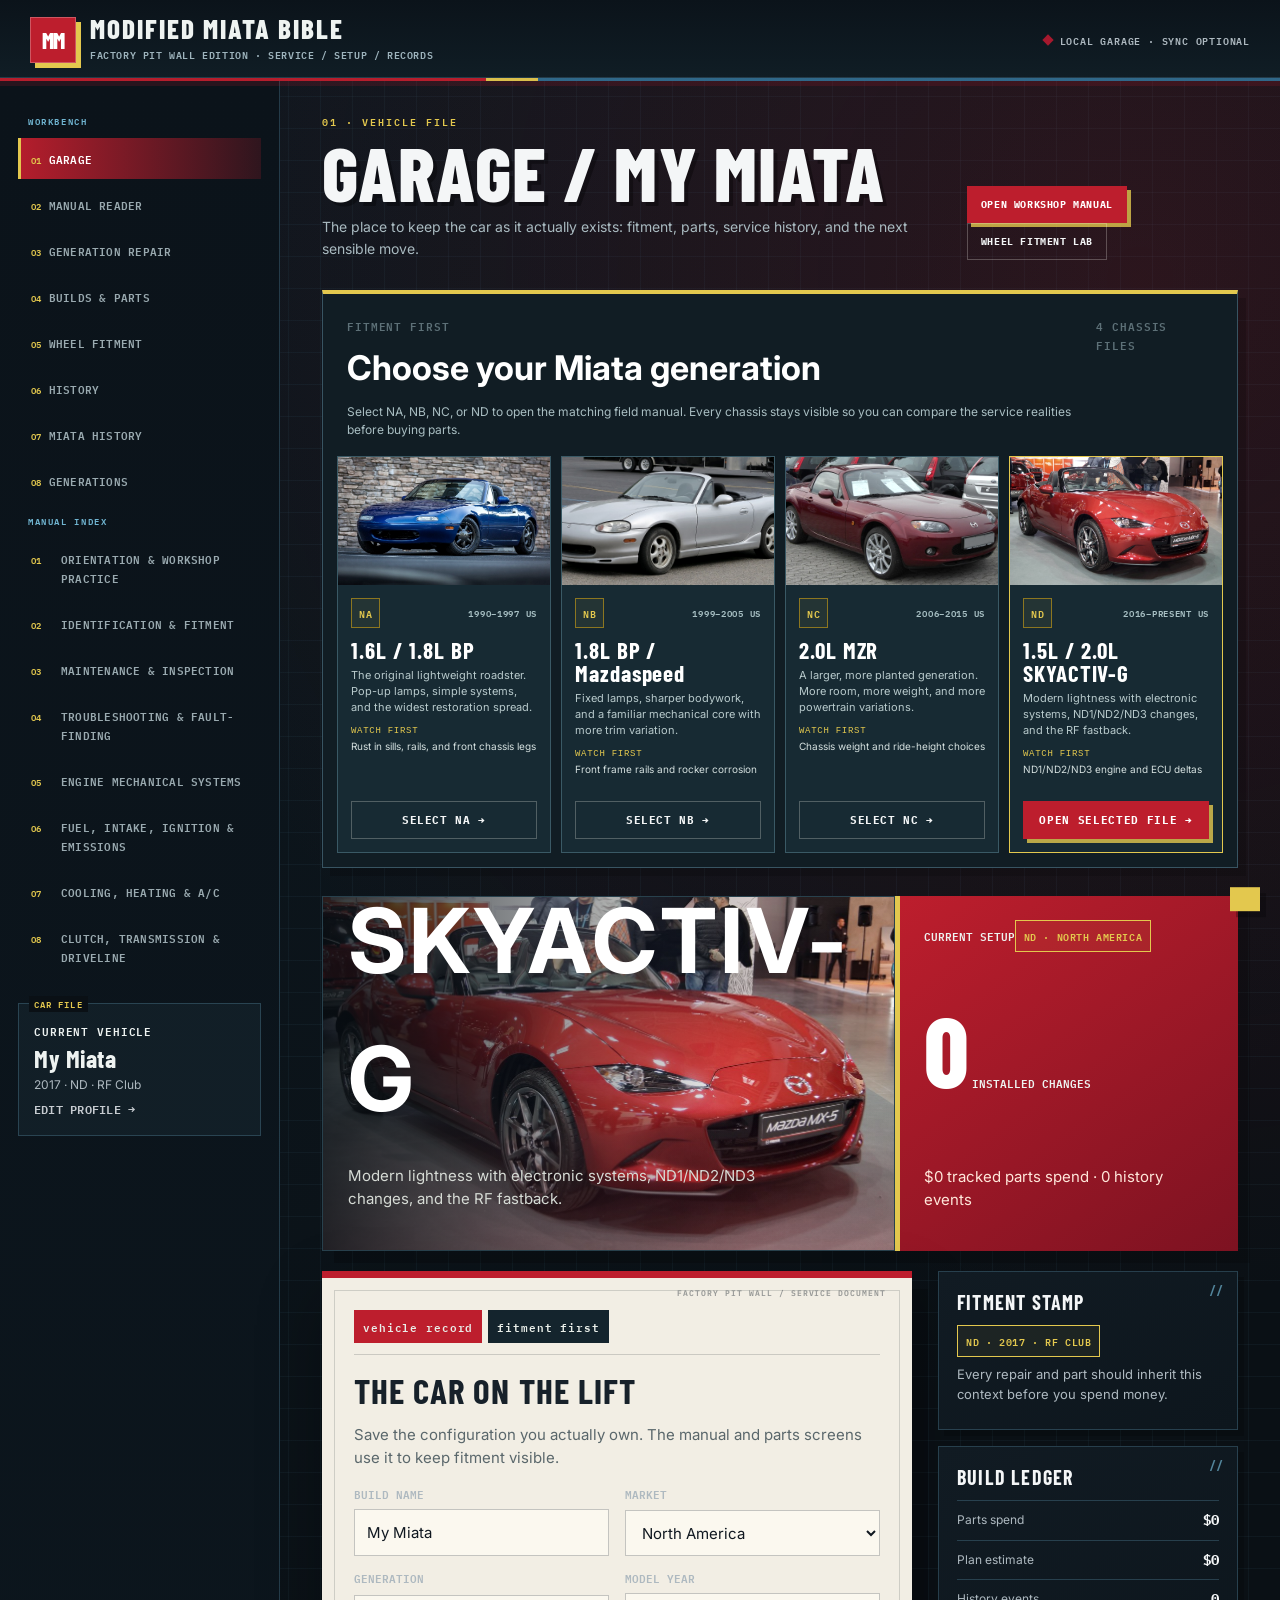
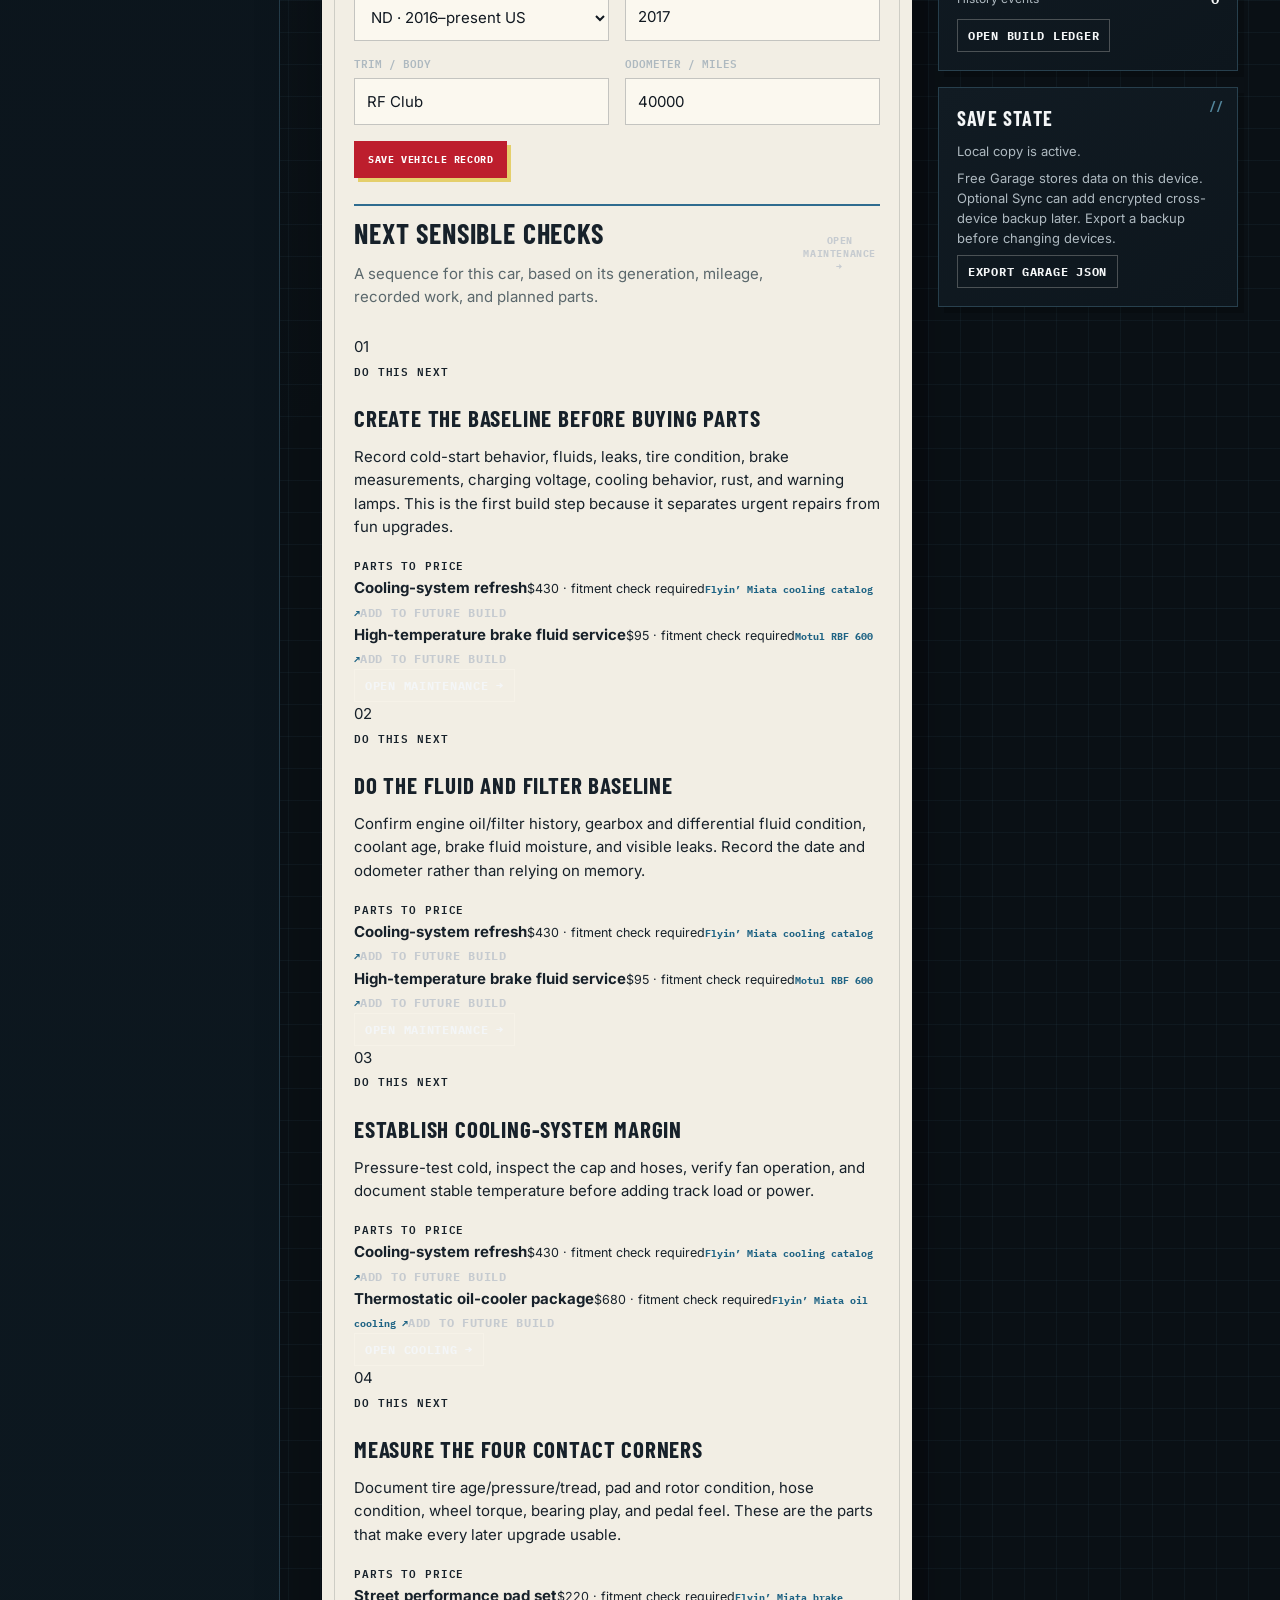
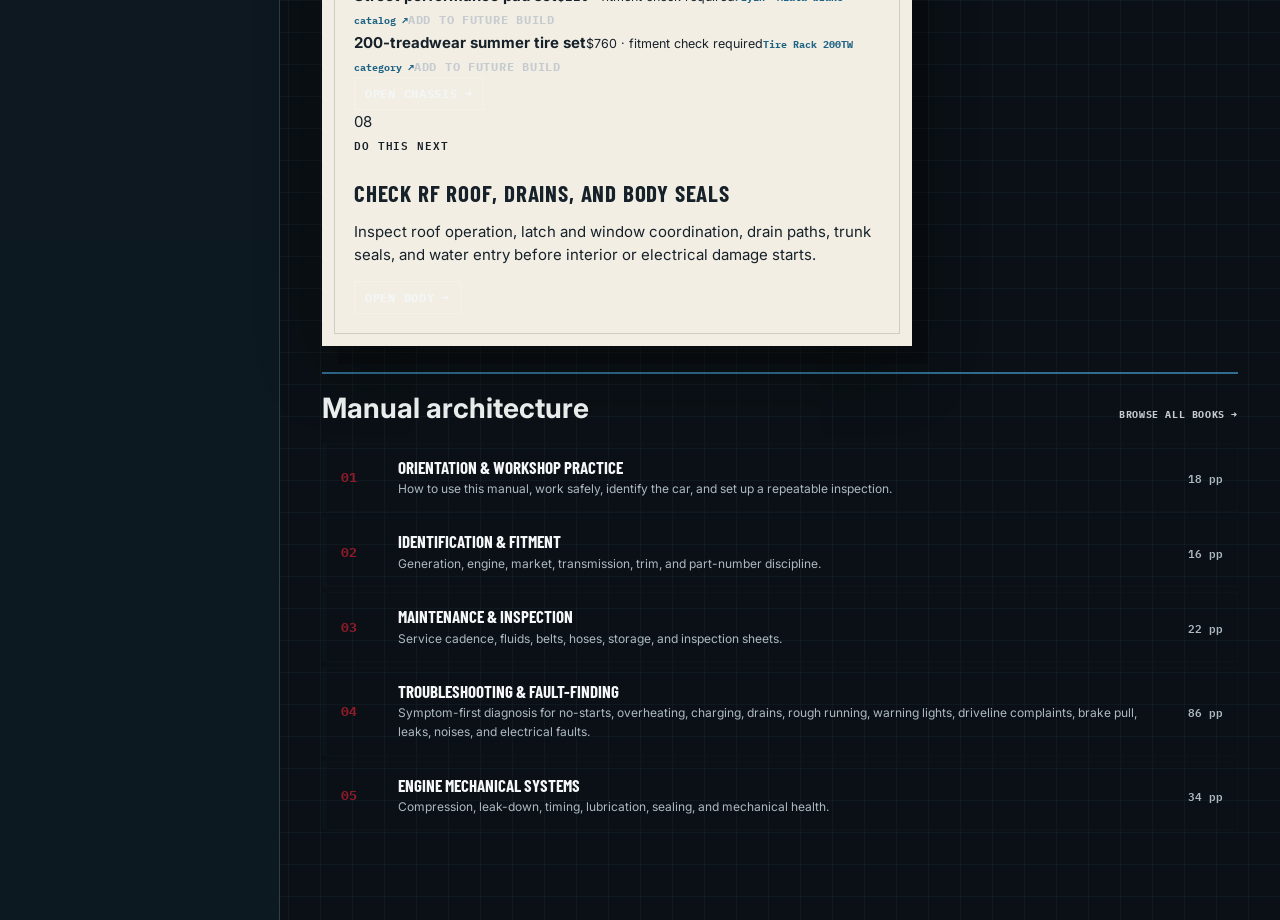
==== commit b52dc367: "Fix mobile fitment text overflow" ====
--- a/preview.html
+++ b/preview.html
@@ -122,6 +122,15 @@
 .fitment-warning{display:flex;gap:14px;align-items:flex-start;margin:0 0 18px;padding:15px 17px;background:#321b22;border:1px solid #83414a;border-left:5px solid var(--pit-red);color:#f3e2df;font-size:12px;line-height:1.5}.fitment-warning strong{color:#fff;font:700 12px var(--mono);white-space:nowrap}.fitment-tabs{display:flex;gap:8px;flex-wrap:wrap;margin:0 0 17px}.fitment-tabs .button{display:flex;flex-direction:column;align-items:flex-start;min-width:94px}.fitment-tabs small{font:9px var(--mono);color:#9fb7bc;margin-top:3px}.fitment-tabs .primary small{color:#ffe2a1}.fitment-identity{display:flex;justify-content:space-between;gap:20px;padding:24px;background:linear-gradient(120deg,#142d3a,#10191f);border:1px solid #385462;border-top:4px solid var(--pit-yellow);box-shadow:8px 8px 0 rgba(0,0,0,.18);color:#fff;margin-bottom:22px}.fitment-identity h2{font:700 42px/.95 var(--display);letter-spacing:.03em;margin:7px 0 8px}.fitment-identity p{color:#b4c6ca;font-size:12px;margin:0;max-width:720px}.fitment-identity-stats{display:flex;gap:28px;align-items:center}.fitment-identity-stats>div{border-left:1px solid #44616b;padding-left:18px}.fitment-identity-stats strong{display:block;color:var(--pit-yellow);font:700 24px var(--mono);margin-top:8px}.fitment-layout{display:grid;grid-template-columns:minmax(0,1fr) 290px;gap:20px}.fitment-main{min-width:0}.fitment-tier-grid{display:grid;grid-template-columns:repeat(2,minmax(0,1fr));gap:10px}.fitment-tier{padding:17px;background:#14242c;border:1px solid #365361;border-left:5px solid #547482;color:#eef3f0;min-height:198px}.fitment-tier.fitment-no-mod{border-left-color:#75b798}.fitment-tier.fitment-slight-rub{border-left-color:var(--pit-yellow)}.fitment-tier.fitment-modify{border-left-color:#e58c51}.fitment-tier.fitment-widebody{border-left-color:var(--pit-red)}.fitment-tier-head{display:flex;justify-content:space-between;gap:10px;align-items:center}.fitment-tier-head .eyebrow{color:#9bb5bc;font-size:9px}.fitment-level{display:inline-block;padding:5px 7px;background:#263e48;color:#dbe7e4;font:700 10px var(--mono);letter-spacing:.06em;text-transform:uppercase}.fitment-no-mod .fitment-level{background:#21483d;color:#b9ead0}.fitment-slight-rub .fitment-level{background:#51431b;color:#ffe59b}.fitment-modify .fitment-level{background:#59351f;color:#ffd0a6}.fitment-widebody .fitment-level{background:#54232b;color:#ffc8c1}.fitment-tier h3{font:700 25px/1.02 var(--display);color:#fff;margin:16px 0 9px}.fitment-tier p{color:#b6c9cc;font-size:12px;line-height:1.5;margin:0}.fitment-tier-foot{display:flex;justify-content:space-between;gap:8px;border-top:1px solid #365361;padding-top:10px;margin-top:14px;color:#91acb3;font:9px var(--mono);text-transform:uppercase;letter-spacing:.05em}.rub-cause-grid{display:grid;grid-template-columns:repeat(2,minmax(0,1fr));gap:10px}.rub-cause-grid article{padding:16px;background:#f0eee7;color:#16242c;border-top:4px solid #47748b}.rub-cause-grid h3{font:700 23px/1 var(--display);margin:11px 0 6px;text-transform:uppercase}.rub-cause-grid p{font-size:12px;line-height:1.5;color:#516166;margin:0}.rub-cause-grid .fitment-level{background:#dbe7e8;color:#214c61}.spacer-grid{display:grid;grid-template-columns:repeat(2,minmax(0,1fr));gap:10px}.spacer-card{padding:17px;background:#102029;border:1px solid #456675;color:#edf3f0}.spacer-card h3{font:700 21px/1.05 var(--display);color:#fff;margin:11px 0 8px}.spacer-card p{color:#b8c9cc;font-size:12px;line-height:1.5;margin:0}.spacer-math{display:inline-block;margin-top:15px;padding:7px 9px;color:var(--pit-yellow);border:1px solid #665b28;font:10px var(--mono)}.widebody-grid{display:grid;grid-template-columns:repeat(2,minmax(0,1fr));gap:10px}.widebody-card{padding:18px;background:linear-gradient(135deg,#321c24,#19252b);border:1px solid #75414b;color:#fff}.widebody-card h3{font:700 27px/1 var(--display);margin:12px 0 8px;color:#fff}.widebody-card p{font-size:12px;line-height:1.5;color:#e0c8c6;margin:0 0 15px}.fitment-source{display:block;margin:8px 0 2px}.context-card .fitment-source + p{font-size:11px;margin:0 0 11px}.fitment-checklist{padding-left:20px;color:#b8cacc;font-size:12px;line-height:1.55}.fitment-checklist li{margin:7px 0}
 @media(max-width:1000px){.fitment-layout{grid-template-columns:1fr}.fitment-layout .context-rail{grid-template-columns:repeat(2,minmax(0,1fr))}.fitment-identity-stats{align-items:flex-start}.fitment-tier-grid{grid-template-columns:repeat(2,minmax(0,1fr))}}
 @media(max-width:680px){.fitment-warning{display:block}.fitment-warning strong{display:block;margin-bottom:7px}.fitment-identity{display:block;padding:18px}.fitment-identity h2{font-size:35px}.fitment-identity-stats{margin-top:18px;gap:18px}.fitment-tier-grid,.rub-cause-grid,.spacer-grid,.widebody-grid,.fitment-layout .context-rail{grid-template-columns:1fr}.fitment-tier{min-height:0}.fitment-tier-foot{display:block}.fitment-tier-foot span{display:block;margin-top:4px}.fitment-tabs .button{flex:1;min-width:0}.fitment-tabs{gap:5px}}
+
+
+/* Compact mobile hero chooser: preserve readability while fitting both rows on the first screen */
+@media(max-width:600px){.generation-chooser{margin-top:10px;margin-bottom:18px;padding:0 7px 7px}.generation-chooser .section-band{padding:12px 5px 10px}.generation-chooser .section-band h2{font-size:25px;line-height:.98}.generation-chooser .section-band p{font-size:10px;line-height:1.35;margin-top:6px}.generation-chooser .section-band>.eyebrow{margin-top:7px;font-size:9px}.generation-chooser-grid{gap:6px}.generation-chooser-card img{height:78px}.generation-chooser-copy{padding:8px}.generation-chooser-top .eyebrow{font-size:8px}.generation-chooser-card .fitment-stamp{font-size:9px;padding:4px 5px}.generation-chooser-card h3{font-size:17px;line-height:.98;margin:8px 0 4px}.generation-chooser-card p{font-size:9px;line-height:1.3;min-height:47px;margin-bottom:6px}.chooser-watch{font-size:8px;line-height:1.3;min-height:34px;margin-bottom:7px}.chooser-watch strong{font-size:8px;margin-bottom:2px}.generation-chooser-card .button{padding:7px 4px;font-size:9px;line-height:1.1}}
+
+
+/* Mobile overflow guardrails */
+html,body{overflow-x:hidden;max-width:100%}.fitment-warning strong{white-space:normal}.fitment-warning span{min-width:0;overflow-wrap:anywhere}.fitment-identity,.fitment-layout,.fitment-main,.fitment-tier,.spacer-card,.widebody-card{min-width:0}.fitment-identity h2,.fitment-tier h3,.spacer-card h3,.widebody-card h3{overflow-wrap:anywhere}
+@media(max-width:680px){.fitment-warning{width:100%;max-width:100%;box-sizing:border-box}.fitment-warning strong{white-space:normal}.fitment-identity{width:100%;max-width:100%;overflow:hidden}.fitment-identity-stats{min-width:0}.fitment-identity-stats>div{min-width:0}.fitment-identity-stats strong{font-size:20px;overflow-wrap:anywhere}.view-head,.view-head>div,.view-actions{min-width:0;max-width:100%}.view-deck{overflow-wrap:anywhere}}
 
 </style>
 </head>
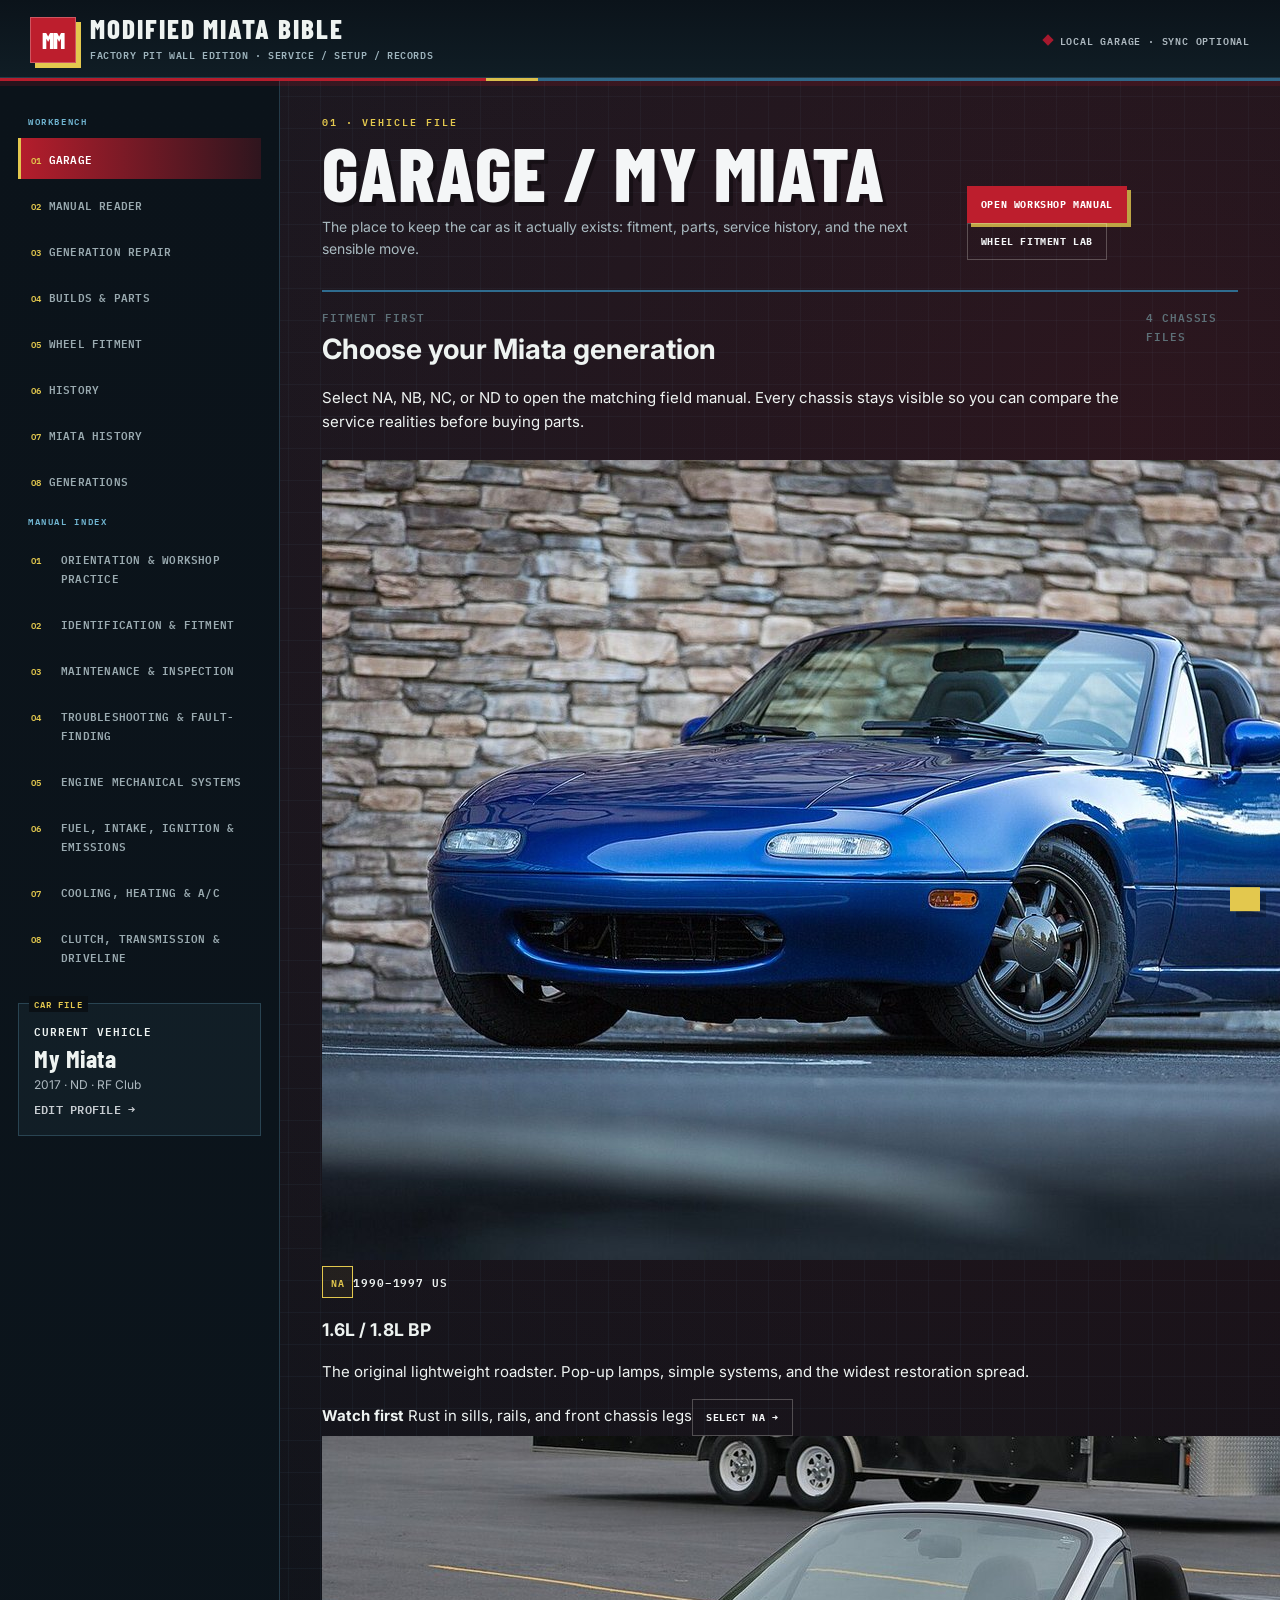
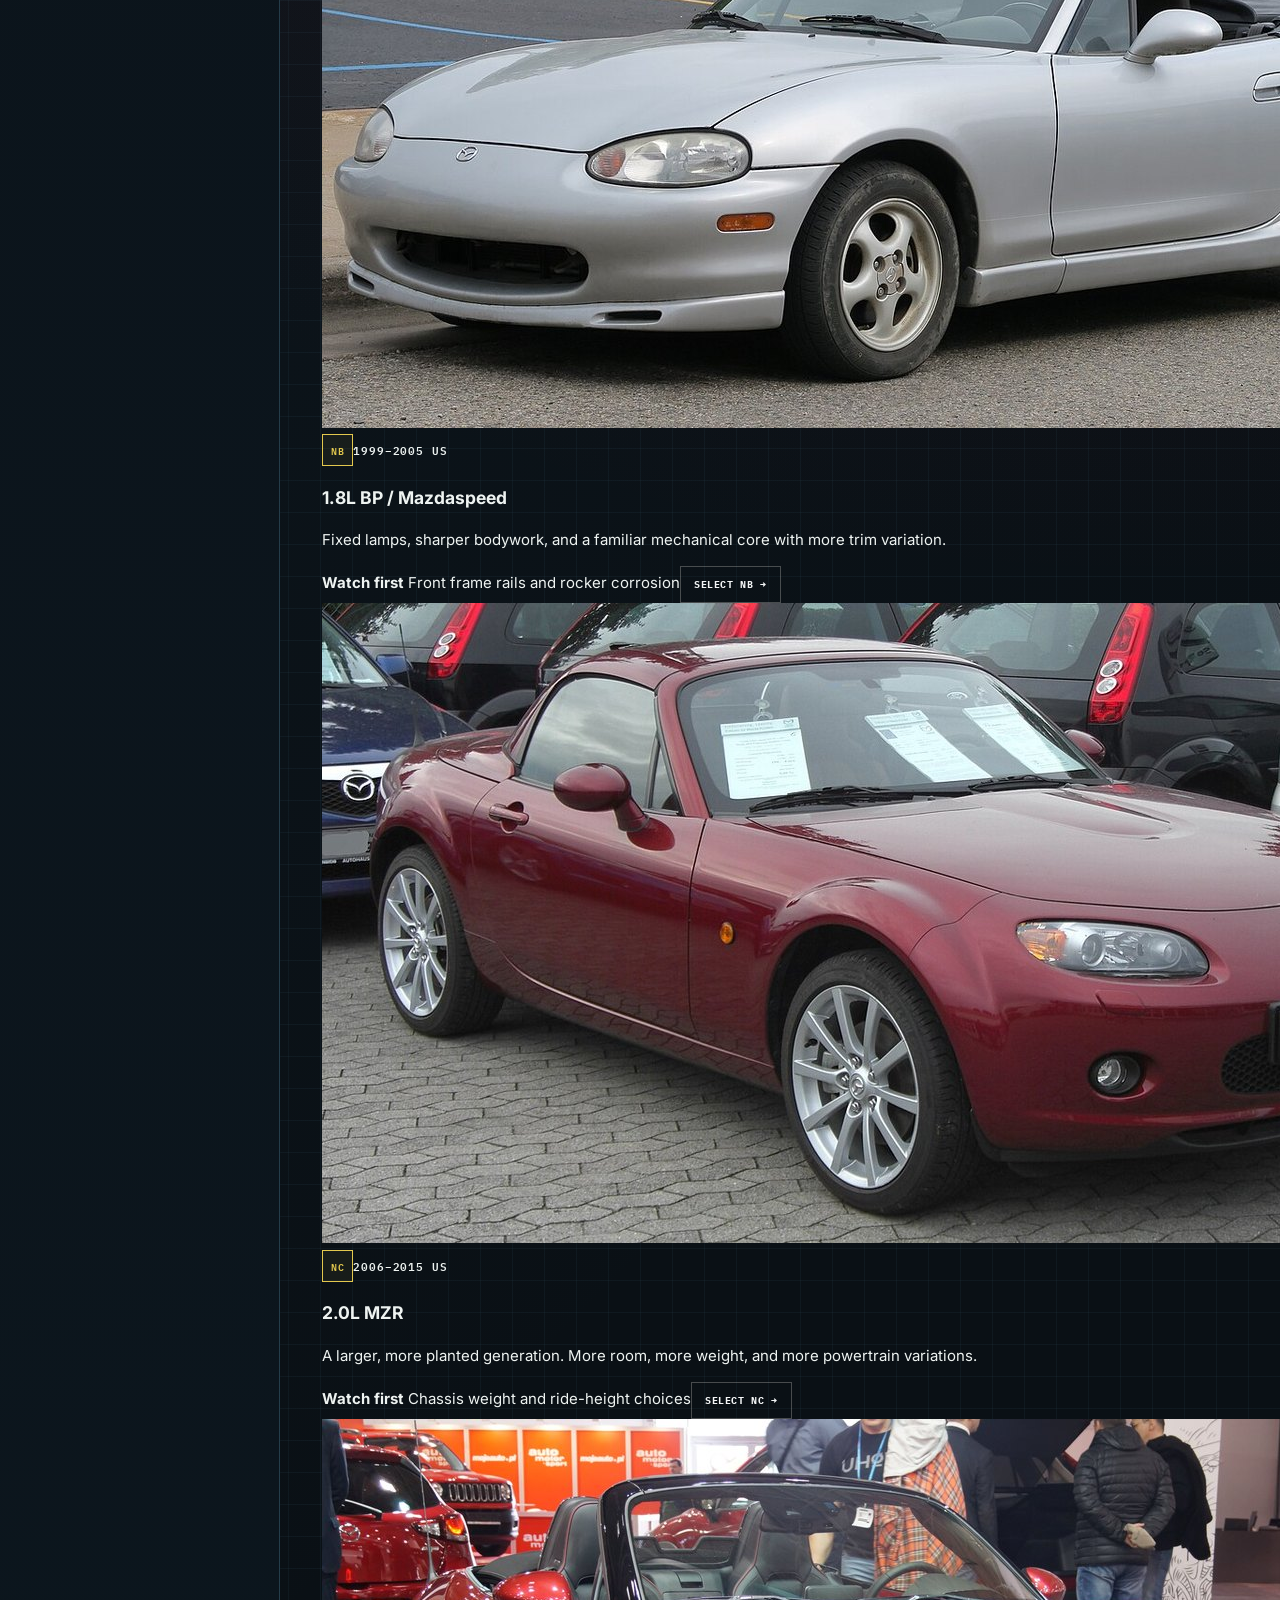
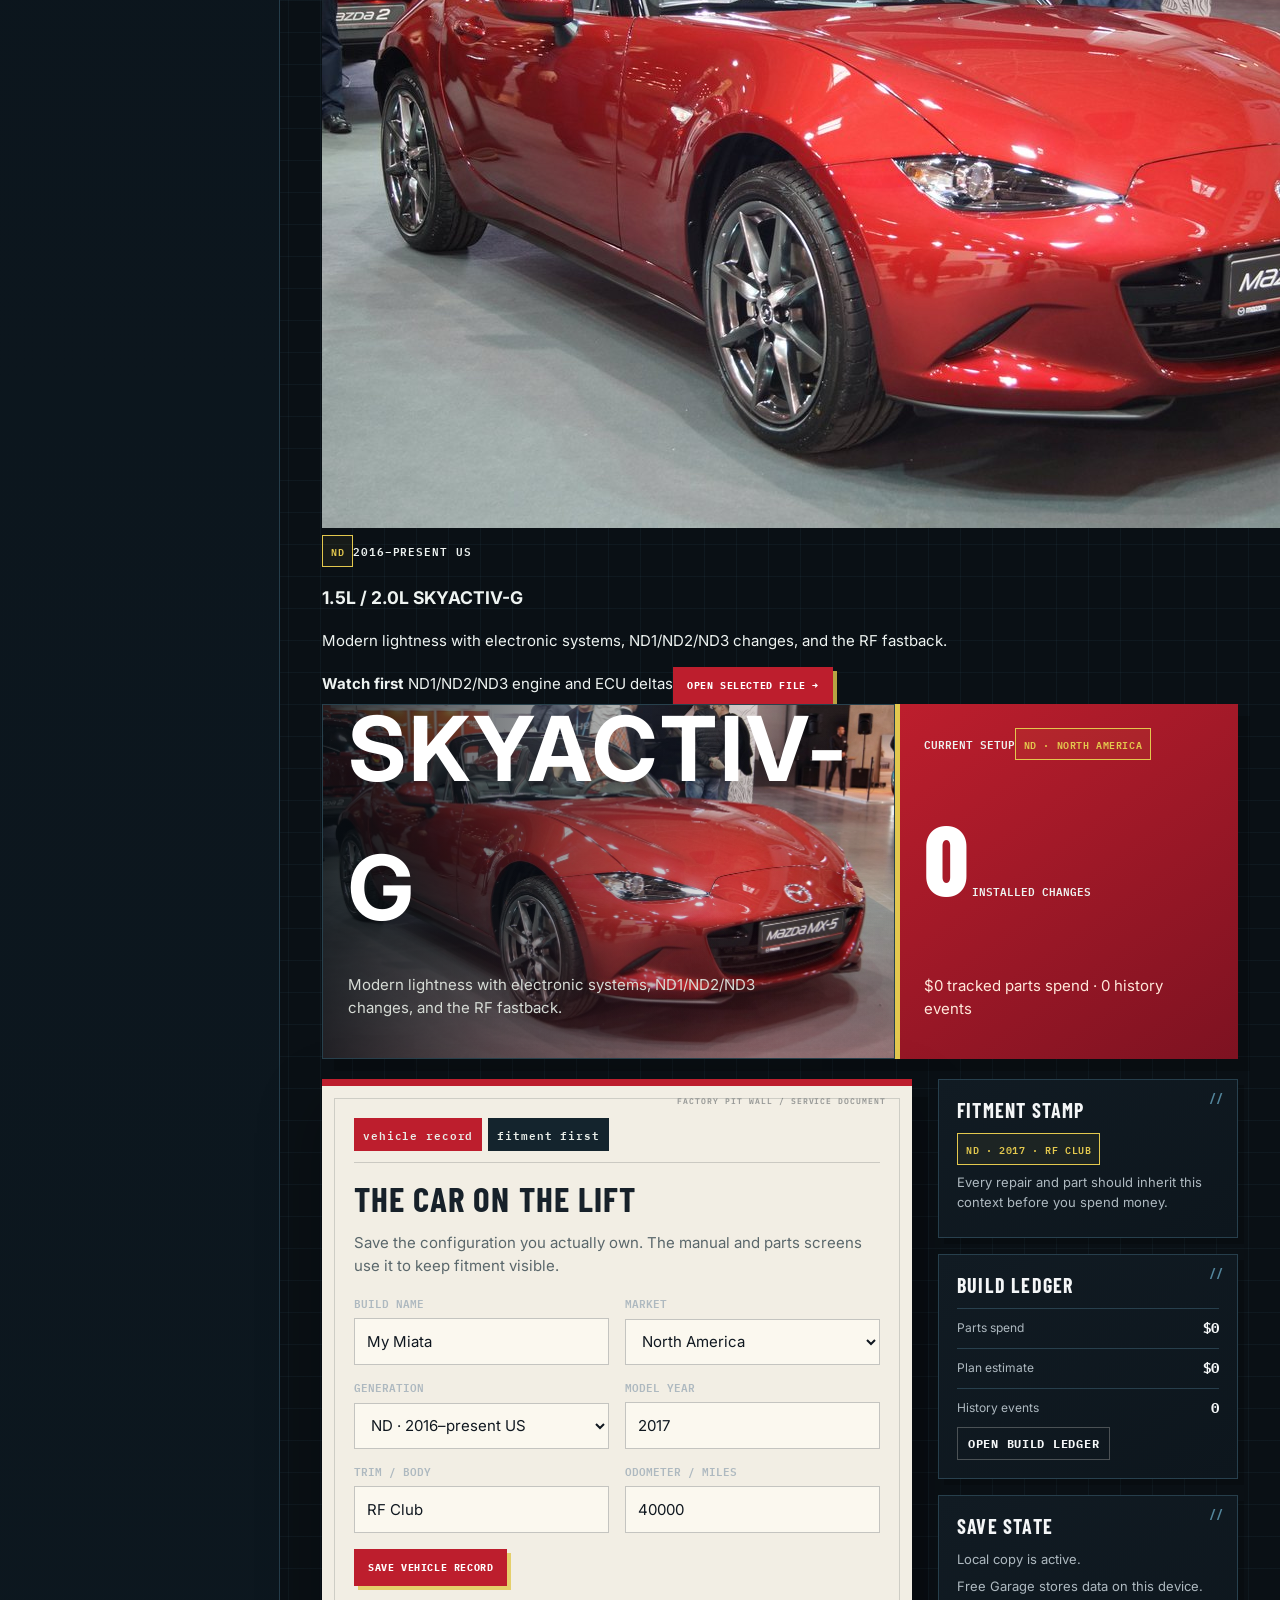
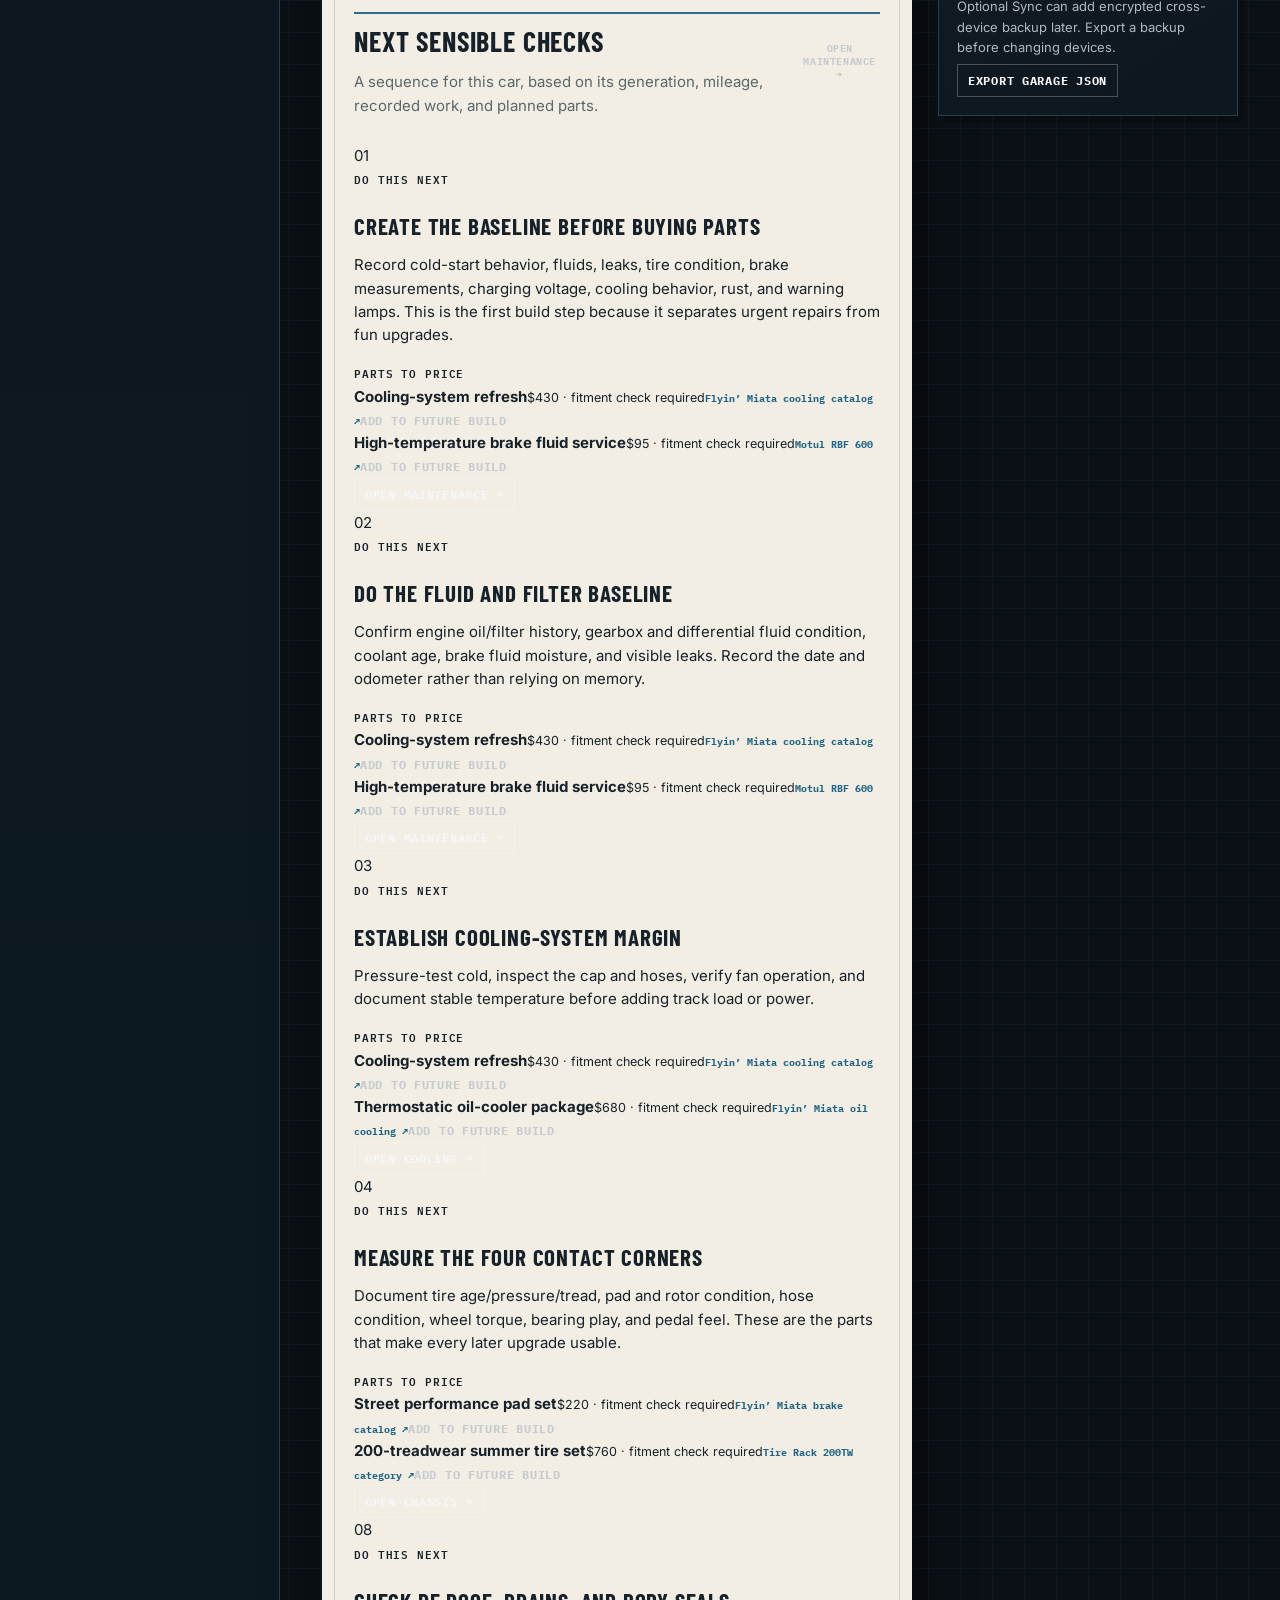
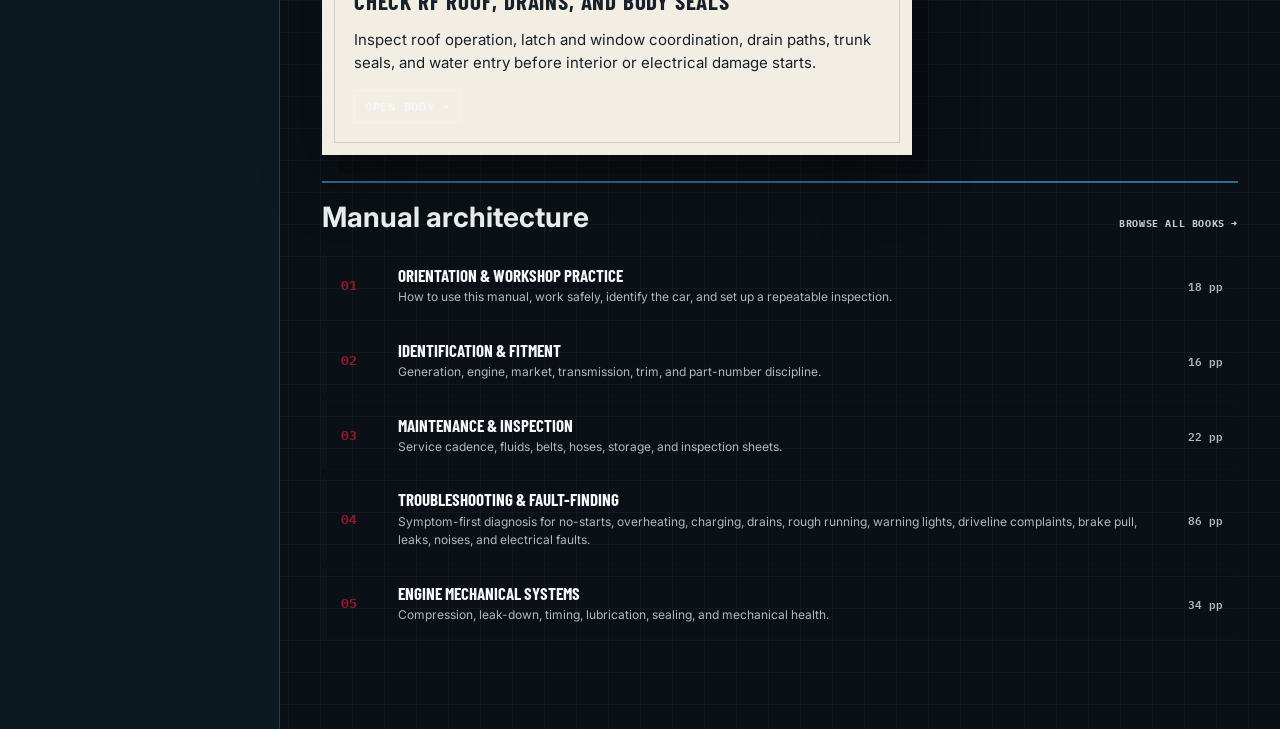
==== commit 7d744543: "Contain mobile manual reader content" ====
--- a/preview.html
+++ b/preview.html
@@ -10,127 +10,26 @@
   <link rel="preconnect" href="https://fonts.gstatic.com" crossorigin>
   <link href="https://fonts.googleapis.com/css2?family=Barlow+Condensed:wght@500;600;700;800&family=IBM+Plex+Mono:wght@500;600&family=Inter:wght@400;500;600;700&display=swap" rel="stylesheet">
   <style id="miata-bible-inline-styles">
-:root{
-  --ink:#101820;--ink-2:#18232d;--ink-3:#24323d;--paper:#f4f6f7;--paper-2:#e4e8eb;--steel:#aeb8bf;--line:rgba(228,232,235,.17);--vermilion:#a6192e;--vermilion-dark:#7d1021;--amber:#c6cbd0;--green:#75b798;--white:#ffffff;--muted:#aeb9c0;--blue:#3d7397;--mono:'IBM Plex Mono',monospace;--display:'Barlow Condensed',Impact,sans-serif;--body:Inter,system-ui,sans-serif;--radius:3px;--shadow:0 24px 60px rgba(0,0,0,.28)
-}
-*{box-sizing:border-box}html{scroll-behavior:smooth}body{margin:0;background:var(--ink);color:var(--paper);font:15px/1.55 var(--body)}button,input,select,textarea{font:inherit}button{cursor:pointer}a{color:inherit}button:focus-visible,input:focus-visible,select:focus-visible,textarea:focus-visible,a:focus-visible{outline:3px solid var(--amber);outline-offset:3px}.skip-link{position:fixed;left:16px;top:12px;z-index:20;padding:10px 14px;background:var(--amber);color:var(--ink);transform:translateY(-160%);font-weight:800}.skip-link:focus{transform:none}.noscript{padding:32px;max-width:760px;margin:auto}.app-shell{min-height:100vh;display:grid;grid-template-columns:280px minmax(0,1fr);grid-template-rows:auto 1fr}.topbar{grid-column:1/-1;display:flex;align-items:center;justify-content:space-between;gap:24px;padding:22px 30px 18px;border-bottom:1px solid var(--line);background:linear-gradient(90deg,#0f171e 0%,#14232d 65%,#182c37 100%);position:sticky;top:0;z-index:10}.brand-lockup{display:flex;align-items:center;gap:14px}.brand-mark{display:grid;place-items:center;width:42px;height:42px;background:var(--vermilion);color:var(--white);font:800 22px/1 var(--display);letter-spacing:-.04em;box-shadow:5px 5px 0 rgba(243,182,77,.8)}.eyebrow,.mono{font:600 11px var(--mono);letter-spacing:.08em;text-transform:uppercase}.brand-name{font:800 27px/.9 var(--display);letter-spacing:.03em;text-transform:uppercase}.brand-sub{color:var(--muted);font-size:12px;margin-top:5px}.sync-pill{display:flex;align-items:center;gap:8px;color:var(--muted);font:600 11px var(--mono);text-transform:uppercase}.sync-dot{width:8px;height:8px;background:var(--amber);border-radius:50%;box-shadow:0 0 0 4px rgba(243,182,77,.12)}.sync-dot.saved{background:var(--green)}.sync-dot.offline{background:var(--vermilion)}.rail{background:#0d151c;border-right:1px solid var(--line);padding:26px 18px 36px;min-height:calc(100vh - 86px)}.rail-label{color:var(--muted);font:600 10px var(--mono);text-transform:uppercase;letter-spacing:.1em;margin:12px 10px 9px}.rail nav{display:grid;gap:3px}.rail button,.top-nav button{border:0;background:transparent;color:var(--muted);text-align:left;padding:10px 11px;border-radius:var(--radius);font-weight:600}.rail button:hover,.rail button.active,.top-nav button:hover,.top-nav button.active{background:var(--vermilion);color:var(--white)}.rail button.active{box-shadow:4px 0 0 var(--amber)}.chapter-link{display:flex;gap:10px;align-items:baseline}.chapter-number{color:var(--amber);font:600 10px var(--mono);min-width:20px}.rail-vehicle{margin-top:26px;padding:15px;border:1px solid var(--line);background:rgba(255,255,255,.025)}.rail-vehicle strong{display:block;font:700 22px var(--display);letter-spacing:.02em}.rail-vehicle p{margin:3px 0;color:var(--muted);font-size:12px}.main{min-width:0;background:radial-gradient(circle at 84% 10%,rgba(213,83,61,.12),transparent 30%),var(--ink);padding:28px 38px 80px}.top-nav{display:none}.view{max-width:1440px;margin:0 auto}.view-head{display:flex;justify-content:space-between;align-items:flex-end;gap:24px;margin:4px 0 26px}.view-kicker{color:var(--amber);font:600 11px var(--mono);text-transform:uppercase;letter-spacing:.12em}.view-title{font:800 clamp(34px,5vw,68px)/.9 var(--display);text-transform:uppercase;letter-spacing:-.02em;margin:7px 0 0;color:var(--paper)}.view-deck{max-width:680px;color:var(--muted);margin:10px 0 0}.button{border:1px solid rgba(255,250,241,.25);background:transparent;color:var(--paper);padding:10px 13px;border-radius:var(--radius);font-weight:700}.button:hover{border-color:var(--amber);color:var(--amber)}.button.primary{background:var(--vermilion);border-color:var(--vermilion);color:var(--white)}.button.primary:hover{background:var(--vermilion-dark);border-color:var(--vermilion-dark)}.button.small{font-size:12px;padding:8px 10px}.button.text{padding:0;border:0;color:var(--amber)}.button.danger{border-color:rgba(213,83,61,.6);color:#ff9c89}.workbench{display:grid;grid-template-columns:minmax(0,1fr) 300px;gap:22px}.sheet{background:var(--paper);color:var(--ink);padding:26px;box-shadow:var(--shadow);border-radius:var(--radius);position:relative}.sheet:before{content:'';position:absolute;inset:10px;pointer-events:none;border:1px solid rgba(16,24,32,.1)}.sheet>*{position:relative}.sheet h2,.sheet h3{font-family:var(--display);text-transform:uppercase;letter-spacing:.02em}.sheet h2{font-size:32px;line-height:1;margin:0 0 12px}.sheet h3{font-size:23px;line-height:1.05;margin:24px 0 8px}.sheet p{max-width:78ch}.sheet .muted{color:#58676b}.index-tabs{display:flex;gap:6px;flex-wrap:wrap;margin-bottom:18px}.index-tab{font:600 11px var(--mono);background:var(--ink);color:var(--paper);padding:7px 9px;border-radius:2px}.index-tab.active{background:var(--vermilion)}.notice{border-left:4px solid var(--amber);background:rgba(243,182,77,.12);padding:12px 14px;margin:15px 0}.notice.danger{border-left-color:var(--vermilion);background:rgba(213,83,61,.11)}.notice.success{border-left-color:var(--green);background:rgba(131,200,158,.12)}.context-rail{display:grid;gap:14px;align-content:start}.context-card{border:1px solid var(--line);background:rgba(255,255,255,.04);padding:18px;border-radius:var(--radius)}.context-card h3{font:700 18px var(--display);text-transform:uppercase;margin:0 0 11px;color:var(--paper)}.context-card p{color:var(--muted);font-size:13px;margin:7px 0}.fitment-stamp{display:inline-flex;gap:7px;align-items:center;border:1px solid rgba(243,182,77,.65);color:var(--amber);padding:6px 8px;font:600 10px var(--mono);letter-spacing:.06em;text-transform:uppercase}.metric-row{display:flex;justify-content:space-between;gap:15px;border-top:1px solid var(--line);padding:10px 0;color:var(--muted);font-size:12px}.metric-row b{color:var(--paper);font:700 14px var(--mono)}.field{display:grid;gap:6px;margin:12px 0}.field label{font:600 11px var(--mono);text-transform:uppercase;color:var(--muted)}.field input,.field select,.field textarea,.search-input{width:100%;background:var(--ink-2);color:var(--paper);border:1px solid rgba(255,255,255,.16);border-radius:var(--radius);padding:11px 12px}.sheet .field input,.sheet .field select,.sheet .field textarea{background:#fffaf1;color:var(--ink);border-color:rgba(16,24,32,.2)}.field textarea{min-height:110px;resize:vertical}.form-grid{display:grid;grid-template-columns:repeat(2,minmax(0,1fr));gap:12px 16px}.form-grid .field{margin:0}.hero-grid{display:grid;grid-template-columns:1.25fr .75fr;gap:18px;margin-bottom:20px}.hero-photo{min-height:325px;position:relative;overflow:hidden;background:#192b37}.hero-photo img{width:100%;height:100%;object-fit:cover;display:block;filter:saturate(.85) contrast(1.05)}.hero-photo:after{content:'';position:absolute;inset:0;background:linear-gradient(90deg,rgba(16,24,32,.75),transparent 70%)}.hero-copy{position:absolute;left:25px;bottom:24px;z-index:1;max-width:470px}.hero-copy .eyebrow{color:var(--amber)}.hero-copy h2{color:var(--white);font-size:clamp(40px,6vw,82px);margin:8px 0 4px}.hero-copy p{color:#d6dbd5}.hero-stat{background:var(--vermilion);padding:24px;display:flex;flex-direction:column;justify-content:space-between}.hero-stat .eyebrow{color:#ffd8c7}.hero-stat strong{font:800 clamp(46px,7vw,86px)/.85 var(--display);color:var(--white);letter-spacing:-.04em}.hero-stat p{color:#ffe7da}.stat-label{font:600 11px var(--mono);text-transform:uppercase}.section-band{display:flex;justify-content:space-between;align-items:baseline;border-top:1px solid var(--line);padding-top:15px;margin:26px 0 12px}.section-band h2{margin:0;font-size:25px}.section-band a{color:var(--amber);font:600 11px var(--mono);text-decoration:none}.quick-grid{display:grid;grid-template-columns:repeat(3,1fr);gap:10px}.quick-card{padding:17px;background:var(--ink-2);border:1px solid var(--line);border-top:3px solid var(--vermilion);min-height:120px}.quick-card h3{font-size:21px;margin:0 0 7px}.quick-card p{font-size:12px;color:var(--muted);margin:0}.chapter-list{display:grid;gap:8px}.chapter-row{display:grid;grid-template-columns:45px minmax(0,1fr) 60px;gap:12px;align-items:center;padding:13px 14px;background:rgba(255,255,255,.035);border:1px solid var(--line);text-align:left;color:var(--paper)}.chapter-row:hover{border-color:var(--amber);background:rgba(255,255,255,.06)}.chapter-row .num{font:700 13px var(--mono);color:var(--amber)}.chapter-row strong{font:700 17px var(--display);text-transform:uppercase}.chapter-row small{display:block;color:var(--muted);font-size:12px}.chapter-row .pages{font:600 11px var(--mono);color:var(--muted);text-align:right}.filter-bar{display:grid;grid-template-columns:minmax(0,1fr) 180px 180px;gap:10px;margin-bottom:18px}.search-input{background:rgba(255,255,255,.05)}.procedure-list{display:grid;gap:10px}.procedure-card{border:1px solid rgba(16,24,32,.14);padding:17px;background:rgba(255,255,255,.38)}.procedure-card summary{cursor:pointer;list-style:none}.procedure-card summary::-webkit-details-marker{display:none}.procedure-card summary:after{content:'+';float:right;color:var(--vermilion);font:700 22px var(--mono)}.procedure-card[open] summary:after{content:'−'}.procedure-title{font:700 23px var(--display);text-transform:uppercase;line-height:1}.procedure-meta{display:flex;flex-wrap:wrap;gap:8px;margin:7px 0}.meta-tag{font:600 10px var(--mono);color:#5b6b6d;border:1px solid rgba(16,24,32,.2);padding:4px 6px}.procedure-body{border-top:1px solid rgba(16,24,32,.15);margin-top:12px;padding-top:12px}.procedure-body h4{font:700 12px var(--mono);text-transform:uppercase;letter-spacing:.06em;margin:17px 0 6px;color:var(--vermilion-dark)}.procedure-body ol{padding-left:22px}.procedure-body li{margin:7px 0}.procedure-body ul{padding-left:20px}.photo-grid{display:grid;grid-template-columns:repeat(4,1fr);gap:10px}.generation-card{background:var(--ink-2);border:1px solid var(--line);overflow:hidden}.generation-card img{width:100%;height:155px;object-fit:cover;display:block}.generation-card .generation-copy{padding:13px}.generation-card h3{font-size:26px;margin:8px 0 4px}.generation-card p{font-size:12px;color:var(--muted);min-height:58px;margin:0}.generation-card a{display:block;margin-top:10px;color:var(--amber);font:600 10px var(--mono);text-decoration:none}.build-grid{display:grid;grid-template-columns:repeat(2,1fr);gap:12px}.build-card{border:1px solid var(--line);padding:17px;background:rgba(255,255,255,.035)}.build-card h3{font:700 25px var(--display);text-transform:uppercase;margin:0 0 5px}.build-card p{color:var(--muted);font-size:13px;margin:0 0 13px}.part-row,.history-row{display:grid;grid-template-columns:1fr auto;gap:16px;align-items:center;border-bottom:1px solid rgba(16,24,32,.14);padding:13px 0}.part-row:last-child,.history-row:last-child{border-bottom:0}.part-row h3,.history-row h3{margin:0;font-size:22px}.part-row p,.history-row p{margin:3px 0 0;color:#58676b;font-size:12px}.price{font:600 14px var(--mono);white-space:nowrap}.empty-state{padding:28px 0;color:var(--muted)}.toast{position:fixed;right:20px;bottom:20px;background:var(--green);color:var(--ink);padding:12px 15px;font:700 12px var(--mono);box-shadow:var(--shadow);transform:translateY(130%);transition:transform .2s ease;z-index:30}.toast.show{transform:none}.mobile-menu{display:none}
-@media(max-width:1080px){.app-shell{grid-template-columns:220px minmax(0,1fr)}.main{padding:24px}.workbench{grid-template-columns:1fr}.context-rail{grid-template-columns:repeat(3,1fr)}.photo-grid{grid-template-columns:repeat(2,1fr)}}
-@media(max-width:760px){.app-shell{display:block}.topbar{position:relative;padding:17px 18px}.brand-name{font-size:24px}.sync-pill{display:none}.rail{display:none}.main{padding:20px 15px 70px}.top-nav{display:flex;gap:3px;overflow:auto;margin:0 -15px 20px;padding:0 15px 8px}.top-nav button{white-space:nowrap;font-size:12px;padding:9px}.view-head{display:block;margin-bottom:20px}.view-title{font-size:48px}.hero-grid{grid-template-columns:1fr}.hero-photo{min-height:300px}.quick-grid,.build-grid,.context-rail{grid-template-columns:1fr}.photo-grid{grid-template-columns:1fr 1fr}.form-grid,.filter-bar{grid-template-columns:1fr}.sheet{padding:19px}.sheet:before{inset:7px}.chapter-row{grid-template-columns:34px minmax(0,1fr) 45px}.chapter-row strong{font-size:18px}.chapter-row small{font-size:11px}.generation-card img{height:130px}.generation-card h3{font-size:22px}.generation-card p{min-height:78px}}
-@media(prefers-reduced-motion:reduce){*,*::before,*::after{scroll-behavior:auto!important;transition-duration:.01ms!important;animation-duration:.01ms!important;animation-iteration-count:1!important}}
-
-/* Generation field manual and original circuit maps */
-.generation-copy h1{font:800 35px/1 var(--display);text-transform:uppercase;margin:28px 0 10px}.generation-copy h2{font:700 27px/1.03 var(--display);text-transform:uppercase;margin:25px 0 8px}.generation-copy h3{font:700 21px/1.05 var(--display);text-transform:uppercase;margin:21px 0 7px}.generation-copy h4{font:600 12px var(--mono);text-transform:uppercase;color:var(--vermilion-dark);margin:18px 0 6px}.generation-copy p{max-width:88ch}.generation-copy ul,.generation-copy ol{max-width:86ch;padding-left:24px}.generation-copy li{margin:7px 0}.generation-copy a{color:var(--vermilion-dark);font-weight:700}.diagram-source{margin:16px 0;padding:14px;background:#172630;color:#dce9e4;border-left:4px solid var(--amber);overflow:auto}.diagram-source pre{white-space:pre-wrap;font:12px/1.5 var(--mono);margin:9px 0 0}.circuit-stack{display:grid;gap:12px}.circuit-card{background:var(--ink-2);color:var(--paper);border:1px solid var(--line);padding:17px}.circuit-card h3{font:700 24px/1 var(--display);text-transform:uppercase;margin:8px 0}.circuit-card p{font-size:12px}.circuit-flow{display:flex;align-items:stretch;gap:7px;overflow:auto;padding:13px 0 5px}.circuit-node{min-width:112px;min-height:60px;display:grid;place-items:center;text-align:center;padding:9px;background:#243d4a;border:1px solid rgba(243,182,77,.7);color:var(--paper);font:600 11px/1.2 var(--mono)}.circuit-node:first-child{background:var(--vermilion);border-color:var(--vermilion);color:var(--white)}.circuit-node:last-of-type{background:#2d5549}.circuit-arrow{display:grid;place-items:center;color:var(--amber);font:700 20px var(--mono)}.diagram-caption{color:var(--muted)!important;font:600 10px var(--mono)!important;text-transform:uppercase;letter-spacing:.04em}.generation-copy .notice{color:var(--ink)}
-@media(max-width:760px){.circuit-flow{align-items:flex-start}.circuit-node{min-width:125px}.circuit-arrow{padding-top:18px}}
-
-/* Recommended parts / sponsor-ready editorial layer */
-.recommendation-panel{margin:24px 0 28px;padding:18px;border:1px solid rgba(16,24,32,.16);background:linear-gradient(135deg,rgba(246,241,231,.72),rgba(255,255,255,.58));}
-.recommendation-list{display:grid;gap:10px;}
-.recommendation-card{display:flex;align-items:flex-start;justify-content:space-between;gap:18px;padding:14px 0;border-top:1px solid rgba(16,24,32,.14);}
-.recommendation-card:first-child{border-top:0;}
-.recommendation-card h5{margin:4px 0 5px;font-size:17px;}
-.recommendation-card p{margin:0;max-width:70ch;color:#58676b;font-size:14px;line-height:1.55;}
-.recommendation-card .button{flex:none;white-space:nowrap;}
-.recommendation-disclosure{margin:16px 0 0;color:#58676b;font-size:12px;line-height:1.5;}
-@media (max-width:700px){.recommendation-card{display:block}.recommendation-card .button{display:inline-block;margin-top:10px}}
-
-/* Estimated Build planner */
-.build-tabs{display:flex;gap:8px;flex-wrap:wrap;margin:0 0 18px}
-.custom-part-form{display:grid;grid-template-columns:minmax(0,1fr) 170px auto;gap:10px;align-items:end;padding:15px;background:rgba(16,24,32,.06);border:1px solid rgba(16,24,32,.14);margin:16px 0 20px}
-.custom-part-form .field{margin:0}
-.suggestion-card{display:grid;grid-template-columns:minmax(0,1fr) auto;gap:10px;padding:13px 0;border-top:1px solid var(--line)}
-.suggestion-card:first-of-type{border-top:0}
-.suggestion-card h3{font:700 20px/1 var(--display);text-transform:uppercase;margin:5px 0}
-.suggestion-card p{margin:0;color:var(--muted);font-size:12px;line-height:1.45}
-.suggestion-card.required h3{color:var(--vermilion)}
-.suggestion-card.recommended h3{color:var(--amber)}
-.suggestion-actions{display:grid;align-content:start;justify-items:end;gap:7px}
-.suggestion-actions strong{font:700 13px var(--mono);color:var(--paper)}
-@media(max-width:760px){.custom-part-form{grid-template-columns:1fr}.suggestion-card{display:block}.suggestion-actions{display:flex;align-items:center;justify-content:space-between;margin-top:9px}}
-
-/* Top recommendation cards and delivered-cost estimates */
-.top-recommendations{margin:20px 0 24px;padding:18px;background:rgba(16,24,32,.045);border:1px solid rgba(16,24,32,.14)}
-.top-rec-grid{display:grid;grid-template-columns:repeat(3,minmax(0,1fr));gap:10px}
-.top-rec-card{display:flex;flex-direction:column;gap:8px;padding:15px;background:var(--ink-2);color:var(--paper);border-top:3px solid var(--vermilion)}
-.top-rec-card h3{font:700 23px/1 var(--display);text-transform:uppercase;margin:2px 0}
-.top-rec-card p{font-size:12px;color:var(--muted);margin:0;flex:1}
-.top-rec-cost{display:grid;gap:4px;border-top:1px solid var(--line);padding-top:10px;font:600 11px var(--mono);color:var(--muted)}
-.top-rec-cost span{display:flex;justify-content:space-between;gap:10px}.top-rec-cost b{color:var(--paper)}.top-rec-cost strong{color:var(--amber);font-size:13px;margin-top:3px}
-.top-rec-actions{display:flex;justify-content:space-between;gap:10px;align-items:center;flex-wrap:wrap;margin-top:4px}
-@media(max-width:1080px){.top-rec-grid{grid-template-columns:1fr}}
-
-/* Factory Pit Wall visual overhaul */
-:root{--factory-paper:#f2eee4;--factory-paper-deep:#d8d2c4;--pit-blue:#2f6c8f;--pit-blue-bright:#70b5d1;--pit-red:#bd1e2d;--pit-yellow:#e3c84e;--graphite:#0a1015;--graphite-2:#111b23;--graphite-3:#1a2730;--rule-blue:rgba(112,181,209,.25);--paper-ink:#17212a}
-body{background-color:var(--graphite);background-image:linear-gradient(rgba(112,181,209,.055) 1px,transparent 1px),linear-gradient(90deg,rgba(112,181,209,.055) 1px,transparent 1px);background-size:32px 32px;color:#eef3f1}
-.topbar{padding:16px 30px 14px;background:linear-gradient(180deg,#0b131a,#101d25);border-bottom:1px solid var(--rule-blue);box-shadow:0 8px 0 rgba(189,30,45,.16)}
-.topbar:after{content:'';position:absolute;left:0;right:0;bottom:-4px;height:3px;background:linear-gradient(90deg,var(--pit-red) 0 38%,var(--pit-yellow) 38% 42%,var(--pit-blue) 42% 100%);opacity:.95}
-.brand-mark{width:46px;height:46px;background:var(--pit-red);box-shadow:5px 5px 0 var(--pit-yellow);border:1px solid rgba(255,255,255,.25)}
-.brand-name{letter-spacing:.075em}.brand-sub{font:600 10px var(--mono);letter-spacing:.06em;text-transform:uppercase;color:#9eb4bd}
-.sync-pill{font-size:10px;letter-spacing:.08em}.sync-dot{border-radius:0;transform:rotate(45deg);width:8px;height:8px;background:var(--pit-yellow);box-shadow:none}
-.rail{background:linear-gradient(180deg,#0b131a,#0d1921);border-right:1px solid var(--rule-blue);padding-top:23px}.rail-label{color:var(--pit-blue-bright);font-size:9px;letter-spacing:.18em}.rail nav{gap:5px}.rail button,.top-nav button{border-radius:0;border-left:3px solid transparent;padding:11px 10px;color:#9aaab0;font:600 11px var(--mono);letter-spacing:.02em;text-transform:uppercase}.rail button:hover,.rail button.active,.top-nav button:hover,.top-nav button.active{background:linear-gradient(90deg,rgba(189,30,45,.95),rgba(189,30,45,.2));color:#fff;border-left-color:var(--pit-yellow)}.rail button.active{box-shadow:none}.chapter-number{color:var(--pit-yellow);font-size:9px}.rail-vehicle{border-radius:0;background:rgba(112,181,209,.06);border-color:var(--rule-blue);position:relative}.rail-vehicle:before{content:'CAR FILE';position:absolute;top:-8px;left:10px;background:var(--graphite);padding:0 5px;color:var(--pit-yellow);font:600 9px var(--mono);letter-spacing:.12em}.rail-vehicle strong{font-size:25px}
-.main{padding:32px 42px 90px;background:radial-gradient(circle at 86% 5%,rgba(189,30,45,.18),transparent 26%),linear-gradient(135deg,rgba(47,108,143,.08),transparent 40%)}
-.view-head{margin:2px 0 30px}.view-kicker{color:var(--pit-yellow);font-size:10px;letter-spacing:.2em}.view-title{font-size:clamp(42px,6vw,82px);letter-spacing:.015em;text-shadow:4px 4px 0 rgba(0,0,0,.32)}.view-deck{max-width:720px;color:#a9bac0;font-size:14px}
-.button{border-radius:0;text-transform:uppercase;font:700 10px var(--mono);letter-spacing:.06em;padding:11px 13px}.button.primary{background:var(--pit-red);border-color:var(--pit-red);box-shadow:4px 4px 0 rgba(227,200,78,.8)}.button.primary:hover{background:#8f1522;border-color:#8f1522}.button:hover{transform:translate(-1px,-1px);transition:transform 160ms cubic-bezier(.23,1,.32,1),border-color 160ms ease}.button:active{transform:scale(.97)}
-.workbench{gap:26px}.sheet{background:var(--factory-paper);color:var(--paper-ink);border-radius:0;padding:32px;box-shadow:16px 18px 0 rgba(0,0,0,.18),0 24px 60px rgba(0,0,0,.28);border-top:7px solid var(--pit-red)}.sheet:before{inset:12px;border:1px solid rgba(23,33,42,.16)}.sheet:after{content:'FACTORY PIT WALL / SERVICE DOCUMENT';position:absolute;right:26px;top:9px;color:rgba(23,33,42,.42);font:600 8px var(--mono);letter-spacing:.12em}.sheet h2{font-size:35px;letter-spacing:.03em}.sheet h3{letter-spacing:.035em}.sheet .muted{color:#5a676b}.index-tabs{border-bottom:1px solid rgba(23,33,42,.18);padding-bottom:11px}.index-tab{border-radius:0;background:#14242d;color:#e9eee9;letter-spacing:.08em}.index-tab.active{background:var(--pit-red)}
-.context-rail{gap:16px}.context-card{border-radius:0;background:linear-gradient(145deg,var(--graphite-2),#0d161d);border-color:var(--rule-blue);box-shadow:6px 6px 0 rgba(0,0,0,.18);position:relative}.context-card:before{content:'//';position:absolute;right:14px;top:10px;color:var(--pit-blue-bright);font:700 12px var(--mono);opacity:.7}.context-card h3{font:700 20px var(--display);letter-spacing:.06em}.metric-row{border-top-color:var(--rule-blue)}.fitment-stamp{border-radius:0;border-color:var(--pit-yellow);color:var(--pit-yellow);background:rgba(227,200,78,.06)}
-.hero-grid{gap:0;box-shadow:12px 12px 0 rgba(0,0,0,.2)}.hero-photo{min-height:355px;background:#101a20;border:1px solid var(--rule-blue)}.hero-photo:after{background:linear-gradient(90deg,rgba(8,14,19,.84),rgba(8,14,19,.05) 75%),linear-gradient(0deg,rgba(189,30,45,.28),transparent 42%)}.hero-copy h2{font-size:clamp(48px,7vw,94px);letter-spacing:.035em}.hero-stat{border-left:5px solid var(--pit-yellow);background:linear-gradient(145deg,var(--pit-red),#7d1221)}.hero-stat strong{font-size:clamp(50px,8vw,98px)}
-.section-band{border-top:2px solid var(--pit-blue);padding-top:13px}.section-band h2{font-size:28px}.section-band .eyebrow{color:#5d7077}.quick-card,.build-card{border-radius:0;background:linear-gradient(145deg,#17262f,#0e171e);border-color:var(--rule-blue);border-top:3px solid var(--pit-red);box-shadow:4px 4px 0 rgba(0,0,0,.16)}.quick-card h3,.build-card h3{letter-spacing:.04em}.chapter-list{gap:5px}.chapter-row{border-radius:0;background:rgba(23,33,42,.055);border-left:5px solid var(--pit-blue);border-color:rgba(23,33,42,.15)}.chapter-row:hover{border-left-color:var(--pit-red);background:rgba(189,30,45,.08)}.chapter-row .num{color:#8e1b2a}
-.procedure-card{border-radius:0;background:rgba(255,255,255,.42);border-left:4px solid var(--pit-blue);box-shadow:3px 3px 0 rgba(23,33,42,.08)}.procedure-card[open]{border-left-color:var(--pit-red)}.procedure-title{letter-spacing:.04em}.procedure-card summary:after{color:var(--pit-red)}.procedure-body h4{color:#173f59}.notice{border-radius:0;border-left-width:5px}.notice.danger{border-left-color:var(--pit-red)}
-.photo-grid{gap:0;background:#111d24;padding:8px}.generation-card{border-radius:0;border-color:var(--rule-blue);background:#14232b}.generation-card img{filter:saturate(.72) contrast(1.08);height:175px}.generation-card .generation-copy{padding:15px}.generation-card h3{letter-spacing:.06em}.generation-card a{color:var(--pit-yellow)}
-.top-recommendations{border-radius:0;background:linear-gradient(135deg,#d7d0c0,#f1ede2);border:0;border-top:5px solid var(--pit-red);box-shadow:7px 7px 0 rgba(23,33,42,.14)}.top-rec-card{border-radius:0;background:linear-gradient(145deg,#17262f,#101a21);border-top-color:var(--pit-red);box-shadow:3px 3px 0 rgba(0,0,0,.15)}.top-rec-card h3{letter-spacing:.04em}.top-rec-cost strong{color:var(--pit-yellow)}
-.custom-part-form{border-radius:0;background:rgba(47,108,143,.08);border:1px solid rgba(47,108,143,.32)}.field input,.field select,.field textarea,.search-input{border-radius:0}.sheet .field input,.sheet .field select,.sheet .field textarea{background:#fbf8ef;border-color:rgba(23,33,42,.24)}
-.toast{border-radius:0;background:var(--pit-yellow);box-shadow:6px 6px 0 rgba(0,0,0,.25)}
-@media(max-width:760px){.main{padding:22px 15px 70px}.sheet{padding:22px 18px}.sheet:after{display:none}.topbar{padding:14px 18px}.brand-sub{font-size:9px}.hero-grid{box-shadow:6px 6px 0 rgba(0,0,0,.2)}.hero-photo{min-height:330px}.view-title{font-size:52px}.top-rec-grid{gap:8px}}
-
-/* Reliable Street Build library */
-.street-build-library{margin-top:34px;padding-top:18px;border-top:2px solid var(--pit-blue)}
-.street-option-grid{display:grid;grid-template-columns:repeat(2,minmax(0,1fr));gap:12px;margin-top:16px}
-.street-option-card{background:linear-gradient(145deg,#14242d,#0d161d);border:1px solid var(--rule-blue);border-left:4px solid var(--pit-yellow);padding:17px;box-shadow:4px 4px 0 rgba(0,0,0,.16);display:flex;flex-direction:column;gap:10px}
-.street-option-card:hover{border-left-color:var(--pit-red);transform:translateY(-2px);transition:transform 180ms cubic-bezier(.23,1,.32,1),border-color 180ms ease}
-.street-option-head{display:flex;justify-content:space-between;gap:10px;align-items:flex-start}.street-option-head .fitment-stamp{font-size:8px;padding:4px 6px;text-align:right}.street-option-card h3{font-size:24px;line-height:1.02;letter-spacing:.035em;margin:0;color:#f3f0e7}.street-option-card p{margin:0;color:#b3c1c5;font-size:12px;line-height:1.55}.street-option-parts{display:grid;gap:4px;border-top:1px solid var(--rule-blue);padding-top:10px;color:#dce5e3;font:11px var(--mono)}.street-option-parts strong{color:var(--pit-yellow);font-size:9px;letter-spacing:.14em;text-transform:uppercase}.street-option-card .notice{margin-top:auto;font-size:11px;padding:10px;background:rgba(189,30,45,.1);border-color:rgba(189,30,45,.6)}.street-option-card .button{align-self:flex-start;margin-top:2px}
-@media(max-width:900px){.street-option-grid{grid-template-columns:1fr}}
-
-/* Searchable diagnostic tree system */
-.diagnostic-finder{margin:24px 0 28px;padding:20px;background:linear-gradient(145deg,#e7e1d5,#f5f1e8);border-top:5px solid var(--pit-red);box-shadow:7px 7px 0 rgba(23,33,42,.12);color:var(--paper-ink)}
-.diagnostic-finder .section-band{border-top:0;padding-top:0}.diagnostic-finder .muted{color:#526268}.diagnostic-tree-list{display:grid;gap:10px;margin-top:16px}.diagnostic-tree{background:rgba(255,255,255,.5);border:1px solid rgba(23,33,42,.18);border-left:5px solid var(--pit-blue)}.diagnostic-tree[open]{border-left-color:var(--pit-red)}.diagnostic-tree summary{padding:15px 16px}.diagnostic-tree-body{padding:0 16px 18px}.diagnostic-tree-body h4{margin-top:20px;color:#174c68}.diagnostic-columns{display:grid;grid-template-columns:1.35fr .85fr;gap:15px}.diagnostic-columns ol{margin:8px 0 0;padding-left:22px}.diagnostic-columns li{margin:5px 0;font-size:12px}.diagnostic-columns .notice{background:rgba(189,30,45,.08);color:var(--paper-ink)}.diagnostic-columns .notice p{margin:7px 0 0}.diagnostic-branches{display:grid;grid-template-columns:repeat(2,minmax(0,1fr));gap:10px}.diagnostic-branch{background:#14242d;color:#eaf0ed;border:1px solid var(--rule-blue);padding:13px}.diagnostic-branch strong{font:700 9px var(--mono);letter-spacing:.15em;color:var(--pit-yellow)}.diagnostic-branch p{font-size:12px;line-height:1.45;margin:5px 0 10px}.diagnostic-branch .fitment-stamp{display:inline-block;font-size:9px;color:var(--pit-blue-bright);border-color:var(--pit-blue-bright)}.diagnostic-evidence{display:grid;grid-template-columns:repeat(3,minmax(0,1fr));gap:8px;margin-top:15px}.diagnostic-evidence>div{padding:11px;background:rgba(47,108,143,.1);border-top:3px solid var(--pit-blue)}.diagnostic-evidence>div:nth-child(2){border-top-color:var(--pit-red)}.diagnostic-evidence>div:nth-child(3){border-top-color:var(--pit-yellow)}.diagnostic-evidence strong{font:700 9px var(--mono);letter-spacing:.14em;text-transform:uppercase}.diagnostic-evidence p{font-size:11px;line-height:1.45;margin:6px 0 0}.diagnostic-tree .procedure-meta{margin-top:7px}
-@media(max-width:760px){.diagnostic-columns,.diagnostic-branches,.diagnostic-evidence{grid-template-columns:1fr}}
-
-/* Premium performance catalog */
-.performance-toolbar{display:grid;grid-template-columns:auto auto 1fr;gap:20px;align-items:center;margin:18px 0 22px;padding:15px 18px;background:linear-gradient(90deg,var(--pit-red),#7c1522);color:#fff;box-shadow:6px 6px 0 rgba(0,0,0,.2)}.performance-toolbar strong{display:block;font:700 19px var(--display);letter-spacing:.04em}.performance-toolbar .eyebrow{color:var(--pit-yellow)}.performance-toolbar p{margin:0;color:#f5dad5;font-size:11px;line-height:1.5}.performance-grid{display:grid;grid-template-columns:repeat(3,minmax(0,1fr));gap:12px}.performance-card{background:linear-gradient(145deg,#14252e,#0e171d);border:1px solid var(--rule-blue);border-top:4px solid var(--pit-blue);color:#edf2ef}.performance-card[open]{border-top-color:var(--pit-yellow);box-shadow:0 10px 30px rgba(0,0,0,.22)}.performance-card summary{padding:16px;min-height:144px}.performance-card h3{font-size:23px;line-height:1.03;margin:12px 0;color:#fff;letter-spacing:.035em}.performance-card-top{display:flex;justify-content:space-between;align-items:center;gap:8px}.price-range{color:var(--pit-yellow);font:700 13px var(--mono);white-space:nowrap}.performance-open{display:block;color:#8fb5c2;font:10px var(--mono);letter-spacing:.06em;text-transform:uppercase}.performance-body{padding:0 16px 16px;border-top:1px solid var(--rule-blue)}.performance-body>p{font-size:12px;line-height:1.55;color:#b4c3c7}.performance-dependency{padding:11px;background:rgba(189,30,45,.12);border-left:3px solid var(--pit-red)}.performance-dependency strong{font:700 9px var(--mono);letter-spacing:.12em;text-transform:uppercase;color:#ffc5be}.performance-dependency p{margin:6px 0 0;font-size:11px;line-height:1.45;color:#f0ddda}.performance-actions{display:flex;flex-wrap:wrap;gap:8px;margin-top:13px}.other-upgrade-panel{margin-top:30px;padding:24px;background:linear-gradient(135deg,#e7e1d5,#f5f1e8);border-top:5px solid var(--pit-yellow);color:var(--paper-ink);box-shadow:7px 7px 0 rgba(0,0,0,.14)}.other-upgrade-panel h2{margin:5px 0;font-size:30px}.other-upgrade-panel p{max-width:650px;color:#53636a;font-size:12px}.other-upgrade-form{display:grid;grid-template-columns:1fr .45fr 1fr auto;gap:9px;align-items:center}.other-upgrade-form input{border:1px solid rgba(23,33,42,.25);border-radius:0;background:#fffdf6;padding:12px;font:12px var(--mono)}.catalog-buy-row{display:flex;justify-content:space-between;align-items:center;gap:8px;margin:8px 0 12px;padding:8px 10px;background:rgba(47,108,143,.08);font:10px var(--mono);color:#d9e6e7}.catalog-buy-row strong{color:var(--pit-yellow)}.product-link{color:var(--pit-blue-bright);font:700 10px var(--mono);text-decoration:none}.sheet .product-link{color:#1e6384}.product-link:hover{text-decoration:underline}.build-tabs{display:flex;gap:8px;flex-wrap:wrap}
-@media(max-width:1000px){.performance-grid{grid-template-columns:repeat(2,minmax(0,1fr))}.performance-toolbar{grid-template-columns:1fr 1fr}.performance-toolbar p{grid-column:1/-1}}@media(max-width:680px){.performance-grid{grid-template-columns:1fr}.performance-toolbar{grid-template-columns:1fr}.other-upgrade-form{grid-template-columns:1fr}.performance-card summary{min-height:0}}
-
-.performance-labor{margin:13px 0;padding:11px;background:rgba(232,186,43,.1);border:1px solid rgba(232,186,43,.45);color:#eef3ef}.performance-labor strong{font:700 9px var(--mono);letter-spacing:.13em;text-transform:uppercase;color:var(--pit-yellow)}.performance-labor p{margin:6px 0 4px;font:700 11px var(--mono);color:#fff}.performance-labor small{display:block;color:#b8c6c7;font-size:10px;line-height:1.4}.catalog-buy-row span{color:#9fc0c7;font-size:9px}.catalog-buy-row{flex-wrap:wrap}
-
-.performance-hero{display:grid;grid-template-columns:1.15fr .85fr;min-height:285px;margin:8px 0 20px;overflow:hidden;background:#101b23;position:relative;box-shadow:9px 9px 0 rgba(0,0,0,.18);border:1px solid #314955}.performance-hero:before{content:"";position:absolute;inset:0;background:linear-gradient(125deg,transparent 0 56%,rgba(189,30,45,.22) 56% 71%,transparent 71%),repeating-linear-gradient(90deg,rgba(143,181,194,.05) 0 1px,transparent 1px 42px);pointer-events:none}.performance-hero-copy{padding:34px;position:relative;z-index:1}.performance-hero-copy .eyebrow{color:var(--pit-yellow)}.performance-hero-copy h2{font-size:58px;line-height:.9;color:#fff;margin:13px 0 18px;letter-spacing:.02em}.performance-hero-copy h2 em{color:#f0b72f;font-style:normal}.performance-hero-copy p{max-width:520px;color:#b7c8cb;font-size:13px;line-height:1.55;margin:0}.hero-metrics{display:flex;flex-wrap:wrap;gap:8px;margin-top:24px}.hero-metrics span{border:1px solid #3b5b68;padding:7px 9px;color:#d0dcdd;font:9px var(--mono);text-transform:uppercase;letter-spacing:.08em}.hero-metrics b{color:var(--pit-yellow);margin-right:4px}.performance-hero-visual{position:relative;min-height:285px;overflow:hidden;background:radial-gradient(circle at 45% 45%,rgba(47,108,143,.45),transparent 35%),linear-gradient(135deg,#192b35,#0c141a)}.performance-hero-visual:before,.performance-hero-visual:after{content:"";position:absolute;border:1px solid rgba(236,197,56,.3);border-radius:50%;inset:35px 50px 25px 25px}.performance-hero-visual:after{inset:64px 80px 54px 55px;border-color:rgba(143,181,194,.25)}.dial{position:absolute;width:72px;height:72px;border-radius:50%;border:2px solid var(--pit-yellow);display:grid;place-items:center;background:#14242c;z-index:2;box-shadow:0 0 0 7px rgba(232,186,43,.08)}.dial span{font:8px var(--mono);color:#9cb5bc;letter-spacing:.1em;position:absolute;top:17px}.dial b{font:700 25px var(--display);color:#fff;margin-top:11px}.dial-one{top:42px;left:44px}.dial-two{top:120px;right:50px;border-color:var(--pit-red)}.dial-three{bottom:35px;left:100px;border-color:var(--pit-blue-bright)}.hero-grid-line{position:absolute;left:0;right:0;top:50%;border-top:1px dashed rgba(143,181,194,.35);transform:rotate(-18deg)}.hero-caption{position:absolute;right:18px;bottom:13px;color:#8aaab4;font:9px var(--mono);letter-spacing:.16em}.performance-card summary{cursor:pointer}.performance-card summary::-webkit-details-marker{color:var(--pit-yellow)}
-@media(max-width:760px){.performance-hero{grid-template-columns:1fr}.performance-hero-copy h2{font-size:43px}.performance-hero-visual{min-height:220px}.performance-hero-copy{padding:25px}}
-
-/* Dyno & Drag Racer estimator */
-.dyno-estimator{margin:0 0 26px;background:#0c171e;color:#edf3f1;border:1px solid #385462;border-top:5px solid var(--pit-yellow);box-shadow:8px 8px 0 rgba(0,0,0,.2);overflow:hidden}.dyno-head{display:grid;grid-template-columns:1fr 260px;gap:20px;padding:22px 24px;background:linear-gradient(120deg,#142d3a,#10181e)}.dyno-head h2{font-size:42px;line-height:.95;margin:7px 0 10px;color:#fff}.dyno-head p{max-width:670px;color:#b5c6ca;font-size:12px;line-height:1.5;margin:0}.dyno-readout{display:flex;flex-direction:column;justify-content:center;align-items:flex-end;border-left:1px solid #3c5663;padding-left:22px}.dyno-readout .eyebrow{color:var(--pit-yellow)}.dyno-readout strong{font:700 68px/.9 var(--display);color:#f3bd32;letter-spacing:.02em}.dyno-readout small{color:#b6c7ca;font:10px var(--mono);text-align:right;margin-top:7px}.dyno-controls{display:grid;grid-template-columns:repeat(4,1fr);gap:1px;background:#35515d}.dyno-control-card{padding:14px;background:#13222a}.dyno-control-card label{display:block;color:#f1f5f2;font:700 10px var(--mono);letter-spacing:.1em;text-transform:uppercase;margin-bottom:8px}.dyno-control-card input,.dyno-control-card select{width:100%;border:1px solid #486976;border-radius:0;background:#0b141a;color:#fff;padding:9px;font:12px var(--mono)}.dyno-control-card small{display:block;color:#9eb5ba;font-size:10px;line-height:1.4;margin-top:7px}.dyno-results{display:grid;grid-template-columns:repeat(4,1fr);gap:1px;background:#35515d}.dyno-results>div{background:#101b22;padding:15px}.dyno-results span{display:block;color:#95b1ba;font:9px var(--mono);letter-spacing:.1em;text-transform:uppercase}.dyno-results strong{display:block;color:#fff;font:700 27px var(--display);margin:8px 0 3px}.dyno-results small{color:#aabec3;font-size:10px}.dyno-layout{display:grid;grid-template-columns:1.35fr .65fr;gap:20px;padding:20px 24px}.dyno-layout .section-band{border-color:#3c5c68}.dyno-layout h3{color:#fff}.dyno-upgrade-grid{display:grid;grid-template-columns:repeat(2,minmax(0,1fr));gap:8px}.dyno-upgrade{display:flex;gap:10px;align-items:flex-start;padding:12px;background:#15262e;border:1px solid #355361;cursor:pointer;transition:background .16s,border-color .16s,transform .16s}.dyno-upgrade:hover{transform:translateY(-1px);border-color:var(--pit-yellow)}.dyno-upgrade.selected{background:#42391b;border-color:var(--pit-yellow)}.dyno-upgrade input{accent-color:var(--pit-yellow);margin-top:3px}.dyno-upgrade strong{display:block;color:#f4f5f1;font:12px var(--display);line-height:1.1}.dyno-upgrade small{display:block;color:#a9c0c4;font:9px var(--mono);line-height:1.4;margin-top:5px}.dyno-explain{border-left:1px solid #385462;padding-left:20px}.dyno-explain h3{font-size:24px;line-height:1.05;color:var(--pit-yellow);margin:8px 0 12px}.dyno-explain p{font-size:11px;line-height:1.55;color:#b8c8cb}.dyno-explain .notice{margin-top:15px;background:rgba(189,30,45,.14);border-color:var(--pit-red);color:#e5d9d6;font-size:10px;line-height:1.45}
-@media(max-width:900px){.dyno-head{grid-template-columns:1fr}.dyno-readout{align-items:flex-start;border-left:0;border-top:1px solid #3c5663;padding:15px 0 0}.dyno-readout small{text-align:left}.dyno-controls,.dyno-results{grid-template-columns:repeat(2,1fr)}.dyno-layout{grid-template-columns:1fr}.dyno-explain{border-left:0;border-top:1px solid #385462;padding:18px 0 0}}@media(max-width:600px){.dyno-head h2{font-size:34px}.dyno-controls,.dyno-results,.dyno-upgrade-grid{grid-template-columns:1fr}.dyno-layout{padding:16px}.dyno-readout strong{font-size:53px}}
-
-.recommendation-panel{margin:18px 0 22px;padding:16px;background:linear-gradient(135deg,rgba(19,37,45,.96),rgba(15,25,31,.96));border:1px solid #486774;border-left:4px solid var(--pit-yellow)}.recommendation-panel .section-band{margin-top:0}.recommendation-list{display:grid;grid-template-columns:repeat(2,minmax(0,1fr));gap:9px}.recommendation-card{display:flex;justify-content:space-between;gap:14px;align-items:flex-end;padding:13px;background:#102029;border:1px solid #365562;min-height:148px}.recommendation-card h5{font:700 16px/1.05 var(--display);color:#fff;margin:5px 0}.recommendation-card p{font-size:11px;line-height:1.45;color:#b8c9cc;margin:8px 0 0;max-width:410px}.recommendation-price{color:#a9c1c5;font:9px var(--mono);text-transform:uppercase;letter-spacing:.08em}.recommendation-price strong{color:var(--pit-yellow);font-size:11px;margin-left:4px}.recommendation-card .button{flex:0 0 auto}.recommendation-disclosure{margin:14px 0 0;color:#9fb6bb;font-size:10px;line-height:1.45;border-top:1px solid #365562;padding-top:10px}@media(max-width:760px){.recommendation-list{grid-template-columns:1fr}.recommendation-card{align-items:flex-start;flex-direction:column}.recommendation-card .button{align-self:flex-start}}
-
-.repair-plate{margin:22px 0 26px;background:#101820;border:1px solid #3c5c66;box-shadow:0 8px 0 rgba(16,24,32,.09);overflow:hidden}.repair-plate img{display:block;width:100%;height:auto;max-height:410px;object-fit:cover;background:#101820}.repair-plate figcaption{display:grid;grid-template-columns:minmax(0,1fr) auto;gap:5px 18px;padding:13px 16px;color:#eef3f0}.repair-plate figcaption strong{font:700 13px var(--mono);text-transform:uppercase;letter-spacing:.06em;color:var(--pit-yellow)}.repair-plate figcaption span{font-size:13px;color:#d1dfe0}.repair-plate figcaption small{grid-column:1/-1;color:#91a8ad;font:10px/1.35 var(--mono);text-transform:uppercase;letter-spacing:.04em}.repair-plate + h4{margin-top:26px}@media(max-width:760px){.repair-plate figcaption{grid-template-columns:1fr}.repair-plate figcaption span{font-size:12px}.repair-plate img{max-height:none}}@media print{.repair-plate{break-inside:avoid;border:1px solid #777;box-shadow:none}.repair-plate figcaption{color:#111;background:#eee}.repair-plate figcaption strong,.repair-plate figcaption span,.repair-plate figcaption small{color:#111}}
-
-
-/* Home-screen generation chooser */
-.generation-chooser{margin:24px 0 28px;background:#111d24;border:1px solid #385462;border-top:4px solid var(--pit-yellow);box-shadow:8px 8px 0 rgba(0,0,0,.18);padding:0 14px 14px}.generation-chooser .section-band{border-top:0;margin:0;padding:20px 10px 16px}.generation-chooser .section-band h2{color:#fff;margin:5px 0 0;font-size:34px}.generation-chooser .section-band p{color:#a9bec2;max-width:760px;font-size:12px;margin:8px 0 0}.generation-chooser-grid{display:grid;grid-template-columns:repeat(4,minmax(0,1fr));gap:10px}.generation-chooser-card{display:flex;flex-direction:column;background:#172a33;border:1px solid #3a5965;min-width:0;transition:border-color .16s,transform .16s,box-shadow .16s}.generation-chooser-card:hover{border-color:var(--pit-yellow);transform:translateY(-2px);box-shadow:0 8px 18px rgba(0,0,0,.2)}.generation-chooser-card.selected{border-color:var(--pit-yellow);box-shadow:inset 0 3px 0 var(--pit-yellow)}.generation-chooser-card img{width:100%;height:128px;object-fit:cover;display:block;filter:saturate(.78) contrast(1.08)}.generation-chooser-copy{display:flex;flex:1;flex-direction:column;padding:13px}.generation-chooser-top{display:flex;align-items:center;justify-content:space-between;gap:7px}.generation-chooser-top .eyebrow{color:#a8c0c4;font-size:9px;text-align:right}.generation-chooser-card h3{color:#fff;font:700 23px/1 var(--display);letter-spacing:.04em;margin:11px 0 6px}.generation-chooser-card p{color:#b8cacc;font-size:11px;line-height:1.45;margin:0 0 10px}.chooser-watch{display:block;min-height:39px;color:#d5e0df;font-size:10px;line-height:1.4;margin-bottom:13px}.chooser-watch strong{display:block;color:var(--pit-yellow);font:9px var(--mono);letter-spacing:.08em;text-transform:uppercase;margin-bottom:3px}.generation-chooser-card .button{margin-top:auto;width:100%;font-size:11px}.generation-chooser-card .fitment-stamp{color:var(--pit-yellow);border-color:#8c7620;padding:5px 7px}
-@media(max-width:1080px){.generation-chooser-grid{grid-template-columns:repeat(2,minmax(0,1fr))}}
-@media(max-width:600px){.generation-chooser{margin-left:-2px;margin-right:-2px;padding:0 9px 9px}.generation-chooser .section-band{display:block;padding:17px 7px 13px}.generation-chooser .section-band> .eyebrow{display:block;margin-top:10px}.generation-chooser .section-band h2{font-size:29px}.generation-chooser-grid{grid-template-columns:1fr 1fr;gap:8px}.generation-chooser-card img{height:104px}.generation-chooser-copy{padding:10px}.generation-chooser-card h3{font-size:19px}.generation-chooser-card p{font-size:10px;min-height:58px}.chooser-watch{font-size:9px;min-height:47px}.generation-chooser-card .button{padding:8px 6px;font-size:10px}}
-
-
-/* Wheel & Tire Fitment Lab */
-.fitment-warning{display:flex;gap:14px;align-items:flex-start;margin:0 0 18px;padding:15px 17px;background:#321b22;border:1px solid #83414a;border-left:5px solid var(--pit-red);color:#f3e2df;font-size:12px;line-height:1.5}.fitment-warning strong{color:#fff;font:700 12px var(--mono);white-space:nowrap}.fitment-tabs{display:flex;gap:8px;flex-wrap:wrap;margin:0 0 17px}.fitment-tabs .button{display:flex;flex-direction:column;align-items:flex-start;min-width:94px}.fitment-tabs small{font:9px var(--mono);color:#9fb7bc;margin-top:3px}.fitment-tabs .primary small{color:#ffe2a1}.fitment-identity{display:flex;justify-content:space-between;gap:20px;padding:24px;background:linear-gradient(120deg,#142d3a,#10191f);border:1px solid #385462;border-top:4px solid var(--pit-yellow);box-shadow:8px 8px 0 rgba(0,0,0,.18);color:#fff;margin-bottom:22px}.fitment-identity h2{font:700 42px/.95 var(--display);letter-spacing:.03em;margin:7px 0 8px}.fitment-identity p{color:#b4c6ca;font-size:12px;margin:0;max-width:720px}.fitment-identity-stats{display:flex;gap:28px;align-items:center}.fitment-identity-stats>div{border-left:1px solid #44616b;padding-left:18px}.fitment-identity-stats strong{display:block;color:var(--pit-yellow);font:700 24px var(--mono);margin-top:8px}.fitment-layout{display:grid;grid-template-columns:minmax(0,1fr) 290px;gap:20px}.fitment-main{min-width:0}.fitment-tier-grid{display:grid;grid-template-columns:repeat(2,minmax(0,1fr));gap:10px}.fitment-tier{padding:17px;background:#14242c;border:1px solid #365361;border-left:5px solid #547482;color:#eef3f0;min-height:198px}.fitment-tier.fitment-no-mod{border-left-color:#75b798}.fitment-tier.fitment-slight-rub{border-left-color:var(--pit-yellow)}.fitment-tier.fitment-modify{border-left-color:#e58c51}.fitment-tier.fitment-widebody{border-left-color:var(--pit-red)}.fitment-tier-head{display:flex;justify-content:space-between;gap:10px;align-items:center}.fitment-tier-head .eyebrow{color:#9bb5bc;font-size:9px}.fitment-level{display:inline-block;padding:5px 7px;background:#263e48;color:#dbe7e4;font:700 10px var(--mono);letter-spacing:.06em;text-transform:uppercase}.fitment-no-mod .fitment-level{background:#21483d;color:#b9ead0}.fitment-slight-rub .fitment-level{background:#51431b;color:#ffe59b}.fitment-modify .fitment-level{background:#59351f;color:#ffd0a6}.fitment-widebody .fitment-level{background:#54232b;color:#ffc8c1}.fitment-tier h3{font:700 25px/1.02 var(--display);color:#fff;margin:16px 0 9px}.fitment-tier p{color:#b6c9cc;font-size:12px;line-height:1.5;margin:0}.fitment-tier-foot{display:flex;justify-content:space-between;gap:8px;border-top:1px solid #365361;padding-top:10px;margin-top:14px;color:#91acb3;font:9px var(--mono);text-transform:uppercase;letter-spacing:.05em}.rub-cause-grid{display:grid;grid-template-columns:repeat(2,minmax(0,1fr));gap:10px}.rub-cause-grid article{padding:16px;background:#f0eee7;color:#16242c;border-top:4px solid #47748b}.rub-cause-grid h3{font:700 23px/1 var(--display);margin:11px 0 6px;text-transform:uppercase}.rub-cause-grid p{font-size:12px;line-height:1.5;color:#516166;margin:0}.rub-cause-grid .fitment-level{background:#dbe7e8;color:#214c61}.spacer-grid{display:grid;grid-template-columns:repeat(2,minmax(0,1fr));gap:10px}.spacer-card{padding:17px;background:#102029;border:1px solid #456675;color:#edf3f0}.spacer-card h3{font:700 21px/1.05 var(--display);color:#fff;margin:11px 0 8px}.spacer-card p{color:#b8c9cc;font-size:12px;line-height:1.5;margin:0}.spacer-math{display:inline-block;margin-top:15px;padding:7px 9px;color:var(--pit-yellow);border:1px solid #665b28;font:10px var(--mono)}.widebody-grid{display:grid;grid-template-columns:repeat(2,minmax(0,1fr));gap:10px}.widebody-card{padding:18px;background:linear-gradient(135deg,#321c24,#19252b);border:1px solid #75414b;color:#fff}.widebody-card h3{font:700 27px/1 var(--display);margin:12px 0 8px;color:#fff}.widebody-card p{font-size:12px;line-height:1.5;color:#e0c8c6;margin:0 0 15px}.fitment-source{display:block;margin:8px 0 2px}.context-card .fitment-source + p{font-size:11px;margin:0 0 11px}.fitment-checklist{padding-left:20px;color:#b8cacc;font-size:12px;line-height:1.55}.fitment-checklist li{margin:7px 0}
-@media(max-width:1000px){.fitment-layout{grid-template-columns:1fr}.fitment-layout .context-rail{grid-template-columns:repeat(2,minmax(0,1fr))}.fitment-identity-stats{align-items:flex-start}.fitment-tier-grid{grid-template-columns:repeat(2,minmax(0,1fr))}}
-@media(max-width:680px){.fitment-warning{display:block}.fitment-warning strong{display:block;margin-bottom:7px}.fitment-identity{display:block;padding:18px}.fitment-identity h2{font-size:35px}.fitment-identity-stats{margin-top:18px;gap:18px}.fitment-tier-grid,.rub-cause-grid,.spacer-grid,.widebody-grid,.fitment-layout .context-rail{grid-template-columns:1fr}.fitment-tier{min-height:0}.fitment-tier-foot{display:block}.fitment-tier-foot span{display:block;margin-top:4px}.fitment-tabs .button{flex:1;min-width:0}.fitment-tabs{gap:5px}}
-
-
-/* Compact mobile hero chooser: preserve readability while fitting both rows on the first screen */
-@media(max-width:600px){.generation-chooser{margin-top:10px;margin-bottom:18px;padding:0 7px 7px}.generation-chooser .section-band{padding:12px 5px 10px}.generation-chooser .section-band h2{font-size:25px;line-height:.98}.generation-chooser .section-band p{font-size:10px;line-height:1.35;margin-top:6px}.generation-chooser .section-band>.eyebrow{margin-top:7px;font-size:9px}.generation-chooser-grid{gap:6px}.generation-chooser-card img{height:78px}.generation-chooser-copy{padding:8px}.generation-chooser-top .eyebrow{font-size:8px}.generation-chooser-card .fitment-stamp{font-size:9px;padding:4px 5px}.generation-chooser-card h3{font-size:17px;line-height:.98;margin:8px 0 4px}.generation-chooser-card p{font-size:9px;line-height:1.3;min-height:47px;margin-bottom:6px}.chooser-watch{font-size:8px;line-height:1.3;min-height:34px;margin-bottom:7px}.chooser-watch strong{font-size:8px;margin-bottom:2px}.generation-chooser-card .button{padding:7px 4px;font-size:9px;line-height:1.1}}
-
-
-/* Mobile overflow guardrails */
-html,body{overflow-x:hidden;max-width:100%}.fitment-warning strong{white-space:normal}.fitment-warning span{min-width:0;overflow-wrap:anywhere}.fitment-identity,.fitment-layout,.fitment-main,.fitment-tier,.spacer-card,.widebody-card{min-width:0}.fitment-identity h2,.fitment-tier h3,.spacer-card h3,.widebody-card h3{overflow-wrap:anywhere}
-@media(max-width:680px){.fitment-warning{width:100%;max-width:100%;box-sizing:border-box}.fitment-warning strong{white-space:normal}.fitment-identity{width:100%;max-width:100%;overflow:hidden}.fitment-identity-stats{min-width:0}.fitment-identity-stats>div{min-width:0}.fitment-identity-stats strong{font-size:20px;overflow-wrap:anywhere}.view-head,.view-head>div,.view-actions{min-width:0;max-width:100%}.view-deck{overflow-wrap:anywhere}}
+
+/* Mobile manual-reader containment: headings, prose, lists, links, and source blocks must stay inside the sheet. */
+@media (max-width: 760px){
+  html,body,#app,.app-shell,.main,.view,.workbench,.sheet,.procedure-card,.procedure-body,.generation-copy{width:100%;max-width:100%;min-width:0;}
+  .main,.view,.workbench,.sheet,.procedure-card,.procedure-body,.generation-copy{overflow-x:hidden;}
+  .sheet>*,.procedure-card>* ,.procedure-body>* ,.generation-copy>*{max-width:100%;min-width:0;}
+  .generation-copy h1,.generation-copy h2,.generation-copy h3,.generation-copy h4,
+  .procedure-title,.procedure-body p,.procedure-body li,.generation-copy p,
+  .generation-copy li,.generation-copy strong,.generation-copy a{overflow-wrap:anywhere;word-break:normal;}
+  .generation-copy h1{font-size:clamp(27px,8vw,35px);line-height:.98;}
+  .generation-copy h2{font-size:clamp(23px,7vw,29px);line-height:1.02;}
+  .generation-copy h3{font-size:clamp(19px,6vw,23px);line-height:1.05;}
+  .generation-copy p,.generation-copy li{font-size:15px;line-height:1.58;}
+  .generation-copy ul,.generation-copy ol{padding-left:22px;max-width:100%;}
+  .generation-copy pre,.diagram-source pre{white-space:pre-wrap;overflow-wrap:anywhere;word-break:break-word;max-width:100%;}
+  .procedure-title{font-size:clamp(19px,6vw,25px);line-height:1.02;}
+  .procedure-card summary{max-width:100%;}
+  .procedure-meta{max-width:100%;}
+  .procedure-meta .meta-tag{overflow-wrap:anywhere;}
+}
 
 </style>
 </head>
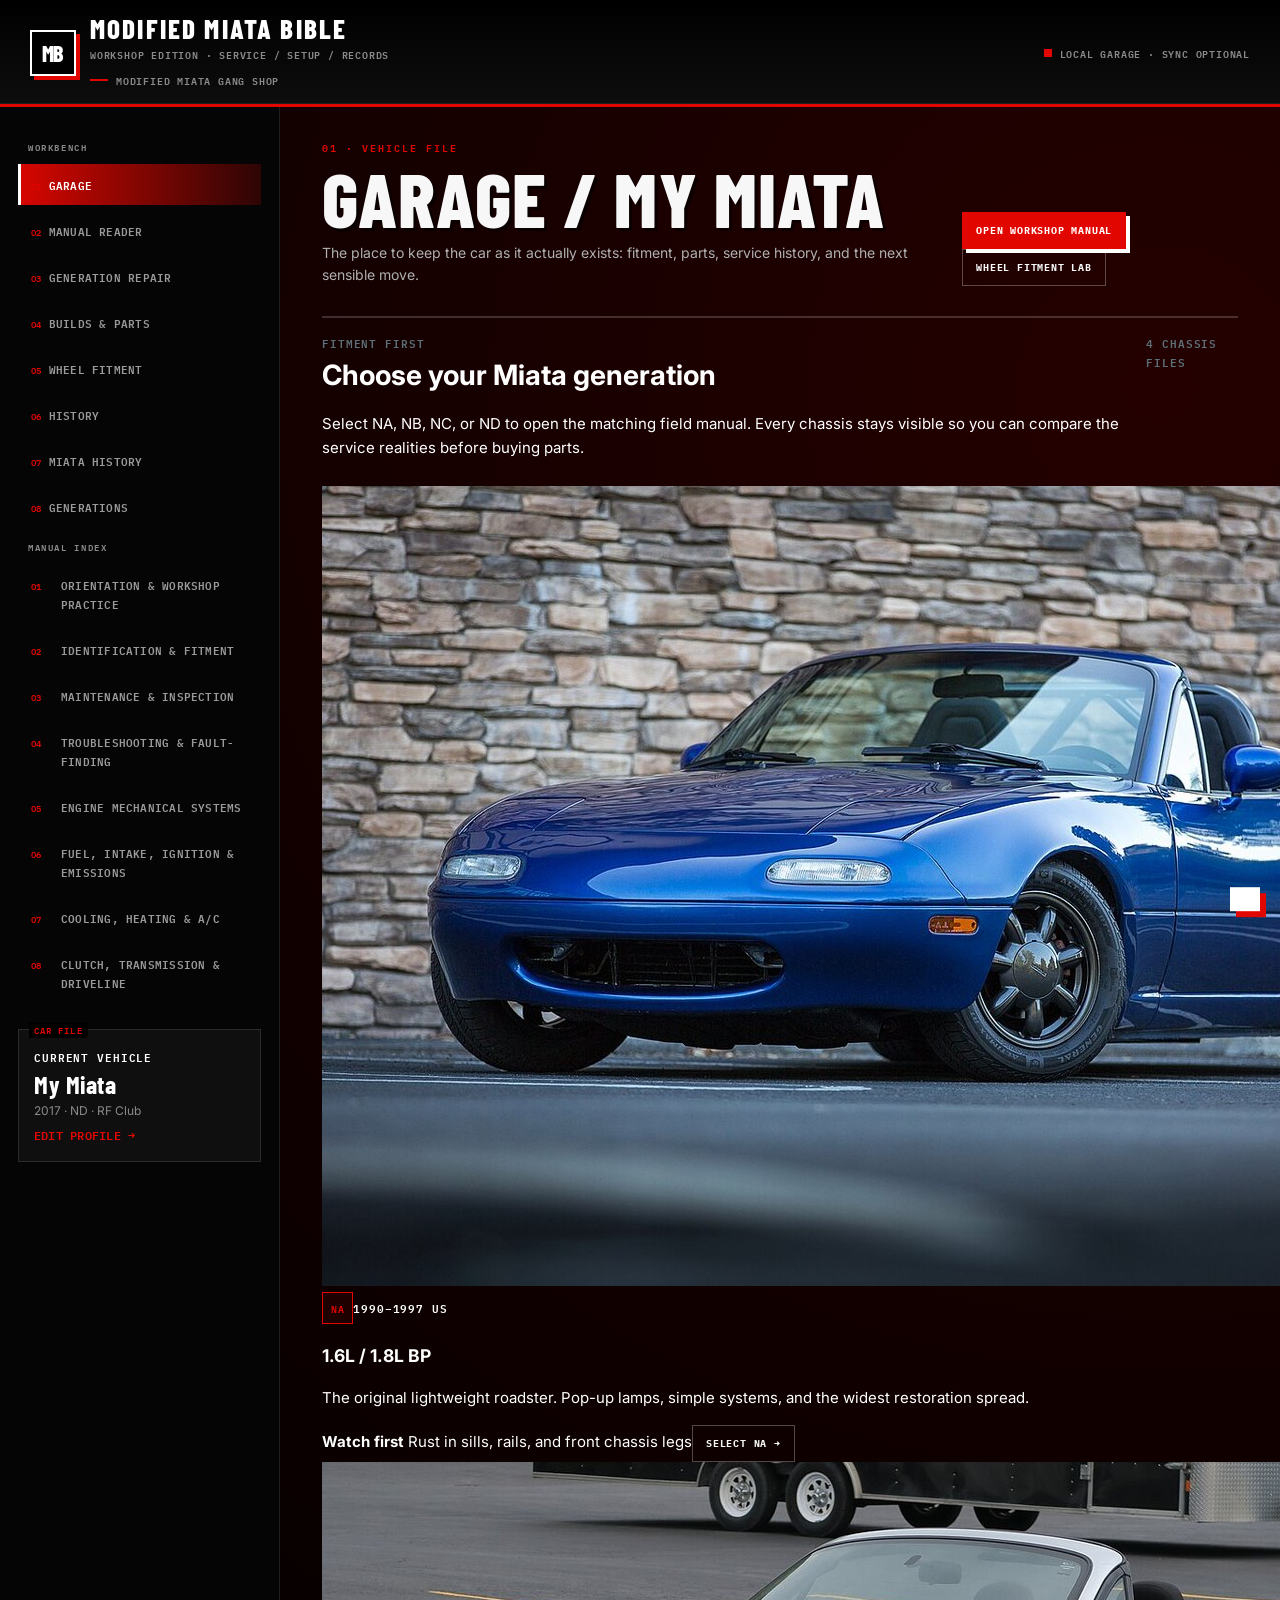
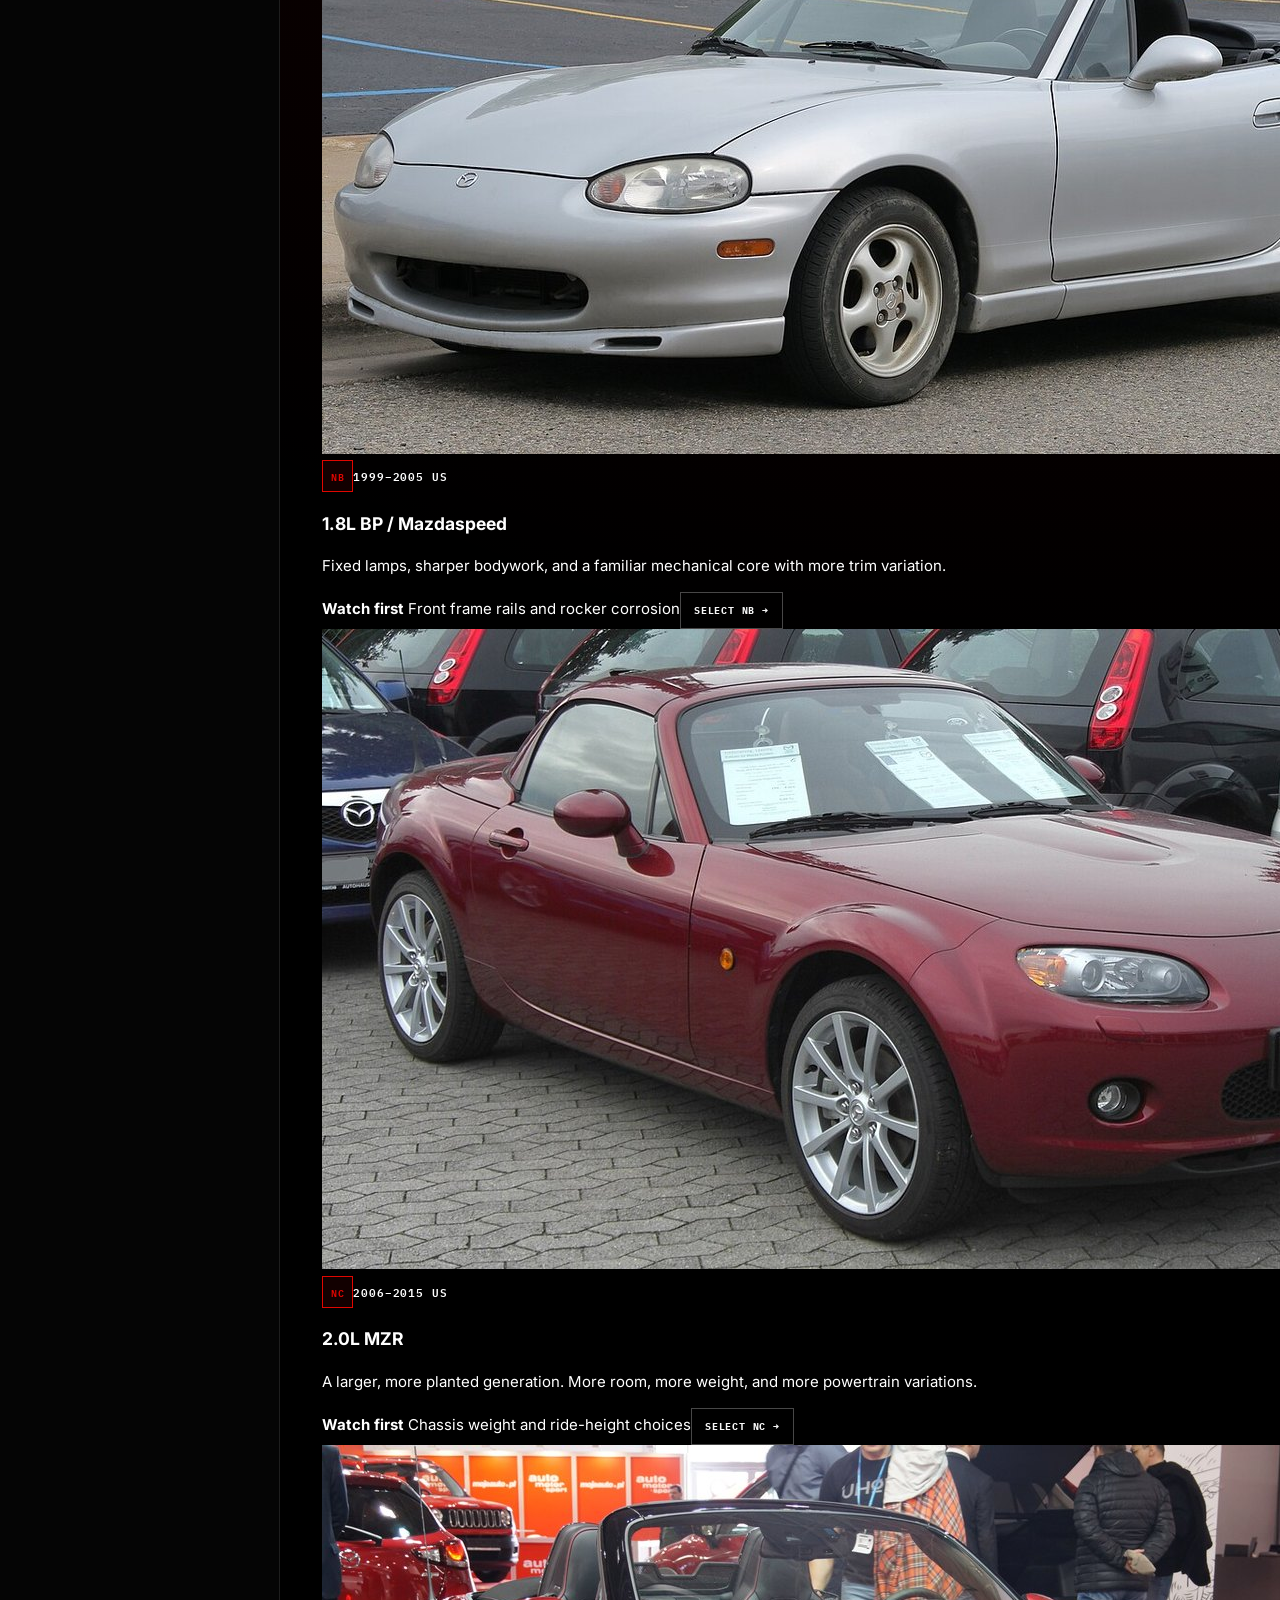
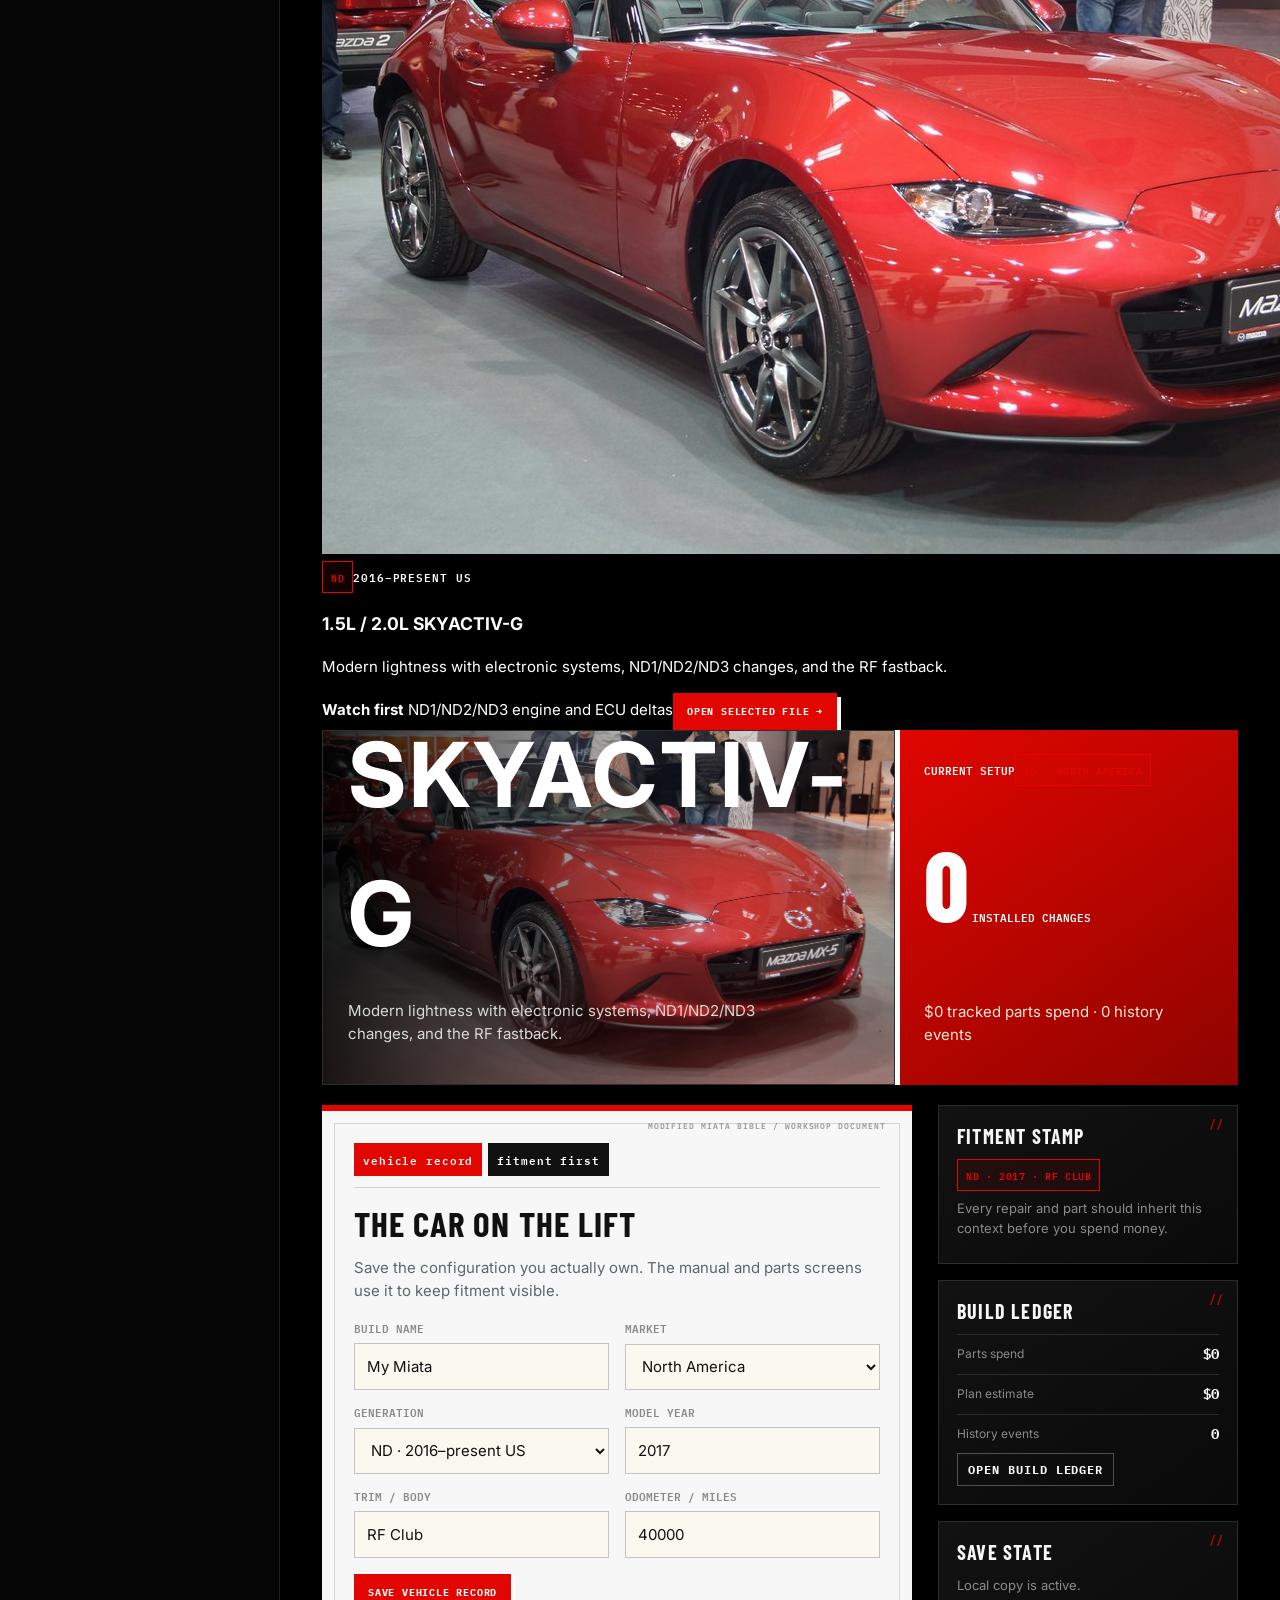
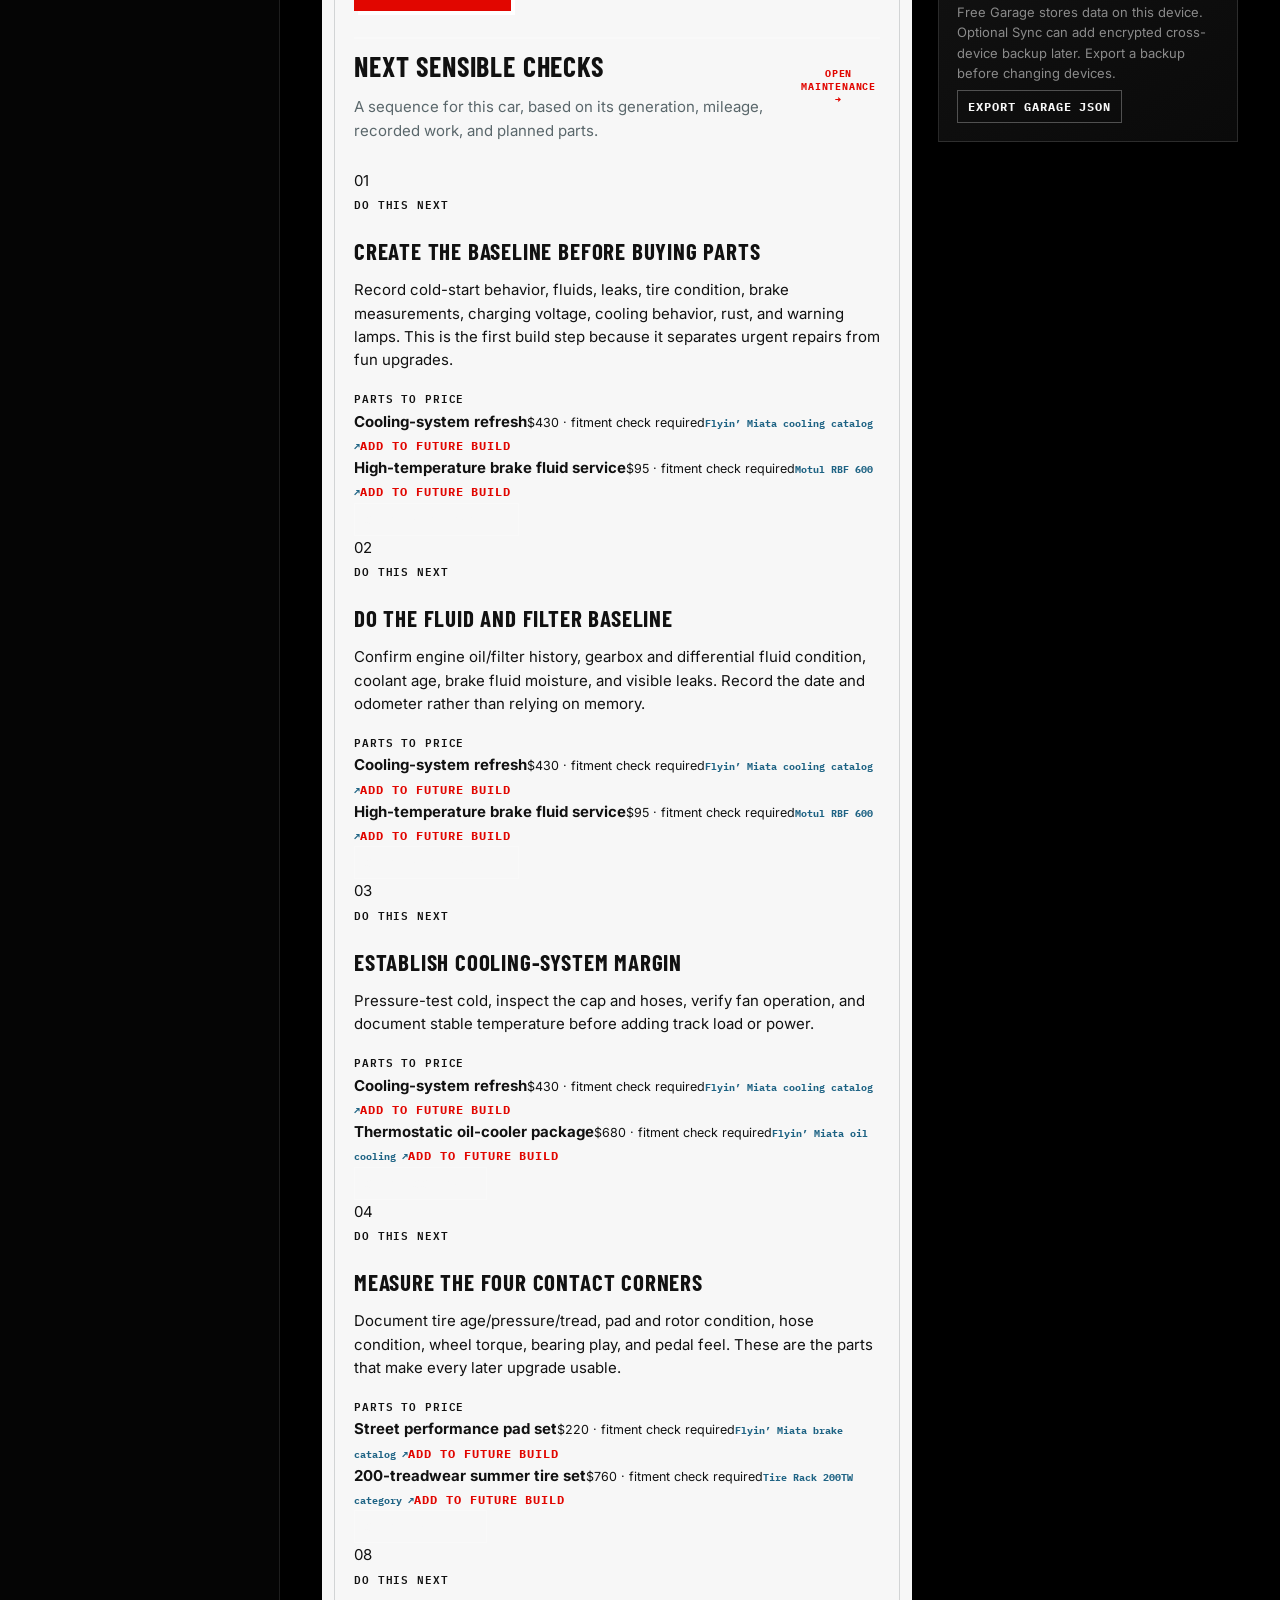
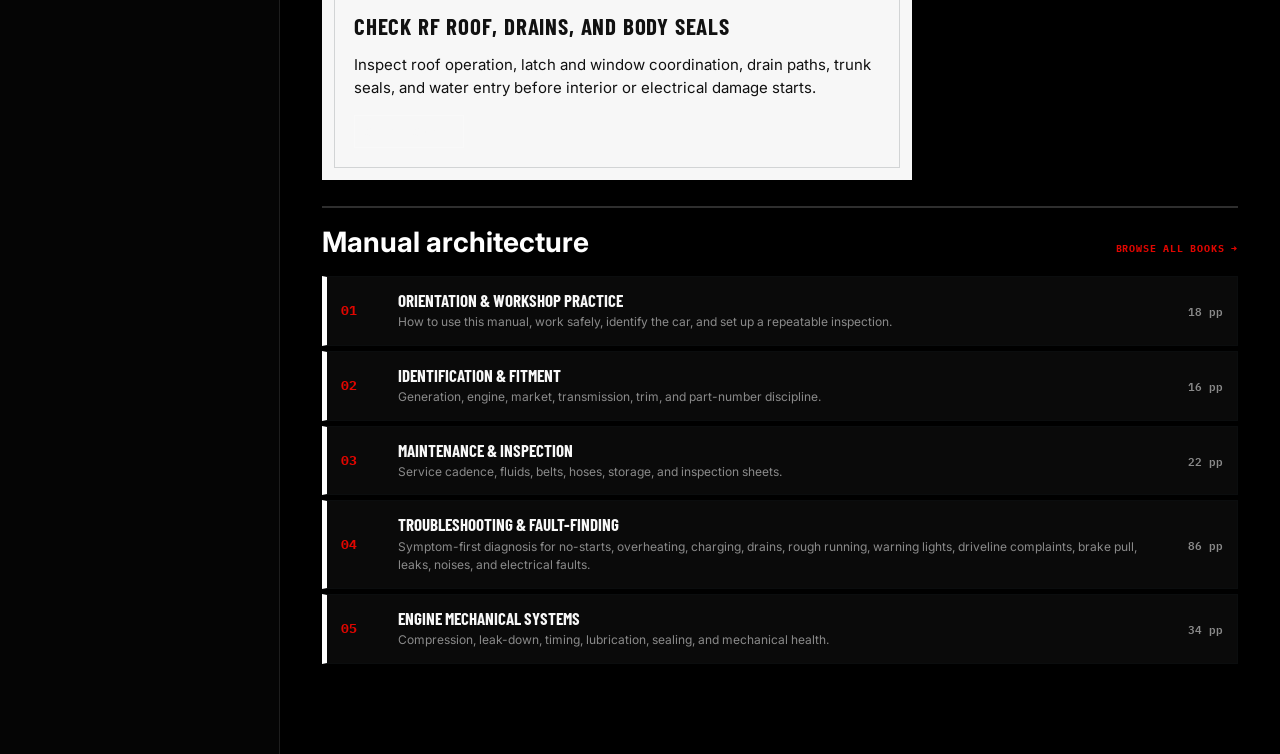
==== commit 8365bef4: "Align Bible app with Modified Miata Gang sibling brand Remap the workshop UI to the shop's black / w" ====
--- a/preview.html
+++ b/preview.html
@@ -3,14 +3,13 @@
 <head>
   <meta charset="utf-8">
   <meta name="viewport" content="width=device-width, initial-scale=1">
-  <meta name="theme-color" content="#101820">
+  <meta name="theme-color" content="#000000">
   <meta name="description" content="Modified Miata Bible — a source-aware workshop manual, garage, and build planner for NA, NB, NC, and ND Miatas.">
   <title>Modified Miata Bible — Workshop edition</title>
   <link rel="preconnect" href="https://fonts.googleapis.com">
   <link rel="preconnect" href="https://fonts.gstatic.com" crossorigin>
   <link href="https://fonts.googleapis.com/css2?family=Barlow+Condensed:wght@500;600;700;800&family=IBM+Plex+Mono:wght@500;600&family=Inter:wght@400;500;600;700&display=swap" rel="stylesheet">
   <style id="miata-bible-inline-styles">
-
 /* Mobile manual-reader containment: headings, prose, lists, links, and source blocks must stay inside the sheet. */
 @media (max-width: 760px){
   html,body,#app,.app-shell,.main,.view,.workbench,.sheet,.procedure-card,.procedure-body,.generation-copy{width:100%;max-width:100%;min-width:0;}
@@ -30,11 +29,32 @@
   .procedure-meta{max-width:100%;}
   .procedure-meta .meta-tag{overflow-wrap:anywhere;}
 }
-
 </style>
 </head>
 <body>
 <style id="miata-bible-body-styles">
+/* Mobile manual-reader containment: headings, prose, lists, links, and source blocks must stay inside the sheet. */
+@media (max-width: 760px){
+  html,body,#app,.app-shell,.main,.view,.workbench,.sheet,.procedure-card,.procedure-body,.generation-copy{width:100%;max-width:100%;min-width:0;}
+  .main,.view,.workbench,.sheet,.procedure-card,.procedure-body,.generation-copy{overflow-x:hidden;}
+  .sheet>*,.procedure-card>* ,.procedure-body>* ,.generation-copy>*{max-width:100%;min-width:0;}
+  .generation-copy h1,.generation-copy h2,.generation-copy h3,.generation-copy h4,
+  .procedure-title,.procedure-body p,.procedure-body li,.generation-copy p,
+  .generation-copy li,.generation-copy strong,.generation-copy a{overflow-wrap:anywhere;word-break:normal;}
+  .generation-copy h1{font-size:clamp(27px,8vw,35px);line-height:.98;}
+  .generation-copy h2{font-size:clamp(23px,7vw,29px);line-height:1.02;}
+  .generation-copy h3{font-size:clamp(19px,6vw,23px);line-height:1.05;}
+  .generation-copy p,.generation-copy li{font-size:15px;line-height:1.58;}
+  .generation-copy ul,.generation-copy ol{padding-left:22px;max-width:100%;}
+  .generation-copy pre,.diagram-source pre{white-space:pre-wrap;overflow-wrap:anywhere;word-break:break-word;max-width:100%;}
+  .procedure-title{font-size:clamp(19px,6vw,25px);line-height:1.02;}
+  .procedure-card summary{max-width:100%;}
+  .procedure-meta{max-width:100%;}
+  .procedure-meta .meta-tag{overflow-wrap:anywhere;}
+}
+
+
+
 :root{
   --ink:#101820;--ink-2:#18232d;--ink-3:#24323d;--paper:#f4f6f7;--paper-2:#e4e8eb;--steel:#aeb8bf;--line:rgba(228,232,235,.17);--vermilion:#a6192e;--vermilion-dark:#7d1021;--amber:#c6cbd0;--green:#75b798;--white:#ffffff;--muted:#aeb9c0;--blue:#3d7397;--mono:'IBM Plex Mono',monospace;--display:'Barlow Condensed',Impact,sans-serif;--body:Inter,system-ui,sans-serif;--radius:3px;--shadow:0 24px 60px rgba(0,0,0,.28)
 }
@@ -135,6 +155,207 @@
 .recommendation-panel{margin:18px 0 22px;padding:16px;background:linear-gradient(135deg,rgba(19,37,45,.96),rgba(15,25,31,.96));border:1px solid #486774;border-left:4px solid var(--pit-yellow)}.recommendation-panel .section-band{margin-top:0}.recommendation-list{display:grid;grid-template-columns:repeat(2,minmax(0,1fr));gap:9px}.recommendation-card{display:flex;justify-content:space-between;gap:14px;align-items:flex-end;padding:13px;background:#102029;border:1px solid #365562;min-height:148px}.recommendation-card h5{font:700 16px/1.05 var(--display);color:#fff;margin:5px 0}.recommendation-card p{font-size:11px;line-height:1.45;color:#b8c9cc;margin:8px 0 0;max-width:410px}.recommendation-price{color:#a9c1c5;font:9px var(--mono);text-transform:uppercase;letter-spacing:.08em}.recommendation-price strong{color:var(--pit-yellow);font-size:11px;margin-left:4px}.recommendation-card .button{flex:0 0 auto}.recommendation-disclosure{margin:14px 0 0;color:#9fb6bb;font-size:10px;line-height:1.45;border-top:1px solid #365562;padding-top:10px}@media(max-width:760px){.recommendation-list{grid-template-columns:1fr}.recommendation-card{align-items:flex-start;flex-direction:column}.recommendation-card .button{align-self:flex-start}}
 
 .repair-plate{margin:22px 0 26px;background:#101820;border:1px solid #3c5c66;box-shadow:0 8px 0 rgba(16,24,32,.09);overflow:hidden}.repair-plate img{display:block;width:100%;height:auto;max-height:410px;object-fit:cover;background:#101820}.repair-plate figcaption{display:grid;grid-template-columns:minmax(0,1fr) auto;gap:5px 18px;padding:13px 16px;color:#eef3f0}.repair-plate figcaption strong{font:700 13px var(--mono);text-transform:uppercase;letter-spacing:.06em;color:var(--pit-yellow)}.repair-plate figcaption span{font-size:13px;color:#d1dfe0}.repair-plate figcaption small{grid-column:1/-1;color:#91a8ad;font:10px/1.35 var(--mono);text-transform:uppercase;letter-spacing:.04em}.repair-plate + h4{margin-top:26px}@media(max-width:760px){.repair-plate figcaption{grid-template-columns:1fr}.repair-plate figcaption span{font-size:12px}.repair-plate img{max-height:none}}@media print{.repair-plate{break-inside:avoid;border:1px solid #777;box-shadow:none}.repair-plate figcaption{color:#111;background:#eee}.repair-plate figcaption strong,.repair-plate figcaption span,.repair-plate figcaption small{color:#111}}
+
+
+/* =============================================================
+   MMG sibling brand theme
+   Shared with Modified Miata Gang shop: black / white / red,
+   condensed display type, hard corners, thin accent rules.
+   App-distinct: dark workshop shell + paper reading sheets
+   (shop stays white commerce canvas).
+   ============================================================= */
+:root{
+  --mmg-black:#000000;
+  --mmg-white:#ffffff;
+  --mmg-red:#e10600;
+  --mmg-red-dark:#b10500;
+  --mmg-gray:#8a8a8a;
+  --mmg-gray-2:#5c5c5c;
+  --mmg-smoke:#111111;
+  --mmg-ash:#1a1a1a;
+  --mmg-paper:#f7f7f7;
+  --mmg-paper-ink:#111111;
+
+  /* Remap legacy tokens onto the MMG family */
+  --ink:var(--mmg-smoke);
+  --ink-2:var(--mmg-ash);
+  --ink-3:#242424;
+  --paper:var(--mmg-paper);
+  --paper-2:#e8e8e8;
+  --steel:#9a9a9a;
+  --line:rgba(255,255,255,.14);
+  --vermilion:var(--mmg-red);
+  --vermilion-dark:var(--mmg-red-dark);
+  --amber:var(--mmg-gray);
+  --green:#6fbf8a;
+  --white:var(--mmg-white);
+  --muted:var(--mmg-gray);
+  --blue:var(--mmg-gray-2);
+  --radius:0;
+  --shadow:0 24px 60px rgba(0,0,0,.45);
+
+  --factory-paper:var(--mmg-paper);
+  --factory-paper-deep:#e0e0e0;
+  --pit-blue:var(--mmg-gray-2);
+  --pit-blue-bright:var(--mmg-gray);
+  --pit-red:var(--mmg-red);
+  --pit-yellow:var(--mmg-white);
+  --graphite:var(--mmg-black);
+  --graphite-2:var(--mmg-smoke);
+  --graphite-3:var(--mmg-ash);
+  --rule-blue:rgba(255,255,255,.12);
+  --paper-ink:var(--mmg-paper-ink);
+}
+
+body{
+  background-color:var(--mmg-black);
+  background-image:
+    linear-gradient(rgba(255,255,255,.035) 1px,transparent 1px),
+    linear-gradient(90deg,rgba(255,255,255,.035) 1px,transparent 1px);
+  background-size:28px 28px;
+  color:var(--mmg-white);
+}
+
+.topbar{
+  background:linear-gradient(180deg,#000,#0d0d0d);
+  border-bottom:1px solid rgba(255,255,255,.12);
+  box-shadow:none;
+}
+.topbar:after{
+  height:3px;
+  background:var(--mmg-red);
+  opacity:1;
+}
+.brand-mark{
+  background:var(--mmg-black);
+  color:var(--mmg-white);
+  border:2px solid var(--mmg-white);
+  box-shadow:4px 4px 0 var(--mmg-red);
+}
+.brand-name{letter-spacing:.08em}
+.brand-sub{color:var(--mmg-gray);font:600 10px var(--mono);letter-spacing:.08em;text-transform:uppercase}
+.sync-dot{border-radius:0;transform:none;background:var(--mmg-red);box-shadow:none}
+.sync-dot.saved{background:var(--green)}
+.sync-dot.offline{background:var(--mmg-red)}
+
+.rail{background:#050505;border-right:1px solid rgba(255,255,255,.1)}
+.rail-label{color:var(--mmg-gray);letter-spacing:.18em}
+.rail button,.top-nav button{
+  border-left:3px solid transparent;
+  color:#9a9a9a;
+  font:600 11px var(--mono);
+  text-transform:uppercase;
+}
+.rail button:hover,.rail button.active,.top-nav button:hover,.top-nav button.active{
+  background:linear-gradient(90deg,rgba(225,6,0,.95),rgba(225,6,0,.18));
+  color:#fff;
+  border-left-color:var(--mmg-white);
+}
+.rail button.active{box-shadow:none}
+.chapter-number{color:var(--mmg-red)}
+.rail-vehicle{background:rgba(255,255,255,.04);border-color:rgba(255,255,255,.12)}
+.rail-vehicle:before{background:var(--mmg-black);color:var(--mmg-red)}
+
+.main{
+  background:
+    radial-gradient(circle at 88% 4%,rgba(225,6,0,.16),transparent 28%),
+    var(--mmg-black);
+}
+.view-kicker{color:var(--mmg-red);letter-spacing:.2em}
+.view-title{text-shadow:3px 3px 0 rgba(0,0,0,.55)}
+.view-deck{color:#b0b0b0}
+
+.button{
+  border-radius:0;
+  text-transform:uppercase;
+  font:700 10px var(--mono);
+  letter-spacing:.08em;
+  border-color:rgba(255,255,255,.28);
+}
+.button.primary{
+  background:var(--mmg-red);
+  border-color:var(--mmg-red);
+  color:var(--mmg-white);
+  box-shadow:4px 4px 0 var(--mmg-white);
+}
+.button.primary:hover{background:var(--mmg-red-dark);border-color:var(--mmg-red-dark)}
+.button:hover{border-color:var(--mmg-white);color:var(--mmg-white)}
+.button.text{color:var(--mmg-red)}
+
+.sheet{
+  background:var(--mmg-paper);
+  color:var(--mmg-paper-ink);
+  border-radius:0;
+  border-top:6px solid var(--mmg-red);
+  box-shadow:14px 14px 0 rgba(0,0,0,.35);
+}
+.sheet:after{
+  content:'MODIFIED MIATA BIBLE / WORKSHOP DOCUMENT';
+  color:rgba(0,0,0,.38);
+}
+.index-tab{background:#111;color:#fff;border-radius:0}
+.index-tab.active{background:var(--mmg-red)}
+
+.context-card{
+  background:linear-gradient(145deg,#121212,#0a0a0a);
+  border-color:rgba(255,255,255,.12);
+  box-shadow:5px 5px 0 rgba(0,0,0,.35);
+}
+.context-card:before{color:var(--mmg-red)}
+.fitment-stamp{
+  border-color:var(--mmg-red);
+  color:var(--mmg-red);
+  background:rgba(225,6,0,.08);
+}
+
+.hero-grid{box-shadow:10px 10px 0 rgba(0,0,0,.35)}
+.hero-photo{border:1px solid rgba(255,255,255,.14);background:#0a0a0a}
+.hero-photo:after{
+  background:linear-gradient(90deg,rgba(0,0,0,.86),rgba(0,0,0,.05) 75%),
+              linear-gradient(0deg,rgba(225,6,0,.22),transparent 42%);
+}
+.hero-stat{
+  border-left:5px solid var(--mmg-white);
+  background:linear-gradient(145deg,var(--mmg-red),#8f0400);
+}
+.hero-copy .eyebrow,.section-band a,.generation-card a{color:var(--mmg-red)}
+.section-band{border-top:2px solid rgba(255,255,255,.18)}
+
+.quick-card,.build-card,.generation-card,.street-option-card,.performance-card,.top-rec-card{
+  background:linear-gradient(145deg,#161616,#0c0c0c);
+  border-color:rgba(255,255,255,.12);
+  border-top-color:var(--mmg-red);
+}
+.chapter-row{border-left-color:var(--mmg-white);background:rgba(255,255,255,.04)}
+.chapter-row:hover{border-left-color:var(--mmg-red);background:rgba(225,6,0,.1)}
+.chapter-row .num{color:var(--mmg-red)}
+
+.procedure-card{border-left-color:#222;background:rgba(255,255,255,.55)}
+.procedure-card[open]{border-left-color:var(--mmg-red)}
+.procedure-card summary:after{color:var(--mmg-red)}
+
+.top-recommendations,.diagnostic-finder,.other-upgrade-panel,.recommendation-panel{
+  background:linear-gradient(135deg,#efefef,#fafafa);
+  border-top:5px solid var(--mmg-red);
+  box-shadow:7px 7px 0 rgba(0,0,0,.2);
+}
+.performance-toolbar{
+  background:linear-gradient(90deg,var(--mmg-red),#8f0400);
+  box-shadow:6px 6px 0 rgba(255,255,255,.18);
+}
+.performance-toolbar .eyebrow,.price-range,.top-rec-cost strong,.dyno-readout .eyebrow,.dyno-readout strong{color:var(--mmg-white)}
+.dyno-readout strong{color:var(--mmg-red)}
+.dyno-estimator{border-color:#333;border-top-color:var(--mmg-red);background:#090909}
+.toast{background:var(--mmg-white);color:var(--mmg-black);box-shadow:6px 6px 0 var(--mmg-red)}
+
+.mmg-family-link{
+  display:inline-flex;align-items:center;gap:8px;
+  margin-top:8px;color:var(--mmg-gray);
+  font:600 10px var(--mono);letter-spacing:.08em;text-transform:uppercase;
+  text-decoration:none;
+}
+.mmg-family-link:hover{color:var(--mmg-white)}
+.mmg-family-link span{display:inline-block;width:18px;height:2px;background:var(--mmg-red)}
 
 </style>
   <a class="skip-link" href="#main">Skip to content</a>
@@ -738,8 +959,7 @@
   </div>`;
   bind();
 }
-function renderTopbar(){return `<header class="topbar"><div class="brand-lockup"><div class="brand-mark" aria-hidden="true">MM</div><div><div class="brand-name">Modified Miata Bible</div><div class="brand-sub">Factory pit wall edition · service / setup / records</div></div></div><div class="sync-pill"><span class="sync-dot offline"></span> local garage · sync optional</div></header>`}
-function renderRail(){return `<aside class="rail" aria-label="Primary navigation"><div class="rail-label">Workbench</div><nav>${navButton('garage','Garage','01')}${navButton('manual','Manual reader','02')}${navButton('genmanual','Generation repair','03')}${navButton('builds','Builds & parts','04')}${navButton('history','History','05')}${navButton('miata-history','Miata history','06')}${navButton('facts','Generations','07')}</nav><div class="rail-label">Manual index</div><nav>${books.slice(0,8).map(b=>`<button class="chapter-link" data-action="open-book" data-book="${b.id}"><span class="chapter-number">${b.number}</span><span>${esc(b.title)}</span></button>`).join('')}</nav><div class="rail-vehicle"><span class="eyebrow">Current vehicle</span><strong>${esc(state.profile.buildName)}</strong><p>${esc(state.profile.year)} · ${esc(genKey())} · ${esc(state.profile.trim)}</p><button class="button text small" data-action="edit-vehicle">Edit profile →</button></div></aside>`}
+function renderTopbar(){return `<header class="topbar"><div class="brand-lockup"><div class="brand-mark" aria-hidden="true">MB</div><div><div class="brand-name">Modified Miata Bible</div><div class="brand-sub">Workshop edition · service / setup / records</div><a class="mmg-family-link" href="https://modified-miata-gang-shop.fourthwall.com" target="_blank" rel="noopener noreferrer"><span aria-hidden="true"></span>Modified Miata Gang shop</a></div></div><div class="sync-pill"><span class="sync-dot offline"></span> local garage · sync optional</div></header>`}
 function renderRail(){return `<aside class="rail" aria-label="Primary navigation"><div class="rail-label">Workbench</div><nav>${navButton('garage','Garage','01')}${navButton('manual','Manual reader','02')}${navButton('genmanual','Generation repair','03')}${navButton('builds','Builds & parts','04')}${navButton('fitment','Wheel fitment','05')}${navButton('history','History','06')}${navButton('miata-history','Miata history','07')}${navButton('facts','Generations','08')}</nav><div class="rail-label">Manual index</div><nav>${books.slice(0,8).map(b=>`<button class="chapter-link" data-action="open-book" data-book="${b.id}"><span class="chapter-number">${b.number}</span><span>${esc(b.title)}</span></button>`).join('')}</nav><div class="rail-vehicle"><span class="eyebrow">Current vehicle</span><strong>${esc(state.profile.buildName)}</strong><p>${esc(state.profile.year)} · ${esc(genKey())} · ${esc(state.profile.trim)}</p><button class="button text small" data-action="edit-vehicle">Edit profile →</button></div></aside>`}
 function navButton(id,label,number){return `<button class="${state.view===id?'active':''}" data-action="view" data-view="${id}"><span class="chapter-number">${number}</span> ${label}</button>`}
 function renderView(){
